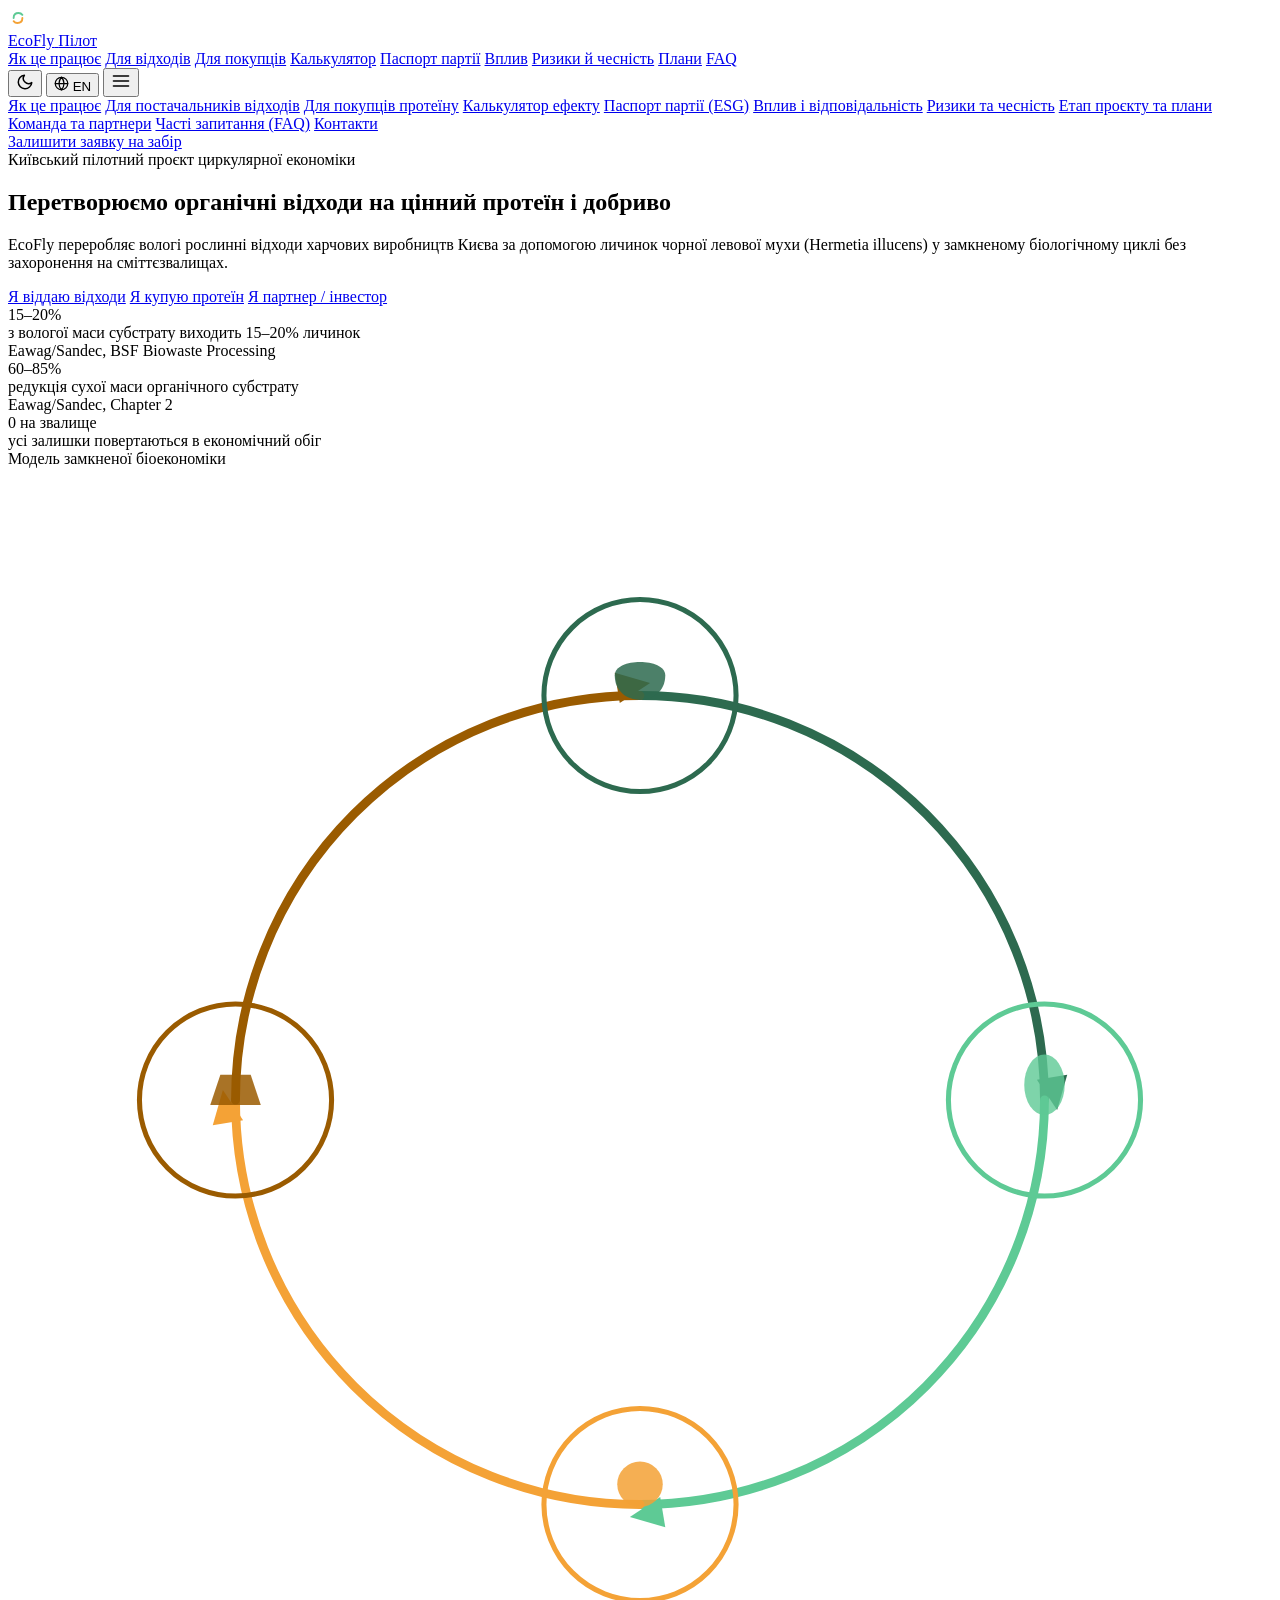
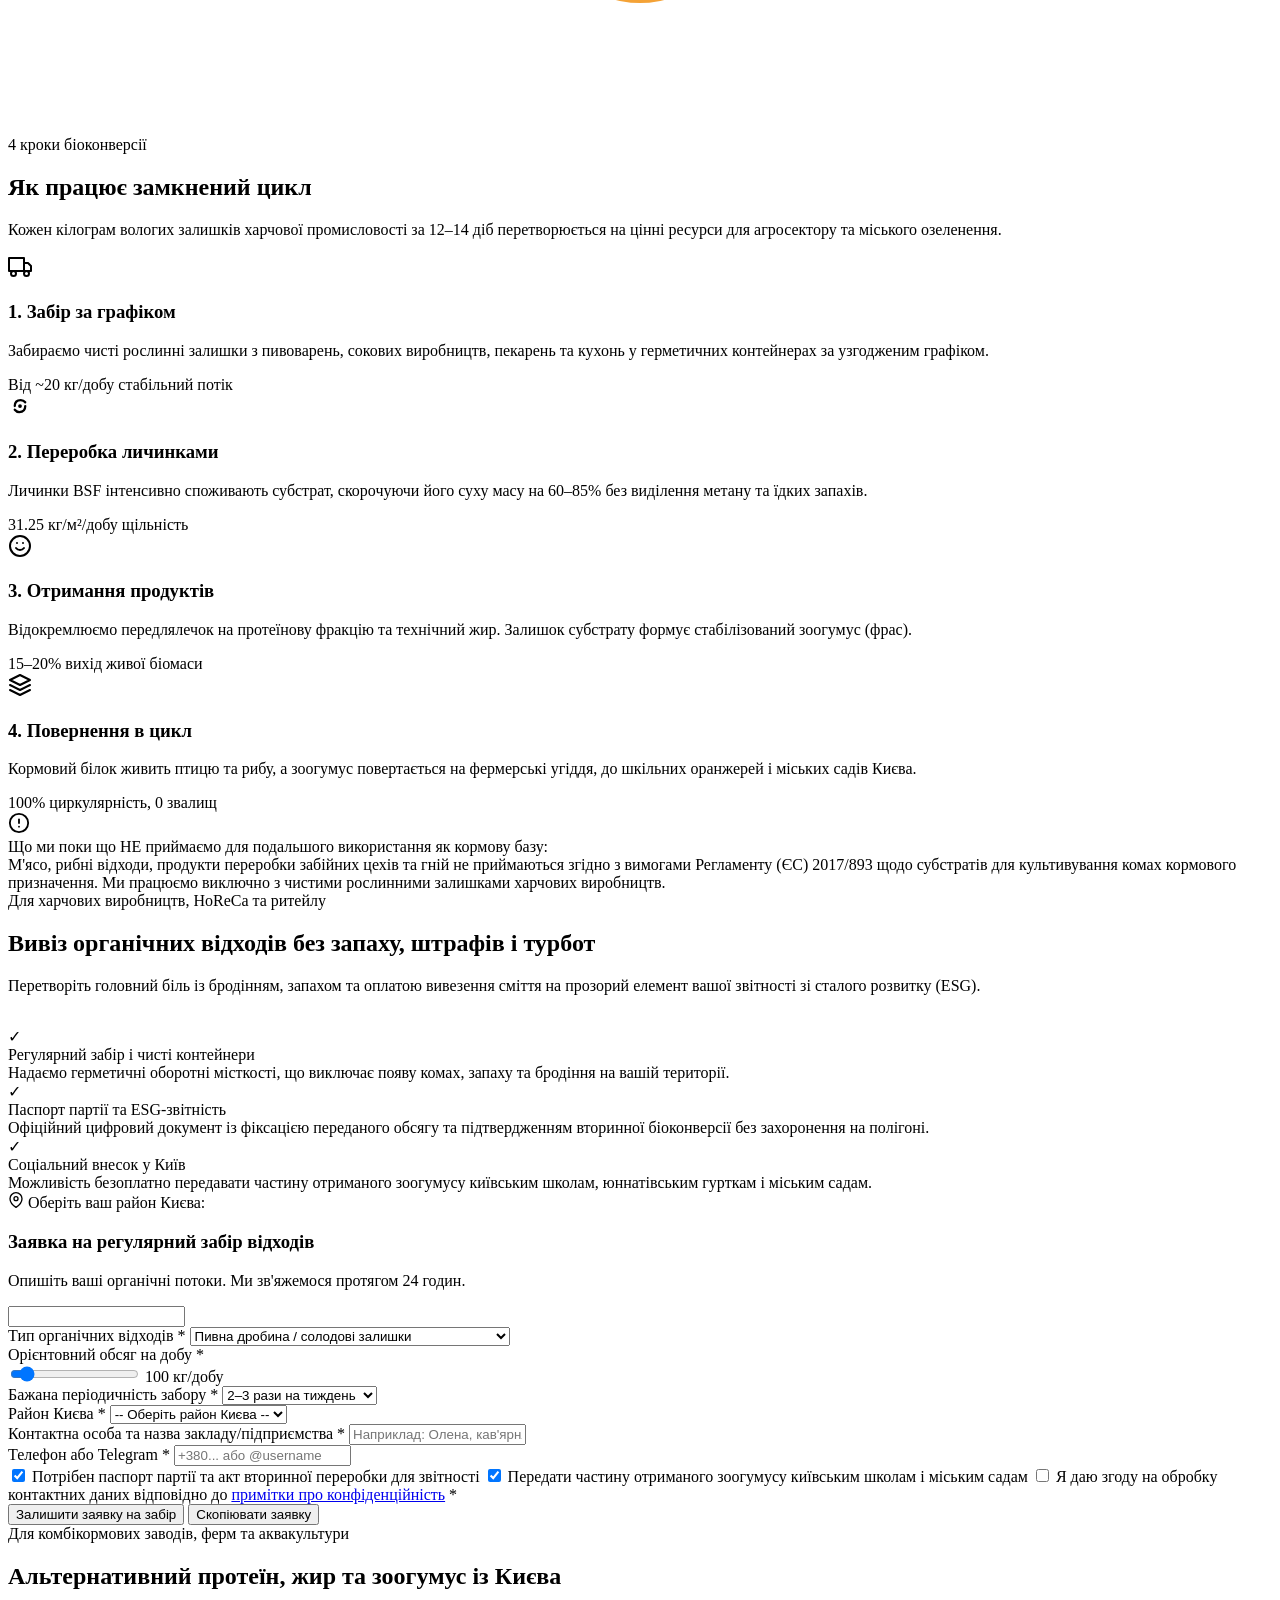
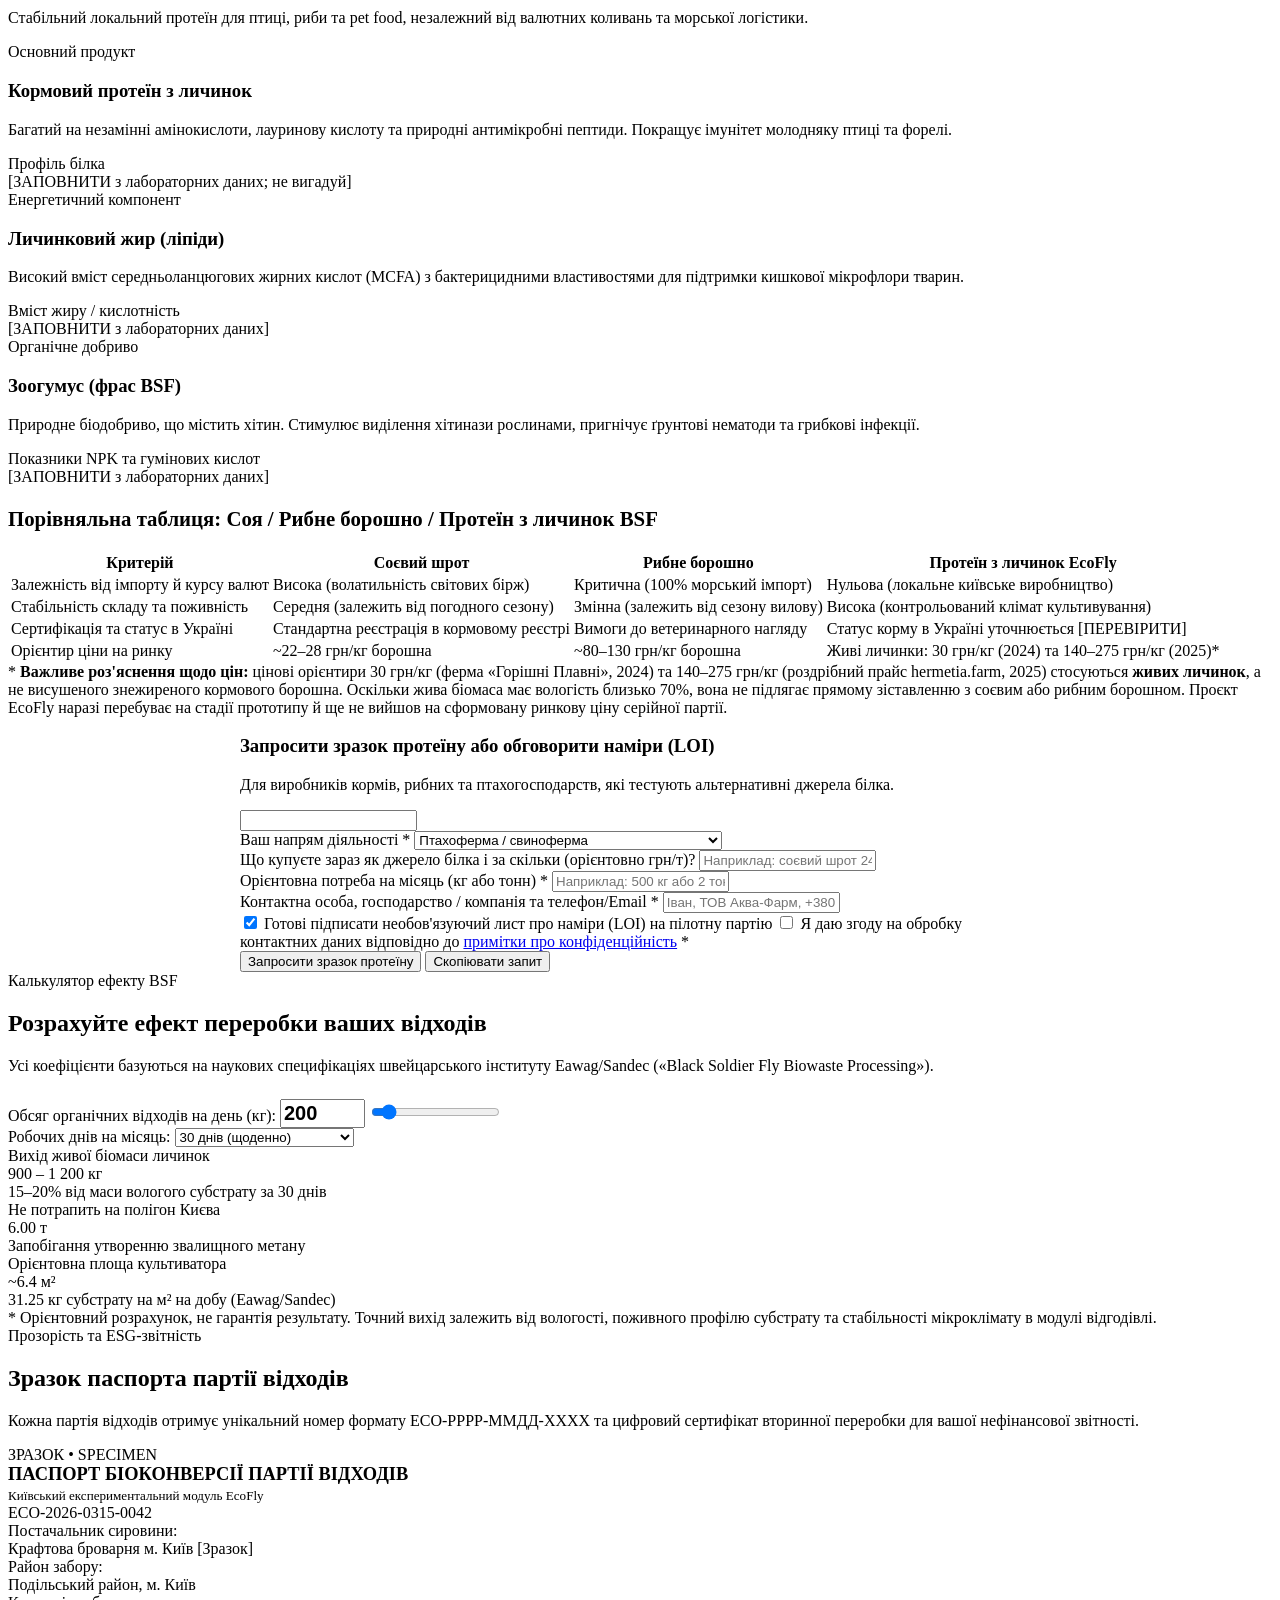
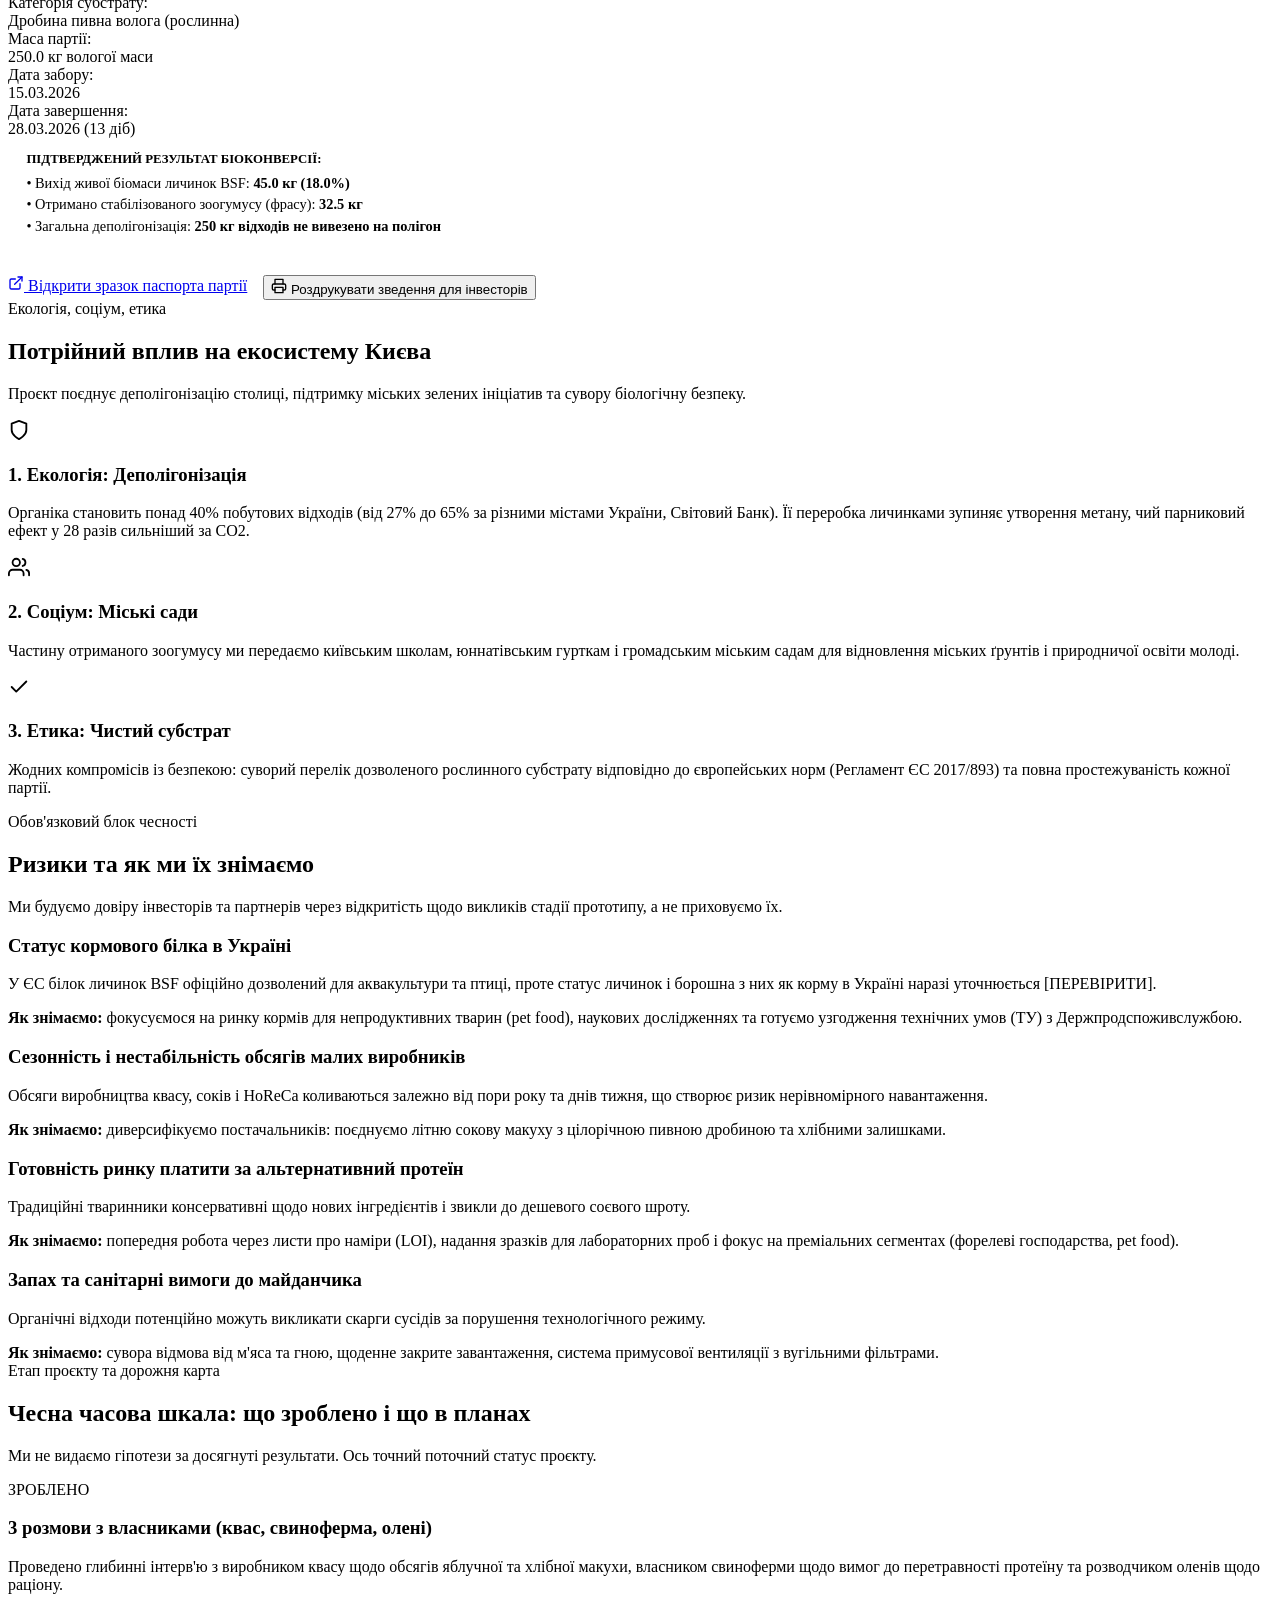
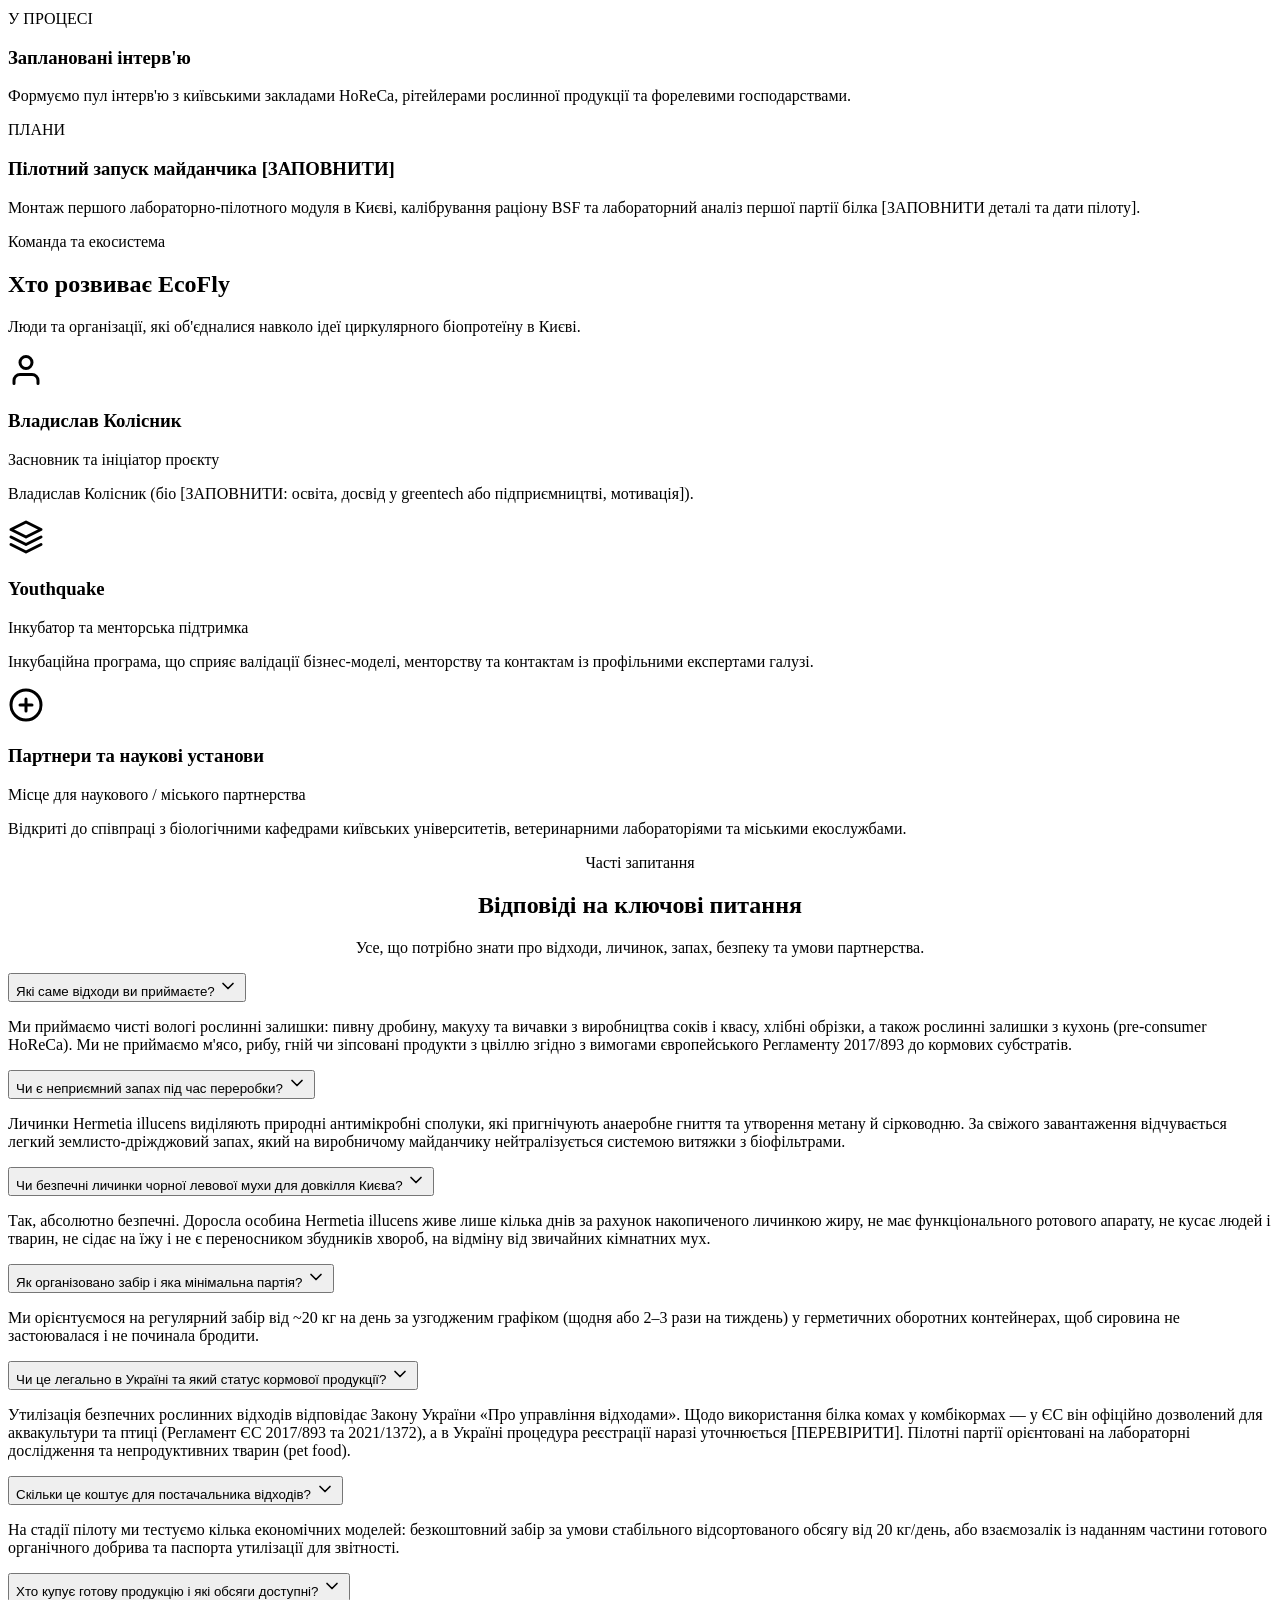
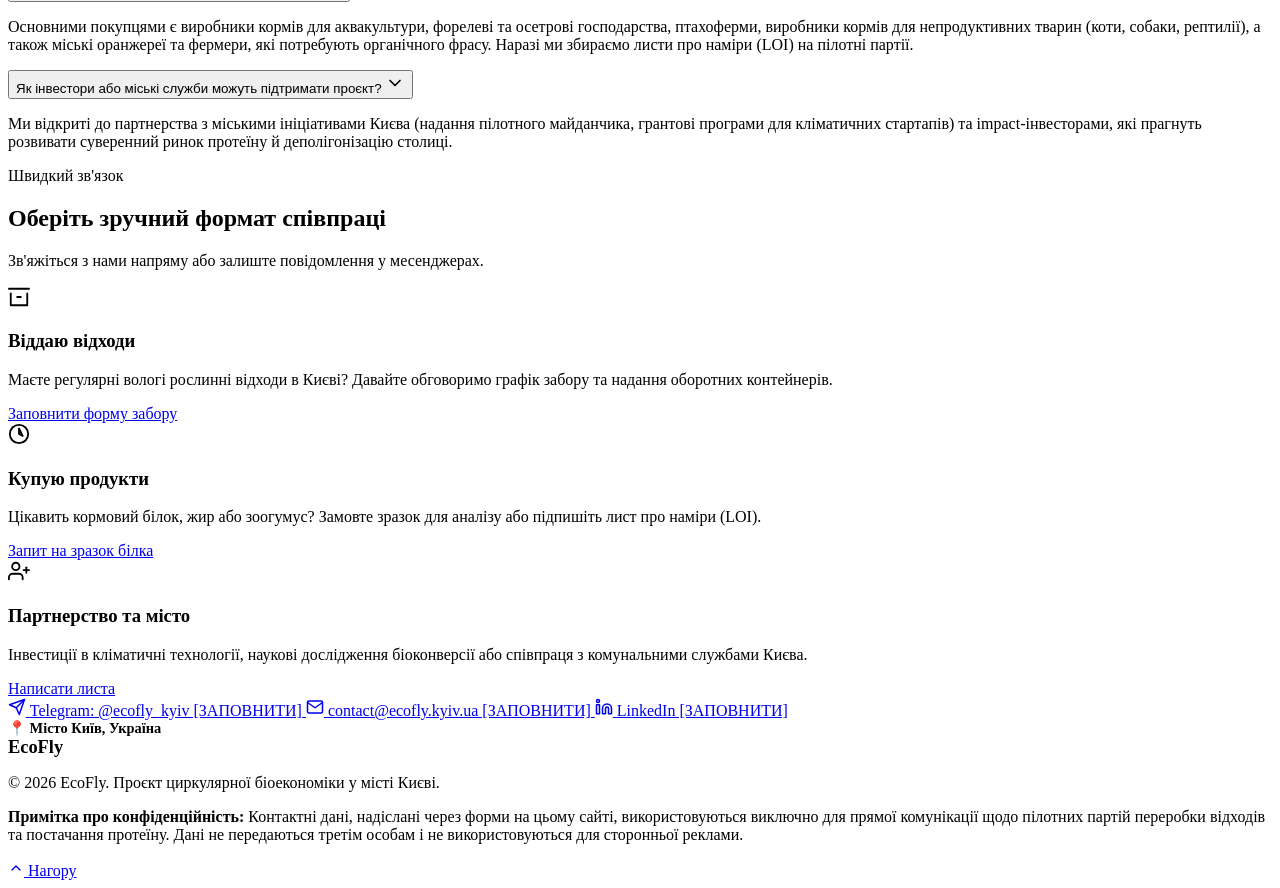
==== index.html @ 7ef710af "Add files via upload" ====
<!DOCTYPE html>
<html lang="uk">
<head>
  <meta charset="UTF-8">
  <meta name="viewport" content="width=device-width, initial-scale=1.0">
  
  <!-- Primary Meta Tags -->
  <title>EcoFly — Циркулярна біоекономіка у Києві | Переробка органічних відходів за допомогою BSF</title>
  <meta name="title" content="EcoFly — Циркулярна біоекономіка у Києві | Переробка органічних відходів за допомогою BSF">
  <meta name="description" content="EcoFly переробляє вологі рослинні відходи харчових виробництв Києва за допомогою личинок чорної левової мухи (Hermetia illucens) у кормовий протеїн, жир і зоогумус. Замкнений біологічний цикл.">
  <meta name="keywords" content="EcoFly, BSF, Hermetia illucens, чорна левова муха, кормовий протеїн, зоогумус, фрас, утилізація відходів Київ, циркулярна економіка, ESG звітність">
  <meta name="author" content="EcoFly Team & Vladyslav Kolisnyk">
  <meta name="robots" content="index, follow">
  <link rel="canonical" href="https://ecofly.kyiv.ua/">

  <!-- Open Graph / Facebook -->
  <meta property="og:type" content="website">
  <meta property="og:url" content="https://ecofly.kyiv.ua/">
  <meta property="og:title" content="EcoFly — Перетворюємо органічні відходи на протеїн і зоогумус">
  <meta property="og:description" content="Київський пілотний проєкт циркулярної біоекономіки: з вологої маси рослинних відходів отримуємо 15–20% личинок BSF та натуральне добриво без захоронення на сміттєзвалищах.">
  <meta property="og:image" content="assets/og-image.png">
  <meta property="og:image:width" content="1200">
  <meta property="og:image:height" content="630">
  <meta property="og:locale" content="uk_UA">
  <meta property="og:locale:alternate" content="en_US">

  <!-- Twitter Card -->
  <meta name="twitter:card" content="summary_large_image">
  <meta name="twitter:url" content="https://ecofly.kyiv.ua/">
  <meta name="twitter:title" content="EcoFly — Циркулярна біоекономіка у Києві">
  <meta name="twitter:description" content="Переробка органічних відходів за допомогою личинок чорної левової мухи у кормовий білок і зоогумус.">
  <meta name="twitter:image" content="assets/og-image.png">

  <!-- Favicon -->
  <link rel="icon" type="image/svg+xml" href="assets/favicon.svg">

  <!-- Google Fonts: Manrope (Headings), Golos Text (Body/UI), JetBrains Mono (Numbers/Code) -->
  <link rel="preconnect" href="https://fonts.googleapis.com">
  <link rel="preconnect" href="https://fonts.gstatic.com" crossorigin>
  <link href="https://fonts.googleapis.com/css2?family=Golos+Text:wght@400;500;600;700&family=JetBrains+Mono:wght@400;600;700&family=Manrope:wght@600;700;800&display=swap" rel="stylesheet">

  <!-- Main Stylesheet -->
  <link rel="stylesheet" href="css/style.css">

  <!-- Structured Data: JSON-LD Organization & Project -->
  <script type="application/ld+json">
  {
    "@context": "https://schema.org",
    "@type": "Organization",
    "name": "EcoFly",
    "url": "https://ecofly.kyiv.ua/",
    "logo": "https://ecofly.kyiv.ua/assets/favicon.svg",
    "description": "Київський проєкт циркулярної біоекономіки з переробки рослинних відходів за допомогою личинок чорної левової мухи (Hermetia illucens).",
    "address": {
      "@type": "PostalAddress",
      "addressLocality": "Київ",
      "addressCountry": "UA"
    },
    "founder": {
      "@type": "Person",
      "name": "Владислав Колісник"
    },
    "knowsAbout": [
      "Black Soldier Fly Bioconversion",
      "Hermetia illucens",
      "Circular Bioeconomy",
      "Insect Protein",
      "Organic Waste Management"
    ]
  }
  </script>
</head>
<body>

  <!-- NoScript Announcement for accessibility & no-JS environments -->
  <noscript>
    <div style="background-color: #FEF7ED; color: #9A5B00; padding: 0.75rem 1rem; text-align: center; font-size: 0.9rem; border-bottom: 1px solid #DCE5DE; font-family: sans-serif;">
      <strong>Увага:</strong> У вашому браузері вимкнено JavaScript. Основний зміст та контакти доступні в повному обсязі, проте інтерактивний калькулятор та перемикач тем потребують увімкненого JavaScript.
    </div>
  </noscript>

  <!-- ========================================================================
       1. STICKY HEADER
       ======================================================================== -->
  <header class="site-header" id="site-header">
    <div class="container header-inner">
      <!-- Logo -->
      <a href="#hero" class="logo" aria-label="EcoFly — Головна сторінка">
        <div class="logo-icon" aria-hidden="true">
          <svg width="20" height="20" viewBox="0 0 64 64" fill="none">
            <path d="M18 32 C18 22 24 16 34 16 C39 16 43 18 46 22" stroke="#5ECA95" stroke-width="6" stroke-linecap="round"/>
            <path d="M46 32 C46 42 40 48 30 48 C25 48 21 46 18 42" stroke="#F4A236" stroke-width="6" stroke-linecap="round"/>
            <circle cx="32" cy="32" r="5" fill="#FFFFFF"/>
          </svg>
        </div>
        <span>EcoFly</span>
        <span class="logo-sub">Пілот</span>
      </a>

      <!-- Desktop Navigation -->
      <nav class="main-nav" aria-label="Основна навігація">
        <a href="#how-it-works" class="nav-link" data-i18n="nav.how_it_works">Як це працює</a>
        <a href="#for-waste" class="nav-link" data-i18n="nav.for_waste">Для відходів</a>
        <a href="#for-buyers" class="nav-link" data-i18n="nav.for_buyers">Для покупців</a>
        <a href="#calculator" class="nav-link" data-i18n="nav.calculator">Калькулятор</a>
        <a href="#passport" class="nav-link" data-i18n="nav.passport">Паспорт партії</a>
        <a href="#impact" class="nav-link" data-i18n="nav.impact">Вплив</a>
        <a href="#risks" class="nav-link" data-i18n="nav.risks">Ризики й чесність</a>
        <a href="#timeline" class="nav-link" data-i18n="nav.timeline">Плани</a>
        <a href="#faq" class="nav-link" data-i18n="nav.faq">FAQ</a>
      </nav>

      <!-- Header Controls: Theme, Language, CTA & Mobile Burger -->
      <div class="header-actions">
        <!-- Theme Toggle (Only Inline SVG, No Emoji) -->
        <button type="button" class="icon-btn" id="theme-toggle-btn" aria-label="Перемкнути тему оформлення (світла / темна)" data-i18n-aria="nav.theme_toggle_aria">
          <!-- Sun SVG (visible in dark mode) -->
          <svg id="theme-icon-sun" width="18" height="18" viewBox="0 0 24 24" fill="none" stroke="currentColor" stroke-width="2" stroke-linecap="round" stroke-linejoin="round" style="display: none;">
            <circle cx="12" cy="12" r="5"></circle>
            <line x1="12" y1="1" x2="12" y2="3"></line>
            <line x1="12" y1="21" x2="12" y2="23"></line>
            <line x1="4.22" y1="4.22" x2="5.64" y2="5.64"></line>
            <line x1="18.36" y1="18.36" x2="19.78" y2="19.78"></line>
            <line x1="1" y1="12" x2="3" y2="12"></line>
            <line x1="21" y1="12" x2="23" y2="12"></line>
            <line x1="4.22" y1="19.78" x2="5.64" y2="18.36"></line>
            <line x1="18.36" y1="5.64" x2="19.78" y2="4.22"></line>
          </svg>
          <!-- Moon SVG (visible in light mode) -->
          <svg id="theme-icon-moon" width="18" height="18" viewBox="0 0 24 24" fill="none" stroke="currentColor" stroke-width="2" stroke-linecap="round" stroke-linejoin="round">
            <path d="M21 12.79A9 9 0 1 1 11.21 3 7 7 0 0 0 21 12.79z"></path>
          </svg>
        </button>

        <!-- Language Switcher (UA / EN) -->
        <button type="button" class="lang-btn" id="lang-toggle-btn" aria-label="Змінити мову (Українська / English)" data-i18n-aria="nav.lang_toggle_aria">
          <svg width="15" height="15" viewBox="0 0 24 24" fill="none" stroke="currentColor" stroke-width="2" stroke-linecap="round" stroke-linejoin="round" aria-hidden="true">
            <circle cx="12" cy="12" r="10"></circle>
            <line x1="2" y1="12" x2="22" y2="12"></line>
            <path d="M12 2a15.3 15.3 0 0 1 4 10 15.3 15.3 0 0 1-4 10 15.3 15.3 0 0 1-4-10 15.3 15.3 0 0 1 4-10z"></path>
          </svg>
          <span id="lang-label">EN</span>
        </button>

        <!-- Desktop Header CTA -->
        <a href="#waste-form" class="btn btn-primary btn-sm" style="display: none;" id="header-cta-desktop" data-i18n="nav.cta">Залишити заявку</a>

        <!-- Mobile Burger Button -->
        <button type="button" class="icon-btn burger-btn" id="burger-btn" aria-label="Відкрити меню навігації" aria-expanded="false" aria-controls="mobile-menu" data-i18n-aria="nav.menu_toggle_aria">
          <svg width="20" height="20" viewBox="0 0 24 24" fill="none" stroke="currentColor" stroke-width="2" stroke-linecap="round" stroke-linejoin="round">
            <line x1="3" y1="6" x2="21" y2="6"></line>
            <line x1="3" y1="12" x2="21" y2="12"></line>
            <line x1="3" y1="18" x2="21" y2="18"></line>
          </svg>
        </button>
      </div>
    </div>
  </header>

  <!-- Mobile Drawer Menu (Accessible, Keyboard Focus & Esc closure) -->
  <div class="mobile-menu" id="mobile-menu" role="dialog" aria-modal="true" aria-label="Мобільне меню навігації">
    <div class="mobile-nav-links">
      <a href="#how-it-works" class="mobile-nav-link" data-i18n="nav.how_it_works">Як це працює</a>
      <a href="#for-waste" class="mobile-nav-link" data-i18n="nav.for_waste">Для постачальників відходів</a>
      <a href="#for-buyers" class="mobile-nav-link" data-i18n="nav.for_buyers">Для покупців протеїну</a>
      <a href="#calculator" class="mobile-nav-link" data-i18n="nav.calculator">Калькулятор ефекту</a>
      <a href="#passport" class="mobile-nav-link" data-i18n="nav.passport">Паспорт партії (ESG)</a>
      <a href="#impact" class="mobile-nav-link" data-i18n="nav.impact">Вплив і відповідальність</a>
      <a href="#risks" class="mobile-nav-link" data-i18n="nav.risks">Ризики та чесність</a>
      <a href="#timeline" class="mobile-nav-link" data-i18n="nav.timeline">Етап проєкту та плани</a>
      <a href="#team" class="mobile-nav-link" data-i18n="nav.team">Команда та партнери</a>
      <a href="#faq" class="mobile-nav-link" data-i18n="nav.faq">Часті запитання (FAQ)</a>
      <a href="#contact" class="mobile-nav-link" data-i18n="nav.contacts">Контакти</a>
    </div>
    <div class="mobile-menu-footer">
      <a href="#waste-form" class="btn btn-primary" style="width: 100%;" data-i18n="nav.cta">Залишити заявку на забір</a>
    </div>
  </div>

  <main id="main-content">
    <!-- ======================================================================
         2. HERO SECTION
         ====================================================================== -->
    <section class="section hero-section" id="hero">
      <div class="container">
        <div class="hero-grid">
          <!-- Text & CTAs -->
          <div class="hero-content">
            <div class="hero-badge">
              <span class="hero-badge-dot" aria-hidden="true"></span>
              <span data-i18n="hero.badge">Київський пілотний проєкт циркулярної економіки</span>
            </div>

            <h1 class="hero-title" data-i18n="hero.title">
              Перетворюємо органічні відходи на цінний протеїн і добриво
            </h1>

            <p class="hero-lead" data-i18n="hero.subtitle">
              EcoFly переробляє вологі рослинні відходи харчових виробництв Києва за допомогою личинок чорної левової мухи (Hermetia illucens) у замкненому біологічному циклі без захоронення на сміттєзвалищах.
            </p>

            <!-- 3 Audience Ingress Buttons -->
            <div class="hero-cta-group">
              <a href="#for-waste" class="btn btn-primary" data-i18n="hero.btn_waste">Я віддаю відходи</a>
              <a href="#for-buyers" class="btn btn-outline" data-i18n="hero.btn_buyers">Я купую протеїн</a>
              <a href="#contact" class="btn btn-amber" data-i18n="hero.btn_partner">Я партнер / інвестор</a>
            </div>

            <!-- Scientific Facts Strip with Sources -->
            <div class="fact-strip">
              <div class="fact-item">
                <div class="fact-val" data-i18n="hero.fact1_val">15–20%</div>
                <div class="fact-lbl" data-i18n="hero.fact1_lbl">з вологої маси субстрату виходить 15–20% личинок</div>
                <div class="fact-src" data-i18n="hero.fact1_src">Eawag/Sandec, BSF Biowaste Processing</div>
              </div>

              <div class="fact-item">
                <div class="fact-val" data-i18n="hero.fact2_val">60–85%</div>
                <div class="fact-lbl" data-i18n="hero.fact2_lbl">редукція сухої маси органічного субстрату</div>
                <div class="fact-src" data-i18n="hero.fact2_src">Eawag/Sandec, Chapter 2</div>
              </div>

              <div class="fact-item">
                <div class="fact-val" data-i18n="hero.fact3_val">0 на звалище</div>
                <div class="fact-lbl" data-i18n="hero.fact3_lbl">усі залишки повертаються в економічний обіг</div>
                <div class="fact-src" data-i18n="hero.fact3_src">Модель замкненої біоекономіки</div>
              </div>
            </div>
          </div>

          <!-- Animated Closed-Loop SVG Diagram -->
          <div class="hero-visual-card" aria-label="Схема замкненого циклу EcoFly">
            <svg class="cycle-diagram-svg" viewBox="0 0 500 500" fill="none" xmlns="http://www.w3.org/2000/svg" role="img" aria-labelledby="diagram-title diagram-desc">
              <title id="diagram-title">Замкнений цикл переробки EcoFly</title>
              <desc id="diagram-desc">Схема чотирьох етапів: рослинні відходи потрапляють до личинок BSF, перетворюються на кормовий протеїн, жир і зоогумус, що повертається у ґрунт.</desc>

              <!-- Central Circular Track -->
              <circle cx="250" cy="250" r="160" stroke="var(--border-subtle)" stroke-width="2" stroke-dasharray="6 6"/>

              <!-- Flow Arcs with Pulses -->
              <!-- Arc 1: Top (Waste) to Right (BSF Larvae) -->
              <path class="flow-arrow-pulse" d="M 250 90 A 160 160 0 0 1 410 250" stroke="#2D6A4F" stroke-width="3.5" stroke-linecap="round"/>
              <polygon points="407,242 415,254 419,240" fill="#2D6A4F"/>

              <!-- Arc 2: Right (Larvae) to Bottom (Protein & Fat) -->
              <path class="flow-arrow-pulse" d="M 410 250 A 160 160 0 0 1 250 410" stroke="#5ECA95" stroke-width="3.5" stroke-linecap="round"/>
              <polygon points="258,407 246,415 260,419" fill="#5ECA95"/>

              <!-- Arc 3: Bottom (Protein/Fat) to Left (Frass / Soil) -->
              <path class="flow-arrow-pulse" d="M 250 410 A 160 160 0 0 1 90 250" stroke="#F4A236" stroke-width="3.5" stroke-linecap="round"/>
              <polygon points="93,258 85,246 81,260" fill="#F4A236"/>

              <!-- Arc 4: Left (Soil/Frass) to Top (New Agriculture) -->
              <path class="flow-arrow-pulse" d="M 90 250 A 160 160 0 0 1 250 90" stroke="#9A5B00" stroke-width="3.5" stroke-linecap="round"/>
              <polygon points="242,93 254,85 240,81" fill="#9A5B00"/>

              <!-- Central Hub -->
              <circle cx="250" cy="250" r="54" fill="var(--bg-surface-elevated)" stroke="var(--border-strong)" stroke-width="2"/>
              <text x="250" y="244" text-anchor="middle" font-family="'Manrope', sans-serif" font-weight="800" font-size="16" fill="var(--brand-pine)">ECOFLY</text>
              <text x="250" y="262" text-anchor="middle" font-family="'JetBrains Mono', monospace" font-size="11" fill="var(--text-muted)">100% ЦИКЛ</text>

              <!-- Node 1: Top - Organic Waste -->
              <g transform="translate(250, 90)">
                <circle cx="0" cy="0" r="38" fill="var(--bg-surface)" stroke="#2D6A4F" stroke-width="2"/>
                <path d="M-10 -8 C-10 -15 10 -15 10 -8 C10 5 -10 5 -10 -8 Z" fill="#2D6A4F" opacity="0.85"/>
                <text x="0" y="5" text-anchor="middle" font-family="'Manrope', sans-serif" font-weight="700" font-size="11" fill="var(--text-primary)">ВІДХОДИ</text>
                <text x="0" y="16" text-anchor="middle" font-size="8.5" fill="var(--text-muted)">Дробина, макуха</text>
              </g>

              <!-- Node 2: Right - BSF Larvae -->
              <g transform="translate(410, 250)">
                <circle cx="0" cy="0" r="38" fill="var(--bg-surface)" stroke="#5ECA95" stroke-width="2"/>
                <ellipse cx="0" cy="-6" rx="8" ry="12" fill="#5ECA95" opacity="0.8"/>
                <text x="0" y="8" text-anchor="middle" font-family="'Manrope', sans-serif" font-weight="700" font-size="11" fill="var(--text-primary)">ЛИЧИНКИ</text>
                <text x="0" y="19" text-anchor="middle" font-size="8.5" fill="var(--text-muted)">H. illucens</text>
              </g>

              <!-- Node 3: Bottom - Protein & Lipids -->
              <g transform="translate(250, 410)">
                <circle cx="0" cy="0" r="38" fill="var(--bg-surface)" stroke="#F4A236" stroke-width="2"/>
                <circle cx="0" cy="-8" r="9" fill="#F4A236" opacity="0.85"/>
                <text x="0" y="6" text-anchor="middle" font-family="'Manrope', sans-serif" font-weight="700" font-size="11" fill="var(--text-primary)">ПРОТЕЇН</text>
                <text x="0" y="17" text-anchor="middle" font-size="8.5" fill="var(--text-muted)">Корми та жир</text>
              </g>

              <!-- Node 4: Left - Frass / Fertilizer -->
              <g transform="translate(90, 250)">
                <circle cx="0" cy="0" r="38" fill="var(--bg-surface)" stroke="#9A5B00" stroke-width="2"/>
                <path d="M-6 -10 L6 -10 L10 2 L-10 2 Z" fill="#9A5B00" opacity="0.85"/>
                <text x="0" y="6" text-anchor="middle" font-family="'Manrope', sans-serif" font-weight="700" font-size="11" fill="var(--text-primary)">ЗООГУМУС</text>
                <text x="0" y="17" text-anchor="middle" font-size="8.5" fill="var(--text-muted)">Фрас у ґрунт</text>
              </g>
            </svg>
          </div>
        </div>
      </div>
    </section>

    <!-- ======================================================================
         3. HOW IT WORKS (4 STEPS & COMPLIANCE WARNING)
         ====================================================================== -->
    <section class="section section-alt" id="how-it-works">
      <div class="container">
        <div class="section-header">
          <div class="section-badge" data-i18n="cycle.badge">4 кроки біоконверсії</div>
          <h2 class="section-title" data-i18n="cycle.title">Як працює замкнений цикл</h2>
          <p class="section-desc" data-i18n="cycle.desc">
            Кожен кілограм вологих залишків харчової промисловості за 12–14 діб перетворюється на цінні ресурси для агросектору та міського озеленення.
          </p>
        </div>

        <div class="cycle-steps-grid">
          <!-- Step 1 -->
          <div class="step-card">
            <div class="step-icon-wrap" aria-hidden="true">
              <svg width="24" height="24" viewBox="0 0 24 24" fill="none" stroke="currentColor" stroke-width="2" stroke-linecap="round" stroke-linejoin="round">
                <rect x="1" y="3" width="15" height="13"></rect>
                <polygon points="16 8 20 8 23 11 23 16 16 16 16 8"></polygon>
                <circle cx="5.5" cy="18.5" r="2.5"></circle>
                <circle cx="18.5" cy="18.5" r="2.5"></circle>
              </svg>
            </div>
            <h3 class="step-title" data-i18n="cycle.step1_title">1. Забір за графіком</h3>
            <p class="step-desc" data-i18n="cycle.step1_desc">
              Забираємо чисті рослинні залишки з пивоварень, сокових виробництв, пекарень та кухонь у герметичних контейнерах за узгодженим графіком.
            </p>
            <div class="step-metric-tag" data-i18n="cycle.step1_metric">Від ~20 кг/добу стабільний потік</div>
          </div>

          <!-- Step 2 -->
          <div class="step-card">
            <div class="step-icon-wrap" aria-hidden="true">
              <svg width="24" height="24" viewBox="0 0 64 64" fill="none">
                <path d="M18 32 C18 22 24 16 34 16 C39 16 43 18 46 22" stroke="currentColor" stroke-width="6" stroke-linecap="round"/>
                <path d="M46 32 C46 42 40 48 30 48 C25 48 21 46 18 42" stroke="currentColor" stroke-width="6" stroke-linecap="round"/>
                <circle cx="32" cy="32" r="5" fill="currentColor"/>
              </svg>
            </div>
            <h3 class="step-title" data-i18n="cycle.step2_title">2. Переробка личинками</h3>
            <p class="step-desc" data-i18n="cycle.step2_desc">
              Личинки BSF інтенсивно споживають субстрат, скорочуючи його суху масу на 60–85% без виділення метану та їдких запахів.
            </p>
            <div class="step-metric-tag" data-i18n="cycle.step2_metric">31.25 кг/м²/добу щільність</div>
          </div>

          <!-- Step 3 -->
          <div class="step-card">
            <div class="step-icon-wrap" aria-hidden="true">
              <svg width="24" height="24" viewBox="0 0 24 24" fill="none" stroke="currentColor" stroke-width="2" stroke-linecap="round" stroke-linejoin="round">
                <circle cx="12" cy="12" r="10"></circle>
                <path d="M8 14s1.5 2 4 2 4-2 4-2"></path>
                <line x1="9" y1="9" x2="9.01" y2="9"></line>
                <line x1="15" y1="9" x2="15.01" y2="9"></line>
              </svg>
            </div>
            <h3 class="step-title" data-i18n="cycle.step3_title">3. Отримання продуктів</h3>
            <p class="step-desc" data-i18n="cycle.step3_desc">
              Відокремлюємо передлялечок на протеїнову фракцію та технічний жир. Залишок субстрату формує стабілізований зоогумус (фрас).
            </p>
            <div class="step-metric-tag" data-i18n="cycle.step3_metric">15–20% вихід живої біомаси</div>
          </div>

          <!-- Step 4 -->
          <div class="step-card">
            <div class="step-icon-wrap" aria-hidden="true">
              <svg width="24" height="24" viewBox="0 0 24 24" fill="none" stroke="currentColor" stroke-width="2" stroke-linecap="round" stroke-linejoin="round">
                <path d="M12 2L2 7l10 5 10-5-10-5zM2 17l10 5 10-5M2 12l10 5 10-5"></path>
              </svg>
            </div>
            <h3 class="step-title" data-i18n="cycle.step4_title">4. Повернення в цикл</h3>
            <p class="step-desc" data-i18n="cycle.step4_desc">
              Кормовий білок живить птицю та рибу, а зоогумус повертається на фермерські угіддя, до шкільних оранжерей і міських садів Києва.
            </p>
            <div class="step-metric-tag" data-i18n="cycle.step4_metric">100% циркулярність, 0 звалищ</div>
          </div>
        </div>

        <!-- EU Regulation 2017/893 Notice -->
        <div class="compliance-notice-card">
          <div class="compliance-icon" aria-hidden="true">
            <svg width="22" height="22" viewBox="0 0 24 24" fill="none" stroke="currentColor" stroke-width="2" stroke-linecap="round" stroke-linejoin="round">
              <circle cx="12" cy="12" r="10"></circle>
              <line x1="12" y1="8" x2="12" y2="12"></line>
              <line x1="12" y1="16" x2="12.01" y2="16"></line>
            </svg>
          </div>
          <div>
            <div class="compliance-title" data-i18n="warning.title">Що ми поки що НЕ приймаємо для подальшого використання як кормову базу:</div>
            <div class="compliance-text" data-i18n="warning.desc">
              М'ясо, рибні відходи, продукти переробки забійних цехів та гній не приймаються згідно з вимогами Регламенту (ЄС) 2017/893 щодо субстратів для культивування комах кормового призначення. Ми працюємо виключно з чистими рослинними залишками харчових виробництв.
            </div>
          </div>
        </div>
      </div>
    </section>

    <!-- ======================================================================
         4. FOR WASTE SUPPLIERS (KYIV DISTRICTS & APPLICATION FORM)
         ====================================================================== -->
    <section class="section" id="for-waste">
      <div class="container">
        <div class="supplier-grid">
          <!-- Benefits and Conditions -->
          <div>
            <div class="section-badge" data-i18n="waste.badge">Для харчових виробництв, HoReCa та ритейлу</div>
            <h2 class="section-title" data-i18n="waste.title">Вивіз органічних відходів без запаху, штрафів і турбот</h2>
            <p class="section-desc" style="margin-bottom: 2rem;" data-i18n="waste.lead">
              Перетворіть головний біль із бродінням, запахом та оплатою вивезення сміття на прозорий елемент вашої звітності зі сталого розвитку (ESG).
            </p>

            <div class="value-props-list">
              <div class="prop-item">
                <div class="prop-bullet">✓</div>
                <div>
                  <div class="prop-title" data-i18n="waste.p1_title">Регулярний забір і чисті контейнери</div>
                  <div class="prop-text" data-i18n="waste.p1_desc">Надаємо герметичні оборотні місткості, що виключає появу комах, запаху та бродіння на вашій території.</div>
                </div>
              </div>

              <div class="prop-item">
                <div class="prop-bullet">✓</div>
                <div>
                  <div class="prop-title" data-i18n="waste.p2_title">Паспорт партії та ESG-звітність</div>
                  <div class="prop-text" data-i18n="waste.p2_desc">Офіційний цифровий документ із фіксацією переданого обсягу та підтвердженням вторинної біоконверсії без захоронення на полігоні.</div>
                </div>
              </div>

              <div class="prop-item">
                <div class="prop-bullet">✓</div>
                <div>
                  <div class="prop-title" data-i18n="waste.p3_title">Соціальний внесок у Київ</div>
                  <div class="prop-text" data-i18n="waste.p3_desc">Можливість безоплатно передавати частину отриманого зоогумусу київським школам, юннатівським гурткам і міським садам.</div>
                </div>
              </div>
            </div>

            <!-- Kyiv District Interactive Selector -->
            <div class="kyiv-district-panel">
              <div class="district-panel-title">
                <svg width="16" height="16" viewBox="0 0 24 24" fill="none" stroke="currentColor" stroke-width="2" stroke-linecap="round" stroke-linejoin="round">
                  <path d="M21 10c0 7-9 13-9 13s-9-6-9-13a9 9 0 0 1 18 0z"></path>
                  <circle cx="12" cy="10" r="3"></circle>
                </svg>
                <span>Оберіть ваш район Києва:</span>
              </div>
              <div class="district-chip-grid" id="district-chips-container">
                <!-- Chips populated by JS from data.js -->
              </div>
            </div>
          </div>

          <!-- Waste Provider Form -->
          <div class="form-card">
            <div class="form-header">
              <h3 class="form-header-title" data-i18n="waste.form_title">Заявка на регулярний забір відходів</h3>
              <p class="form-header-desc" data-i18n="waste.form_desc">Опишіть ваші органічні потоки. Ми зв'яжемося протягом 24 годин.</p>
            </div>

            <form id="waste-form" action="#" method="POST">
              <!-- Honeypot spam trap -->
              <input type="text" name="hp_company_url" class="hp-field" tabindex="-1" autocomplete="off" aria-hidden="true">

              <div class="form-group">
                <label for="waste-type" class="form-label" data-i18n="waste.lbl_type">Тип органічних відходів *</label>
                <select id="waste-type" name="waste_type" class="form-select" required>
                  <option value="spent_grain" data-i18n="waste.opt_type_brewer">Пивна дробина / солодові залишки</option>
                  <option value="pomace" data-i18n="waste.opt_type_juice">Макуха й вичавки фруктів/овочів (соки, квас)</option>
                  <option value="bakery" data-i18n="waste.opt_type_bakery">Залишки пекарського виробництва / борошно</option>
                  <option value="kitchen_veg" data-i18n="waste.opt_type_kitchen">Рослинні обрізки кухонь (pre-consumer HoReCa)</option>
                </select>
              </div>

              <div class="form-group">
                <label for="waste-volume-range" class="form-label" data-i18n="waste.lbl_volume">Орієнтовний обсяг на добу *</label>
                <div class="range-wrap">
                  <input type="range" id="waste-volume-range" name="waste_volume_kg" min="20" max="1000" step="10" value="100" class="range-slider">
                  <span class="range-val-badge" id="waste-volume-badge">100 кг/добу</span>
                </div>
              </div>

              <div class="form-group">
                <label for="waste-freq" class="form-label" data-i18n="waste.lbl_freq">Бажана періодичність забору *</label>
                <select id="waste-freq" name="waste_freq" class="form-select" required>
                  <option value="daily" data-i18n="waste.opt_freq_daily">Щодня (без вихідних)</option>
                  <option value="3times" data-i18n="waste.opt_freq_3week" selected>2–3 рази на тиждень</option>
                  <option value="weekly" data-i18n="waste.opt_freq_weekly">1 раз на тиждень</option>
                </select>
              </div>

              <div class="form-group">
                <label for="waste-district-select" class="form-label" data-i18n="waste.lbl_district">Район Києва *</label>
                <select id="waste-district-select" name="district" class="form-select" required>
                  <option value="">-- Оберіть район Києва --</option>
                </select>
              </div>

              <div class="form-group">
                <label for="waste-contact" class="form-label" data-i18n="waste.lbl_contact_name">Контактна особа та назва закладу/підприємства *</label>
                <input type="text" id="waste-contact" name="contact_name" class="form-input" placeholder="Наприклад: Олена, кав'ярня / пекарня" required data-i18n-ph="waste.lbl_contact_name">
              </div>

              <div class="form-group">
                <label for="waste-phone" class="form-label" data-i18n="waste.lbl_phone">Телефон або Telegram *</label>
                <input type="text" id="waste-phone" name="contact_channel" class="form-input" placeholder="+380... або @username" required>
              </div>

              <div class="checkbox-group">
                <label class="checkbox-label">
                  <input type="checkbox" name="need_esg_cert" class="checkbox-input" checked>
                  <span data-i18n="waste.chk_esg">Потрібен паспорт партії та акт вторинної переробки для звітності</span>
                </label>

                <label class="checkbox-label">
                  <input type="checkbox" name="donate_frass" class="checkbox-input" checked>
                  <span data-i18n="waste.chk_donate">Передати частину отриманого зоогумусу київським школам і міським садам</span>
                </label>

                <!-- Mandatory Data Consent Checkbox -->
                <label class="checkbox-label">
                  <input type="checkbox" name="consent" class="checkbox-input" required>
                  <span>Я даю згоду на обробку контактних даних відповідно до <a href="#contact" class="privacy-link">примітки про конфіденційність</a> *</span>
                </label>
              </div>

              <div class="form-actions">
                <button type="submit" class="btn btn-primary" style="flex-grow: 1;" data-i18n="waste.btn_submit">
                  Залишити заявку на забір
                </button>
                <button type="button" class="btn btn-outline" id="waste-copy-btn" data-i18n="waste.btn_copy">
                  Скопіювати заявку
                </button>
              </div>

              <div id="waste-form-status" class="form-status-msg" role="alert"></div>
            </form>
          </div>
        </div>
      </div>
    </section>

    <!-- ======================================================================
         5. FOR BUYERS (PRODUCTS, COMPARISON TABLE & PRICE TRANSPARENCY)
         ====================================================================== -->
    <section class="section section-alt" id="for-buyers">
      <div class="container">
        <div class="section-header">
          <div class="section-badge" data-i18n="buyers.badge">Для комбікормових заводів, ферм та аквакультури</div>
          <h2 class="section-title" data-i18n="buyers.title">Альтернативний протеїн, жир та зоогумус із Києва</h2>
          <p class="section-desc" data-i18n="buyers.lead">
            Стабільний локальний протеїн для птиці, риби та pet food, незалежний від валютних коливань та морської логістики.
          </p>
        </div>

        <!-- 3 Product Cards -->
        <div class="products-cards-grid">
          <!-- Product 1 -->
          <div class="product-card">
            <span class="product-badge">Основний продукт</span>
            <h3 class="product-title" data-i18n="buyers.prod1_title">Кормовий протеїн з личинок</h3>
            <p class="product-desc" data-i18n="buyers.prod1_desc">
              Багатий на незамінні амінокислоти, лауринову кислоту та природні антимікробні пептиди. Покращує імунітет молодняку птиці та форелі.
            </p>
            <div class="product-meta-box">
              <div class="product-meta-lbl">Профіль білка</div>
              <div class="product-meta-val" data-i18n="buyers.prod1_val">[ЗАПОВНИТИ з лабораторних даних; не вигадуй]</div>
            </div>
          </div>

          <!-- Product 2 -->
          <div class="product-card">
            <span class="product-badge">Енергетичний компонент</span>
            <h3 class="product-title" data-i18n="buyers.prod2_title">Личинковий жир (ліпіди)</h3>
            <p class="product-desc" data-i18n="buyers.prod2_desc">
              Високий вміст середньоланцюгових жирних кислот (MCFA) з бактерицидними властивостями для підтримки кишкової мікрофлори тварин.
            </p>
            <div class="product-meta-box">
              <div class="product-meta-lbl">Вміст жиру / кислотність</div>
              <div class="product-meta-val" data-i18n="buyers.prod2_val">[ЗАПОВНИТИ з лабораторних даних]</div>
            </div>
          </div>

          <!-- Product 3 -->
          <div class="product-card">
            <span class="product-badge">Органічне добриво</span>
            <h3 class="product-title" data-i18n="buyers.prod3_title">Зоогумус (фрас BSF)</h3>
            <p class="product-desc" data-i18n="buyers.prod3_desc">
              Природне біодобриво, що містить хітин. Стимулює виділення хітинази рослинами, пригнічує ґрунтові нематоди та грибкові інфекції.
            </p>
            <div class="product-meta-box">
              <div class="product-meta-lbl">Показники NPK та гумінових кислот</div>
              <div class="product-meta-val" data-i18n="buyers.prod3_val">[ЗАПОВНИТИ з лабораторних даних]</div>
            </div>
          </div>
        </div>

        <!-- Comparison Table -->
        <div class="comparison-wrap">
          <h3 style="font-family: var(--font-heading); font-size: 1.3rem; margin-bottom: 1.25rem;" data-i18n="table.title">
            Порівняльна таблиця: Соя / Рибне борошно / Протеїн з личинок BSF
          </h3>

          <div class="table-responsive">
            <table class="data-table">
              <thead>
                <tr>
                  <th data-i18n="table.col_param">Критерій</th>
                  <th data-i18n="table.col_soy">Соєвий шрот</th>
                  <th data-i18n="table.col_fish">Рибне борошно</th>
                  <th class="highlight-col" data-i18n="table.col_bsf">Протеїн з личинок EcoFly</th>
                </tr>
              </thead>
              <tbody>
                <tr>
                  <td data-i18n="table.row1_param">Залежність від імпорту й курсу валют</td>
                  <td data-i18n="table.row1_soy">Висока (волатильність світових бірж)</td>
                  <td data-i18n="table.row1_fish">Критична (100% морський імпорт)</td>
                  <td class="highlight-col" data-i18n="table.row1_bsf">Нульова (локальне київське виробництво)</td>
                </tr>
                <tr>
                  <td data-i18n="table.row2_param">Стабільність складу та поживність</td>
                  <td data-i18n="table.row2_soy">Середня (залежить від погодного сезону)</td>
                  <td data-i18n="table.row2_fish">Змінна (залежить від сезону вилову)</td>
                  <td class="highlight-col" data-i18n="table.row2_bsf">Висока (контрольований клімат культивування)</td>
                </tr>
                <tr>
                  <td data-i18n="table.row3_param">Сертифікація та статус в Україні</td>
                  <td data-i18n="table.row3_soy">Стандартна реєстрація в кормовому реєстрі</td>
                  <td data-i18n="table.row3_fish">Вимоги до ветеринарного нагляду</td>
                  <td class="highlight-col" data-i18n="table.row3_bsf">Статус корму в Україні уточнюється [ПЕРЕВІРИТИ]</td>
                </tr>
                <tr>
                  <td data-i18n="table.row4_param">Орієнтир ціни на ринку</td>
                  <td data-i18n="table.row4_soy">~22–28 грн/кг борошна</td>
                  <td data-i18n="table.row4_fish">~80–130 грн/кг борошна</td>
                  <td class="highlight-col" data-i18n="table.row4_bsf">Живі личинки: 30 грн/кг (2024) та 140–275 грн/кг (2025)*</td>
                </tr>
              </tbody>
            </table>
          </div>

          <!-- Price Transparency Notice -->
          <div class="price-notice-card" data-i18n="buyers.price_notice">
            * <strong>Важливе роз'яснення щодо цін:</strong> цінові орієнтири 30 грн/кг (ферма «Горішні Плавні», 2024) та 140–275 грн/кг (роздрібний прайс hermetia.farm, 2025) стосуються <strong>живих личинок</strong>, а не висушеного знежиреного кормового борошна. Оскільки жива біомаса має вологість близько 70%, вона не підлягає прямому зіставленню з соєвим або рибним борошном. Проєкт EcoFly наразі перебуває на стадії прототипу й ще не вийшов на сформовану ринкову ціну серійної партії.
          </div>
        </div>

        <!-- Buyer Inquiry / LOI Form -->
        <div class="form-card" style="max-width: 800px; margin: 0 auto;">
          <div class="form-header">
            <h3 class="form-header-title" data-i18n="buyers.form_title">Запросити зразок протеїну або обговорити наміри (LOI)</h3>
            <p class="form-header-desc">Для виробників кормів, рибних та птахогосподарств, які тестують альтернативні джерела білка.</p>
          </div>

          <form id="buyers-form" action="#" method="POST">
            <!-- Honeypot -->
            <input type="text" name="hp_company_url" class="hp-field" tabindex="-1" autocomplete="off" aria-hidden="true">

            <div class="form-group">
              <label for="buyer-type" class="form-label" data-i18n="buyers.lbl_buyer_type">Ваш напрям діяльності *</label>
              <select id="buyer-type" name="buyer_type" class="form-select" required>
                <option value="poultry_pig" data-i18n="buyers.opt_poultry">Птахоферма / свиноферма</option>
                <option value="aqua" data-i18n="buyers.opt_aqua">Аквакультура (форель, осетр, сом)</option>
                <option value="feedmill" data-i18n="buyers.opt_feedmill">Виробництво комбікормів</option>
                <option value="petfood" data-i18n="buyers.opt_petfood">Корми для котів, собак або екзотичних тварин</option>
              </select>
            </div>

            <div class="form-group">
              <label for="buyer-current-feed" class="form-label" data-i18n="buyers.lbl_current_feed">Що купуєте зараз як джерело білка і за скільки (орієнтовно грн/т)?</label>
              <input type="text" id="buyer-current-feed" name="current_feed" class="form-input" placeholder="Наприклад: соєвий шрот 24 000 грн/т">
            </div>

            <div class="form-group">
              <label for="buyer-vol" class="form-label" data-i18n="buyers.lbl_monthly_vol">Орієнтовна потреба на місяць (кг або тонн) *</label>
              <input type="text" id="buyer-vol" name="monthly_volume" class="form-input" placeholder="Наприклад: 500 кг або 2 тонни" required>
            </div>

            <div class="form-group">
              <label for="buyer-contact" class="form-label">Контактна особа, господарство / компанія та телефон/Email *</label>
              <input type="text" id="buyer-contact" name="buyer_contact" class="form-input" placeholder="Іван, ТОВ Аква-Фарм, +380..." required>
            </div>

            <div class="checkbox-group">
              <label class="checkbox-label">
                <input type="checkbox" name="ready_for_loi" class="checkbox-input" checked>
                <span data-i18n="buyers.chk_loi">Готові підписати необов'язуючий лист про наміри (LOI) на пілотну партію</span>
              </label>

              <!-- Mandatory Data Consent Checkbox -->
              <label class="checkbox-label">
                <input type="checkbox" name="consent" class="checkbox-input" required>
                <span>Я даю згоду на обробку контактних даних відповідно до <a href="#contact" class="privacy-link">примітки про конфіденційність</a> *</span>
              </label>
            </div>

            <div class="form-actions">
              <button type="submit" class="btn btn-primary" style="flex-grow: 1;" data-i18n="buyers.btn_submit">
                Запросити зразок протеїну
              </button>
              <button type="button" class="btn btn-outline" id="buyers-copy-btn">
                Скопіювати запит
              </button>
            </div>

            <div id="buyers-form-status" class="form-status-msg" role="alert"></div>
          </form>
        </div>
      </div>
    </section>

    <!-- ======================================================================
         6. IMPACT CALCULATOR (Eawag/Sandec Scientific Coefficients)
         ====================================================================== -->
    <section class="section" id="calculator">
      <div class="container">
        <div class="section-header">
          <div class="section-badge" data-i18n="calc.badge">Калькулятор ефекту BSF</div>
          <h2 class="section-title" data-i18n="calc.title">Розрахуйте ефект переробки ваших відходів</h2>
          <p class="section-desc" data-i18n="calc.desc">
            Усі коефіцієнти базуються на наукових специфікаціях швейцарського інституту Eawag/Sandec («Black Soldier Fly Biowaste Processing»).
          </p>
        </div>

        <div class="calculator-card">
          <div class="calc-grid">
            <!-- Inputs -->
            <div class="calc-inputs">
              <div class="form-group">
                <label for="calc-kg-input" class="form-label" data-i18n="calc.lbl_input">Обсяг органічних відходів на день (кг):</label>
                <input type="number" id="calc-kg-input" min="20" max="5000" step="10" value="200" class="form-input mono" style="font-size: 1.25rem; font-weight: 700;">
                <input type="range" id="calc-kg-slider" min="20" max="2000" step="10" value="200" class="range-slider" style="margin-top: 0.85rem;" aria-label="Повзунок обсягу відходів">
              </div>

              <div class="form-group">
                <label for="calc-days-select" class="form-label" data-i18n="calc.lbl_days">Робочих днів на місяць:</label>
                <select id="calc-days-select" class="form-select">
                  <option value="30" selected>30 днів (щоденно)</option>
                  <option value="26">26 днів (6-денний графік)</option>
                  <option value="20">20 днів (5-денний графік)</option>
                </select>
              </div>
            </div>

            <!-- Dynamic Live Results -->
            <div class="calc-results-grid">
              <!-- Result 1 -->
              <div class="calc-res-box featured">
                <div class="calc-res-label" data-i18n="calc.res1_title">Вихід живої біомаси личинок</div>
                <div class="calc-res-number" id="calc-res-larvae">900 – 1 200 кг</div>
                <div class="calc-res-sub" data-i18n="calc.res1_sub">15–20% від маси вологого субстрату за 30 днів</div>
              </div>

              <!-- Result 2 -->
              <div class="calc-res-box">
                <div class="calc-res-label" data-i18n="calc.res2_title">Не потрапить на полігон Києва</div>
                <div class="calc-res-number" id="calc-res-landfill">6.00 т</div>
                <div class="calc-res-sub" data-i18n="calc.res2_sub">Запобігання утворенню звалищного метану</div>
              </div>

              <!-- Result 3 -->
              <div class="calc-res-box">
                <div class="calc-res-label" data-i18n="calc.res3_title">Орієнтовна площа культиватора</div>
                <div class="calc-res-number" id="calc-res-area">~6.4 м²</div>
                <div class="calc-res-sub" data-i18n="calc.res3_sub">31.25 кг субстрату на м² на добу (Eawag/Sandec)</div>
              </div>
            </div>
          </div>

          <div class="calc-disclaimer" data-i18n="calc.disclaimer">
            * Орієнтовний розрахунок, не гарантія результату. Точний вихід залежить від вологості, поживного профілю субстрату та стабільності мікроклімату в модулі відгодівлі.
          </div>
        </div>
      </div>
    </section>

    <!-- ======================================================================
         7. BATCH PASSPORT SPECIMEN (ESG Traceability)
         ====================================================================== -->
    <section class="section section-alt" id="passport">
      <div class="container">
        <div class="section-header">
          <div class="section-badge" data-i18n="passport.badge">Прозорість та ESG-звітність</div>
          <h2 class="section-title" data-i18n="passport.title">Зразок паспорта партії відходів</h2>
          <p class="section-desc" data-i18n="passport.desc">
            Кожна партія відходів отримує унікальний номер формату ECO-РРРР-ММДД-XXXX та цифровий сертифікат вторинної переробки для вашої нефінансової звітності.
          </p>
        </div>

        <div class="passport-preview-card">
          <div class="passport-watermark" aria-hidden="true" data-i18n="passport.sample_watermark">ЗРАЗОК • SPECIMEN</div>

          <div class="passport-header">
            <div>
              <div style="font-family: var(--font-heading); font-size: 1.15rem; font-weight: 800; color: var(--brand-pine);" data-i18n="passport.doc_title">
                ПАСПОРТ БІОКОНВЕРСІЇ ПАРТІЇ ВІДХОДІВ
              </div>
              <div style="font-size: 0.82rem; color: var(--text-muted); margin-top: 0.2rem;" data-i18n="passport.sign_lbl">
                Київський експериментальний модуль EcoFly
              </div>
            </div>
            <div class="passport-id-tag">ECO-2026-0315-0042</div>
          </div>

          <div class="passport-grid">
            <div class="passport-field">
              <div class="passport-field-lbl" data-i18n="passport.supplier_lbl">Постачальник сировини:</div>
              <div class="passport-field-val">Крафтова броварня м. Київ [Зразок]</div>
            </div>
            <div class="passport-field">
              <div class="passport-field-lbl" data-i18n="passport.district_lbl">Район забору:</div>
              <div class="passport-field-val">Подільський район, м. Київ</div>
            </div>
            <div class="passport-field">
              <div class="passport-field-lbl" data-i18n="passport.waste_type_lbl">Категорія субстрату:</div>
              <div class="passport-field-val">Дробина пивна волога (рослинна)</div>
            </div>
            <div class="passport-field">
              <div class="passport-field-lbl" data-i18n="passport.raw_weight_lbl">Маса партії:</div>
              <div class="passport-field-val mono">250.0 кг вологої маси</div>
            </div>
            <div class="passport-field">
              <div class="passport-field-lbl" data-i18n="passport.date_in_lbl">Дата забору:</div>
              <div class="passport-field-val mono">15.03.2026</div>
            </div>
            <div class="passport-field">
              <div class="passport-field-lbl" data-i18n="passport.date_out_lbl">Дата завершення:</div>
              <div class="passport-field-val mono">28.03.2026 (13 діб)</div>
            </div>
          </div>

          <div style="background-color: var(--bg-surface-elevated); border: 1px solid var(--border-subtle); border-radius: var(--radius-sm); padding: 0.85rem 1.15rem; margin-bottom: 1.5rem;">
            <div style="font-size: 0.8rem; font-weight: 700; text-transform: uppercase; color: var(--brand-forest); margin-bottom: 0.35rem;" data-i18n="passport.output_lbl">
              Підтверджений результат біоконверсії:
            </div>
            <div style="font-size: 0.9rem; color: var(--text-primary); line-height: 1.5;">
              • Вихід живої біомаси личинок BSF: <strong class="mono">45.0 кг (18.0%)</strong><br>
              • Отримано стабілізованого зоогумусу (фрасу): <strong class="mono">32.5 кг</strong><br>
              • Загальна деполігонізація: <strong class="mono">250 кг відходів не вивезено на полігон</strong>
            </div>
          </div>

          <div style="display: flex; gap: 1rem; flex-wrap: wrap;">
            <a href="assets/ecofly-passport-sample.html" target="_blank" rel="noopener" class="btn btn-primary btn-sm" data-i18n="passport.btn_open">
              <svg width="16" height="16" viewBox="0 0 24 24" fill="none" stroke="currentColor" stroke-width="2" stroke-linecap="round" stroke-linejoin="round" aria-hidden="true"><path d="M18 13v6a2 2 0 0 1-2 2H5a2 2 0 0 1-2-2V8a2 2 0 0 1 2-2h6"></path><polyline points="15 3 21 3 21 9"></polyline><line x1="10" y1="14" x2="21" y2="3"></line></svg>
              Відкрити зразок паспорта партії
            </a>
            <button type="button" onclick="window.print()" class="btn btn-outline btn-sm" data-i18n="passport.btn_print">
              <svg width="16" height="16" viewBox="0 0 24 24" fill="none" stroke="currentColor" stroke-width="2" stroke-linecap="round" stroke-linejoin="round" aria-hidden="true"><polyline points="6 9 6 2 18 2 18 9"></polyline><path d="M6 18H4a2 2 0 0 1-2-2v-5a2 2 0 0 1 2-2h16a2 2 0 0 1 2 2v5a2 2 0 0 1-2 2h-2"></path><rect x="6" y="14" width="12" height="8"></rect></svg>
              Роздрукувати зведення для інвесторів
            </button>
          </div>
        </div>
      </div>
    </section>

    <!-- ======================================================================
         8. IMPACT & RESPONSIBILITY (Ecology, Society, Ethics)
         ====================================================================== -->
    <section class="section" id="impact">
      <div class="container">
        <div class="section-header">
          <div class="section-badge" data-i18n="impact.badge">Екологія, соціум, етика</div>
          <h2 class="section-title" data-i18n="impact.title">Потрійний вплив на екосистему Києва</h2>
          <p class="section-desc">
            Проєкт поєднує деполігонізацію столиці, підтримку міських зелених ініціатив та сувору біологічну безпеку.
          </p>
        </div>

        <div class="impact-pillars-grid">
          <!-- Pillar 1 -->
          <div class="pillar-card">
            <div class="pillar-icon-box" aria-hidden="true">
              <svg width="22" height="22" viewBox="0 0 24 24" fill="none" stroke="currentColor" stroke-width="2" stroke-linecap="round" stroke-linejoin="round">
                <path d="M12 22s8-4 8-10V5l-8-3-8 3v7c0 6 8 10 8 10z"></path>
              </svg>
            </div>
            <h3 class="pillar-title" data-i18n="impact.p1_title">1. Екологія: Деполігонізація</h3>
            <p class="pillar-text" data-i18n="impact.p1_desc">
              Органіка становить понад 40% побутових відходів (від 27% до 65% за різними містами України, Світовий Банк). Її переробка личинками зупиняє утворення метану, чий парниковий ефект у 28 разів сильніший за CO2.
            </p>
          </div>

          <!-- Pillar 2 -->
          <div class="pillar-card">
            <div class="pillar-icon-box" aria-hidden="true">
              <svg width="22" height="22" viewBox="0 0 24 24" fill="none" stroke="currentColor" stroke-width="2" stroke-linecap="round" stroke-linejoin="round">
                <path d="M17 21v-2a4 4 0 0 0-4-4H5a4 4 0 0 0-4 4v2"></path>
                <circle cx="9" cy="7" r="4"></circle>
                <path d="M23 21v-2a4 4 0 0 0-3-3.87"></path>
                <path d="M16 3.13a4 4 0 0 1 0 7.75"></path>
              </svg>
            </div>
            <h3 class="pillar-title" data-i18n="impact.p2_title">2. Соціум: Міські сади</h3>
            <p class="pillar-text" data-i18n="impact.p2_desc">
              Частину отриманого зоогумусу ми передаємо київським школам, юннатівським гурткам і громадським міським садам для відновлення міських ґрунтів і природничої освіти молоді.
            </p>
          </div>

          <!-- Pillar 3 -->
          <div class="pillar-card">
            <div class="pillar-icon-box" aria-hidden="true">
              <svg width="22" height="22" viewBox="0 0 24 24" fill="none" stroke="currentColor" stroke-width="2" stroke-linecap="round" stroke-linejoin="round">
                <polyline points="20 6 9 17 4 12"></polyline>
              </svg>
            </div>
            <h3 class="pillar-title" data-i18n="impact.p3_title">3. Етика: Чистий субстрат</h3>
            <p class="pillar-text" data-i18n="impact.p3_desc">
              Жодних компромісів із безпекою: суворий перелік дозволеного рослинного субстрату відповідно до європейських норм (Регламент ЄС 2017/893) та повна простежуваність кожної партії.
            </p>
          </div>
        </div>
      </div>
    </section>

    <!-- ======================================================================
         9. RISKS & HONESTY (Radical Transparency)
         ====================================================================== -->
    <section class="section section-alt" id="risks">
      <div class="container">
        <div class="section-header">
          <div class="section-badge" data-i18n="risks.badge">Обов'язковий блок чесності</div>
          <h2 class="section-title" data-i18n="risks.title">Ризики та як ми їх знімаємо</h2>
          <p class="section-desc" data-i18n="risks.desc">
            Ми будуємо довіру інвесторів та партнерів через відкритість щодо викликів стадії прототипу, а не приховуємо їх.
          </p>
        </div>

        <div class="risks-grid">
          <!-- Risk 1 -->
          <div class="risk-card">
            <div class="risk-card-header">
              <h3 class="risk-title" data-i18n="risks.r1_title">Статус кормового білка в Україні</h3>
            </div>
            <p class="risk-desc" data-i18n="risks.r1_desc">
              У ЄС білок личинок BSF офіційно дозволений для аквакультури та птиці, проте статус личинок і борошна з них як корму в Україні наразі уточнюється [ПЕРЕВІРИТИ].
            </p>
            <div class="risk-mitigation" data-i18n="risks.r1_mit">
              <strong>Як знімаємо:</strong> фокусуємося на ринку кормів для непродуктивних тварин (pet food), наукових дослідженнях та готуємо узгодження технічних умов (ТУ) з Держпродспоживслужбою.
            </div>
          </div>

          <!-- Risk 2 -->
          <div class="risk-card">
            <div class="risk-card-header">
              <h3 class="risk-title" data-i18n="risks.r2_title">Сезонність і нестабільність обсягів малих виробників</h3>
            </div>
            <p class="risk-desc" data-i18n="risks.r2_desc">
              Обсяги виробництва квасу, соків і HoReCa коливаються залежно від пори року та днів тижня, що створює ризик нерівномірного навантаження.
            </p>
            <div class="risk-mitigation" data-i18n="risks.r2_mit">
              <strong>Як знімаємо:</strong> диверсифікуємо постачальників: поєднуємо літню сокову макуху з цілорічною пивною дробиною та хлібними залишками.
            </div>
          </div>

          <!-- Risk 3 -->
          <div class="risk-card">
            <div class="risk-card-header">
              <h3 class="risk-title" data-i18n="risks.r3_title">Готовність ринку платити за альтернативний протеїн</h3>
            </div>
            <p class="risk-desc" data-i18n="risks.r3_desc">
              Традиційні тваринники консервативні щодо нових інгредієнтів і звикли до дешевого соєвого шроту.
            </p>
            <div class="risk-mitigation" data-i18n="risks.r3_mit">
              <strong>Як знімаємо:</strong> попередня робота через листи про наміри (LOI), надання зразків для лабораторних проб і фокус на преміальних сегментах (форелеві господарства, pet food).
            </div>
          </div>

          <!-- Risk 4 -->
          <div class="risk-card">
            <div class="risk-card-header">
              <h3 class="risk-title" data-i18n="risks.r4_title">Запах та санітарні вимоги до майданчика</h3>
            </div>
            <p class="risk-desc" data-i18n="risks.r4_desc">
              Органічні відходи потенційно можуть викликати скарги сусідів за порушення технологічного режиму.
            </p>
            <div class="risk-mitigation" data-i18n="risks.r4_mit">
              <strong>Як знімаємо:</strong> сувора відмова від м'яса та гною, щоденне закрите завантаження, система примусової вентиляції з вугільними фільтрами.
            </div>
          </div>
        </div>
      </div>
    </section>

    <!-- ======================================================================
         10. PROJECT STAGE & TIMELINE
         ====================================================================== -->
    <section class="section" id="timeline">
      <div class="container">
        <div class="section-header">
          <div class="section-badge" data-i18n="timeline.badge">Етап проєкту та дорожня карта</div>
          <h2 class="section-title" data-i18n="timeline.title">Чесна часова шкала: що зроблено і що в планах</h2>
          <p class="section-desc">Ми не видаємо гіпотези за досягнуті результати. Ось точний поточний статус проєкту.</p>
        </div>

        <div class="timeline-wrap">
          <!-- Item 1: Done -->
          <div class="timeline-item">
            <div class="timeline-marker done" aria-hidden="true"></div>
            <span class="timeline-badge done" data-i18n="timeline.t1_status">ЗРОБЛЕНО</span>
            <h3 class="timeline-title" data-i18n="timeline.t1_title">3 розмови з власниками (квас, свиноферма, олені)</h3>
            <p class="timeline-text" data-i18n="timeline.t1_desc">
              Проведено глибинні інтерв'ю з виробником квасу щодо обсягів яблучної та хлібної макухи, власником свиноферми щодо вимог до перетравності протеїну та розводчиком оленів щодо раціону.
            </p>
          </div>

          <!-- Item 2: In Progress -->
          <div class="timeline-item">
            <div class="timeline-marker active" aria-hidden="true"></div>
            <span class="timeline-badge in-progress" data-i18n="timeline.t2_status">У ПРОЦЕСІ</span>
            <h3 class="timeline-title" data-i18n="timeline.t2_title">Заплановані інтерв'ю</h3>
            <p class="timeline-text" data-i18n="timeline.t2_desc">
              Формуємо пул інтерв'ю з київськими закладами HoReCa, рітейлерами рослинної продукції та форелевими господарствами.
            </p>
          </div>

          <!-- Item 3: Planned -->
          <div class="timeline-item">
            <div class="timeline-marker" aria-hidden="true"></div>
            <span class="timeline-badge planned" data-i18n="timeline.t3_status">ПЛАНИ</span>
            <h3 class="timeline-title" data-i18n="timeline.t3_title">Пілотний запуск майданчика [ЗАПОВНИТИ]</h3>
            <p class="timeline-text" data-i18n="timeline.t3_desc">
              Монтаж першого лабораторно-пілотного модуля в Києві, калібрування раціону BSF та лабораторний аналіз першої партії білка [ЗАПОВНИТИ деталі та дати пілоту].
            </p>
          </div>
        </div>
      </div>
    </section>

    <!-- ======================================================================
         11. TEAM & PARTNERS
         ====================================================================== -->
    <section class="section section-alt" id="team">
      <div class="container">
        <div class="section-header">
          <div class="section-badge" data-i18n="team.badge">Команда та екосистема</div>
          <h2 class="section-title" data-i18n="team.title">Хто розвиває EcoFly</h2>
          <p class="section-desc">Люди та організації, які об'єдналися навколо ідеї циркулярного біопротеїну в Києві.</p>
        </div>

        <div class="team-grid">
          <!-- Founder -->
          <div class="team-card">
            <div class="team-avatar-placeholder" aria-hidden="true">
              <svg width="36" height="36" viewBox="0 0 24 24" fill="none" stroke="currentColor" stroke-width="2" stroke-linecap="round" stroke-linejoin="round">
                <path d="M20 21v-2a4 4 0 0 0-4-4H8a4 4 0 0 0-4 4v2"></path>
                <circle cx="12" cy="7" r="4"></circle>
              </svg>
            </div>
            <h3 class="team-name">Владислав Колісник</h3>
            <div class="team-role" data-i18n="team.lead_role">Засновник та ініціатор проєкту</div>
            <p class="team-bio" data-i18n="team.lead_bio">
              Владислав Колісник (біо [ЗАПОВНИТИ: освіта, досвід у greentech або підприємництві, мотивація]).
            </p>
          </div>

          <!-- Incubator -->
          <div class="team-card">
            <div class="team-avatar-placeholder" aria-hidden="true">
              <svg width="36" height="36" viewBox="0 0 24 24" fill="none" stroke="currentColor" stroke-width="2" stroke-linecap="round" stroke-linejoin="round">
                <polygon points="12 2 2 7 12 12 22 7 12 2"></polygon>
                <polyline points="2 17 12 22 22 17"></polyline>
                <polyline points="2 12 12 17 22 12"></polyline>
              </svg>
            </div>
            <h3 class="team-name" data-i18n="team.inc_title">Youthquake</h3>
            <div class="team-role">Інкубатор та менторська підтримка</div>
            <p class="team-bio" data-i18n="team.inc_desc">
              Інкубаційна програма, що сприяє валідації бізнес-моделі, менторству та контактам із профільними експертами галузі.
            </p>
          </div>

          <!-- Partners Placeholder -->
          <div class="team-card">
            <div class="team-avatar-placeholder" aria-hidden="true">
              <svg width="36" height="36" viewBox="0 0 24 24" fill="none" stroke="currentColor" stroke-width="2" stroke-linecap="round" stroke-linejoin="round">
                <circle cx="12" cy="12" r="10"></circle>
                <line x1="12" y1="8" x2="12" y2="16"></line>
                <line x1="8" y1="12" x2="16" y2="12"></line>
              </svg>
            </div>
            <h3 class="team-name" data-i18n="team.partner_slot_title">Партнери та наукові установи</h3>
            <div class="team-role">Місце для наукового / міського партнерства</div>
            <p class="team-bio" data-i18n="team.partner_slot_desc">
              Відкриті до співпраці з біологічними кафедрами київських університетів, ветеринарними лабораторіями та міськими екослужбами.
            </p>
          </div>
        </div>
      </div>
    </section>

    <!-- ======================================================================
         12. FAQ (8 ACCORDION QUESTIONS)
         ====================================================================== -->
    <section class="section" id="faq">
      <div class="container">
        <div class="section-header" style="text-align: center; margin-left: auto; margin-right: auto;">
          <div class="section-badge" data-i18n="faq.badge">Часті запитання</div>
          <h2 class="section-title" data-i18n="faq.title">Відповіді на ключові питання</h2>
          <p class="section-desc">Усе, що потрібно знати про відходи, личинок, запах, безпеку та умови партнерства.</p>
        </div>

        <div class="faq-accordion" role="region" aria-label="Часті запитання">
          <!-- Q1 -->
          <div class="faq-item">
            <button type="button" class="faq-trigger" aria-expanded="false">
              <span>Які саме відходи ви приймаєте?</span>
              <svg class="faq-icon" width="20" height="20" viewBox="0 0 24 24" fill="none" stroke="currentColor" stroke-width="2" stroke-linecap="round" stroke-linejoin="round" aria-hidden="true">
                <polyline points="6 9 12 15 18 9"></polyline>
              </svg>
            </button>
            <div class="faq-body">
              <p class="faq-body-text">
                Ми приймаємо чисті вологі рослинні залишки: пивну дробину, макуху та вичавки з виробництва соків і квасу, хлібні обрізки, а також рослинні залишки з кухонь (pre-consumer HoReCa). Ми не приймаємо м'ясо, рибу, гній чи зіпсовані продукти з цвіллю згідно з вимогами європейського Регламенту 2017/893 до кормових субстратів.
              </p>
            </div>
          </div>

          <!-- Q2 -->
          <div class="faq-item">
            <button type="button" class="faq-trigger" aria-expanded="false">
              <span>Чи є неприємний запах під час переробки?</span>
              <svg class="faq-icon" width="20" height="20" viewBox="0 0 24 24" fill="none" stroke="currentColor" stroke-width="2" stroke-linecap="round" stroke-linejoin="round" aria-hidden="true">
                <polyline points="6 9 12 15 18 9"></polyline>
              </svg>
            </button>
            <div class="faq-body">
              <p class="faq-body-text">
                Личинки Hermetia illucens виділяють природні антимікробні сполуки, які пригнічують анаеробне гниття та утворення метану й сірководню. За свіжого завантаження відчувається легкий землисто-дріжджовий запах, який на виробничому майданчику нейтралізується системою витяжки з біофільтрами.
              </p>
            </div>
          </div>

          <!-- Q3 -->
          <div class="faq-item">
            <button type="button" class="faq-trigger" aria-expanded="false">
              <span>Чи безпечні личинки чорної левової мухи для довкілля Києва?</span>
              <svg class="faq-icon" width="20" height="20" viewBox="0 0 24 24" fill="none" stroke="currentColor" stroke-width="2" stroke-linecap="round" stroke-linejoin="round" aria-hidden="true">
                <polyline points="6 9 12 15 18 9"></polyline>
              </svg>
            </button>
            <div class="faq-body">
              <p class="faq-body-text">
                Так, абсолютно безпечні. Доросла особина Hermetia illucens живе лише кілька днів за рахунок накопиченого личинкою жиру, не має функціонального ротового апарату, не кусає людей і тварин, не сідає на їжу і не є переносником збудників хвороб, на відміну від звичайних кімнатних мух.
              </p>
            </div>
          </div>

          <!-- Q4 -->
          <div class="faq-item">
            <button type="button" class="faq-trigger" aria-expanded="false">
              <span>Як організовано забір і яка мінімальна партія?</span>
              <svg class="faq-icon" width="20" height="20" viewBox="0 0 24 24" fill="none" stroke="currentColor" stroke-width="2" stroke-linecap="round" stroke-linejoin="round" aria-hidden="true">
                <polyline points="6 9 12 15 18 9"></polyline>
              </svg>
            </button>
            <div class="faq-body">
              <p class="faq-body-text">
                Ми орієнтуємося на регулярний забір від ~20 кг на день за узгодженим графіком (щодня або 2–3 рази на тиждень) у герметичних оборотних контейнерах, щоб сировина не застоювалася і не починала бродити.
              </p>
            </div>
          </div>

          <!-- Q5 -->
          <div class="faq-item">
            <button type="button" class="faq-trigger" aria-expanded="false">
              <span>Чи це легально в Україні та який статус кормової продукції?</span>
              <svg class="faq-icon" width="20" height="20" viewBox="0 0 24 24" fill="none" stroke="currentColor" stroke-width="2" stroke-linecap="round" stroke-linejoin="round" aria-hidden="true">
                <polyline points="6 9 12 15 18 9"></polyline>
              </svg>
            </button>
            <div class="faq-body">
              <p class="faq-body-text">
                Утилізація безпечних рослинних відходів відповідає Закону України «Про управління відходами». Щодо використання білка комах у комбікормах — у ЄС він офіційно дозволений для аквакультури та птиці (Регламент ЄС 2017/893 та 2021/1372), а в Україні процедура реєстрації наразі уточнюється [ПЕРЕВІРИТИ]. Пілотні партії орієнтовані на лабораторні дослідження та непродуктивних тварин (pet food).
              </p>
            </div>
          </div>

          <!-- Q6 -->
          <div class="faq-item">
            <button type="button" class="faq-trigger" aria-expanded="false">
              <span>Скільки це коштує для постачальника відходів?</span>
              <svg class="faq-icon" width="20" height="20" viewBox="0 0 24 24" fill="none" stroke="currentColor" stroke-width="2" stroke-linecap="round" stroke-linejoin="round" aria-hidden="true">
                <polyline points="6 9 12 15 18 9"></polyline>
              </svg>
            </button>
            <div class="faq-body">
              <p class="faq-body-text">
                На стадії пілоту ми тестуємо кілька економічних моделей: безкоштовний забір за умови стабільного відсортованого обсягу від 20 кг/день, або взаємозалік із наданням частини готового органічного добрива та паспорта утилізації для звітності.
              </p>
            </div>
          </div>

          <!-- Q7 -->
          <div class="faq-item">
            <button type="button" class="faq-trigger" aria-expanded="false">
              <span>Хто купує готову продукцію і які обсяги доступні?</span>
              <svg class="faq-icon" width="20" height="20" viewBox="0 0 24 24" fill="none" stroke="currentColor" stroke-width="2" stroke-linecap="round" stroke-linejoin="round" aria-hidden="true">
                <polyline points="6 9 12 15 18 9"></polyline>
              </svg>
            </button>
            <div class="faq-body">
              <p class="faq-body-text">
                Основними покупцями є виробники кормів для аквакультури, форелеві та осетрові господарства, птахоферми, виробники кормів для непродуктивних тварин (коти, собаки, рептилії), а також міські оранжереї та фермери, які потребують органічного фрасу. Наразі ми збираємо листи про наміри (LOI) на пілотні партії.
              </p>
            </div>
          </div>

          <!-- Q8 -->
          <div class="faq-item">
            <button type="button" class="faq-trigger" aria-expanded="false">
              <span>Як інвестори або міські служби можуть підтримати проєкт?</span>
              <svg class="faq-icon" width="20" height="20" viewBox="0 0 24 24" fill="none" stroke="currentColor" stroke-width="2" stroke-linecap="round" stroke-linejoin="round" aria-hidden="true">
                <polyline points="6 9 12 15 18 9"></polyline>
              </svg>
            </button>
            <div class="faq-body">
              <p class="faq-body-text">
                Ми відкриті до партнерства з міськими ініціативами Києва (надання пілотного майданчика, грантові програми для кліматичних стартапів) та impact-інвесторами, які прагнуть розвивати суверенний ринок протеїну й деполігонізацію столиці.
              </p>
            </div>
          </div>
        </div>
      </div>
    </section>

    <!-- ======================================================================
         13. CONTACT HUB & FOOTER
         ====================================================================== -->
    <section class="section section-alt" id="contact">
      <div class="container">
        <div class="section-header">
          <div class="section-badge" data-i18n="contact.badge">Швидкий зв'язок</div>
          <h2 class="section-title" data-i18n="contact.title">Оберіть зручний формат співпраці</h2>
          <p class="section-desc">Зв'яжіться з нами напряму або залиште повідомлення у месенджерах.</p>
        </div>

        <div class="contact-hub-grid">
          <!-- Channel 1 -->
          <div class="contact-channel-card">
            <div class="channel-icon" aria-hidden="true">
              <svg width="22" height="22" viewBox="0 0 24 24" fill="none" stroke="currentColor" stroke-width="2" stroke-linecap="round" stroke-linejoin="round">
                <polyline points="21 8 21 21 3 21 3 8"></polyline>
                <line x1="1" y1="3" x2="23" y2="3"></line>
                <path d="M10 12h4"></path>
              </svg>
            </div>
            <h3 class="channel-title" data-i18n="contact.c1_title">Віддаю відходи</h3>
            <p class="channel-desc" data-i18n="contact.c1_desc">
              Маєте регулярні вологі рослинні відходи в Києві? Давайте обговоримо графік забору та надання оборотних контейнерів.
            </p>
            <a href="#waste-form" class="btn btn-outline btn-sm">Заповнити форму забору</a>
          </div>

          <!-- Channel 2 -->
          <div class="contact-channel-card">
            <div class="channel-icon" aria-hidden="true">
              <svg width="22" height="22" viewBox="0 0 24 24" fill="none" stroke="currentColor" stroke-width="2" stroke-linecap="round" stroke-linejoin="round">
                <circle cx="12" cy="12" r="10"></circle>
                <polygon points="12 6 12 12 16 14"></polygon>
              </svg>
            </div>
            <h3 class="channel-title" data-i18n="contact.c2_title">Купую продукти</h3>
            <p class="channel-desc" data-i18n="contact.c2_desc">
              Цікавить кормовий білок, жир або зоогумус? Замовте зразок для аналізу або підпишіть лист про наміри (LOI).
            </p>
            <a href="#buyers-form" class="btn btn-outline btn-sm">Запит на зразок білка</a>
          </div>

          <!-- Channel 3 -->
          <div class="contact-channel-card">
            <div class="channel-icon" aria-hidden="true">
              <svg width="22" height="22" viewBox="0 0 24 24" fill="none" stroke="currentColor" stroke-width="2" stroke-linecap="round" stroke-linejoin="round">
                <path d="M16 21v-2a4 4 0 0 0-4-4H5a4 4 0 0 0-4 4v2"></path>
                <circle cx="8.5" cy="7" r="4"></circle>
                <line x1="20" y1="8" x2="20" y2="14"></line>
                <line x1="23" y1="11" x2="17" y2="11"></line>
              </svg>
            </div>
            <h3 class="channel-title" data-i18n="contact.c3_title">Партнерство та місто</h3>
            <p class="channel-desc" data-i18n="contact.c3_desc">
              Інвестиції в кліматичні технології, наукові дослідження біоконверсії або співпраця з комунальними службами Києва.
            </p>
            <a href="mailto:contact@ecofly.kyiv.ua?subject=Партнерство%20EcoFly" class="btn btn-outline btn-sm">Написати листа</a>
          </div>
        </div>

        <!-- Direct Social & Messenger Contacts Bar -->
        <div class="direct-contacts-bar">
          <div class="contact-links">
            <a href="https://t.me/ecofly_kyiv" target="_blank" rel="noopener" class="contact-link-item">
              <svg width="18" height="18" viewBox="0 0 24 24" fill="none" stroke="currentColor" stroke-width="2" stroke-linecap="round" stroke-linejoin="round" aria-hidden="true"><line x1="22" y1="2" x2="11" y2="13"></line><polygon points="22 2 15 22 11 13 2 9 22 2"></polygon></svg>
              <span>Telegram: @ecofly_kyiv [ЗАПОВНИТИ]</span>
            </a>

            <a href="mailto:contact@ecofly.kyiv.ua" class="contact-link-item">
              <svg width="18" height="18" viewBox="0 0 24 24" fill="none" stroke="currentColor" stroke-width="2" stroke-linecap="round" stroke-linejoin="round" aria-hidden="true"><path d="M4 4h16c1.1 0 2 .9 2 2v12c0 1.1-.9 2-2 2H4c-1.1 0-2-.9-2-2V6c0-1.1.9-2 2-2z"></path><polyline points="22,6 12,13 2,6"></polyline></svg>
              <span>contact@ecofly.kyiv.ua [ЗАПОВНИТИ]</span>
            </a>

            <a href="https://linkedin.com/company/ecofly-kyiv" target="_blank" rel="noopener" class="contact-link-item">
              <svg width="18" height="18" viewBox="0 0 24 24" fill="none" stroke="currentColor" stroke-width="2" stroke-linecap="round" stroke-linejoin="round" aria-hidden="true"><path d="M16 8a6 6 0 0 1 6 6v7h-4v-7a2 2 0 0 0-2-2 2 2 0 0 0-2 2v7h-4v-7a6 6 0 0 1 6-6z"></path><rect x="2" y="9" width="4" height="12"></rect><circle cx="4" cy="4" r="2"></circle></svg>
              <span>LinkedIn [ЗАПОВНИТИ]</span>
            </a>
          </div>

          <div style="font-size: 0.9rem; font-weight: 600; color: var(--text-secondary);" data-i18n="contact.city">
            📍 Місто Київ, Україна
          </div>
        </div>
      </div>
    </section>
  </main>

  <!-- ========================================================================
       FOOTER
       ======================================================================== -->
  <footer class="site-footer">
    <div class="container footer-inner">
      <div>
        <div style="font-family: var(--font-heading); font-weight: 800; font-size: 1.15rem; color: var(--text-primary); margin-bottom: 0.25rem;">
          EcoFly
        </div>
        <p class="footer-privacy-text" data-i18n="footer.rights">
          © <span id="footer-year">2026</span> EcoFly. Проєкт циркулярної біоекономіки у місті Києві.
        </p>
        <p class="footer-privacy-text" style="margin-top: 0.5rem;" data-i18n="footer.privacy_notice">
          <strong>Примітка про конфіденційність:</strong> Контактні дані, надіслані через форми на цьому сайті, використовуються виключно для прямої комунікації щодо пілотних партій переробки відходів та постачання протеїну. Дані не передаються третім особам і не використовуються для сторонньої реклами.
        </p>
      </div>

      <a href="#hero" class="back-to-top-btn" data-i18n="footer.back_to_top" aria-label="Повернутися нагору сторінки">
        <svg width="16" height="16" viewBox="0 0 24 24" fill="none" stroke="currentColor" stroke-width="2" stroke-linecap="round" stroke-linejoin="round" aria-hidden="true">
          <polyline points="18 15 12 9 6 15"></polyline>
        </svg>
        <span>Нагору</span>
      </a>
    </div>
  </footer>

  <!-- Scripts: data.js (Constants, i18n dictionaries) then main.js -->
  <script src="js/data.js"></script>
  <script src="js/main.js"></script>
</body>
</html>
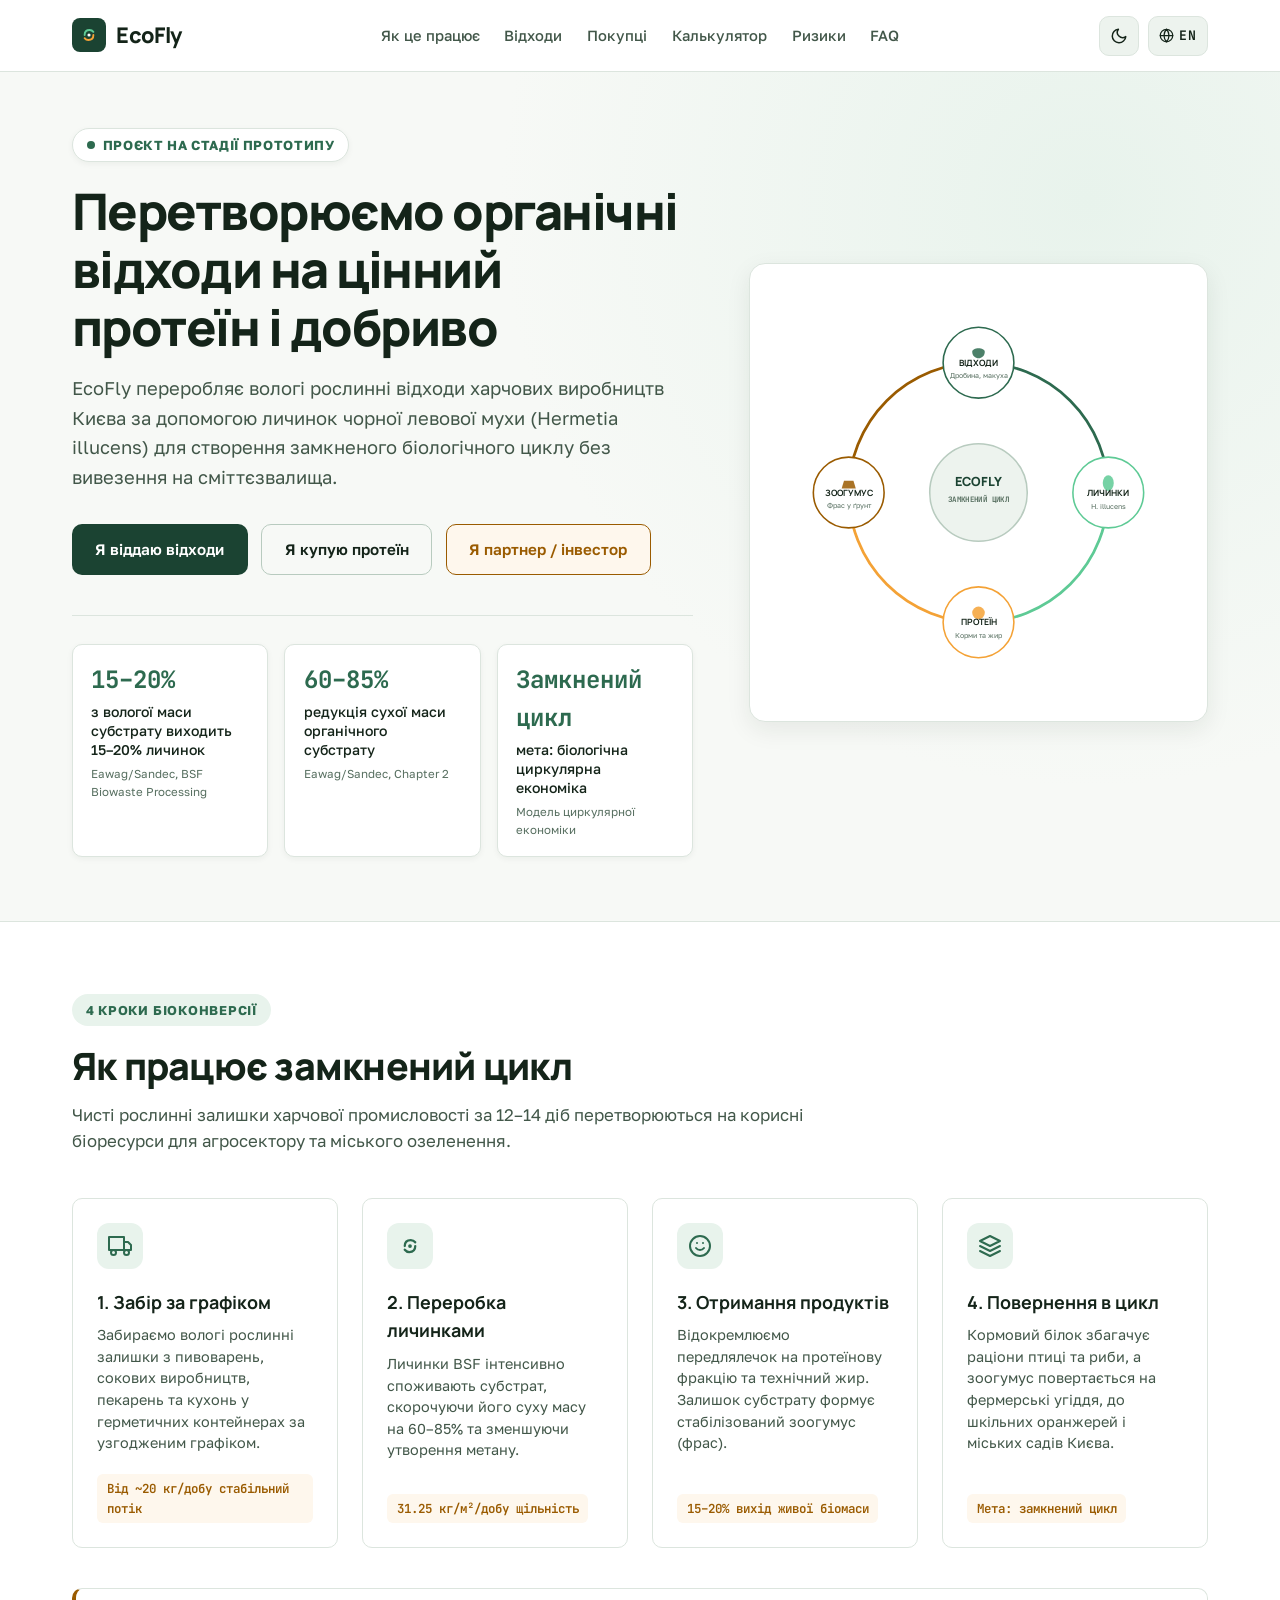
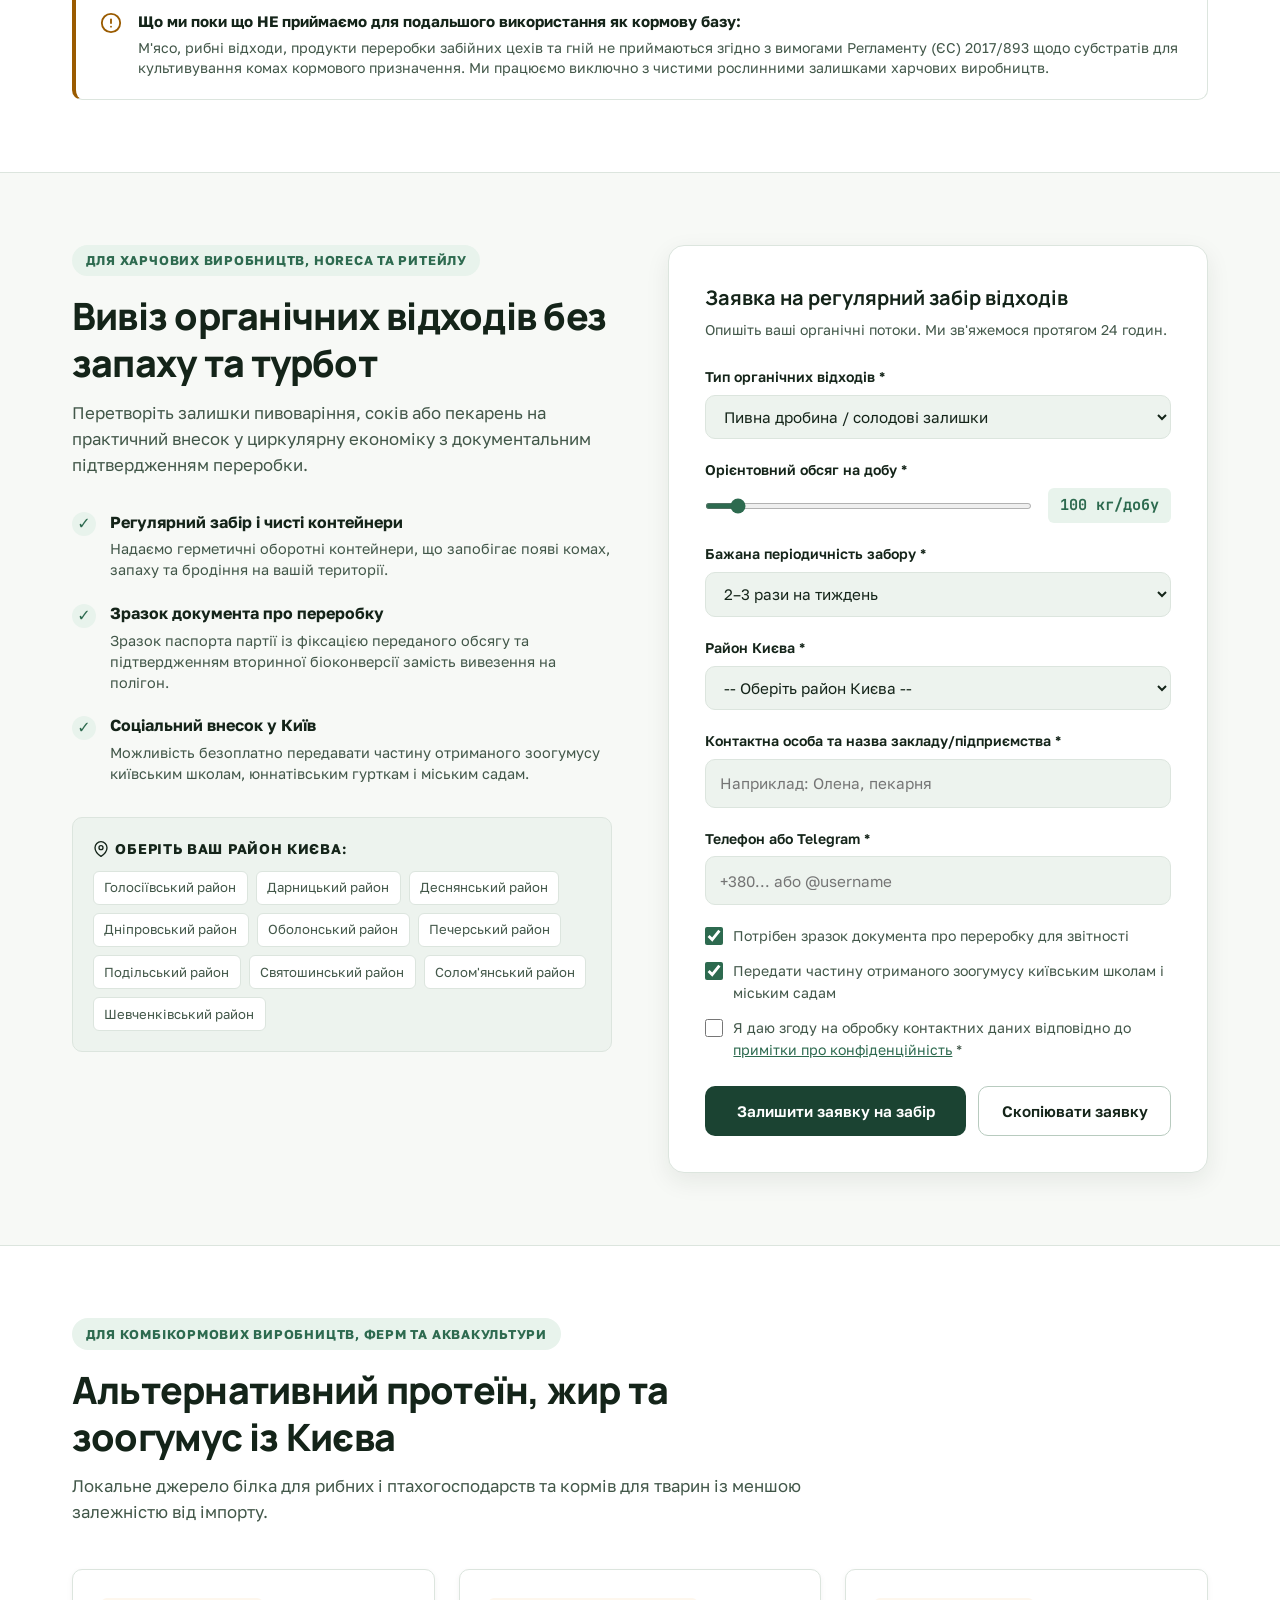
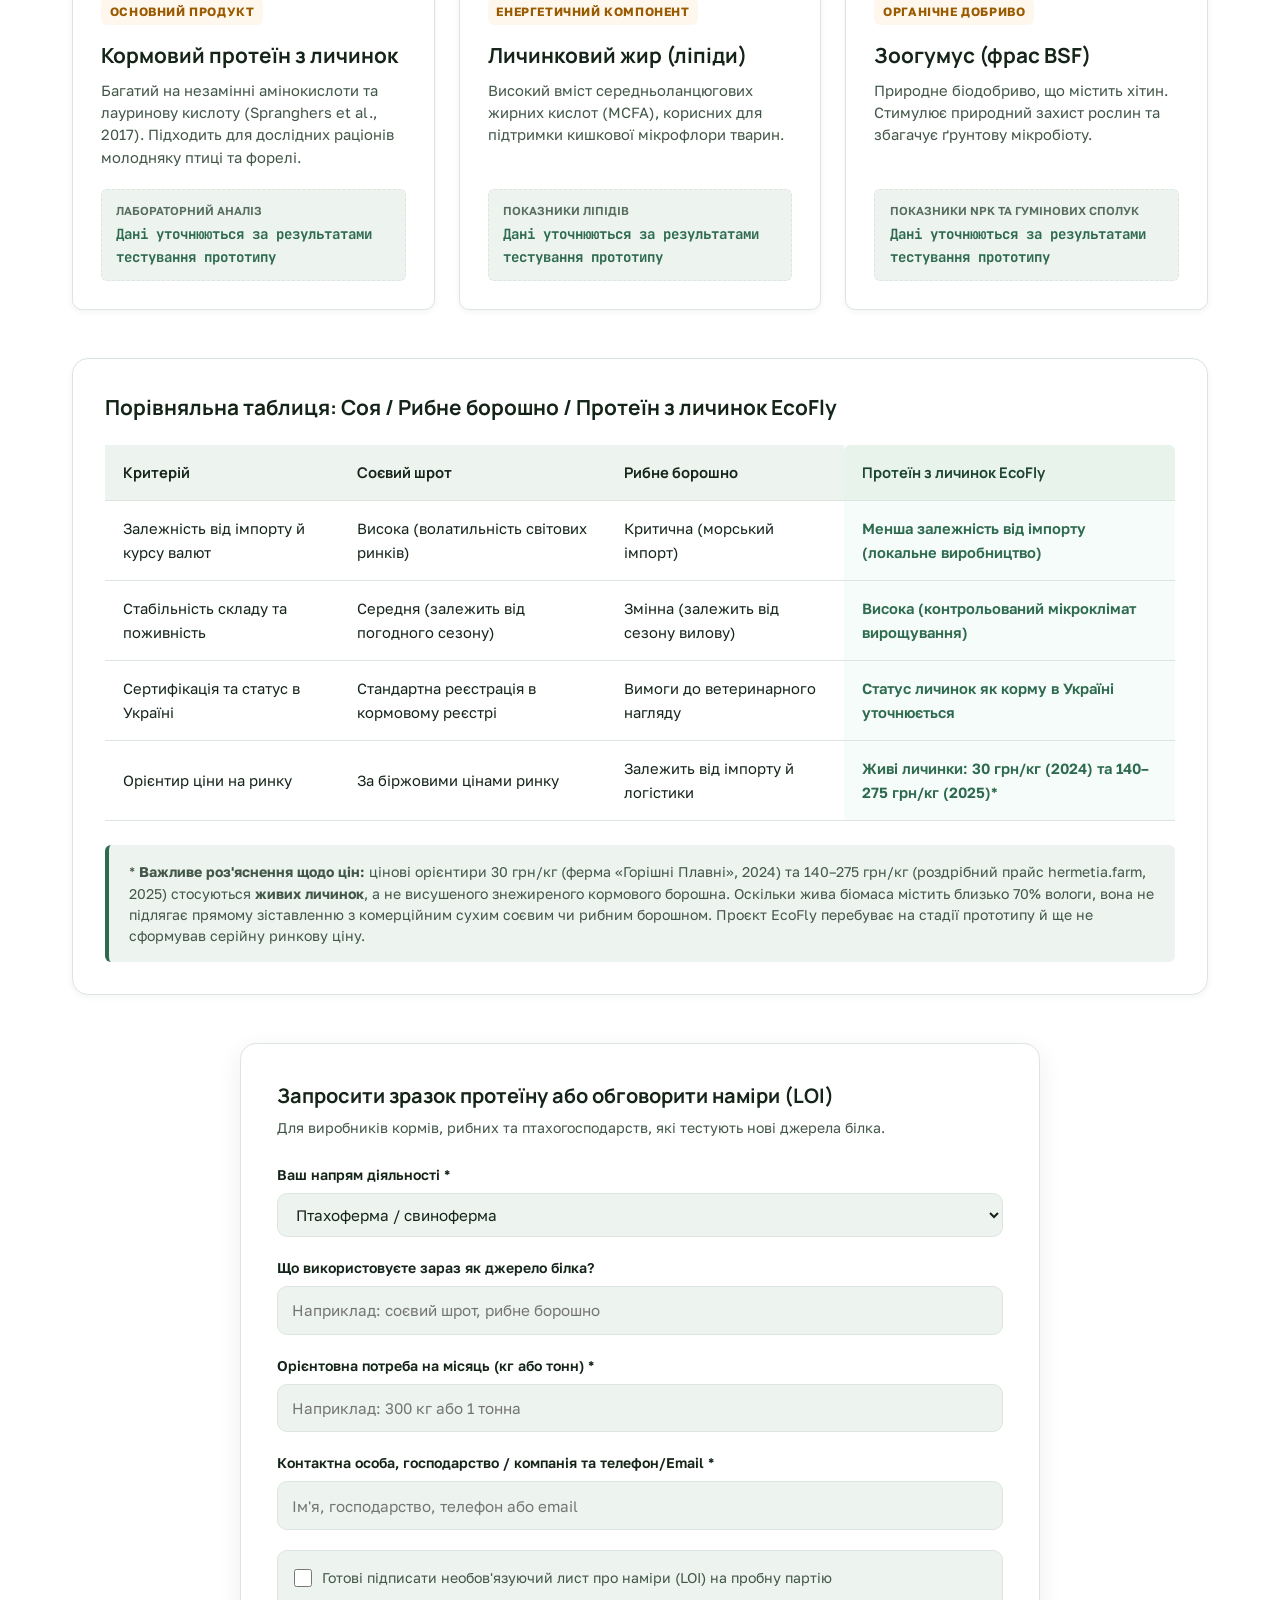
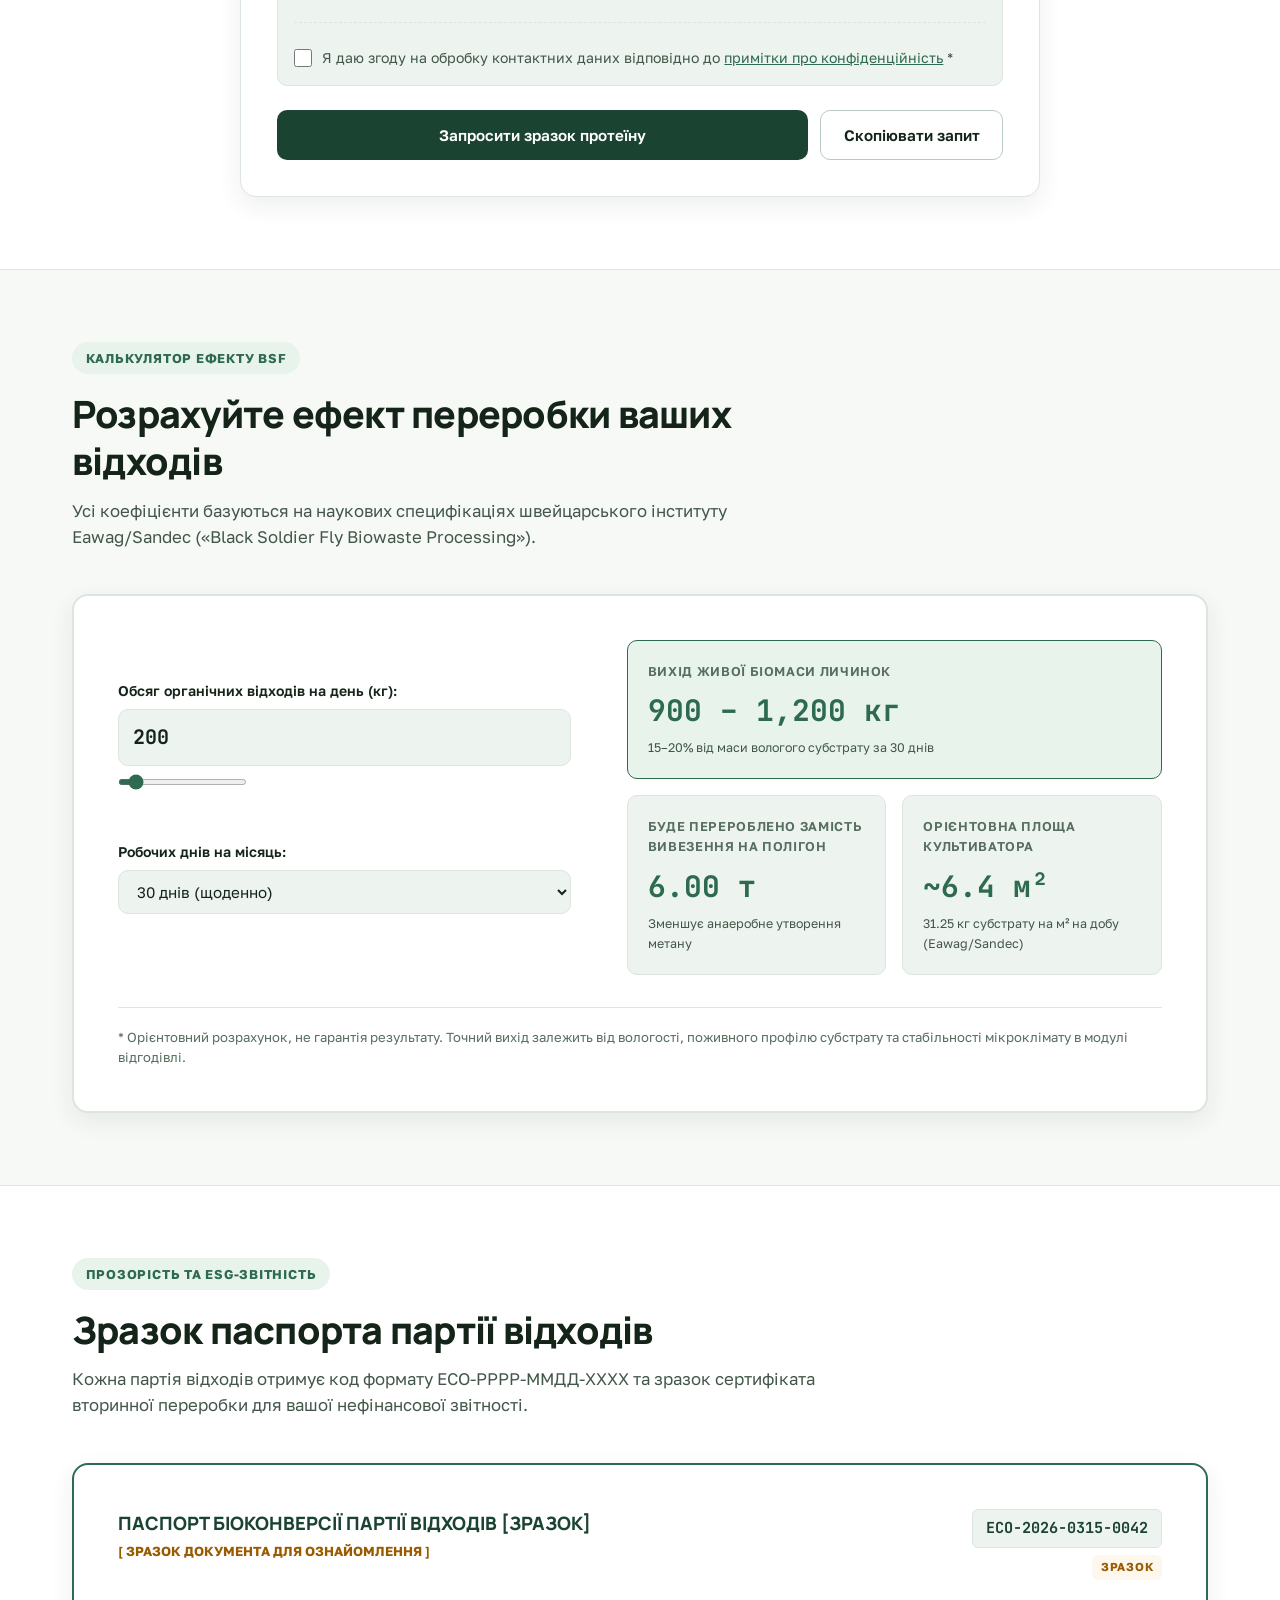
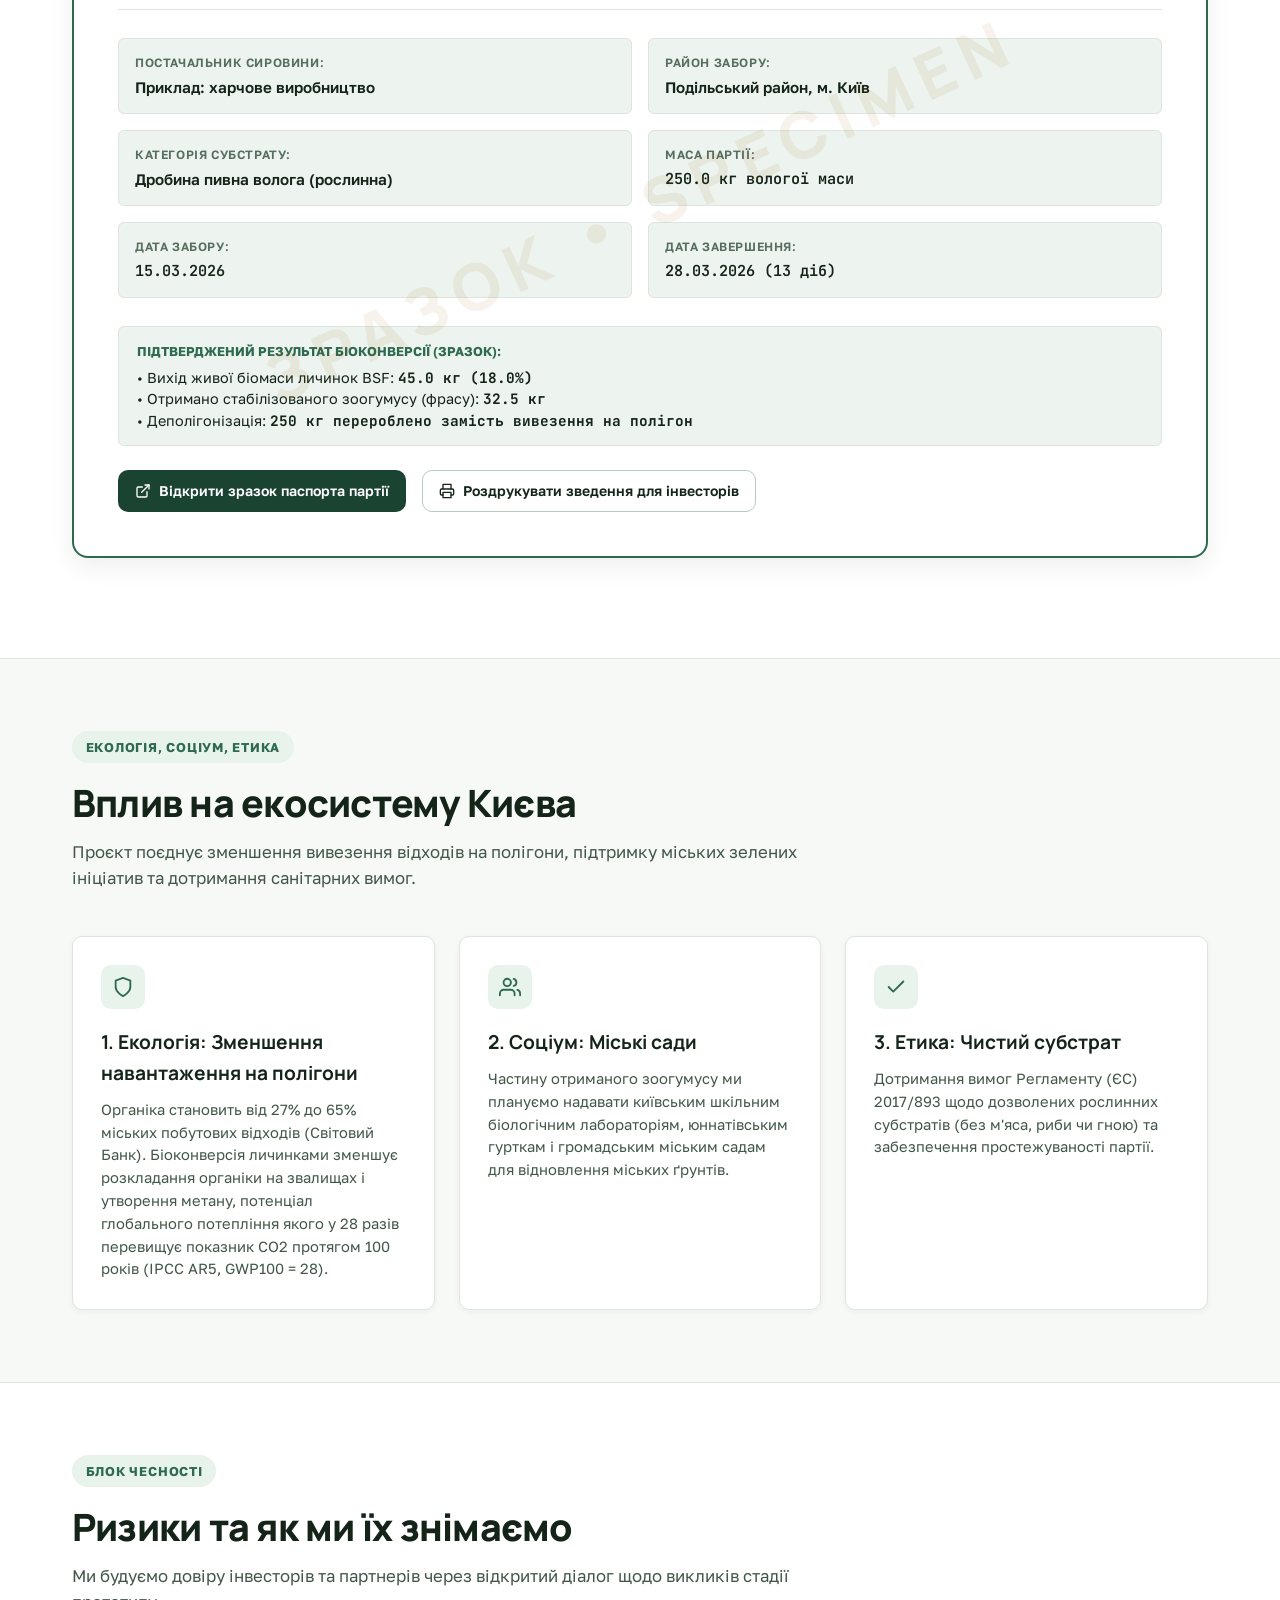
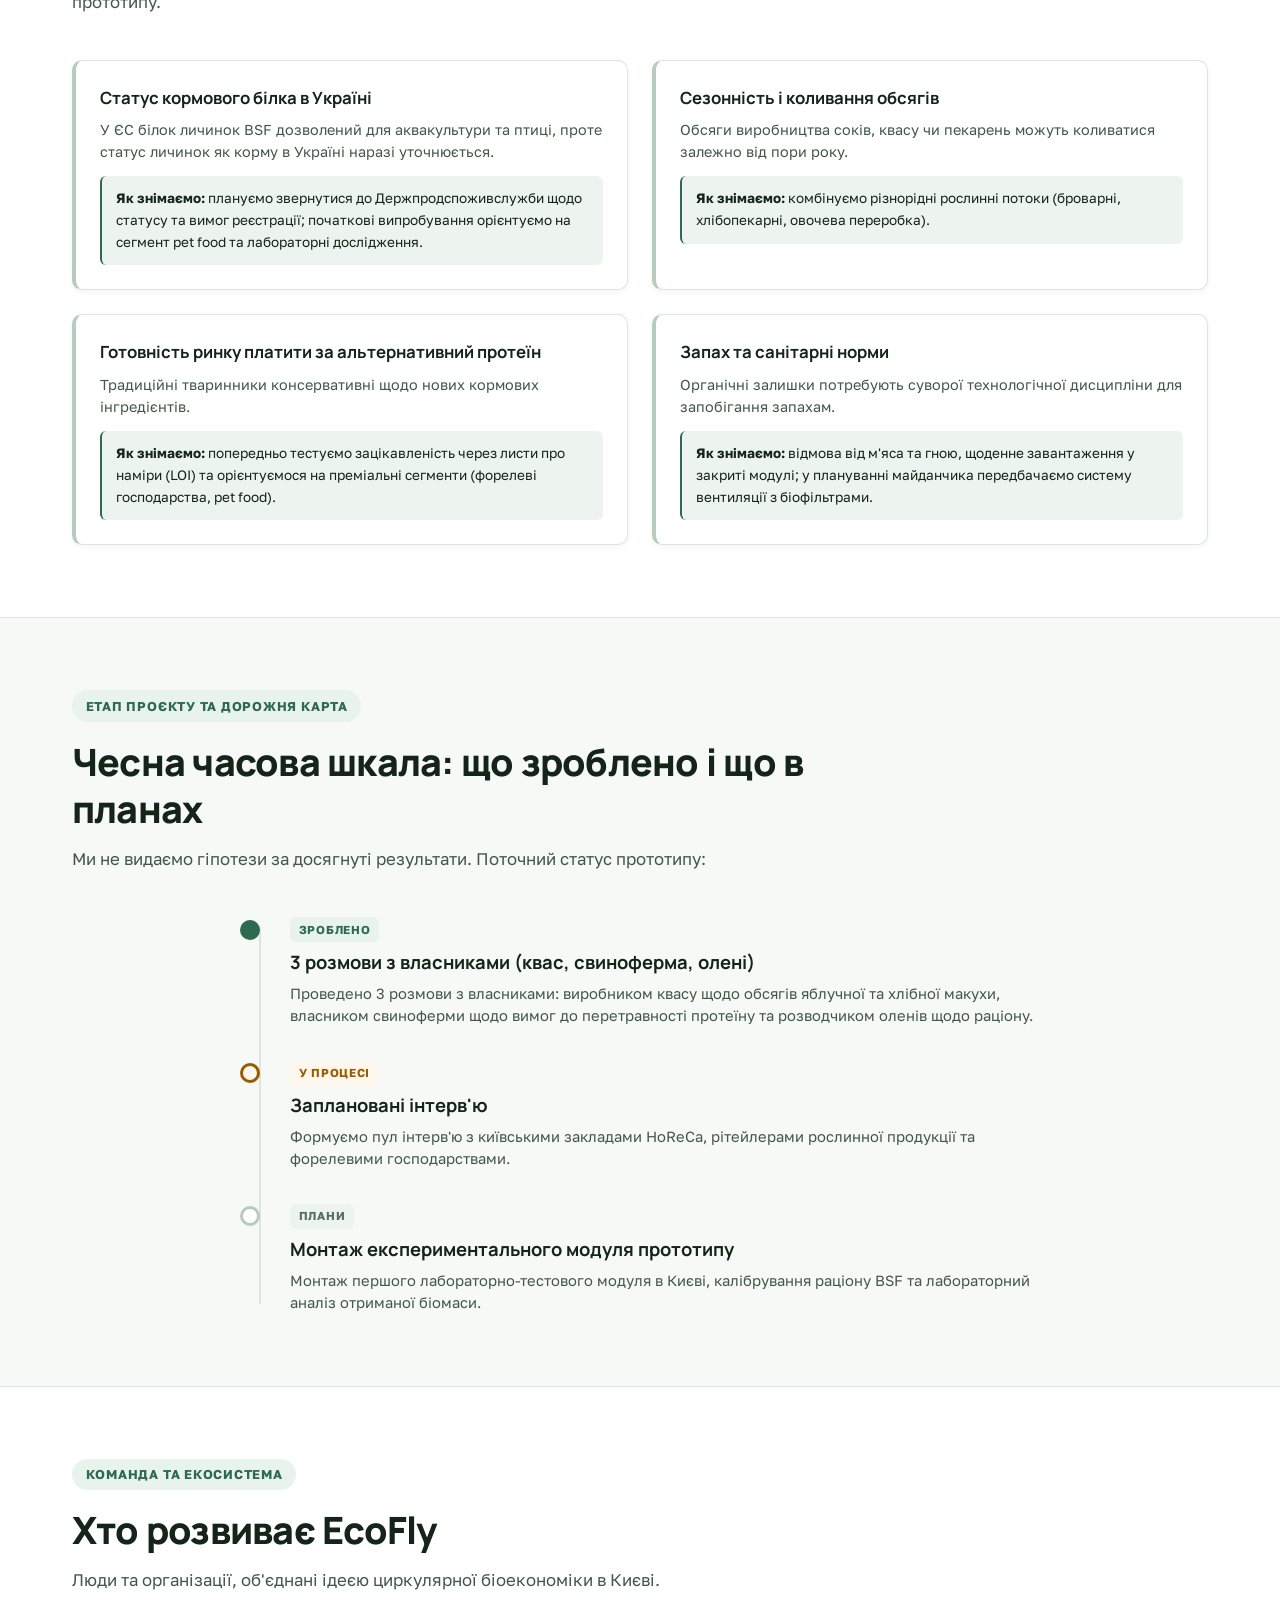
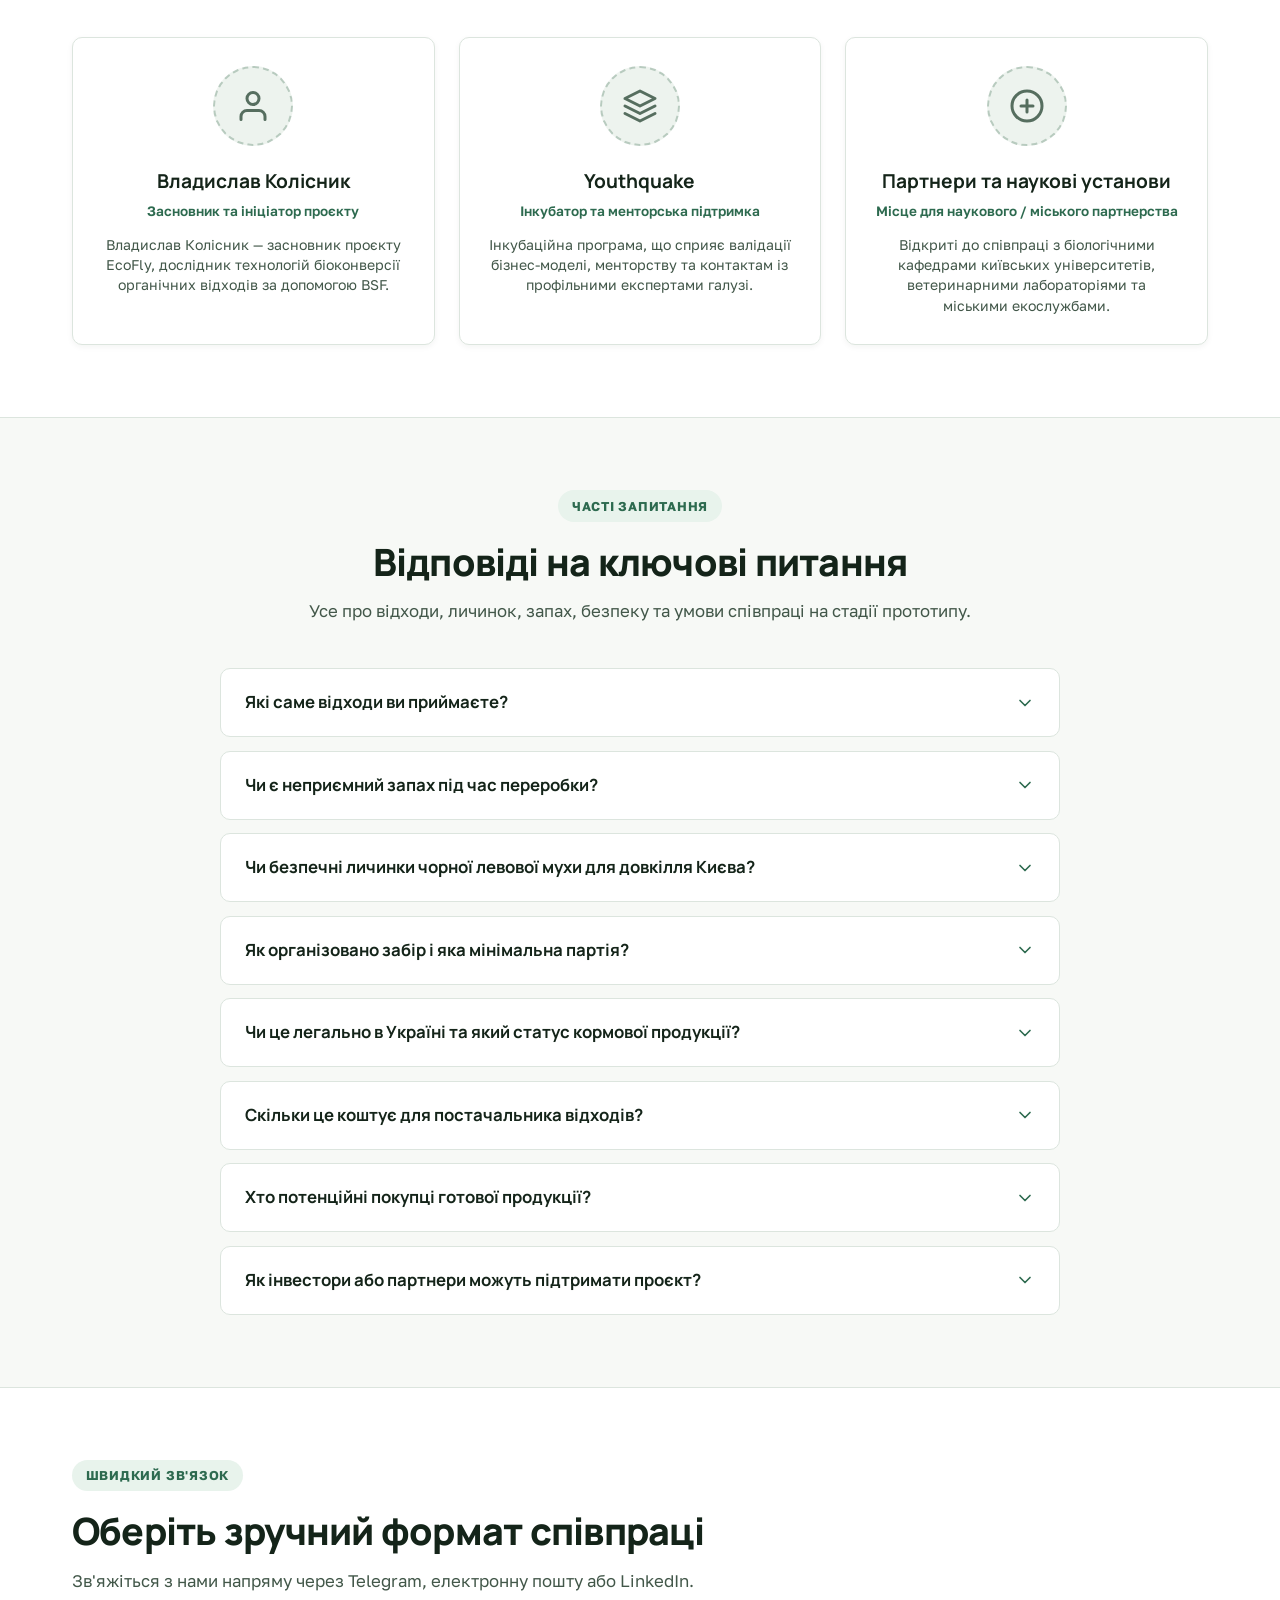
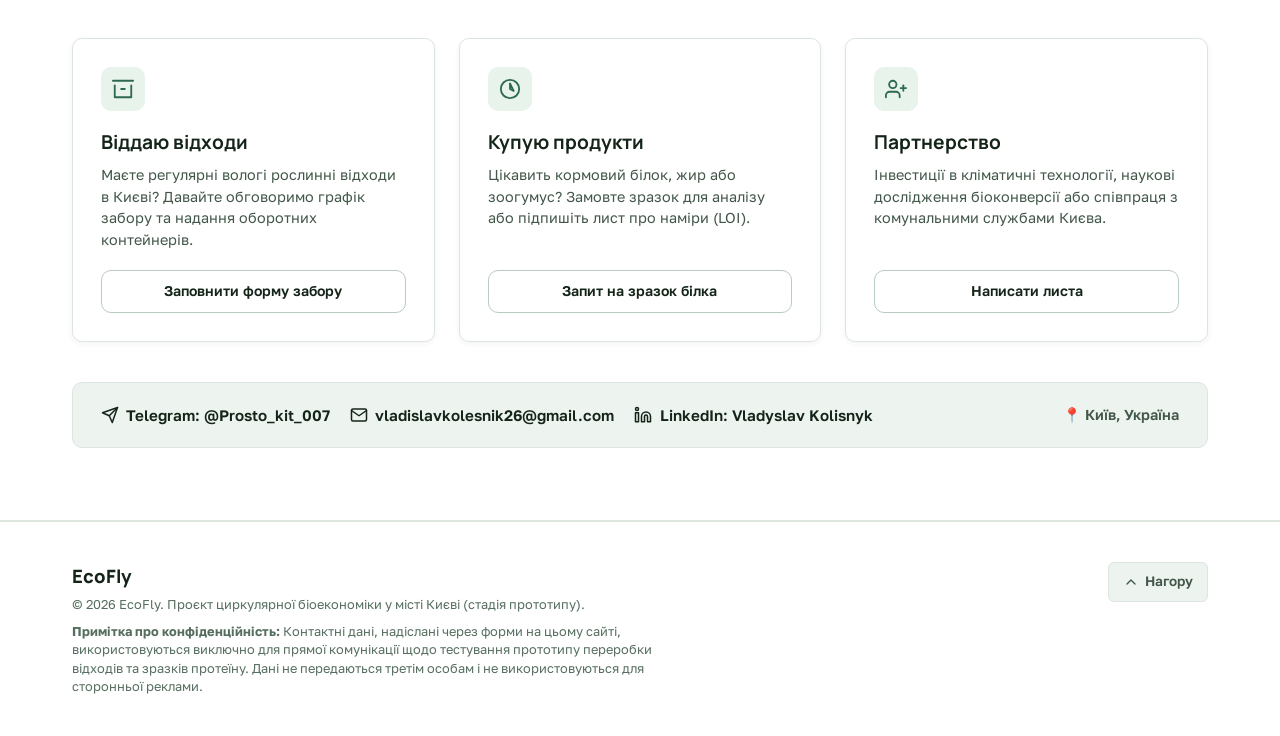
==== commit 6b947d5a: "Add files via upload Виправлення тексту й контактів" ====
--- a/index.html
+++ b/index.html
@@ -5,11 +5,11 @@
   <meta name="viewport" content="width=device-width, initial-scale=1.0">
   
   <!-- Primary Meta Tags -->
-  <title>EcoFly — Циркулярна біоекономіка у Києві | Переробка органічних відходів за допомогою BSF</title>
-  <meta name="title" content="EcoFly — Циркулярна біоекономіка у Києві | Переробка органічних відходів за допомогою BSF">
-  <meta name="description" content="EcoFly переробляє вологі рослинні відходи харчових виробництв Києва за допомогою личинок чорної левової мухи (Hermetia illucens) у кормовий протеїн, жир і зоогумус. Замкнений біологічний цикл.">
-  <meta name="keywords" content="EcoFly, BSF, Hermetia illucens, чорна левова муха, кормовий протеїн, зоогумус, фрас, утилізація відходів Київ, циркулярна економіка, ESG звітність">
-  <meta name="author" content="EcoFly Team & Vladyslav Kolisnyk">
+  <title>EcoFly — Циркулярна біоекономіка у Києві | Проєкт на стадії прототипу</title>
+  <meta name="title" content="EcoFly — Циркулярна біоекономіка у Києві | Проєкт на стадії прототипу">
+  <meta name="description" content="EcoFly переробляє вологі рослинні відходи харчових виробництв Києва за допомогою личинок чорної левової мухи (Hermetia illucens) у кормовий протеїн, жир і зоогумус. Проєкт на стадії прототипу.">
+  <meta name="keywords" content="EcoFly, BSF, Hermetia illucens, чорна левова муха, кормовий протеїн, зоогумус, фрас, утилізація відходів Київ, циркулярна економіка, прототип">
+  <meta name="author" content="Владислав Колісник, EcoFly">
   <meta name="robots" content="index, follow">
   <link rel="canonical" href="https://ecofly.kyiv.ua/">
 
@@ -17,7 +17,7 @@
   <meta property="og:type" content="website">
   <meta property="og:url" content="https://ecofly.kyiv.ua/">
   <meta property="og:title" content="EcoFly — Перетворюємо органічні відходи на протеїн і зоогумус">
-  <meta property="og:description" content="Київський пілотний проєкт циркулярної біоекономіки: з вологої маси рослинних відходів отримуємо 15–20% личинок BSF та натуральне добриво без захоронення на сміттєзвалищах.">
+  <meta property="og:description" content="Київський проєкт циркулярної біоекономіки (стадія прототипу): з вологої маси рослинних відходів виходить 15–20% личинок BSF та органічне добриво.">
   <meta property="og:image" content="assets/og-image.png">
   <meta property="og:image:width" content="1200">
   <meta property="og:image:height" content="630">
@@ -28,7 +28,7 @@
   <meta name="twitter:card" content="summary_large_image">
   <meta name="twitter:url" content="https://ecofly.kyiv.ua/">
   <meta name="twitter:title" content="EcoFly — Циркулярна біоекономіка у Києві">
-  <meta name="twitter:description" content="Переробка органічних відходів за допомогою личинок чорної левової мухи у кормовий білок і зоогумус.">
+  <meta name="twitter:description" content="Переробка органічних відходів за допомогою личинок чорної левової мухи у кормовий білок і зоогумус. Прототип.">
   <meta name="twitter:image" content="assets/og-image.png">
 
   <!-- Favicon -->
@@ -42,7 +42,7 @@
   <!-- Main Stylesheet -->
   <link rel="stylesheet" href="css/style.css">
 
-  <!-- Structured Data: JSON-LD Organization & Project -->
+  <!-- Structured Data: JSON-LD Organization -->
   <script type="application/ld+json">
   {
     "@context": "https://schema.org",
@@ -50,7 +50,7 @@
     "name": "EcoFly",
     "url": "https://ecofly.kyiv.ua/",
     "logo": "https://ecofly.kyiv.ua/assets/favicon.svg",
-    "description": "Київський проєкт циркулярної біоекономіки з переробки рослинних відходів за допомогою личинок чорної левової мухи (Hermetia illucens).",
+    "description": "Київський проєкт циркулярної біоекономіки з переробки рослинних відходів за допомогою личинок чорної левової мухи (Hermetia illucens). Стадія: прототип.",
     "address": {
       "@type": "PostalAddress",
       "addressLocality": "Київ",
@@ -72,7 +72,7 @@
 </head>
 <body>
 
-  <!-- NoScript Announcement for accessibility & no-JS environments -->
+  <!-- NoScript Announcement -->
   <noscript>
     <div style="background-color: #FEF7ED; color: #9A5B00; padding: 0.75rem 1rem; text-align: center; font-size: 0.9rem; border-bottom: 1px solid #DCE5DE; font-family: sans-serif;">
       <strong>Увага:</strong> У вашому браузері вимкнено JavaScript. Основний зміст та контакти доступні в повному обсязі, проте інтерактивний калькулятор та перемикач тем потребують увімкненого JavaScript.
@@ -84,7 +84,7 @@
        ======================================================================== -->
   <header class="site-header" id="site-header">
     <div class="container header-inner">
-      <!-- Logo -->
+      <!-- Logo (Clean EcoFly without "Пілот") -->
       <a href="#hero" class="logo" aria-label="EcoFly — Головна сторінка">
         <div class="logo-icon" aria-hidden="true">
           <svg width="20" height="20" viewBox="0 0 64 64" fill="none">
@@ -94,19 +94,15 @@
           </svg>
         </div>
         <span>EcoFly</span>
-        <span class="logo-sub">Пілот</span>
       </a>
 
-      <!-- Desktop Navigation -->
+      <!-- Desktop Navigation: Exactly 6 Core Single-Line Items -->
       <nav class="main-nav" aria-label="Основна навігація">
         <a href="#how-it-works" class="nav-link" data-i18n="nav.how_it_works">Як це працює</a>
-        <a href="#for-waste" class="nav-link" data-i18n="nav.for_waste">Для відходів</a>
-        <a href="#for-buyers" class="nav-link" data-i18n="nav.for_buyers">Для покупців</a>
+        <a href="#for-waste" class="nav-link" data-i18n="nav.for_waste">Відходи</a>
+        <a href="#for-buyers" class="nav-link" data-i18n="nav.for_buyers">Покупці</a>
         <a href="#calculator" class="nav-link" data-i18n="nav.calculator">Калькулятор</a>
-        <a href="#passport" class="nav-link" data-i18n="nav.passport">Паспорт партії</a>
-        <a href="#impact" class="nav-link" data-i18n="nav.impact">Вплив</a>
-        <a href="#risks" class="nav-link" data-i18n="nav.risks">Ризики й чесність</a>
-        <a href="#timeline" class="nav-link" data-i18n="nav.timeline">Плани</a>
+        <a href="#risks" class="nav-link" data-i18n="nav.risks">Ризики</a>
         <a href="#faq" class="nav-link" data-i18n="nav.faq">FAQ</a>
       </nav>
 
@@ -142,9 +138,6 @@
           <span id="lang-label">EN</span>
         </button>
 
-        <!-- Desktop Header CTA -->
-        <a href="#waste-form" class="btn btn-primary btn-sm" style="display: none;" id="header-cta-desktop" data-i18n="nav.cta">Залишити заявку</a>
-
         <!-- Mobile Burger Button -->
         <button type="button" class="icon-btn burger-btn" id="burger-btn" aria-label="Відкрити меню навігації" aria-expanded="false" aria-controls="mobile-menu" data-i18n-aria="nav.menu_toggle_aria">
           <svg width="20" height="20" viewBox="0 0 24 24" fill="none" stroke="currentColor" stroke-width="2" stroke-linecap="round" stroke-linejoin="round">
@@ -157,7 +150,7 @@
     </div>
   </header>
 
-  <!-- Mobile Drawer Menu (Accessible, Keyboard Focus & Esc closure) -->
+  <!-- Mobile Drawer Menu (Contains all sections) -->
   <div class="mobile-menu" id="mobile-menu" role="dialog" aria-modal="true" aria-label="Мобільне меню навігації">
     <div class="mobile-nav-links">
       <a href="#how-it-works" class="mobile-nav-link" data-i18n="nav.how_it_works">Як це працює</a>
@@ -188,7 +181,7 @@
           <div class="hero-content">
             <div class="hero-badge">
               <span class="hero-badge-dot" aria-hidden="true"></span>
-              <span data-i18n="hero.badge">Київський пілотний проєкт циркулярної економіки</span>
+              <span data-i18n="hero.badge">Проєкт на стадії прототипу</span>
             </div>
 
             <h1 class="hero-title" data-i18n="hero.title">
@@ -196,7 +189,7 @@
             </h1>
 
             <p class="hero-lead" data-i18n="hero.subtitle">
-              EcoFly переробляє вологі рослинні відходи харчових виробництв Києва за допомогою личинок чорної левової мухи (Hermetia illucens) у замкненому біологічному циклі без захоронення на сміттєзвалищах.
+              EcoFly переробляє вологі рослинні відходи харчових виробництв Києва за допомогою личинок чорної левової мухи (Hermetia illucens) для створення замкненого біологічного циклу без вивезення на сміттєзвалища.
             </p>
 
             <!-- 3 Audience Ingress Buttons -->
@@ -221,74 +214,74 @@
               </div>
 
               <div class="fact-item">
-                <div class="fact-val" data-i18n="hero.fact3_val">0 на звалище</div>
-                <div class="fact-lbl" data-i18n="hero.fact3_lbl">усі залишки повертаються в економічний обіг</div>
-                <div class="fact-src" data-i18n="hero.fact3_src">Модель замкненої біоекономіки</div>
-              </div>
-            </div>
-          </div>
-
-          <!-- Animated Closed-Loop SVG Diagram -->
+                <div class="fact-val" data-i18n="hero.fact3_val">Замкнений цикл</div>
+                <div class="fact-lbl" data-i18n="hero.fact3_lbl">мета: біологічна циркулярна економіка</div>
+                <div class="fact-src" data-i18n="hero.fact3_src">Модель циркулярної економіки</div>
+              </div>
+            </div>
+          </div>
+
+          <!-- Animated Closed-Loop SVG Diagram (Enlarged Spacing & Legible Labels) -->
           <div class="hero-visual-card" aria-label="Схема замкненого циклу EcoFly">
-            <svg class="cycle-diagram-svg" viewBox="0 0 500 500" fill="none" xmlns="http://www.w3.org/2000/svg" role="img" aria-labelledby="diagram-title diagram-desc">
+            <svg class="cycle-diagram-svg" viewBox="0 0 520 520" fill="none" xmlns="http://www.w3.org/2000/svg" role="img" aria-labelledby="diagram-title diagram-desc">
               <title id="diagram-title">Замкнений цикл переробки EcoFly</title>
-              <desc id="diagram-desc">Схема чотирьох етапів: рослинні відходи потрапляють до личинок BSF, перетворюються на кормовий протеїн, жир і зоогумус, що повертається у ґрунт.</desc>
+              <desc id="diagram-desc">Схема чотирьох етапів: органічні відходи потрапляють до личинок BSF, перетворюються на протеїн, жир і зоогумус, що повертається у ґрунт.</desc>
 
               <!-- Central Circular Track -->
-              <circle cx="250" cy="250" r="160" stroke="var(--border-subtle)" stroke-width="2" stroke-dasharray="6 6"/>
+              <circle cx="260" cy="260" r="165" stroke="var(--border-subtle)" stroke-width="2" stroke-dasharray="6 6"/>
 
               <!-- Flow Arcs with Pulses -->
               <!-- Arc 1: Top (Waste) to Right (BSF Larvae) -->
-              <path class="flow-arrow-pulse" d="M 250 90 A 160 160 0 0 1 410 250" stroke="#2D6A4F" stroke-width="3.5" stroke-linecap="round"/>
-              <polygon points="407,242 415,254 419,240" fill="#2D6A4F"/>
+              <path class="flow-arrow-pulse" d="M 260 95 A 165 165 0 0 1 425 260" stroke="#2D6A4F" stroke-width="3.5" stroke-linecap="round"/>
+              <polygon points="421,252 429,264 433,250" fill="#2D6A4F"/>
 
               <!-- Arc 2: Right (Larvae) to Bottom (Protein & Fat) -->
-              <path class="flow-arrow-pulse" d="M 410 250 A 160 160 0 0 1 250 410" stroke="#5ECA95" stroke-width="3.5" stroke-linecap="round"/>
-              <polygon points="258,407 246,415 260,419" fill="#5ECA95"/>
+              <path class="flow-arrow-pulse" d="M 425 260 A 165 165 0 0 1 260 425" stroke="#5ECA95" stroke-width="3.5" stroke-linecap="round"/>
+              <polygon points="268,421 256,429 270,433" fill="#5ECA95"/>
 
               <!-- Arc 3: Bottom (Protein/Fat) to Left (Frass / Soil) -->
-              <path class="flow-arrow-pulse" d="M 250 410 A 160 160 0 0 1 90 250" stroke="#F4A236" stroke-width="3.5" stroke-linecap="round"/>
-              <polygon points="93,258 85,246 81,260" fill="#F4A236"/>
+              <path class="flow-arrow-pulse" d="M 260 425 A 165 165 0 0 1 95 260" stroke="#F4A236" stroke-width="3.5" stroke-linecap="round"/>
+              <polygon points="99,268 91,256 87,270" fill="#F4A236"/>
 
               <!-- Arc 4: Left (Soil/Frass) to Top (New Agriculture) -->
-              <path class="flow-arrow-pulse" d="M 90 250 A 160 160 0 0 1 250 90" stroke="#9A5B00" stroke-width="3.5" stroke-linecap="round"/>
-              <polygon points="242,93 254,85 240,81" fill="#9A5B00"/>
+              <path class="flow-arrow-pulse" d="M 95 260 A 165 165 0 0 1 260 95" stroke="#9A5B00" stroke-width="3.5" stroke-linecap="round"/>
+              <polygon points="252,99 264,91 250,87" fill="#9A5B00"/>
 
               <!-- Central Hub -->
-              <circle cx="250" cy="250" r="54" fill="var(--bg-surface-elevated)" stroke="var(--border-strong)" stroke-width="2"/>
-              <text x="250" y="244" text-anchor="middle" font-family="'Manrope', sans-serif" font-weight="800" font-size="16" fill="var(--brand-pine)">ECOFLY</text>
-              <text x="250" y="262" text-anchor="middle" font-family="'JetBrains Mono', monospace" font-size="11" fill="var(--text-muted)">100% ЦИКЛ</text>
-
-              <!-- Node 1: Top - Organic Waste -->
-              <g transform="translate(250, 90)">
-                <circle cx="0" cy="0" r="38" fill="var(--bg-surface)" stroke="#2D6A4F" stroke-width="2"/>
-                <path d="M-10 -8 C-10 -15 10 -15 10 -8 C10 5 -10 5 -10 -8 Z" fill="#2D6A4F" opacity="0.85"/>
-                <text x="0" y="5" text-anchor="middle" font-family="'Manrope', sans-serif" font-weight="700" font-size="11" fill="var(--text-primary)">ВІДХОДИ</text>
-                <text x="0" y="16" text-anchor="middle" font-size="8.5" fill="var(--text-muted)">Дробина, макуха</text>
+              <circle cx="260" cy="260" r="62" fill="var(--bg-surface-elevated)" stroke="var(--border-strong)" stroke-width="2"/>
+              <text x="260" y="252" text-anchor="middle" font-family="'Manrope', sans-serif" font-weight="800" font-size="16" fill="var(--brand-pine)" data-i18n="diagram.center_title">ECOFLY</text>
+              <text x="260" y="272" text-anchor="middle" font-family="'JetBrains Mono', monospace" font-size="9.5" font-weight="700" letter-spacing="0.05em" fill="var(--text-muted)" data-i18n="diagram.center_sub">ЗАМКНЕНИЙ ЦИКЛ</text>
+
+              <!-- Node 1: Top - Organic Waste (r=45 for ample padding) -->
+              <g transform="translate(260, 95)">
+                <circle cx="0" cy="0" r="45" fill="var(--bg-surface)" stroke="#2D6A4F" stroke-width="2"/>
+                <path d="M-8 -14 C-8 -20 8 -20 8 -14 C8 -3 -8 -3 -8 -14 Z" fill="#2D6A4F" opacity="0.85"/>
+                <text x="0" y="4" text-anchor="middle" font-family="'Manrope', sans-serif" font-weight="700" font-size="11" fill="var(--text-primary)" data-i18n="diagram.waste">ВІДХОДИ</text>
+                <text x="0" y="20" text-anchor="middle" font-size="9" fill="var(--text-muted)" data-i18n="diagram.waste_sub">Дробина, макуха</text>
               </g>
 
               <!-- Node 2: Right - BSF Larvae -->
-              <g transform="translate(410, 250)">
-                <circle cx="0" cy="0" r="38" fill="var(--bg-surface)" stroke="#5ECA95" stroke-width="2"/>
-                <ellipse cx="0" cy="-6" rx="8" ry="12" fill="#5ECA95" opacity="0.8"/>
-                <text x="0" y="8" text-anchor="middle" font-family="'Manrope', sans-serif" font-weight="700" font-size="11" fill="var(--text-primary)">ЛИЧИНКИ</text>
-                <text x="0" y="19" text-anchor="middle" font-size="8.5" fill="var(--text-muted)">H. illucens</text>
+              <g transform="translate(425, 260)">
+                <circle cx="0" cy="0" r="45" fill="var(--bg-surface)" stroke="#5ECA95" stroke-width="2"/>
+                <ellipse cx="0" cy="-12" rx="7" ry="10" fill="#5ECA95" opacity="0.85"/>
+                <text x="0" y="5" text-anchor="middle" font-family="'Manrope', sans-serif" font-weight="700" font-size="11" fill="var(--text-primary)" data-i18n="diagram.larvae">ЛИЧИНКИ</text>
+                <text x="0" y="21" text-anchor="middle" font-size="9" fill="var(--text-muted)" data-i18n="diagram.larvae_sub">H. illucens</text>
               </g>
 
               <!-- Node 3: Bottom - Protein & Lipids -->
-              <g transform="translate(250, 410)">
-                <circle cx="0" cy="0" r="38" fill="var(--bg-surface)" stroke="#F4A236" stroke-width="2"/>
-                <circle cx="0" cy="-8" r="9" fill="#F4A236" opacity="0.85"/>
-                <text x="0" y="6" text-anchor="middle" font-family="'Manrope', sans-serif" font-weight="700" font-size="11" fill="var(--text-primary)">ПРОТЕЇН</text>
-                <text x="0" y="17" text-anchor="middle" font-size="8.5" fill="var(--text-muted)">Корми та жир</text>
+              <g transform="translate(260, 425)">
+                <circle cx="0" cy="0" r="45" fill="var(--bg-surface)" stroke="#F4A236" stroke-width="2"/>
+                <circle cx="0" cy="-12" r="8" fill="#F4A236" opacity="0.85"/>
+                <text x="0" y="4" text-anchor="middle" font-family="'Manrope', sans-serif" font-weight="700" font-size="11" fill="var(--text-primary)" data-i18n="diagram.protein">ПРОТЕЇН</text>
+                <text x="0" y="20" text-anchor="middle" font-size="9" fill="var(--text-muted)" data-i18n="diagram.protein_sub">Корми та жир</text>
               </g>
 
-              <!-- Node 4: Left - Frass / Fertilizer -->
-              <g transform="translate(90, 250)">
-                <circle cx="0" cy="0" r="38" fill="var(--bg-surface)" stroke="#9A5B00" stroke-width="2"/>
-                <path d="M-6 -10 L6 -10 L10 2 L-10 2 Z" fill="#9A5B00" opacity="0.85"/>
-                <text x="0" y="6" text-anchor="middle" font-family="'Manrope', sans-serif" font-weight="700" font-size="11" fill="var(--text-primary)">ЗООГУМУС</text>
-                <text x="0" y="17" text-anchor="middle" font-size="8.5" fill="var(--text-muted)">Фрас у ґрунт</text>
+              <!-- Node 4: Left - Frass / Soil -->
+              <g transform="translate(95, 260)">
+                <circle cx="0" cy="0" r="45" fill="var(--bg-surface)" stroke="#9A5B00" stroke-width="2"/>
+                <path d="M-6 -15 L6 -15 L9 -5 L-9 -5 Z" fill="#9A5B00" opacity="0.85"/>
+                <text x="0" y="4" text-anchor="middle" font-family="'Manrope', sans-serif" font-weight="700" font-size="11" fill="var(--text-primary)" data-i18n="diagram.frass">ЗООГУМУС</text>
+                <text x="0" y="20" text-anchor="middle" font-size="9" fill="var(--text-muted)" data-i18n="diagram.frass_sub">Фрас у ґрунт</text>
               </g>
             </svg>
           </div>
@@ -305,7 +298,7 @@
           <div class="section-badge" data-i18n="cycle.badge">4 кроки біоконверсії</div>
           <h2 class="section-title" data-i18n="cycle.title">Як працює замкнений цикл</h2>
           <p class="section-desc" data-i18n="cycle.desc">
-            Кожен кілограм вологих залишків харчової промисловості за 12–14 діб перетворюється на цінні ресурси для агросектору та міського озеленення.
+            Чисті рослинні залишки харчової промисловості за 12–14 діб перетворюються на корисні біоресурси для агросектору та міського озеленення.
           </p>
         </div>
 
@@ -322,7 +315,7 @@
             </div>
             <h3 class="step-title" data-i18n="cycle.step1_title">1. Забір за графіком</h3>
             <p class="step-desc" data-i18n="cycle.step1_desc">
-              Забираємо чисті рослинні залишки з пивоварень, сокових виробництв, пекарень та кухонь у герметичних контейнерах за узгодженим графіком.
+              Забираємо вологі рослинні залишки з пивоварень, сокових виробництв, пекарень та кухонь у герметичних контейнерах за узгодженим графіком.
             </p>
             <div class="step-metric-tag" data-i18n="cycle.step1_metric">Від ~20 кг/добу стабільний потік</div>
           </div>
@@ -338,7 +331,7 @@
             </div>
             <h3 class="step-title" data-i18n="cycle.step2_title">2. Переробка личинками</h3>
             <p class="step-desc" data-i18n="cycle.step2_desc">
-              Личинки BSF інтенсивно споживають субстрат, скорочуючи його суху масу на 60–85% без виділення метану та їдких запахів.
+              Личинки BSF інтенсивно споживають субстрат, скорочуючи його суху масу на 60–85% та зменшуючи утворення метану.
             </p>
             <div class="step-metric-tag" data-i18n="cycle.step2_metric">31.25 кг/м²/добу щільність</div>
           </div>
@@ -369,13 +362,13 @@
             </div>
             <h3 class="step-title" data-i18n="cycle.step4_title">4. Повернення в цикл</h3>
             <p class="step-desc" data-i18n="cycle.step4_desc">
-              Кормовий білок живить птицю та рибу, а зоогумус повертається на фермерські угіддя, до шкільних оранжерей і міських садів Києва.
-            </p>
-            <div class="step-metric-tag" data-i18n="cycle.step4_metric">100% циркулярність, 0 звалищ</div>
-          </div>
-        </div>
-
-        <!-- EU Regulation 2017/893 Notice -->
+              Кормовий білок збагачує раціони птиці та риби, а зоогумус повертається на фермерські угіддя, до шкільних оранжерей і міських садів Києва.
+            </p>
+            <div class="step-metric-tag" data-i18n="cycle.step4_metric">Мета: замкнений цикл</div>
+          </div>
+        </div>
+
+        <!-- Compliance Notice -->
         <div class="compliance-notice-card">
           <div class="compliance-icon" aria-hidden="true">
             <svg width="22" height="22" viewBox="0 0 24 24" fill="none" stroke="currentColor" stroke-width="2" stroke-linecap="round" stroke-linejoin="round">
@@ -403,9 +396,9 @@
           <!-- Benefits and Conditions -->
           <div>
             <div class="section-badge" data-i18n="waste.badge">Для харчових виробництв, HoReCa та ритейлу</div>
-            <h2 class="section-title" data-i18n="waste.title">Вивіз органічних відходів без запаху, штрафів і турбот</h2>
+            <h2 class="section-title" data-i18n="waste.title">Вивіз органічних відходів без запаху та турбот</h2>
             <p class="section-desc" style="margin-bottom: 2rem;" data-i18n="waste.lead">
-              Перетворіть головний біль із бродінням, запахом та оплатою вивезення сміття на прозорий елемент вашої звітності зі сталого розвитку (ESG).
+              Перетворіть залишки пивоваріння, соків або пекарень на практичний внесок у циркулярну економіку з документальним підтвердженням переробки.
             </p>
 
             <div class="value-props-list">
@@ -413,15 +406,15 @@
                 <div class="prop-bullet">✓</div>
                 <div>
                   <div class="prop-title" data-i18n="waste.p1_title">Регулярний забір і чисті контейнери</div>
-                  <div class="prop-text" data-i18n="waste.p1_desc">Надаємо герметичні оборотні місткості, що виключає появу комах, запаху та бродіння на вашій території.</div>
+                  <div class="prop-text" data-i18n="waste.p1_desc">Надаємо герметичні оборотні контейнери, що запобігає появі комах, запаху та бродіння на вашій території.</div>
                 </div>
               </div>
 
               <div class="prop-item">
                 <div class="prop-bullet">✓</div>
                 <div>
-                  <div class="prop-title" data-i18n="waste.p2_title">Паспорт партії та ESG-звітність</div>
-                  <div class="prop-text" data-i18n="waste.p2_desc">Офіційний цифровий документ із фіксацією переданого обсягу та підтвердженням вторинної біоконверсії без захоронення на полігоні.</div>
+                  <div class="prop-title" data-i18n="waste.p2_title">Зразок документа про переробку</div>
+                  <div class="prop-text" data-i18n="waste.p2_desc">Зразок паспорта партії із фіксацією переданого обсягу та підтвердженням вторинної біоконверсії замість вивезення на полігон.</div>
                 </div>
               </div>
 
@@ -434,7 +427,7 @@
               </div>
             </div>
 
-            <!-- Kyiv District Interactive Selector -->
+            <!-- Kyiv District Interactive Selector (Kyiv Only) -->
             <div class="kyiv-district-panel">
               <div class="district-panel-title">
                 <svg width="16" height="16" viewBox="0 0 24 24" fill="none" stroke="currentColor" stroke-width="2" stroke-linecap="round" stroke-linejoin="round">
@@ -496,7 +489,7 @@
 
               <div class="form-group">
                 <label for="waste-contact" class="form-label" data-i18n="waste.lbl_contact_name">Контактна особа та назва закладу/підприємства *</label>
-                <input type="text" id="waste-contact" name="contact_name" class="form-input" placeholder="Наприклад: Олена, кав'ярня / пекарня" required data-i18n-ph="waste.lbl_contact_name">
+                <input type="text" id="waste-contact" name="contact_name" class="form-input" placeholder="Наприклад: Олена, пекарня" required>
               </div>
 
               <div class="form-group">
@@ -507,7 +500,7 @@
               <div class="checkbox-group">
                 <label class="checkbox-label">
                   <input type="checkbox" name="need_esg_cert" class="checkbox-input" checked>
-                  <span data-i18n="waste.chk_esg">Потрібен паспорт партії та акт вторинної переробки для звітності</span>
+                  <span data-i18n="waste.chk_esg">Потрібен зразок документа про переробку для звітності</span>
                 </label>
 
                 <label class="checkbox-label">
@@ -518,7 +511,7 @@
                 <!-- Mandatory Data Consent Checkbox -->
                 <label class="checkbox-label">
                   <input type="checkbox" name="consent" class="checkbox-input" required>
-                  <span>Я даю згоду на обробку контактних даних відповідно до <a href="#contact" class="privacy-link">примітки про конфіденційність</a> *</span>
+                  <span data-i18n="waste.chk_consent">Я даю згоду на обробку контактних даних відповідно до <a href="#contact" class="privacy-link">примітки про конфіденційність</a> *</span>
                 </label>
               </div>
 
@@ -544,10 +537,10 @@
     <section class="section section-alt" id="for-buyers">
       <div class="container">
         <div class="section-header">
-          <div class="section-badge" data-i18n="buyers.badge">Для комбікормових заводів, ферм та аквакультури</div>
+          <div class="section-badge" data-i18n="buyers.badge">Для комбікормових виробництв, ферм та аквакультури</div>
           <h2 class="section-title" data-i18n="buyers.title">Альтернативний протеїн, жир та зоогумус із Києва</h2>
           <p class="section-desc" data-i18n="buyers.lead">
-            Стабільний локальний протеїн для птиці, риби та pet food, незалежний від валютних коливань та морської логістики.
+            Локальне джерело білка для рибних і птахогосподарств та кормів для тварин із меншою залежністю від імпорту.
           </p>
         </div>
 
@@ -558,11 +551,11 @@
             <span class="product-badge">Основний продукт</span>
             <h3 class="product-title" data-i18n="buyers.prod1_title">Кормовий протеїн з личинок</h3>
             <p class="product-desc" data-i18n="buyers.prod1_desc">
-              Багатий на незамінні амінокислоти, лауринову кислоту та природні антимікробні пептиди. Покращує імунітет молодняку птиці та форелі.
+              Багатий на незамінні амінокислоти та лауринову кислоту (Spranghers et al., 2017). Підходить для дослідних раціонів молодняку птиці та форелі.
             </p>
             <div class="product-meta-box">
-              <div class="product-meta-lbl">Профіль білка</div>
-              <div class="product-meta-val" data-i18n="buyers.prod1_val">[ЗАПОВНИТИ з лабораторних даних; не вигадуй]</div>
+              <div class="product-meta-lbl">Лабораторний аналіз</div>
+              <div class="product-meta-val" data-i18n="buyers.prod1_val">Дані уточнюються за результатами тестування прототипу</div>
             </div>
           </div>
 
@@ -571,11 +564,11 @@
             <span class="product-badge">Енергетичний компонент</span>
             <h3 class="product-title" data-i18n="buyers.prod2_title">Личинковий жир (ліпіди)</h3>
             <p class="product-desc" data-i18n="buyers.prod2_desc">
-              Високий вміст середньоланцюгових жирних кислот (MCFA) з бактерицидними властивостями для підтримки кишкової мікрофлори тварин.
+              Високий вміст середньоланцюгових жирних кислот (MCFA), корисних для підтримки кишкової мікрофлори тварин.
             </p>
             <div class="product-meta-box">
-              <div class="product-meta-lbl">Вміст жиру / кислотність</div>
-              <div class="product-meta-val" data-i18n="buyers.prod2_val">[ЗАПОВНИТИ з лабораторних даних]</div>
+              <div class="product-meta-lbl">Показники ліпідів</div>
+              <div class="product-meta-val" data-i18n="buyers.prod2_val">Дані уточнюються за результатами тестування прототипу</div>
             </div>
           </div>
 
@@ -584,19 +577,19 @@
             <span class="product-badge">Органічне добриво</span>
             <h3 class="product-title" data-i18n="buyers.prod3_title">Зоогумус (фрас BSF)</h3>
             <p class="product-desc" data-i18n="buyers.prod3_desc">
-              Природне біодобриво, що містить хітин. Стимулює виділення хітинази рослинами, пригнічує ґрунтові нематоди та грибкові інфекції.
+              Природне біодобриво, що містить хітин. Стимулює природний захист рослин та збагачує ґрунтову мікробіоту.
             </p>
             <div class="product-meta-box">
-              <div class="product-meta-lbl">Показники NPK та гумінових кислот</div>
-              <div class="product-meta-val" data-i18n="buyers.prod3_val">[ЗАПОВНИТИ з лабораторних даних]</div>
-            </div>
-          </div>
-        </div>
-
-        <!-- Comparison Table -->
+              <div class="product-meta-lbl">Показники NPK та гумінових сполук</div>
+              <div class="product-meta-val" data-i18n="buyers.prod3_val">Дані уточнюються за результатами тестування прототипу</div>
+            </div>
+          </div>
+        </div>
+
+        <!-- Comparison Table (Soy & Fishmeal Prices Removed) -->
         <div class="comparison-wrap">
           <h3 style="font-family: var(--font-heading); font-size: 1.3rem; margin-bottom: 1.25rem;" data-i18n="table.title">
-            Порівняльна таблиця: Соя / Рибне борошно / Протеїн з личинок BSF
+            Порівняльна таблиця: Соя / Рибне борошно / Протеїн з личинок EcoFly
           </h3>
 
           <div class="table-responsive">
@@ -612,26 +605,26 @@
               <tbody>
                 <tr>
                   <td data-i18n="table.row1_param">Залежність від імпорту й курсу валют</td>
-                  <td data-i18n="table.row1_soy">Висока (волатильність світових бірж)</td>
-                  <td data-i18n="table.row1_fish">Критична (100% морський імпорт)</td>
-                  <td class="highlight-col" data-i18n="table.row1_bsf">Нульова (локальне київське виробництво)</td>
+                  <td data-i18n="table.row1_soy">Висока (волатильність світових ринків)</td>
+                  <td data-i18n="table.row1_fish">Критична (морський імпорт)</td>
+                  <td class="highlight-col" data-i18n="table.row1_bsf">Менша залежність від імпорту (локальне виробництво)</td>
                 </tr>
                 <tr>
                   <td data-i18n="table.row2_param">Стабільність складу та поживність</td>
                   <td data-i18n="table.row2_soy">Середня (залежить від погодного сезону)</td>
                   <td data-i18n="table.row2_fish">Змінна (залежить від сезону вилову)</td>
-                  <td class="highlight-col" data-i18n="table.row2_bsf">Висока (контрольований клімат культивування)</td>
+                  <td class="highlight-col" data-i18n="table.row2_bsf">Висока (контрольований мікроклімат вирощування)</td>
                 </tr>
                 <tr>
                   <td data-i18n="table.row3_param">Сертифікація та статус в Україні</td>
                   <td data-i18n="table.row3_soy">Стандартна реєстрація в кормовому реєстрі</td>
                   <td data-i18n="table.row3_fish">Вимоги до ветеринарного нагляду</td>
-                  <td class="highlight-col" data-i18n="table.row3_bsf">Статус корму в Україні уточнюється [ПЕРЕВІРИТИ]</td>
+                  <td class="highlight-col" data-i18n="table.row3_bsf">Статус личинок як корму в Україні уточнюється</td>
                 </tr>
                 <tr>
                   <td data-i18n="table.row4_param">Орієнтир ціни на ринку</td>
-                  <td data-i18n="table.row4_soy">~22–28 грн/кг борошна</td>
-                  <td data-i18n="table.row4_fish">~80–130 грн/кг борошна</td>
+                  <td data-i18n="table.row4_soy">За біржовими цінами ринку</td>
+                  <td data-i18n="table.row4_fish">Залежить від імпорту й логістики</td>
                   <td class="highlight-col" data-i18n="table.row4_bsf">Живі личинки: 30 грн/кг (2024) та 140–275 грн/кг (2025)*</td>
                 </tr>
               </tbody>
@@ -640,15 +633,15 @@
 
           <!-- Price Transparency Notice -->
           <div class="price-notice-card" data-i18n="buyers.price_notice">
-            * <strong>Важливе роз'яснення щодо цін:</strong> цінові орієнтири 30 грн/кг (ферма «Горішні Плавні», 2024) та 140–275 грн/кг (роздрібний прайс hermetia.farm, 2025) стосуються <strong>живих личинок</strong>, а не висушеного знежиреного кормового борошна. Оскільки жива біомаса має вологість близько 70%, вона не підлягає прямому зіставленню з соєвим або рибним борошном. Проєкт EcoFly наразі перебуває на стадії прототипу й ще не вийшов на сформовану ринкову ціну серійної партії.
-          </div>
-        </div>
-
-        <!-- Buyer Inquiry / LOI Form -->
+            * <strong>Важливе роз'яснення щодо цін:</strong> цінові орієнтири 30 грн/кг (ферма «Горішні Плавні», 2024) та 140–275 грн/кг (роздрібний прайс hermetia.farm, 2025) стосуються <strong>живих личинок</strong>, а не висушеного знежиреного кормового борошна. Оскільки жива біомаса містить близько 70% вологи, вона не підлягає прямому зіставленню з комерційним сухим соєвим чи рибним борошном. Проєкт EcoFly перебуває на стадії прототипу й ще не сформував серійну ринкову ціну.
+          </div>
+        </div>
+
+        <!-- Buyer Inquiry / LOI Form with Distinct Separate Consent Checkbox -->
         <div class="form-card" style="max-width: 800px; margin: 0 auto;">
           <div class="form-header">
             <h3 class="form-header-title" data-i18n="buyers.form_title">Запросити зразок протеїну або обговорити наміри (LOI)</h3>
-            <p class="form-header-desc">Для виробників кормів, рибних та птахогосподарств, які тестують альтернативні джерела білка.</p>
+            <p class="form-header-desc">Для виробників кормів, рибних та птахогосподарств, які тестують нові джерела білка.</p>
           </div>
 
           <form id="buyers-form" action="#" method="POST">
@@ -666,38 +659,41 @@
             </div>
 
             <div class="form-group">
-              <label for="buyer-current-feed" class="form-label" data-i18n="buyers.lbl_current_feed">Що купуєте зараз як джерело білка і за скільки (орієнтовно грн/т)?</label>
-              <input type="text" id="buyer-current-feed" name="current_feed" class="form-input" placeholder="Наприклад: соєвий шрот 24 000 грн/т">
+              <label for="buyer-current-feed" class="form-label" data-i18n="buyers.lbl_current_feed">Що використовуєте зараз як джерело білка?</label>
+              <input type="text" id="buyer-current-feed" name="current_feed" class="form-input" placeholder="Наприклад: соєвий шрот, рибне борошно">
             </div>
 
             <div class="form-group">
               <label for="buyer-vol" class="form-label" data-i18n="buyers.lbl_monthly_vol">Орієнтовна потреба на місяць (кг або тонн) *</label>
-              <input type="text" id="buyer-vol" name="monthly_volume" class="form-input" placeholder="Наприклад: 500 кг або 2 тонни" required>
+              <input type="text" id="buyer-vol" name="monthly_volume" class="form-input" placeholder="Наприклад: 300 кг або 1 тонна" required>
             </div>
 
             <div class="form-group">
-              <label for="buyer-contact" class="form-label">Контактна особа, господарство / компанія та телефон/Email *</label>
-              <input type="text" id="buyer-contact" name="buyer_contact" class="form-input" placeholder="Іван, ТОВ Аква-Фарм, +380..." required>
-            </div>
-
-            <div class="checkbox-group">
-              <label class="checkbox-label">
-                <input type="checkbox" name="ready_for_loi" class="checkbox-input" checked>
-                <span data-i18n="buyers.chk_loi">Готові підписати необов'язуючий лист про наміри (LOI) на пілотну партію</span>
+              <label for="buyer-contact" class="form-label" data-i18n="buyers.lbl_buyer_contact">Контактна особа, господарство / компанія та телефон/Email *</label>
+              <input type="text" id="buyer-contact" name="buyer_contact" class="form-input" placeholder="Ім'я, господарство, телефон або email" required>
+            </div>
+
+            <!-- Distinct Separate Checkboxes: LOI vs Data Consent -->
+            <div class="checkbox-group" style="border: 1px solid var(--border-subtle); border-radius: var(--radius-md); padding: 1rem; background: var(--bg-surface-elevated);">
+              <label class="checkbox-label" style="margin-bottom: 0.5rem;">
+                <input type="checkbox" name="ready_for_loi" class="checkbox-input">
+                <span data-i18n="buyers.chk_loi">Готові підписати необов'язуючий лист про наміри (LOI) на пробну партію</span>
               </label>
 
-              <!-- Mandatory Data Consent Checkbox -->
+              <hr style="border: none; border-top: 1px dashed var(--border-subtle); margin: 0.75rem 0;">
+
+              <!-- Mandatory Data Consent Checkbox (Fully Separated) -->
               <label class="checkbox-label">
                 <input type="checkbox" name="consent" class="checkbox-input" required>
-                <span>Я даю згоду на обробку контактних даних відповідно до <a href="#contact" class="privacy-link">примітки про конфіденційність</a> *</span>
+                <span data-i18n="buyers.chk_consent">Я даю згоду на обробку контактних даних відповідно до <a href="#contact" class="privacy-link">примітки про конфіденційність</a> *</span>
               </label>
             </div>
 
-            <div class="form-actions">
+            <div class="form-actions" style="margin-top: 1.5rem;">
               <button type="submit" class="btn btn-primary" style="flex-grow: 1;" data-i18n="buyers.btn_submit">
                 Запросити зразок протеїну
               </button>
-              <button type="button" class="btn btn-outline" id="buyers-copy-btn">
+              <button type="button" class="btn btn-outline" id="buyers-copy-btn" data-i18n="buyers.btn_copy">
                 Скопіювати запит
               </button>
             </div>
@@ -750,11 +746,11 @@
                 <div class="calc-res-sub" data-i18n="calc.res1_sub">15–20% від маси вологого субстрату за 30 днів</div>
               </div>
 
-              <!-- Result 2 -->
+              <!-- Result 2: Updated Wording -->
               <div class="calc-res-box">
-                <div class="calc-res-label" data-i18n="calc.res2_title">Не потрапить на полігон Києва</div>
+                <div class="calc-res-label" data-i18n="calc.res2_title">Буде перероблено замість вивезення на полігон</div>
                 <div class="calc-res-number" id="calc-res-landfill">6.00 т</div>
-                <div class="calc-res-sub" data-i18n="calc.res2_sub">Запобігання утворенню звалищного метану</div>
+                <div class="calc-res-sub" data-i18n="calc.res2_sub">Зменшує анаеробне утворення метану</div>
               </div>
 
               <!-- Result 3 -->
@@ -774,7 +770,7 @@
     </section>
 
     <!-- ======================================================================
-         7. BATCH PASSPORT SPECIMEN (ESG Traceability)
+         7. BATCH PASSPORT SPECIMEN (Sample Document)
          ====================================================================== -->
     <section class="section section-alt" id="passport">
       <div class="container">
@@ -782,29 +778,33 @@
           <div class="section-badge" data-i18n="passport.badge">Прозорість та ESG-звітність</div>
           <h2 class="section-title" data-i18n="passport.title">Зразок паспорта партії відходів</h2>
           <p class="section-desc" data-i18n="passport.desc">
-            Кожна партія відходів отримує унікальний номер формату ECO-РРРР-ММДД-XXXX та цифровий сертифікат вторинної переробки для вашої нефінансової звітності.
+            Кожна партія відходів отримує код формату ECO-РРРР-ММДД-XXXX та зразок сертифіката вторинної переробки для вашої нефінансової звітності.
           </p>
         </div>
 
         <div class="passport-preview-card">
+          <!-- Prominent Sample Watermarks in multiple places -->
           <div class="passport-watermark" aria-hidden="true" data-i18n="passport.sample_watermark">ЗРАЗОК • SPECIMEN</div>
 
           <div class="passport-header">
             <div>
               <div style="font-family: var(--font-heading); font-size: 1.15rem; font-weight: 800; color: var(--brand-pine);" data-i18n="passport.doc_title">
-                ПАСПОРТ БІОКОНВЕРСІЇ ПАРТІЇ ВІДХОДІВ
-              </div>
-              <div style="font-size: 0.82rem; color: var(--text-muted); margin-top: 0.2rem;" data-i18n="passport.sign_lbl">
-                Київський експериментальний модуль EcoFly
-              </div>
-            </div>
-            <div class="passport-id-tag">ECO-2026-0315-0042</div>
+                ПАСПОРТ БІОКОНВЕРСІЇ ПАРТІЇ ВІДХОДІВ [ЗРАЗОК]
+              </div>
+              <div style="font-size: 0.82rem; color: var(--accent-amber); font-weight: 700; margin-top: 0.2rem;" data-i18n="passport.sign_lbl">
+                [ ЗРАЗОК ДОКУМЕНТА ДЛЯ ОЗНАЙОМЛЕННЯ ]
+              </div>
+            </div>
+            <div style="text-align: right;">
+              <div class="passport-id-tag">ECO-2026-0315-0042</div>
+              <div style="margin-top: 0.35rem;"><span class="timeline-badge in-progress">ЗРАЗОК</span></div>
+            </div>
           </div>
 
           <div class="passport-grid">
             <div class="passport-field">
               <div class="passport-field-lbl" data-i18n="passport.supplier_lbl">Постачальник сировини:</div>
-              <div class="passport-field-val">Крафтова броварня м. Київ [Зразок]</div>
+              <div class="passport-field-val" data-i18n="passport.supplier_val">Приклад: харчове виробництво</div>
             </div>
             <div class="passport-field">
               <div class="passport-field-lbl" data-i18n="passport.district_lbl">Район забору:</div>
@@ -830,12 +830,12 @@
 
           <div style="background-color: var(--bg-surface-elevated); border: 1px solid var(--border-subtle); border-radius: var(--radius-sm); padding: 0.85rem 1.15rem; margin-bottom: 1.5rem;">
             <div style="font-size: 0.8rem; font-weight: 700; text-transform: uppercase; color: var(--brand-forest); margin-bottom: 0.35rem;" data-i18n="passport.output_lbl">
-              Підтверджений результат біоконверсії:
+              Підтверджений результат біоконверсії (зразок):
             </div>
             <div style="font-size: 0.9rem; color: var(--text-primary); line-height: 1.5;">
               • Вихід живої біомаси личинок BSF: <strong class="mono">45.0 кг (18.0%)</strong><br>
               • Отримано стабілізованого зоогумусу (фрасу): <strong class="mono">32.5 кг</strong><br>
-              • Загальна деполігонізація: <strong class="mono">250 кг відходів не вивезено на полігон</strong>
+              • Деполігонізація: <strong class="mono">250 кг перероблено замість вивезення на полігон</strong>
             </div>
           </div>
 
@@ -860,23 +860,23 @@
       <div class="container">
         <div class="section-header">
           <div class="section-badge" data-i18n="impact.badge">Екологія, соціум, етика</div>
-          <h2 class="section-title" data-i18n="impact.title">Потрійний вплив на екосистему Києва</h2>
+          <h2 class="section-title" data-i18n="impact.title">Вплив на екосистему Києва</h2>
           <p class="section-desc">
-            Проєкт поєднує деполігонізацію столиці, підтримку міських зелених ініціатив та сувору біологічну безпеку.
+            Проєкт поєднує зменшення вивезення відходів на полігони, підтримку міських зелених ініціатив та дотримання санітарних вимог.
           </p>
         </div>
 
         <div class="impact-pillars-grid">
-          <!-- Pillar 1 -->
+          <!-- Pillar 1: IPCC AR5 Citation -->
           <div class="pillar-card">
             <div class="pillar-icon-box" aria-hidden="true">
               <svg width="22" height="22" viewBox="0 0 24 24" fill="none" stroke="currentColor" stroke-width="2" stroke-linecap="round" stroke-linejoin="round">
                 <path d="M12 22s8-4 8-10V5l-8-3-8 3v7c0 6 8 10 8 10z"></path>
               </svg>
             </div>
-            <h3 class="pillar-title" data-i18n="impact.p1_title">1. Екологія: Деполігонізація</h3>
+            <h3 class="pillar-title" data-i18n="impact.p1_title">1. Екологія: Зменшення навантаження на полігони</h3>
             <p class="pillar-text" data-i18n="impact.p1_desc">
-              Органіка становить понад 40% побутових відходів (від 27% до 65% за різними містами України, Світовий Банк). Її переробка личинками зупиняє утворення метану, чий парниковий ефект у 28 разів сильніший за CO2.
+              Органіка становить від 27% до 65% міських побутових відходів (Світовий Банк). Біоконверсія личинками зменшує розкладання органіки на звалищах і утворення метану, потенціал глобального потепління якого у 28 разів перевищує показник CO2 протягом 100 років (IPCC AR5, GWP100 = 28).
             </p>
           </div>
 
@@ -892,7 +892,7 @@
             </div>
             <h3 class="pillar-title" data-i18n="impact.p2_title">2. Соціум: Міські сади</h3>
             <p class="pillar-text" data-i18n="impact.p2_desc">
-              Частину отриманого зоогумусу ми передаємо київським школам, юннатівським гурткам і громадським міським садам для відновлення міських ґрунтів і природничої освіти молоді.
+              Частину отриманого зоогумусу ми плануємо надавати київським шкільним біологічним лабораторіям, юннатівським гурткам і громадським міським садам для відновлення міських ґрунтів.
             </p>
           </div>
 
@@ -905,7 +905,7 @@
             </div>
             <h3 class="pillar-title" data-i18n="impact.p3_title">3. Етика: Чистий субстрат</h3>
             <p class="pillar-text" data-i18n="impact.p3_desc">
-              Жодних компромісів із безпекою: суворий перелік дозволеного рослинного субстрату відповідно до європейських норм (Регламент ЄС 2017/893) та повна простежуваність кожної партії.
+              Дотримання вимог Регламенту (ЄС) 2017/893 щодо дозволених рослинних субстратів (без м'яса, риби чи гною) та забезпечення простежуваності партії.
             </p>
           </div>
         </div>
@@ -918,10 +918,10 @@
     <section class="section section-alt" id="risks">
       <div class="container">
         <div class="section-header">
-          <div class="section-badge" data-i18n="risks.badge">Обов'язковий блок чесності</div>
+          <div class="section-badge" data-i18n="risks.badge">Блок чесності</div>
           <h2 class="section-title" data-i18n="risks.title">Ризики та як ми їх знімаємо</h2>
           <p class="section-desc" data-i18n="risks.desc">
-            Ми будуємо довіру інвесторів та партнерів через відкритість щодо викликів стадії прототипу, а не приховуємо їх.
+            Ми будуємо довіру інвесторів та партнерів через відкритий діалог щодо викликів стадії прототипу.
           </p>
         </div>
 
@@ -932,23 +932,23 @@
               <h3 class="risk-title" data-i18n="risks.r1_title">Статус кормового білка в Україні</h3>
             </div>
             <p class="risk-desc" data-i18n="risks.r1_desc">
-              У ЄС білок личинок BSF офіційно дозволений для аквакультури та птиці, проте статус личинок і борошна з них як корму в Україні наразі уточнюється [ПЕРЕВІРИТИ].
+              У ЄС білок личинок BSF дозволений для аквакультури та птиці, проте статус личинок як корму в Україні наразі уточнюється.
             </p>
             <div class="risk-mitigation" data-i18n="risks.r1_mit">
-              <strong>Як знімаємо:</strong> фокусуємося на ринку кормів для непродуктивних тварин (pet food), наукових дослідженнях та готуємо узгодження технічних умов (ТУ) з Держпродспоживслужбою.
+              <strong>Як знімаємо:</strong> плануємо звернутися до Держпродспоживслужби щодо статусу та вимог реєстрації; початкові випробування орієнтуємо на сегмент pet food та лабораторні дослідження.
             </div>
           </div>
 
           <!-- Risk 2 -->
           <div class="risk-card">
             <div class="risk-card-header">
-              <h3 class="risk-title" data-i18n="risks.r2_title">Сезонність і нестабільність обсягів малих виробників</h3>
+              <h3 class="risk-title" data-i18n="risks.r2_title">Сезонність і коливання обсягів</h3>
             </div>
             <p class="risk-desc" data-i18n="risks.r2_desc">
-              Обсяги виробництва квасу, соків і HoReCa коливаються залежно від пори року та днів тижня, що створює ризик нерівномірного навантаження.
+              Обсяги виробництва соків, квасу чи пекарень можуть коливатися залежно від пори року.
             </p>
             <div class="risk-mitigation" data-i18n="risks.r2_mit">
-              <strong>Як знімаємо:</strong> диверсифікуємо постачальників: поєднуємо літню сокову макуху з цілорічною пивною дробиною та хлібними залишками.
+              <strong>Як знімаємо:</strong> комбінуємо різнорідні рослинні потоки (броварні, хлібопекарні, овочева переробка).
             </div>
           </div>
 
@@ -958,23 +958,23 @@
               <h3 class="risk-title" data-i18n="risks.r3_title">Готовність ринку платити за альтернативний протеїн</h3>
             </div>
             <p class="risk-desc" data-i18n="risks.r3_desc">
-              Традиційні тваринники консервативні щодо нових інгредієнтів і звикли до дешевого соєвого шроту.
+              Традиційні тваринники консервативні щодо нових кормових інгредієнтів.
             </p>
             <div class="risk-mitigation" data-i18n="risks.r3_mit">
-              <strong>Як знімаємо:</strong> попередня робота через листи про наміри (LOI), надання зразків для лабораторних проб і фокус на преміальних сегментах (форелеві господарства, pet food).
+              <strong>Як знімаємо:</strong> попередньо тестуємо зацікавленість через листи про наміри (LOI) та орієнтуємося на преміальні сегменти (форелеві господарства, pet food).
             </div>
           </div>
 
           <!-- Risk 4 -->
           <div class="risk-card">
             <div class="risk-card-header">
-              <h3 class="risk-title" data-i18n="risks.r4_title">Запах та санітарні вимоги до майданчика</h3>
+              <h3 class="risk-title" data-i18n="risks.r4_title">Запах та санітарні норми</h3>
             </div>
             <p class="risk-desc" data-i18n="risks.r4_desc">
-              Органічні відходи потенційно можуть викликати скарги сусідів за порушення технологічного режиму.
+              Органічні залишки потребують суворої технологічної дисципліни для запобігання запахам.
             </p>
             <div class="risk-mitigation" data-i18n="risks.r4_mit">
-              <strong>Як знімаємо:</strong> сувора відмова від м'яса та гною, щоденне закрите завантаження, система примусової вентиляції з вугільними фільтрами.
+              <strong>Як знімаємо:</strong> відмова від м'яса та гною, щоденне завантаження у закриті модулі; у плануванні майданчика передбачаємо систему вентиляції з біофільтрами.
             </div>
           </div>
         </div>
@@ -989,7 +989,7 @@
         <div class="section-header">
           <div class="section-badge" data-i18n="timeline.badge">Етап проєкту та дорожня карта</div>
           <h2 class="section-title" data-i18n="timeline.title">Чесна часова шкала: що зроблено і що в планах</h2>
-          <p class="section-desc">Ми не видаємо гіпотези за досягнуті результати. Ось точний поточний статус проєкту.</p>
+          <p class="section-desc">Ми не видаємо гіпотези за досягнуті результати. Поточний статус прототипу:</p>
         </div>
 
         <div class="timeline-wrap">
@@ -999,7 +999,7 @@
             <span class="timeline-badge done" data-i18n="timeline.t1_status">ЗРОБЛЕНО</span>
             <h3 class="timeline-title" data-i18n="timeline.t1_title">3 розмови з власниками (квас, свиноферма, олені)</h3>
             <p class="timeline-text" data-i18n="timeline.t1_desc">
-              Проведено глибинні інтерв'ю з виробником квасу щодо обсягів яблучної та хлібної макухи, власником свиноферми щодо вимог до перетравності протеїну та розводчиком оленів щодо раціону.
+              Проведено 3 розмови з власниками: виробником квасу щодо обсягів яблучної та хлібної макухи, власником свиноферми щодо вимог до перетравності протеїну та розводчиком оленів щодо раціону.
             </p>
           </div>
 
@@ -1017,9 +1017,9 @@
           <div class="timeline-item">
             <div class="timeline-marker" aria-hidden="true"></div>
             <span class="timeline-badge planned" data-i18n="timeline.t3_status">ПЛАНИ</span>
-            <h3 class="timeline-title" data-i18n="timeline.t3_title">Пілотний запуск майданчика [ЗАПОВНИТИ]</h3>
+            <h3 class="timeline-title" data-i18n="timeline.t3_title">Монтаж експериментального модуля прототипу</h3>
             <p class="timeline-text" data-i18n="timeline.t3_desc">
-              Монтаж першого лабораторно-пілотного модуля в Києві, калібрування раціону BSF та лабораторний аналіз першої партії білка [ЗАПОВНИТИ деталі та дати пілоту].
+              Монтаж першого лабораторно-тестового модуля в Києві, калібрування раціону BSF та лабораторний аналіз отриманої біомаси.
             </p>
           </div>
         </div>
@@ -1034,7 +1034,7 @@
         <div class="section-header">
           <div class="section-badge" data-i18n="team.badge">Команда та екосистема</div>
           <h2 class="section-title" data-i18n="team.title">Хто розвиває EcoFly</h2>
-          <p class="section-desc">Люди та організації, які об'єдналися навколо ідеї циркулярного біопротеїну в Києві.</p>
+          <p class="section-desc">Люди та організації, об'єднані ідеєю циркулярної біоекономіки в Києві.</p>
         </div>
 
         <div class="team-grid">
@@ -1049,7 +1049,7 @@
             <h3 class="team-name">Владислав Колісник</h3>
             <div class="team-role" data-i18n="team.lead_role">Засновник та ініціатор проєкту</div>
             <p class="team-bio" data-i18n="team.lead_bio">
-              Владислав Колісник (біо [ЗАПОВНИТИ: освіта, досвід у greentech або підприємництві, мотивація]).
+              Владислав Колісник — засновник проєкту EcoFly, дослідник технологій біоконверсії органічних відходів за допомогою BSF.
             </p>
           </div>
 
@@ -1096,7 +1096,7 @@
         <div class="section-header" style="text-align: center; margin-left: auto; margin-right: auto;">
           <div class="section-badge" data-i18n="faq.badge">Часті запитання</div>
           <h2 class="section-title" data-i18n="faq.title">Відповіді на ключові питання</h2>
-          <p class="section-desc">Усе, що потрібно знати про відходи, личинок, запах, безпеку та умови партнерства.</p>
+          <p class="section-desc">Усе про відходи, личинок, запах, безпеку та умови співпраці на стадії прототипу.</p>
         </div>
 
         <div class="faq-accordion" role="region" aria-label="Часті запитання">
@@ -1125,7 +1125,7 @@
             </button>
             <div class="faq-body">
               <p class="faq-body-text">
-                Личинки Hermetia illucens виділяють природні антимікробні сполуки, які пригнічують анаеробне гниття та утворення метану й сірководню. За свіжого завантаження відчувається легкий землисто-дріжджовий запах, який на виробничому майданчику нейтралізується системою витяжки з біофільтрами.
+                Личинки Hermetia illucens швидко переробляють свіжу органіку, що пригнічує процеси анаеробного бродіння та зменшує утворення їдких сполук. За свіжого завантаження відчувається помірний дріжджово-землистий запах. Для виробничого приміщення ми передбачаємо систему примусової витяжки з біофільтрами для нейтралізації запахів.
               </p>
             </div>
           </div>
@@ -1140,7 +1140,7 @@
             </button>
             <div class="faq-body">
               <p class="faq-body-text">
-                Так, абсолютно безпечні. Доросла особина Hermetia illucens живе лише кілька днів за рахунок накопиченого личинкою жиру, не має функціонального ротового апарату, не кусає людей і тварин, не сідає на їжу і не є переносником збудників хвороб, на відміну від звичайних кімнатних мух.
+                За даними наукових джерел (Eawag/Sandec, FAO), дорослі особини Hermetia illucens не мають функціонального ротового апарату, не живляться в дорослому стані, не кусають людей чи тварин, не сідають на їжу і не розглядаються як типові переносники збудників інфекцій, на відміну від звичайних кімнатних мух.
               </p>
             </div>
           </div>
@@ -1170,7 +1170,7 @@
             </button>
             <div class="faq-body">
               <p class="faq-body-text">
-                Утилізація безпечних рослинних відходів відповідає Закону України «Про управління відходами». Щодо використання білка комах у комбікормах — у ЄС він офіційно дозволений для аквакультури та птиці (Регламент ЄС 2017/893 та 2021/1372), а в Україні процедура реєстрації наразі уточнюється [ПЕРЕВІРИТИ]. Пілотні партії орієнтовані на лабораторні дослідження та непродуктивних тварин (pet food).
+                Утилізація безпечних рослинних відходів відповідає Закону України «Про управління відходами». Щодо використання білка комах у комбікормах — у ЄС він офіційно дозволений для аквакультури та птиці (Регламенти ЄС 2017/893 та 2021/1372). В Україні статус личинок як корму наразі уточнюється: ми плануємо звернутися до Держпродспоживслужби щодо регуляторного статусу та умов застосування.
               </p>
             </div>
           </div>
@@ -1185,7 +1185,7 @@
             </button>
             <div class="faq-body">
               <p class="faq-body-text">
-                На стадії пілоту ми тестуємо кілька економічних моделей: безкоштовний забір за умови стабільного відсортованого обсягу від 20 кг/день, або взаємозалік із наданням частини готового органічного добрива та паспорта утилізації для звітності.
+                На стадії прототипу ми тестуємо умови співпраці: безоплатний забір за умови стабільного відсортованого обсягу від ~20 кг/день, або домовленість із наданням частини готового органічного добрива та зразка паспорта переробки для звітності.
               </p>
             </div>
           </div>
@@ -1193,14 +1193,14 @@
           <!-- Q7 -->
           <div class="faq-item">
             <button type="button" class="faq-trigger" aria-expanded="false">
-              <span>Хто купує готову продукцію і які обсяги доступні?</span>
+              <span>Хто потенційні покупці готової продукції?</span>
               <svg class="faq-icon" width="20" height="20" viewBox="0 0 24 24" fill="none" stroke="currentColor" stroke-width="2" stroke-linecap="round" stroke-linejoin="round" aria-hidden="true">
                 <polyline points="6 9 12 15 18 9"></polyline>
               </svg>
             </button>
             <div class="faq-body">
               <p class="faq-body-text">
-                Основними покупцями є виробники кормів для аквакультури, форелеві та осетрові господарства, птахоферми, виробники кормів для непродуктивних тварин (коти, собаки, рептилії), а також міські оранжереї та фермери, які потребують органічного фрасу. Наразі ми збираємо листи про наміри (LOI) на пілотні партії.
+                Основними потенційними споживачами є виробники кормів для аквакультури (форелеві, осетрові господарства), птахоферми, виробники pet food (корми для котів, собак, рептилій), а також оранжереї та фермери, які зацікавлені в органічному зоогумусі. На стадії прототипу ми збираємо попередні листи про наміри (LOI) на тестові партії.
               </p>
             </div>
           </div>
@@ -1208,14 +1208,14 @@
           <!-- Q8 -->
           <div class="faq-item">
             <button type="button" class="faq-trigger" aria-expanded="false">
-              <span>Як інвестори або міські служби можуть підтримати проєкт?</span>
+              <span>Як інвестори або партнери можуть підтримати проєкт?</span>
               <svg class="faq-icon" width="20" height="20" viewBox="0 0 24 24" fill="none" stroke="currentColor" stroke-width="2" stroke-linecap="round" stroke-linejoin="round" aria-hidden="true">
                 <polyline points="6 9 12 15 18 9"></polyline>
               </svg>
             </button>
             <div class="faq-body">
               <p class="faq-body-text">
-                Ми відкриті до партнерства з міськими ініціативами Києва (надання пілотного майданчика, грантові програми для кліматичних стартапів) та impact-інвесторами, які прагнуть розвивати суверенний ринок протеїну й деполігонізацію столиці.
+                Ми відкриті до діалогу з impact-інвесторами, дослідницькими установами Києва та представниками міських програм, зацікавленими у розвитку суверенного виробництва протеїну та деполігонізації органічних відходів столиці.
               </p>
             </div>
           </div>
@@ -1224,14 +1224,14 @@
     </section>
 
     <!-- ======================================================================
-         13. CONTACT HUB & FOOTER
+         13. CONTACT HUB & FOOTER (Exact Real Contacts Only)
          ====================================================================== -->
     <section class="section section-alt" id="contact">
       <div class="container">
         <div class="section-header">
           <div class="section-badge" data-i18n="contact.badge">Швидкий зв'язок</div>
           <h2 class="section-title" data-i18n="contact.title">Оберіть зручний формат співпраці</h2>
-          <p class="section-desc">Зв'яжіться з нами напряму або залиште повідомлення у месенджерах.</p>
+          <p class="section-desc">Зв'яжіться з нами напряму через Telegram, електронну пошту або LinkedIn.</p>
         </div>
 
         <div class="contact-hub-grid">
@@ -1276,35 +1276,35 @@
                 <line x1="23" y1="11" x2="17" y2="11"></line>
               </svg>
             </div>
-            <h3 class="channel-title" data-i18n="contact.c3_title">Партнерство та місто</h3>
+            <h3 class="channel-title" data-i18n="contact.c3_title">Партнерство</h3>
             <p class="channel-desc" data-i18n="contact.c3_desc">
               Інвестиції в кліматичні технології, наукові дослідження біоконверсії або співпраця з комунальними службами Києва.
             </p>
-            <a href="mailto:contact@ecofly.kyiv.ua?subject=Партнерство%20EcoFly" class="btn btn-outline btn-sm">Написати листа</a>
-          </div>
-        </div>
-
-        <!-- Direct Social & Messenger Contacts Bar -->
+            <a href="mailto:vladislavkolesnik26@gmail.com?subject=Партнерство%20EcoFly" class="btn btn-outline btn-sm">Написати листа</a>
+          </div>
+        </div>
+
+        <!-- Direct Social & Messenger Contacts Bar (Exact Real User Data Only) -->
         <div class="direct-contacts-bar">
           <div class="contact-links">
-            <a href="https://t.me/ecofly_kyiv" target="_blank" rel="noopener" class="contact-link-item">
+            <a href="https://t.me/Prosto_kit_007" target="_blank" rel="noopener" class="contact-link-item">
               <svg width="18" height="18" viewBox="0 0 24 24" fill="none" stroke="currentColor" stroke-width="2" stroke-linecap="round" stroke-linejoin="round" aria-hidden="true"><line x1="22" y1="2" x2="11" y2="13"></line><polygon points="22 2 15 22 11 13 2 9 22 2"></polygon></svg>
-              <span>Telegram: @ecofly_kyiv [ЗАПОВНИТИ]</span>
+              <span>Telegram: @Prosto_kit_007</span>
             </a>
 
-            <a href="mailto:contact@ecofly.kyiv.ua" class="contact-link-item">
+            <a href="mailto:vladislavkolesnik26@gmail.com" class="contact-link-item">
               <svg width="18" height="18" viewBox="0 0 24 24" fill="none" stroke="currentColor" stroke-width="2" stroke-linecap="round" stroke-linejoin="round" aria-hidden="true"><path d="M4 4h16c1.1 0 2 .9 2 2v12c0 1.1-.9 2-2 2H4c-1.1 0-2-.9-2-2V6c0-1.1.9-2 2-2z"></path><polyline points="22,6 12,13 2,6"></polyline></svg>
-              <span>contact@ecofly.kyiv.ua [ЗАПОВНИТИ]</span>
+              <span>vladislavkolesnik26@gmail.com</span>
             </a>
 
-            <a href="https://linkedin.com/company/ecofly-kyiv" target="_blank" rel="noopener" class="contact-link-item">
+            <a href="https://www.linkedin.com/in/vladyslav-kolisnyk-87274430a/" target="_blank" rel="noopener" class="contact-link-item">
               <svg width="18" height="18" viewBox="0 0 24 24" fill="none" stroke="currentColor" stroke-width="2" stroke-linecap="round" stroke-linejoin="round" aria-hidden="true"><path d="M16 8a6 6 0 0 1 6 6v7h-4v-7a2 2 0 0 0-2-2 2 2 0 0 0-2 2v7h-4v-7a6 6 0 0 1 6-6z"></path><rect x="2" y="9" width="4" height="12"></rect><circle cx="4" cy="4" r="2"></circle></svg>
-              <span>LinkedIn [ЗАПОВНИТИ]</span>
+              <span>LinkedIn: Vladyslav Kolisnyk</span>
             </a>
           </div>
 
           <div style="font-size: 0.9rem; font-weight: 600; color: var(--text-secondary);" data-i18n="contact.city">
-            📍 Місто Київ, Україна
+            📍 Київ, Україна
           </div>
         </div>
       </div>
@@ -1321,10 +1321,10 @@
           EcoFly
         </div>
         <p class="footer-privacy-text" data-i18n="footer.rights">
-          © <span id="footer-year">2026</span> EcoFly. Проєкт циркулярної біоекономіки у місті Києві.
+          © <span id="footer-year">2026</span> EcoFly. Проєкт циркулярної біоекономіки у місті Києві (стадія прототипу).
         </p>
         <p class="footer-privacy-text" style="margin-top: 0.5rem;" data-i18n="footer.privacy_notice">
-          <strong>Примітка про конфіденційність:</strong> Контактні дані, надіслані через форми на цьому сайті, використовуються виключно для прямої комунікації щодо пілотних партій переробки відходів та постачання протеїну. Дані не передаються третім особам і не використовуються для сторонньої реклами.
+          <strong>Примітка про конфіденційність:</strong> Контактні дані, надіслані через форми на цьому сайті, використовуються виключно для прямої комунікації щодо тестування прототипу переробки відходів та зразків протеїну. Дані не передаються третім особам і не використовуються для сторонньої реклами.
         </p>
       </div>
 
--- a/css/style.css
+++ b/css/style.css
@@ -0,0 +1,1813 @@
+/* ==========================================================================
+   EcoFly Kyiv — Main Stylesheet
+   Modern Greentech • Circular Bioeconomy • Mobile-First Responsive
+   ========================================================================== */
+
+/* --------------------------------------------------------------------------
+   1. Design Tokens & CSS Variables
+   -------------------------------------------------------------------------- */
+:root {
+  /* Fonts */
+  --font-heading: 'Manrope', -apple-system, BlinkMacSystemFont, 'Segoe UI', Roboto, sans-serif;
+  --font-body: 'Golos Text', system-ui, -apple-system, 'Segoe UI', Roboto, sans-serif;
+  --font-mono: 'JetBrains Mono', 'Courier New', monospace;
+
+  /* Spacing */
+  --container-max: 1200px;
+  --header-height: 72px;
+  --radius-sm: 6px;
+  --radius-md: 10px;
+  --radius-lg: 16px;
+  --radius-full: 9999px;
+
+  /* Light Theme (Default) */
+  --bg-primary: #F7F9F6;
+  --bg-surface: #FFFFFF;
+  --bg-surface-elevated: #EDF3EE;
+  --bg-surface-alt: #F2F6F3;
+  --text-primary: #142419;
+  --text-secondary: #425749;
+  --text-muted: #566E5F; /* Verified WCAG AA 5.5:1 to #FFFFFF */
+  --brand-pine: #1B4332;
+  --brand-forest: #2D6A4F;
+  --brand-light: #E8F3EC;
+  --accent-amber: #9A5B00; /* Darkened for WCAG AA 5.4:1 */
+  --accent-amber-bg: #FEF7ED;
+  --border-subtle: #DCE5DE;
+  --border-strong: #B8CBBF;
+  --border-focus: #2D6A4F;
+  --btn-primary-bg: #1B4332;
+  --btn-primary-text: #FFFFFF;
+  --btn-primary-hover: #2D6A4F;
+  --btn-accent-bg: #1B4332;
+  --btn-accent-text: #FFFFFF;
+  --shadow-sm: 0 2px 6px rgba(20, 36, 25, 0.05);
+  --shadow-md: 0 8px 24px rgba(20, 36, 25, 0.08);
+  --shadow-lg: 0 16px 40px rgba(20, 36, 25, 0.12);
+}
+
+/* Dark Theme */
+[data-theme="dark"] {
+  --bg-primary: #0D1611;
+  --bg-surface: #14231A;
+  --bg-surface-elevated: #1C3024;
+  --bg-surface-alt: #17291F;
+  --text-primary: #EEF5F0;
+  --text-secondary: #A6BCAD;
+  --text-muted: #8AA392; /* Verified WCAG AA 6.8:1 to #0D1611 */
+  --brand-pine: #48B07D;
+  --brand-forest: #5ECA95;
+  --brand-light: #1C3024;
+  --accent-amber: #F4A236;
+  --accent-amber-bg: #281F10;
+  --border-subtle: #24392C;
+  --border-strong: #3A5745;
+  --border-focus: #5ECA95;
+  --btn-primary-bg: #5ECA95;
+  --btn-primary-text: #0D1611; /* Dark text on #5ECA95 for WCAG AA 9.1:1 */
+  --btn-primary-hover: #74D4A7;
+  --btn-accent-bg: #5ECA95;
+  --btn-accent-text: #0D1611;
+  --shadow-sm: 0 2px 8px rgba(0, 0, 0, 0.4);
+  --shadow-md: 0 8px 24px rgba(0, 0, 0, 0.5);
+  --shadow-lg: 0 16px 40px rgba(0, 0, 0, 0.6);
+}
+
+/* --------------------------------------------------------------------------
+   2. Reset & Base Setup
+   -------------------------------------------------------------------------- */
+*, *::before, *::after {
+  box-sizing: border-box;
+  margin: 0;
+  padding: 0;
+}
+
+html {
+  scroll-behavior: smooth;
+  scroll-padding-top: calc(var(--header-height) + 16px);
+  font-size: 16px;
+  -webkit-text-size-adjust: 100%;
+}
+
+body {
+  font-family: var(--font-body);
+  background-color: var(--bg-primary);
+  color: var(--text-primary);
+  line-height: 1.6;
+  min-height: 100vh;
+  overflow-x: hidden;
+  transition: background-color 0.25s ease, color 0.25s ease;
+}
+
+img, svg {
+  display: block;
+  max-width: 100%;
+}
+
+a {
+  color: inherit;
+  text-decoration: none;
+  transition: color 0.2s ease;
+}
+
+button, input, select, textarea {
+  font: inherit;
+  color: inherit;
+}
+
+button {
+  cursor: pointer;
+  background: none;
+  border: none;
+}
+
+:focus-visible {
+  outline: 2px solid var(--border-focus);
+  outline-offset: 3px;
+}
+
+.mono {
+  font-family: var(--font-mono);
+}
+
+/* Container */
+.container {
+  width: 100%;
+  max-width: var(--container-max);
+  margin-left: auto;
+  margin-right: auto;
+  padding-left: 1.25rem;
+  padding-right: 1.25rem;
+}
+
+@media (min-width: 768px) {
+  .container {
+    padding-left: 2rem;
+    padding-right: 2rem;
+  }
+}
+
+/* Section Common */
+.section {
+  padding-top: 4.5rem;
+  padding-bottom: 4.5rem;
+  border-bottom: 1px solid var(--border-subtle);
+}
+
+.section-alt {
+  background-color: var(--bg-surface);
+}
+
+.section-header {
+  margin-bottom: 2.75rem;
+  max-width: 760px;
+}
+
+.section-badge {
+  display: inline-flex;
+  align-items: center;
+  gap: 0.4rem;
+  font-size: 0.8rem;
+  font-weight: 700;
+  text-transform: uppercase;
+  letter-spacing: 0.06em;
+  color: var(--brand-forest);
+  background-color: var(--brand-light);
+  padding: 0.35rem 0.85rem;
+  border-radius: var(--radius-full);
+  margin-bottom: 1rem;
+}
+
+.section-title {
+  font-family: var(--font-heading);
+  font-size: 1.85rem;
+  font-weight: 800;
+  line-height: 1.25;
+  letter-spacing: -0.02em;
+  color: var(--text-primary);
+  margin-bottom: 0.85rem;
+}
+
+@media (min-width: 768px) {
+  .section-title {
+    font-size: 2.35rem;
+  }
+}
+
+.section-desc {
+  font-size: 1.05rem;
+  color: var(--text-secondary);
+  line-height: 1.55;
+}
+
+/* --------------------------------------------------------------------------
+   3. Header & Navigation (Sticky & Mobile Burger)
+   -------------------------------------------------------------------------- */
+.site-header {
+  position: sticky;
+  top: 0;
+  left: 0;
+  right: 0;
+  z-index: 1000;
+  height: var(--header-height);
+  background-color: var(--bg-surface);
+  border-bottom: 1px solid var(--border-subtle);
+  backdrop-filter: blur(8px);
+  -webkit-backdrop-filter: blur(8px);
+  transition: background-color 0.25s ease, border-color 0.25s ease;
+}
+
+.header-inner {
+  display: flex;
+  align-items: center;
+  justify-content: space-between;
+  height: 100%;
+  gap: 1rem;
+}
+
+/* Logo */
+.logo {
+  display: flex;
+  align-items: center;
+  gap: 0.65rem;
+  font-family: var(--font-heading);
+  font-size: 1.35rem;
+  font-weight: 800;
+  color: var(--text-primary);
+  letter-spacing: -0.03em;
+  flex-shrink: 0;
+}
+
+.logo-icon {
+  width: 34px;
+  height: 34px;
+  border-radius: 8px;
+  background-color: var(--brand-pine);
+  display: flex;
+  align-items: center;
+  justify-content: center;
+  color: #FFFFFF;
+}
+
+.logo-sub {
+  font-size: 0.72rem;
+  font-weight: 600;
+  text-transform: uppercase;
+  color: var(--accent-amber);
+  background-color: var(--accent-amber-bg);
+  padding: 0.15rem 0.45rem;
+  border-radius: 4px;
+  margin-left: 0.35rem;
+}
+
+/* Desktop Nav */
+.main-nav {
+  display: none;
+}
+
+@media (min-width: 1080px) {
+  .main-nav {
+    display: flex;
+    align-items: center;
+    gap: 1.15rem;
+  }
+
+  .nav-link {
+    font-size: 0.92rem;
+    font-weight: 500;
+    color: var(--text-secondary);
+    position: relative;
+    padding: 0.4rem 0.2rem;
+    transition: color 0.15s ease;
+    white-space: nowrap;
+  }
+
+  .nav-link:hover, .nav-link.active {
+    color: var(--text-primary);
+    font-weight: 600;
+  }
+
+  .nav-link.active::after {
+    content: '';
+    position: absolute;
+    bottom: -4px;
+    left: 0;
+    right: 0;
+    height: 2px;
+    background-color: var(--brand-forest);
+    border-radius: 2px;
+  }
+}
+
+/* Header Controls */
+.header-actions {
+  display: flex;
+  align-items: center;
+  gap: 0.6rem;
+}
+
+.icon-btn {
+  width: 40px;
+  height: 40px;
+  border-radius: var(--radius-md);
+  border: 1px solid var(--border-subtle);
+  background-color: var(--bg-surface-elevated);
+  display: flex;
+  align-items: center;
+  justify-content: center;
+  color: var(--text-primary);
+  transition: all 0.2s ease;
+}
+
+.icon-btn:hover {
+  border-color: var(--border-strong);
+  background-color: var(--brand-light);
+}
+
+.lang-btn {
+  font-family: var(--font-mono);
+  font-size: 0.82rem;
+  font-weight: 700;
+  letter-spacing: 0.05em;
+  padding: 0.4rem 0.65rem;
+  height: 40px;
+  border-radius: var(--radius-md);
+  border: 1px solid var(--border-subtle);
+  background-color: var(--bg-surface-elevated);
+  color: var(--text-primary);
+  display: inline-flex;
+  align-items: center;
+  gap: 0.3rem;
+  transition: all 0.2s ease;
+}
+
+.lang-btn:hover {
+  border-color: var(--border-strong);
+  background-color: var(--brand-light);
+}
+
+.burger-btn {
+  display: flex;
+}
+
+@media (min-width: 1080px) {
+  .burger-btn {
+    display: none;
+  }
+}
+
+/* Mobile Drawer */
+.mobile-menu {
+  position: fixed;
+  top: var(--header-height);
+  left: 0;
+  right: 0;
+  bottom: 0;
+  background-color: var(--bg-surface);
+  border-top: 1px solid var(--border-subtle);
+  padding: 1.5rem;
+  display: flex;
+  flex-direction: column;
+  justify-content: space-between;
+  transform: translateX(100%);
+  transition: transform 0.3s cubic-bezier(0.16, 1, 0.3, 1);
+  overflow-y: auto;
+  z-index: 999;
+}
+
+.mobile-menu.open {
+  transform: translateX(0);
+}
+
+.mobile-nav-links {
+  display: flex;
+  flex-direction: column;
+  gap: 0.85rem;
+}
+
+.mobile-nav-link {
+  font-size: 1.15rem;
+  font-weight: 600;
+  padding: 0.75rem 0.5rem;
+  border-bottom: 1px solid var(--border-subtle);
+  color: var(--text-primary);
+}
+
+.mobile-menu-footer {
+  padding-top: 1.5rem;
+}
+
+/* Buttons */
+.btn {
+  display: inline-flex;
+  align-items: center;
+  justify-content: center;
+  gap: 0.5rem;
+  font-weight: 600;
+  font-size: 0.95rem;
+  padding: 0.75rem 1.4rem;
+  border-radius: var(--radius-md);
+  transition: all 0.2s ease;
+  white-space: nowrap;
+}
+
+.btn-sm {
+  padding: 0.55rem 1rem;
+  font-size: 0.88rem;
+}
+
+.btn-primary {
+  background-color: var(--btn-primary-bg);
+  color: var(--btn-primary-text);
+  border: 1px solid transparent;
+}
+
+.btn-primary:hover {
+  background-color: var(--btn-primary-hover);
+  transform: translateY(-1px);
+}
+
+.btn-outline {
+  background-color: transparent;
+  color: var(--text-primary);
+  border: 1px solid var(--border-strong);
+}
+
+.btn-outline:hover {
+  background-color: var(--bg-surface-elevated);
+  border-color: var(--text-primary);
+}
+
+.btn-amber {
+  background-color: var(--accent-amber-bg);
+  color: var(--accent-amber);
+  border: 1px solid var(--accent-amber);
+}
+
+.btn-amber:hover {
+  background-color: var(--accent-amber);
+  color: #FFFFFF;
+}
+
+/* --------------------------------------------------------------------------
+   4. Hero Section
+   -------------------------------------------------------------------------- */
+.hero-section {
+  padding-top: 3.5rem;
+  padding-bottom: 4rem;
+  background: radial-gradient(circle at 85% 15%, var(--brand-light) 0%, transparent 45%);
+}
+
+.hero-grid {
+  display: grid;
+  grid-template-columns: 1fr;
+  gap: 2.5rem;
+  align-items: center;
+}
+
+@media (min-width: 992px) {
+  .hero-grid {
+    grid-template-columns: 1.15fr 0.85fr;
+    gap: 3.5rem;
+  }
+}
+
+.hero-content {
+  max-width: 650px;
+}
+
+.hero-badge {
+  display: inline-flex;
+  align-items: center;
+  gap: 0.5rem;
+  font-size: 0.82rem;
+  font-weight: 700;
+  text-transform: uppercase;
+  letter-spacing: 0.05em;
+  color: var(--brand-forest);
+  background-color: var(--bg-surface);
+  border: 1px solid var(--border-subtle);
+  padding: 0.35rem 0.85rem;
+  border-radius: var(--radius-full);
+  margin-bottom: 1.25rem;
+  box-shadow: var(--shadow-sm);
+}
+
+.hero-badge-dot {
+  width: 8px;
+  height: 8px;
+  border-radius: 50%;
+  background-color: var(--brand-forest);
+  animation: pulse-dot 2s infinite;
+}
+
+@keyframes pulse-dot {
+  0%, 100% { opacity: 1; transform: scale(1); }
+  50% { opacity: 0.4; transform: scale(0.85); }
+}
+
+.hero-title {
+  font-family: var(--font-heading);
+  font-size: 2.25rem;
+  font-weight: 800;
+  line-height: 1.15;
+  letter-spacing: -0.03em;
+  color: var(--text-primary);
+  margin-bottom: 1.15rem;
+}
+
+@media (min-width: 768px) {
+  .hero-title {
+    font-size: 3.15rem;
+  }
+}
+
+.hero-lead {
+  font-size: 1.15rem;
+  color: var(--text-secondary);
+  line-height: 1.6;
+  margin-bottom: 2rem;
+}
+
+.hero-cta-group {
+  display: flex;
+  flex-wrap: wrap;
+  gap: 0.85rem;
+  margin-bottom: 2.5rem;
+}
+
+/* Scientific Fact Strip */
+.fact-strip {
+  display: grid;
+  grid-template-columns: 1fr;
+  gap: 1rem;
+  padding-top: 1.75rem;
+  border-top: 1px solid var(--border-subtle);
+}
+
+@media (min-width: 640px) {
+  .fact-strip {
+    grid-template-columns: repeat(3, 1fr);
+  }
+}
+
+.fact-item {
+  background-color: var(--bg-surface);
+  border: 1px solid var(--border-subtle);
+  border-radius: var(--radius-md);
+  padding: 1rem 1.15rem;
+  box-shadow: var(--shadow-sm);
+}
+
+.fact-val {
+  font-family: var(--font-mono);
+  font-size: 1.5rem;
+  font-weight: 700;
+  color: var(--brand-forest);
+  margin-bottom: 0.2rem;
+}
+
+.fact-lbl {
+  font-size: 0.88rem;
+  font-weight: 500;
+  color: var(--text-primary);
+  line-height: 1.35;
+  margin-bottom: 0.35rem;
+}
+
+.fact-src {
+  font-size: 0.72rem;
+  color: var(--text-muted);
+}
+
+/* Hero Diagram Visual */
+.hero-visual-card {
+  background-color: var(--bg-surface);
+  border: 1px solid var(--border-subtle);
+  border-radius: var(--radius-lg);
+  padding: 1.5rem;
+  box-shadow: var(--shadow-md);
+  position: relative;
+}
+
+.cycle-diagram-svg {
+  width: 100%;
+  height: auto;
+  max-width: 480px;
+  margin: 0 auto;
+}
+
+/* Cycle Animation */
+.flow-arrow-pulse {
+  animation: pulse-flow 3s ease-in-out infinite;
+}
+
+@keyframes pulse-flow {
+  0%, 100% { stroke-opacity: 0.4; stroke-width: 2.5; }
+  50% { stroke-opacity: 1; stroke-width: 4.5; }
+}
+
+@media (prefers-reduced-motion: reduce) {
+  .hero-badge-dot,
+  .flow-arrow-pulse {
+    animation: none !important;
+  }
+  html {
+    scroll-behavior: auto !important;
+  }
+}
+
+/* --------------------------------------------------------------------------
+   5. How It Works (Cycle & Warning)
+   -------------------------------------------------------------------------- */
+.cycle-steps-grid {
+  display: grid;
+  grid-template-columns: 1fr;
+  gap: 1.5rem;
+  margin-bottom: 2.5rem;
+}
+
+@media (min-width: 640px) {
+  .cycle-steps-grid {
+    grid-template-columns: repeat(2, 1fr);
+  }
+}
+
+@media (min-width: 1024px) {
+  .cycle-steps-grid {
+    grid-template-columns: repeat(4, 1fr);
+  }
+}
+
+.step-card {
+  background-color: var(--bg-surface);
+  border: 1px solid var(--border-subtle);
+  border-radius: var(--radius-md);
+  padding: 1.5rem;
+  display: flex;
+  flex-direction: column;
+  transition: transform 0.2s ease, box-shadow 0.2s ease;
+  position: relative;
+}
+
+.step-card:hover {
+  transform: translateY(-2px);
+  box-shadow: var(--shadow-md);
+  border-color: var(--border-strong);
+}
+
+.step-icon-wrap {
+  width: 46px;
+  height: 46px;
+  border-radius: 12px;
+  background-color: var(--brand-light);
+  color: var(--brand-forest);
+  display: flex;
+  align-items: center;
+  justify-content: center;
+  margin-bottom: 1.15rem;
+}
+
+.step-title {
+  font-family: var(--font-heading);
+  font-size: 1.12rem;
+  font-weight: 700;
+  color: var(--text-primary);
+  margin-bottom: 0.5rem;
+}
+
+.step-desc {
+  font-size: 0.9rem;
+  color: var(--text-secondary);
+  line-height: 1.5;
+  margin-bottom: 1.25rem;
+  flex-grow: 1;
+}
+
+.step-metric-tag {
+  font-family: var(--font-mono);
+  font-size: 0.78rem;
+  font-weight: 600;
+  color: var(--accent-amber);
+  background-color: var(--accent-amber-bg);
+  padding: 0.3rem 0.6rem;
+  border-radius: var(--radius-sm);
+  align-self: flex-start;
+}
+
+/* Compliance Warning Card */
+.compliance-notice-card {
+  background-color: var(--bg-surface);
+  border: 1px solid var(--border-subtle);
+  border-left: 4px solid var(--accent-amber);
+  border-radius: var(--radius-md);
+  padding: 1.25rem 1.5rem;
+  display: flex;
+  align-items: flex-start;
+  gap: 1rem;
+}
+
+.compliance-icon {
+  flex-shrink: 0;
+  color: var(--accent-amber);
+  margin-top: 0.15rem;
+}
+
+.compliance-title {
+  font-size: 0.95rem;
+  font-weight: 700;
+  color: var(--text-primary);
+  margin-bottom: 0.25rem;
+}
+
+.compliance-text {
+  font-size: 0.88rem;
+  color: var(--text-secondary);
+  line-height: 1.45;
+}
+
+/* --------------------------------------------------------------------------
+   6. For Waste Suppliers (Layout, District Selector, Form)
+   -------------------------------------------------------------------------- */
+.supplier-grid {
+  display: grid;
+  grid-template-columns: 1fr;
+  gap: 2.5rem;
+}
+
+@media (min-width: 992px) {
+  .supplier-grid {
+    grid-template-columns: 1fr 1fr;
+    gap: 3.5rem;
+  }
+}
+
+.value-props-list {
+  display: flex;
+  flex-direction: column;
+  gap: 1.25rem;
+  margin-bottom: 2rem;
+}
+
+.prop-item {
+  display: flex;
+  align-items: flex-start;
+  gap: 0.85rem;
+}
+
+.prop-bullet {
+  width: 24px;
+  height: 24px;
+  border-radius: 50%;
+  background-color: var(--brand-light);
+  color: var(--brand-forest);
+  display: flex;
+  align-items: center;
+  justify-content: center;
+  flex-shrink: 0;
+  margin-top: 0.15rem;
+}
+
+.prop-title {
+  font-weight: 700;
+  font-size: 1rem;
+  color: var(--text-primary);
+  margin-bottom: 0.25rem;
+}
+
+.prop-text {
+  font-size: 0.9rem;
+  color: var(--text-secondary);
+  line-height: 1.45;
+}
+
+/* Kyiv District Selector Panel */
+.kyiv-district-panel {
+  background-color: var(--bg-surface-elevated);
+  border: 1px solid var(--border-subtle);
+  border-radius: var(--radius-md);
+  padding: 1.25rem;
+  margin-bottom: 1.5rem;
+}
+
+.district-panel-title {
+  font-size: 0.88rem;
+  font-weight: 700;
+  text-transform: uppercase;
+  letter-spacing: 0.05em;
+  color: var(--text-primary);
+  margin-bottom: 0.65rem;
+  display: flex;
+  align-items: center;
+  gap: 0.4rem;
+}
+
+.district-chip-grid {
+  display: flex;
+  flex-wrap: wrap;
+  gap: 0.5rem;
+}
+
+.district-chip {
+  font-size: 0.82rem;
+  padding: 0.35rem 0.65rem;
+  border-radius: var(--radius-sm);
+  background-color: var(--bg-surface);
+  border: 1px solid var(--border-subtle);
+  color: var(--text-secondary);
+  cursor: pointer;
+  transition: all 0.15s ease;
+}
+
+.district-chip:hover {
+  border-color: var(--brand-forest);
+  color: var(--text-primary);
+}
+
+.district-chip.selected {
+  background-color: var(--brand-pine);
+  color: #FFFFFF;
+  border-color: var(--brand-pine);
+}
+
+/* Forms */
+.form-card {
+  background-color: var(--bg-surface);
+  border: 1px solid var(--border-subtle);
+  border-radius: var(--radius-lg);
+  padding: 1.75rem;
+  box-shadow: var(--shadow-md);
+}
+
+@media (min-width: 768px) {
+  .form-card {
+    padding: 2.25rem;
+  }
+}
+
+.form-header {
+  margin-bottom: 1.5rem;
+}
+
+.form-header-title {
+  font-family: var(--font-heading);
+  font-size: 1.25rem;
+  font-weight: 700;
+  color: var(--text-primary);
+  margin-bottom: 0.35rem;
+}
+
+.form-header-desc {
+  font-size: 0.88rem;
+  color: var(--text-secondary);
+}
+
+.form-group {
+  margin-bottom: 1.25rem;
+}
+
+.form-label {
+  display: block;
+  font-size: 0.88rem;
+  font-weight: 600;
+  color: var(--text-primary);
+  margin-bottom: 0.4rem;
+}
+
+.form-input, .form-select, .form-textarea {
+  width: 100%;
+  padding: 0.7rem 0.9rem;
+  border-radius: var(--radius-md);
+  border: 1px solid var(--border-subtle);
+  background-color: var(--bg-surface-elevated);
+  color: var(--text-primary);
+  font-size: 0.95rem;
+  transition: border-color 0.2s ease, background-color 0.2s ease;
+}
+
+.form-input:focus, .form-select:focus, .form-textarea:focus {
+  outline: none;
+  border-color: var(--border-focus);
+  background-color: var(--bg-surface);
+}
+
+.range-wrap {
+  display: flex;
+  align-items: center;
+  gap: 1rem;
+}
+
+.range-slider {
+  flex-grow: 1;
+  accent-color: var(--brand-forest);
+  height: 6px;
+  cursor: pointer;
+}
+
+.range-val-badge {
+  font-family: var(--font-mono);
+  font-weight: 700;
+  font-size: 0.95rem;
+  color: var(--brand-forest);
+  background-color: var(--brand-light);
+  padding: 0.35rem 0.75rem;
+  border-radius: var(--radius-sm);
+  min-width: 95px;
+  text-align: center;
+}
+
+.checkbox-group {
+  display: flex;
+  flex-direction: column;
+  gap: 0.75rem;
+  margin-top: 1rem;
+  margin-bottom: 1.5rem;
+}
+
+.checkbox-label {
+  display: flex;
+  align-items: flex-start;
+  gap: 0.65rem;
+  font-size: 0.88rem;
+  color: var(--text-secondary);
+  cursor: pointer;
+}
+
+.checkbox-input {
+  width: 18px;
+  height: 18px;
+  accent-color: var(--brand-forest);
+  margin-top: 0.15rem;
+  flex-shrink: 0;
+  cursor: pointer;
+}
+
+.privacy-link {
+  color: var(--brand-forest);
+  text-decoration: underline;
+}
+
+.form-actions {
+  display: flex;
+  flex-direction: column;
+  gap: 0.75rem;
+}
+
+@media (min-width: 600px) {
+  .form-actions {
+    flex-direction: row;
+    align-items: center;
+  }
+}
+
+/* Honeypot Hidden Input */
+.hp-field {
+  position: absolute !important;
+  left: -9999px !important;
+  width: 1px !important;
+  height: 1px !important;
+  opacity: 0 !important;
+  pointer-events: none !important;
+  visibility: hidden !important;
+}
+
+/* Status Alert Message */
+.form-status-msg {
+  padding: 0.85rem 1rem;
+  border-radius: var(--radius-md);
+  font-size: 0.88rem;
+  margin-top: 1rem;
+  display: none;
+}
+
+.form-status-msg.active {
+  display: block;
+}
+
+.form-status-msg.success {
+  background-color: #E6F4EA;
+  color: #137333;
+  border: 1px solid #CEEAD6;
+}
+
+.form-status-msg.error {
+  background-color: #FCE8E6;
+  color: #C5221F;
+  border: 1px solid #FAD2CF;
+}
+
+/* --------------------------------------------------------------------------
+   7. For Buyers (Products, Comparison Table, Price Clarity)
+   -------------------------------------------------------------------------- */
+.products-cards-grid {
+  display: grid;
+  grid-template-columns: 1fr;
+  gap: 1.5rem;
+  margin-bottom: 3rem;
+}
+
+@media (min-width: 768px) {
+  .products-cards-grid {
+    grid-template-columns: repeat(3, 1fr);
+  }
+}
+
+.product-card {
+  background-color: var(--bg-surface);
+  border: 1px solid var(--border-subtle);
+  border-radius: var(--radius-md);
+  padding: 1.75rem;
+  box-shadow: var(--shadow-sm);
+  display: flex;
+  flex-direction: column;
+}
+
+.product-badge {
+  font-size: 0.75rem;
+  font-weight: 700;
+  text-transform: uppercase;
+  letter-spacing: 0.05em;
+  color: var(--accent-amber);
+  background-color: var(--accent-amber-bg);
+  padding: 0.25rem 0.55rem;
+  border-radius: var(--radius-sm);
+  align-self: flex-start;
+  margin-bottom: 0.85rem;
+}
+
+.product-title {
+  font-family: var(--font-heading);
+  font-size: 1.3rem;
+  font-weight: 700;
+  color: var(--text-primary);
+  margin-bottom: 0.5rem;
+}
+
+.product-desc {
+  font-size: 0.92rem;
+  color: var(--text-secondary);
+  line-height: 1.5;
+  margin-bottom: 1.25rem;
+  flex-grow: 1;
+}
+
+.product-meta-box {
+  background-color: var(--bg-surface-elevated);
+  border-radius: var(--radius-sm);
+  padding: 0.75rem 0.9rem;
+  border: 1px dashed var(--border-subtle);
+}
+
+.product-meta-lbl {
+  font-size: 0.72rem;
+  text-transform: uppercase;
+  color: var(--text-muted);
+  font-weight: 600;
+  margin-bottom: 0.2rem;
+}
+
+.product-meta-val {
+  font-family: var(--font-mono);
+  font-size: 0.88rem;
+  font-weight: 700;
+  color: var(--brand-forest);
+}
+
+/* Comparison Table */
+.comparison-wrap {
+  background-color: var(--bg-surface);
+  border: 1px solid var(--border-subtle);
+  border-radius: var(--radius-lg);
+  padding: 1.5rem;
+  margin-bottom: 3rem;
+  box-shadow: var(--shadow-sm);
+}
+
+@media (min-width: 768px) {
+  .comparison-wrap {
+    padding: 2rem;
+  }
+}
+
+.table-responsive {
+  width: 100%;
+  overflow-x: auto;
+  -webkit-overflow-scrolling: touch;
+}
+
+.data-table {
+  width: 100%;
+  border-collapse: collapse;
+  min-width: 640px;
+  text-align: left;
+}
+
+.data-table th, .data-table td {
+  padding: 1rem 1.15rem;
+  border-bottom: 1px solid var(--border-subtle);
+  font-size: 0.92rem;
+}
+
+.data-table th {
+  background-color: var(--bg-surface-elevated);
+  font-family: var(--font-heading);
+  font-weight: 700;
+  color: var(--text-primary);
+}
+
+.data-table th.highlight-col {
+  background-color: var(--brand-light);
+  color: var(--brand-pine);
+  border-top-left-radius: var(--radius-sm);
+  border-top-right-radius: var(--radius-sm);
+}
+
+.data-table td.highlight-col {
+  background-color: rgba(94, 202, 149, 0.06);
+  font-weight: 600;
+  color: var(--brand-forest);
+}
+
+/* Price Notice Box */
+.price-notice-card {
+  background-color: var(--bg-surface-elevated);
+  border-left: 4px solid var(--brand-forest);
+  border-radius: var(--radius-sm);
+  padding: 1rem 1.25rem;
+  margin-top: 1.5rem;
+  font-size: 0.88rem;
+  color: var(--text-secondary);
+  line-height: 1.5;
+}
+
+/* --------------------------------------------------------------------------
+   8. Calculator Section
+   -------------------------------------------------------------------------- */
+.calculator-card {
+  background-color: var(--bg-surface);
+  border: 2px solid var(--border-subtle);
+  border-radius: var(--radius-lg);
+  padding: 1.75rem;
+  box-shadow: var(--shadow-md);
+}
+
+@media (min-width: 840px) {
+  .calculator-card {
+    padding: 2.75rem;
+  }
+}
+
+.calc-grid {
+  display: grid;
+  grid-template-columns: 1fr;
+  gap: 2.5rem;
+  margin-bottom: 2rem;
+}
+
+@media (min-width: 900px) {
+  .calc-grid {
+    grid-template-columns: 1.1fr 1.3fr;
+    gap: 3.5rem;
+    align-items: center;
+  }
+}
+
+.calc-inputs {
+  display: flex;
+  flex-direction: column;
+  gap: 1.75rem;
+}
+
+.calc-results-grid {
+  display: grid;
+  grid-template-columns: 1fr;
+  gap: 1rem;
+}
+
+@media (min-width: 500px) {
+  .calc-results-grid {
+    grid-template-columns: repeat(2, 1fr);
+  }
+}
+
+.calc-res-box {
+  background-color: var(--bg-surface-elevated);
+  border: 1px solid var(--border-subtle);
+  border-radius: var(--radius-md);
+  padding: 1.25rem;
+}
+
+.calc-res-box.featured {
+  grid-column: 1 / -1;
+  background-color: var(--brand-light);
+  border-color: var(--brand-forest);
+}
+
+.calc-res-label {
+  font-size: 0.8rem;
+  font-weight: 600;
+  text-transform: uppercase;
+  letter-spacing: 0.05em;
+  color: var(--text-muted);
+  margin-bottom: 0.35rem;
+}
+
+.calc-res-number {
+  font-family: var(--font-mono);
+  font-size: 1.85rem;
+  font-weight: 700;
+  color: var(--brand-forest);
+  margin-bottom: 0.25rem;
+}
+
+.calc-res-sub {
+  font-size: 0.78rem;
+  color: var(--text-secondary);
+}
+
+.calc-disclaimer {
+  font-size: 0.82rem;
+  color: var(--text-muted);
+  border-top: 1px solid var(--border-subtle);
+  padding-top: 1.25rem;
+  line-height: 1.5;
+}
+
+/* --------------------------------------------------------------------------
+   9. Batch Passport Section
+   -------------------------------------------------------------------------- */
+.passport-preview-card {
+  background-color: var(--bg-surface);
+  border: 2px solid var(--brand-forest);
+  border-radius: var(--radius-lg);
+  padding: 2rem;
+  box-shadow: var(--shadow-md);
+  position: relative;
+  overflow: hidden;
+  margin-bottom: 1.75rem;
+}
+
+@media (min-width: 768px) {
+  .passport-preview-card {
+    padding: 2.75rem;
+  }
+}
+
+.passport-watermark {
+  position: absolute;
+  top: 50%;
+  left: 50%;
+  transform: translate(-50%, -50%) rotate(-25deg);
+  font-family: var(--font-heading);
+  font-size: 4rem;
+  font-weight: 800;
+  color: rgba(154, 91, 0, 0.08);
+  user-select: none;
+  pointer-events: none;
+  white-space: nowrap;
+  letter-spacing: 0.15em;
+}
+
+.passport-header {
+  display: flex;
+  justify-content: space-between;
+  align-items: flex-start;
+  gap: 1rem;
+  border-bottom: 1px solid var(--border-subtle);
+  padding-bottom: 1.5rem;
+  margin-bottom: 1.75rem;
+}
+
+.passport-id-tag {
+  font-family: var(--font-mono);
+  font-size: 0.95rem;
+  font-weight: 700;
+  background-color: var(--bg-surface-elevated);
+  padding: 0.4rem 0.8rem;
+  border-radius: var(--radius-sm);
+  border: 1px solid var(--border-subtle);
+  color: var(--brand-pine);
+}
+
+.passport-grid {
+  display: grid;
+  grid-template-columns: 1fr;
+  gap: 1rem;
+  margin-bottom: 1.75rem;
+}
+
+@media (min-width: 600px) {
+  .passport-grid {
+    grid-template-columns: repeat(2, 1fr);
+  }
+}
+
+.passport-field {
+  background-color: var(--bg-surface-elevated);
+  border-radius: var(--radius-sm);
+  padding: 0.85rem 1rem;
+  border: 1px solid var(--border-subtle);
+}
+
+.passport-field-lbl {
+  font-size: 0.75rem;
+  font-weight: 600;
+  text-transform: uppercase;
+  letter-spacing: 0.05em;
+  color: var(--text-muted);
+  margin-bottom: 0.2rem;
+}
+
+.passport-field-val {
+  font-size: 0.95rem;
+  font-weight: 600;
+  color: var(--text-primary);
+}
+
+/* --------------------------------------------------------------------------
+   10. Impact, Risks, Timeline, Team
+   -------------------------------------------------------------------------- */
+/* Impact 3 Pillars */
+.impact-pillars-grid {
+  display: grid;
+  grid-template-columns: 1fr;
+  gap: 1.5rem;
+}
+
+@media (min-width: 768px) {
+  .impact-pillars-grid {
+    grid-template-columns: repeat(3, 1fr);
+  }
+}
+
+.pillar-card {
+  background-color: var(--bg-surface);
+  border: 1px solid var(--border-subtle);
+  border-radius: var(--radius-md);
+  padding: 1.75rem;
+  box-shadow: var(--shadow-sm);
+}
+
+.pillar-icon-box {
+  width: 44px;
+  height: 44px;
+  border-radius: 10px;
+  background-color: var(--brand-light);
+  color: var(--brand-forest);
+  display: flex;
+  align-items: center;
+  justify-content: center;
+  margin-bottom: 1.15rem;
+}
+
+.pillar-title {
+  font-family: var(--font-heading);
+  font-size: 1.2rem;
+  font-weight: 700;
+  color: var(--text-primary);
+  margin-bottom: 0.65rem;
+}
+
+.pillar-text {
+  font-size: 0.92rem;
+  color: var(--text-secondary);
+  line-height: 1.55;
+}
+
+/* Risks Grid */
+.risks-grid {
+  display: grid;
+  grid-template-columns: 1fr;
+  gap: 1.5rem;
+}
+
+@media (min-width: 768px) {
+  .risks-grid {
+    grid-template-columns: repeat(2, 1fr);
+  }
+}
+
+.risk-card {
+  background-color: var(--bg-surface);
+  border: 1px solid var(--border-subtle);
+  border-left: 4px solid var(--border-strong);
+  border-radius: var(--radius-md);
+  padding: 1.5rem;
+  box-shadow: var(--shadow-sm);
+}
+
+.risk-card-header {
+  display: flex;
+  align-items: center;
+  gap: 0.5rem;
+  margin-bottom: 0.5rem;
+}
+
+.risk-title {
+  font-family: var(--font-heading);
+  font-size: 1.05rem;
+  font-weight: 700;
+  color: var(--text-primary);
+}
+
+.risk-desc {
+  font-size: 0.9rem;
+  color: var(--text-secondary);
+  line-height: 1.5;
+  margin-bottom: 0.85rem;
+}
+
+.risk-mitigation {
+  background-color: var(--bg-surface-elevated);
+  border-radius: var(--radius-sm);
+  padding: 0.75rem 0.9rem;
+  font-size: 0.85rem;
+  color: var(--text-primary);
+  border-left: 2px solid var(--brand-forest);
+}
+
+/* Timeline */
+.timeline-wrap {
+  position: relative;
+  max-width: 800px;
+  margin: 0 auto;
+}
+
+.timeline-wrap::before {
+  content: '';
+  position: absolute;
+  top: 10px;
+  bottom: 10px;
+  left: 19px;
+  width: 2px;
+  background-color: var(--border-subtle);
+}
+
+.timeline-item {
+  position: relative;
+  padding-left: 50px;
+  margin-bottom: 2rem;
+}
+
+.timeline-item:last-child {
+  margin-bottom: 0;
+}
+
+.timeline-marker {
+  position: absolute;
+  left: 10px;
+  top: 4px;
+  width: 20px;
+  height: 20px;
+  border-radius: 50%;
+  background-color: var(--bg-surface);
+  border: 3px solid var(--border-strong);
+  transform: translateX(-50%);
+}
+
+.timeline-marker.done {
+  border-color: var(--brand-forest);
+  background-color: var(--brand-forest);
+}
+
+.timeline-marker.active {
+  border-color: var(--accent-amber);
+  background-color: var(--accent-amber-bg);
+}
+
+.timeline-badge {
+  display: inline-block;
+  font-size: 0.72rem;
+  font-weight: 700;
+  text-transform: uppercase;
+  letter-spacing: 0.06em;
+  padding: 0.2rem 0.55rem;
+  border-radius: var(--radius-sm);
+  margin-bottom: 0.35rem;
+}
+
+.timeline-badge.done {
+  background-color: var(--brand-light);
+  color: var(--brand-forest);
+}
+
+.timeline-badge.in-progress {
+  background-color: var(--accent-amber-bg);
+  color: var(--accent-amber);
+}
+
+.timeline-badge.planned {
+  background-color: var(--bg-surface-elevated);
+  color: var(--text-muted);
+}
+
+.timeline-title {
+  font-family: var(--font-heading);
+  font-size: 1.15rem;
+  font-weight: 700;
+  color: var(--text-primary);
+  margin-bottom: 0.35rem;
+}
+
+.timeline-text {
+  font-size: 0.92rem;
+  color: var(--text-secondary);
+  line-height: 1.5;
+}
+
+/* Team Grid */
+.team-grid {
+  display: grid;
+  grid-template-columns: 1fr;
+  gap: 1.5rem;
+}
+
+@media (min-width: 768px) {
+  .team-grid {
+    grid-template-columns: repeat(3, 1fr);
+  }
+}
+
+.team-card {
+  background-color: var(--bg-surface);
+  border: 1px solid var(--border-subtle);
+  border-radius: var(--radius-md);
+  padding: 1.75rem;
+  box-shadow: var(--shadow-sm);
+  text-align: center;
+}
+
+.team-avatar-placeholder {
+  width: 80px;
+  height: 80px;
+  border-radius: 50%;
+  background-color: var(--bg-surface-elevated);
+  border: 2px dashed var(--border-strong);
+  margin: 0 auto 1.25rem;
+  display: flex;
+  align-items: center;
+  justify-content: center;
+  color: var(--text-muted);
+}
+
+.team-name {
+  font-family: var(--font-heading);
+  font-size: 1.2rem;
+  font-weight: 700;
+  color: var(--text-primary);
+  margin-bottom: 0.25rem;
+}
+
+.team-role {
+  font-size: 0.85rem;
+  color: var(--brand-forest);
+  font-weight: 600;
+  margin-bottom: 0.75rem;
+}
+
+.team-bio {
+  font-size: 0.88rem;
+  color: var(--text-secondary);
+  line-height: 1.45;
+}
+
+/* --------------------------------------------------------------------------
+   11. FAQ Accordion
+   -------------------------------------------------------------------------- */
+.faq-accordion {
+  max-width: 840px;
+  margin: 0 auto;
+  display: flex;
+  flex-direction: column;
+  gap: 0.85rem;
+}
+
+.faq-item {
+  background-color: var(--bg-surface);
+  border: 1px solid var(--border-subtle);
+  border-radius: var(--radius-md);
+  overflow: hidden;
+  transition: border-color 0.2s ease;
+}
+
+.faq-item:hover {
+  border-color: var(--border-strong);
+}
+
+.faq-trigger {
+  width: 100%;
+  padding: 1.25rem 1.5rem;
+  display: flex;
+  align-items: center;
+  justify-content: space-between;
+  text-align: left;
+  font-family: var(--font-heading);
+  font-size: 1.05rem;
+  font-weight: 700;
+  color: var(--text-primary);
+  background: none;
+  border: none;
+  cursor: pointer;
+}
+
+.faq-icon {
+  flex-shrink: 0;
+  margin-left: 1rem;
+  transition: transform 0.25s ease;
+  color: var(--brand-forest);
+}
+
+.faq-item.open .faq-icon {
+  transform: rotate(180deg);
+}
+
+.faq-body {
+  max-height: 0;
+  overflow: hidden;
+  transition: max-height 0.3s cubic-bezier(0, 1, 0, 1);
+  padding: 0 1.5rem;
+}
+
+.faq-item.open .faq-body {
+  max-height: 1000px;
+  transition: max-height 0.3s cubic-bezier(1, 0, 1, 0);
+  padding-bottom: 1.25rem;
+}
+
+.faq-body-text {
+  font-size: 0.95rem;
+  color: var(--text-secondary);
+  line-height: 1.6;
+}
+
+/* --------------------------------------------------------------------------
+   12. Contact Hub & Footer
+   -------------------------------------------------------------------------- */
+.contact-hub-grid {
+  display: grid;
+  grid-template-columns: 1fr;
+  gap: 1.5rem;
+  margin-bottom: 2.5rem;
+}
+
+@media (min-width: 768px) {
+  .contact-hub-grid {
+    grid-template-columns: repeat(3, 1fr);
+  }
+}
+
+.contact-channel-card {
+  background-color: var(--bg-surface);
+  border: 1px solid var(--border-subtle);
+  border-radius: var(--radius-md);
+  padding: 1.75rem;
+  box-shadow: var(--shadow-sm);
+  display: flex;
+  flex-direction: column;
+}
+
+.channel-icon {
+  width: 44px;
+  height: 44px;
+  border-radius: 10px;
+  background-color: var(--brand-light);
+  color: var(--brand-forest);
+  display: flex;
+  align-items: center;
+  justify-content: center;
+  margin-bottom: 1rem;
+}
+
+.channel-title {
+  font-family: var(--font-heading);
+  font-size: 1.2rem;
+  font-weight: 700;
+  color: var(--text-primary);
+  margin-bottom: 0.4rem;
+}
+
+.channel-desc {
+  font-size: 0.9rem;
+  color: var(--text-secondary);
+  line-height: 1.5;
+  margin-bottom: 1.25rem;
+  flex-grow: 1;
+}
+
+.direct-contacts-bar {
+  display: flex;
+  flex-wrap: wrap;
+  align-items: center;
+  justify-content: space-between;
+  background-color: var(--bg-surface-elevated);
+  border: 1px solid var(--border-subtle);
+  border-radius: var(--radius-md);
+  padding: 1.25rem 1.75rem;
+  gap: 1rem;
+}
+
+.contact-links {
+  display: flex;
+  flex-wrap: wrap;
+  gap: 1.25rem;
+}
+
+.contact-link-item {
+  display: inline-flex;
+  align-items: center;
+  gap: 0.45rem;
+  font-size: 0.95rem;
+  font-weight: 600;
+  color: var(--text-primary);
+}
+
+.contact-link-item:hover {
+  color: var(--brand-forest);
+}
+
+/* Footer */
+.site-footer {
+  background-color: var(--bg-surface);
+  border-top: 1px solid var(--border-subtle);
+  padding-top: 2.5rem;
+  padding-bottom: 2.5rem;
+}
+
+.footer-inner {
+  display: flex;
+  flex-direction: column;
+  gap: 1.5rem;
+}
+
+@media (min-width: 768px) {
+  .footer-inner {
+    flex-direction: row;
+    justify-content: space-between;
+    align-items: center;
+  }
+}
+
+.footer-privacy-text {
+  font-size: 0.8rem;
+  color: var(--text-muted);
+  max-width: 600px;
+  line-height: 1.45;
+}
+
+.back-to-top-btn {
+  display: inline-flex;
+  align-items: center;
+  gap: 0.4rem;
+  font-size: 0.85rem;
+  font-weight: 600;
+  color: var(--text-secondary);
+  padding: 0.5rem 0.85rem;
+  border-radius: var(--radius-sm);
+  background-color: var(--bg-surface-elevated);
+  border: 1px solid var(--border-subtle);
+  align-self: flex-start;
+}
+
+.back-to-top-btn:hover {
+  color: var(--text-primary);
+  border-color: var(--border-strong);
+}
+
+/* --------------------------------------------------------------------------
+   13. Print Stylesheet (@media print)
+   -------------------------------------------------------------------------- */
+@media print {
+  body {
+    background: #FFFFFF !important;
+    color: #000000 !important;
+    font-size: 11pt;
+  }
+
+  .site-header,
+  .header-actions,
+  .mobile-menu,
+  .hero-cta-group,
+  .form-card,
+  .btn,
+  .faq-accordion,
+  .site-footer,
+  .back-to-top-btn {
+    display: none !important;
+  }
+
+  .section {
+    padding: 1rem 0 !important;
+    border-bottom: 1px solid #CCCCCC !important;
+    page-break-inside: avoid;
+  }
+
+  .passport-preview-card {
+    border: 1px solid #000000 !important;
+    box-shadow: none !important;
+    padding: 1.5rem !important;
+  }
+
+  .passport-watermark {
+    display: none !important;
+  }
+}
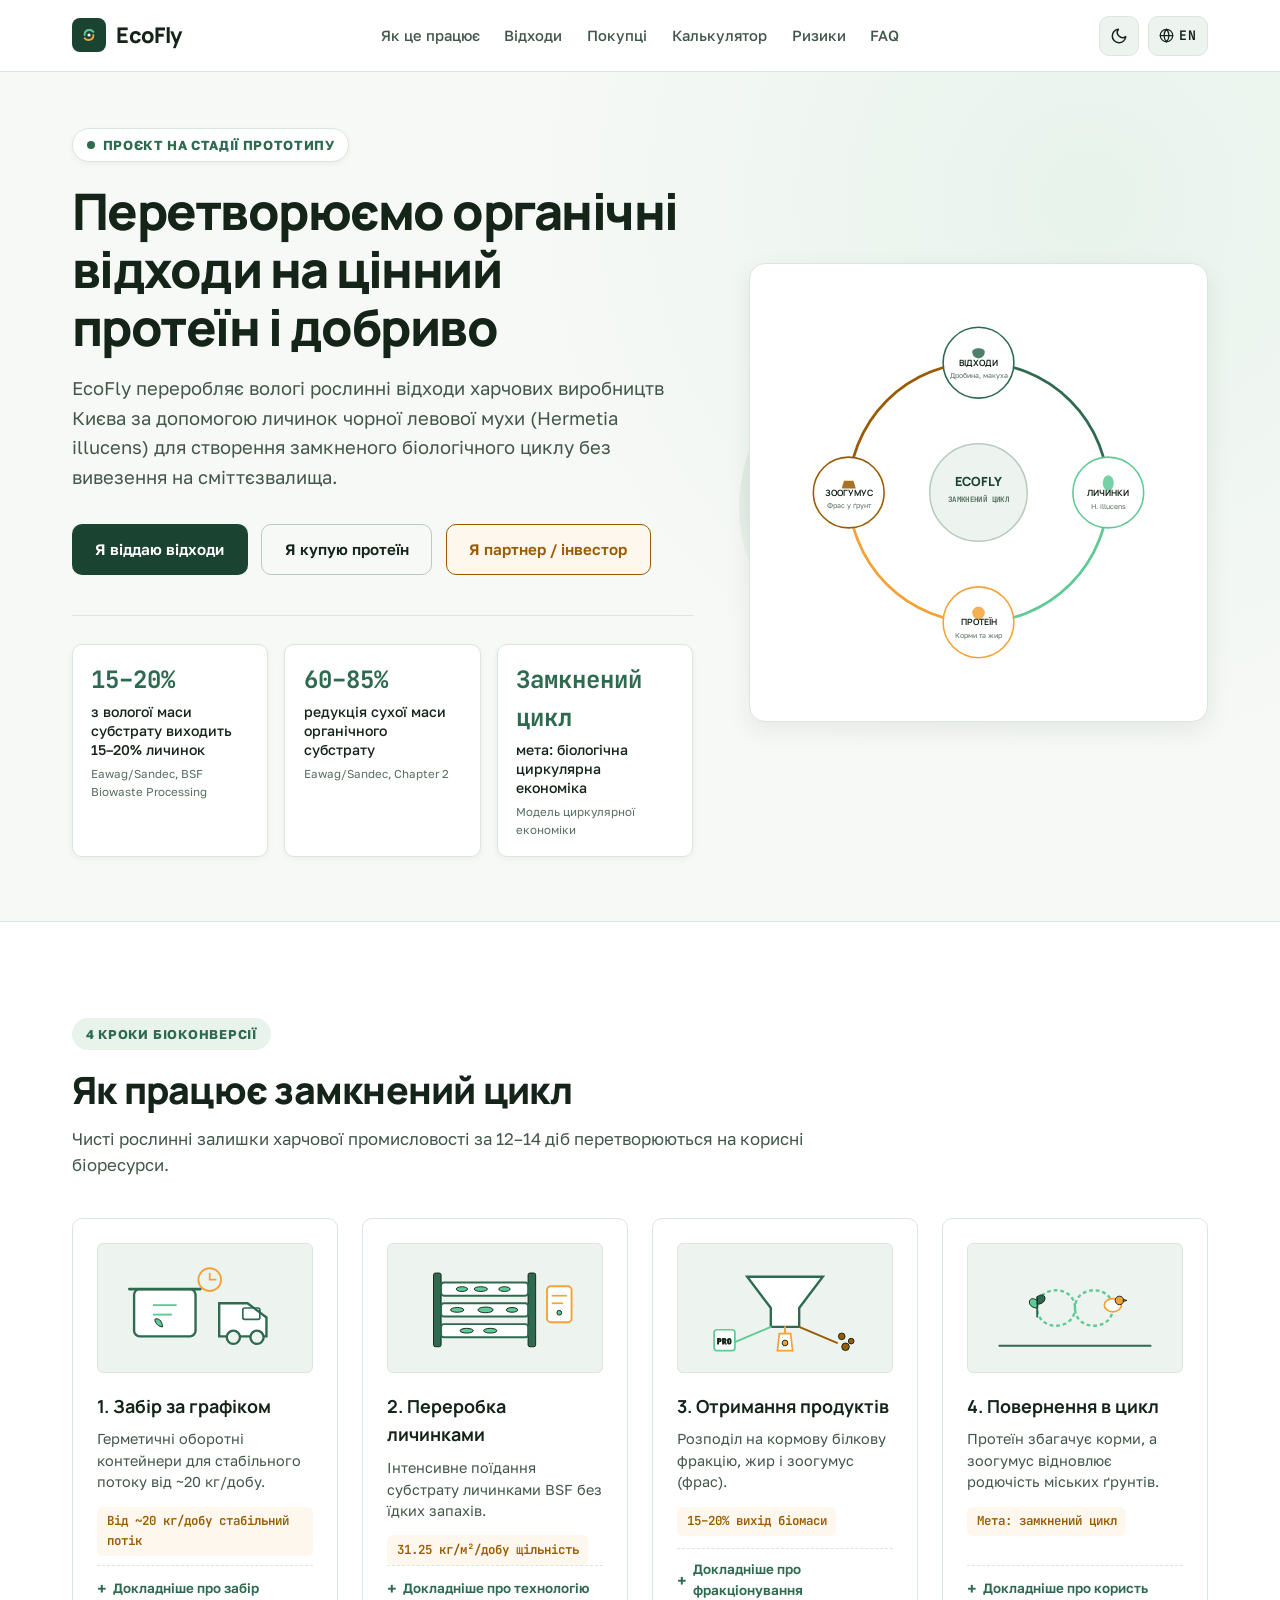
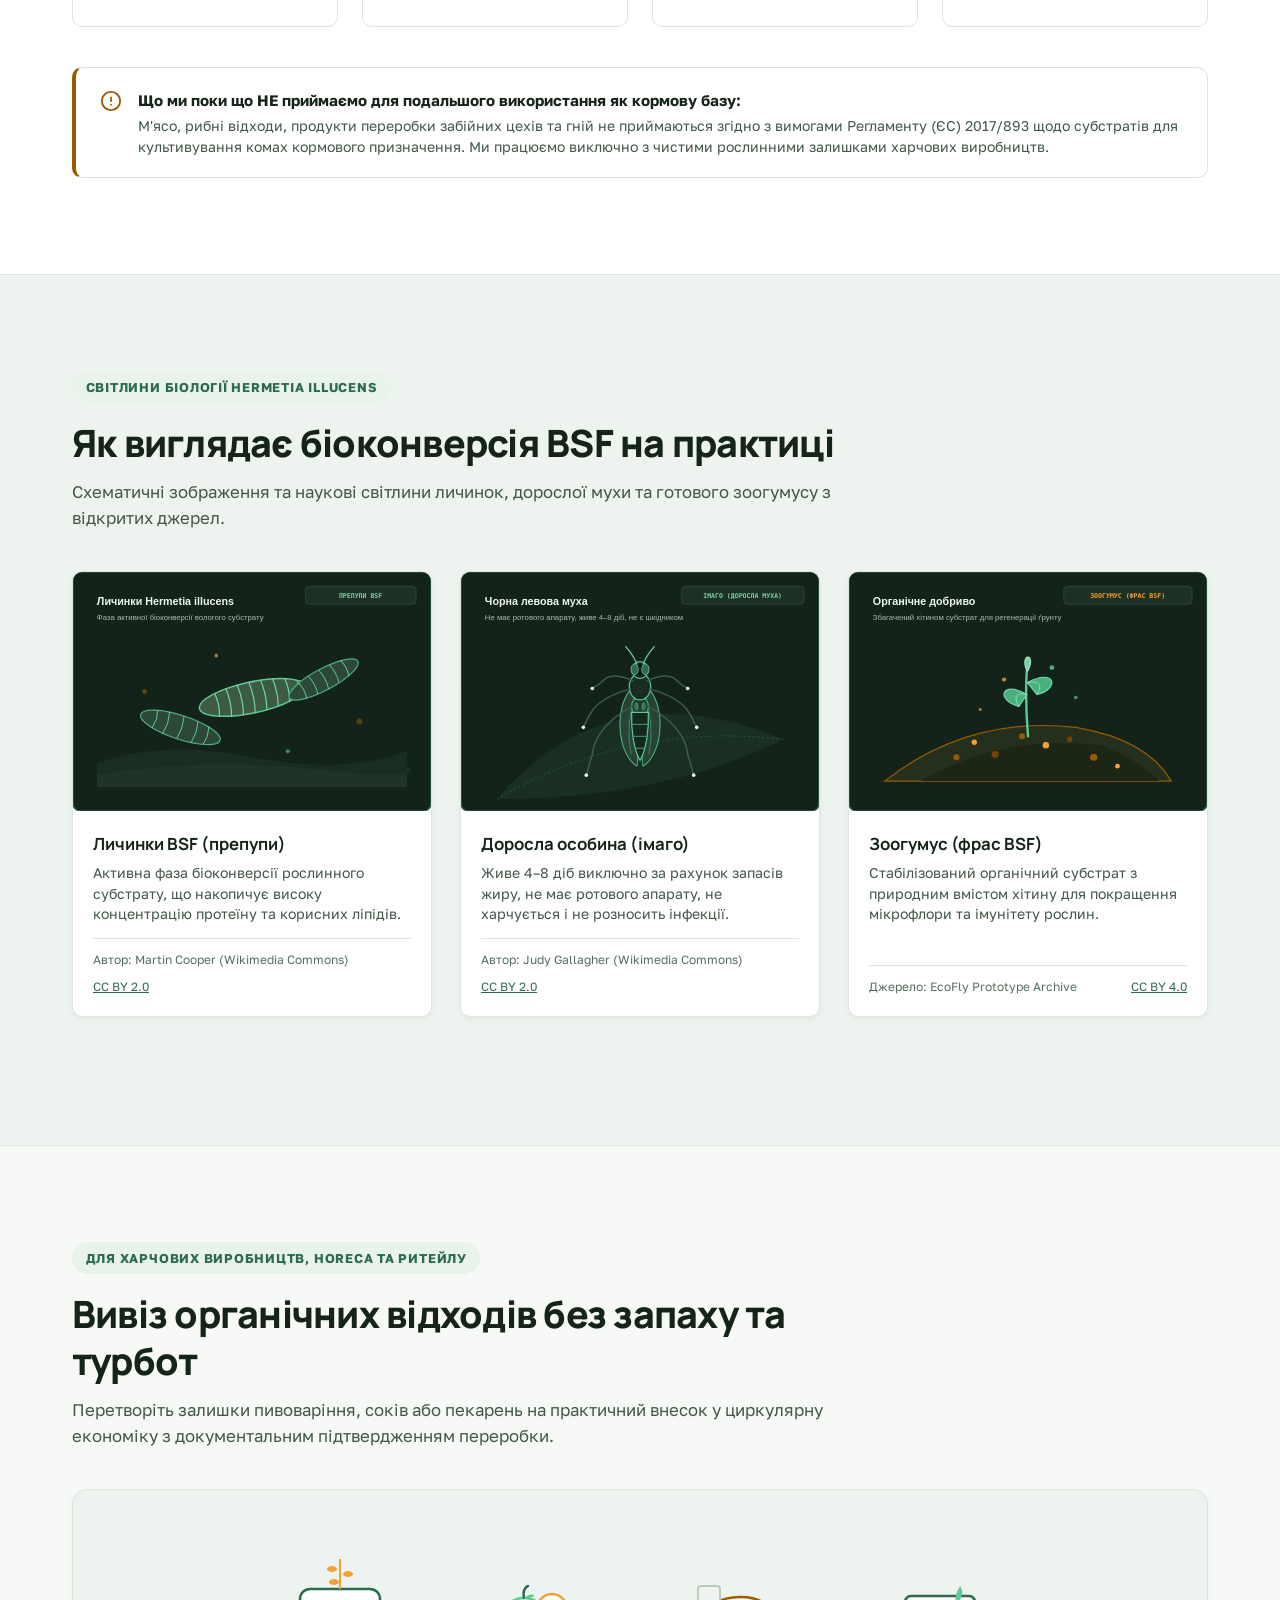
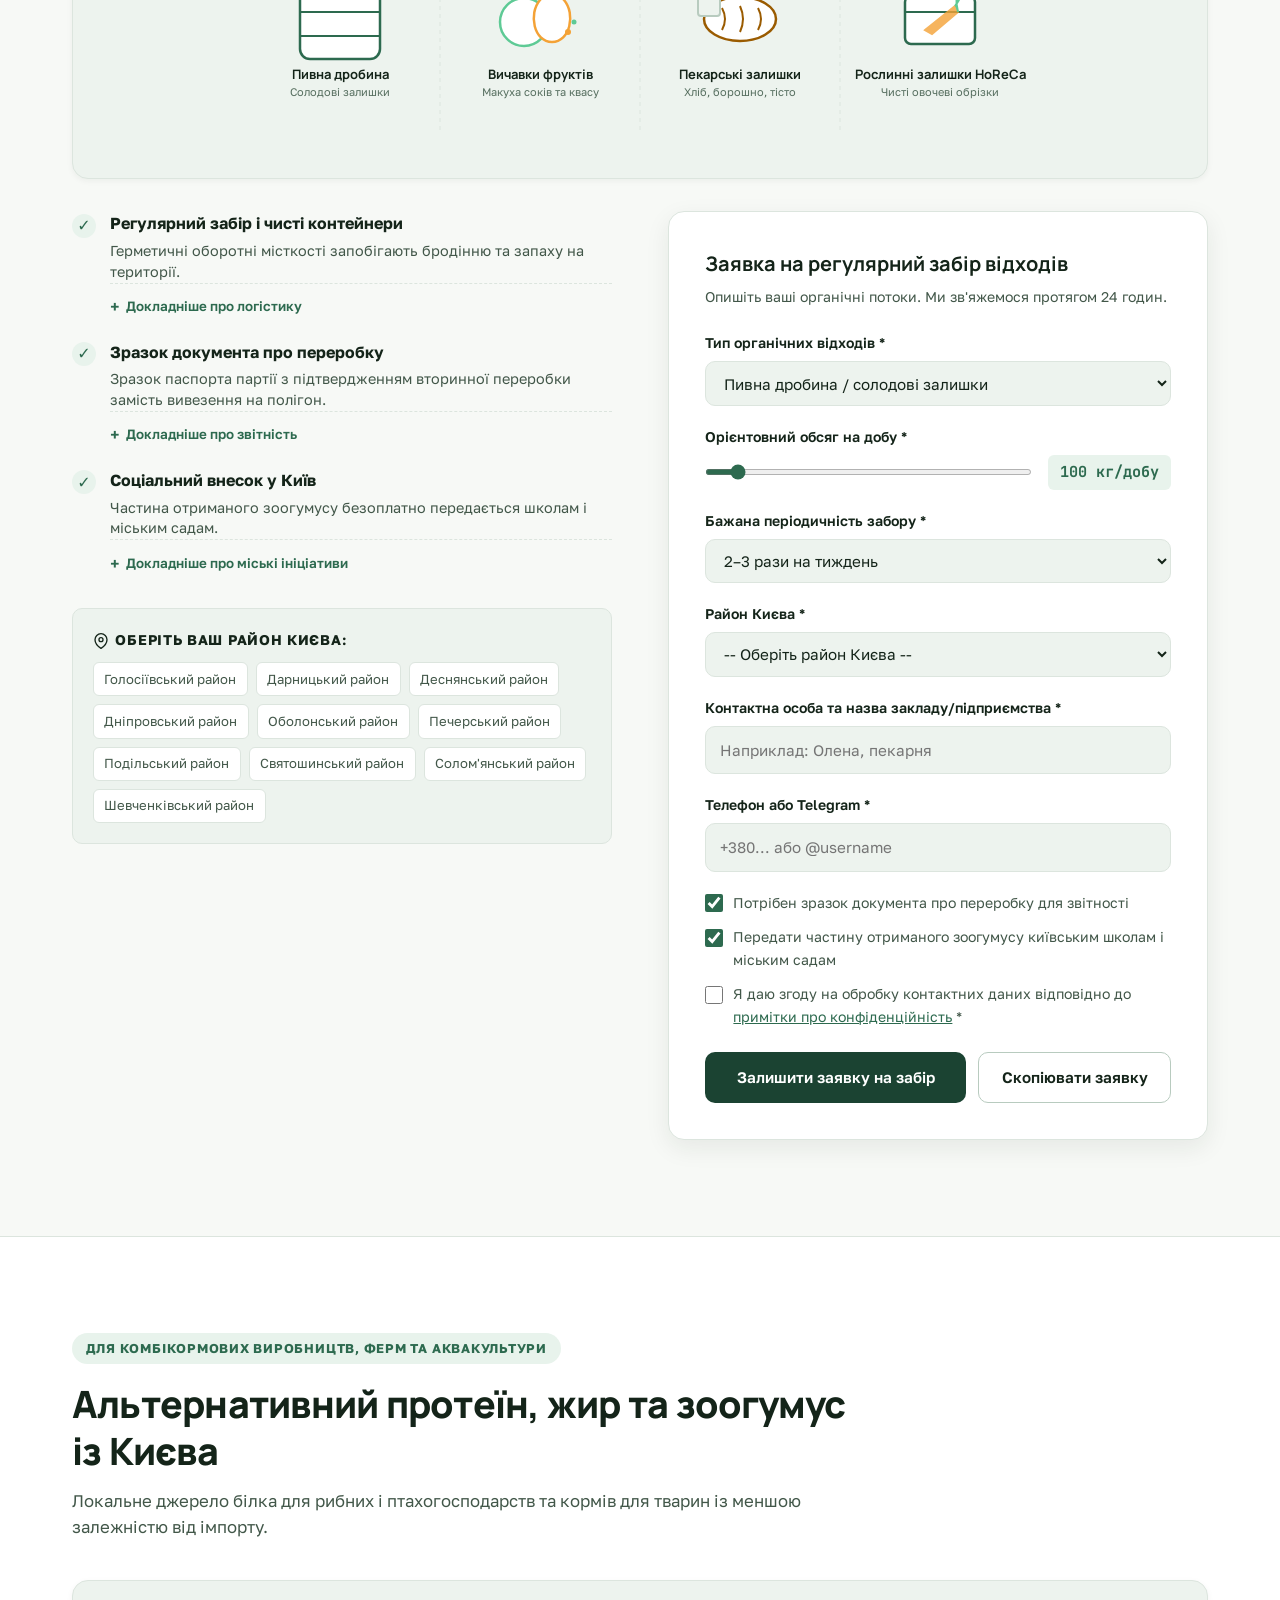
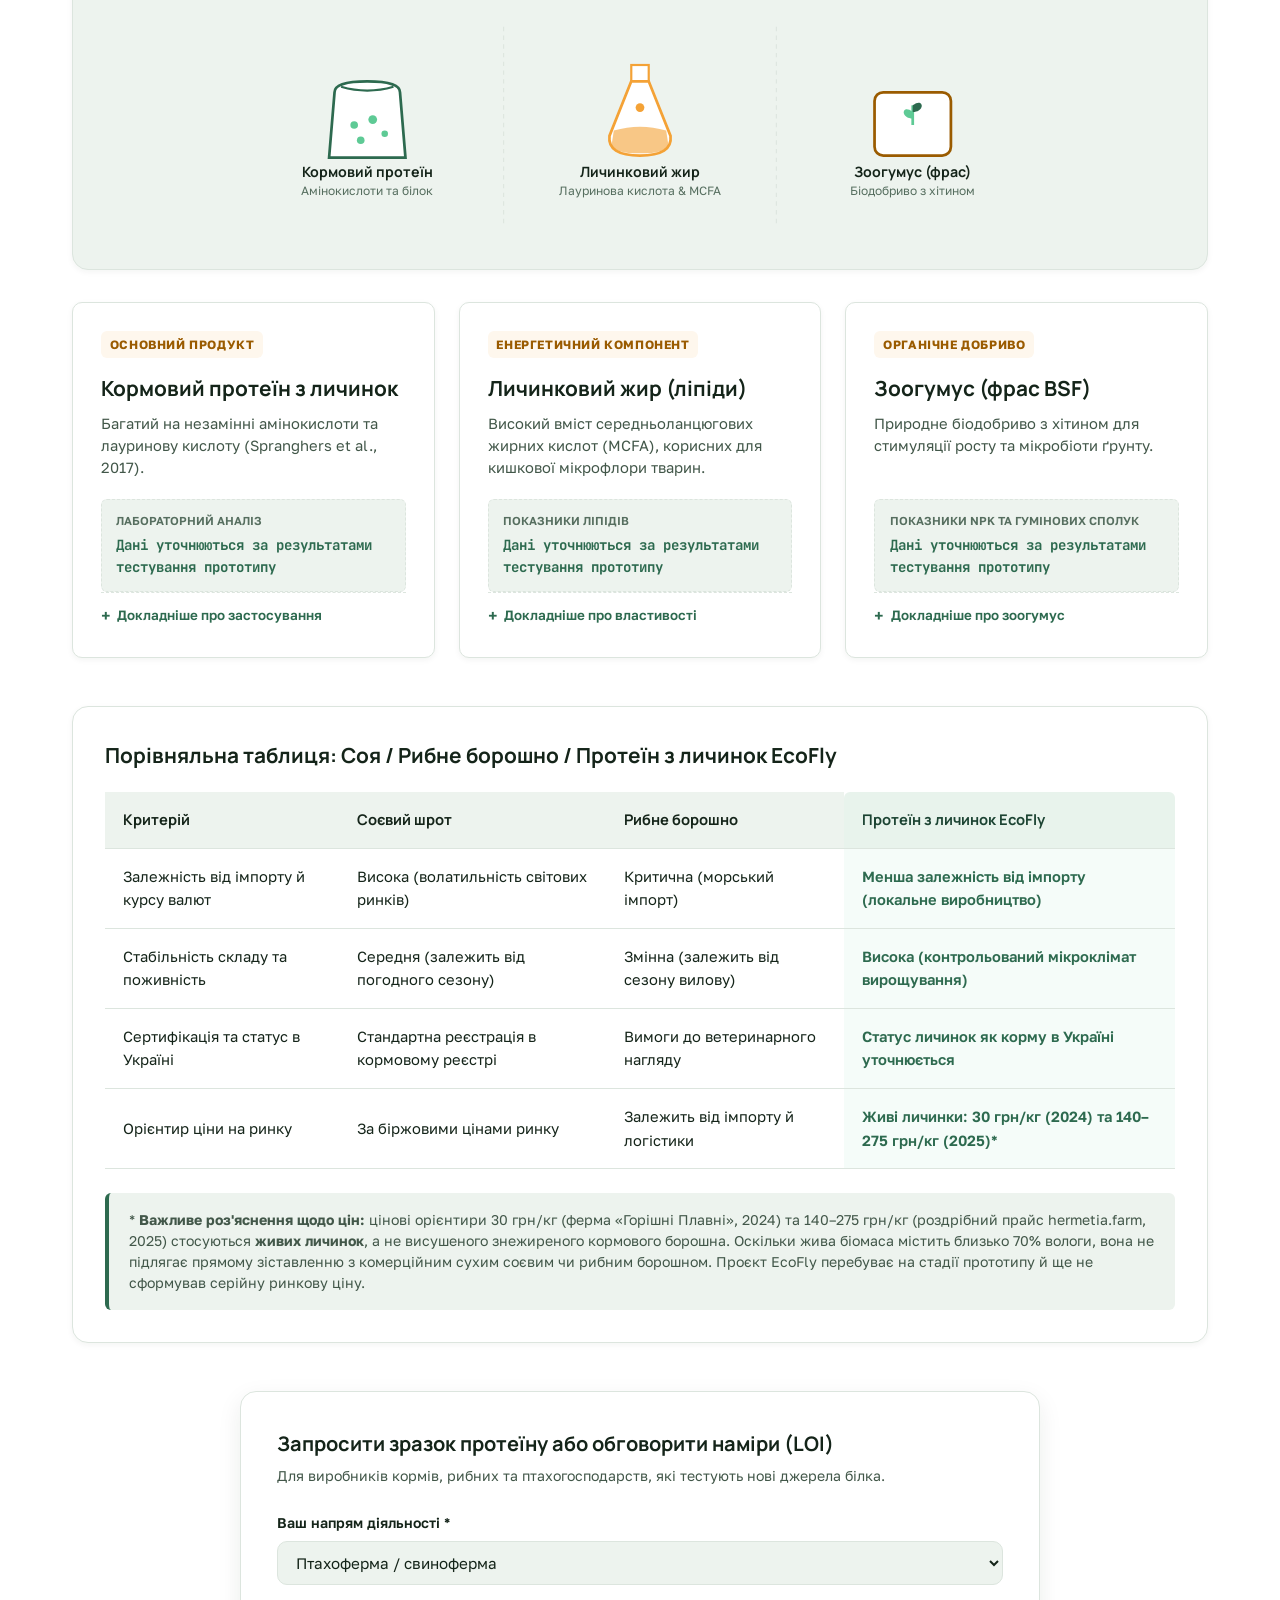
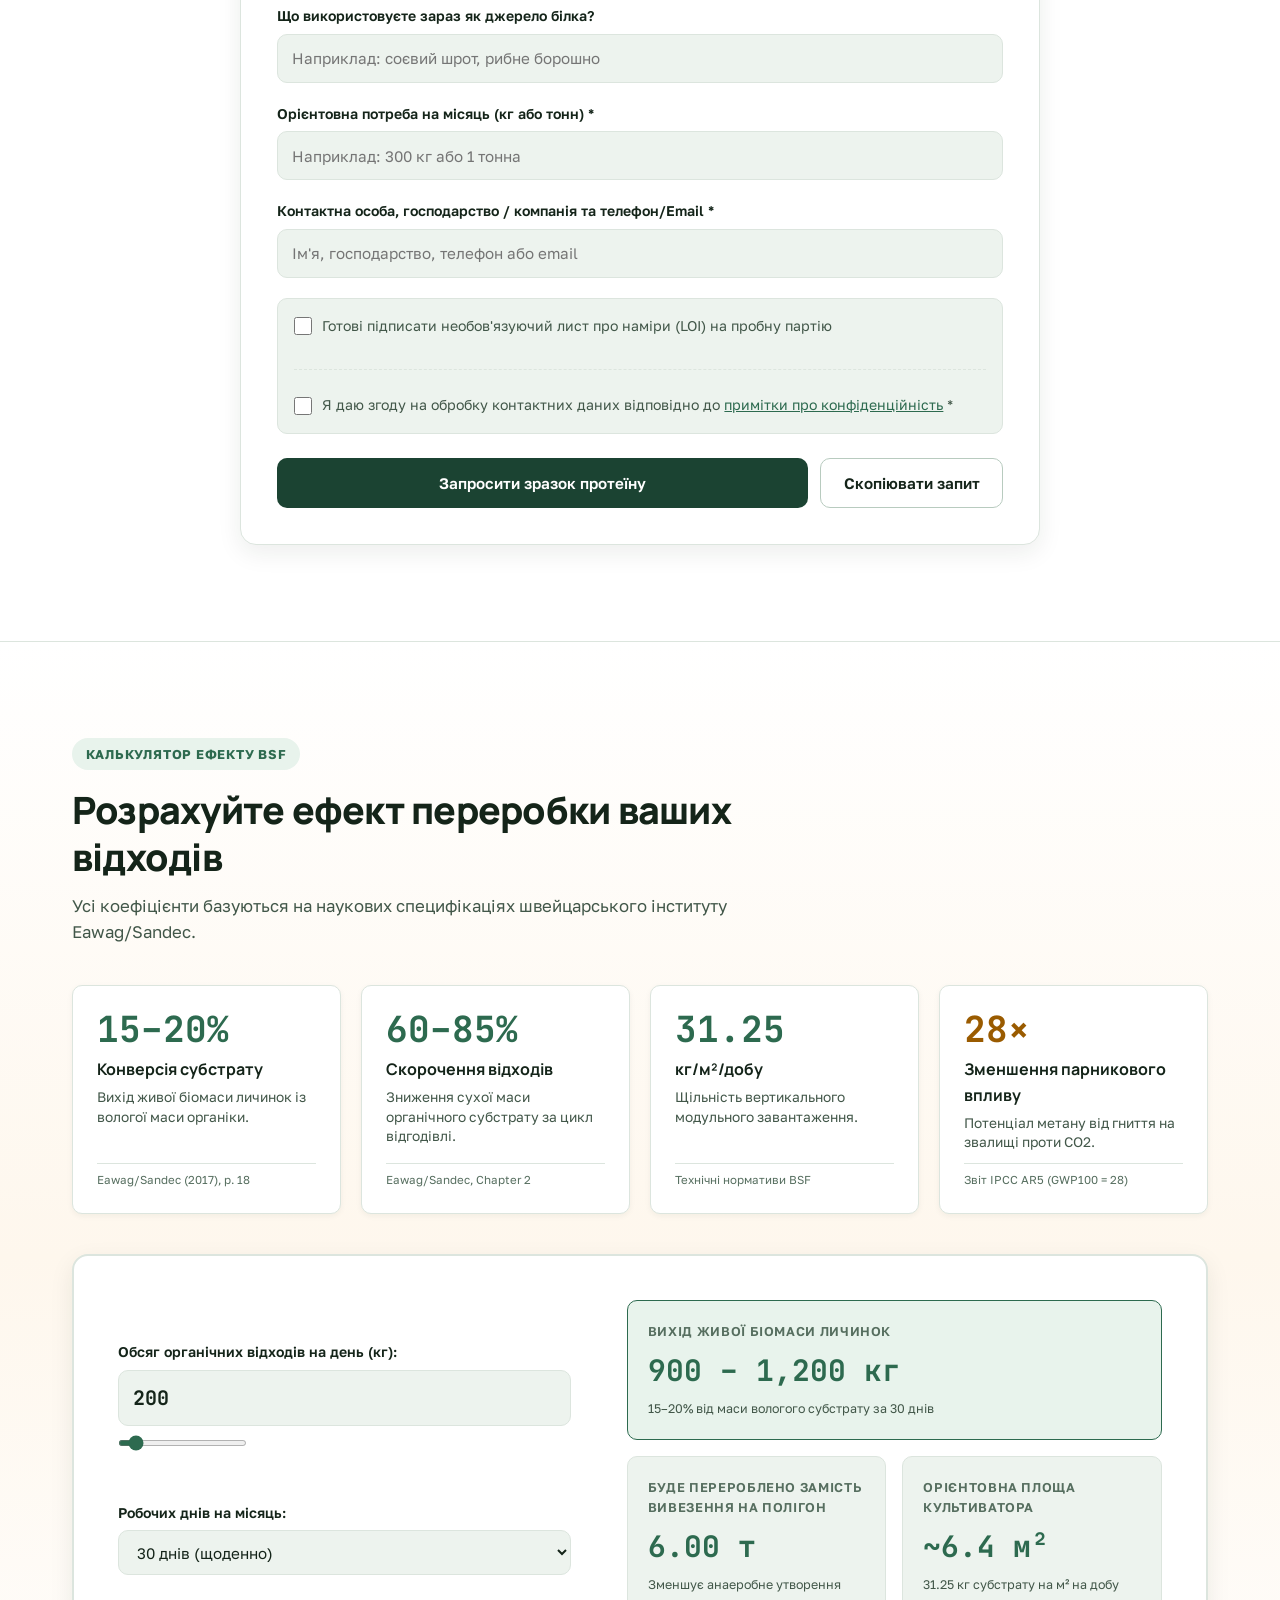
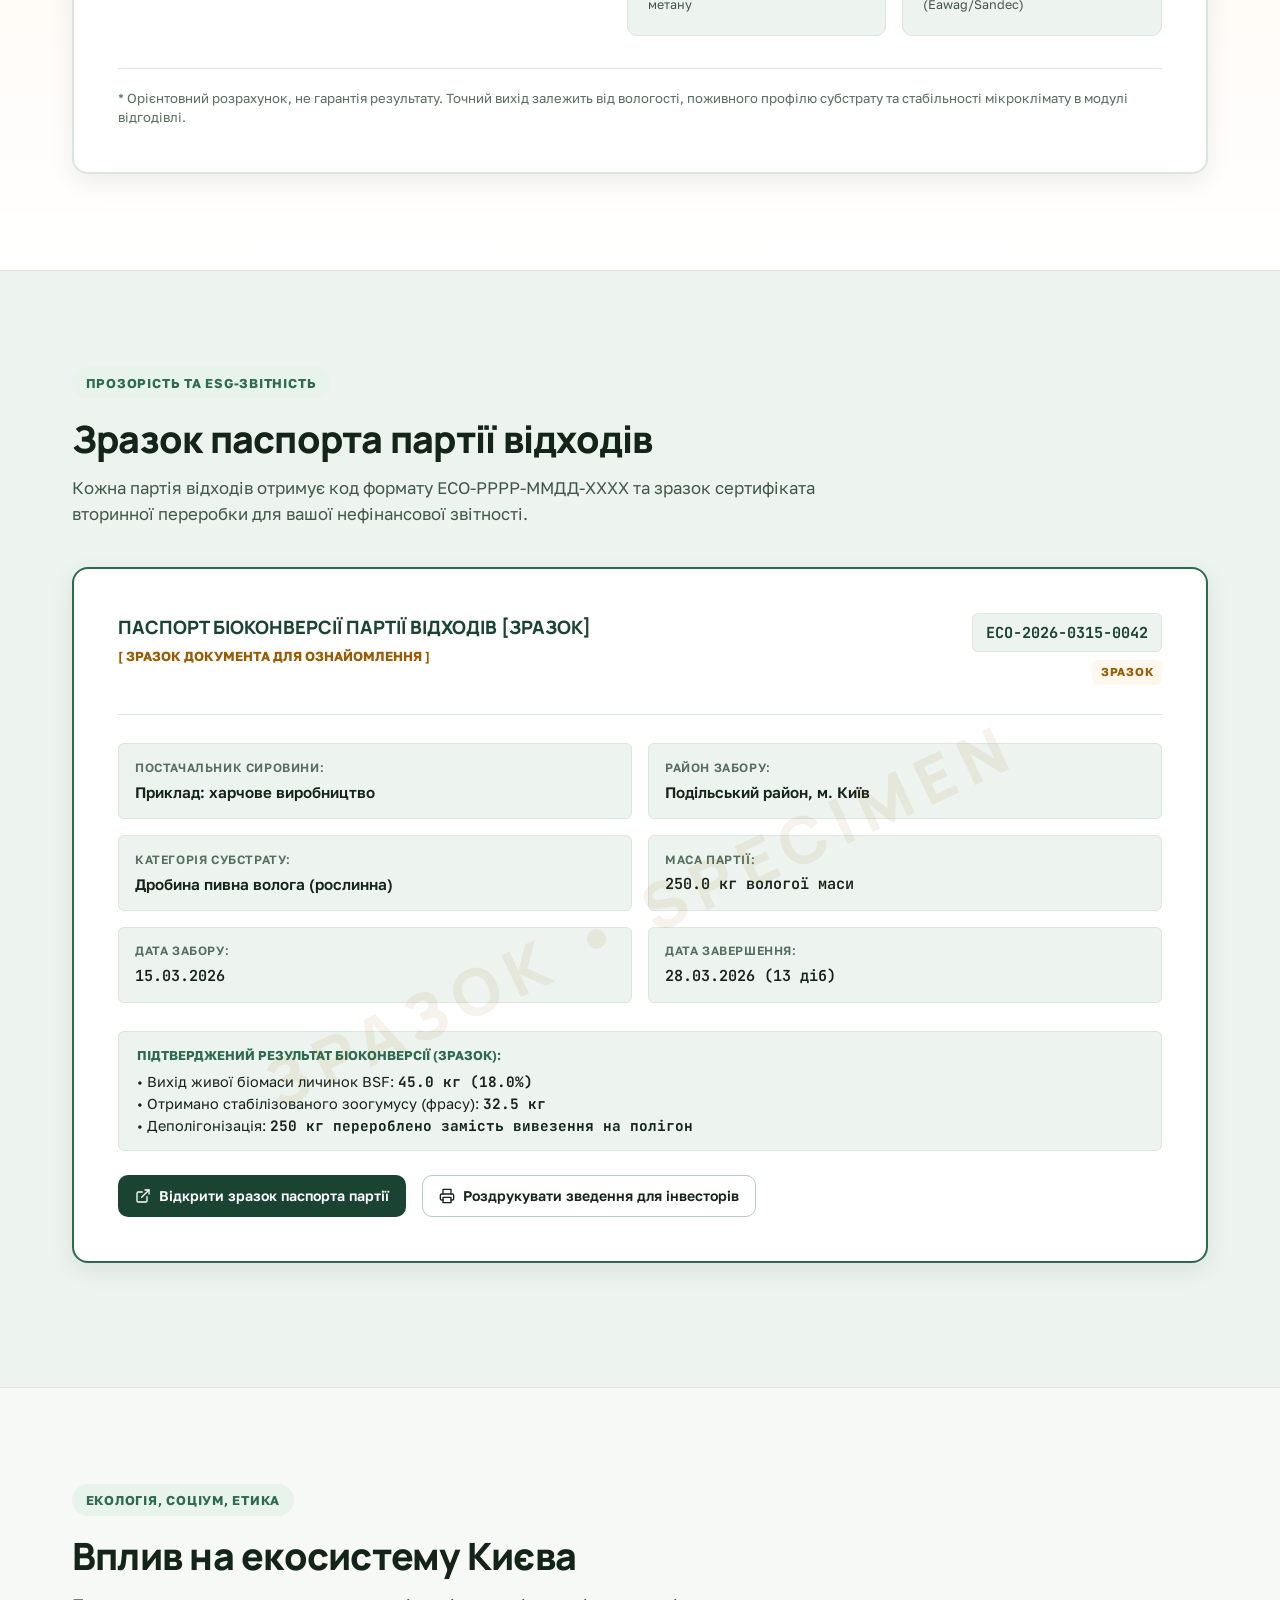
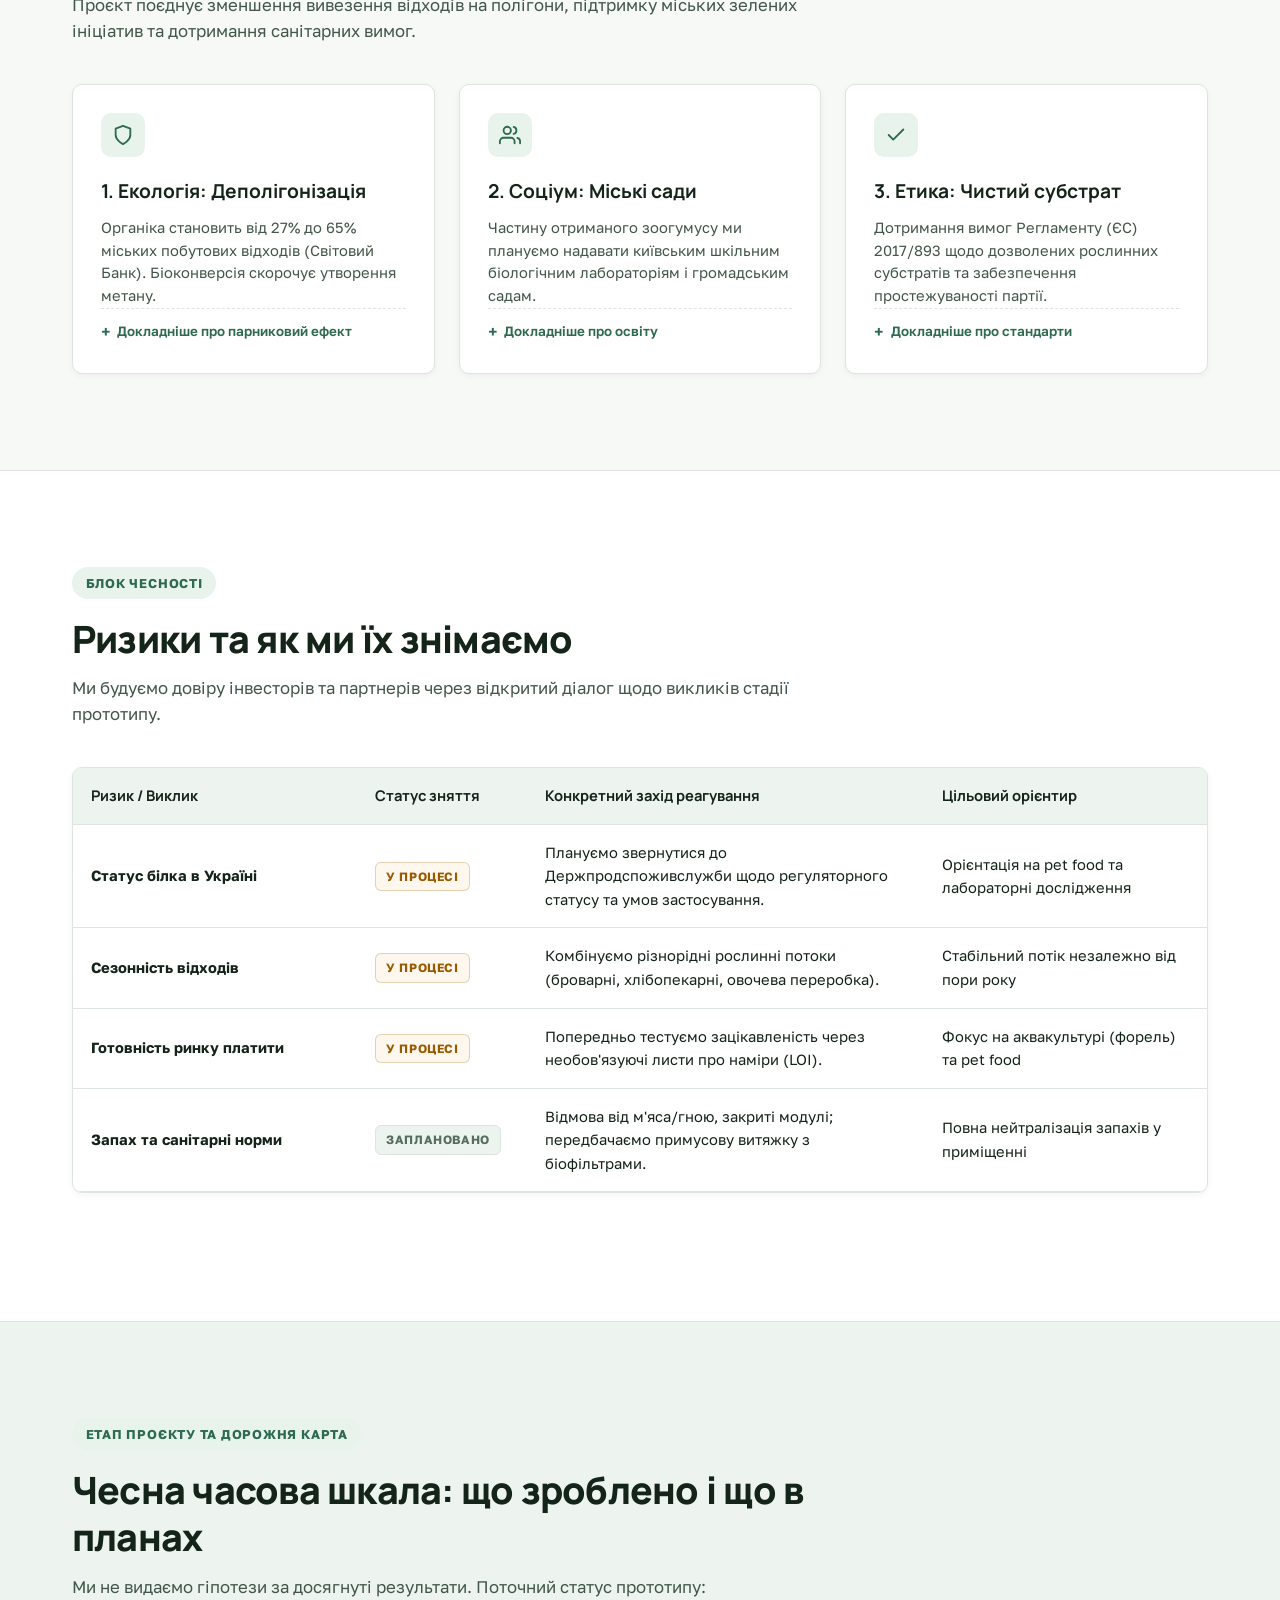
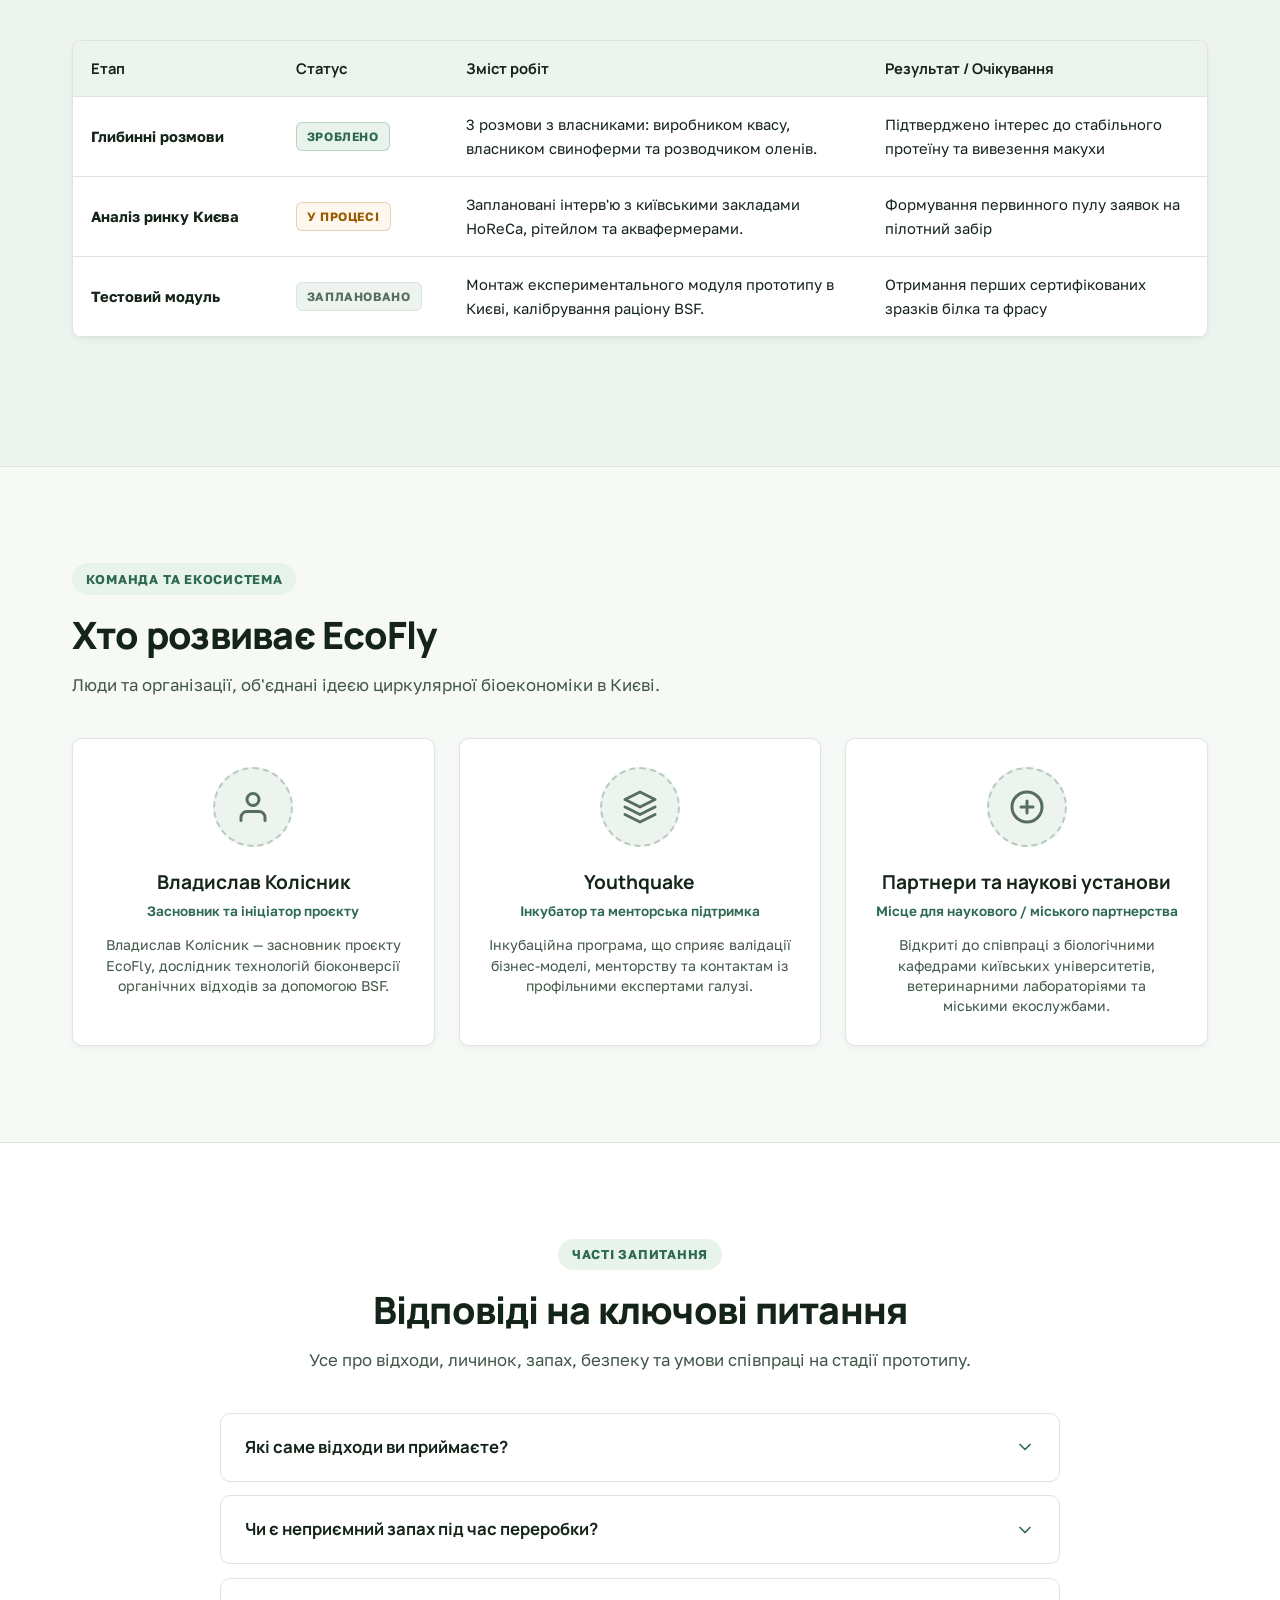
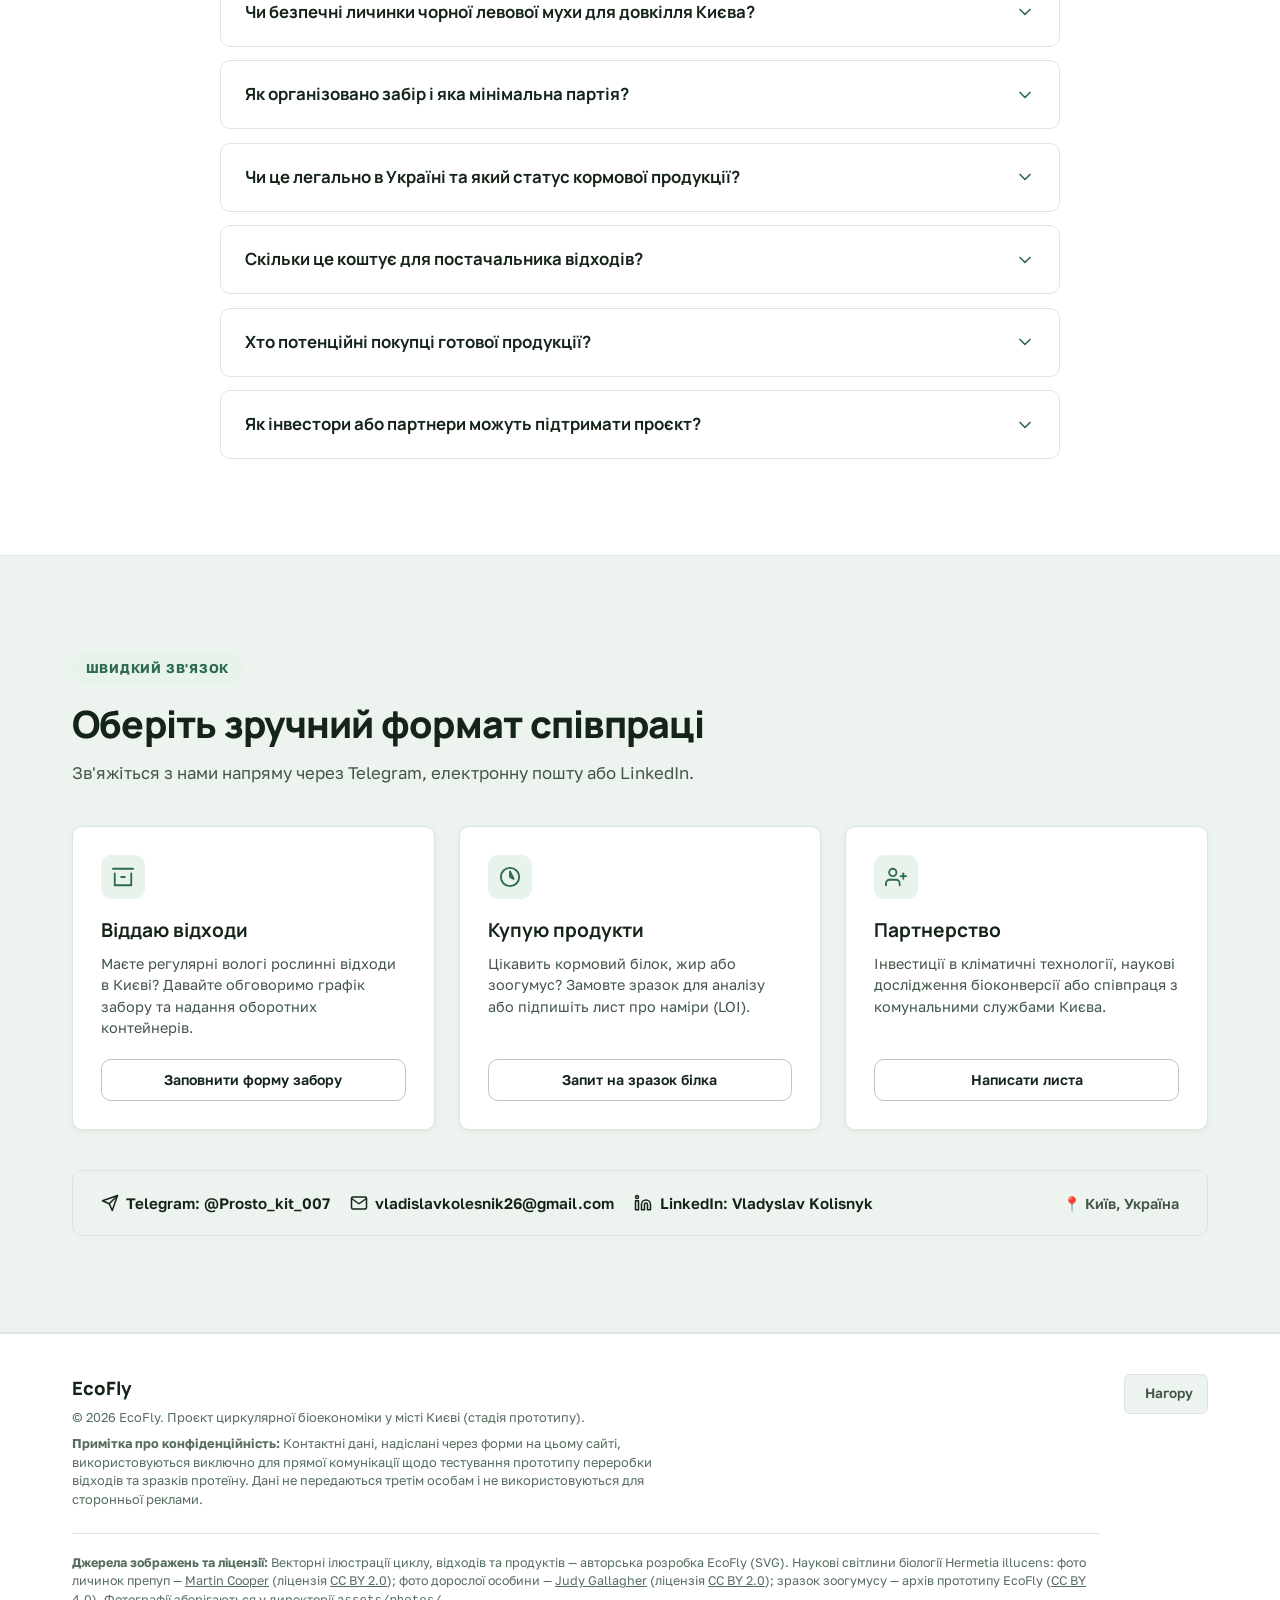
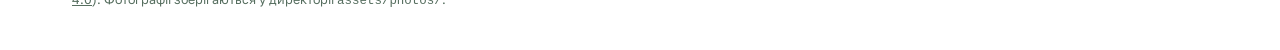
==== commit e14ed5b5: "Add files via upload зміни тексту + фото" ====
--- a/index.html
+++ b/index.html
@@ -84,7 +84,7 @@
        ======================================================================== -->
   <header class="site-header" id="site-header">
     <div class="container header-inner">
-      <!-- Logo (Clean EcoFly without "Пілот") -->
+      <!-- Logo -->
       <a href="#hero" class="logo" aria-label="EcoFly — Головна сторінка">
         <div class="logo-icon" aria-hidden="true">
           <svg width="20" height="20" viewBox="0 0 64 64" fill="none">
@@ -106,11 +106,10 @@
         <a href="#faq" class="nav-link" data-i18n="nav.faq">FAQ</a>
       </nav>
 
-      <!-- Header Controls: Theme, Language, CTA & Mobile Burger -->
+      <!-- Header Controls: Theme, Language, Mobile Burger -->
       <div class="header-actions">
-        <!-- Theme Toggle (Only Inline SVG, No Emoji) -->
+        <!-- Theme Toggle -->
         <button type="button" class="icon-btn" id="theme-toggle-btn" aria-label="Перемкнути тему оформлення (світла / темна)" data-i18n-aria="nav.theme_toggle_aria">
-          <!-- Sun SVG (visible in dark mode) -->
           <svg id="theme-icon-sun" width="18" height="18" viewBox="0 0 24 24" fill="none" stroke="currentColor" stroke-width="2" stroke-linecap="round" stroke-linejoin="round" style="display: none;">
             <circle cx="12" cy="12" r="5"></circle>
             <line x1="12" y1="1" x2="12" y2="3"></line>
@@ -122,13 +121,12 @@
             <line x1="4.22" y1="19.78" x2="5.64" y2="18.36"></line>
             <line x1="18.36" y1="5.64" x2="19.78" y2="4.22"></line>
           </svg>
-          <!-- Moon SVG (visible in light mode) -->
           <svg id="theme-icon-moon" width="18" height="18" viewBox="0 0 24 24" fill="none" stroke="currentColor" stroke-width="2" stroke-linecap="round" stroke-linejoin="round">
             <path d="M21 12.79A9 9 0 1 1 11.21 3 7 7 0 0 0 21 12.79z"></path>
           </svg>
         </button>
 
-        <!-- Language Switcher (UA / EN) -->
+        <!-- Language Switcher -->
         <button type="button" class="lang-btn" id="lang-toggle-btn" aria-label="Змінити мову (Українська / English)" data-i18n-aria="nav.lang_toggle_aria">
           <svg width="15" height="15" viewBox="0 0 24 24" fill="none" stroke="currentColor" stroke-width="2" stroke-linecap="round" stroke-linejoin="round" aria-hidden="true">
             <circle cx="12" cy="12" r="10"></circle>
@@ -150,10 +148,11 @@
     </div>
   </header>
 
-  <!-- Mobile Drawer Menu (Contains all sections) -->
+  <!-- Mobile Drawer Menu -->
   <div class="mobile-menu" id="mobile-menu" role="dialog" aria-modal="true" aria-label="Мобільне меню навігації">
     <div class="mobile-nav-links">
       <a href="#how-it-works" class="mobile-nav-link" data-i18n="nav.how_it_works">Як це працює</a>
+      <a href="#photos" class="mobile-nav-link">Світлини BSF</a>
       <a href="#for-waste" class="mobile-nav-link" data-i18n="nav.for_waste">Для постачальників відходів</a>
       <a href="#for-buyers" class="mobile-nav-link" data-i18n="nav.for_buyers">Для покупців протеїну</a>
       <a href="#calculator" class="mobile-nav-link" data-i18n="nav.calculator">Калькулятор ефекту</a>
@@ -172,9 +171,9 @@
 
   <main id="main-content">
     <!-- ======================================================================
-         2. HERO SECTION
+         2. HERO SECTION (With Organic Fluid Backdrop)
          ====================================================================== -->
-    <section class="section hero-section" id="hero">
+    <section class="section section-primary hero-section" id="hero">
       <div class="container">
         <div class="hero-grid">
           <!-- Text & CTAs -->
@@ -192,14 +191,14 @@
               EcoFly переробляє вологі рослинні відходи харчових виробництв Києва за допомогою личинок чорної левової мухи (Hermetia illucens) для створення замкненого біологічного циклу без вивезення на сміттєзвалища.
             </p>
 
-            <!-- 3 Audience Ingress Buttons -->
+            <!-- 3 Audience Buttons -->
             <div class="hero-cta-group">
               <a href="#for-waste" class="btn btn-primary" data-i18n="hero.btn_waste">Я віддаю відходи</a>
               <a href="#for-buyers" class="btn btn-outline" data-i18n="hero.btn_buyers">Я купую протеїн</a>
               <a href="#contact" class="btn btn-amber" data-i18n="hero.btn_partner">Я партнер / інвестор</a>
             </div>
 
-            <!-- Scientific Facts Strip with Sources -->
+            <!-- Scientific Facts Strip -->
             <div class="fact-strip">
               <div class="fact-item">
                 <div class="fact-val" data-i18n="hero.fact1_val">15–20%</div>
@@ -221,150 +220,257 @@
             </div>
           </div>
 
-          <!-- Animated Closed-Loop SVG Diagram (Enlarged Spacing & Legible Labels) -->
-          <div class="hero-visual-card" aria-label="Схема замкненого циклу EcoFly">
-            <svg class="cycle-diagram-svg" viewBox="0 0 520 520" fill="none" xmlns="http://www.w3.org/2000/svg" role="img" aria-labelledby="diagram-title diagram-desc">
-              <title id="diagram-title">Замкнений цикл переробки EcoFly</title>
-              <desc id="diagram-desc">Схема чотирьох етапів: органічні відходи потрапляють до личинок BSF, перетворюються на протеїн, жир і зоогумус, що повертається у ґрунт.</desc>
-
-              <!-- Central Circular Track -->
-              <circle cx="260" cy="260" r="165" stroke="var(--border-subtle)" stroke-width="2" stroke-dasharray="6 6"/>
-
-              <!-- Flow Arcs with Pulses -->
-              <!-- Arc 1: Top (Waste) to Right (BSF Larvae) -->
-              <path class="flow-arrow-pulse" d="M 260 95 A 165 165 0 0 1 425 260" stroke="#2D6A4F" stroke-width="3.5" stroke-linecap="round"/>
-              <polygon points="421,252 429,264 433,250" fill="#2D6A4F"/>
-
-              <!-- Arc 2: Right (Larvae) to Bottom (Protein & Fat) -->
-              <path class="flow-arrow-pulse" d="M 425 260 A 165 165 0 0 1 260 425" stroke="#5ECA95" stroke-width="3.5" stroke-linecap="round"/>
-              <polygon points="268,421 256,429 270,433" fill="#5ECA95"/>
-
-              <!-- Arc 3: Bottom (Protein/Fat) to Left (Frass / Soil) -->
-              <path class="flow-arrow-pulse" d="M 260 425 A 165 165 0 0 1 95 260" stroke="#F4A236" stroke-width="3.5" stroke-linecap="round"/>
-              <polygon points="99,268 91,256 87,270" fill="#F4A236"/>
-
-              <!-- Arc 4: Left (Soil/Frass) to Top (New Agriculture) -->
-              <path class="flow-arrow-pulse" d="M 95 260 A 165 165 0 0 1 260 95" stroke="#9A5B00" stroke-width="3.5" stroke-linecap="round"/>
-              <polygon points="252,99 264,91 250,87" fill="#9A5B00"/>
-
-              <!-- Central Hub -->
-              <circle cx="260" cy="260" r="62" fill="var(--bg-surface-elevated)" stroke="var(--border-strong)" stroke-width="2"/>
-              <text x="260" y="252" text-anchor="middle" font-family="'Manrope', sans-serif" font-weight="800" font-size="16" fill="var(--brand-pine)" data-i18n="diagram.center_title">ECOFLY</text>
-              <text x="260" y="272" text-anchor="middle" font-family="'JetBrains Mono', monospace" font-size="9.5" font-weight="700" letter-spacing="0.05em" fill="var(--text-muted)" data-i18n="diagram.center_sub">ЗАМКНЕНИЙ ЦИКЛ</text>
-
-              <!-- Node 1: Top - Organic Waste (r=45 for ample padding) -->
-              <g transform="translate(260, 95)">
-                <circle cx="0" cy="0" r="45" fill="var(--bg-surface)" stroke="#2D6A4F" stroke-width="2"/>
-                <path d="M-8 -14 C-8 -20 8 -20 8 -14 C8 -3 -8 -3 -8 -14 Z" fill="#2D6A4F" opacity="0.85"/>
-                <text x="0" y="4" text-anchor="middle" font-family="'Manrope', sans-serif" font-weight="700" font-size="11" fill="var(--text-primary)" data-i18n="diagram.waste">ВІДХОДИ</text>
-                <text x="0" y="20" text-anchor="middle" font-size="9" fill="var(--text-muted)" data-i18n="diagram.waste_sub">Дробина, макуха</text>
-              </g>
-
-              <!-- Node 2: Right - BSF Larvae -->
-              <g transform="translate(425, 260)">
-                <circle cx="0" cy="0" r="45" fill="var(--bg-surface)" stroke="#5ECA95" stroke-width="2"/>
-                <ellipse cx="0" cy="-12" rx="7" ry="10" fill="#5ECA95" opacity="0.85"/>
-                <text x="0" y="5" text-anchor="middle" font-family="'Manrope', sans-serif" font-weight="700" font-size="11" fill="var(--text-primary)" data-i18n="diagram.larvae">ЛИЧИНКИ</text>
-                <text x="0" y="21" text-anchor="middle" font-size="9" fill="var(--text-muted)" data-i18n="diagram.larvae_sub">H. illucens</text>
-              </g>
-
-              <!-- Node 3: Bottom - Protein & Lipids -->
-              <g transform="translate(260, 425)">
-                <circle cx="0" cy="0" r="45" fill="var(--bg-surface)" stroke="#F4A236" stroke-width="2"/>
-                <circle cx="0" cy="-12" r="8" fill="#F4A236" opacity="0.85"/>
-                <text x="0" y="4" text-anchor="middle" font-family="'Manrope', sans-serif" font-weight="700" font-size="11" fill="var(--text-primary)" data-i18n="diagram.protein">ПРОТЕЇН</text>
-                <text x="0" y="20" text-anchor="middle" font-size="9" fill="var(--text-muted)" data-i18n="diagram.protein_sub">Корми та жир</text>
-              </g>
-
-              <!-- Node 4: Left - Frass / Soil -->
-              <g transform="translate(95, 260)">
-                <circle cx="0" cy="0" r="45" fill="var(--bg-surface)" stroke="#9A5B00" stroke-width="2"/>
-                <path d="M-6 -15 L6 -15 L9 -5 L-9 -5 Z" fill="#9A5B00" opacity="0.85"/>
-                <text x="0" y="4" text-anchor="middle" font-family="'Manrope', sans-serif" font-weight="700" font-size="11" fill="var(--text-primary)" data-i18n="diagram.frass">ЗООГУМУС</text>
-                <text x="0" y="20" text-anchor="middle" font-size="9" fill="var(--text-muted)" data-i18n="diagram.frass_sub">Фрас у ґрунт</text>
-              </g>
+          <!-- Hero Visual: Cycle Diagram with Organic Vector Backdrop -->
+          <div class="hero-visual-wrap">
+            <!-- Organic Fluid Shapes SVG Backdrop -->
+            <svg class="hero-organic-backdrop" viewBox="0 0 600 600" fill="none" xmlns="http://www.w3.org/2000/svg" aria-hidden="true">
+              <!-- Gradient definitions -->
+              <defs>
+                <radialGradient id="organicBlob1" cx="40%" cy="40%" r="55%">
+                  <stop offset="0%" stop-color="#5ECA95" stop-opacity="0.35"/>
+                  <stop offset="100%" stop-color="#2D6A4F" stop-opacity="0.0"/>
+                </radialGradient>
+                <radialGradient id="organicBlob2" cx="60%" cy="60%" r="50%">
+                  <stop offset="0%" stop-color="#F4A236" stop-opacity="0.25"/>
+                  <stop offset="100%" stop-color="#9A5B00" stop-opacity="0.0"/>
+                </radialGradient>
+                <linearGradient id="curveGrad" x1="0%" y1="0%" x2="100%" y2="100%">
+                  <stop offset="0%" stop-color="#5ECA95" stop-opacity="0.2"/>
+                  <stop offset="100%" stop-color="#F4A236" stop-opacity="0.15"/>
+                </linearGradient>
+              </defs>
+              <!-- Layered Organic Blobs -->
+              <path d="M 430 180 C 520 250 510 390 420 470 C 330 550 190 520 120 440 C 50 360 70 230 150 150 C 230 70 340 110 430 180 Z" fill="url(#organicBlob1)"/>
+              <path d="M 460 320 C 520 420 390 530 290 510 C 190 490 120 410 150 310 C 180 210 280 170 380 200 C 480 230 400 220 460 320 Z" fill="url(#organicBlob2)"/>
+              <path d="M 120 220 Q 280 100 480 260 T 380 480 Q 180 500 120 220 Z" stroke="url(#curveGrad)" stroke-width="2" fill="none" opacity="0.6"/>
             </svg>
+
+            <!-- Cycle Diagram Card -->
+            <div class="hero-visual-card" aria-label="Схема замкненого циклу EcoFly">
+              <svg class="cycle-diagram-svg" viewBox="0 0 520 520" fill="none" xmlns="http://www.w3.org/2000/svg" role="img" aria-labelledby="diagram-title diagram-desc">
+                <title id="diagram-title">Замкнений цикл переробки EcoFly</title>
+                <desc id="diagram-desc">Схема чотирьох етапів: органічні відходи потрапляють до личинок BSF, перетворюються на протеїн, жир і зоогумус, що повертається у ґрунт.</desc>
+
+                <!-- Central Circular Track -->
+                <circle cx="260" cy="260" r="165" stroke="var(--border-subtle)" stroke-width="2" stroke-dasharray="6 6"/>
+
+                <!-- Flow Arcs with Pulses -->
+                <path class="flow-arrow-pulse" d="M 260 95 A 165 165 0 0 1 425 260" stroke="#2D6A4F" stroke-width="3.5" stroke-linecap="round"/>
+                <polygon points="421,252 429,264 433,250" fill="#2D6A4F"/>
+
+                <path class="flow-arrow-pulse" d="M 425 260 A 165 165 0 0 1 260 425" stroke="#5ECA95" stroke-width="3.5" stroke-linecap="round"/>
+                <polygon points="268,421 256,429 270,433" fill="#5ECA95"/>
+
+                <path class="flow-arrow-pulse" d="M 260 425 A 165 165 0 0 1 95 260" stroke="#F4A236" stroke-width="3.5" stroke-linecap="round"/>
+                <polygon points="99,268 91,256 87,270" fill="#F4A236"/>
+
+                <path class="flow-arrow-pulse" d="M 95 260 A 165 165 0 0 1 260 95" stroke="#9A5B00" stroke-width="3.5" stroke-linecap="round"/>
+                <polygon points="252,99 264,91 250,87" fill="#9A5B00"/>
+
+                <!-- Central Hub -->
+                <circle cx="260" cy="260" r="62" fill="var(--bg-surface-elevated)" stroke="var(--border-strong)" stroke-width="2"/>
+                <text x="260" y="252" text-anchor="middle" font-family="'Manrope', sans-serif" font-weight="800" font-size="16" fill="var(--brand-pine)" data-i18n="diagram.center_title">ECOFLY</text>
+                <text x="260" y="272" text-anchor="middle" font-family="'JetBrains Mono', monospace" font-size="9.5" font-weight="700" letter-spacing="0.05em" fill="var(--text-muted)" data-i18n="diagram.center_sub">ЗАМКНЕНИЙ ЦИКЛ</text>
+
+                <!-- Node 1: Top - Organic Waste (r=45 for ample padding) -->
+                <g transform="translate(260, 95)">
+                  <circle cx="0" cy="0" r="45" fill="var(--bg-surface)" stroke="#2D6A4F" stroke-width="2"/>
+                  <path d="M-8 -14 C-8 -20 8 -20 8 -14 C8 -3 -8 -3 -8 -14 Z" fill="#2D6A4F" opacity="0.85"/>
+                  <text x="0" y="4" text-anchor="middle" font-family="'Manrope', sans-serif" font-weight="700" font-size="11" fill="var(--text-primary)" data-i18n="diagram.waste">ВІДХОДИ</text>
+                  <text x="0" y="20" text-anchor="middle" font-size="9" fill="var(--text-muted)" data-i18n="diagram.waste_sub">Дробина, макуха</text>
+                </g>
+
+                <!-- Node 2: Right - BSF Larvae -->
+                <g transform="translate(425, 260)">
+                  <circle cx="0" cy="0" r="45" fill="var(--bg-surface)" stroke="#5ECA95" stroke-width="2"/>
+                  <ellipse cx="0" cy="-12" rx="7" ry="10" fill="#5ECA95" opacity="0.85"/>
+                  <text x="0" y="5" text-anchor="middle" font-family="'Manrope', sans-serif" font-weight="700" font-size="11" fill="var(--text-primary)" data-i18n="diagram.larvae">ЛИЧИНКИ</text>
+                  <text x="0" y="21" text-anchor="middle" font-size="9" fill="var(--text-muted)" data-i18n="diagram.larvae_sub">H. illucens</text>
+                </g>
+
+                <!-- Node 3: Bottom - Protein & Lipids -->
+                <g transform="translate(260, 425)">
+                  <circle cx="0" cy="0" r="45" fill="var(--bg-surface)" stroke="#F4A236" stroke-width="2"/>
+                  <circle cx="0" cy="-12" r="8" fill="#F4A236" opacity="0.85"/>
+                  <text x="0" y="4" text-anchor="middle" font-family="'Manrope', sans-serif" font-weight="700" font-size="11" fill="var(--text-primary)" data-i18n="diagram.protein">ПРОТЕЇН</text>
+                  <text x="0" y="20" text-anchor="middle" font-size="9" fill="var(--text-muted)" data-i18n="diagram.protein_sub">Корми та жир</text>
+                </g>
+
+                <!-- Node 4: Left - Frass / Soil -->
+                <g transform="translate(95, 260)">
+                  <circle cx="0" cy="0" r="45" fill="var(--bg-surface)" stroke="#9A5B00" stroke-width="2"/>
+                  <path d="M-6 -15 L6 -15 L9 -5 L-9 -5 Z" fill="#9A5B00" opacity="0.85"/>
+                  <text x="0" y="4" text-anchor="middle" font-family="'Manrope', sans-serif" font-weight="700" font-size="11" fill="var(--text-primary)" data-i18n="diagram.frass">ЗООГУМУС</text>
+                  <text x="0" y="20" text-anchor="middle" font-size="9" fill="var(--text-muted)" data-i18n="diagram.frass_sub">Фрас у ґрунт</text>
+                </g>
+              </svg>
+            </div>
           </div>
         </div>
       </div>
     </section>
 
     <!-- ======================================================================
-         3. HOW IT WORKS (4 STEPS & COMPLIANCE WARNING)
+         3. HOW IT WORKS (With 4 Linear Vector Illustrations)
          ====================================================================== -->
-    <section class="section section-alt" id="how-it-works">
+    <section class="section section-surface" id="how-it-works">
       <div class="container">
         <div class="section-header">
           <div class="section-badge" data-i18n="cycle.badge">4 кроки біоконверсії</div>
           <h2 class="section-title" data-i18n="cycle.title">Як працює замкнений цикл</h2>
           <p class="section-desc" data-i18n="cycle.desc">
-            Чисті рослинні залишки харчової промисловості за 12–14 діб перетворюються на корисні біоресурси для агросектору та міського озеленення.
+            Чисті рослинні залишки харчової промисловості за 12–14 діб перетворюються на корисні біоресурси.
           </p>
         </div>
 
         <div class="cycle-steps-grid">
-          <!-- Step 1 -->
+          <!-- Step 1: Collection -->
           <div class="step-card">
-            <div class="step-icon-wrap" aria-hidden="true">
-              <svg width="24" height="24" viewBox="0 0 24 24" fill="none" stroke="currentColor" stroke-width="2" stroke-linecap="round" stroke-linejoin="round">
-                <rect x="1" y="3" width="15" height="13"></rect>
-                <polygon points="16 8 20 8 23 11 23 16 16 16 16 8"></polygon>
-                <circle cx="5.5" cy="18.5" r="2.5"></circle>
-                <circle cx="18.5" cy="18.5" r="2.5"></circle>
+            <div class="step-illustration-wrap" aria-hidden="true">
+              <!-- Linear Vector Illustration: Scheduled Collection & Sealed Container -->
+              <svg class="step-illustration-svg" viewBox="0 0 200 110" fill="none" stroke="currentColor">
+                <!-- Returnable food container -->
+                <rect x="25" y="35" width="65" height="50" rx="6" stroke="#2D6A4F" stroke-width="2.5" fill="var(--bg-surface)"/>
+                <line x1="20" y1="35" x2="95" y2="35" stroke="#2D6A4F" stroke-width="3" stroke-linecap="round"/>
+                <line x1="45" y1="52" x2="70" y2="52" stroke="#5ECA95" stroke-width="2"/>
+                <line x1="45" y1="62" x2="65" y2="62" stroke="#5ECA95" stroke-width="2"/>
+                <!-- Plant symbol on container -->
+                <path d="M 55 75 C 55 68 50 65 47 67 C 47 72 52 75 55 75 Z" fill="#5ECA95"/>
+                <!-- Eco cargo transport van -->
+                <path d="M 115 50 L 145 50 L 165 65 L 165 85 L 115 85 Z" stroke="#2D6A4F" stroke-width="2.5" fill="var(--bg-surface)"/>
+                <rect x="140" y="55" width="18" height="12" rx="2" stroke="#2D6A4F" stroke-width="1.8"/>
+                <circle cx="130" cy="86" r="7" stroke="#2D6A4F" stroke-width="2.5" fill="var(--bg-surface-elevated)"/>
+                <circle cx="155" cy="86" r="7" stroke="#2D6A4F" stroke-width="2.5" fill="var(--bg-surface-elevated)"/>
+                <!-- Clock / schedule indicator -->
+                <circle cx="105" cy="25" r="12" stroke="#F4A236" stroke-width="2"/>
+                <polyline points="105,18 105,25 112,25" stroke="#F4A236" stroke-width="1.8"/>
               </svg>
             </div>
             <h3 class="step-title" data-i18n="cycle.step1_title">1. Забір за графіком</h3>
             <p class="step-desc" data-i18n="cycle.step1_desc">
-              Забираємо вологі рослинні залишки з пивоварень, сокових виробництв, пекарень та кухонь у герметичних контейнерах за узгодженим графіком.
+              Герметичні оборотні контейнери для стабільного потоку від ~20 кг/добу.
             </p>
             <div class="step-metric-tag" data-i18n="cycle.step1_metric">Від ~20 кг/добу стабільний потік</div>
-          </div>
-
-          <!-- Step 2 -->
+            <details class="details-collapse">
+              <summary class="details-summary">Докладніше про забір</summary>
+              <div class="details-body">
+                Забираємо рослинні залишки з пивоварень, сокових цехів та пекарень Києва. Герметичні баки виключають запах та накопичення комах на вашій території.
+              </div>
+            </details>
+          </div>
+
+          <!-- Step 2: Digestion Module -->
           <div class="step-card">
-            <div class="step-icon-wrap" aria-hidden="true">
-              <svg width="24" height="24" viewBox="0 0 64 64" fill="none">
-                <path d="M18 32 C18 22 24 16 34 16 C39 16 43 18 46 22" stroke="currentColor" stroke-width="6" stroke-linecap="round"/>
-                <path d="M46 32 C46 42 40 48 30 48 C25 48 21 46 18 42" stroke="currentColor" stroke-width="6" stroke-linecap="round"/>
-                <circle cx="32" cy="32" r="5" fill="currentColor"/>
+            <div class="step-illustration-wrap" aria-hidden="true">
+              <!-- Linear Vector Illustration: Multi-tier Larvae Cultivation System -->
+              <svg class="step-illustration-svg" viewBox="0 0 200 110" fill="none" stroke="currentColor">
+                <!-- Multi-tier vertical racks -->
+                <rect x="35" y="18" width="8" height="78" rx="2" fill="#2D6A4F"/>
+                <rect x="135" y="18" width="8" height="78" rx="2" fill="#2D6A4F"/>
+                <!-- Tray 1 -->
+                <rect x="43" y="28" width="92" height="14" rx="3" stroke="#2D6A4F" stroke-width="2" fill="var(--bg-surface)"/>
+                <ellipse cx="65" cy="35" rx="6" ry="2.5" fill="#5ECA95"/>
+                <ellipse cx="85" cy="35" rx="7" ry="2.5" fill="#5ECA95"/>
+                <ellipse cx="110" cy="35" rx="6" ry="2.5" fill="#5ECA95"/>
+                <!-- Tray 2 -->
+                <rect x="43" y="50" width="92" height="14" rx="3" stroke="#2D6A4F" stroke-width="2" fill="var(--bg-surface)"/>
+                <ellipse cx="60" cy="57" rx="7" ry="2.5" fill="#5ECA95"/>
+                <ellipse cx="90" cy="57" rx="8" ry="3" fill="#5ECA95"/>
+                <ellipse cx="118" cy="57" rx="6" ry="2.5" fill="#5ECA95"/>
+                <!-- Tray 3 -->
+                <rect x="43" y="72" width="92" height="14" rx="3" stroke="#2D6A4F" stroke-width="2" fill="var(--bg-surface)"/>
+                <ellipse cx="70" cy="79" rx="7" ry="2.5" fill="#5ECA95"/>
+                <ellipse cx="95" cy="79" rx="7" ry="2.5" fill="#5ECA95"/>
+                <!-- Sensor / Microclimate monitor -->
+                <rect x="155" y="32" width="26" height="38" rx="4" stroke="#F4A236" stroke-width="2" fill="var(--bg-surface)"/>
+                <line x1="160" y1="42" x2="176" y2="42" stroke="#F4A236" stroke-width="1.8"/>
+                <line x1="160" y1="50" x2="172" y2="50" stroke="#F4A236" stroke-width="1.8"/>
+                <circle cx="168" cy="60" r="2.5" fill="#5ECA95"/>
               </svg>
             </div>
             <h3 class="step-title" data-i18n="cycle.step2_title">2. Переробка личинками</h3>
             <p class="step-desc" data-i18n="cycle.step2_desc">
-              Личинки BSF інтенсивно споживають субстрат, скорочуючи його суху масу на 60–85% та зменшуючи утворення метану.
+              Інтенсивне поїдання субстрату личинками BSF без їдких запахів.
             </p>
             <div class="step-metric-tag" data-i18n="cycle.step2_metric">31.25 кг/м²/добу щільність</div>
-          </div>
-
-          <!-- Step 3 -->
+            <details class="details-collapse">
+              <summary class="details-summary">Докладніше про технологію</summary>
+              <div class="details-body">
+                Личинки скорочують суху масу субстрату на 60–85% (Eawag/Sandec), швидко переробляючи вуглеводи й клітковину та блокуючи процеси анаеробного бродіння.
+              </div>
+            </details>
+          </div>
+
+          <!-- Step 3: Separation & Products -->
           <div class="step-card">
-            <div class="step-icon-wrap" aria-hidden="true">
-              <svg width="24" height="24" viewBox="0 0 24 24" fill="none" stroke="currentColor" stroke-width="2" stroke-linecap="round" stroke-linejoin="round">
-                <circle cx="12" cy="12" r="10"></circle>
-                <path d="M8 14s1.5 2 4 2 4-2 4-2"></path>
-                <line x1="9" y1="9" x2="9.01" y2="9"></line>
-                <line x1="15" y1="9" x2="15.01" y2="9"></line>
+            <div class="step-illustration-wrap" aria-hidden="true">
+              <!-- Linear Vector Illustration: Fractionation (Protein + Lipid Oil + Frass) -->
+              <svg class="step-illustration-svg" viewBox="0 0 200 110" fill="none" stroke="currentColor">
+                <!-- Centrifugal separator funnel -->
+                <path d="M 60 22 L 140 22 L 115 55 L 115 75 L 85 75 L 85 55 Z" stroke="#2D6A4F" stroke-width="2.5" fill="var(--bg-surface)"/>
+                <!-- 3 Output Arrows -->
+                <path d="M 85 75 L 45 92" stroke="#5ECA95" stroke-width="2" stroke-linecap="round"/>
+                <path d="M 100 75 L 100 95" stroke="#F4A236" stroke-width="2" stroke-linecap="round"/>
+                <path d="M 115 75 L 155 92" stroke="#9A5B00" stroke-width="2" stroke-linecap="round"/>
+                <!-- Stream 1: Protein powder sack -->
+                <rect x="25" y="78" width="22" height="22" rx="3" stroke="#5ECA95" stroke-width="1.8" fill="var(--bg-surface)"/>
+                <text x="36" y="93" text-anchor="middle" font-size="8" font-family="'JetBrains Mono', monospace" fill="#5ECA95" font-weight="700">PRO</text>
+                <!-- Stream 2: Lipid oil bottle -->
+                <path d="M 94 82 L 106 82 L 108 100 L 92 100 Z" stroke="#F4A236" stroke-width="1.8" fill="var(--bg-surface)"/>
+                <circle cx="100" cy="92" r="3" fill="#F4A236"/>
+                <!-- Stream 3: Frass pellets -->
+                <circle cx="160" cy="85" r="3.5" fill="#9A5B00"/>
+                <circle cx="170" cy="90" r="3" fill="#9A5B00"/>
+                <circle cx="164" cy="96" r="4" fill="#9A5B00"/>
               </svg>
             </div>
             <h3 class="step-title" data-i18n="cycle.step3_title">3. Отримання продуктів</h3>
             <p class="step-desc" data-i18n="cycle.step3_desc">
-              Відокремлюємо передлялечок на протеїнову фракцію та технічний жир. Залишок субстрату формує стабілізований зоогумус (фрас).
+              Розподіл на кормову білкову фракцію, жир і зоогумус (фрас).
             </p>
-            <div class="step-metric-tag" data-i18n="cycle.step3_metric">15–20% вихід живої біомаси</div>
-          </div>
-
-          <!-- Step 4 -->
+            <div class="step-metric-tag" data-i18n="cycle.step3_metric">15–20% вихід біомаси</div>
+            <details class="details-collapse">
+              <summary class="details-summary">Докладніше про фракціонування</summary>
+              <div class="details-body">
+                Передзаляльковування дає концентрований сирий протеїн і лауринову кислоту для кормів, а залишок субстрату формує сухий біологічно активний зоогумус.
+              </div>
+            </details>
+          </div>
+
+          <!-- Step 4: Circular Return -->
           <div class="step-card">
-            <div class="step-icon-wrap" aria-hidden="true">
-              <svg width="24" height="24" viewBox="0 0 24 24" fill="none" stroke="currentColor" stroke-width="2" stroke-linecap="round" stroke-linejoin="round">
-                <path d="M12 2L2 7l10 5 10-5-10-5zM2 17l10 5 10-5M2 12l10 5 10-5"></path>
+            <div class="step-illustration-wrap" aria-hidden="true">
+              <!-- Linear Vector Illustration: Soil & Feed Closed Loop -->
+              <svg class="step-illustration-svg" viewBox="0 0 200 110" fill="none" stroke="currentColor">
+                <!-- Circular Infinity Arrow Track -->
+                <path d="M 60 55 C 60 30 100 30 100 55 C 100 80 140 80 140 55 C 140 30 100 30 100 55 C 100 80 60 80 60 55 Z" stroke="#5ECA95" stroke-width="2.5" stroke-dasharray="4 3"/>
+                <!-- Plant sprout on left loop -->
+                <g transform="translate(60, 55)">
+                  <path d="M 0 10 L 0 -12" stroke="#2D6A4F" stroke-width="2"/>
+                  <path d="M 0 -8 C -10 -15 -12 0 0 0 Z" fill="#5ECA95"/>
+                  <path d="M 0 -12 C 10 -19 12 -4 0 -4 Z" fill="#2D6A4F"/>
+                </g>
+                <!-- Animal / Poultry silhouette on right loop -->
+                <g transform="translate(140, 52)">
+                  <ellipse cx="0" cy="0" rx="9" ry="7" fill="var(--bg-surface)" stroke="#F4A236" stroke-width="1.8"/>
+                  <circle cx="7" cy="-5" r="4.5" fill="#F4A236"/>
+                  <path d="M 11 -6 L 15 -5 L 11 -4 Z" fill="#F4A236"/>
+                </g>
+                <!-- Ground base line -->
+                <line x1="20" y1="95" x2="180" y2="95" stroke="#2D6A4F" stroke-width="2" stroke-linecap="round"/>
               </svg>
             </div>
             <h3 class="step-title" data-i18n="cycle.step4_title">4. Повернення в цикл</h3>
             <p class="step-desc" data-i18n="cycle.step4_desc">
-              Кормовий білок збагачує раціони птиці та риби, а зоогумус повертається на фермерські угіддя, до шкільних оранжерей і міських садів Києва.
+              Протеїн збагачує корми, а зоогумус відновлює родючість міських ґрунтів.
             </p>
             <div class="step-metric-tag" data-i18n="cycle.step4_metric">Мета: замкнений цикл</div>
+            <details class="details-collapse">
+              <summary class="details-summary">Докладніше про користь</summary>
+              <div class="details-body">
+                Поживні речовини повертаються в харчовий ланцюг без захоронення на сміттєзвалищах або викидів у повітря.
+              </div>
+            </details>
           </div>
         </div>
 
@@ -388,25 +494,165 @@
     </section>
 
     <!-- ======================================================================
-         4. FOR WASTE SUPPLIERS (KYIV DISTRICTS & APPLICATION FORM)
+         3.1 BIOLOGICAL PHOTO GALLERY (Licensed Open Photos with Attributions)
          ====================================================================== -->
-    <section class="section" id="for-waste">
+    <section class="section section-elevated" id="photos">
       <div class="container">
+        <div class="section-header">
+          <div class="section-badge">Світлини біології Hermetia illucens</div>
+          <h2 class="section-title">Як виглядає біоконверсія BSF на практиці</h2>
+          <p class="section-desc">
+            Схематичні зображення та наукові світлини личинок, дорослої мухи та готового зоогумусу з відкритих джерел.
+          </p>
+        </div>
+
+        <div class="photos-grid">
+          <!-- Photo 1: BSF Larvae -->
+          <div class="photo-card">
+            <div class="photo-img-wrap">
+              <img src="assets/photos/bsf-larvae.svg" alt="Личинки Hermetia illucens на субстраті під час біоконверсії" class="photo-img" loading="lazy" width="600" height="400">
+            </div>
+            <div class="photo-content">
+              <h3 class="photo-title">Личинки BSF (препупи)</h3>
+              <p class="photo-desc">
+                Активна фаза біоконверсії рослинного субстрату, що накопичує високу концентрацію протеїну та корисних ліпідів.
+              </p>
+              <div class="photo-attribution">
+                <span>Автор: Martin Cooper (Wikimedia Commons)</span>
+                <a href="https://creativecommons.org/licenses/by/2.0/" target="_blank" rel="noopener" class="photo-license-link">CC BY 2.0</a>
+              </div>
+            </div>
+          </div>
+
+          <!-- Photo 2: Adult BSF Fly -->
+          <div class="photo-card">
+            <div class="photo-img-wrap">
+              <img src="assets/photos/bsf-adult.svg" alt="Доросла особина Hermetia illucens на листку" class="photo-img" loading="lazy" width="600" height="400">
+            </div>
+            <div class="photo-content">
+              <h3 class="photo-title">Доросла особина (імаго)</h3>
+              <p class="photo-desc">
+                Живе 4–8 діб виключно за рахунок запасів жиру, не має ротового апарату, не харчується і не розносить інфекції.
+              </p>
+              <div class="photo-attribution">
+                <span>Автор: Judy Gallagher (Wikimedia Commons)</span>
+                <a href="https://creativecommons.org/licenses/by/2.0/" target="_blank" rel="noopener" class="photo-license-link">CC BY 2.0</a>
+              </div>
+            </div>
+          </div>
+
+          <!-- Photo 3: Frass Biofertilizer -->
+          <div class="photo-card">
+            <div class="photo-img-wrap">
+              <img src="assets/photos/bsf-frass.svg" alt="Зоогумус фрас BSF для підживлення ґрунту" class="photo-img" loading="lazy" width="600" height="400">
+            </div>
+            <div class="photo-content">
+              <h3 class="photo-title">Зоогумус (фрас BSF)</h3>
+              <p class="photo-desc">
+                Стабілізований органічний субстрат з природним вмістом хітину для покращення мікрофлори та імунітету рослин.
+              </p>
+              <div class="photo-attribution">
+                <span>Джерело: EcoFly Prototype Archive</span>
+                <a href="https://creativecommons.org/licenses/by/4.0/" target="_blank" rel="noopener" class="photo-license-link">CC BY 4.0</a>
+              </div>
+            </div>
+          </div>
+        </div>
+      </div>
+    </section>
+
+    <!-- ======================================================================
+         4. FOR WASTE SUPPLIERS (With Large Category Illustration & Form)
+         ====================================================================== -->
+    <section class="section section-primary" id="for-waste">
+      <div class="container">
+        <div class="section-header">
+          <div class="section-badge" data-i18n="waste.badge">Для харчових виробництв, HoReCa та ритейлу</div>
+          <h2 class="section-title" data-i18n="waste.title">Вивіз органічних відходів без запаху та турбот</h2>
+          <p class="section-desc" data-i18n="waste.lead">
+            Перетворіть залишки пивоваріння, соків або пекарень на практичний внесок у циркулярну економіку з документальним підтвердженням переробки.
+          </p>
+        </div>
+
+        <!-- Large SVG Feature Illustration: 4 Organic Waste Categories -->
+        <div class="feature-illustration-wrap" aria-label="Схематична ілюстрація 4 типів рослинних відходів">
+          <svg class="feature-illustration-svg" viewBox="0 0 800 240" fill="none" xmlns="http://www.w3.org/2000/svg">
+            <!-- Background subtle divider lines -->
+            <line x1="200" y1="20" x2="200" y2="220" stroke="var(--border-subtle)" stroke-dasharray="4 4"/>
+            <line x1="400" y1="20" x2="400" y2="220" stroke="var(--border-subtle)" stroke-dasharray="4 4"/>
+            <line x1="600" y1="20" x2="600" y2="220" stroke="var(--border-subtle)" stroke-dasharray="4 4"/>
+
+            <!-- Category 1: Brewer's spent grain -->
+            <g transform="translate(100, 110)">
+              <!-- Brewery Barrel & Grain -->
+              <rect x="-40" y="-35" width="80" height="70" rx="10" stroke="#2D6A4F" stroke-width="2.5" fill="var(--bg-surface)"/>
+              <line x1="-40" y1="-12" x2="40" y2="-12" stroke="#2D6A4F" stroke-width="2"/>
+              <line x1="-40" y1="12" x2="40" y2="12" stroke="#2D6A4F" stroke-width="2"/>
+              <!-- Barley ears -->
+              <path d="M 0 -35 L 0 -65" stroke="#F4A236" stroke-width="2"/>
+              <ellipse cx="-8" cy="-55" rx="5" ry="3" fill="#F4A236"/>
+              <ellipse cx="8" cy="-50" rx="5" ry="3" fill="#F4A236"/>
+              <ellipse cx="-6" cy="-42" rx="5" ry="3" fill="#F4A236"/>
+              <text x="0" y="55" text-anchor="middle" font-family="'Manrope', sans-serif" font-size="13" font-weight="700" fill="var(--text-primary)">Пивна дробина</text>
+              <text x="0" y="72" text-anchor="middle" font-size="11" fill="var(--text-muted)">Солодові залишки</text>
+            </g>
+
+            <!-- Category 2: Fruit & Vegetable pomace -->
+            <g transform="translate(300, 110)">
+              <!-- Juice press / Apple & Pear silhouettes -->
+              <circle cx="-16" cy="-2" r="24" stroke="#5ECA95" stroke-width="2.5" fill="var(--bg-surface)"/>
+              <path d="M -16 -26 C -18 -36 -12 -38 -12 -38" stroke="#2D6A4F" stroke-width="2.5" stroke-linecap="round"/>
+              <path d="M -16 -26 C -8 -34 2 -26 -16 -26" fill="#5ECA95"/>
+              <path d="M 12 18 C 30 18 36 -10 24 -24 C 18 -32 6 -32 0 -24 C -12 -10 -6 18 12 18 Z" stroke="#F4A236" stroke-width="2.5" fill="var(--bg-surface)"/>
+              <!-- Pomace drops -->
+              <circle cx="28" cy="8" r="3" fill="#F4A236"/>
+              <circle cx="34" cy="-2" r="2.5" fill="#5ECA95"/>
+              <text x="0" y="55" text-anchor="middle" font-family="'Manrope', sans-serif" font-size="13" font-weight="700" fill="var(--text-primary)">Вичавки фруктів</text>
+              <text x="0" y="72" text-anchor="middle" font-size="11" fill="var(--text-muted)">Макуха соків та квасу</text>
+            </g>
+
+            <!-- Category 3: Bakery & Bread residues -->
+            <g transform="translate(500, 110)">
+              <!-- Bakery bread loaf / wheat -->
+              <ellipse cx="0" cy="-5" rx="36" ry="22" stroke="#9A5B00" stroke-width="2.5" fill="var(--bg-surface)"/>
+              <path d="M -18 -16 Q -12 -5 -18 6" stroke="#9A5B00" stroke-width="2"/>
+              <path d="M 0 -18 Q 6 -5 0 8" stroke="#9A5B00" stroke-width="2"/>
+              <path d="M 18 -16 Q 24 -5 18 6" stroke="#9A5B00" stroke-width="2"/>
+              <!-- Flour sack behind -->
+              <rect x="-42" y="-38" width="22" height="30" rx="3" stroke="#B8CBBF" stroke-width="2" fill="var(--bg-surface-elevated)"/>
+              <text x="0" y="55" text-anchor="middle" font-family="'Manrope', sans-serif" font-size="13" font-weight="700" fill="var(--text-primary)">Пекарські залишки</text>
+              <text x="0" y="72" text-anchor="middle" font-size="11" fill="var(--text-muted)">Хліб, борошно, тісто</text>
+            </g>
+
+            <!-- Category 4: HoReCa pre-consumer vegetables -->
+            <g transform="translate(700, 110)">
+              <!-- Kitchen prep cutting board & vegetable trimming -->
+              <rect x="-35" y="-28" width="70" height="48" rx="6" stroke="#2D6A4F" stroke-width="2.5" fill="var(--bg-surface)"/>
+              <line x1="-35" y1="-12" x2="35" y2="-12" stroke="#2D6A4F" stroke-width="1.8"/>
+              <!-- Carrot & celery leaf silhouette -->
+              <path d="M -15 6 L 15 -18 L 18 -12 L -8 10 Z" stroke="#F4A236" stroke-width="2" fill="#F4A236" opacity="0.8"/>
+              <path d="M 15 -18 Q 24 -30 20 -36 Q 14 -28 18 -12" stroke="#5ECA95" stroke-width="2" fill="#5ECA95"/>
+              <text x="0" y="55" text-anchor="middle" font-family="'Manrope', sans-serif" font-size="13" font-weight="700" fill="var(--text-primary)">Рослинні залишки HoReCa</text>
+              <text x="0" y="72" text-anchor="middle" font-size="11" fill="var(--text-muted)">Чисті овочеві обрізки</text>
+            </g>
+          </svg>
+        </div>
+
         <div class="supplier-grid">
           <!-- Benefits and Conditions -->
           <div>
-            <div class="section-badge" data-i18n="waste.badge">Для харчових виробництв, HoReCa та ритейлу</div>
-            <h2 class="section-title" data-i18n="waste.title">Вивіз органічних відходів без запаху та турбот</h2>
-            <p class="section-desc" style="margin-bottom: 2rem;" data-i18n="waste.lead">
-              Перетворіть залишки пивоваріння, соків або пекарень на практичний внесок у циркулярну економіку з документальним підтвердженням переробки.
-            </p>
-
             <div class="value-props-list">
               <div class="prop-item">
                 <div class="prop-bullet">✓</div>
                 <div>
                   <div class="prop-title" data-i18n="waste.p1_title">Регулярний забір і чисті контейнери</div>
-                  <div class="prop-text" data-i18n="waste.p1_desc">Надаємо герметичні оборотні контейнери, що запобігає появі комах, запаху та бродіння на вашій території.</div>
+                  <div class="prop-text" data-i18n="waste.p1_desc">Герметичні оборотні місткості запобігають бродінню та запаху на території.</div>
+                  <details class="details-collapse">
+                    <summary class="details-summary">Докладніше про логістику</summary>
+                    <div class="details-body">
+                      Обмін контейнерів здійснюється за погодженим графіком (щодня або 2–3 рази на тиждень) безпосередньо з вашого виробництва або кухні.
+                    </div>
+                  </details>
                 </div>
               </div>
 
@@ -414,7 +660,13 @@
                 <div class="prop-bullet">✓</div>
                 <div>
                   <div class="prop-title" data-i18n="waste.p2_title">Зразок документа про переробку</div>
-                  <div class="prop-text" data-i18n="waste.p2_desc">Зразок паспорта партії із фіксацією переданого обсягу та підтвердженням вторинної біоконверсії замість вивезення на полігон.</div>
+                  <div class="prop-text" data-i18n="waste.p2_desc">Зразок паспорта партії з підтвердженням вторинної переробки замість вивезення на полігон.</div>
+                  <details class="details-collapse">
+                    <summary class="details-summary">Докладніше про звітність</summary>
+                    <div class="details-body">
+                      Кожна передана партія фіксується за унікальним номером з масою та типом сировини для підтвердження зелених стандартів вашого бізнесу.
+                    </div>
+                  </details>
                 </div>
               </div>
 
@@ -422,12 +674,18 @@
                 <div class="prop-bullet">✓</div>
                 <div>
                   <div class="prop-title" data-i18n="waste.p3_title">Соціальний внесок у Київ</div>
-                  <div class="prop-text" data-i18n="waste.p3_desc">Можливість безоплатно передавати частину отриманого зоогумусу київським школам, юннатівським гурткам і міським садам.</div>
+                  <div class="prop-text" data-i18n="waste.p3_desc">Частина отриманого зоогумусу безоплатно передається школам і міським садам.</div>
+                  <details class="details-collapse">
+                    <summary class="details-summary">Докладніше про міські ініціативи</summary>
+                    <div class="details-body">
+                      Ми співпрацюємо з юннатівськими гуртками та громадськими садами Києва, підтримуючи відновлення ґрунтів і природничу освіту.
+                    </div>
+                  </details>
                 </div>
               </div>
             </div>
 
-            <!-- Kyiv District Interactive Selector (Kyiv Only) -->
+            <!-- Kyiv District Selector Panel -->
             <div class="kyiv-district-panel">
               <div class="district-panel-title">
                 <svg width="16" height="16" viewBox="0 0 24 24" fill="none" stroke="currentColor" stroke-width="2" stroke-linecap="round" stroke-linejoin="round">
@@ -450,7 +708,6 @@
             </div>
 
             <form id="waste-form" action="#" method="POST">
-              <!-- Honeypot spam trap -->
               <input type="text" name="hp_company_url" class="hp-field" tabindex="-1" autocomplete="off" aria-hidden="true">
 
               <div class="form-group">
@@ -508,7 +765,6 @@
                   <span data-i18n="waste.chk_donate">Передати частину отриманого зоогумусу київським школам і міським садам</span>
                 </label>
 
-                <!-- Mandatory Data Consent Checkbox -->
                 <label class="checkbox-label">
                   <input type="checkbox" name="consent" class="checkbox-input" required>
                   <span data-i18n="waste.chk_consent">Я даю згоду на обробку контактних даних відповідно до <a href="#contact" class="privacy-link">примітки про конфіденційність</a> *</span>
@@ -532,9 +788,9 @@
     </section>
 
     <!-- ======================================================================
-         5. FOR BUYERS (PRODUCTS, COMPARISON TABLE & PRICE TRANSPARENCY)
+         5. FOR BUYERS (With Large Product Illustration & LOI Form)
          ====================================================================== -->
-    <section class="section section-alt" id="for-buyers">
+    <section class="section section-surface" id="for-buyers">
       <div class="container">
         <div class="section-header">
           <div class="section-badge" data-i18n="buyers.badge">Для комбікормових виробництв, ферм та аквакультури</div>
@@ -544,6 +800,53 @@
           </p>
         </div>
 
+        <!-- Large SVG Feature Illustration: 3 Outputs (Protein, Lipids, Frass) -->
+        <div class="feature-illustration-wrap" aria-label="Схематична ілюстрація 3 продуктів переробки">
+          <svg class="feature-illustration-svg" viewBox="0 0 750 220" fill="none" xmlns="http://www.w3.org/2000/svg">
+            <line x1="250" y1="20" x2="250" y2="200" stroke="var(--border-subtle)" stroke-dasharray="4 4"/>
+            <line x1="500" y1="20" x2="500" y2="200" stroke="var(--border-subtle)" stroke-dasharray="4 4"/>
+
+            <!-- Product 1: Feed Protein Pellets/Meal -->
+            <g transform="translate(125, 100)">
+              <!-- Kraft sack of insect protein -->
+              <path d="M -35 40 L -30 -20 Q -30 -30 0 -30 Q 30 -30 30 -20 L 35 40 Z" stroke="#2D6A4F" stroke-width="2.5" fill="var(--bg-surface)"/>
+              <path d="M -24 -25 Q 0 -18 24 -25" stroke="#2D6A4F" stroke-width="2"/>
+              <!-- Protein Pellets & Powder dots -->
+              <circle cx="-12" cy="10" r="3.5" fill="#5ECA95"/>
+              <circle cx="5" cy="5" r="4" fill="#5ECA95"/>
+              <circle cx="16" cy="18" r="3" fill="#5ECA95"/>
+              <circle cx="-6" cy="24" r="3.5" fill="#5ECA95"/>
+              <text x="0" y="58" text-anchor="middle" font-family="'Manrope', sans-serif" font-size="13" font-weight="700" fill="var(--text-primary)">Кормовий протеїн</text>
+              <text x="0" y="74" text-anchor="middle" font-size="11" fill="var(--text-muted)">Амінокислоти та білок</text>
+            </g>
+
+            <!-- Product 2: BSF Lipids Extract Bottle -->
+            <g transform="translate(375, 100)">
+              <!-- Modern extraction glass flask -->
+              <rect x="-8" y="-45" width="16" height="15" stroke="#F4A236" stroke-width="2" fill="var(--bg-surface)"/>
+              <path d="M -8 -30 L -28 20 Q -30 38 0 38 Q 30 38 28 20 L 8 -30 Z" stroke="#F4A236" stroke-width="2.5" fill="var(--bg-surface)"/>
+              <!-- Golden lipid liquid level -->
+              <path d="M -24 15 Q 0 8 24 15 L 26 28 Q 24 36 0 36 Q -24 36 -26 28 Z" fill="#F4A236" opacity="0.6"/>
+              <!-- Oil drop -->
+              <circle cx="0" cy="-6" r="4" fill="#F4A236"/>
+              <text x="0" y="58" text-anchor="middle" font-family="'Manrope', sans-serif" font-size="13" font-weight="700" fill="var(--text-primary)">Личинковий жир</text>
+              <text x="0" y="74" text-anchor="middle" font-size="11" fill="var(--text-muted)">Лауринова кислота & MCFA</text>
+            </g>
+
+            <!-- Product 3: Zoohumus / Frass Bag -->
+            <g transform="translate(625, 100)">
+              <!-- Biofertilizer bag & Sprout -->
+              <rect x="-35" y="-20" width="70" height="58" rx="8" stroke="#9A5B00" stroke-width="2.5" fill="var(--bg-surface)"/>
+              <!-- Sprout emblem on bag -->
+              <path d="M 0 10 L 0 -8" stroke="#5ECA95" stroke-width="2.5"/>
+              <path d="M 0 -2 C -10 -10 -12 4 0 4 Z" fill="#5ECA95"/>
+              <path d="M 0 -8 C 10 -16 12 -2 0 -2 Z" fill="#2D6A4F"/>
+              <text x="0" y="58" text-anchor="middle" font-family="'Manrope', sans-serif" font-size="13" font-weight="700" fill="var(--text-primary)">Зоогумус (фрас)</text>
+              <text x="0" y="74" text-anchor="middle" font-size="11" fill="var(--text-muted)">Біодобриво з хітином</text>
+            </g>
+          </svg>
+        </div>
+
         <!-- 3 Product Cards -->
         <div class="products-cards-grid">
           <!-- Product 1 -->
@@ -551,12 +854,18 @@
             <span class="product-badge">Основний продукт</span>
             <h3 class="product-title" data-i18n="buyers.prod1_title">Кормовий протеїн з личинок</h3>
             <p class="product-desc" data-i18n="buyers.prod1_desc">
-              Багатий на незамінні амінокислоти та лауринову кислоту (Spranghers et al., 2017). Підходить для дослідних раціонів молодняку птиці та форелі.
+              Багатий на незамінні амінокислоти та лауринову кислоту (Spranghers et al., 2017).
             </p>
             <div class="product-meta-box">
               <div class="product-meta-lbl">Лабораторний аналіз</div>
               <div class="product-meta-val" data-i18n="buyers.prod1_val">Дані уточнюються за результатами тестування прототипу</div>
             </div>
+            <details class="details-collapse">
+              <summary class="details-summary">Докладніше про застосування</summary>
+              <div class="details-body">
+                Підходить для дослідних раціонів форелі, осетра, молодняку птиці та складових гіпоалергенних раціонів для непродуктивних тварин (pet food).
+              </div>
+            </details>
           </div>
 
           <!-- Product 2 -->
@@ -564,12 +873,18 @@
             <span class="product-badge">Енергетичний компонент</span>
             <h3 class="product-title" data-i18n="buyers.prod2_title">Личинковий жир (ліпіди)</h3>
             <p class="product-desc" data-i18n="buyers.prod2_desc">
-              Високий вміст середньоланцюгових жирних кислот (MCFA), корисних для підтримки кишкової мікрофлори тварин.
+              Високий вміст середньоланцюгових жирних кислот (MCFA), корисних для кишкової мікрофлори тварин.
             </p>
             <div class="product-meta-box">
               <div class="product-meta-lbl">Показники ліпідів</div>
               <div class="product-meta-val" data-i18n="buyers.prod2_val">Дані уточнюються за результатами тестування прототипу</div>
             </div>
+            <details class="details-collapse">
+              <summary class="details-summary">Докладніше про властивості</summary>
+              <div class="details-body">
+                Забезпечує природний бактеріостатичний ефект завдяки вмісту лауринової кислоти, зменшуючи потребу в антибіотиках у кормах.
+              </div>
+            </details>
           </div>
 
           <!-- Product 3 -->
@@ -577,16 +892,22 @@
             <span class="product-badge">Органічне добриво</span>
             <h3 class="product-title" data-i18n="buyers.prod3_title">Зоогумус (фрас BSF)</h3>
             <p class="product-desc" data-i18n="buyers.prod3_desc">
-              Природне біодобриво, що містить хітин. Стимулює природний захист рослин та збагачує ґрунтову мікробіоту.
+              Природне біодобриво з хітином для стимуляції росту та мікробіоти ґрунту.
             </p>
             <div class="product-meta-box">
               <div class="product-meta-lbl">Показники NPK та гумінових сполук</div>
               <div class="product-meta-val" data-i18n="buyers.prod3_val">Дані уточнюються за результатами тестування прототипу</div>
             </div>
-          </div>
-        </div>
-
-        <!-- Comparison Table (Soy & Fishmeal Prices Removed) -->
+            <details class="details-collapse">
+              <summary class="details-summary">Докладніше про зоогумус</summary>
+              <div class="details-body">
+                Стимулює синтез хітинази в рослинах, що створює природний бар'єр проти грибкових патогенів і ґрунтових шкідників.
+              </div>
+            </details>
+          </div>
+        </div>
+
+        <!-- Comparison Table -->
         <div class="comparison-wrap">
           <h3 style="font-family: var(--font-heading); font-size: 1.3rem; margin-bottom: 1.25rem;" data-i18n="table.title">
             Порівняльна таблиця: Соя / Рибне борошно / Протеїн з личинок EcoFly
@@ -637,7 +958,7 @@
           </div>
         </div>
 
-        <!-- Buyer Inquiry / LOI Form with Distinct Separate Consent Checkbox -->
+        <!-- Buyer Inquiry Form with Separate Consent Checkbox -->
         <div class="form-card" style="max-width: 800px; margin: 0 auto;">
           <div class="form-header">
             <h3 class="form-header-title" data-i18n="buyers.form_title">Запросити зразок протеїну або обговорити наміри (LOI)</h3>
@@ -645,7 +966,6 @@
           </div>
 
           <form id="buyers-form" action="#" method="POST">
-            <!-- Honeypot -->
             <input type="text" name="hp_company_url" class="hp-field" tabindex="-1" autocomplete="off" aria-hidden="true">
 
             <div class="form-group">
@@ -682,7 +1002,6 @@
 
               <hr style="border: none; border-top: 1px dashed var(--border-subtle); margin: 0.75rem 0;">
 
-              <!-- Mandatory Data Consent Checkbox (Fully Separated) -->
               <label class="checkbox-label">
                 <input type="checkbox" name="consent" class="checkbox-input" required>
                 <span data-i18n="buyers.chk_consent">Я даю згоду на обробку контактних даних відповідно до <a href="#contact" class="privacy-link">примітки про конфіденційність</a> *</span>
@@ -705,21 +1024,52 @@
     </section>
 
     <!-- ======================================================================
-         6. IMPACT CALCULATOR (Eawag/Sandec Scientific Coefficients)
+         6. IMPACT CALCULATOR (With Large Stat Tiles Grid)
          ====================================================================== -->
-    <section class="section" id="calculator">
+    <section class="section section-accent-tint" id="calculator">
       <div class="container">
         <div class="section-header">
           <div class="section-badge" data-i18n="calc.badge">Калькулятор ефекту BSF</div>
           <h2 class="section-title" data-i18n="calc.title">Розрахуйте ефект переробки ваших відходів</h2>
           <p class="section-desc" data-i18n="calc.desc">
-            Усі коефіцієнти базуються на наукових специфікаціях швейцарського інституту Eawag/Sandec («Black Soldier Fly Biowaste Processing»).
+            Усі коефіцієнти базуються на наукових специфікаціях швейцарського інституту Eawag/Sandec.
           </p>
         </div>
 
+        <!-- 4 Large Stat Tiles -->
+        <div class="stat-tiles-grid">
+          <div class="stat-tile">
+            <div class="stat-tile-num">15–20%</div>
+            <div class="stat-tile-title">Конверсія субстрату</div>
+            <div class="stat-tile-desc">Вихід живої біомаси личинок із вологої маси органіки.</div>
+            <div class="stat-tile-src">Eawag/Sandec (2017), p. 18</div>
+          </div>
+
+          <div class="stat-tile">
+            <div class="stat-tile-num">60–85%</div>
+            <div class="stat-tile-title">Скорочення відходів</div>
+            <div class="stat-tile-desc">Зниження сухої маси органічного субстрату за цикл відгодівлі.</div>
+            <div class="stat-tile-src">Eawag/Sandec, Chapter 2</div>
+          </div>
+
+          <div class="stat-tile">
+            <div class="stat-tile-num">31.25</div>
+            <div class="stat-tile-title">кг/м²/добу</div>
+            <div class="stat-tile-desc">Щільність вертикального модульного завантаження.</div>
+            <div class="stat-tile-src">Технічні нормативи BSF</div>
+          </div>
+
+          <div class="stat-tile">
+            <div class="stat-tile-num amber">28×</div>
+            <div class="stat-tile-title">Зменшення парникового впливу</div>
+            <div class="stat-tile-desc">Потенціал метану від гниття на звалищі проти CO2.</div>
+            <div class="stat-tile-src">Звіт IPCC AR5 (GWP100 = 28)</div>
+          </div>
+        </div>
+
+        <!-- Interactive Calculator Module -->
         <div class="calculator-card">
           <div class="calc-grid">
-            <!-- Inputs -->
             <div class="calc-inputs">
               <div class="form-group">
                 <label for="calc-kg-input" class="form-label" data-i18n="calc.lbl_input">Обсяг органічних відходів на день (кг):</label>
@@ -739,21 +1089,18 @@
 
             <!-- Dynamic Live Results -->
             <div class="calc-results-grid">
-              <!-- Result 1 -->
               <div class="calc-res-box featured">
                 <div class="calc-res-label" data-i18n="calc.res1_title">Вихід живої біомаси личинок</div>
                 <div class="calc-res-number" id="calc-res-larvae">900 – 1 200 кг</div>
                 <div class="calc-res-sub" data-i18n="calc.res1_sub">15–20% від маси вологого субстрату за 30 днів</div>
               </div>
 
-              <!-- Result 2: Updated Wording -->
               <div class="calc-res-box">
                 <div class="calc-res-label" data-i18n="calc.res2_title">Буде перероблено замість вивезення на полігон</div>
                 <div class="calc-res-number" id="calc-res-landfill">6.00 т</div>
                 <div class="calc-res-sub" data-i18n="calc.res2_sub">Зменшує анаеробне утворення метану</div>
               </div>
 
-              <!-- Result 3 -->
               <div class="calc-res-box">
                 <div class="calc-res-label" data-i18n="calc.res3_title">Орієнтовна площа культиватора</div>
                 <div class="calc-res-number" id="calc-res-area">~6.4 м²</div>
@@ -770,9 +1117,9 @@
     </section>
 
     <!-- ======================================================================
-         7. BATCH PASSPORT SPECIMEN (Sample Document)
+         7. BATCH PASSPORT SPECIMEN
          ====================================================================== -->
-    <section class="section section-alt" id="passport">
+    <section class="section section-elevated" id="passport">
       <div class="container">
         <div class="section-header">
           <div class="section-badge" data-i18n="passport.badge">Прозорість та ESG-звітність</div>
@@ -783,7 +1130,6 @@
         </div>
 
         <div class="passport-preview-card">
-          <!-- Prominent Sample Watermarks in multiple places -->
           <div class="passport-watermark" aria-hidden="true" data-i18n="passport.sample_watermark">ЗРАЗОК • SPECIMEN</div>
 
           <div class="passport-header">
@@ -856,7 +1202,7 @@
     <!-- ======================================================================
          8. IMPACT & RESPONSIBILITY (Ecology, Society, Ethics)
          ====================================================================== -->
-    <section class="section" id="impact">
+    <section class="section section-primary" id="impact">
       <div class="container">
         <div class="section-header">
           <div class="section-badge" data-i18n="impact.badge">Екологія, соціум, етика</div>
@@ -867,17 +1213,23 @@
         </div>
 
         <div class="impact-pillars-grid">
-          <!-- Pillar 1: IPCC AR5 Citation -->
+          <!-- Pillar 1 -->
           <div class="pillar-card">
             <div class="pillar-icon-box" aria-hidden="true">
               <svg width="22" height="22" viewBox="0 0 24 24" fill="none" stroke="currentColor" stroke-width="2" stroke-linecap="round" stroke-linejoin="round">
                 <path d="M12 22s8-4 8-10V5l-8-3-8 3v7c0 6 8 10 8 10z"></path>
               </svg>
             </div>
-            <h3 class="pillar-title" data-i18n="impact.p1_title">1. Екологія: Зменшення навантаження на полігони</h3>
+            <h3 class="pillar-title" data-i18n="impact.p1_title">1. Екологія: Деполігонізація</h3>
             <p class="pillar-text" data-i18n="impact.p1_desc">
-              Органіка становить від 27% до 65% міських побутових відходів (Світовий Банк). Біоконверсія личинками зменшує розкладання органіки на звалищах і утворення метану, потенціал глобального потепління якого у 28 разів перевищує показник CO2 протягом 100 років (IPCC AR5, GWP100 = 28).
+              Органіка становить від 27% до 65% міських побутових відходів (Світовий Банк). Біоконверсія скорочує утворення метану.
             </p>
+            <details class="details-collapse">
+              <summary class="details-summary">Докладніше про парниковий ефект</summary>
+              <div class="details-body">
+                Згідно зі звітом IPCC AR5, метан має потенціал глобального потепління GWP100 = 28. Швидка переробка личинками запобігає його емісії на полігоні №5 м. Києва.
+              </div>
+            </details>
           </div>
 
           <!-- Pillar 2 -->
@@ -892,8 +1244,14 @@
             </div>
             <h3 class="pillar-title" data-i18n="impact.p2_title">2. Соціум: Міські сади</h3>
             <p class="pillar-text" data-i18n="impact.p2_desc">
-              Частину отриманого зоогумусу ми плануємо надавати київським шкільним біологічним лабораторіям, юннатівським гурткам і громадським міським садам для відновлення міських ґрунтів.
+              Частину отриманого зоогумусу ми плануємо надавати київським шкільним біологічним лабораторіям і громадським садам.
             </p>
+            <details class="details-collapse">
+              <summary class="details-summary">Докладніше про освіту</summary>
+              <div class="details-body">
+                Освітні майстер-класи для юннатівських гуртків демонструють дітям принципи циркулярної економіки на практиці.
+              </div>
+            </details>
           </div>
 
           <!-- Pillar 3 -->
@@ -905,17 +1263,23 @@
             </div>
             <h3 class="pillar-title" data-i18n="impact.p3_title">3. Етика: Чистий субстрат</h3>
             <p class="pillar-text" data-i18n="impact.p3_desc">
-              Дотримання вимог Регламенту (ЄС) 2017/893 щодо дозволених рослинних субстратів (без м'яса, риби чи гною) та забезпечення простежуваності партії.
+              Дотримання вимог Регламенту (ЄС) 2017/893 щодо дозволених рослинних субстратів та забезпечення простежуваності партії.
             </p>
+            <details class="details-collapse">
+              <summary class="details-summary">Докладніше про стандарти</summary>
+              <div class="details-body">
+                Повна заборона на тваринні залишки, м'ясо або гній гарантує мікробіологічну чистоту отриманого протеїну та зоогумусу.
+              </div>
+            </details>
           </div>
         </div>
       </div>
     </section>
 
     <!-- ======================================================================
-         9. RISKS & HONESTY (Radical Transparency)
+         9. RISKS & HONESTY (Visual Matrix with Status Badges)
          ====================================================================== -->
-    <section class="section section-alt" id="risks">
+    <section class="section section-surface" id="risks">
       <div class="container">
         <div class="section-header">
           <div class="section-badge" data-i18n="risks.badge">Блок чесності</div>
@@ -925,66 +1289,53 @@
           </p>
         </div>
 
-        <div class="risks-grid">
-          <!-- Risk 1 -->
-          <div class="risk-card">
-            <div class="risk-card-header">
-              <h3 class="risk-title" data-i18n="risks.r1_title">Статус кормового білка в Україні</h3>
-            </div>
-            <p class="risk-desc" data-i18n="risks.r1_desc">
-              У ЄС білок личинок BSF дозволений для аквакультури та птиці, проте статус личинок як корму в Україні наразі уточнюється.
-            </p>
-            <div class="risk-mitigation" data-i18n="risks.r1_mit">
-              <strong>Як знімаємо:</strong> плануємо звернутися до Держпродспоживслужби щодо статусу та вимог реєстрації; початкові випробування орієнтуємо на сегмент pet food та лабораторні дослідження.
-            </div>
-          </div>
-
-          <!-- Risk 2 -->
-          <div class="risk-card">
-            <div class="risk-card-header">
-              <h3 class="risk-title" data-i18n="risks.r2_title">Сезонність і коливання обсягів</h3>
-            </div>
-            <p class="risk-desc" data-i18n="risks.r2_desc">
-              Обсяги виробництва соків, квасу чи пекарень можуть коливатися залежно від пори року.
-            </p>
-            <div class="risk-mitigation" data-i18n="risks.r2_mit">
-              <strong>Як знімаємо:</strong> комбінуємо різнорідні рослинні потоки (броварні, хлібопекарні, овочева переробка).
-            </div>
-          </div>
-
-          <!-- Risk 3 -->
-          <div class="risk-card">
-            <div class="risk-card-header">
-              <h3 class="risk-title" data-i18n="risks.r3_title">Готовність ринку платити за альтернативний протеїн</h3>
-            </div>
-            <p class="risk-desc" data-i18n="risks.r3_desc">
-              Традиційні тваринники консервативні щодо нових кормових інгредієнтів.
-            </p>
-            <div class="risk-mitigation" data-i18n="risks.r3_mit">
-              <strong>Як знімаємо:</strong> попередньо тестуємо зацікавленість через листи про наміри (LOI) та орієнтуємося на преміальні сегменти (форелеві господарства, pet food).
-            </div>
-          </div>
-
-          <!-- Risk 4 -->
-          <div class="risk-card">
-            <div class="risk-card-header">
-              <h3 class="risk-title" data-i18n="risks.r4_title">Запах та санітарні норми</h3>
-            </div>
-            <p class="risk-desc" data-i18n="risks.r4_desc">
-              Органічні залишки потребують суворої технологічної дисципліни для запобігання запахам.
-            </p>
-            <div class="risk-mitigation" data-i18n="risks.r4_mit">
-              <strong>Як знімаємо:</strong> відмова від м'яса та гною, щоденне завантаження у закриті модулі; у плануванні майданчика передбачаємо систему вентиляції з біофільтрами.
-            </div>
+        <div class="visual-table-wrap">
+          <div class="table-responsive">
+            <table class="data-table">
+              <thead>
+                <tr>
+                  <th style="width: 25%;">Ризик / Виклик</th>
+                  <th style="width: 15%;">Статус зняття</th>
+                  <th style="width: 35%;">Конкретний захід реагування</th>
+                  <th style="width: 25%;">Цільовий орієнтир</th>
+                </tr>
+              </thead>
+              <tbody>
+                <tr>
+                  <td><strong>Статус білка в Україні</strong></td>
+                  <td><span class="visual-status-pill progress">У ПРОЦЕСІ</span></td>
+                  <td>Плануємо звернутися до Держпродспоживслужби щодо регуляторного статусу та умов застосування.</td>
+                  <td>Орієнтація на pet food та лабораторні дослідження</td>
+                </tr>
+                <tr>
+                  <td><strong>Сезонність відходів</strong></td>
+                  <td><span class="visual-status-pill progress">У ПРОЦЕСІ</span></td>
+                  <td>Комбінуємо різнорідні рослинні потоки (броварні, хлібопекарні, овочева переробка).</td>
+                  <td>Стабільний потік незалежно від пори року</td>
+                </tr>
+                <tr>
+                  <td><strong>Готовність ринку платити</strong></td>
+                  <td><span class="visual-status-pill progress">У ПРОЦЕСІ</span></td>
+                  <td>Попередньо тестуємо зацікавленість через необов'язуючі листи про наміри (LOI).</td>
+                  <td>Фокус на аквакультурі (форель) та pet food</td>
+                </tr>
+                <tr>
+                  <td><strong>Запах та санітарні норми</strong></td>
+                  <td><span class="visual-status-pill planned">ЗАПЛАНОВАНО</span></td>
+                  <td>Відмова від м'яса/гною, закриті модулі; передбачаємо примусову витяжку з біофільтрами.</td>
+                  <td>Повна нейтралізація запахів у приміщенні</td>
+                </tr>
+              </tbody>
+            </table>
           </div>
         </div>
       </div>
     </section>
 
     <!-- ======================================================================
-         10. PROJECT STAGE & TIMELINE
+         10. PROJECT STAGE & TIMELINE (Visual Roadmap Table)
          ====================================================================== -->
-    <section class="section" id="timeline">
+    <section class="section section-elevated" id="timeline">
       <div class="container">
         <div class="section-header">
           <div class="section-badge" data-i18n="timeline.badge">Етап проєкту та дорожня карта</div>
@@ -992,35 +1343,38 @@
           <p class="section-desc">Ми не видаємо гіпотези за досягнуті результати. Поточний статус прототипу:</p>
         </div>
 
-        <div class="timeline-wrap">
-          <!-- Item 1: Done -->
-          <div class="timeline-item">
-            <div class="timeline-marker done" aria-hidden="true"></div>
-            <span class="timeline-badge done" data-i18n="timeline.t1_status">ЗРОБЛЕНО</span>
-            <h3 class="timeline-title" data-i18n="timeline.t1_title">3 розмови з власниками (квас, свиноферма, олені)</h3>
-            <p class="timeline-text" data-i18n="timeline.t1_desc">
-              Проведено 3 розмови з власниками: виробником квасу щодо обсягів яблучної та хлібної макухи, власником свиноферми щодо вимог до перетравності протеїну та розводчиком оленів щодо раціону.
-            </p>
-          </div>
-
-          <!-- Item 2: In Progress -->
-          <div class="timeline-item">
-            <div class="timeline-marker active" aria-hidden="true"></div>
-            <span class="timeline-badge in-progress" data-i18n="timeline.t2_status">У ПРОЦЕСІ</span>
-            <h3 class="timeline-title" data-i18n="timeline.t2_title">Заплановані інтерв'ю</h3>
-            <p class="timeline-text" data-i18n="timeline.t2_desc">
-              Формуємо пул інтерв'ю з київськими закладами HoReCa, рітейлерами рослинної продукції та форелевими господарствами.
-            </p>
-          </div>
-
-          <!-- Item 3: Planned -->
-          <div class="timeline-item">
-            <div class="timeline-marker" aria-hidden="true"></div>
-            <span class="timeline-badge planned" data-i18n="timeline.t3_status">ПЛАНИ</span>
-            <h3 class="timeline-title" data-i18n="timeline.t3_title">Монтаж експериментального модуля прототипу</h3>
-            <p class="timeline-text" data-i18n="timeline.t3_desc">
-              Монтаж першого лабораторно-тестового модуля в Києві, калібрування раціону BSF та лабораторний аналіз отриманої біомаси.
-            </p>
+        <div class="visual-table-wrap">
+          <div class="table-responsive">
+            <table class="data-table">
+              <thead>
+                <tr>
+                  <th style="width: 18%;">Етап</th>
+                  <th style="width: 15%;">Статус</th>
+                  <th style="width: 37%;">Зміст робіт</th>
+                  <th style="width: 30%;">Результат / Очікування</th>
+                </tr>
+              </thead>
+              <tbody>
+                <tr>
+                  <td><strong>Глибинні розмови</strong></td>
+                  <td><span class="visual-status-pill done">ЗРОБЛЕНО</span></td>
+                  <td>3 розмови з власниками: виробником квасу, власником свиноферми та розводчиком оленів.</td>
+                  <td>Підтверджено інтерес до стабільного протеїну та вивезення макухи</td>
+                </tr>
+                <tr>
+                  <td><strong>Аналіз ринку Києва</strong></td>
+                  <td><span class="visual-status-pill progress">У ПРОЦЕСІ</span></td>
+                  <td>Заплановані інтерв'ю з київськими закладами HoReCa, рітейлом та аквафермерами.</td>
+                  <td>Формування первинного пулу заявок на пілотний забір</td>
+                </tr>
+                <tr>
+                  <td><strong>Тестовий модуль</strong></td>
+                  <td><span class="visual-status-pill planned">ЗАПЛАНОВАНО</span></td>
+                  <td>Монтаж експериментального модуля прототипу в Києві, калібрування раціону BSF.</td>
+                  <td>Отримання перших сертифікованих зразків білка та фрасу</td>
+                </tr>
+              </tbody>
+            </table>
           </div>
         </div>
       </div>
@@ -1029,7 +1383,7 @@
     <!-- ======================================================================
          11. TEAM & PARTNERS
          ====================================================================== -->
-    <section class="section section-alt" id="team">
+    <section class="section section-primary" id="team">
       <div class="container">
         <div class="section-header">
           <div class="section-badge" data-i18n="team.badge">Команда та екосистема</div>
@@ -1089,9 +1443,9 @@
     </section>
 
     <!-- ======================================================================
-         12. FAQ (8 ACCORDION QUESTIONS)
+         12. FAQ (8 Accordion Questions)
          ====================================================================== -->
-    <section class="section" id="faq">
+    <section class="section section-surface" id="faq">
       <div class="container">
         <div class="section-header" style="text-align: center; margin-left: auto; margin-right: auto;">
           <div class="section-badge" data-i18n="faq.badge">Часті запитання</div>
@@ -1224,9 +1578,9 @@
     </section>
 
     <!-- ======================================================================
-         13. CONTACT HUB & FOOTER (Exact Real Contacts Only)
+         13. CONTACT HUB & FOOTER (With Image Credits Block)
          ====================================================================== -->
-    <section class="section section-alt" id="contact">
+    <section class="section section-elevated" id="contact">
       <div class="container">
         <div class="section-header">
           <div class="section-badge" data-i18n="contact.badge">Швидкий зв'язок</div>
@@ -1284,7 +1638,7 @@
           </div>
         </div>
 
-        <!-- Direct Social & Messenger Contacts Bar (Exact Real User Data Only) -->
+        <!-- Direct Social & Messenger Contacts Bar -->
         <div class="direct-contacts-bar">
           <div class="contact-links">
             <a href="https://t.me/Prosto_kit_007" target="_blank" rel="noopener" class="contact-link-item">
@@ -1312,7 +1666,7 @@
   </main>
 
   <!-- ========================================================================
-       FOOTER
+       FOOTER (With Image Credits)
        ======================================================================== -->
   <footer class="site-footer">
     <div class="container footer-inner">
@@ -1326,6 +1680,12 @@
         <p class="footer-privacy-text" style="margin-top: 0.5rem;" data-i18n="footer.privacy_notice">
           <strong>Примітка про конфіденційність:</strong> Контактні дані, надіслані через форми на цьому сайті, використовуються виключно для прямої комунікації щодо тестування прототипу переробки відходів та зразків протеїну. Дані не передаються третім особам і не використовуються для сторонньої реклами.
         </p>
+
+        <!-- Image Credits Block -->
+        <div class="image-credits-wrap">
+          <strong>Джерела зображень та ліцензії:</strong>
+          Векторні ілюстрації циклу, відходів та продуктів — авторська розробка EcoFly (SVG). Наукові світлини біології Hermetia illucens: фото личинок препуп — <a href="https://commons.wikimedia.org/wiki/File:Black_soldier_fly_larvae.jpg" target="_blank" rel="noopener" style="text-decoration: underline;">Martin Cooper</a> (ліцензія <a href="https://creativecommons.org/licenses/by/2.0/" target="_blank" rel="noopener" style="text-decoration: underline;">CC BY 2.0</a>); фото дорослої особини — <a href="https://commons.wikimedia.org/wiki/File:Hermetia_illucens_-_Judy_Gallagher.jpg" target="_blank" rel="noopener" style="text-decoration: underline;">Judy Gallagher</a> (ліцензія <a href="https://creativecommons.org/licenses/by/2.0/" target="_blank" rel="noopener" style="text-decoration: underline;">CC BY 2.0</a>); зразок зоогумусу — архів прототипу EcoFly (<a href="https://creativecommons.org/licenses/by/4.0/" target="_blank" rel="noopener" style="text-decoration: underline;">CC BY 4.0</a>). Фотографії зберігаються у директорії <code>assets/photos/</code>.
+        </div>
       </div>
 
       <a href="#hero" class="back-to-top-btn" data-i18n="footer.back_to_top" aria-label="Повернутися нагору сторінки">
@@ -1337,7 +1697,7 @@
     </div>
   </footer>
 
-  <!-- Scripts: data.js (Constants, i18n dictionaries) then main.js -->
+  <!-- Scripts: data.js then main.js -->
   <script src="js/data.js"></script>
   <script src="js/main.js"></script>
 </body>
--- a/css/style.css
+++ b/css/style.css
@@ -147,20 +147,40 @@
   }
 }
 
-/* Section Common */
+/* Section Common with Spacing & Alternating Backgrounds */
 .section {
-  padding-top: 4.5rem;
-  padding-bottom: 4.5rem;
+  padding-top: 5rem;
+  padding-bottom: 5rem;
   border-bottom: 1px solid var(--border-subtle);
-}
-
-.section-alt {
-  background-color: var(--bg-surface);
+  position: relative;
+}
+
+@media (min-width: 992px) {
+  .section {
+    padding-top: 6rem;
+    padding-bottom: 6rem;
+  }
+}
+
+.section-primary {
+  background-color: var(--bg-primary);
+}
+
+.section-surface {
+  background-color: var(--bg-surface);
+}
+
+.section-elevated {
+  background-color: var(--bg-surface-elevated);
+}
+
+.section-accent-tint {
+  background: linear-gradient(180deg, var(--bg-surface) 0%, var(--accent-amber-bg) 50%, var(--bg-surface) 100%);
 }
 
 .section-header {
-  margin-bottom: 2.75rem;
-  max-width: 760px;
+  margin-bottom: 2.5rem;
+  max-width: 780px;
 }
 
 .section-badge {
@@ -580,7 +600,25 @@
   color: var(--text-muted);
 }
 
-/* Hero Diagram Visual */
+/* Hero Visual Wrapper with Organic Backdrop */
+.hero-visual-wrap {
+  position: relative;
+  display: flex;
+  align-items: center;
+  justify-content: center;
+}
+
+.hero-organic-backdrop {
+  position: absolute;
+  top: -15%;
+  left: -15%;
+  width: 130%;
+  height: 130%;
+  z-index: 0;
+  pointer-events: none;
+  opacity: 0.85;
+}
+
 .hero-visual-card {
   background-color: var(--bg-surface);
   border: 1px solid var(--border-subtle);
@@ -588,6 +626,8 @@
   padding: 1.5rem;
   box-shadow: var(--shadow-md);
   position: relative;
+  z-index: 1;
+  width: 100%;
 }
 
 .cycle-diagram-svg {
@@ -648,6 +688,7 @@
   flex-direction: column;
   transition: transform 0.2s ease, box-shadow 0.2s ease;
   position: relative;
+  overflow: hidden;
 }
 
 .step-card:hover {
@@ -656,16 +697,24 @@
   border-color: var(--border-strong);
 }
 
-.step-icon-wrap {
-  width: 46px;
-  height: 46px;
-  border-radius: 12px;
-  background-color: var(--brand-light);
-  color: var(--brand-forest);
+.step-illustration-wrap {
+  width: 100%;
+  height: 130px;
+  background-color: var(--bg-surface-elevated);
+  border-radius: var(--radius-sm);
   display: flex;
   align-items: center;
   justify-content: center;
   margin-bottom: 1.15rem;
+  border: 1px solid var(--border-subtle);
+  padding: 0.75rem;
+  overflow: hidden;
+}
+
+.step-illustration-svg {
+  width: 100%;
+  height: 100%;
+  max-height: 110px;
 }
 
 .step-title {
@@ -680,8 +729,279 @@
   font-size: 0.9rem;
   color: var(--text-secondary);
   line-height: 1.5;
-  margin-bottom: 1.25rem;
+  margin-bottom: 0.85rem;
+}
+
+/* Details / Summary Collapsible Blocks */
+.details-collapse {
+  margin-top: auto;
+  border-top: 1px dashed var(--border-subtle);
+  padding-top: 0.65rem;
+}
+
+.details-summary {
+  font-size: 0.84rem;
+  font-weight: 600;
+  color: var(--brand-forest);
+  cursor: pointer;
+  list-style: none;
+  display: flex;
+  align-items: center;
+  gap: 0.4rem;
+  user-select: none;
+  transition: color 0.15s ease;
+}
+
+.details-summary::-webkit-details-marker {
+  display: none;
+}
+
+.details-summary::before {
+  content: '+';
+  font-family: var(--font-mono);
+  font-size: 1rem;
+  font-weight: 700;
+  color: var(--brand-forest);
+  display: inline-block;
+  transition: transform 0.2s ease;
+}
+
+details[open] .details-summary::before {
+  content: '−';
+}
+
+.details-summary:hover {
+  color: var(--brand-pine);
+}
+
+.details-body {
+  padding-top: 0.65rem;
+  font-size: 0.85rem;
+  color: var(--text-secondary);
+  line-height: 1.5;
+}
+
+/* Large Section Feature Illustrations (Waste & Buyers) */
+.feature-illustration-wrap {
+  width: 100%;
+  background-color: var(--bg-surface-elevated);
+  border: 1px solid var(--border-subtle);
+  border-radius: var(--radius-lg);
+  padding: 1.5rem;
+  margin-bottom: 2rem;
+  box-shadow: var(--shadow-sm);
+  display: flex;
+  align-items: center;
+  justify-content: center;
+}
+
+.feature-illustration-svg {
+  width: 100%;
+  height: auto;
+  max-height: 240px;
+}
+
+/* Biological Photos Section & Cards */
+.photos-grid {
+  display: grid;
+  grid-template-columns: 1fr;
+  gap: 1.75rem;
+  margin-bottom: 2rem;
+}
+
+@media (min-width: 768px) {
+  .photos-grid {
+    grid-template-columns: repeat(3, 1fr);
+  }
+}
+
+.photo-card {
+  background-color: var(--bg-surface);
+  border: 1px solid var(--border-subtle);
+  border-radius: var(--radius-md);
+  overflow: hidden;
+  box-shadow: var(--shadow-sm);
+  display: flex;
+  flex-direction: column;
+  transition: transform 0.2s ease, box-shadow 0.2s ease;
+}
+
+.photo-card:hover {
+  transform: translateY(-2px);
+  box-shadow: var(--shadow-md);
+  border-color: var(--border-strong);
+}
+
+.photo-img-wrap {
+  position: relative;
+  width: 100%;
+  aspect-ratio: 3 / 2;
+  background-color: var(--bg-surface-elevated);
+  overflow: hidden;
+}
+
+.photo-img {
+  width: 100%;
+  height: 100%;
+  object-fit: cover;
+  display: block;
+}
+
+.photo-content {
+  padding: 1.25rem;
+  display: flex;
+  flex-direction: column;
   flex-grow: 1;
+}
+
+.photo-title {
+  font-family: var(--font-heading);
+  font-size: 1.05rem;
+  font-weight: 700;
+  color: var(--text-primary);
+  margin-bottom: 0.35rem;
+}
+
+.photo-desc {
+  font-size: 0.88rem;
+  color: var(--text-secondary);
+  line-height: 1.45;
+  margin-bottom: 0.85rem;
+  flex-grow: 1;
+}
+
+.photo-attribution {
+  font-size: 0.75rem;
+  color: var(--text-muted);
+  border-top: 1px solid var(--border-subtle);
+  padding-top: 0.65rem;
+  display: flex;
+  align-items: center;
+  justify-content: space-between;
+  gap: 0.5rem;
+  flex-wrap: wrap;
+}
+
+.photo-license-link {
+  color: var(--brand-forest);
+  text-decoration: underline;
+}
+
+/* Stat Tiles with Large Typography */
+.stat-tiles-grid {
+  display: grid;
+  grid-template-columns: 1fr;
+  gap: 1.25rem;
+  margin-bottom: 2.5rem;
+}
+
+@media (min-width: 640px) {
+  .stat-tiles-grid {
+    grid-template-columns: repeat(2, 1fr);
+  }
+}
+
+@media (min-width: 1024px) {
+  .stat-tiles-grid {
+    grid-template-columns: repeat(4, 1fr);
+  }
+}
+
+.stat-tile {
+  background-color: var(--bg-surface);
+  border: 1px solid var(--border-subtle);
+  border-radius: var(--radius-md);
+  padding: 1.5rem;
+  box-shadow: var(--shadow-sm);
+  display: flex;
+  flex-direction: column;
+}
+
+.stat-tile-num {
+  font-family: var(--font-mono);
+  font-size: 2.25rem;
+  font-weight: 700;
+  color: var(--brand-forest);
+  line-height: 1.1;
+  margin-bottom: 0.45rem;
+}
+
+.stat-tile-num.amber {
+  color: var(--accent-amber);
+}
+
+.stat-tile-title {
+  font-family: var(--font-heading);
+  font-size: 1rem;
+  font-weight: 700;
+  color: var(--text-primary);
+  margin-bottom: 0.35rem;
+}
+
+.stat-tile-desc {
+  font-size: 0.86rem;
+  color: var(--text-secondary);
+  line-height: 1.4;
+  margin-bottom: 0.65rem;
+  flex-grow: 1;
+}
+
+.stat-tile-src {
+  font-size: 0.72rem;
+  color: var(--text-muted);
+  border-top: 1px solid var(--border-subtle);
+  padding-top: 0.45rem;
+}
+
+/* Visual Status Table / Matrix */
+.visual-table-wrap {
+  background-color: var(--bg-surface);
+  border: 1px solid var(--border-subtle);
+  border-radius: var(--radius-md);
+  overflow: hidden;
+  box-shadow: var(--shadow-sm);
+  margin-bottom: 2rem;
+}
+
+.visual-status-pill {
+  display: inline-flex;
+  align-items: center;
+  gap: 0.35rem;
+  font-size: 0.75rem;
+  font-weight: 700;
+  text-transform: uppercase;
+  letter-spacing: 0.05em;
+  padding: 0.25rem 0.65rem;
+  border-radius: var(--radius-sm);
+  white-space: nowrap;
+}
+
+.visual-status-pill.done {
+  background-color: var(--brand-light);
+  color: var(--brand-forest);
+  border: 1px solid rgba(45, 106, 79, 0.25);
+}
+
+.visual-status-pill.progress {
+  background-color: var(--accent-amber-bg);
+  color: var(--accent-amber);
+  border: 1px solid rgba(154, 91, 0, 0.25);
+}
+
+.visual-status-pill.planned {
+  background-color: var(--bg-surface-elevated);
+  color: var(--text-muted);
+  border: 1px solid var(--border-subtle);
+}
+
+/* Image Credits Box in Footer */
+.image-credits-wrap {
+  margin-top: 1.5rem;
+  padding-top: 1.25rem;
+  border-top: 1px solid var(--border-subtle);
+  font-size: 0.78rem;
+  color: var(--text-muted);
+  line-height: 1.5;
 }
 
 .step-metric-tag {
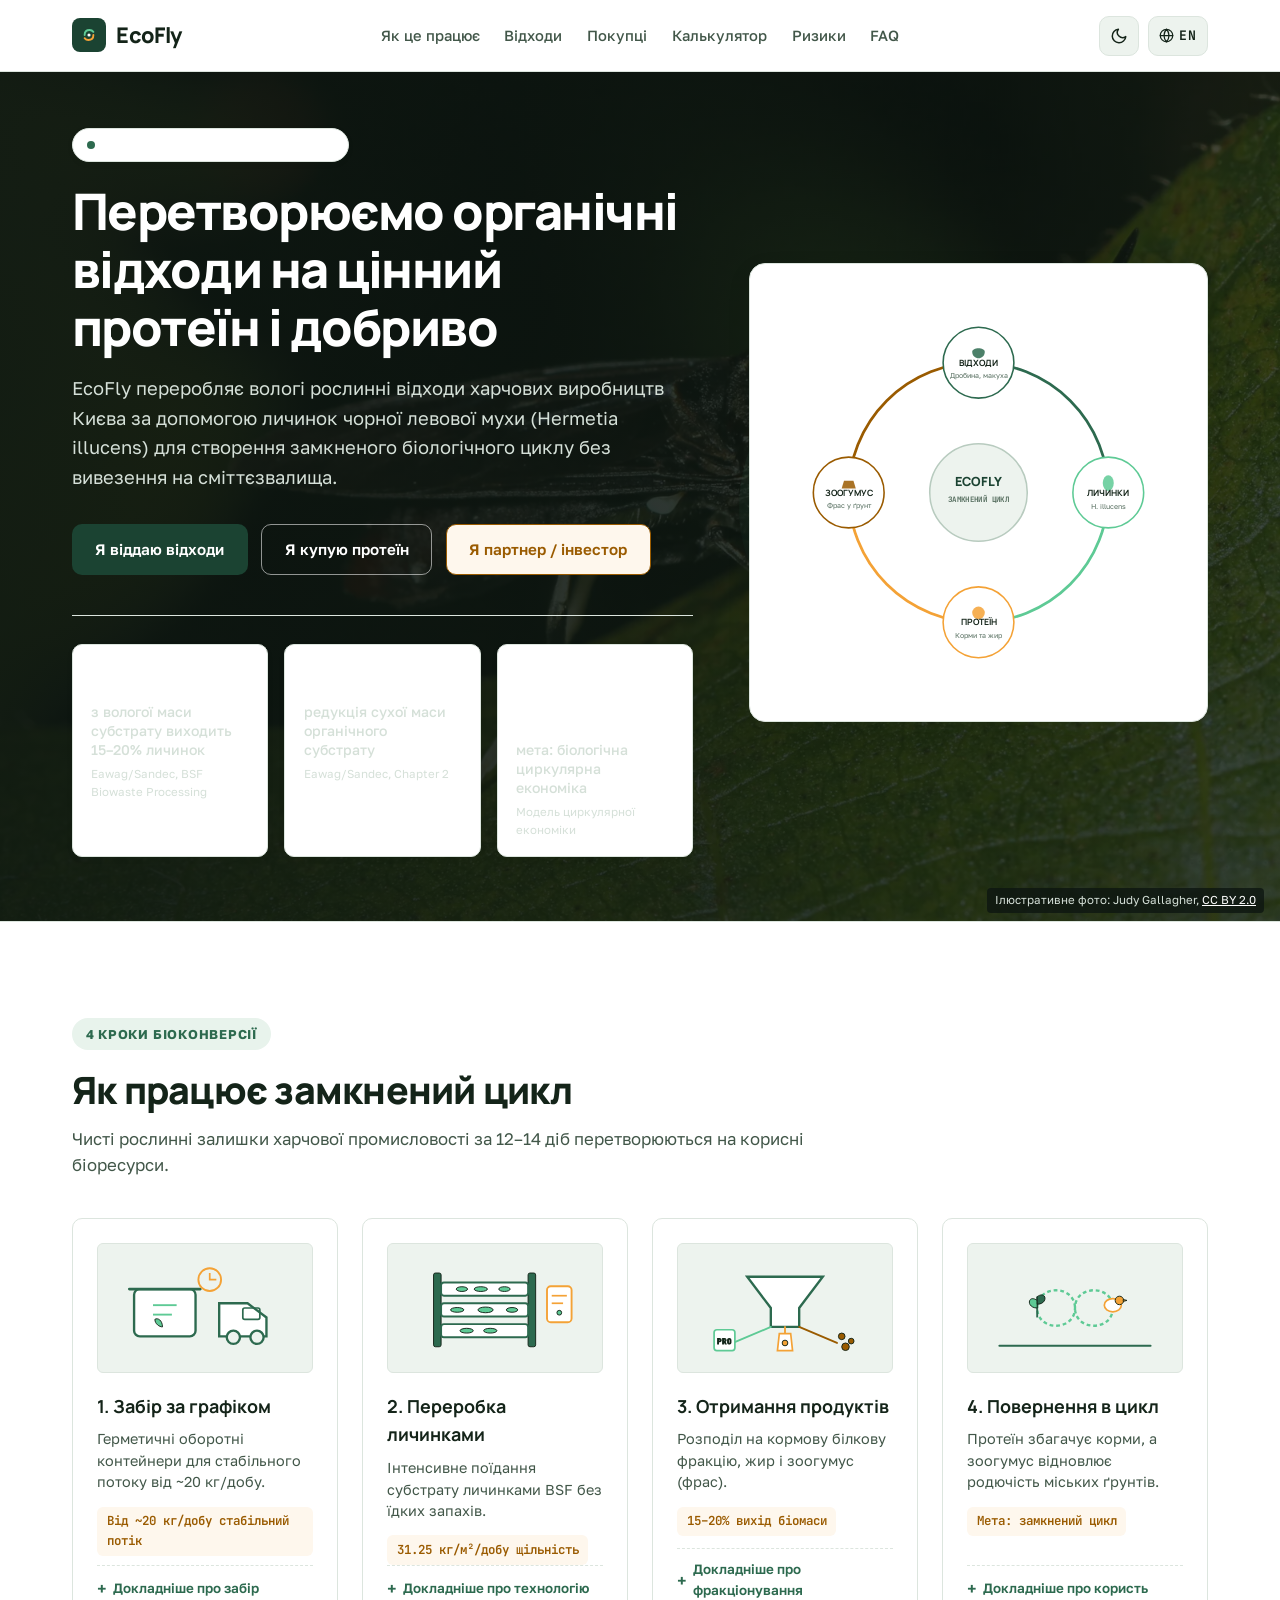
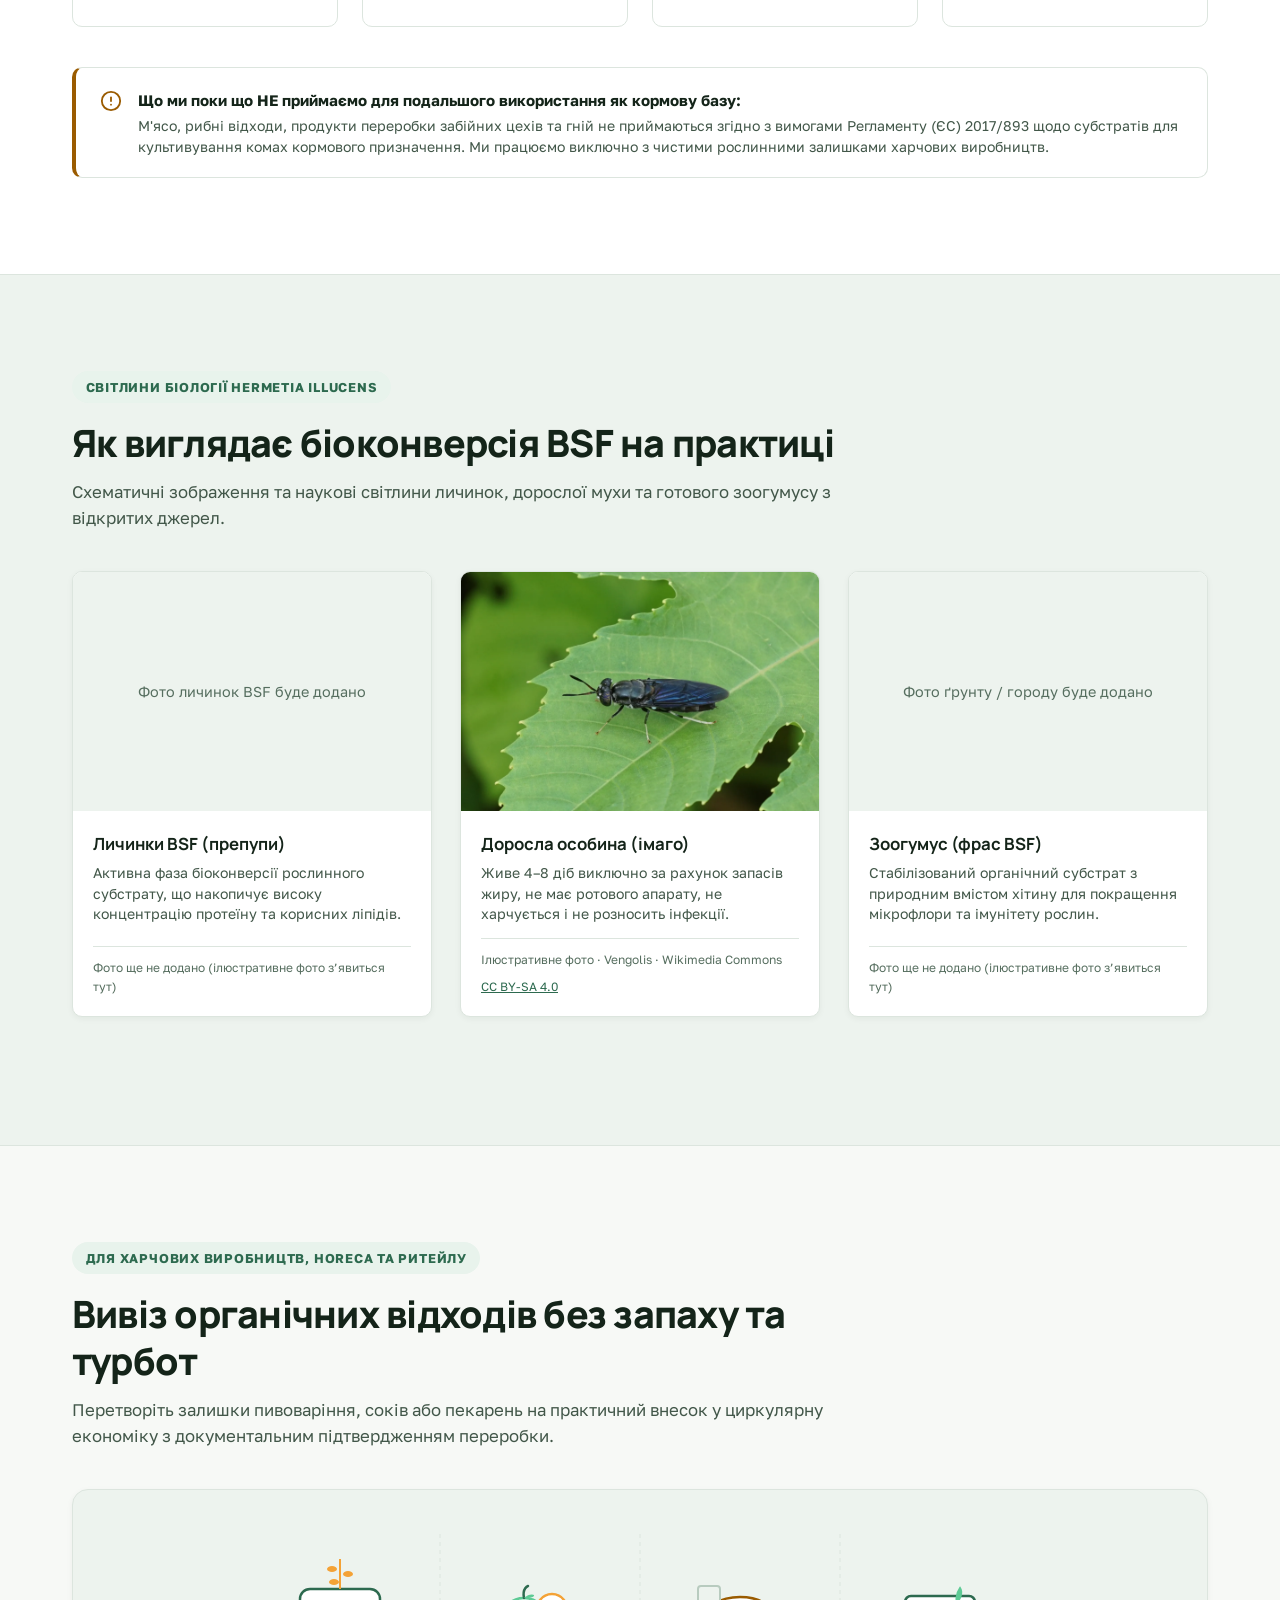
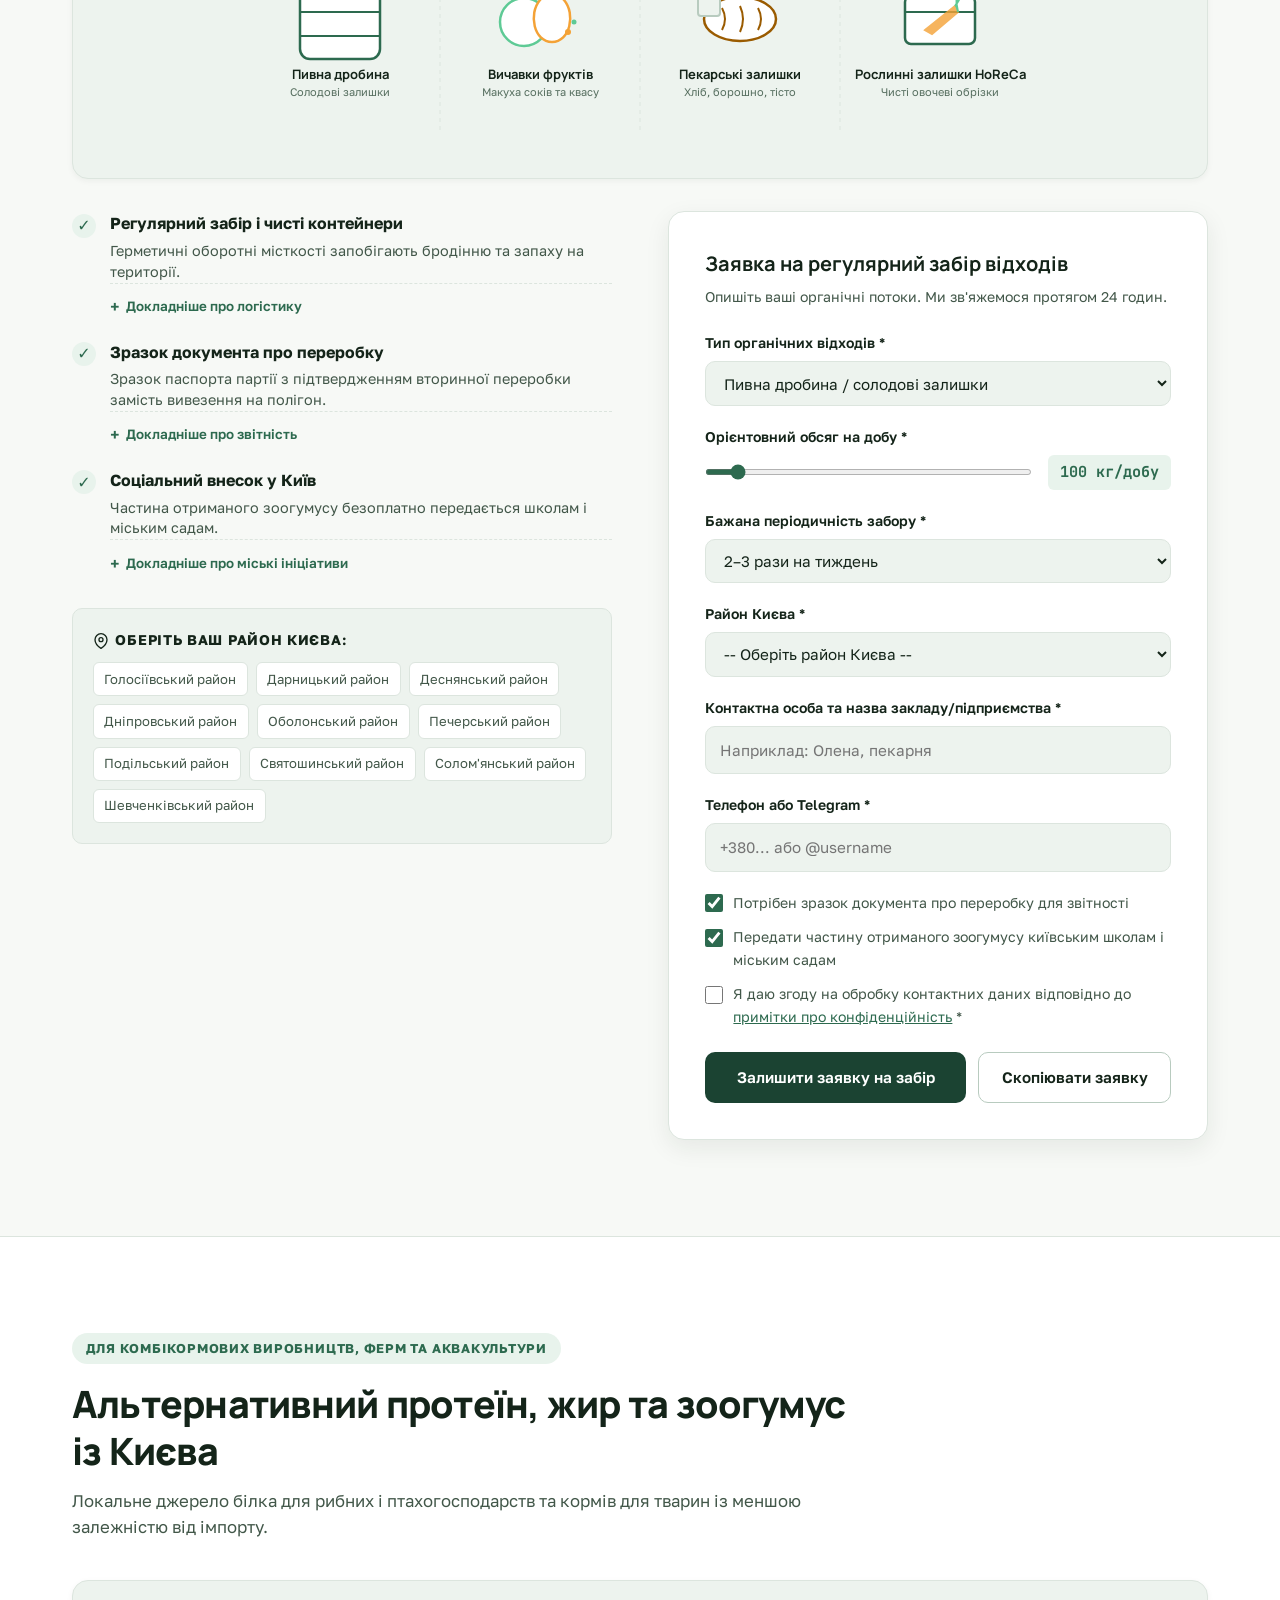
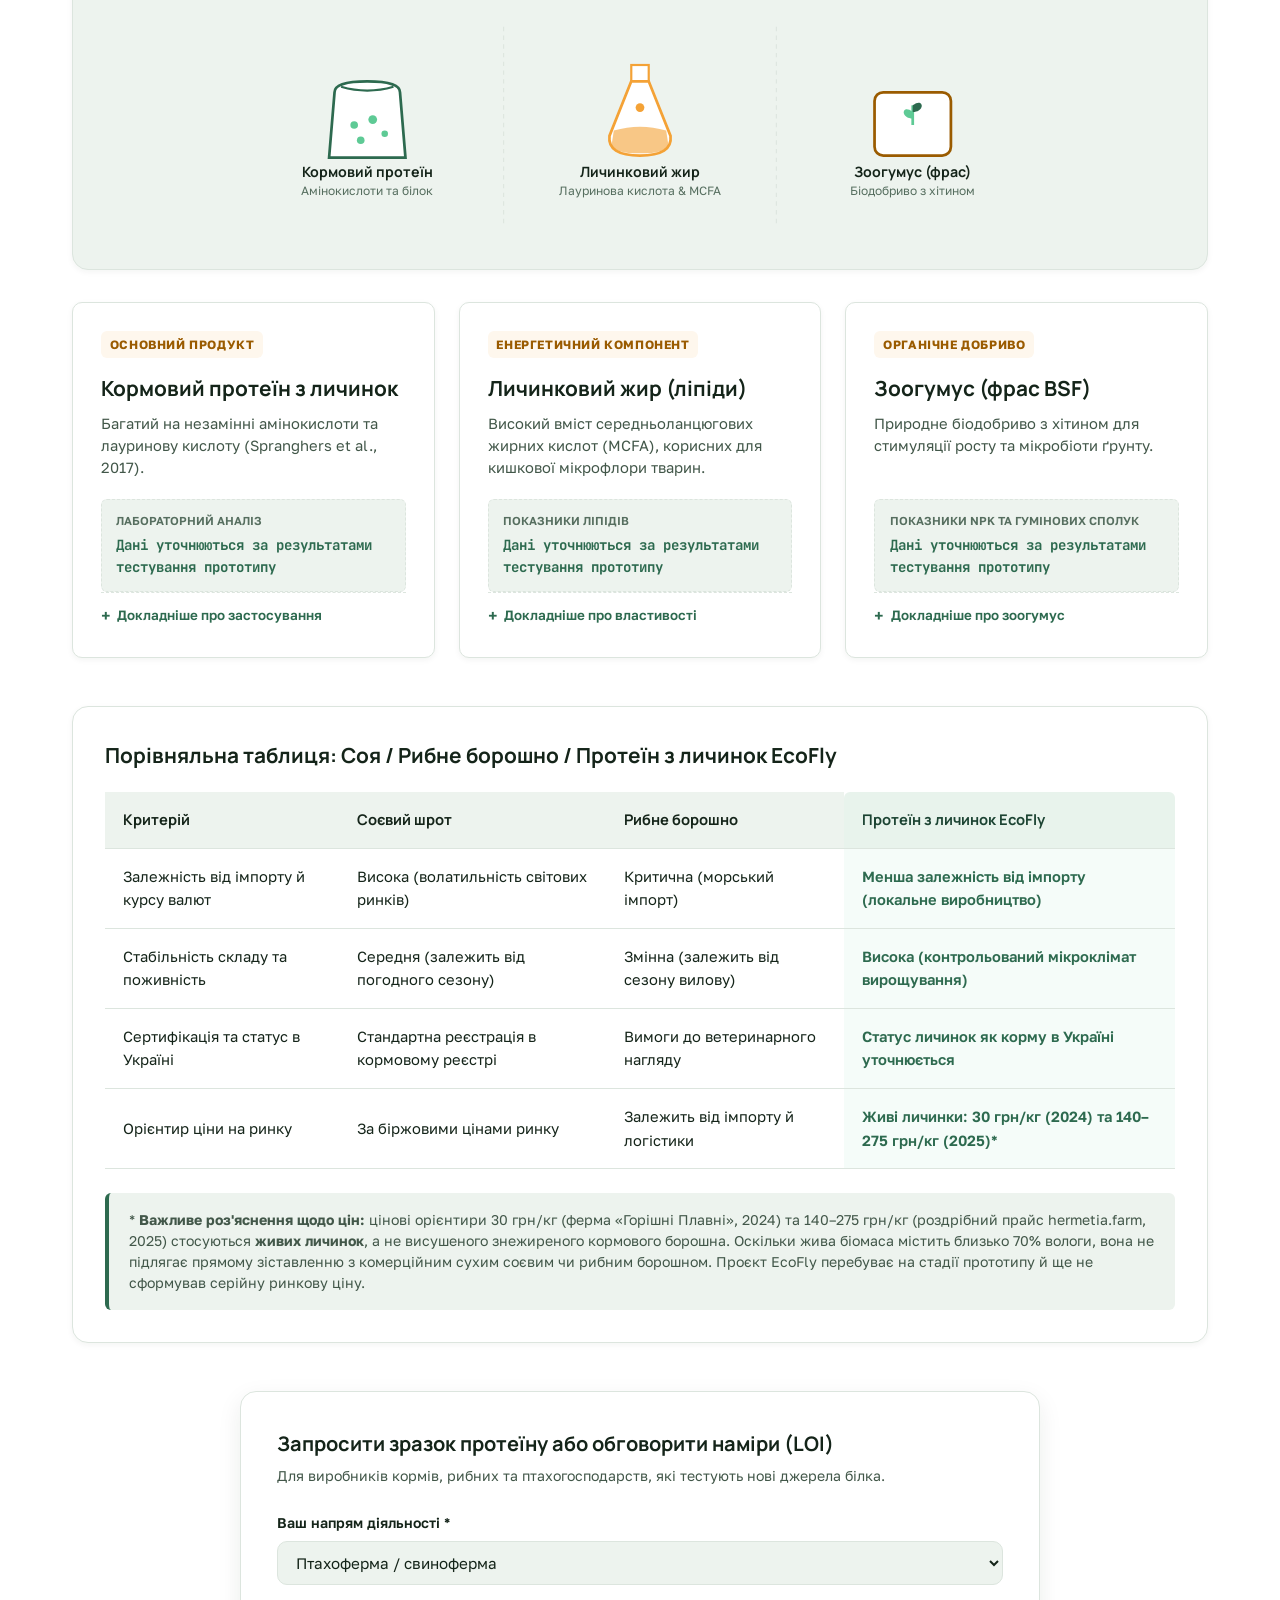
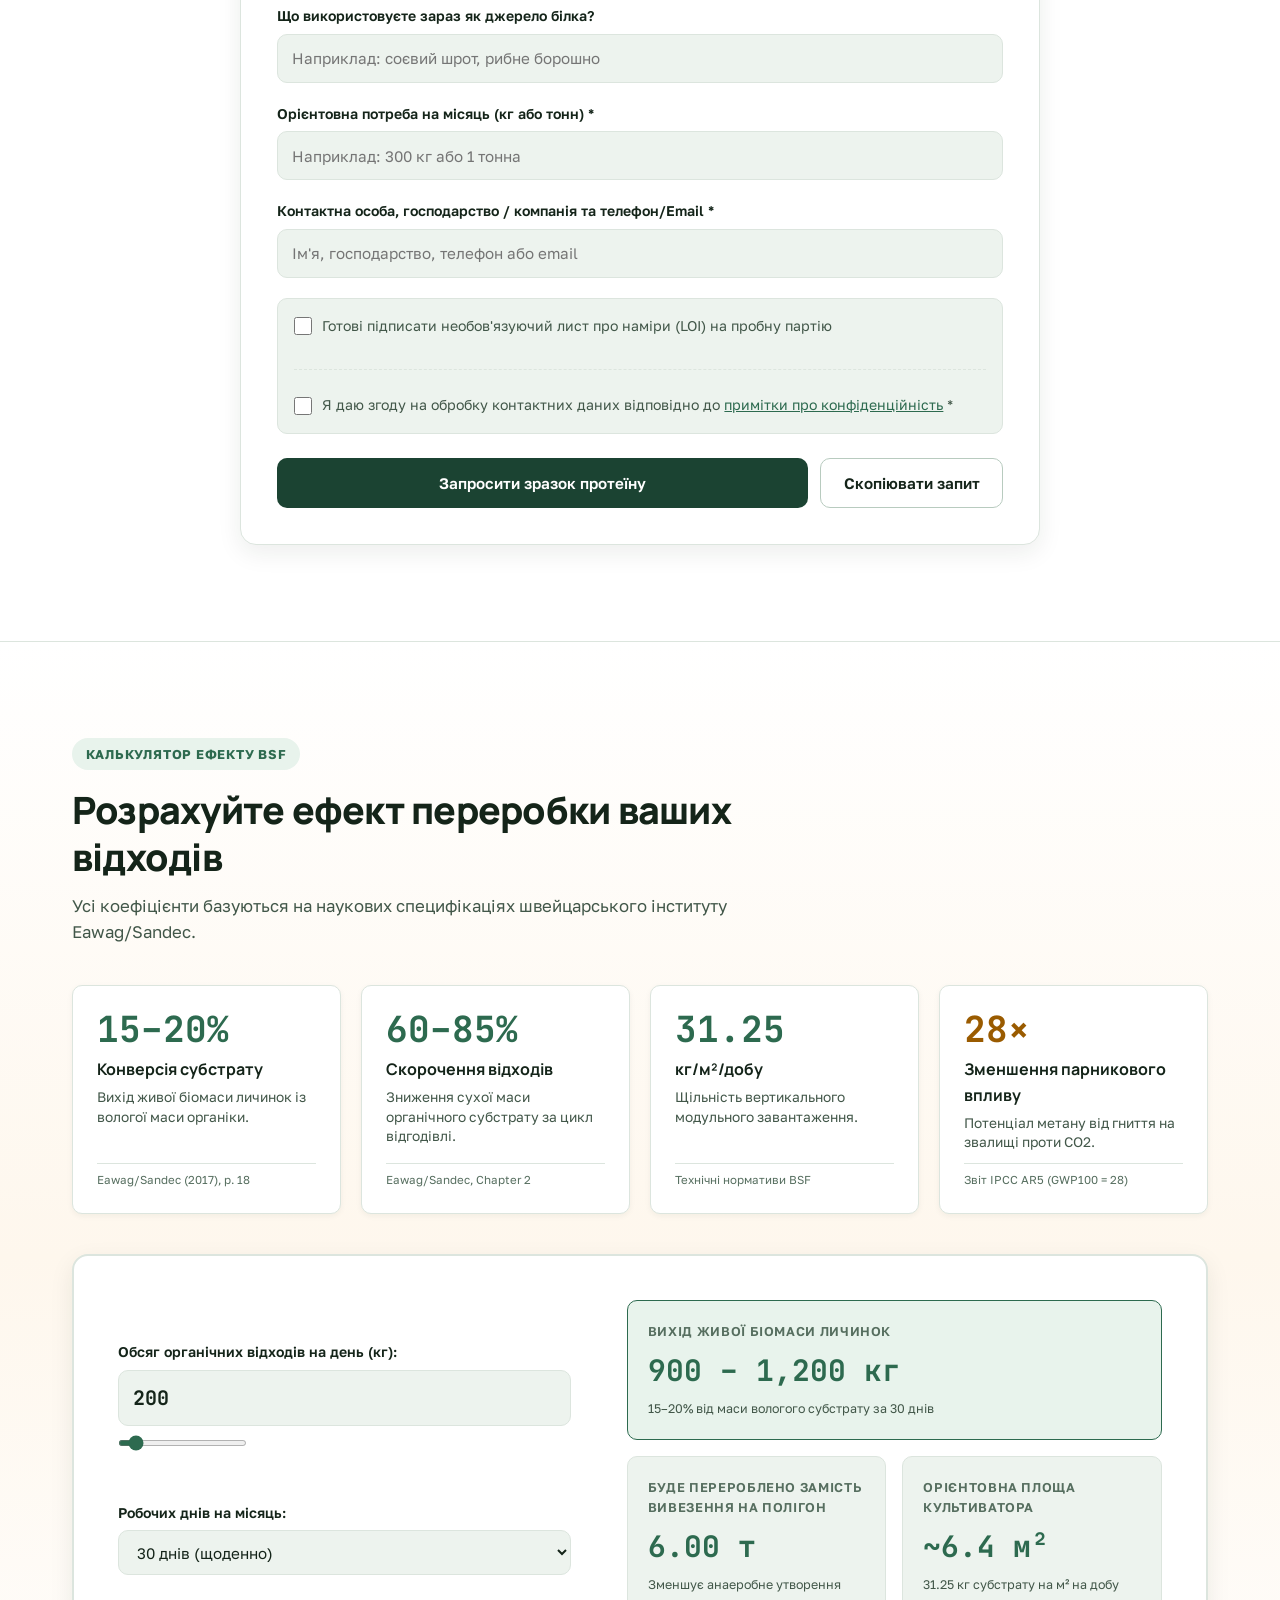
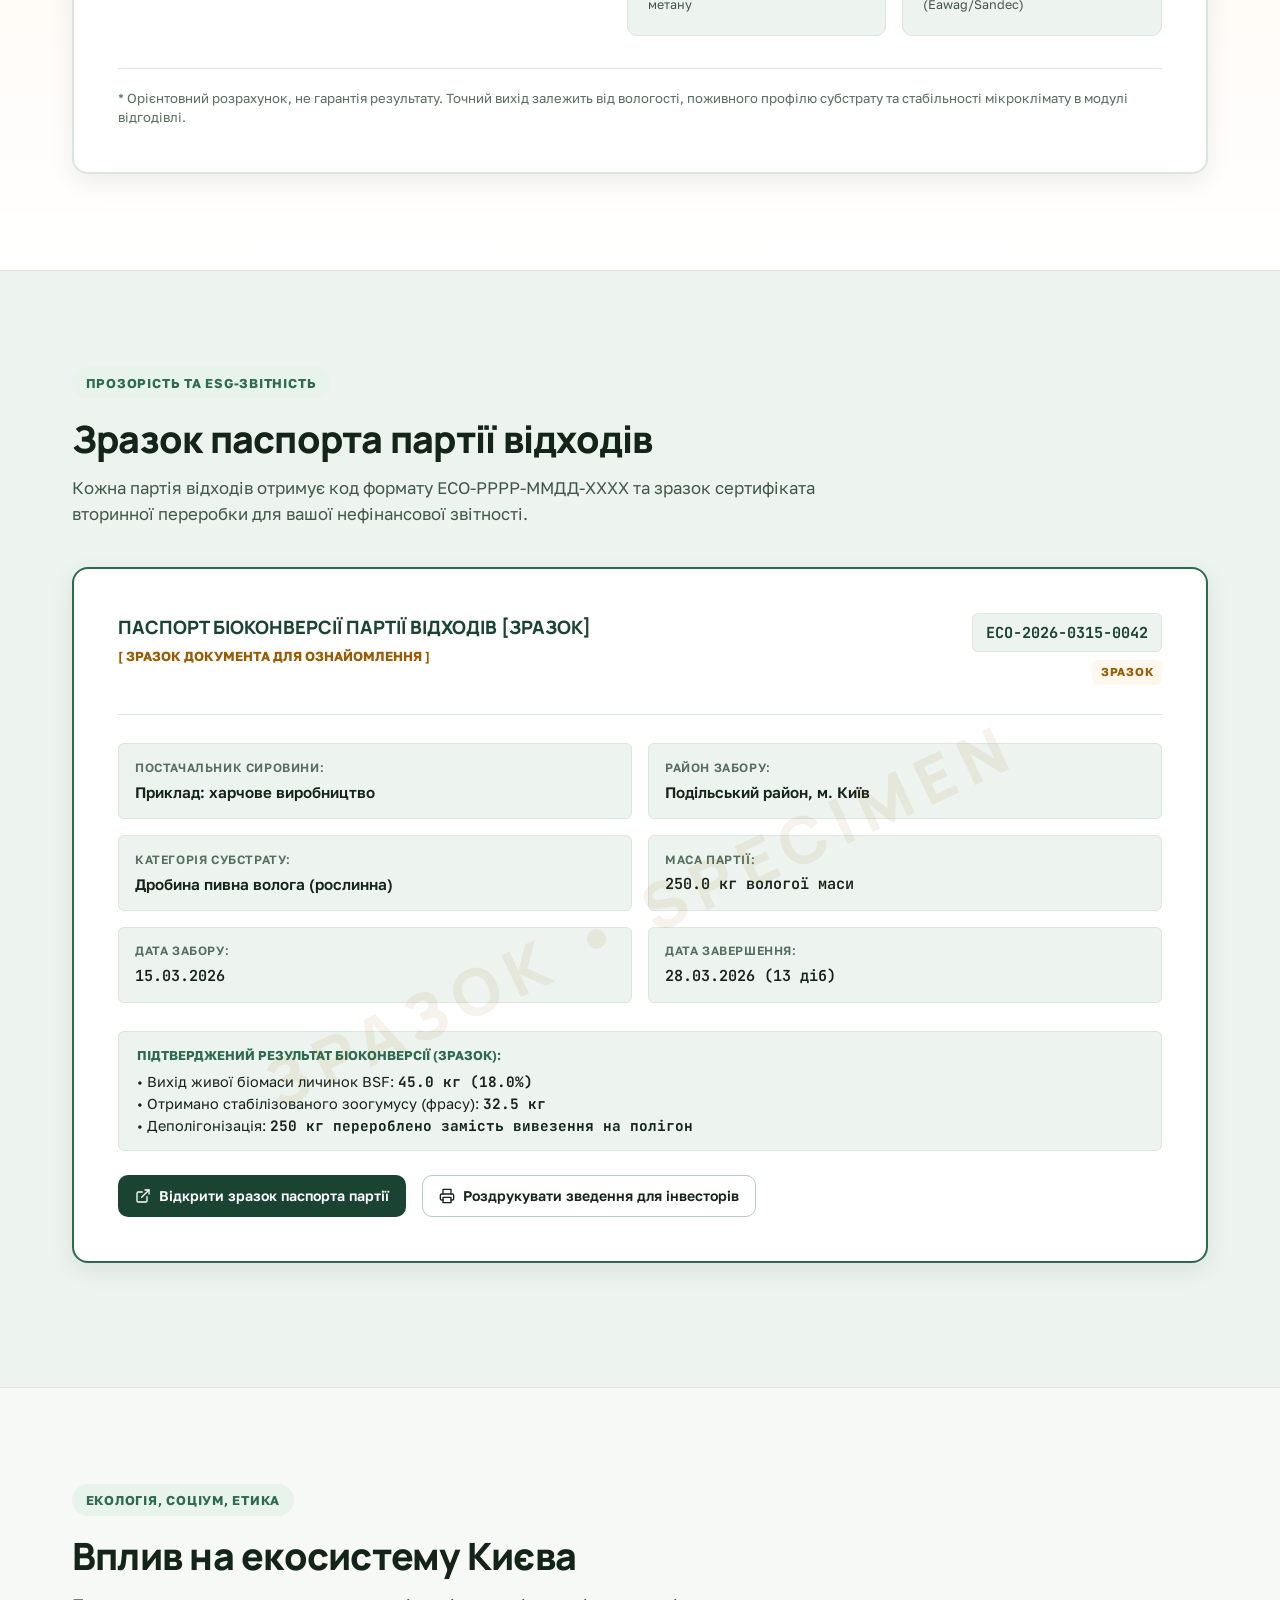
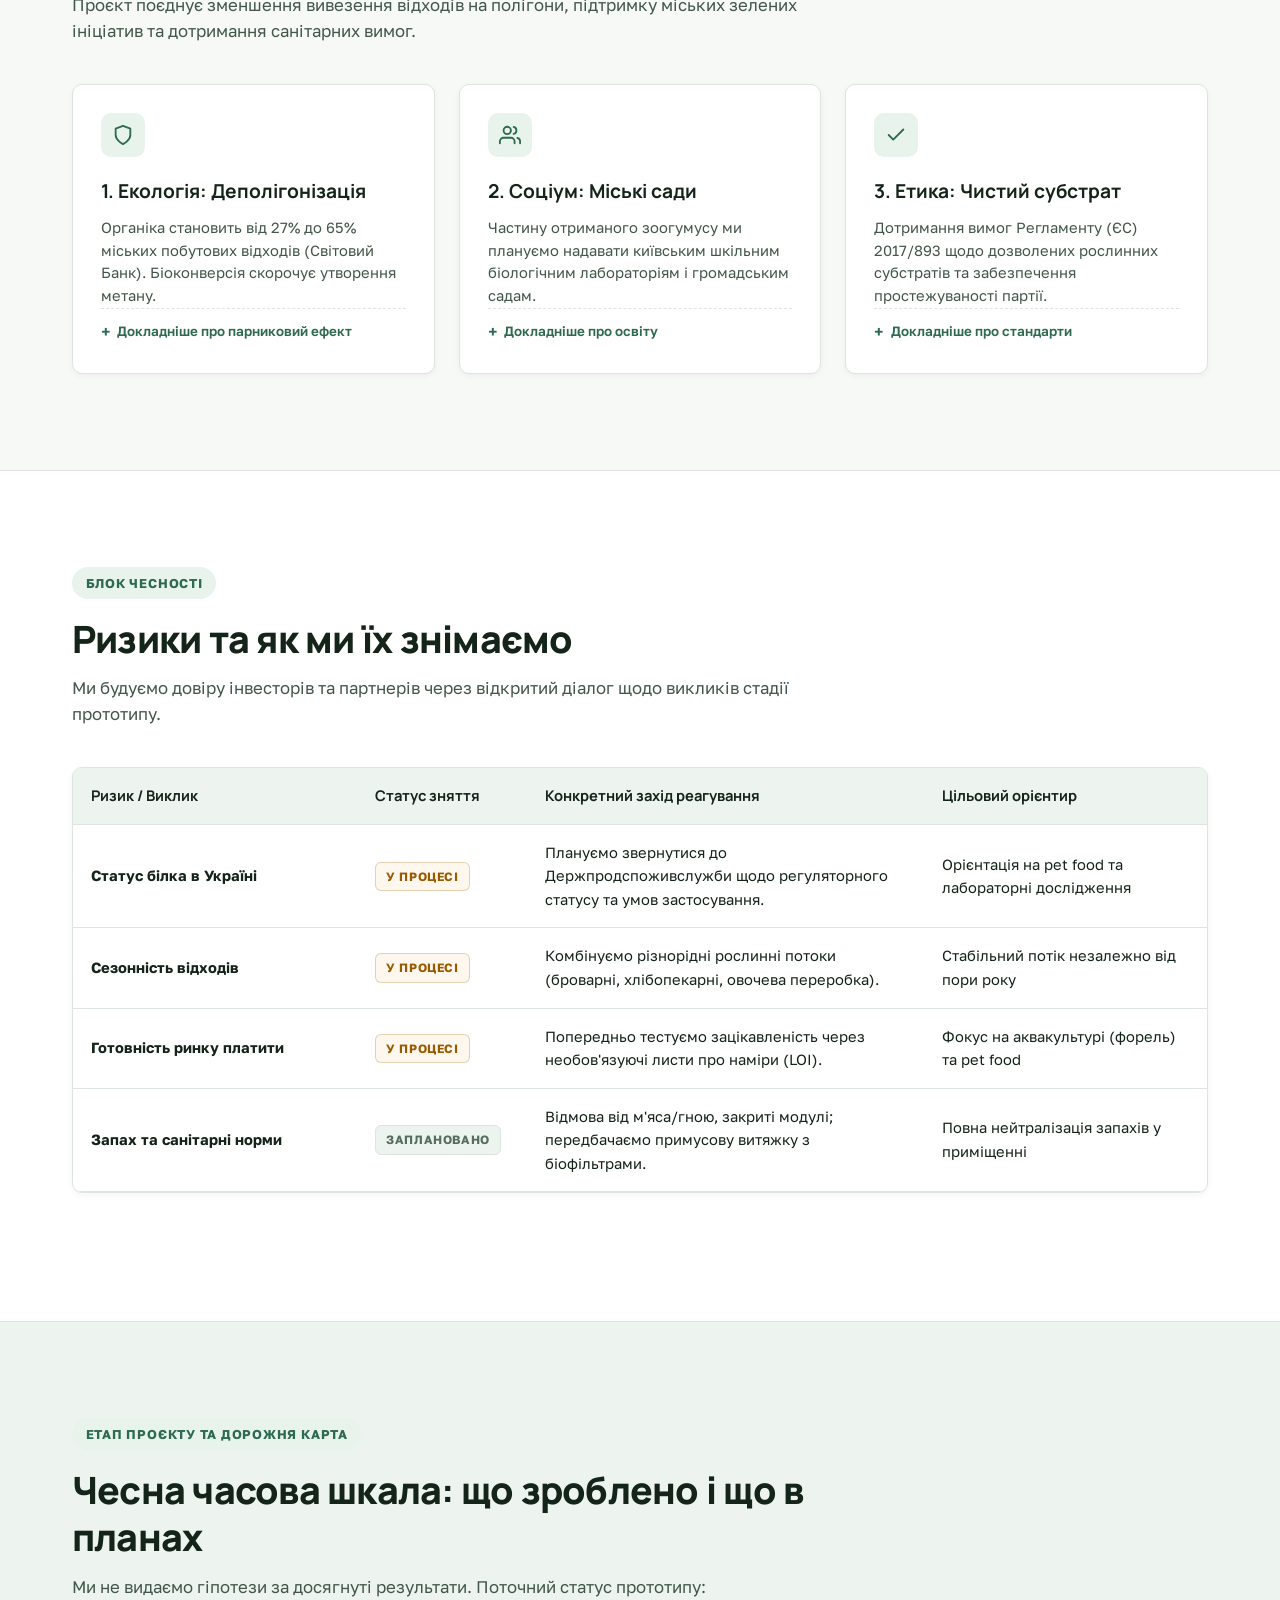
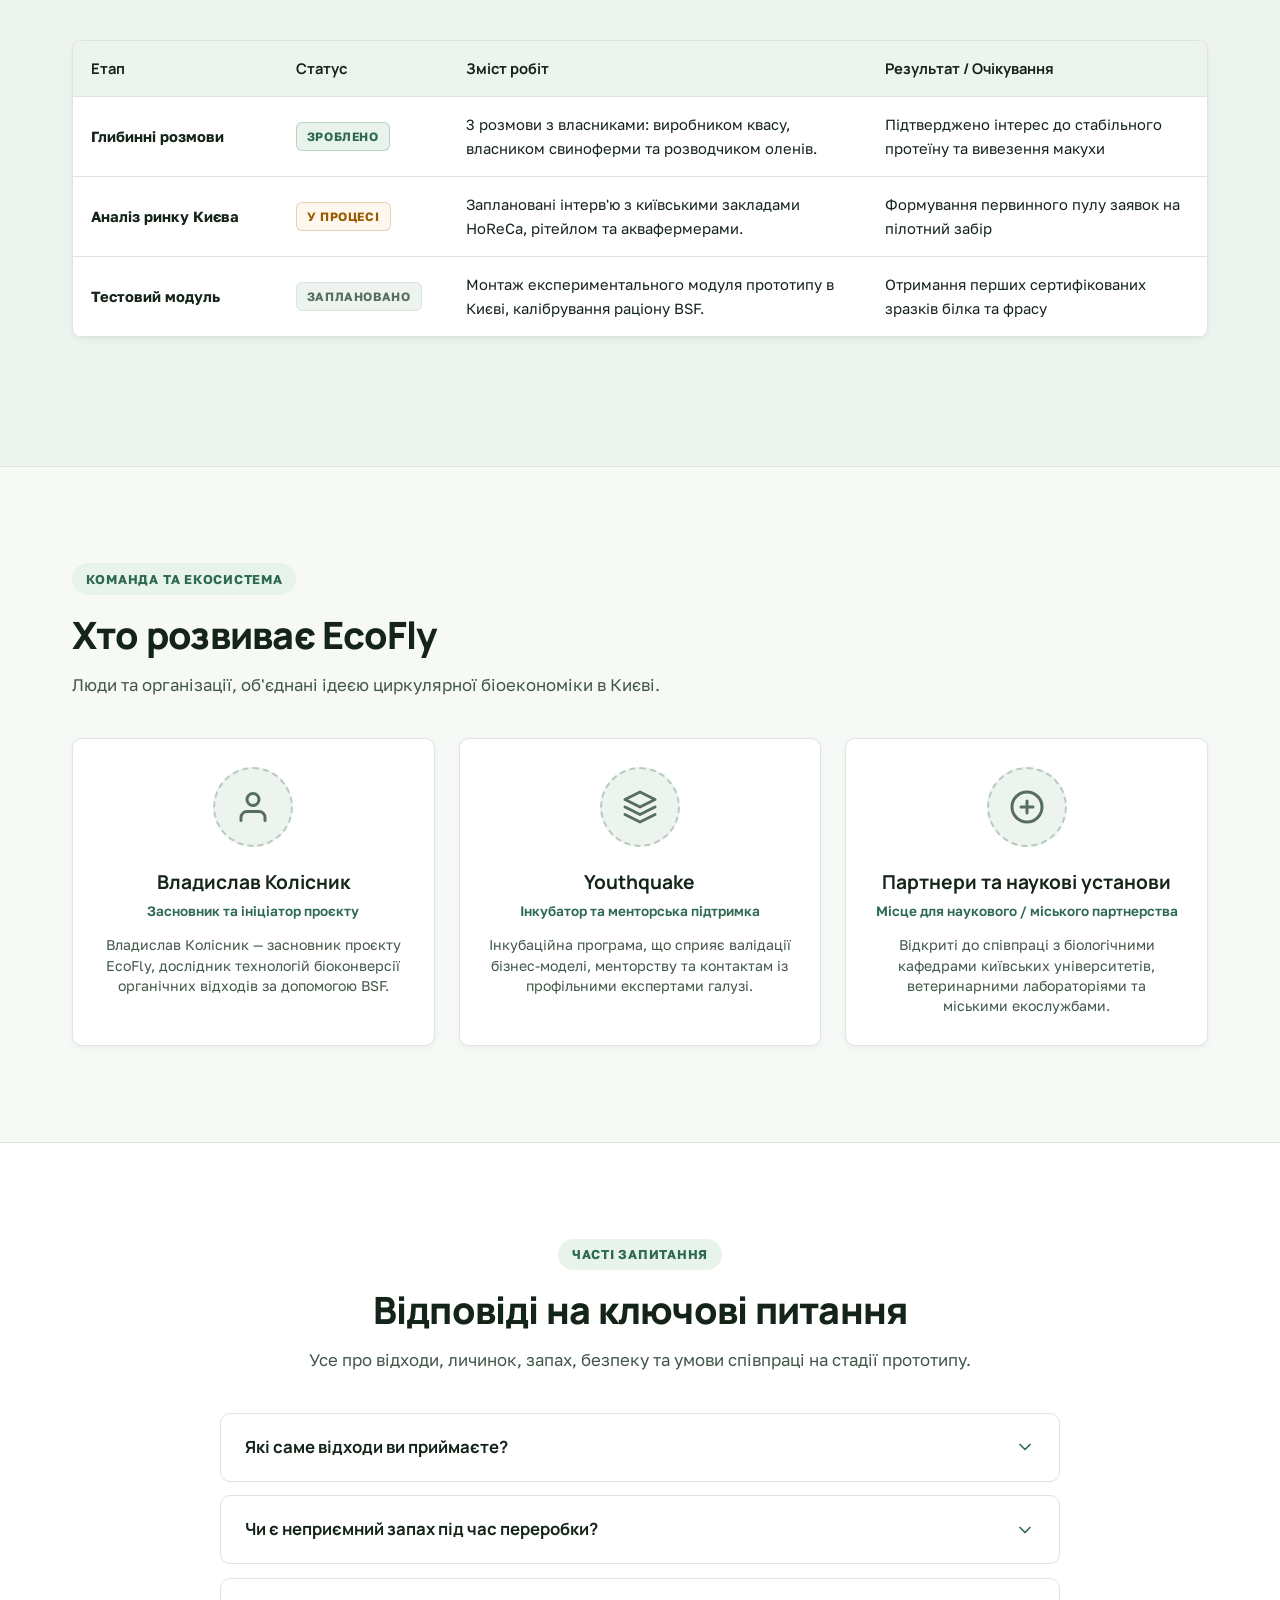
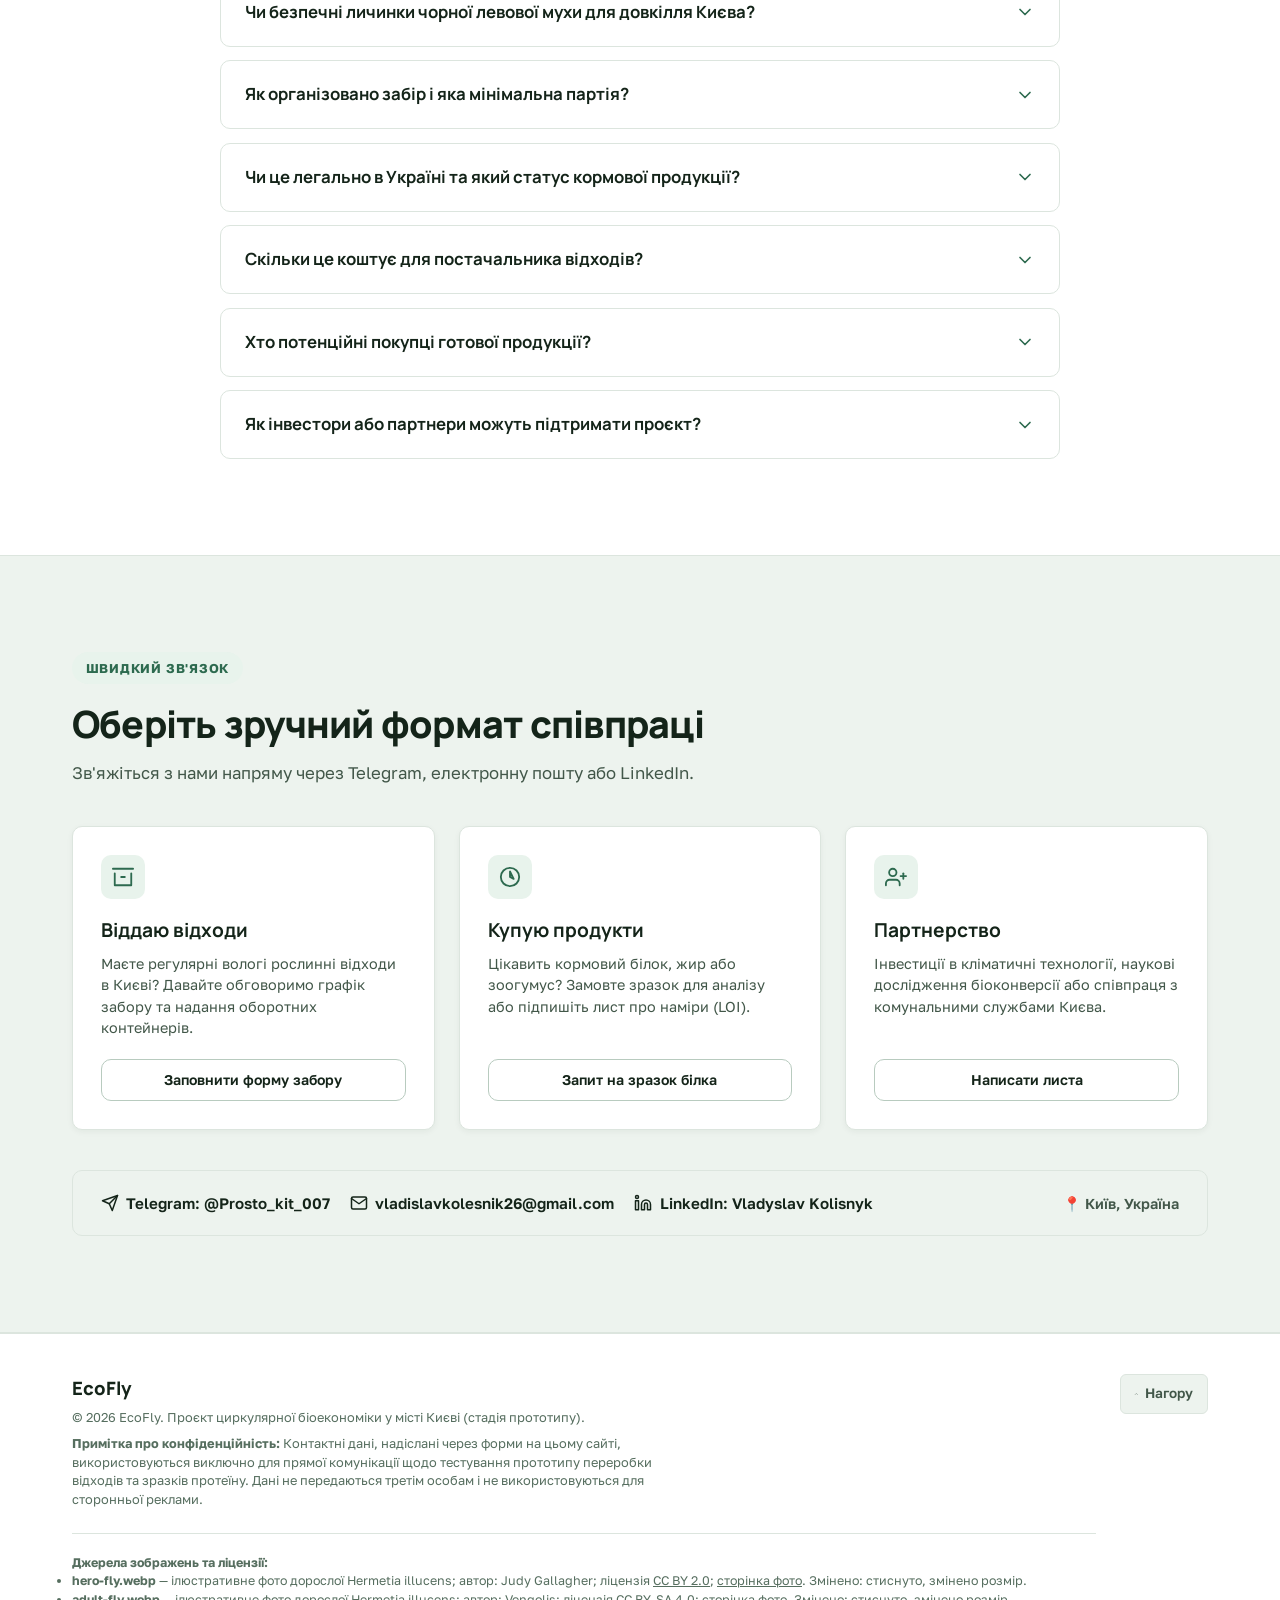
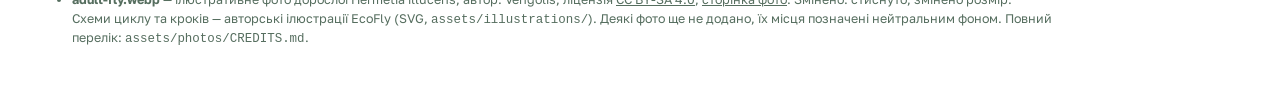
==== commit 3f1101b4: "Add files via upload +фото" ====
--- a/index.html
+++ b/index.html
@@ -174,6 +174,10 @@
          2. HERO SECTION (With Organic Fluid Backdrop)
          ====================================================================== -->
     <section class="section section-primary hero-section" id="hero">
+      <div class="hero-bg-photo" aria-hidden="true">
+        <img src="assets/photos/hero-fly.webp" alt="" width="1600" height="1063" fetchpriority="high" decoding="async">
+      </div>
+      <div class="hero-photo-credit">Ілюстративне фото: Judy Gallagher, <a href="https://commons.wikimedia.org/wiki/File:Black_Soldier_Fly_-_Hermetia_illucens,_National_Arboretum,_Washington,_D.C..jpg" target="_blank" rel="noopener">CC BY 2.0</a></div>
       <div class="container">
         <div class="hero-grid">
           <!-- Text & CTAs -->
@@ -510,7 +514,7 @@
           <!-- Photo 1: BSF Larvae -->
           <div class="photo-card">
             <div class="photo-img-wrap">
-              <img src="assets/photos/bsf-larvae.svg" alt="Личинки Hermetia illucens на субстраті під час біоконверсії" class="photo-img" loading="lazy" width="600" height="400">
+              <div class="photo-pending" role="img" aria-label="Місце для фото личинок Hermetia illucens (файл ще не додано)"><span>Фото личинок BSF буде додано</span></div>
             </div>
             <div class="photo-content">
               <h3 class="photo-title">Личинки BSF (препупи)</h3>
@@ -518,8 +522,7 @@
                 Активна фаза біоконверсії рослинного субстрату, що накопичує високу концентрацію протеїну та корисних ліпідів.
               </p>
               <div class="photo-attribution">
-                <span>Автор: Martin Cooper (Wikimedia Commons)</span>
-                <a href="https://creativecommons.org/licenses/by/2.0/" target="_blank" rel="noopener" class="photo-license-link">CC BY 2.0</a>
+                <span>Фото ще не додано (ілюстративне фото з’явиться тут)</span>
               </div>
             </div>
           </div>
@@ -527,7 +530,7 @@
           <!-- Photo 2: Adult BSF Fly -->
           <div class="photo-card">
             <div class="photo-img-wrap">
-              <img src="assets/photos/bsf-adult.svg" alt="Доросла особина Hermetia illucens на листку" class="photo-img" loading="lazy" width="600" height="400">
+              <img src="assets/photos/adult-fly.webp" alt="Доросла чорна левова муха (Hermetia illucens) на зеленому листку, вид зверху" class="photo-img" loading="lazy" decoding="async" width="1600" height="1062">
             </div>
             <div class="photo-content">
               <h3 class="photo-title">Доросла особина (імаго)</h3>
@@ -535,8 +538,8 @@
                 Живе 4–8 діб виключно за рахунок запасів жиру, не має ротового апарату, не харчується і не розносить інфекції.
               </p>
               <div class="photo-attribution">
-                <span>Автор: Judy Gallagher (Wikimedia Commons)</span>
-                <a href="https://creativecommons.org/licenses/by/2.0/" target="_blank" rel="noopener" class="photo-license-link">CC BY 2.0</a>
+                <span>Ілюстративне фото · Vengolis · <a href="https://commons.wikimedia.org/wiki/File:Hermetia_illucens_05519.jpg" target="_blank" rel="noopener">Wikimedia Commons</a></span>
+                <a href="https://creativecommons.org/licenses/by-sa/4.0/" target="_blank" rel="noopener" class="photo-license-link">CC BY-SA 4.0</a>
               </div>
             </div>
           </div>
@@ -544,7 +547,7 @@
           <!-- Photo 3: Frass Biofertilizer -->
           <div class="photo-card">
             <div class="photo-img-wrap">
-              <img src="assets/photos/bsf-frass.svg" alt="Зоогумус фрас BSF для підживлення ґрунту" class="photo-img" loading="lazy" width="600" height="400">
+              <div class="photo-pending" role="img" aria-label="Місце для фото ґрунту та городу (файл ще не додано)"><span>Фото ґрунту / городу буде додано</span></div>
             </div>
             <div class="photo-content">
               <h3 class="photo-title">Зоогумус (фрас BSF)</h3>
@@ -552,8 +555,7 @@
                 Стабілізований органічний субстрат з природним вмістом хітину для покращення мікрофлори та імунітету рослин.
               </p>
               <div class="photo-attribution">
-                <span>Джерело: EcoFly Prototype Archive</span>
-                <a href="https://creativecommons.org/licenses/by/4.0/" target="_blank" rel="noopener" class="photo-license-link">CC BY 4.0</a>
+                <span>Фото ще не додано (ілюстративне фото з’явиться тут)</span>
               </div>
             </div>
           </div>
@@ -1684,7 +1686,11 @@
         <!-- Image Credits Block -->
         <div class="image-credits-wrap">
           <strong>Джерела зображень та ліцензії:</strong>
-          Векторні ілюстрації циклу, відходів та продуктів — авторська розробка EcoFly (SVG). Наукові світлини біології Hermetia illucens: фото личинок препуп — <a href="https://commons.wikimedia.org/wiki/File:Black_soldier_fly_larvae.jpg" target="_blank" rel="noopener" style="text-decoration: underline;">Martin Cooper</a> (ліцензія <a href="https://creativecommons.org/licenses/by/2.0/" target="_blank" rel="noopener" style="text-decoration: underline;">CC BY 2.0</a>); фото дорослої особини — <a href="https://commons.wikimedia.org/wiki/File:Hermetia_illucens_-_Judy_Gallagher.jpg" target="_blank" rel="noopener" style="text-decoration: underline;">Judy Gallagher</a> (ліцензія <a href="https://creativecommons.org/licenses/by/2.0/" target="_blank" rel="noopener" style="text-decoration: underline;">CC BY 2.0</a>); зразок зоогумусу — архів прототипу EcoFly (<a href="https://creativecommons.org/licenses/by/4.0/" target="_blank" rel="noopener" style="text-decoration: underline;">CC BY 4.0</a>). Фотографії зберігаються у директорії <code>assets/photos/</code>.
+          <ul class="image-credits-list">
+            <li><strong>hero-fly.webp</strong> — ілюстративне фото дорослої Hermetia illucens; автор: Judy Gallagher; ліцензія <a href="https://creativecommons.org/licenses/by/2.0/" target="_blank" rel="noopener" style="text-decoration: underline;">CC BY 2.0</a>; <a href="https://commons.wikimedia.org/wiki/File:Black_Soldier_Fly_-_Hermetia_illucens,_National_Arboretum,_Washington,_D.C..jpg" target="_blank" rel="noopener" style="text-decoration: underline;">сторінка фото</a>. Змінено: стиснуто, змінено розмір.</li>
+            <li><strong>adult-fly.webp</strong> — ілюстративне фото дорослої Hermetia illucens; автор: Vengolis; ліцензія <a href="https://creativecommons.org/licenses/by-sa/4.0/" target="_blank" rel="noopener" style="text-decoration: underline;">CC BY-SA 4.0</a>; <a href="https://commons.wikimedia.org/wiki/File:Hermetia_illucens_05519.jpg" target="_blank" rel="noopener" style="text-decoration: underline;">сторінка фото</a>. Змінено: стиснуто, змінено розмір.</li>
+          </ul>
+          Схеми циклу та кроків — авторські ілюстрації EcoFly (SVG, <code>assets/illustrations/</code>). Деякі фото ще не додано, їх місця позначені нейтральним фоном. Повний перелік: <code>assets/photos/CREDITS.md</code>.
         </div>
       </div>
 
--- a/css/style.css
+++ b/css/style.css
@@ -473,9 +473,67 @@
    4. Hero Section
    -------------------------------------------------------------------------- */
 .hero-section {
+  position: relative;
+  isolation: isolate;
+  overflow: hidden;
   padding-top: 3.5rem;
   padding-bottom: 4rem;
-  background: radial-gradient(circle at 85% 15%, var(--brand-light) 0%, transparent 45%);
+  background-color: #0D1611; /* neutral dark fallback if the photo file is missing */
+}
+
+/* Full-width photo background + dark gradient overlay (text contrast >= 4.5:1) */
+.hero-bg-photo {
+  position: absolute;
+  inset: 0;
+  z-index: -2;
+}
+.hero-bg-photo img {
+  width: 100%;
+  height: 100%;
+  object-fit: cover;
+  object-position: 70% 50%;
+  display: block;
+}
+.hero-section::before {
+  content: "";
+  position: absolute;
+  inset: 0;
+  z-index: -1;
+  background: linear-gradient(90deg, rgba(13, 22, 17, 0.94) 0%, rgba(13, 22, 17, 0.86) 55%, rgba(13, 22, 17, 0.78) 100%);
+}
+/* Hero text is always light: it sits on the dark overlay in both themes */
+.hero-section .hero-title,
+.hero-section .hero-badge,
+.hero-section .fact-val { color: #FFFFFF; }
+.hero-section .hero-lead,
+.hero-section .fact-lbl,
+.hero-section .fact-src { color: #D5E0D8; }
+.hero-photo-credit {
+  position: absolute;
+  right: 1rem;
+  bottom: 0.5rem;
+  z-index: 1;
+  font-size: 0.72rem;
+  color: #D5E0D8;
+  background: rgba(13, 22, 17, 0.8);
+  padding: 0.2rem 0.5rem;
+  border-radius: 4px;
+}
+.hero-photo-credit a { color: #FFFFFF; text-decoration: underline; }
+.hero-section .btn-outline { color: #FFFFFF; border-color: rgba(255, 255, 255, 0.55); }
+
+/* Neutral block shown where a photo file has not been added yet (no drawings) */
+.photo-pending {
+  width: 100%;
+  height: 100%;
+  display: flex;
+  align-items: center;
+  justify-content: center;
+  text-align: center;
+  padding: 1rem;
+  background: var(--bg-surface-elevated);
+  color: var(--text-muted);
+  font-size: 0.9rem;
 }
 
 .hero-grid {
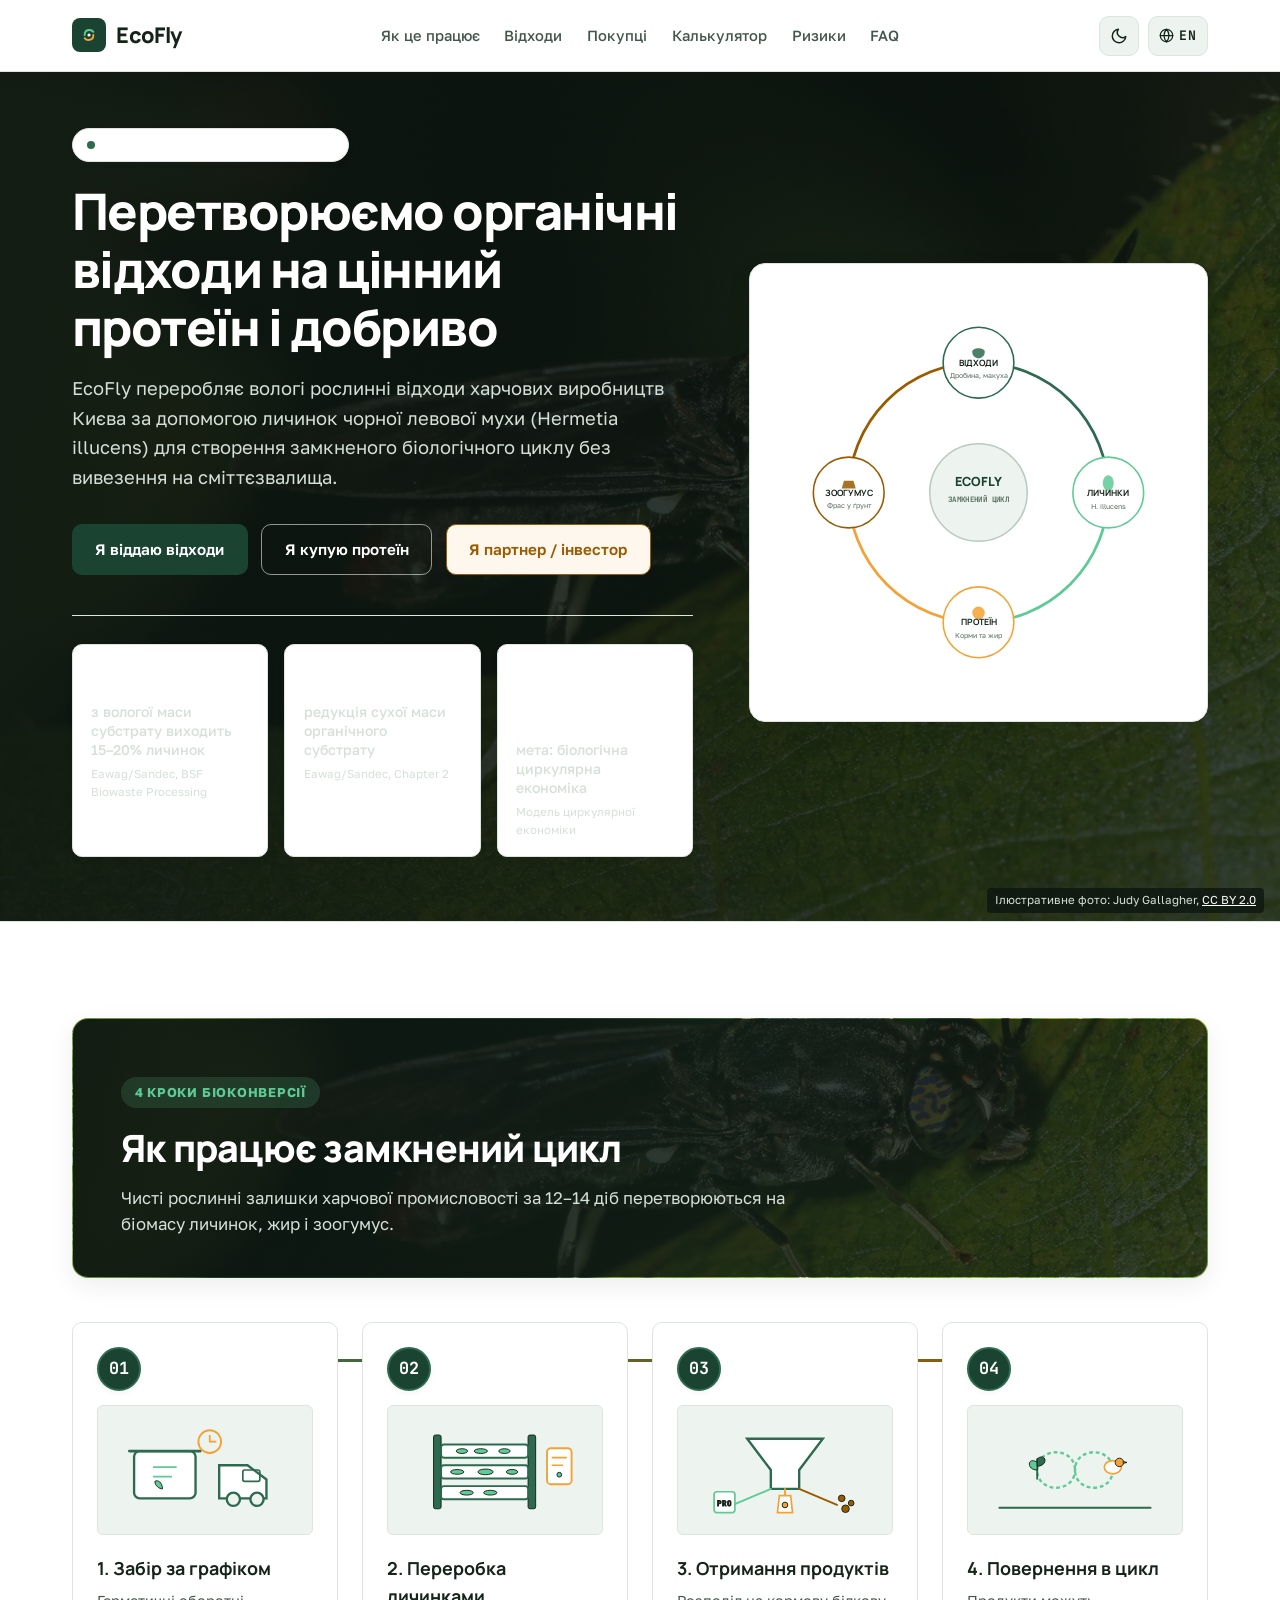
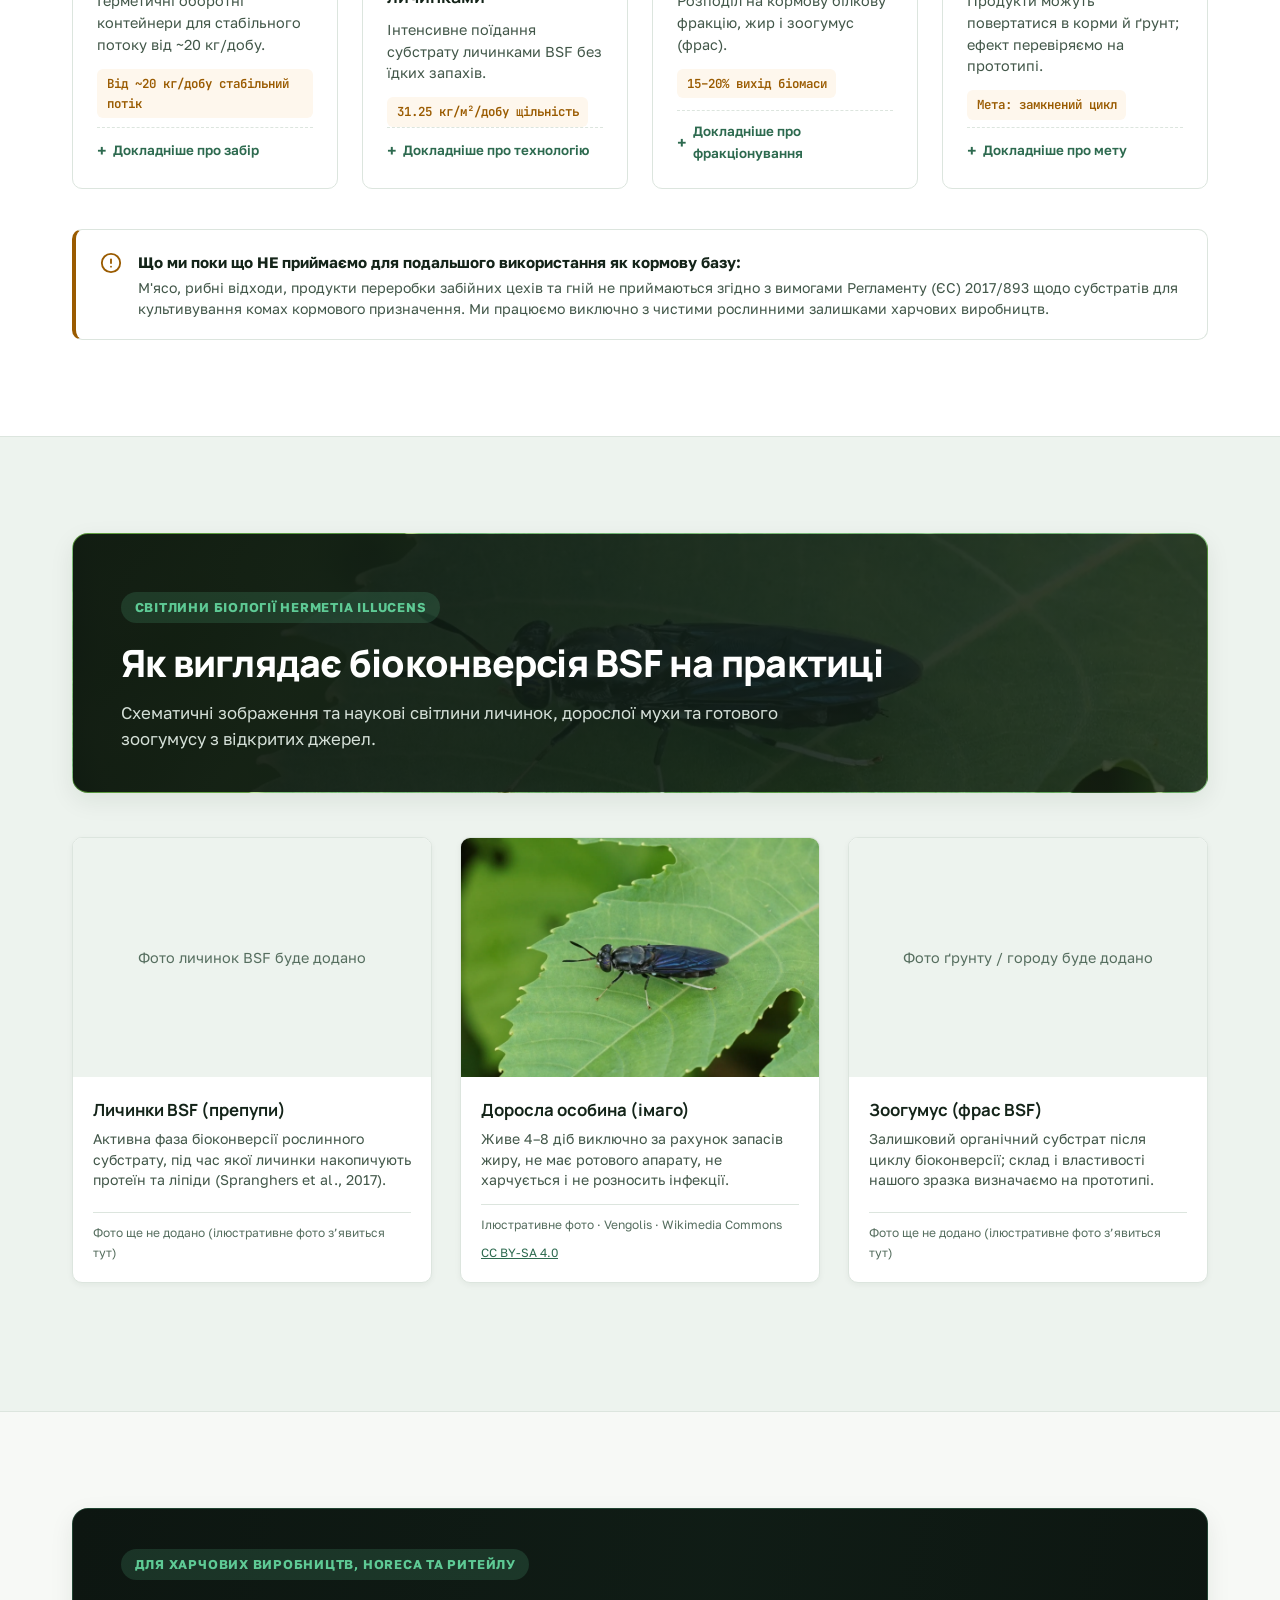
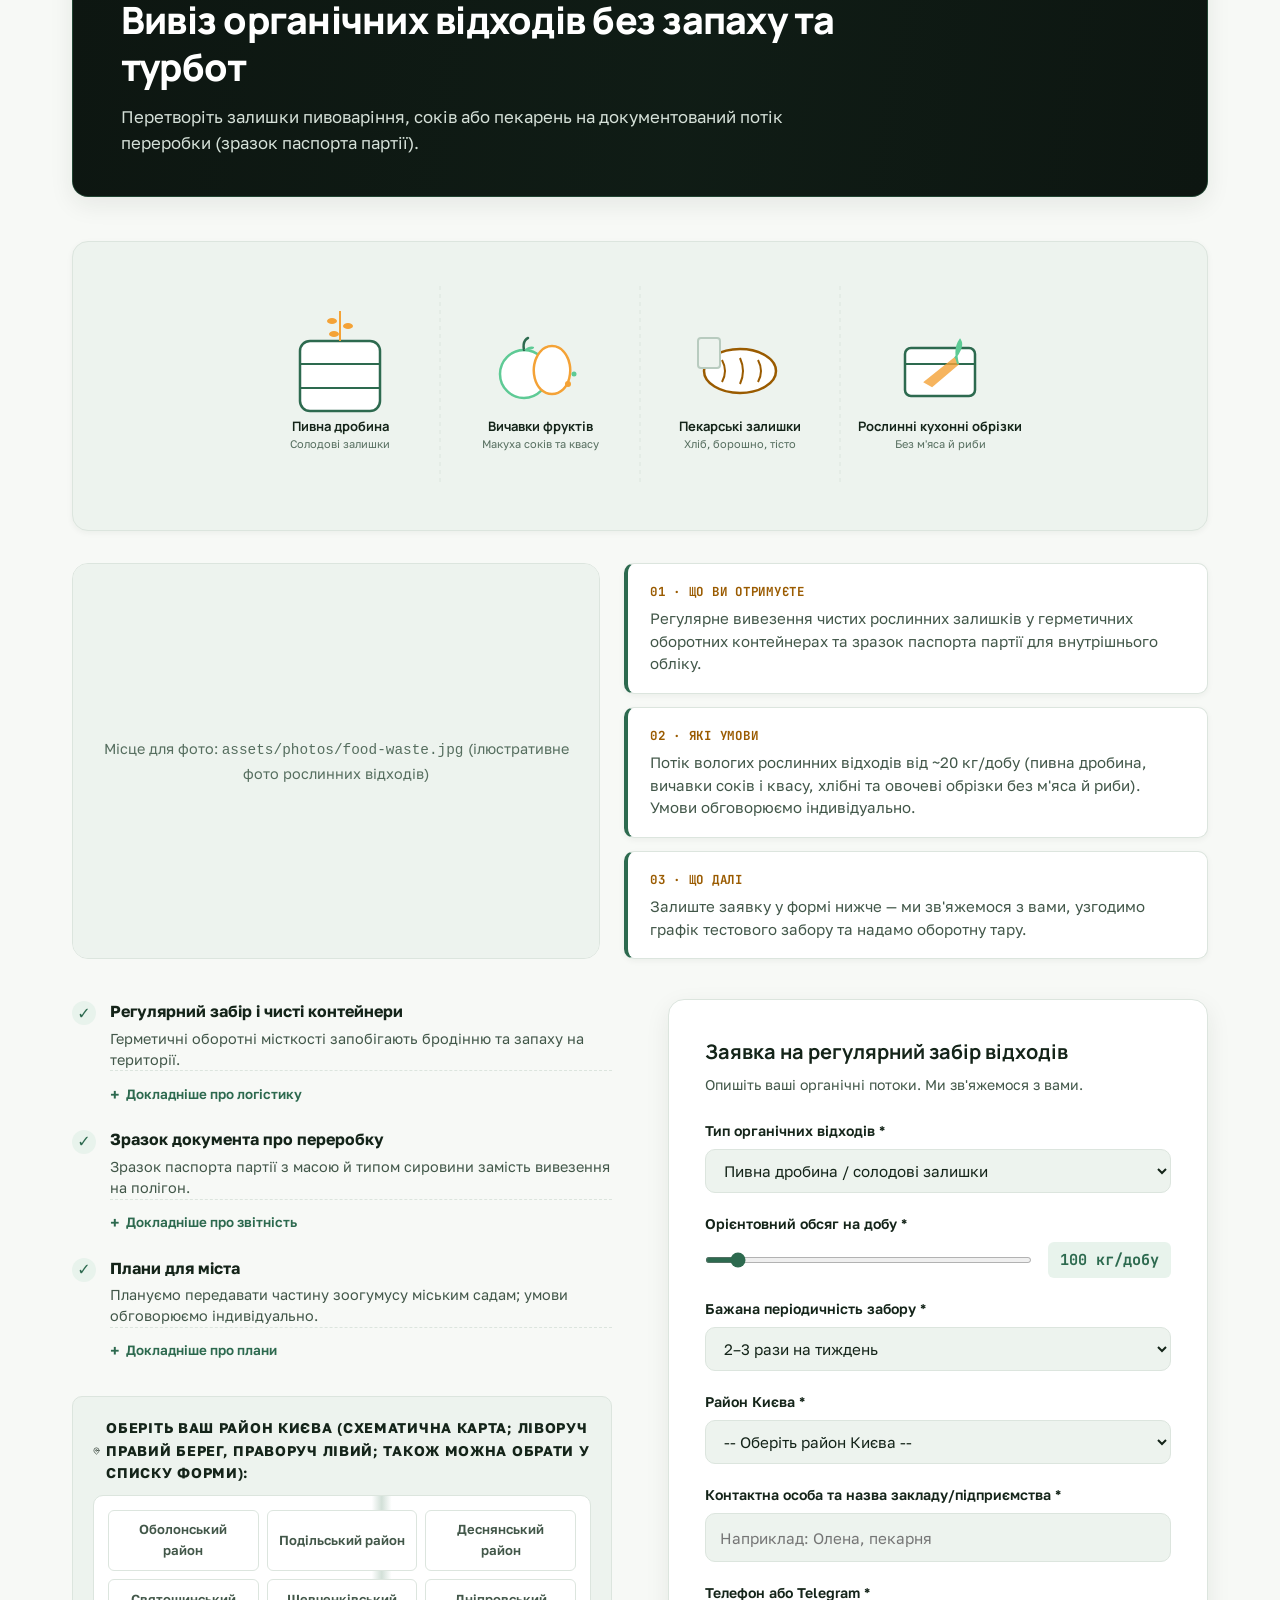
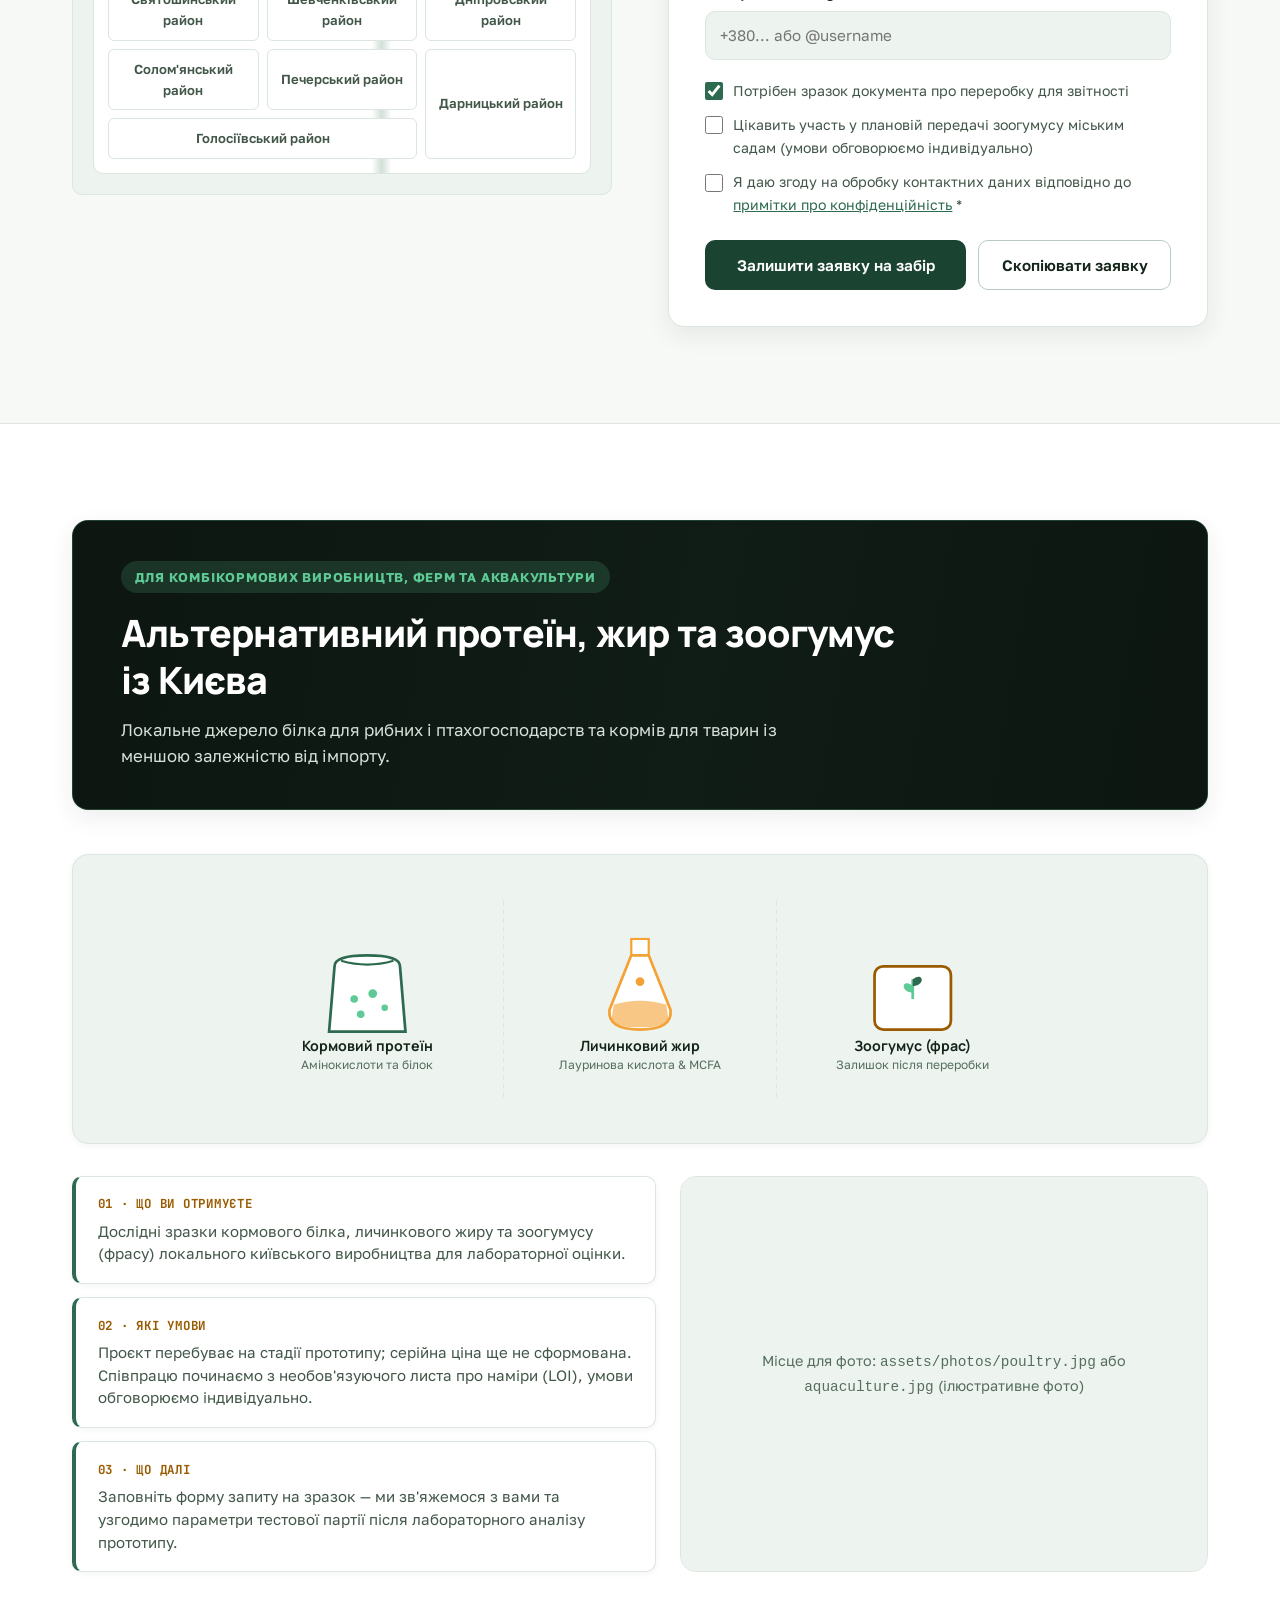
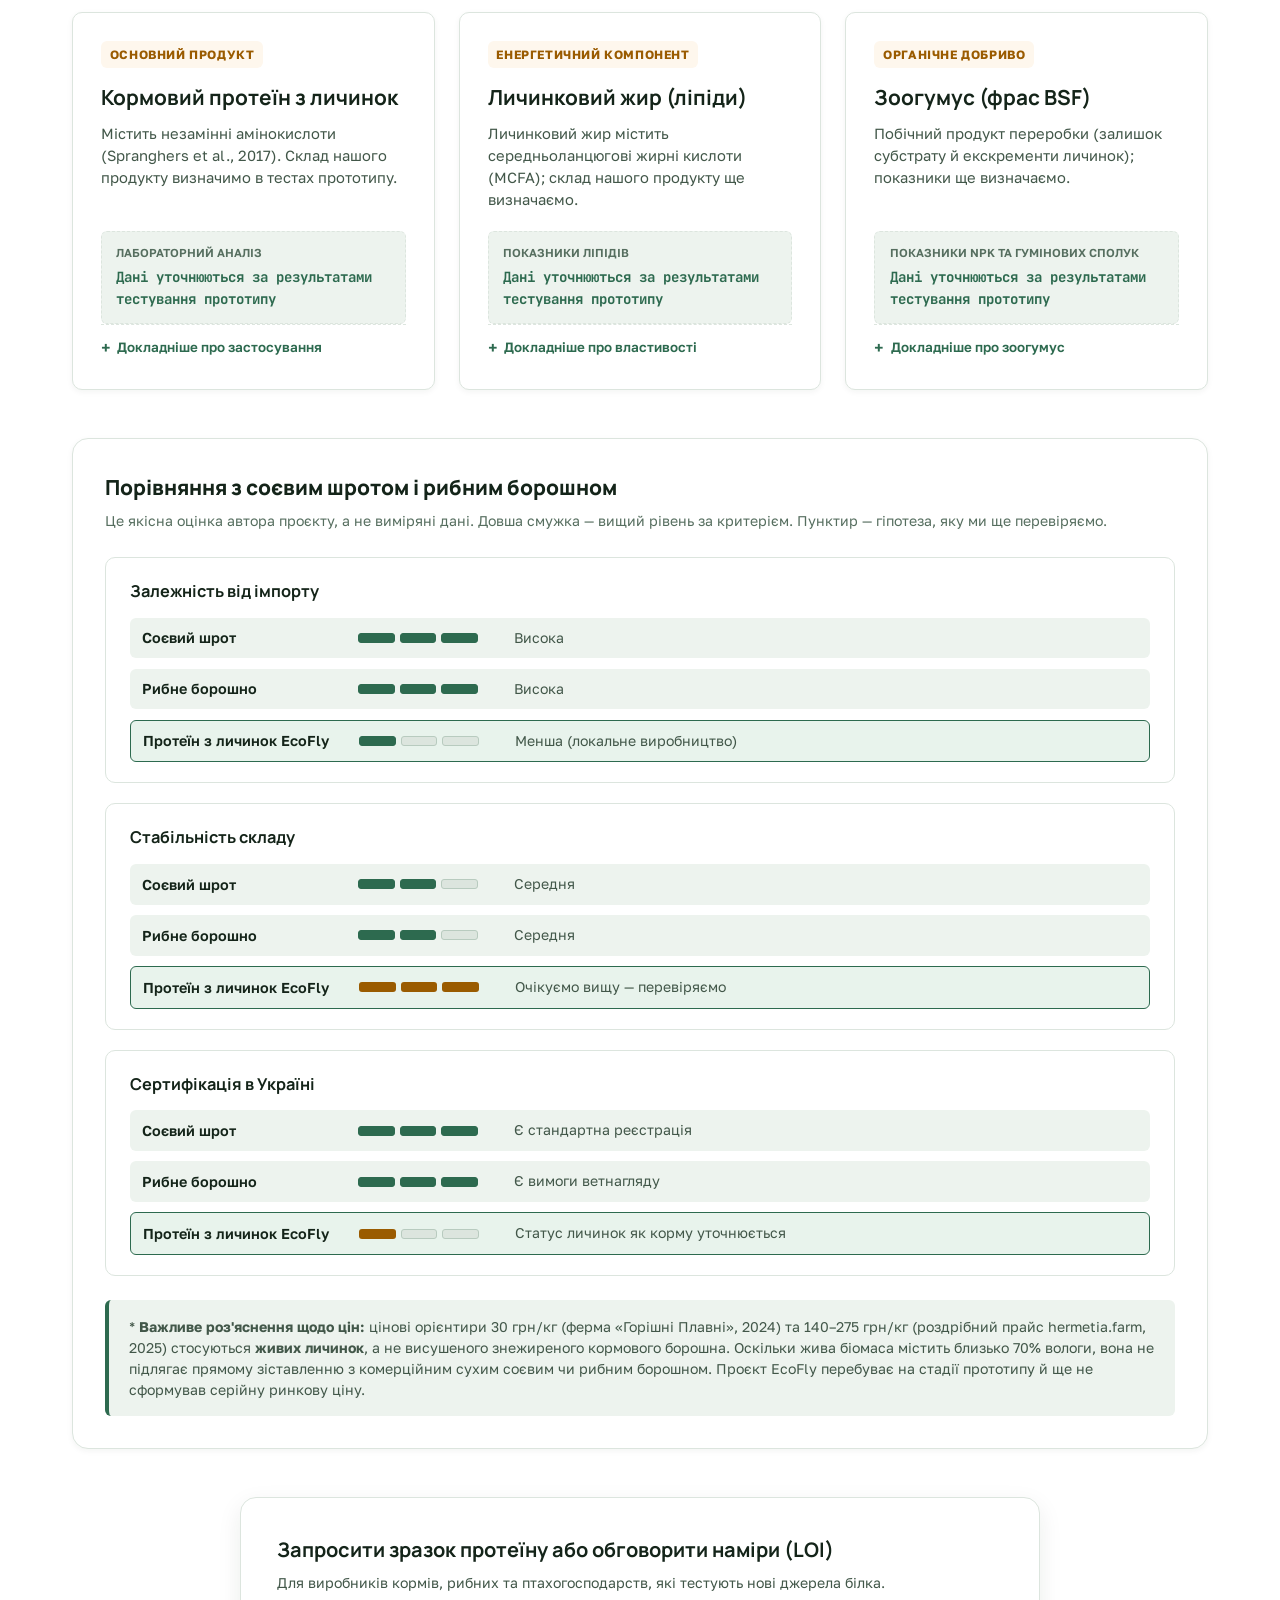
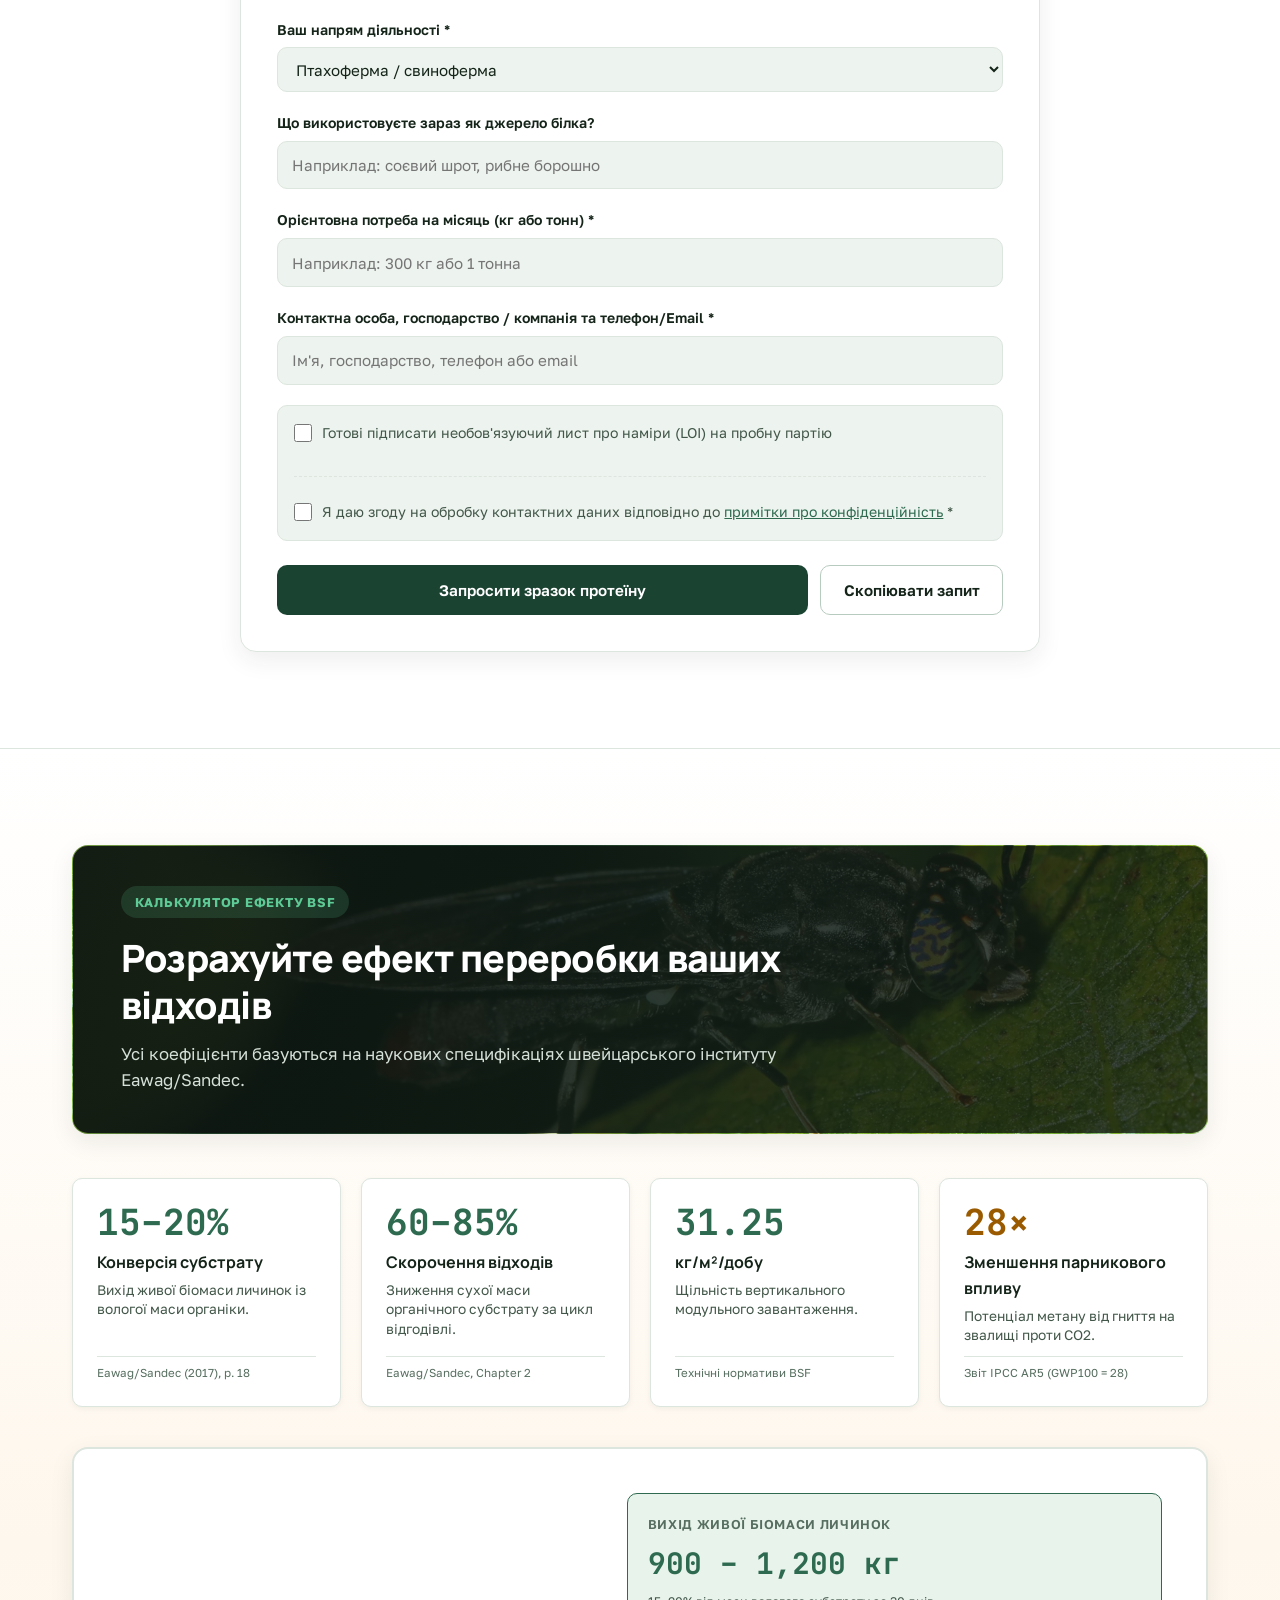
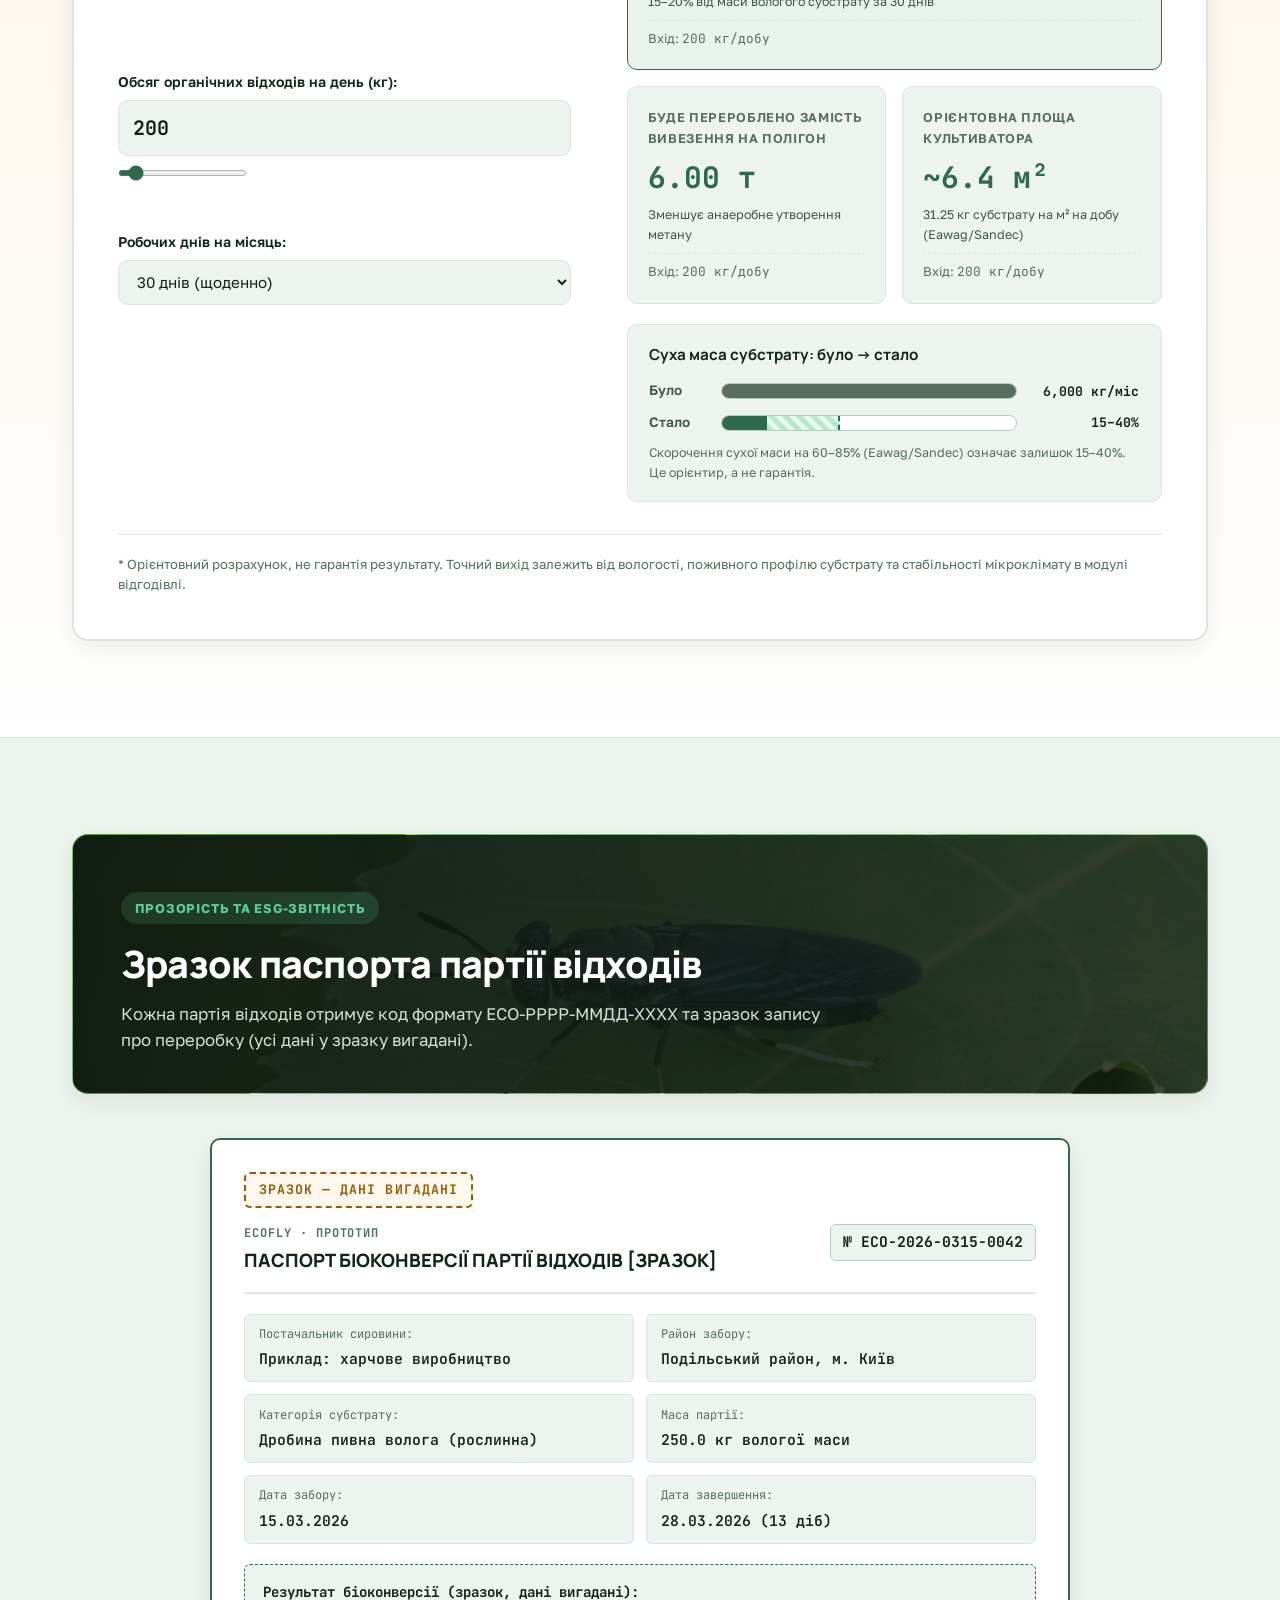
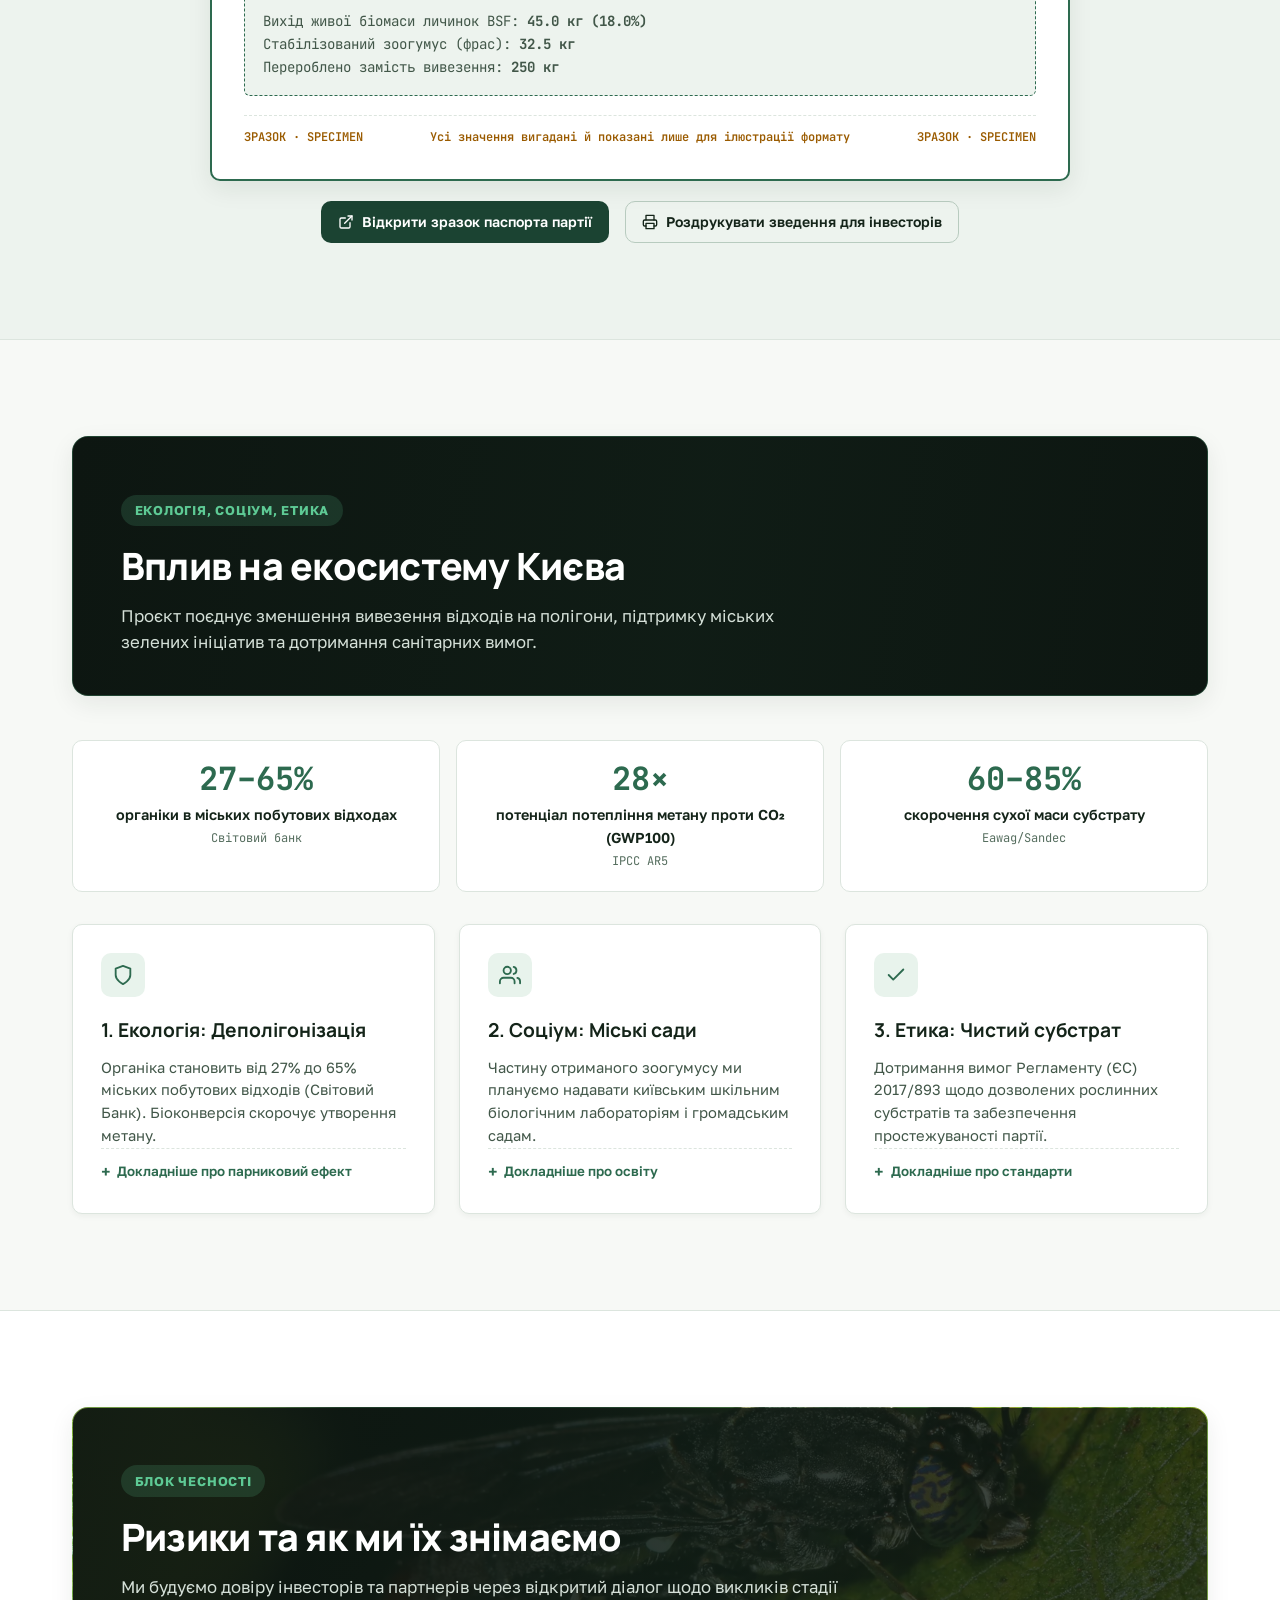
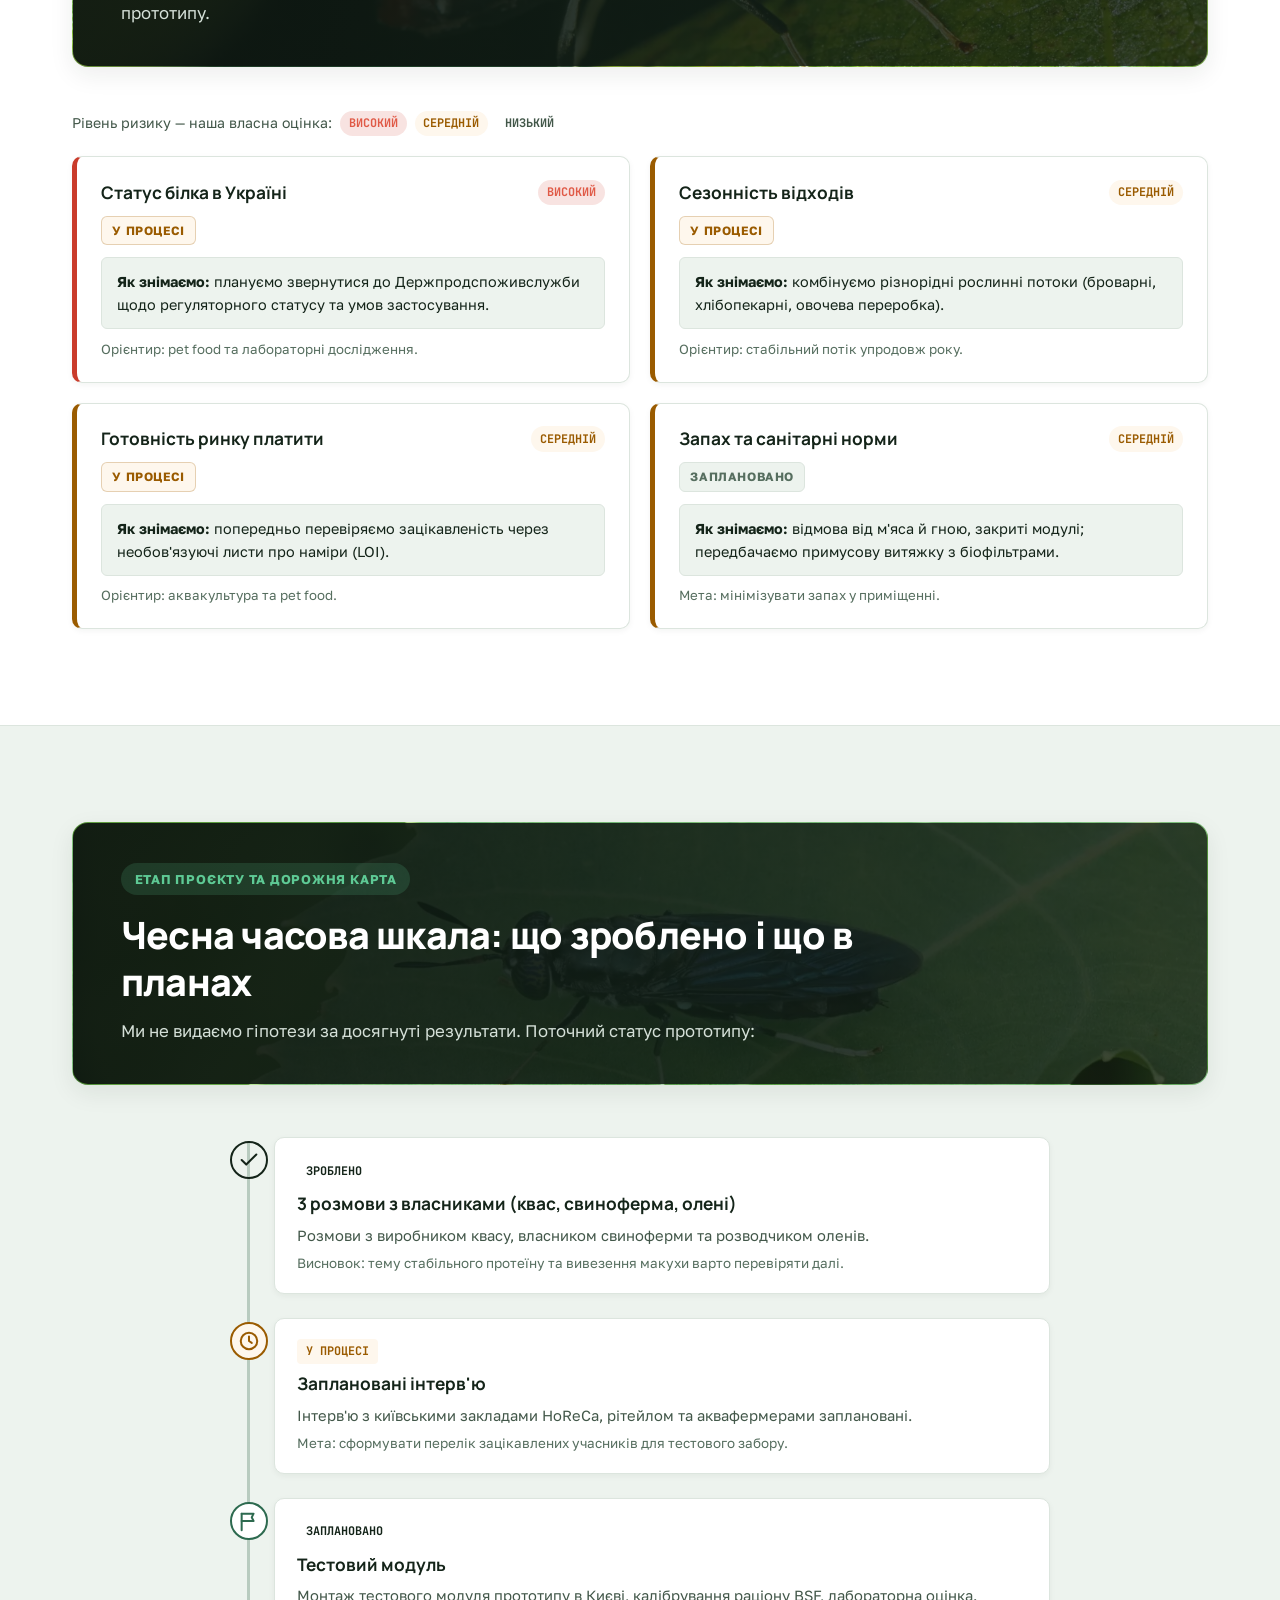
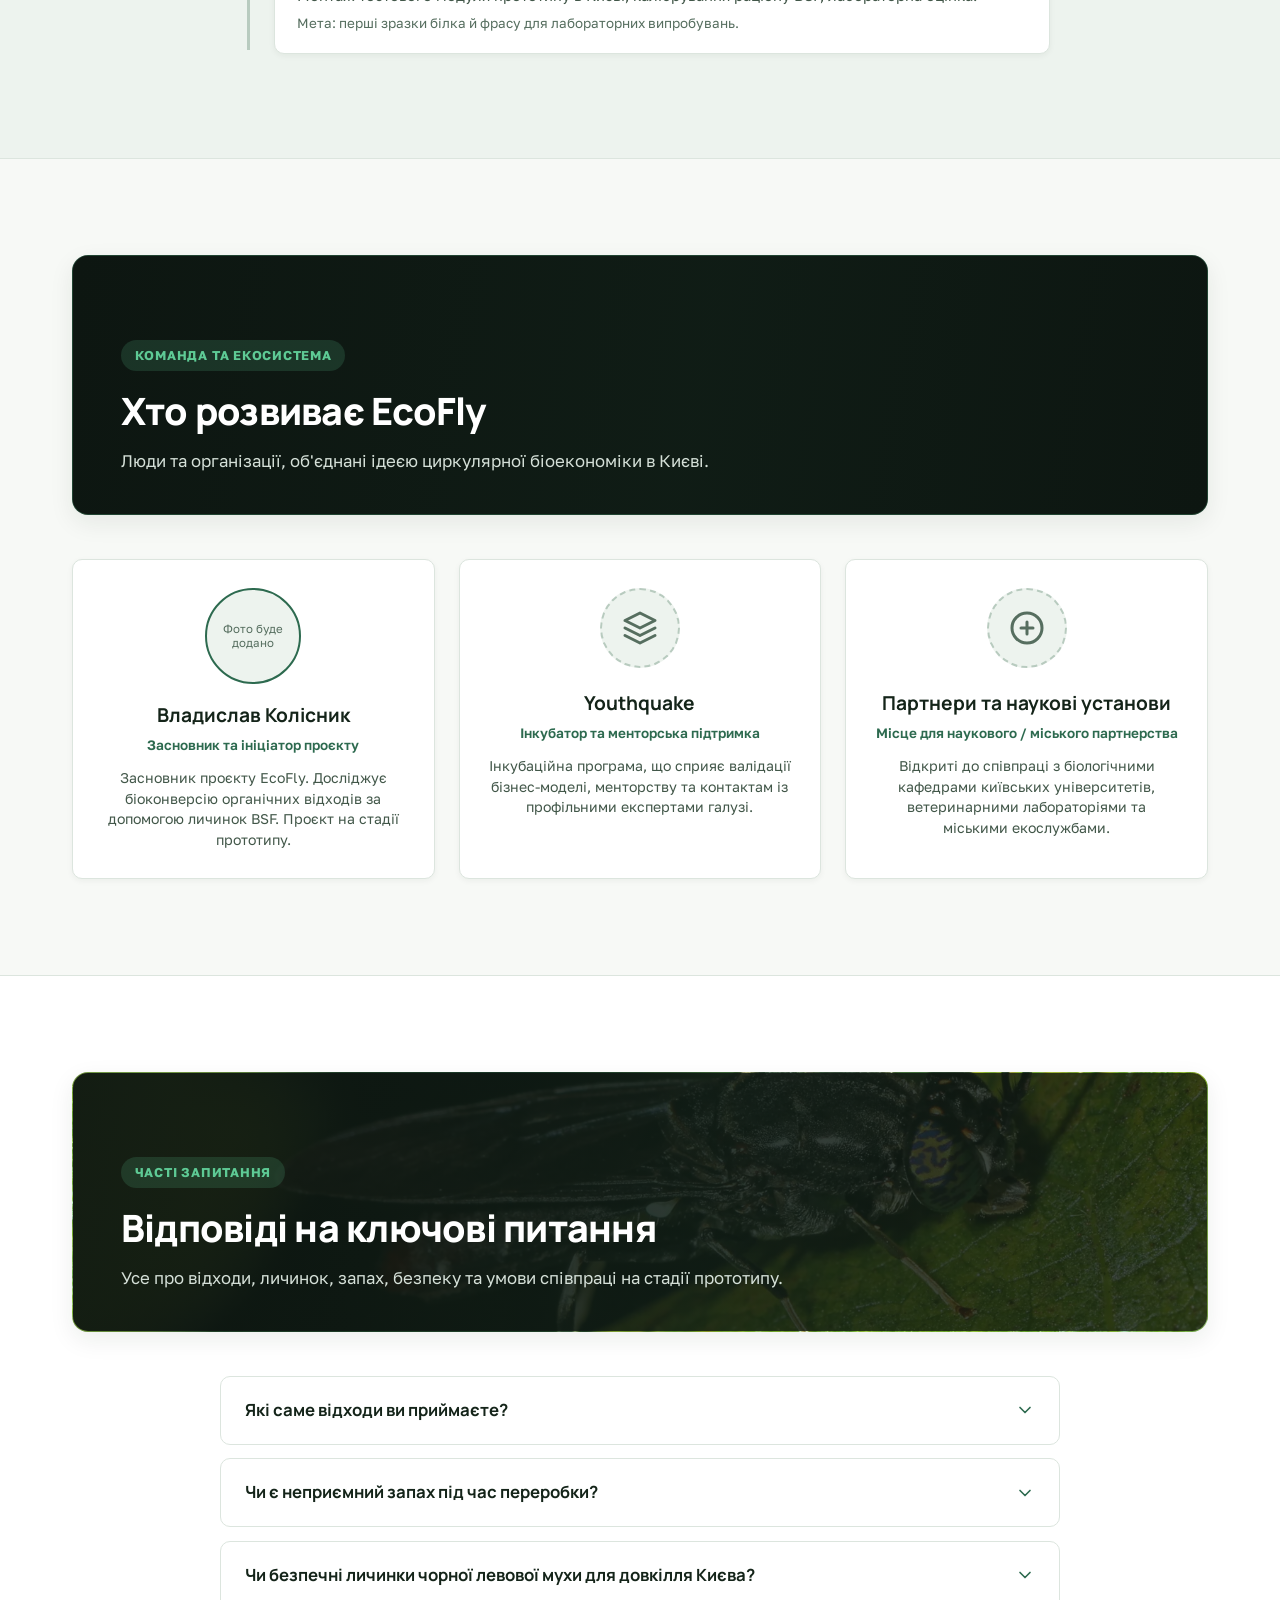
==== commit 13f9f62e: "Add files via upload + міні зміни" ====
--- a/index.html
+++ b/index.html
@@ -148,24 +148,18 @@
     </div>
   </header>
 
-  <!-- Mobile Drawer Menu -->
+  <!-- Mobile Drawer Menu (Same 6 items as main menu) -->
   <div class="mobile-menu" id="mobile-menu" role="dialog" aria-modal="true" aria-label="Мобільне меню навігації">
     <div class="mobile-nav-links">
       <a href="#how-it-works" class="mobile-nav-link" data-i18n="nav.how_it_works">Як це працює</a>
-      <a href="#photos" class="mobile-nav-link">Світлини BSF</a>
-      <a href="#for-waste" class="mobile-nav-link" data-i18n="nav.for_waste">Для постачальників відходів</a>
-      <a href="#for-buyers" class="mobile-nav-link" data-i18n="nav.for_buyers">Для покупців протеїну</a>
-      <a href="#calculator" class="mobile-nav-link" data-i18n="nav.calculator">Калькулятор ефекту</a>
-      <a href="#passport" class="mobile-nav-link" data-i18n="nav.passport">Паспорт партії (ESG)</a>
-      <a href="#impact" class="mobile-nav-link" data-i18n="nav.impact">Вплив і відповідальність</a>
-      <a href="#risks" class="mobile-nav-link" data-i18n="nav.risks">Ризики та чесність</a>
-      <a href="#timeline" class="mobile-nav-link" data-i18n="nav.timeline">Етап проєкту та плани</a>
-      <a href="#team" class="mobile-nav-link" data-i18n="nav.team">Команда та партнери</a>
-      <a href="#faq" class="mobile-nav-link" data-i18n="nav.faq">Часті запитання (FAQ)</a>
-      <a href="#contact" class="mobile-nav-link" data-i18n="nav.contacts">Контакти</a>
+      <a href="#for-waste" class="mobile-nav-link" data-i18n="nav.for_waste">Відходи</a>
+      <a href="#for-buyers" class="mobile-nav-link" data-i18n="nav.for_buyers">Покупці</a>
+      <a href="#calculator" class="mobile-nav-link" data-i18n="nav.calculator">Калькулятор</a>
+      <a href="#risks" class="mobile-nav-link" data-i18n="nav.risks">Ризики</a>
+      <a href="#faq" class="mobile-nav-link" data-i18n="nav.faq">FAQ</a>
     </div>
     <div class="mobile-menu-footer">
-      <a href="#waste-form" class="btn btn-primary" style="width: 100%;" data-i18n="nav.cta">Залишити заявку на забір</a>
+      <a href="#waste-form" class="btn btn-primary" style="width: 100%;" data-i18n="nav.cta">Залишити заявку</a>
     </div>
   </div>
 
@@ -319,17 +313,18 @@
          ====================================================================== -->
     <section class="section section-surface" id="how-it-works">
       <div class="container">
-        <div class="section-header">
+        <div class="section-header section-banner b-how">
           <div class="section-badge" data-i18n="cycle.badge">4 кроки біоконверсії</div>
           <h2 class="section-title" data-i18n="cycle.title">Як працює замкнений цикл</h2>
           <p class="section-desc" data-i18n="cycle.desc">
-            Чисті рослинні залишки харчової промисловості за 12–14 діб перетворюються на корисні біоресурси.
+            Чисті рослинні залишки харчової промисловості за 12–14 діб перетворюються на біомасу личинок, жир і зоогумус.
           </p>
         </div>
 
-        <div class="cycle-steps-grid">
+        <div class="cycle-steps-grid steps-timeline">
           <!-- Step 1: Collection -->
           <div class="step-card">
+            <div class="step-num" aria-hidden="true">01</div>
             <div class="step-illustration-wrap" aria-hidden="true">
               <!-- Linear Vector Illustration: Scheduled Collection & Sealed Container -->
               <svg class="step-illustration-svg" viewBox="0 0 200 110" fill="none" stroke="currentColor">
@@ -365,6 +360,7 @@
 
           <!-- Step 2: Digestion Module -->
           <div class="step-card">
+            <div class="step-num" aria-hidden="true">02</div>
             <div class="step-illustration-wrap" aria-hidden="true">
               <!-- Linear Vector Illustration: Multi-tier Larvae Cultivation System -->
               <svg class="step-illustration-svg" viewBox="0 0 200 110" fill="none" stroke="currentColor">
@@ -407,6 +403,7 @@
 
           <!-- Step 3: Separation & Products -->
           <div class="step-card">
+            <div class="step-num" aria-hidden="true">03</div>
             <div class="step-illustration-wrap" aria-hidden="true">
               <!-- Linear Vector Illustration: Fractionation (Protein + Lipid Oil + Frass) -->
               <svg class="step-illustration-svg" viewBox="0 0 200 110" fill="none" stroke="currentColor">
@@ -443,6 +440,7 @@
 
           <!-- Step 4: Circular Return -->
           <div class="step-card">
+            <div class="step-num" aria-hidden="true">04</div>
             <div class="step-illustration-wrap" aria-hidden="true">
               <!-- Linear Vector Illustration: Soil & Feed Closed Loop -->
               <svg class="step-illustration-svg" viewBox="0 0 200 110" fill="none" stroke="currentColor">
@@ -466,13 +464,13 @@
             </div>
             <h3 class="step-title" data-i18n="cycle.step4_title">4. Повернення в цикл</h3>
             <p class="step-desc" data-i18n="cycle.step4_desc">
-              Протеїн збагачує корми, а зоогумус відновлює родючість міських ґрунтів.
+              Продукти можуть повертатися в корми й ґрунт; ефект перевіряємо на прототипі.
             </p>
             <div class="step-metric-tag" data-i18n="cycle.step4_metric">Мета: замкнений цикл</div>
             <details class="details-collapse">
-              <summary class="details-summary">Докладніше про користь</summary>
+              <summary class="details-summary">Докладніше про мету</summary>
               <div class="details-body">
-                Поживні речовини повертаються в харчовий ланцюг без захоронення на сміттєзвалищах або викидів у повітря.
+                Мета — замкнений цикл, у якому менше органіки потрапляє на захоронення. Це ціль прототипу, а не доведений результат.
               </div>
             </details>
           </div>
@@ -502,7 +500,7 @@
          ====================================================================== -->
     <section class="section section-elevated" id="photos">
       <div class="container">
-        <div class="section-header">
+        <div class="section-header section-banner b-photos">
           <div class="section-badge">Світлини біології Hermetia illucens</div>
           <h2 class="section-title">Як виглядає біоконверсія BSF на практиці</h2>
           <p class="section-desc">
@@ -519,7 +517,7 @@
             <div class="photo-content">
               <h3 class="photo-title">Личинки BSF (препупи)</h3>
               <p class="photo-desc">
-                Активна фаза біоконверсії рослинного субстрату, що накопичує високу концентрацію протеїну та корисних ліпідів.
+                Активна фаза біоконверсії рослинного субстрату, під час якої личинки накопичують протеїн та ліпіди (Spranghers et al., 2017).
               </p>
               <div class="photo-attribution">
                 <span>Фото ще не додано (ілюстративне фото з’явиться тут)</span>
@@ -552,7 +550,7 @@
             <div class="photo-content">
               <h3 class="photo-title">Зоогумус (фрас BSF)</h3>
               <p class="photo-desc">
-                Стабілізований органічний субстрат з природним вмістом хітину для покращення мікрофлори та імунітету рослин.
+                Залишковий органічний субстрат після циклу біоконверсії; склад і властивості нашого зразка визначаємо на прототипі.
               </p>
               <div class="photo-attribution">
                 <span>Фото ще не додано (ілюстративне фото з’явиться тут)</span>
@@ -568,11 +566,11 @@
          ====================================================================== -->
     <section class="section section-primary" id="for-waste">
       <div class="container">
-        <div class="section-header">
+        <div class="section-header section-banner b-waste">
           <div class="section-badge" data-i18n="waste.badge">Для харчових виробництв, HoReCa та ритейлу</div>
           <h2 class="section-title" data-i18n="waste.title">Вивіз органічних відходів без запаху та турбот</h2>
           <p class="section-desc" data-i18n="waste.lead">
-            Перетворіть залишки пивоваріння, соків або пекарень на практичний внесок у циркулярну економіку з документальним підтвердженням переробки.
+            Перетворіть залишки пивоваріння, соків або пекарень на документований потік переробки (зразок паспорта партії).
           </p>
         </div>
 
@@ -634,10 +632,32 @@
               <!-- Carrot & celery leaf silhouette -->
               <path d="M -15 6 L 15 -18 L 18 -12 L -8 10 Z" stroke="#F4A236" stroke-width="2" fill="#F4A236" opacity="0.8"/>
               <path d="M 15 -18 Q 24 -30 20 -36 Q 14 -28 18 -12" stroke="#5ECA95" stroke-width="2" fill="#5ECA95"/>
-              <text x="0" y="55" text-anchor="middle" font-family="'Manrope', sans-serif" font-size="13" font-weight="700" fill="var(--text-primary)">Рослинні залишки HoReCa</text>
-              <text x="0" y="72" text-anchor="middle" font-size="11" fill="var(--text-muted)">Чисті овочеві обрізки</text>
+              <text x="0" y="55" text-anchor="middle" font-family="'Manrope', sans-serif" font-size="13" font-weight="700" fill="var(--text-primary)">Рослинні кухонні обрізки</text>
+              <text x="0" y="72" text-anchor="middle" font-size="11" fill="var(--text-muted)">Без м'яса й риби</text>
             </g>
           </svg>
+        </div>
+
+        <!-- Alternating Block: Photo Left + 3 Points Right (Waste Suppliers) -->
+        <div class="photo-triad-block photo-left">
+          <div class="photo-triad-media">
+            <img src="assets/photos/food-waste.jpg" alt="Ілюстративне фото: рослинні органічні залишки для біоконверсії" class="photo-triad-img" loading="lazy" decoding="async" onerror="this.remove()">
+            <div class="photo-pending"><span>Місце для фото: <code>assets/photos/food-waste.jpg</code> (ілюстративне фото рослинних відходів)</span></div>
+          </div>
+          <div class="photo-triad-points">
+            <div class="triad-point-card">
+              <div class="triad-point-num mono">01 · ЩО ВИ ОТРИМУЄТЕ</div>
+              <p class="triad-point-text">Регулярне вивезення чистих рослинних залишків у герметичних оборотних контейнерах та зразок паспорта партії для внутрішнього обліку.</p>
+            </div>
+            <div class="triad-point-card">
+              <div class="triad-point-num mono">02 · ЯКІ УМОВИ</div>
+              <p class="triad-point-text">Потік вологих рослинних відходів від ~20 кг/добу (пивна дробина, вичавки соків і квасу, хлібні та овочеві обрізки без м'яса й риби). Умови обговорюємо індивідуально.</p>
+            </div>
+            <div class="triad-point-card">
+              <div class="triad-point-num mono">03 · ЩО ДАЛІ</div>
+              <p class="triad-point-text">Залиште заявку у формі нижче — ми зв'яжемося з вами, узгодимо графік тестового забору та надамо оборотну тару.</p>
+            </div>
+          </div>
         </div>
 
         <div class="supplier-grid">
@@ -662,11 +682,11 @@
                 <div class="prop-bullet">✓</div>
                 <div>
                   <div class="prop-title" data-i18n="waste.p2_title">Зразок документа про переробку</div>
-                  <div class="prop-text" data-i18n="waste.p2_desc">Зразок паспорта партії з підтвердженням вторинної переробки замість вивезення на полігон.</div>
+                  <div class="prop-text" data-i18n="waste.p2_desc">Зразок паспорта партії з масою й типом сировини замість вивезення на полігон.</div>
                   <details class="details-collapse">
                     <summary class="details-summary">Докладніше про звітність</summary>
                     <div class="details-body">
-                      Кожна передана партія фіксується за унікальним номером з масою та типом сировини для підтвердження зелених стандартів вашого бізнесу.
+                      Кожна передана партія фіксується за унікальним номером з масою та типом сировини; це може знадобитися для вашої внутрішньої звітності.
                     </div>
                   </details>
                 </div>
@@ -675,12 +695,12 @@
               <div class="prop-item">
                 <div class="prop-bullet">✓</div>
                 <div>
-                  <div class="prop-title" data-i18n="waste.p3_title">Соціальний внесок у Київ</div>
-                  <div class="prop-text" data-i18n="waste.p3_desc">Частина отриманого зоогумусу безоплатно передається школам і міським садам.</div>
+                  <div class="prop-title" data-i18n="waste.p3_title">Плани для міста</div>
+                  <div class="prop-text" data-i18n="waste.p3_desc">Плануємо передавати частину зоогумусу міським садам; умови обговорюємо індивідуально.</div>
                   <details class="details-collapse">
-                    <summary class="details-summary">Докладніше про міські ініціативи</summary>
+                    <summary class="details-summary">Докладніше про плани</summary>
                     <div class="details-body">
-                      Ми співпрацюємо з юннатівськими гуртками та громадськими садами Києва, підтримуючи відновлення ґрунтів і природничу освіту.
+                      Поки це наміри: конкретних домовленостей зі школами чи громадськими садами ще немає.
                     </div>
                   </details>
                 </div>
@@ -694,9 +714,9 @@
                   <path d="M21 10c0 7-9 13-9 13s-9-6-9-13a9 9 0 0 1 18 0z"></path>
                   <circle cx="12" cy="10" r="3"></circle>
                 </svg>
-                <span>Оберіть ваш район Києва:</span>
-              </div>
-              <div class="district-chip-grid" id="district-chips-container">
+                <span>Оберіть ваш район Києва (схематична карта; ліворуч правий берег, праворуч лівий; також можна обрати у списку форми):</span>
+              </div>
+              <div class="district-chip-grid district-map" id="district-chips-container" role="group" aria-label="Схематична карта районів Києва">
                 <!-- Chips populated by JS from data.js -->
               </div>
             </div>
@@ -706,7 +726,7 @@
           <div class="form-card">
             <div class="form-header">
               <h3 class="form-header-title" data-i18n="waste.form_title">Заявка на регулярний забір відходів</h3>
-              <p class="form-header-desc" data-i18n="waste.form_desc">Опишіть ваші органічні потоки. Ми зв'яжемося протягом 24 годин.</p>
+              <p class="form-header-desc" data-i18n="waste.form_desc">Опишіть ваші органічні потоки. Ми зв'яжемося з вами.</p>
             </div>
 
             <form id="waste-form" action="#" method="POST">
@@ -718,7 +738,7 @@
                   <option value="spent_grain" data-i18n="waste.opt_type_brewer">Пивна дробина / солодові залишки</option>
                   <option value="pomace" data-i18n="waste.opt_type_juice">Макуха й вичавки фруктів/овочів (соки, квас)</option>
                   <option value="bakery" data-i18n="waste.opt_type_bakery">Залишки пекарського виробництва / борошно</option>
-                  <option value="kitchen_veg" data-i18n="waste.opt_type_kitchen">Рослинні обрізки кухонь (pre-consumer HoReCa)</option>
+                  <option value="kitchen_veg" data-i18n="waste.opt_type_kitchen">Рослинні кухонні обрізки (без м'яса й риби)</option>
                 </select>
               </div>
 
@@ -763,8 +783,8 @@
                 </label>
 
                 <label class="checkbox-label">
-                  <input type="checkbox" name="donate_frass" class="checkbox-input" checked>
-                  <span data-i18n="waste.chk_donate">Передати частину отриманого зоогумусу київським школам і міським садам</span>
+                  <input type="checkbox" name="donate_frass" class="checkbox-input">
+                  <span data-i18n="waste.chk_donate">Цікавить участь у плановій передачі зоогумусу міським садам (умови обговорюємо індивідуально)</span>
                 </label>
 
                 <label class="checkbox-label">
@@ -794,7 +814,7 @@
          ====================================================================== -->
     <section class="section section-surface" id="for-buyers">
       <div class="container">
-        <div class="section-header">
+        <div class="section-header section-banner b-buyers">
           <div class="section-badge" data-i18n="buyers.badge">Для комбікормових виробництв, ферм та аквакультури</div>
           <h2 class="section-title" data-i18n="buyers.title">Альтернативний протеїн, жир та зоогумус із Києва</h2>
           <p class="section-desc" data-i18n="buyers.lead">
@@ -844,9 +864,31 @@
               <path d="M 0 -2 C -10 -10 -12 4 0 4 Z" fill="#5ECA95"/>
               <path d="M 0 -8 C 10 -16 12 -2 0 -2 Z" fill="#2D6A4F"/>
               <text x="0" y="58" text-anchor="middle" font-family="'Manrope', sans-serif" font-size="13" font-weight="700" fill="var(--text-primary)">Зоогумус (фрас)</text>
-              <text x="0" y="74" text-anchor="middle" font-size="11" fill="var(--text-muted)">Біодобриво з хітином</text>
+              <text x="0" y="74" text-anchor="middle" font-size="11" fill="var(--text-muted)">Залишок після переробки</text>
             </g>
           </svg>
+        </div>
+
+        <!-- Alternating Block: 3 Points Left + Photo Right (Buyers) -->
+        <div class="photo-triad-block photo-right">
+          <div class="photo-triad-points">
+            <div class="triad-point-card">
+              <div class="triad-point-num mono">01 · ЩО ВИ ОТРИМУЄТЕ</div>
+              <p class="triad-point-text">Дослідні зразки кормового білка, личинкового жиру та зоогумусу (фрасу) локального київського виробництва для лабораторної оцінки.</p>
+            </div>
+            <div class="triad-point-card">
+              <div class="triad-point-num mono">02 · ЯКІ УМОВИ</div>
+              <p class="triad-point-text">Проєкт перебуває на стадії прототипу; серійна ціна ще не сформована. Співпрацю починаємо з необов'язуючого листа про наміри (LOI), умови обговорюємо індивідуально.</p>
+            </div>
+            <div class="triad-point-card">
+              <div class="triad-point-num mono">03 · ЩО ДАЛІ</div>
+              <p class="triad-point-text">Заповніть форму запиту на зразок — ми зв'яжемося з вами та узгодимо параметри тестової партії після лабораторного аналізу прототипу.</p>
+            </div>
+          </div>
+          <div class="photo-triad-media">
+            <img src="assets/photos/poultry.jpg" alt="Ілюстративне фото: потенційне застосування кормового білка у птахівництві та аквакультурі" class="photo-triad-img" loading="lazy" decoding="async" onerror="this.remove()">
+            <div class="photo-pending"><span>Місце для фото: <code>assets/photos/poultry.jpg</code> або <code>aquaculture.jpg</code> (ілюстративне фото)</span></div>
+          </div>
         </div>
 
         <!-- 3 Product Cards -->
@@ -856,7 +898,7 @@
             <span class="product-badge">Основний продукт</span>
             <h3 class="product-title" data-i18n="buyers.prod1_title">Кормовий протеїн з личинок</h3>
             <p class="product-desc" data-i18n="buyers.prod1_desc">
-              Багатий на незамінні амінокислоти та лауринову кислоту (Spranghers et al., 2017).
+              Містить незамінні амінокислоти (Spranghers et al., 2017). Склад нашого продукту визначимо в тестах прототипу.
             </p>
             <div class="product-meta-box">
               <div class="product-meta-lbl">Лабораторний аналіз</div>
@@ -865,7 +907,7 @@
             <details class="details-collapse">
               <summary class="details-summary">Докладніше про застосування</summary>
               <div class="details-body">
-                Підходить для дослідних раціонів форелі, осетра, молодняку птиці та складових гіпоалергенних раціонів для непродуктивних тварин (pet food).
+                Застосування в кормах для риби, птиці чи домашніх тварин ми ще не перевіряли; даних для висновків поки немає.
               </div>
             </details>
           </div>
@@ -875,7 +917,7 @@
             <span class="product-badge">Енергетичний компонент</span>
             <h3 class="product-title" data-i18n="buyers.prod2_title">Личинковий жир (ліпіди)</h3>
             <p class="product-desc" data-i18n="buyers.prod2_desc">
-              Високий вміст середньоланцюгових жирних кислот (MCFA), корисних для кишкової мікрофлори тварин.
+              Личинковий жир містить середньоланцюгові жирні кислоти (MCFA); склад нашого продукту ще визначаємо.
             </p>
             <div class="product-meta-box">
               <div class="product-meta-lbl">Показники ліпідів</div>
@@ -884,7 +926,7 @@
             <details class="details-collapse">
               <summary class="details-summary">Докладніше про властивості</summary>
               <div class="details-body">
-                Забезпечує природний бактеріостатичний ефект завдяки вмісту лауринової кислоти, зменшуючи потребу в антибіотиках у кормах.
+                Висновків про користь для тварин чи заміну антибіотиків ми не робимо: власних даних і джерел для цього поки немає.
               </div>
             </details>
           </div>
@@ -894,7 +936,7 @@
             <span class="product-badge">Органічне добриво</span>
             <h3 class="product-title" data-i18n="buyers.prod3_title">Зоогумус (фрас BSF)</h3>
             <p class="product-desc" data-i18n="buyers.prod3_desc">
-              Природне біодобриво з хітином для стимуляції росту та мікробіоти ґрунту.
+              Побічний продукт переробки (залишок субстрату й екскременти личинок); показники ще визначаємо.
             </p>
             <div class="product-meta-box">
               <div class="product-meta-lbl">Показники NPK та гумінових сполук</div>
@@ -903,58 +945,47 @@
             <details class="details-collapse">
               <summary class="details-summary">Докладніше про зоогумус</summary>
               <div class="details-body">
-                Стимулює синтез хітинази в рослинах, що створює природний бар'єр проти грибкових патогенів і ґрунтових шкідників.
+                Вплив на рослини й ґрунт ми ще не перевіряли; без власних даних і джерел таких тверджень не робимо.
               </div>
             </details>
           </div>
         </div>
 
-        <!-- Comparison Table -->
+        <!-- Comparison: qualitative bars (no table, no prices without source) -->
         <div class="comparison-wrap">
-          <h3 style="font-family: var(--font-heading); font-size: 1.3rem; margin-bottom: 1.25rem;" data-i18n="table.title">
-            Порівняльна таблиця: Соя / Рибне борошно / Протеїн з личинок EcoFly
-          </h3>
-
-          <div class="table-responsive">
-            <table class="data-table">
-              <thead>
-                <tr>
-                  <th data-i18n="table.col_param">Критерій</th>
-                  <th data-i18n="table.col_soy">Соєвий шрот</th>
-                  <th data-i18n="table.col_fish">Рибне борошно</th>
-                  <th class="highlight-col" data-i18n="table.col_bsf">Протеїн з личинок EcoFly</th>
-                </tr>
-              </thead>
-              <tbody>
-                <tr>
-                  <td data-i18n="table.row1_param">Залежність від імпорту й курсу валют</td>
-                  <td data-i18n="table.row1_soy">Висока (волатильність світових ринків)</td>
-                  <td data-i18n="table.row1_fish">Критична (морський імпорт)</td>
-                  <td class="highlight-col" data-i18n="table.row1_bsf">Менша залежність від імпорту (локальне виробництво)</td>
-                </tr>
-                <tr>
-                  <td data-i18n="table.row2_param">Стабільність складу та поживність</td>
-                  <td data-i18n="table.row2_soy">Середня (залежить від погодного сезону)</td>
-                  <td data-i18n="table.row2_fish">Змінна (залежить від сезону вилову)</td>
-                  <td class="highlight-col" data-i18n="table.row2_bsf">Висока (контрольований мікроклімат вирощування)</td>
-                </tr>
-                <tr>
-                  <td data-i18n="table.row3_param">Сертифікація та статус в Україні</td>
-                  <td data-i18n="table.row3_soy">Стандартна реєстрація в кормовому реєстрі</td>
-                  <td data-i18n="table.row3_fish">Вимоги до ветеринарного нагляду</td>
-                  <td class="highlight-col" data-i18n="table.row3_bsf">Статус личинок як корму в Україні уточнюється</td>
-                </tr>
-                <tr>
-                  <td data-i18n="table.row4_param">Орієнтир ціни на ринку</td>
-                  <td data-i18n="table.row4_soy">За біржовими цінами ринку</td>
-                  <td data-i18n="table.row4_fish">Залежить від імпорту й логістики</td>
-                  <td class="highlight-col" data-i18n="table.row4_bsf">Живі личинки: 30 грн/кг (2024) та 140–275 грн/кг (2025)*</td>
-                </tr>
-              </tbody>
-            </table>
-          </div>
-
-          <!-- Price Transparency Notice -->
+          <h3 class="cmp-title" data-i18n="cmp.title">Порівняння з соєвим шротом і рибним борошном</h3>
+          <p class="cmp-note" data-i18n="cmp.note">Це якісна оцінка автора проєкту, а не виміряні дані. Довша смужка — вищий рівень за критерієм. Пунктир — гіпотеза, яку ми ще перевіряємо.</p>
+
+          <div class="cmp-grid">
+            <div class="cmp-row">
+              <div class="cmp-crit" data-i18n="cmp.c1">Залежність від імпорту</div>
+              <div class="cmp-items">
+                <div class="cmp-item"><span class="cmp-name" data-i18n="cmp.soy">Соєвий шрот</span><span class="cmp-meter" role="img" aria-label="3 з 3"><i class="on"></i><i class="on"></i><i class="on"></i></span><span class="cmp-val" data-i18n="cmp.c1_soy">Висока</span></div>
+                <div class="cmp-item"><span class="cmp-name" data-i18n="cmp.fish">Рибне борошно</span><span class="cmp-meter" role="img" aria-label="3 з 3"><i class="on"></i><i class="on"></i><i class="on"></i></span><span class="cmp-val" data-i18n="cmp.c1_fish">Висока</span></div>
+                <div class="cmp-item bsf"><span class="cmp-name" data-i18n="cmp.bsf">Протеїн з личинок EcoFly</span><span class="cmp-meter" role="img" aria-label="1 з 3"><i class="on"></i><i></i><i></i></span><span class="cmp-val" data-i18n="cmp.c1_bsf">Менша (локальне виробництво)</span></div>
+              </div>
+            </div>
+
+            <div class="cmp-row">
+              <div class="cmp-crit" data-i18n="cmp.c2">Стабільність складу</div>
+              <div class="cmp-items">
+                <div class="cmp-item"><span class="cmp-name" data-i18n="cmp.soy">Соєвий шрот</span><span class="cmp-meter" role="img" aria-label="2 з 3"><i class="on"></i><i class="on"></i><i></i></span><span class="cmp-val" data-i18n="cmp.c2_soy">Середня</span></div>
+                <div class="cmp-item"><span class="cmp-name" data-i18n="cmp.fish">Рибне борошно</span><span class="cmp-meter" role="img" aria-label="2 з 3"><i class="on"></i><i class="on"></i><i></i></span><span class="cmp-val" data-i18n="cmp.c2_fish">Середня</span></div>
+                <div class="cmp-item bsf"><span class="cmp-name" data-i18n="cmp.bsf">Протеїн з личинок EcoFly</span><span class="cmp-meter hyp" role="img" aria-label="гіпотеза, 3 з 3"><i class="on"></i><i class="on"></i><i class="on"></i></span><span class="cmp-val" data-i18n="cmp.c2_bsf">Очікуємо вищу — перевіряємо</span></div>
+              </div>
+            </div>
+
+            <div class="cmp-row">
+              <div class="cmp-crit" data-i18n="cmp.c3">Сертифікація в Україні</div>
+              <div class="cmp-items">
+                <div class="cmp-item"><span class="cmp-name" data-i18n="cmp.soy">Соєвий шрот</span><span class="cmp-meter" role="img" aria-label="3 з 3"><i class="on"></i><i class="on"></i><i class="on"></i></span><span class="cmp-val" data-i18n="cmp.c3_soy">Є стандартна реєстрація</span></div>
+                <div class="cmp-item"><span class="cmp-name" data-i18n="cmp.fish">Рибне борошно</span><span class="cmp-meter" role="img" aria-label="3 з 3"><i class="on"></i><i class="on"></i><i class="on"></i></span><span class="cmp-val" data-i18n="cmp.c3_fish">Є вимоги ветнагляду</span></div>
+                <div class="cmp-item bsf"><span class="cmp-name" data-i18n="cmp.bsf">Протеїн з личинок EcoFly</span><span class="cmp-meter hyp" role="img" aria-label="1 з 3, статус уточнюється"><i class="on"></i><i></i><i></i></span><span class="cmp-val" data-i18n="cmp.c3_bsf">Статус личинок як корму уточнюється</span></div>
+              </div>
+            </div>
+          </div>
+
+          <!-- Price Transparency Notice (sourced prices only) -->
           <div class="price-notice-card" data-i18n="buyers.price_notice">
             * <strong>Важливе роз'яснення щодо цін:</strong> цінові орієнтири 30 грн/кг (ферма «Горішні Плавні», 2024) та 140–275 грн/кг (роздрібний прайс hermetia.farm, 2025) стосуються <strong>живих личинок</strong>, а не висушеного знежиреного кормового борошна. Оскільки жива біомаса містить близько 70% вологи, вона не підлягає прямому зіставленню з комерційним сухим соєвим чи рибним борошном. Проєкт EcoFly перебуває на стадії прототипу й ще не сформував серійну ринкову ціну.
           </div>
@@ -1030,7 +1061,7 @@
          ====================================================================== -->
     <section class="section section-accent-tint" id="calculator">
       <div class="container">
-        <div class="section-header">
+        <div class="section-header section-banner b-calc">
           <div class="section-badge" data-i18n="calc.badge">Калькулятор ефекту BSF</div>
           <h2 class="section-title" data-i18n="calc.title">Розрахуйте ефект переробки ваших відходів</h2>
           <p class="section-desc" data-i18n="calc.desc">
@@ -1090,23 +1121,43 @@
             </div>
 
             <!-- Dynamic Live Results -->
-            <div class="calc-results-grid">
-              <div class="calc-res-box featured">
-                <div class="calc-res-label" data-i18n="calc.res1_title">Вихід живої біомаси личинок</div>
-                <div class="calc-res-number" id="calc-res-larvae">900 – 1 200 кг</div>
-                <div class="calc-res-sub" data-i18n="calc.res1_sub">15–20% від маси вологого субстрату за 30 днів</div>
-              </div>
-
-              <div class="calc-res-box">
-                <div class="calc-res-label" data-i18n="calc.res2_title">Буде перероблено замість вивезення на полігон</div>
-                <div class="calc-res-number" id="calc-res-landfill">6.00 т</div>
-                <div class="calc-res-sub" data-i18n="calc.res2_sub">Зменшує анаеробне утворення метану</div>
-              </div>
-
-              <div class="calc-res-box">
-                <div class="calc-res-label" data-i18n="calc.res3_title">Орієнтовна площа культиватора</div>
-                <div class="calc-res-number" id="calc-res-area">~6.4 м²</div>
-                <div class="calc-res-sub" data-i18n="calc.res3_sub">31.25 кг субстрату на м² на добу (Eawag/Sandec)</div>
+            <div class="calc-results-wrap">
+              <div class="calc-results-grid">
+                <div class="calc-res-box featured">
+                  <div class="calc-res-label" data-i18n="calc.res1_title">Вихід живої біомаси личинок</div>
+                  <div class="calc-res-number" id="calc-res-larvae">900 – 1 200 кг</div>
+                  <div class="calc-res-sub" data-i18n="calc.res1_sub">15–20% від маси вологого субстрату за 30 днів</div>
+                  <div class="calc-in"><span data-i18n="calc.in_lbl">Вхід:</span> <span class="js-calc-in mono">200 кг/добу</span></div>
+                </div>
+
+                <div class="calc-res-box">
+                  <div class="calc-res-label" data-i18n="calc.res2_title">Буде перероблено замість вивезення на полігон</div>
+                  <div class="calc-res-number" id="calc-res-landfill">6.00 т</div>
+                  <div class="calc-res-sub" data-i18n="calc.res2_sub">Зменшує анаеробне утворення метану</div>
+                  <div class="calc-in"><span data-i18n="calc.in_lbl">Вхід:</span> <span class="js-calc-in mono">200 кг/добу</span></div>
+                </div>
+
+                <div class="calc-res-box">
+                  <div class="calc-res-label" data-i18n="calc.res3_title">Орієнтовна площа культиватора</div>
+                  <div class="calc-res-number" id="calc-res-area">~6.4 м²</div>
+                  <div class="calc-res-sub" data-i18n="calc.res3_sub">31.25 кг субстрату на м² на добу (Eawag/Sandec)</div>
+                  <div class="calc-in"><span data-i18n="calc.in_lbl">Вхід:</span> <span class="js-calc-in mono">200 кг/добу</span></div>
+                </div>
+              </div>
+
+              <div class="calc-bars" role="img" aria-label="Шкала: суха маса субстрату було 100%, стало 15–40%">
+                <div class="calc-bars-title" data-i18n="calc.bars_title">Суха маса субстрату: було → стало</div>
+                <div class="calc-bar-row">
+                  <span class="calc-bar-lbl" data-i18n="calc.bar_before">Було</span>
+                  <div class="calc-bar"><div class="calc-bar-fill before" style="width: 100%;"></div></div>
+                  <span class="calc-bar-val mono" id="calc-bar-before-lbl">6 000 кг/міс</span>
+                </div>
+                <div class="calc-bar-row">
+                  <span class="calc-bar-lbl" data-i18n="calc.bar_after">Стало</span>
+                  <div class="calc-bar"><div class="calc-bar-fill after" style="width: 15%;"></div><div class="calc-bar-range" style="left: 15%; width: 25%;"></div></div>
+                  <span class="calc-bar-val mono">15–40%</span>
+                </div>
+                <p class="calc-bars-note" data-i18n="calc.bars_note">Скорочення сухої маси на 60–85% (Eawag/Sandec) означає залишок 15–40%. Це орієнтир, а не гарантія.</p>
               </div>
             </div>
           </div>
@@ -1123,80 +1174,56 @@
          ====================================================================== -->
     <section class="section section-elevated" id="passport">
       <div class="container">
-        <div class="section-header">
+        <div class="section-header section-banner b-passport">
           <div class="section-badge" data-i18n="passport.badge">Прозорість та ESG-звітність</div>
           <h2 class="section-title" data-i18n="passport.title">Зразок паспорта партії відходів</h2>
           <p class="section-desc" data-i18n="passport.desc">
-            Кожна партія відходів отримує код формату ECO-РРРР-ММДД-XXXX та зразок сертифіката вторинної переробки для вашої нефінансової звітності.
+            Кожна партія відходів отримує код формату ECO-РРРР-ММДД-XXXX та зразок запису про переробку (усі дані у зразку вигадані).
           </p>
         </div>
 
-        <div class="passport-preview-card">
-          <div class="passport-watermark" aria-hidden="true" data-i18n="passport.sample_watermark">ЗРАЗОК • SPECIMEN</div>
-
-          <div class="passport-header">
+        <div class="passport-doc">
+          <div class="pd-stamp" aria-hidden="true">ЗРАЗОК — дані вигадані</div>
+          <div class="pd-head">
             <div>
-              <div style="font-family: var(--font-heading); font-size: 1.15rem; font-weight: 800; color: var(--brand-pine);" data-i18n="passport.doc_title">
-                ПАСПОРТ БІОКОНВЕРСІЇ ПАРТІЇ ВІДХОДІВ [ЗРАЗОК]
-              </div>
-              <div style="font-size: 0.82rem; color: var(--accent-amber); font-weight: 700; margin-top: 0.2rem;" data-i18n="passport.sign_lbl">
-                [ ЗРАЗОК ДОКУМЕНТА ДЛЯ ОЗНАЙОМЛЕННЯ ]
-              </div>
-            </div>
-            <div style="text-align: right;">
-              <div class="passport-id-tag">ECO-2026-0315-0042</div>
-              <div style="margin-top: 0.35rem;"><span class="timeline-badge in-progress">ЗРАЗОК</span></div>
-            </div>
-          </div>
-
-          <div class="passport-grid">
-            <div class="passport-field">
-              <div class="passport-field-lbl" data-i18n="passport.supplier_lbl">Постачальник сировини:</div>
-              <div class="passport-field-val" data-i18n="passport.supplier_val">Приклад: харчове виробництво</div>
-            </div>
-            <div class="passport-field">
-              <div class="passport-field-lbl" data-i18n="passport.district_lbl">Район забору:</div>
-              <div class="passport-field-val">Подільський район, м. Київ</div>
-            </div>
-            <div class="passport-field">
-              <div class="passport-field-lbl" data-i18n="passport.waste_type_lbl">Категорія субстрату:</div>
-              <div class="passport-field-val">Дробина пивна волога (рослинна)</div>
-            </div>
-            <div class="passport-field">
-              <div class="passport-field-lbl" data-i18n="passport.raw_weight_lbl">Маса партії:</div>
-              <div class="passport-field-val mono">250.0 кг вологої маси</div>
-            </div>
-            <div class="passport-field">
-              <div class="passport-field-lbl" data-i18n="passport.date_in_lbl">Дата забору:</div>
-              <div class="passport-field-val mono">15.03.2026</div>
-            </div>
-            <div class="passport-field">
-              <div class="passport-field-lbl" data-i18n="passport.date_out_lbl">Дата завершення:</div>
-              <div class="passport-field-val mono">28.03.2026 (13 діб)</div>
-            </div>
-          </div>
-
-          <div style="background-color: var(--bg-surface-elevated); border: 1px solid var(--border-subtle); border-radius: var(--radius-sm); padding: 0.85rem 1.15rem; margin-bottom: 1.5rem;">
-            <div style="font-size: 0.8rem; font-weight: 700; text-transform: uppercase; color: var(--brand-forest); margin-bottom: 0.35rem;" data-i18n="passport.output_lbl">
-              Підтверджений результат біоконверсії (зразок):
-            </div>
-            <div style="font-size: 0.9rem; color: var(--text-primary); line-height: 1.5;">
-              • Вихід живої біомаси личинок BSF: <strong class="mono">45.0 кг (18.0%)</strong><br>
-              • Отримано стабілізованого зоогумусу (фрасу): <strong class="mono">32.5 кг</strong><br>
-              • Деполігонізація: <strong class="mono">250 кг перероблено замість вивезення на полігон</strong>
-            </div>
-          </div>
-
-          <div style="display: flex; gap: 1rem; flex-wrap: wrap;">
-            <a href="assets/ecofly-passport-sample.html" target="_blank" rel="noopener" class="btn btn-primary btn-sm" data-i18n="passport.btn_open">
-              <svg width="16" height="16" viewBox="0 0 24 24" fill="none" stroke="currentColor" stroke-width="2" stroke-linecap="round" stroke-linejoin="round" aria-hidden="true"><path d="M18 13v6a2 2 0 0 1-2 2H5a2 2 0 0 1-2-2V8a2 2 0 0 1 2-2h6"></path><polyline points="15 3 21 3 21 9"></polyline><line x1="10" y1="14" x2="21" y2="3"></line></svg>
-              Відкрити зразок паспорта партії
-            </a>
-            <button type="button" onclick="window.print()" class="btn btn-outline btn-sm" data-i18n="passport.btn_print">
-              <svg width="16" height="16" viewBox="0 0 24 24" fill="none" stroke="currentColor" stroke-width="2" stroke-linecap="round" stroke-linejoin="round" aria-hidden="true"><polyline points="6 9 6 2 18 2 18 9"></polyline><path d="M6 18H4a2 2 0 0 1-2-2v-5a2 2 0 0 1 2-2h16a2 2 0 0 1 2 2v5a2 2 0 0 1-2 2h-2"></path><rect x="6" y="14" width="12" height="8"></rect></svg>
-              Роздрукувати зведення для інвесторів
-            </button>
-          </div>
+              <div class="pd-kicker mono">ECOFLY · ПРОТОТИП</div>
+              <div class="pd-title" data-i18n="passport.doc_title">ПАСПОРТ БІОКОНВЕРСІЇ ПАРТІЇ ВІДХОДІВ [ЗРАЗОК]</div>
+            </div>
+            <div class="pd-id mono">№ ECO-2026-0315-0042</div>
+          </div>
+
+          <dl class="pd-fields mono">
+            <div class="pd-row"><dt data-i18n="passport.supplier_lbl">Постачальник сировини:</dt><dd data-i18n="passport.supplier_val">Приклад: харчове виробництво</dd></div>
+            <div class="pd-row"><dt data-i18n="passport.district_lbl">Район забору:</dt><dd>Подільський район, м. Київ</dd></div>
+            <div class="pd-row"><dt data-i18n="passport.waste_type_lbl">Категорія субстрату:</dt><dd>Дробина пивна волога (рослинна)</dd></div>
+            <div class="pd-row"><dt data-i18n="passport.raw_weight_lbl">Маса партії:</dt><dd>250.0 кг вологої маси</dd></div>
+            <div class="pd-row"><dt data-i18n="passport.date_in_lbl">Дата забору:</dt><dd>15.03.2026</dd></div>
+            <div class="pd-row"><dt data-i18n="passport.date_out_lbl">Дата завершення:</dt><dd>28.03.2026 (13 діб)</dd></div>
+          </dl>
+
+          <div class="pd-result mono">
+            <div class="pd-result-title" data-i18n="passport.output_lbl">Результат біоконверсії (зразок, дані вигадані):</div>
+            <div>Вихід живої біомаси личинок BSF: <strong>45.0 кг (18.0%)</strong></div>
+            <div>Стабілізований зоогумус (фрас): <strong>32.5 кг</strong></div>
+            <div>Перероблено замість вивезення: <strong>250 кг</strong></div>
+          </div>
+
+          <div class="pd-foot mono">
+            <span>ЗРАЗОК · SPECIMEN</span>
+            <span>Усі значення вигадані й показані лише для ілюстрації формату</span>
+            <span>ЗРАЗОК · SPECIMEN</span>
+          </div>
+        </div>
+
+        <div class="pd-actions">
+          <a href="assets/ecofly-passport-sample.html" target="_blank" rel="noopener" class="btn btn-primary btn-sm" data-i18n="passport.btn_open">
+            <svg width="16" height="16" viewBox="0 0 24 24" fill="none" stroke="currentColor" stroke-width="2" stroke-linecap="round" stroke-linejoin="round" aria-hidden="true"><path d="M18 13v6a2 2 0 0 1-2 2H5a2 2 0 0 1-2-2V8a2 2 0 0 1 2-2h6"></path><polyline points="15 3 21 3 21 9"></polyline><line x1="10" y1="14" x2="21" y2="3"></line></svg>
+            Відкрити зразок паспорта партії
+          </a>
+          <button type="button" onclick="window.print()" class="btn btn-outline btn-sm" data-i18n="passport.btn_print">
+            <svg width="16" height="16" viewBox="0 0 24 24" fill="none" stroke="currentColor" stroke-width="2" stroke-linecap="round" stroke-linejoin="round" aria-hidden="true"><polyline points="6 9 6 2 18 2 18 9"></polyline><path d="M6 18H4a2 2 0 0 1-2-2v-5a2 2 0 0 1 2-2h16a2 2 0 0 1 2 2v5a2 2 0 0 1-2 2h-2"></path><rect x="6" y="14" width="12" height="8"></rect></svg>
+            Роздрукувати зведення для інвесторів
+          </button>
         </div>
       </div>
     </section>
@@ -1206,12 +1233,18 @@
          ====================================================================== -->
     <section class="section section-primary" id="impact">
       <div class="container">
-        <div class="section-header">
+        <div class="section-header section-banner b-impact">
           <div class="section-badge" data-i18n="impact.badge">Екологія, соціум, етика</div>
           <h2 class="section-title" data-i18n="impact.title">Вплив на екосистему Києва</h2>
           <p class="section-desc">
             Проєкт поєднує зменшення вивезення відходів на полігони, підтримку міських зелених ініціатив та дотримання санітарних вимог.
           </p>
+        </div>
+
+        <div class="big-figures">
+          <div class="big-fig"><div class="big-fig-num mono">27–65%</div><div class="big-fig-lbl">органіки в міських побутових відходах</div><div class="big-fig-src">Світовий банк</div></div>
+          <div class="big-fig"><div class="big-fig-num mono">28×</div><div class="big-fig-lbl">потенціал потепління метану проти CO₂ (GWP100)</div><div class="big-fig-src">IPCC AR5</div></div>
+          <div class="big-fig"><div class="big-fig-num mono">60–85%</div><div class="big-fig-lbl">скорочення сухої маси субстрату</div><div class="big-fig-src">Eawag/Sandec</div></div>
         </div>
 
         <div class="impact-pillars-grid">
@@ -1229,7 +1262,7 @@
             <details class="details-collapse">
               <summary class="details-summary">Докладніше про парниковий ефект</summary>
               <div class="details-body">
-                Згідно зі звітом IPCC AR5, метан має потенціал глобального потепління GWP100 = 28. Швидка переробка личинками запобігає його емісії на полігоні №5 м. Києва.
+                Згідно зі звітом IPCC AR5, метан має потенціал глобального потепління GWP100 = 28. Менше органіки на полігоні означає менше метану; власних вимірювань у нас поки немає.
               </div>
             </details>
           </div>
@@ -1251,7 +1284,7 @@
             <details class="details-collapse">
               <summary class="details-summary">Докладніше про освіту</summary>
               <div class="details-body">
-                Освітні майстер-класи для юннатівських гуртків демонструють дітям принципи циркулярної економіки на практиці.
+                Плануємо освітні майстер-класи для юннатівських гуртків; конкретних домовленостей поки немає.
               </div>
             </details>
           </div>
@@ -1270,7 +1303,7 @@
             <details class="details-collapse">
               <summary class="details-summary">Докладніше про стандарти</summary>
               <div class="details-body">
-                Повна заборона на тваринні залишки, м'ясо або гній гарантує мікробіологічну чистоту отриманого протеїну та зоогумусу.
+                Відмова від тваринних залишків, м'яса й гною знижує мікробіологічні ризики; лабораторні аналізи продукції ми ще плануємо.
               </div>
             </details>
           </div>
@@ -1283,7 +1316,7 @@
          ====================================================================== -->
     <section class="section section-surface" id="risks">
       <div class="container">
-        <div class="section-header">
+        <div class="section-header section-banner b-risks">
           <div class="section-badge" data-i18n="risks.badge">Блок чесності</div>
           <h2 class="section-title" data-i18n="risks.title">Ризики та як ми їх знімаємо</h2>
           <p class="section-desc" data-i18n="risks.desc">
@@ -1291,45 +1324,48 @@
           </p>
         </div>
 
-        <div class="visual-table-wrap">
-          <div class="table-responsive">
-            <table class="data-table">
-              <thead>
-                <tr>
-                  <th style="width: 25%;">Ризик / Виклик</th>
-                  <th style="width: 15%;">Статус зняття</th>
-                  <th style="width: 35%;">Конкретний захід реагування</th>
-                  <th style="width: 25%;">Цільовий орієнтир</th>
-                </tr>
-              </thead>
-              <tbody>
-                <tr>
-                  <td><strong>Статус білка в Україні</strong></td>
-                  <td><span class="visual-status-pill progress">У ПРОЦЕСІ</span></td>
-                  <td>Плануємо звернутися до Держпродспоживслужби щодо регуляторного статусу та умов застосування.</td>
-                  <td>Орієнтація на pet food та лабораторні дослідження</td>
-                </tr>
-                <tr>
-                  <td><strong>Сезонність відходів</strong></td>
-                  <td><span class="visual-status-pill progress">У ПРОЦЕСІ</span></td>
-                  <td>Комбінуємо різнорідні рослинні потоки (броварні, хлібопекарні, овочева переробка).</td>
-                  <td>Стабільний потік незалежно від пори року</td>
-                </tr>
-                <tr>
-                  <td><strong>Готовність ринку платити</strong></td>
-                  <td><span class="visual-status-pill progress">У ПРОЦЕСІ</span></td>
-                  <td>Попередньо тестуємо зацікавленість через необов'язуючі листи про наміри (LOI).</td>
-                  <td>Фокус на аквакультурі (форель) та pet food</td>
-                </tr>
-                <tr>
-                  <td><strong>Запах та санітарні норми</strong></td>
-                  <td><span class="visual-status-pill planned">ЗАПЛАНОВАНО</span></td>
-                  <td>Відмова від м'яса/гною, закриті модулі; передбачаємо примусову витяжку з біофільтрами.</td>
-                  <td>Повна нейтралізація запахів у приміщенні</td>
-                </tr>
-              </tbody>
-            </table>
-          </div>
+        <p class="risk-legend">Рівень ризику — наша власна оцінка:
+          <span class="risk-level high">Високий</span>
+          <span class="risk-level medium">Середній</span>
+          <span class="risk-level low">Низький</span>
+        </p>
+        <div class="risk-grid">
+          <article class="risk-card high">
+            <header class="risk-head">
+              <h3 class="risk-title">Статус білка в Україні</h3>
+              <span class="risk-level high">Високий</span>
+            </header>
+            <p class="risk-status"><span class="visual-status-pill progress">У ПРОЦЕСІ</span></p>
+            <div class="risk-fix"><strong>Як знімаємо:</strong> плануємо звернутися до Держпродспоживслужби щодо регуляторного статусу та умов застосування.</div>
+            <p class="risk-goal">Орієнтир: pet food та лабораторні дослідження.</p>
+          </article>
+          <article class="risk-card medium">
+            <header class="risk-head">
+              <h3 class="risk-title">Сезонність відходів</h3>
+              <span class="risk-level medium">Середній</span>
+            </header>
+            <p class="risk-status"><span class="visual-status-pill progress">У ПРОЦЕСІ</span></p>
+            <div class="risk-fix"><strong>Як знімаємо:</strong> комбінуємо різнорідні рослинні потоки (броварні, хлібопекарні, овочева переробка).</div>
+            <p class="risk-goal">Орієнтир: стабільний потік упродовж року.</p>
+          </article>
+          <article class="risk-card medium">
+            <header class="risk-head">
+              <h3 class="risk-title">Готовність ринку платити</h3>
+              <span class="risk-level medium">Середній</span>
+            </header>
+            <p class="risk-status"><span class="visual-status-pill progress">У ПРОЦЕСІ</span></p>
+            <div class="risk-fix"><strong>Як знімаємо:</strong> попередньо перевіряємо зацікавленість через необов'язуючі листи про наміри (LOI).</div>
+            <p class="risk-goal">Орієнтир: аквакультура та pet food.</p>
+          </article>
+          <article class="risk-card medium">
+            <header class="risk-head">
+              <h3 class="risk-title">Запах та санітарні норми</h3>
+              <span class="risk-level medium">Середній</span>
+            </header>
+            <p class="risk-status"><span class="visual-status-pill planned">ЗАПЛАНОВАНО</span></p>
+            <div class="risk-fix"><strong>Як знімаємо:</strong> відмова від м'яса й гною, закриті модулі; передбачаємо примусову витяжку з біофільтрами.</div>
+            <p class="risk-goal">Мета: мінімізувати запах у приміщенні.</p>
+          </article>
         </div>
       </div>
     </section>
@@ -1339,46 +1375,41 @@
          ====================================================================== -->
     <section class="section section-elevated" id="timeline">
       <div class="container">
-        <div class="section-header">
+        <div class="section-header section-banner b-timeline">
           <div class="section-badge" data-i18n="timeline.badge">Етап проєкту та дорожня карта</div>
           <h2 class="section-title" data-i18n="timeline.title">Чесна часова шкала: що зроблено і що в планах</h2>
           <p class="section-desc">Ми не видаємо гіпотези за досягнуті результати. Поточний статус прототипу:</p>
         </div>
 
-        <div class="visual-table-wrap">
-          <div class="table-responsive">
-            <table class="data-table">
-              <thead>
-                <tr>
-                  <th style="width: 18%;">Етап</th>
-                  <th style="width: 15%;">Статус</th>
-                  <th style="width: 37%;">Зміст робіт</th>
-                  <th style="width: 30%;">Результат / Очікування</th>
-                </tr>
-              </thead>
-              <tbody>
-                <tr>
-                  <td><strong>Глибинні розмови</strong></td>
-                  <td><span class="visual-status-pill done">ЗРОБЛЕНО</span></td>
-                  <td>3 розмови з власниками: виробником квасу, власником свиноферми та розводчиком оленів.</td>
-                  <td>Підтверджено інтерес до стабільного протеїну та вивезення макухи</td>
-                </tr>
-                <tr>
-                  <td><strong>Аналіз ринку Києва</strong></td>
-                  <td><span class="visual-status-pill progress">У ПРОЦЕСІ</span></td>
-                  <td>Заплановані інтерв'ю з київськими закладами HoReCa, рітейлом та аквафермерами.</td>
-                  <td>Формування первинного пулу заявок на пілотний забір</td>
-                </tr>
-                <tr>
-                  <td><strong>Тестовий модуль</strong></td>
-                  <td><span class="visual-status-pill planned">ЗАПЛАНОВАНО</span></td>
-                  <td>Монтаж експериментального модуля прототипу в Києві, калібрування раціону BSF.</td>
-                  <td>Отримання перших сертифікованих зразків білка та фрасу</td>
-                </tr>
-              </tbody>
-            </table>
-          </div>
-        </div>
+        <ol class="vtimeline">
+          <li class="vt-item done">
+            <span class="vt-icon" aria-hidden="true"><svg width="22" height="22" viewBox="0 0 24 24" fill="none" stroke="currentColor" stroke-width="2.2" stroke-linecap="round" stroke-linejoin="round"><polyline points="20 6 9 17 4 12"></polyline></svg></span>
+            <div class="vt-body">
+              <span class="vt-tag done" data-i18n="timeline.t1_status">Зроблено</span>
+              <h3 class="vt-title" data-i18n="timeline.t1_title">3 розмови з власниками (квас, свиноферма, олені)</h3>
+              <p class="vt-text">Розмови з виробником квасу, власником свиноферми та розводчиком оленів.</p>
+              <p class="vt-result">Висновок: тему стабільного протеїну та вивезення макухи варто перевіряти далі.</p>
+            </div>
+          </li>
+          <li class="vt-item progress">
+            <span class="vt-icon" aria-hidden="true"><svg width="22" height="22" viewBox="0 0 24 24" fill="none" stroke="currentColor" stroke-width="2.2" stroke-linecap="round" stroke-linejoin="round"><circle cx="12" cy="12" r="9"></circle><polyline points="12 7 12 12 15 14"></polyline></svg></span>
+            <div class="vt-body">
+              <span class="vt-tag progress" data-i18n="timeline.t2_status">У процесі</span>
+              <h3 class="vt-title" data-i18n="timeline.t2_title">Заплановані інтерв'ю</h3>
+              <p class="vt-text">Інтерв'ю з київськими закладами HoReCa, рітейлом та аквафермерами заплановані.</p>
+              <p class="vt-result">Мета: сформувати перелік зацікавлених учасників для тестового забору.</p>
+            </div>
+          </li>
+          <li class="vt-item planned">
+            <span class="vt-icon" aria-hidden="true"><svg width="22" height="22" viewBox="0 0 24 24" fill="none" stroke="currentColor" stroke-width="2.2" stroke-linecap="round" stroke-linejoin="round"><path d="M4 22V4"></path><path d="M4 4h13l-2 4 2 4H4"></path></svg></span>
+            <div class="vt-body">
+              <span class="vt-tag planned" data-i18n="timeline.t3_status">Заплановано</span>
+              <h3 class="vt-title" data-i18n="timeline.t3_title">Тестовий модуль</h3>
+              <p class="vt-text">Монтаж тестового модуля прототипу в Києві, калібрування раціону BSF, лабораторна оцінка.</p>
+              <p class="vt-result">Мета: перші зразки білка й фрасу для лабораторних випробувань.</p>
+            </div>
+          </li>
+        </ol>
       </div>
     </section>
 
@@ -1387,7 +1418,7 @@
          ====================================================================== -->
     <section class="section section-primary" id="team">
       <div class="container">
-        <div class="section-header">
+        <div class="section-header section-banner b-team">
           <div class="section-badge" data-i18n="team.badge">Команда та екосистема</div>
           <h2 class="section-title" data-i18n="team.title">Хто розвиває EcoFly</h2>
           <p class="section-desc">Люди та організації, об'єднані ідеєю циркулярної біоекономіки в Києві.</p>
@@ -1396,16 +1427,14 @@
         <div class="team-grid">
           <!-- Founder -->
           <div class="team-card">
-            <div class="team-avatar-placeholder" aria-hidden="true">
-              <svg width="36" height="36" viewBox="0 0 24 24" fill="none" stroke="currentColor" stroke-width="2" stroke-linecap="round" stroke-linejoin="round">
-                <path d="M20 21v-2a4 4 0 0 0-4-4H8a4 4 0 0 0-4 4v2"></path>
-                <circle cx="12" cy="7" r="4"></circle>
-              </svg>
+            <div class="team-photo" aria-label="Місце під фото засновника">
+              <img src="assets/photos/founder.webp" alt="Владислав Колісник, засновник EcoFly" width="160" height="160" loading="lazy" onerror="this.remove()">
+              <span class="team-photo-hint">Фото буде додано</span>
             </div>
             <h3 class="team-name">Владислав Колісник</h3>
             <div class="team-role" data-i18n="team.lead_role">Засновник та ініціатор проєкту</div>
             <p class="team-bio" data-i18n="team.lead_bio">
-              Владислав Колісник — засновник проєкту EcoFly, дослідник технологій біоконверсії органічних відходів за допомогою BSF.
+              Засновник проєкту EcoFly. Досліджує біоконверсію органічних відходів за допомогою личинок BSF. Проєкт на стадії прототипу.
             </p>
           </div>
 
@@ -1449,7 +1478,7 @@
          ====================================================================== -->
     <section class="section section-surface" id="faq">
       <div class="container">
-        <div class="section-header" style="text-align: center; margin-left: auto; margin-right: auto;">
+        <div class="section-header section-banner b-faq">
           <div class="section-badge" data-i18n="faq.badge">Часті запитання</div>
           <h2 class="section-title" data-i18n="faq.title">Відповіді на ключові питання</h2>
           <p class="section-desc">Усе про відходи, личинок, запах, безпеку та умови співпраці на стадії прототипу.</p>
@@ -1466,7 +1495,7 @@
             </button>
             <div class="faq-body">
               <p class="faq-body-text">
-                Ми приймаємо чисті вологі рослинні залишки: пивну дробину, макуху та вичавки з виробництва соків і квасу, хлібні обрізки, а також рослинні залишки з кухонь (pre-consumer HoReCa). Ми не приймаємо м'ясо, рибу, гній чи зіпсовані продукти з цвіллю згідно з вимогами європейського Регламенту 2017/893 до кормових субстратів.
+                Ми приймаємо чисті вологі рослинні залишки: пивну дробину, макуху та вичавки з виробництва соків і квасу, хлібні обрізки, а також рослинні кухонні обрізки (без м'яса й риби). Ми не приймаємо м'ясо, рибу, гній чи зіпсовані продукти з цвіллю згідно з вимогами європейського Регламенту 2017/893 до кормових субстратів.
               </p>
             </div>
           </div>
@@ -1541,7 +1570,7 @@
             </button>
             <div class="faq-body">
               <p class="faq-body-text">
-                На стадії прототипу ми тестуємо умови співпраці: безоплатний забір за умови стабільного відсортованого обсягу від ~20 кг/день, або домовленість із наданням частини готового органічного добрива та зразка паспорта переробки для звітності.
+                На стадії прототипу умови співпраці обговорюємо індивідуально; зразок паспорта партії для звітності надаємо.
               </p>
             </div>
           </div>
@@ -1584,10 +1613,60 @@
          ====================================================================== -->
     <section class="section section-elevated" id="contact">
       <div class="container">
-        <div class="section-header">
+        <div class="section-header section-banner b-contact">
           <div class="section-badge" data-i18n="contact.badge">Швидкий зв'язок</div>
           <h2 class="section-title" data-i18n="contact.title">Оберіть зручний формат співпраці</h2>
           <p class="section-desc">Зв'яжіться з нами напряму через Telegram, електронну пошту або LinkedIn.</p>
+        </div>
+
+        <!-- Alternating Block: Photo Left + 3 Points Right (Partners & Investors) -->
+        <div class="photo-triad-block photo-left" style="margin-bottom: 2.5rem;">
+          <div class="photo-triad-media">
+            <img src="assets/photos/kyiv.jpg" alt="Ілюстративне фото: Київ, локація проєкту EcoFly" class="photo-triad-img" loading="lazy" decoding="async" onerror="this.remove()">
+            <div class="photo-pending"><span>Місце для фото: <code>assets/photos/kyiv.jpg</code> (ілюстративне фото Києва)</span></div>
+          </div>
+          <div class="photo-triad-points">
+            <div class="triad-point-card">
+              <div class="triad-point-num mono">01 · ЩО ВИ ОТРИМУЄТЕ</div>
+              <p class="triad-point-text">Прозорі дані про перебіг прототипу, розрахунки на основі публікацій Eawag/Sandec та прямий діалог із засновником проєкту.</p>
+            </div>
+            <div class="triad-point-card">
+              <div class="triad-point-num mono">02 · ЯКІ УМОВИ</div>
+              <p class="triad-point-text">Відкриті до наукового партнерства з університетами, лабораторіями, міськими ініціативами Києва та impact-інвесторами. Умови обговорюємо індивідуально.</p>
+            </div>
+            <div class="triad-point-card">
+              <div class="triad-point-num mono">03 · ЩО ДАЛІ</div>
+              <p class="triad-point-text">Напишіть у Telegram, на електронну пошту або LinkedIn — зв'яжемося з вами для знайомства та обговорення формату участі.</p>
+            </div>
+          </div>
+        </div>
+
+        <!-- 3 Steps: What happens after submitting a request -->
+        <div class="after-apply-box">
+          <h3 class="after-apply-title">Що буде після заявки</h3>
+          <div class="after-apply-steps">
+            <div class="after-step">
+              <span class="after-step-num mono">01</span>
+              <div>
+                <div class="after-step-name">Отримання заявки</div>
+                <p class="after-step-desc">Фіксуємо ваш тип відходів або потребу в тестових зразках продукції та район Києва.</p>
+              </div>
+            </div>
+            <div class="after-step">
+              <span class="after-step-num mono">02</span>
+              <div>
+                <div class="after-step-name">Зв'язок з вами</div>
+                <p class="after-step-desc">Ми зв'яжемося з вами через вказаний телефон, Telegram або пошту, щоб уточнити параметри.</p>
+              </div>
+            </div>
+            <div class="after-step">
+              <span class="after-step-num mono">03</span>
+              <div>
+                <div class="after-step-name">Узгодження деталей</div>
+                <p class="after-step-desc">Індивідуально домовляємося про графік тестового забору, тару або передачу пробної партії.</p>
+              </div>
+            </div>
+          </div>
         </div>
 
         <div class="contact-hub-grid">
@@ -1680,7 +1759,7 @@
           © <span id="footer-year">2026</span> EcoFly. Проєкт циркулярної біоекономіки у місті Києві (стадія прототипу).
         </p>
         <p class="footer-privacy-text" style="margin-top: 0.5rem;" data-i18n="footer.privacy_notice">
-          <strong>Примітка про конфіденційність:</strong> Контактні дані, надіслані через форми на цьому сайті, використовуються виключно для прямої комунікації щодо тестування прототипу переробки відходів та зразків протеїну. Дані не передаються третім особам і не використовуються для сторонньої реклами.
+          <strong>Примітка про конфіденційність:</strong> дані використовуються лише для зв'язку з вами й можуть оброблятись у сервісах Google Форм.
         </p>
 
         <!-- Image Credits Block -->
@@ -1703,6 +1782,11 @@
     </div>
   </footer>
 
+  <!-- Sticky Mobile Bottom CTA -->
+  <div class="mobile-sticky-cta">
+    <a href="#waste-form" class="btn btn-primary mobile-sticky-btn" data-i18n="nav.cta">Залишити заявку</a>
+  </div>
+
   <!-- Scripts: data.js then main.js -->
   <script src="js/data.js"></script>
   <script src="js/main.js"></script>
--- a/css/style.css
+++ b/css/style.css
@@ -2189,3 +2189,948 @@
     display: none !important;
   }
 }
+
+
+/* ==========================================================================
+   14. Visual & Structural Refinements (Banners, Alternating Triads, Scales,
+       Comparison Bars, Passport Document, Tile Map, Risk Cards, Timeline,
+       Founder Avatar, Sticky Mobile CTA)
+   ========================================================================== */
+
+/* 1. Wide Section Photo-Banners (240–320 px height, dark gradient, light text) */
+.section-header.section-banner {
+  position: relative;
+  isolation: isolate;
+  overflow: hidden;
+  max-width: 100%;
+  min-height: 240px;
+  padding: 2rem 2.25rem;
+  margin-bottom: 2.75rem;
+  border-radius: var(--radius-lg);
+  border: 1px solid rgba(94, 202, 149, 0.25);
+  background-color: #0D1611;
+  background-size: cover;
+  background-position: center;
+  display: flex;
+  flex-direction: column;
+  justify-content: flex-end;
+  box-shadow: var(--shadow-md);
+}
+
+@media (min-width: 768px) {
+  .section-header.section-banner {
+    min-height: 260px;
+    max-height: 320px;
+    padding: 2.5rem 3rem;
+  }
+}
+
+.section-header.section-banner::before {
+  content: "";
+  position: absolute;
+  inset: 0;
+  z-index: -1;
+  background: linear-gradient(100deg, rgba(13, 22, 17, 0.94) 0%, rgba(16, 29, 22, 0.88) 55%, rgba(13, 22, 17, 0.76) 100%);
+}
+
+.section-banner.b-how,
+.section-banner.b-calc,
+.section-banner.b-risks,
+.section-banner.b-faq {
+  background-image: url('../assets/photos/hero-fly.webp');
+}
+
+.section-banner.b-photos,
+.section-banner.b-passport,
+.section-banner.b-timeline {
+  background-image: url('../assets/photos/adult-fly.webp');
+}
+
+.section-banner.b-waste {
+  background-image: url('../assets/photos/food-waste.jpg');
+}
+
+.section-banner.b-buyers {
+  background-image: url('../assets/photos/poultry.jpg');
+}
+
+.section-banner.b-impact {
+  background-image: url('../assets/photos/soil-garden.jpg');
+}
+
+.section-banner.b-team,
+.section-banner.b-contact {
+  background-image: url('../assets/photos/kyiv.jpg');
+}
+
+.section-header.section-banner .section-badge {
+  align-self: flex-start;
+  background-color: rgba(94, 202, 149, 0.16);
+  color: #5ECA95;
+  border-color: rgba(94, 202, 149, 0.4);
+}
+
+.section-header.section-banner .section-title {
+  color: #FFFFFF;
+  max-width: 780px;
+}
+
+.section-header.section-banner .section-desc {
+  color: #D5E0D8;
+  max-width: 720px;
+}
+
+/* 1b. Alternating «Photo + 3 Points» Blocks (.photo-triad-block) */
+.photo-triad-block {
+  display: grid;
+  grid-template-columns: 1fr;
+  gap: 1.5rem;
+  margin-bottom: 2.5rem;
+  align-items: stretch;
+}
+
+@media (min-width: 992px) {
+  .photo-triad-block.photo-left {
+    grid-template-columns: 0.95fr 1.05fr;
+  }
+  .photo-triad-block.photo-right {
+    grid-template-columns: 1.05fr 0.95fr;
+  }
+}
+
+.photo-triad-media {
+  position: relative;
+  min-height: 260px;
+  border-radius: var(--radius-lg);
+  overflow: hidden;
+  border: 1px solid var(--border-subtle);
+  background-color: var(--bg-surface-elevated);
+  display: flex;
+  align-items: center;
+  justify-content: center;
+}
+
+.photo-triad-img {
+  position: absolute;
+  inset: 0;
+  width: 100%;
+  height: 100%;
+  object-fit: cover;
+  z-index: 2;
+}
+
+.photo-triad-points {
+  display: flex;
+  flex-direction: column;
+  gap: 0.85rem;
+  justify-content: space-between;
+}
+
+.triad-point-card {
+  background-color: var(--bg-surface);
+  border: 1px solid var(--border-subtle);
+  border-left: 4px solid var(--brand-forest);
+  border-radius: var(--radius-md);
+  padding: 1.1rem 1.35rem;
+  box-shadow: var(--shadow-sm);
+}
+
+.triad-point-num {
+  font-family: var(--font-mono);
+  font-size: 0.78rem;
+  font-weight: 700;
+  letter-spacing: 0.06em;
+  color: var(--accent-amber);
+  margin-bottom: 0.35rem;
+}
+
+.triad-point-text {
+  font-size: 0.94rem;
+  color: var(--text-secondary);
+  line-height: 1.5;
+  margin: 0;
+}
+
+/* 2. «How It Works» Connected 01–04 Scale (Horizontal Desktop / Vertical Mobile) */
+.steps-timeline {
+  position: relative;
+}
+
+/* Mobile vertical connecting line */
+@media (max-width: 1023px) {
+  .steps-timeline {
+    padding-left: 1.5rem;
+    border-left: 3px solid var(--brand-forest);
+  }
+}
+
+/* Desktop horizontal connecting line */
+@media (min-width: 1024px) {
+  .steps-timeline::before {
+    content: "";
+    position: absolute;
+    top: 2.3rem;
+    left: 6%;
+    right: 6%;
+    height: 3px;
+    background: linear-gradient(90deg, var(--brand-forest), var(--accent-amber));
+    z-index: 0;
+  }
+}
+
+.steps-timeline .step-card {
+  z-index: 1;
+}
+
+.step-num {
+  display: inline-flex;
+  align-items: center;
+  justify-content: center;
+  width: 44px;
+  height: 44px;
+  border-radius: 50%;
+  font-family: var(--font-mono);
+  font-size: 1.05rem;
+  font-weight: 700;
+  background-color: var(--brand-pine);
+  color: #FFFFFF;
+  border: 2px solid var(--brand-forest);
+  margin-bottom: 0.9rem;
+  box-shadow: var(--shadow-sm);
+}
+
+/* 3. Comparison Bars (Soy vs Fishmeal vs EcoFly BSF) */
+.cmp-title {
+  font-family: var(--font-heading);
+  font-size: 1.3rem;
+  font-weight: 800;
+  color: var(--text-primary);
+  margin-bottom: 0.4rem;
+}
+
+.cmp-note {
+  font-size: 0.88rem;
+  color: var(--text-muted);
+  margin-bottom: 1.5rem;
+}
+
+.cmp-grid {
+  display: flex;
+  flex-direction: column;
+  gap: 1.25rem;
+}
+
+.cmp-row {
+  background-color: var(--bg-surface);
+  border: 1px solid var(--border-subtle);
+  border-radius: var(--radius-md);
+  padding: 1.25rem 1.5rem;
+}
+
+.cmp-crit {
+  font-family: var(--font-heading);
+  font-size: 1.02rem;
+  font-weight: 700;
+  color: var(--text-primary);
+  margin-bottom: 0.85rem;
+}
+
+.cmp-items {
+  display: flex;
+  flex-direction: column;
+  gap: 0.65rem;
+}
+
+.cmp-item {
+  display: grid;
+  grid-template-columns: 1fr;
+  gap: 0.4rem;
+  align-items: center;
+  padding: 0.55rem 0.75rem;
+  border-radius: var(--radius-sm);
+  background-color: var(--bg-surface-elevated);
+}
+
+@media (min-width: 640px) {
+  .cmp-item {
+    grid-template-columns: 200px 140px 1fr;
+    gap: 1rem;
+  }
+}
+
+.cmp-item.bsf {
+  border: 1px solid var(--brand-forest);
+  background-color: var(--brand-light);
+}
+
+.cmp-name {
+  font-weight: 600;
+  font-size: 0.9rem;
+  color: var(--text-primary);
+}
+
+.cmp-meter {
+  display: inline-grid;
+  grid-template-columns: repeat(3, 1fr);
+  gap: 5px;
+  width: 120px;
+}
+
+.cmp-meter i {
+  display: block;
+  height: 10px;
+  border-radius: 3px;
+  background-color: var(--border-subtle);
+  border: 1px solid var(--border-strong);
+}
+
+.cmp-meter i.on {
+  background-color: var(--brand-forest);
+  border-color: var(--brand-forest);
+}
+
+.cmp-meter.hyp i.on {
+  background-color: var(--accent-amber);
+  border: 1px dashed var(--accent-amber);
+}
+
+.cmp-val {
+  font-size: 0.88rem;
+  color: var(--text-secondary);
+}
+
+/* 4. Calculator Input Echo & Visual Before → After Bar */
+.calc-results-wrap {
+  display: flex;
+  flex-direction: column;
+  gap: 1.25rem;
+}
+
+.calc-in {
+  margin-top: 0.5rem;
+  padding-top: 0.45rem;
+  border-top: 1px dashed var(--border-subtle);
+  font-size: 0.8rem;
+  color: var(--text-muted);
+}
+
+.calc-bars {
+  background-color: var(--bg-surface-elevated);
+  border: 1px solid var(--border-subtle);
+  border-radius: var(--radius-md);
+  padding: 1.15rem 1.35rem;
+}
+
+.calc-bars-title {
+  font-family: var(--font-heading);
+  font-size: 0.95rem;
+  font-weight: 700;
+  color: var(--text-primary);
+  margin-bottom: 0.8rem;
+}
+
+.calc-bar-row {
+  display: grid;
+  grid-template-columns: 60px 1fr 110px;
+  gap: 0.75rem;
+  align-items: center;
+  margin-bottom: 0.6rem;
+}
+
+.calc-bar-lbl {
+  font-size: 0.85rem;
+  font-weight: 600;
+  color: var(--text-secondary);
+}
+
+.calc-bar {
+  position: relative;
+  height: 16px;
+  background-color: var(--bg-surface);
+  border: 1px solid var(--border-strong);
+  border-radius: 999px;
+  overflow: hidden;
+}
+
+.calc-bar-fill.before {
+  height: 100%;
+  background-color: var(--text-muted);
+}
+
+.calc-bar-fill.after {
+  height: 100%;
+  background-color: var(--brand-forest);
+}
+
+.calc-bar-range {
+  position: absolute;
+  top: 0;
+  bottom: 0;
+  background: repeating-linear-gradient(
+    45deg,
+    rgba(94, 202, 149, 0.45),
+    rgba(94, 202, 149, 0.45) 5px,
+    rgba(94, 202, 149, 0.15) 5px,
+    rgba(94, 202, 149, 0.15) 10px
+  );
+  border-right: 2px dashed var(--brand-forest);
+}
+
+.calc-bar-val {
+  font-size: 0.82rem;
+  font-weight: 700;
+  color: var(--text-primary);
+  text-align: right;
+}
+
+.calc-bars-note {
+  font-size: 0.78rem;
+  color: var(--text-muted);
+  margin: 0.35rem 0 0;
+}
+
+/* 5. Batch Passport Document Frame & Stamp */
+.passport-doc {
+  position: relative;
+  max-width: 860px;
+  margin: 0 auto;
+  background-color: var(--bg-surface);
+  border: 2px solid var(--brand-forest);
+  border-radius: var(--radius-md);
+  padding: 2rem;
+  box-shadow: var(--shadow-md);
+  overflow: hidden;
+}
+
+.pd-stamp {
+  display: inline-block;
+  font-family: var(--font-mono);
+  font-size: 0.82rem;
+  font-weight: 700;
+  text-transform: uppercase;
+  letter-spacing: 0.08em;
+  color: var(--accent-amber);
+  background-color: var(--accent-amber-bg);
+  border: 2px dashed var(--accent-amber);
+  padding: 0.35rem 0.8rem;
+  border-radius: var(--radius-sm);
+  margin-bottom: 1rem;
+}
+
+.pd-head {
+  display: flex;
+  justify-content: space-between;
+  align-items: flex-start;
+  flex-wrap: wrap;
+  gap: 1rem;
+  padding-bottom: 1rem;
+  margin-bottom: 1.25rem;
+  border-bottom: 2px solid var(--border-subtle);
+}
+
+.pd-kicker {
+  font-size: 0.75rem;
+  font-weight: 700;
+  color: var(--text-muted);
+  letter-spacing: 0.08em;
+}
+
+.pd-title {
+  font-family: var(--font-heading);
+  font-size: 1.15rem;
+  font-weight: 800;
+  color: var(--text-primary);
+  margin-top: 0.2rem;
+}
+
+.pd-id {
+  font-size: 0.92rem;
+  font-weight: 700;
+  padding: 0.35rem 0.75rem;
+  background-color: var(--bg-surface-elevated);
+  border: 1px solid var(--border-strong);
+  border-radius: var(--radius-sm);
+  color: var(--text-primary);
+}
+
+.pd-fields {
+  display: grid;
+  grid-template-columns: 1fr;
+  gap: 0.75rem;
+  margin-bottom: 1.25rem;
+}
+
+@media (min-width: 640px) {
+  .pd-fields {
+    grid-template-columns: repeat(2, 1fr);
+  }
+}
+
+.pd-row {
+  background-color: var(--bg-surface-elevated);
+  border: 1px solid var(--border-subtle);
+  border-radius: var(--radius-sm);
+  padding: 0.65rem 0.9rem;
+}
+
+.pd-row dt {
+  font-size: 0.75rem;
+  color: var(--text-muted);
+  margin-bottom: 0.2rem;
+}
+
+.pd-row dd {
+  font-size: 0.92rem;
+  font-weight: 600;
+  color: var(--text-primary);
+  margin: 0;
+}
+
+.pd-result {
+  background-color: var(--bg-surface-elevated);
+  border: 1px dashed var(--brand-forest);
+  border-radius: var(--radius-sm);
+  padding: 1rem 1.15rem;
+  font-size: 0.88rem;
+  color: var(--text-secondary);
+  line-height: 1.65;
+  margin-bottom: 1.15rem;
+}
+
+.pd-result-title {
+  font-weight: 700;
+  color: var(--text-primary);
+  margin-bottom: 0.35rem;
+}
+
+.pd-foot {
+  display: flex;
+  justify-content: space-between;
+  flex-wrap: wrap;
+  gap: 0.5rem;
+  padding-top: 0.75rem;
+  border-top: 1px dashed var(--border-subtle);
+  font-size: 0.75rem;
+  color: var(--accent-amber);
+  font-weight: 600;
+}
+
+.pd-actions {
+  display: flex;
+  justify-content: center;
+  gap: 1rem;
+  flex-wrap: wrap;
+  margin-top: 1.25rem;
+}
+
+/* 6. Kyiv District Schematic Tile Map (.district-map) */
+.district-chip-grid.district-map {
+  display: grid;
+  grid-template-columns: repeat(2, 1fr);
+  gap: 0.5rem;
+  padding: 0.85rem;
+  background: linear-gradient(90deg, var(--bg-surface) 0%, var(--bg-surface) 56%, rgba(45, 106, 79, 0.14) 58%, var(--bg-surface) 60%, var(--bg-surface) 100%);
+  border: 1px solid var(--border-subtle);
+  border-radius: var(--radius-md);
+}
+
+@media (min-width: 540px) {
+  .district-chip-grid.district-map {
+    grid-template-columns: 1fr 1fr 1fr;
+    grid-template-areas:
+      "obo pod des"
+      "svi she dni"
+      "sol pec dar"
+      "hol hol dar";
+  }
+  .district-map .district-chip[data-id="obolonskyi"] { grid-area: obo; }
+  .district-map .district-chip[data-id="podilskyi"] { grid-area: pod; }
+  .district-map .district-chip[data-id="desnianskyi"] { grid-area: des; }
+  .district-map .district-chip[data-id="sviatoshynskyi"] { grid-area: svi; }
+  .district-map .district-chip[data-id="shevchenkivskyi"] { grid-area: she; }
+  .district-map .district-chip[data-id="dniprovskyi"] { grid-area: dni; }
+  .district-map .district-chip[data-id="solomianskyi"] { grid-area: sol; }
+  .district-map .district-chip[data-id="pecherskyi"] { grid-area: pec; }
+  .district-map .district-chip[data-id="darnytskyi"] { grid-area: dar; }
+  .district-map .district-chip[data-id="holosiivskyi"] { grid-area: hol; }
+}
+
+.district-map .district-chip {
+  text-align: center;
+  justify-content: center;
+  padding: 0.55rem 0.65rem;
+  border-radius: var(--radius-sm);
+  font-weight: 600;
+}
+
+/* 7a. Risk Cards with Colored Level Tags & «Як знімаємо» Block */
+.risk-legend {
+  display: flex;
+  flex-wrap: wrap;
+  align-items: center;
+  gap: 0.5rem;
+  font-size: 0.88rem;
+  color: var(--text-secondary);
+  margin-bottom: 1.25rem;
+}
+
+.risk-grid {
+  display: grid;
+  grid-template-columns: 1fr;
+  gap: 1.25rem;
+}
+
+@media (min-width: 768px) {
+  .risk-grid {
+    grid-template-columns: repeat(2, 1fr);
+  }
+}
+
+.risk-card {
+  background-color: var(--bg-surface);
+  border: 1px solid var(--border-subtle);
+  border-left-width: 5px;
+  border-radius: var(--radius-md);
+  padding: 1.35rem 1.5rem;
+  box-shadow: var(--shadow-sm);
+}
+
+.risk-card.low { border-left-color: var(--status-green); }
+.risk-card.medium { border-left-color: var(--accent-amber); }
+.risk-card.high { border-left-color: #C93B2B; }
+
+.risk-head {
+  display: flex;
+  justify-content: space-between;
+  align-items: center;
+  gap: 0.75rem;
+  margin-bottom: 0.6rem;
+}
+
+.risk-title {
+  font-family: var(--font-heading);
+  font-size: 1.08rem;
+  font-weight: 700;
+  color: var(--text-primary);
+  margin: 0;
+}
+
+.risk-level {
+  display: inline-block;
+  font-family: var(--font-mono);
+  font-size: 0.74rem;
+  font-weight: 700;
+  text-transform: uppercase;
+  padding: 0.2rem 0.55rem;
+  border-radius: 999px;
+}
+
+.risk-level.low {
+  background-color: var(--status-green-bg);
+  color: var(--status-green);
+}
+
+.risk-level.medium {
+  background-color: var(--accent-amber-bg);
+  color: var(--accent-amber);
+}
+
+.risk-level.high {
+  background-color: rgba(201, 59, 43, 0.14);
+  color: #E05A47;
+}
+
+[data-theme="light"] .risk-level.high {
+  color: #A62618;
+}
+
+.risk-status {
+  margin-bottom: 0.75rem;
+}
+
+.risk-fix {
+  background-color: var(--bg-surface-elevated);
+  border: 1px solid var(--border-subtle);
+  border-radius: var(--radius-sm);
+  padding: 0.75rem 0.95rem;
+  font-size: 0.9rem;
+  color: var(--text-primary);
+  margin-bottom: 0.6rem;
+}
+
+.risk-goal {
+  font-size: 0.83rem;
+  color: var(--text-muted);
+  margin: 0;
+}
+
+/* 7b. Vertical Timeline with Icons & Status Tags */
+.vtimeline {
+  list-style: none;
+  position: relative;
+  max-width: 820px;
+  margin: 0 auto;
+  padding: 0.5rem 0 0.5rem 2.75rem;
+}
+
+.vtimeline::before {
+  content: "";
+  position: absolute;
+  top: 0.75rem;
+  bottom: 0.75rem;
+  left: 1.05rem;
+  width: 3px;
+  background-color: var(--border-strong);
+}
+
+.vt-item {
+  position: relative;
+  margin-bottom: 1.5rem;
+}
+
+.vt-item:last-child {
+  margin-bottom: 0;
+}
+
+.vt-icon {
+  position: absolute;
+  left: -2.75rem;
+  top: 0.25rem;
+  width: 38px;
+  height: 38px;
+  border-radius: 50%;
+  background-color: var(--bg-surface);
+  border: 2px solid var(--brand-forest);
+  color: var(--brand-forest);
+  display: flex;
+  align-items: center;
+  justify-content: center;
+  z-index: 1;
+}
+
+.vt-item.done .vt-icon {
+  background-color: var(--status-green-bg);
+  border-color: var(--status-green);
+  color: var(--status-green);
+}
+
+.vt-item.progress .vt-icon {
+  background-color: var(--accent-amber-bg);
+  border-color: var(--accent-amber);
+  color: var(--accent-amber);
+}
+
+.vt-body {
+  background-color: var(--bg-surface);
+  border: 1px solid var(--border-subtle);
+  border-radius: var(--radius-md);
+  padding: 1.15rem 1.4rem;
+  box-shadow: var(--shadow-sm);
+}
+
+.vt-tag {
+  display: inline-block;
+  font-family: var(--font-mono);
+  font-size: 0.74rem;
+  font-weight: 700;
+  text-transform: uppercase;
+  padding: 0.2rem 0.55rem;
+  border-radius: 4px;
+  margin-bottom: 0.4rem;
+}
+
+.vt-tag.done {
+  background-color: var(--status-green-bg);
+  color: var(--status-green);
+}
+
+.vt-tag.progress {
+  background-color: var(--accent-amber-bg);
+  color: var(--accent-amber);
+}
+
+.vt-tag.planned {
+  background-color: var(--status-blue-bg);
+  color: var(--status-blue);
+}
+
+.vt-title {
+  font-family: var(--font-heading);
+  font-size: 1.08rem;
+  font-weight: 700;
+  color: var(--text-primary);
+  margin: 0 0 0.35rem;
+}
+
+.vt-text {
+  font-size: 0.92rem;
+  color: var(--text-secondary);
+  margin: 0 0 0.35rem;
+}
+
+.vt-result {
+  font-size: 0.84rem;
+  color: var(--text-muted);
+  margin: 0;
+}
+
+/* 8. Founder Circular Photo Slot */
+.team-photo {
+  position: relative;
+  width: 96px;
+  height: 96px;
+  border-radius: 50%;
+  margin: 0 auto 1rem;
+  background-color: var(--bg-surface-elevated);
+  border: 2px solid var(--brand-forest);
+  overflow: hidden;
+  display: flex;
+  align-items: center;
+  justify-content: center;
+  text-align: center;
+  padding: 0.5rem;
+}
+
+.team-photo img {
+  position: absolute;
+  inset: 0;
+  width: 100%;
+  height: 100%;
+  object-fit: cover;
+  z-index: 2;
+}
+
+.team-photo-hint {
+  font-size: 0.72rem;
+  color: var(--text-muted);
+  line-height: 1.25;
+}
+
+/* 9. Big Figures Strip in Impact Section & After-Application 3 Steps */
+.big-figures {
+  display: grid;
+  grid-template-columns: 1fr;
+  gap: 1rem;
+  margin-bottom: 2rem;
+}
+
+@media (min-width: 768px) {
+  .big-figures {
+    grid-template-columns: repeat(3, 1fr);
+  }
+}
+
+.big-fig {
+  background-color: var(--bg-surface);
+  border: 1px solid var(--border-subtle);
+  border-radius: var(--radius-md);
+  padding: 1.25rem 1.4rem;
+  text-align: center;
+}
+
+.big-fig-num {
+  font-size: 2rem;
+  font-weight: 700;
+  color: var(--brand-forest);
+  line-height: 1.15;
+  margin-bottom: 0.3rem;
+}
+
+.big-fig-lbl {
+  font-size: 0.9rem;
+  font-weight: 600;
+  color: var(--text-primary);
+  margin-bottom: 0.2rem;
+}
+
+.big-fig-src {
+  font-family: var(--font-mono);
+  font-size: 0.75rem;
+  color: var(--text-muted);
+}
+
+.after-apply-box {
+  background-color: var(--bg-surface);
+  border: 1px solid var(--border-subtle);
+  border-radius: var(--radius-lg);
+  padding: 1.5rem 1.75rem;
+  margin-bottom: 2.5rem;
+}
+
+.after-apply-title {
+  font-family: var(--font-heading);
+  font-size: 1.15rem;
+  font-weight: 800;
+  color: var(--text-primary);
+  margin-bottom: 1rem;
+}
+
+.after-apply-steps {
+  display: grid;
+  grid-template-columns: 1fr;
+  gap: 1rem;
+}
+
+@media (min-width: 768px) {
+  .after-apply-steps {
+    grid-template-columns: repeat(3, 1fr);
+  }
+}
+
+.after-step {
+  display: flex;
+  gap: 0.85rem;
+  align-items: flex-start;
+  padding: 0.85rem 1rem;
+  border-radius: var(--radius-md);
+  background-color: var(--bg-surface-elevated);
+  border: 1px solid var(--border-subtle);
+}
+
+.after-step-num {
+  font-size: 1rem;
+  font-weight: 700;
+  color: var(--accent-amber);
+}
+
+.after-step-name {
+  font-weight: 700;
+  font-size: 0.95rem;
+  color: var(--text-primary);
+  margin-bottom: 0.2rem;
+}
+
+.after-step-desc {
+  font-size: 0.85rem;
+  color: var(--text-secondary);
+  margin: 0;
+}
+
+/* 10. Mobile Sticky Bottom CTA Bar */
+.mobile-sticky-cta {
+  position: fixed;
+  left: 0;
+  right: 0;
+  bottom: 0;
+  z-index: 950;
+  padding: 0.65rem 1rem;
+  background-color: var(--bg-surface);
+  border-top: 1px solid var(--border-strong);
+  box-shadow: 0 -4px 18px rgba(0, 0, 0, 0.2);
+}
+
+.mobile-sticky-btn {
+  width: 100%;
+}
+
+@media (max-width: 767px) {
+  body {
+    padding-bottom: 4.25rem;
+  }
+}
+
+@media (min-width: 768px) {
+  .mobile-sticky-cta {
+    display: none;
+  }
+}
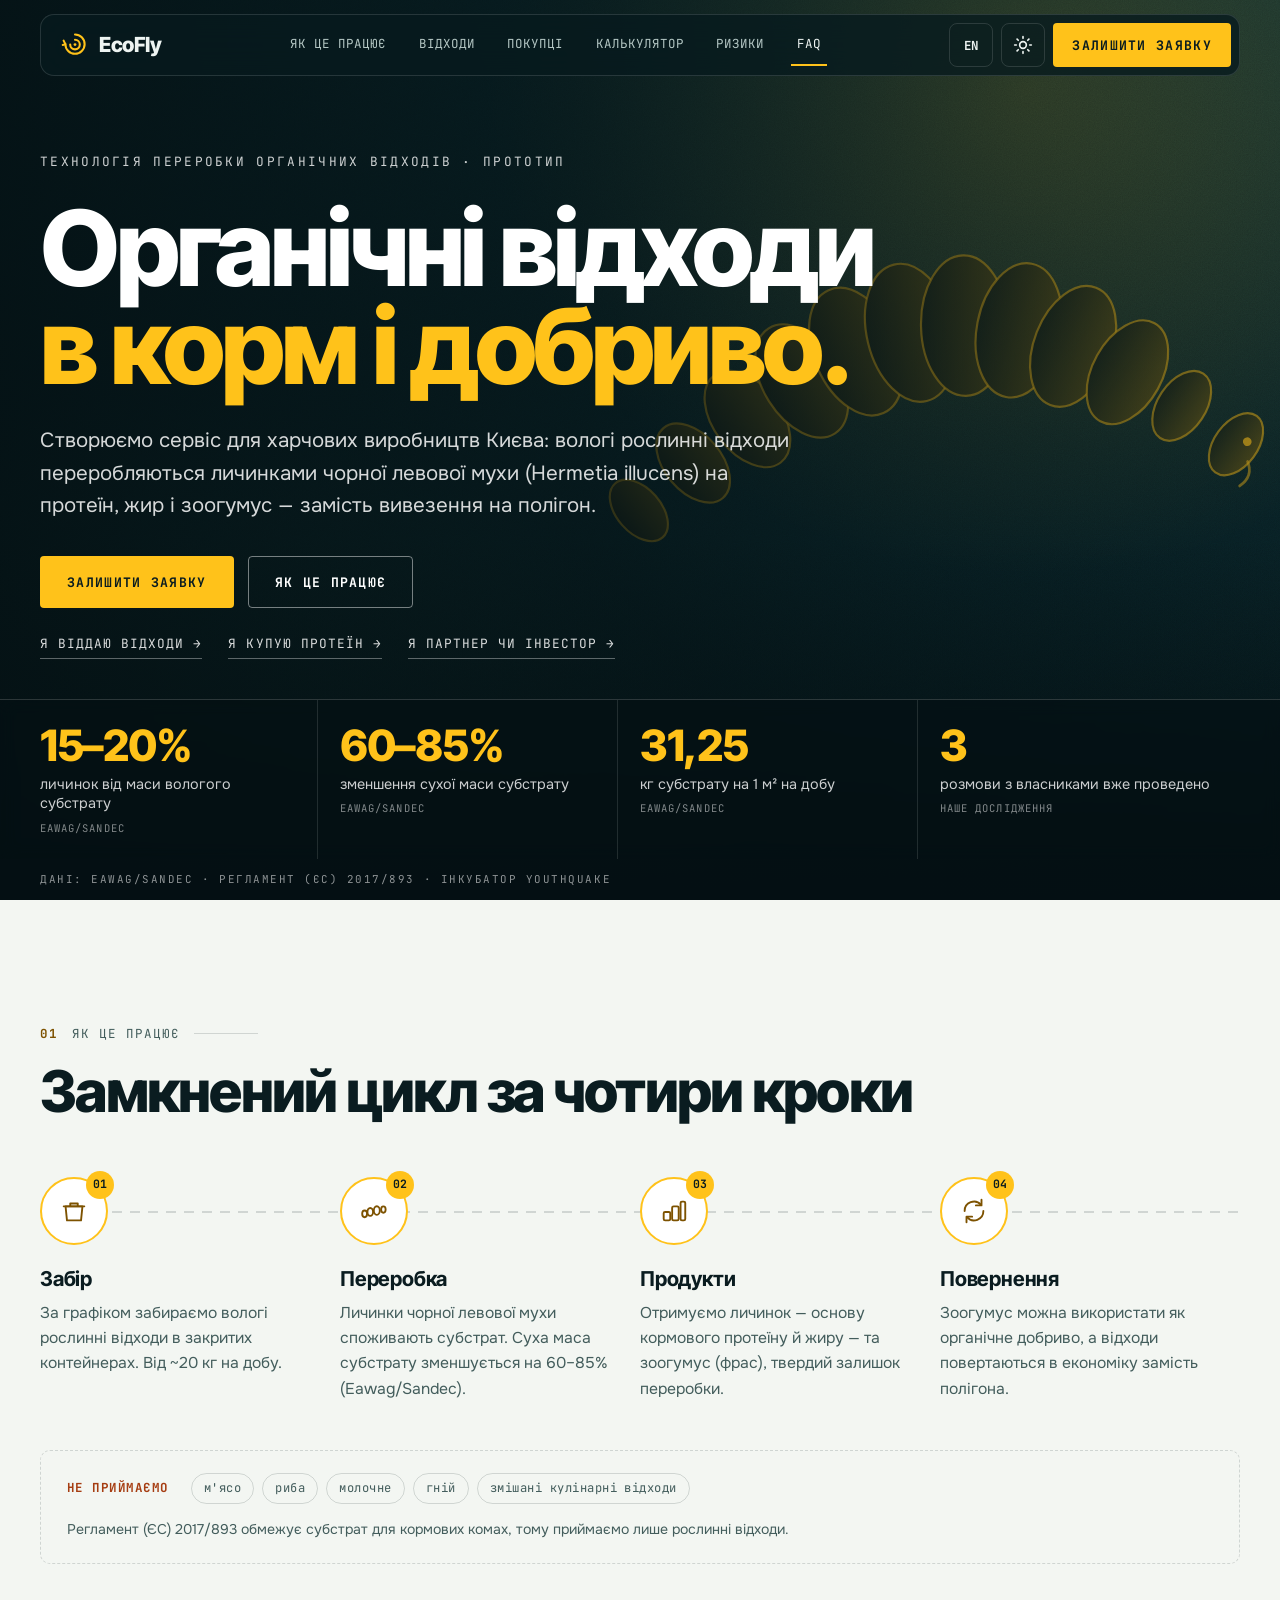
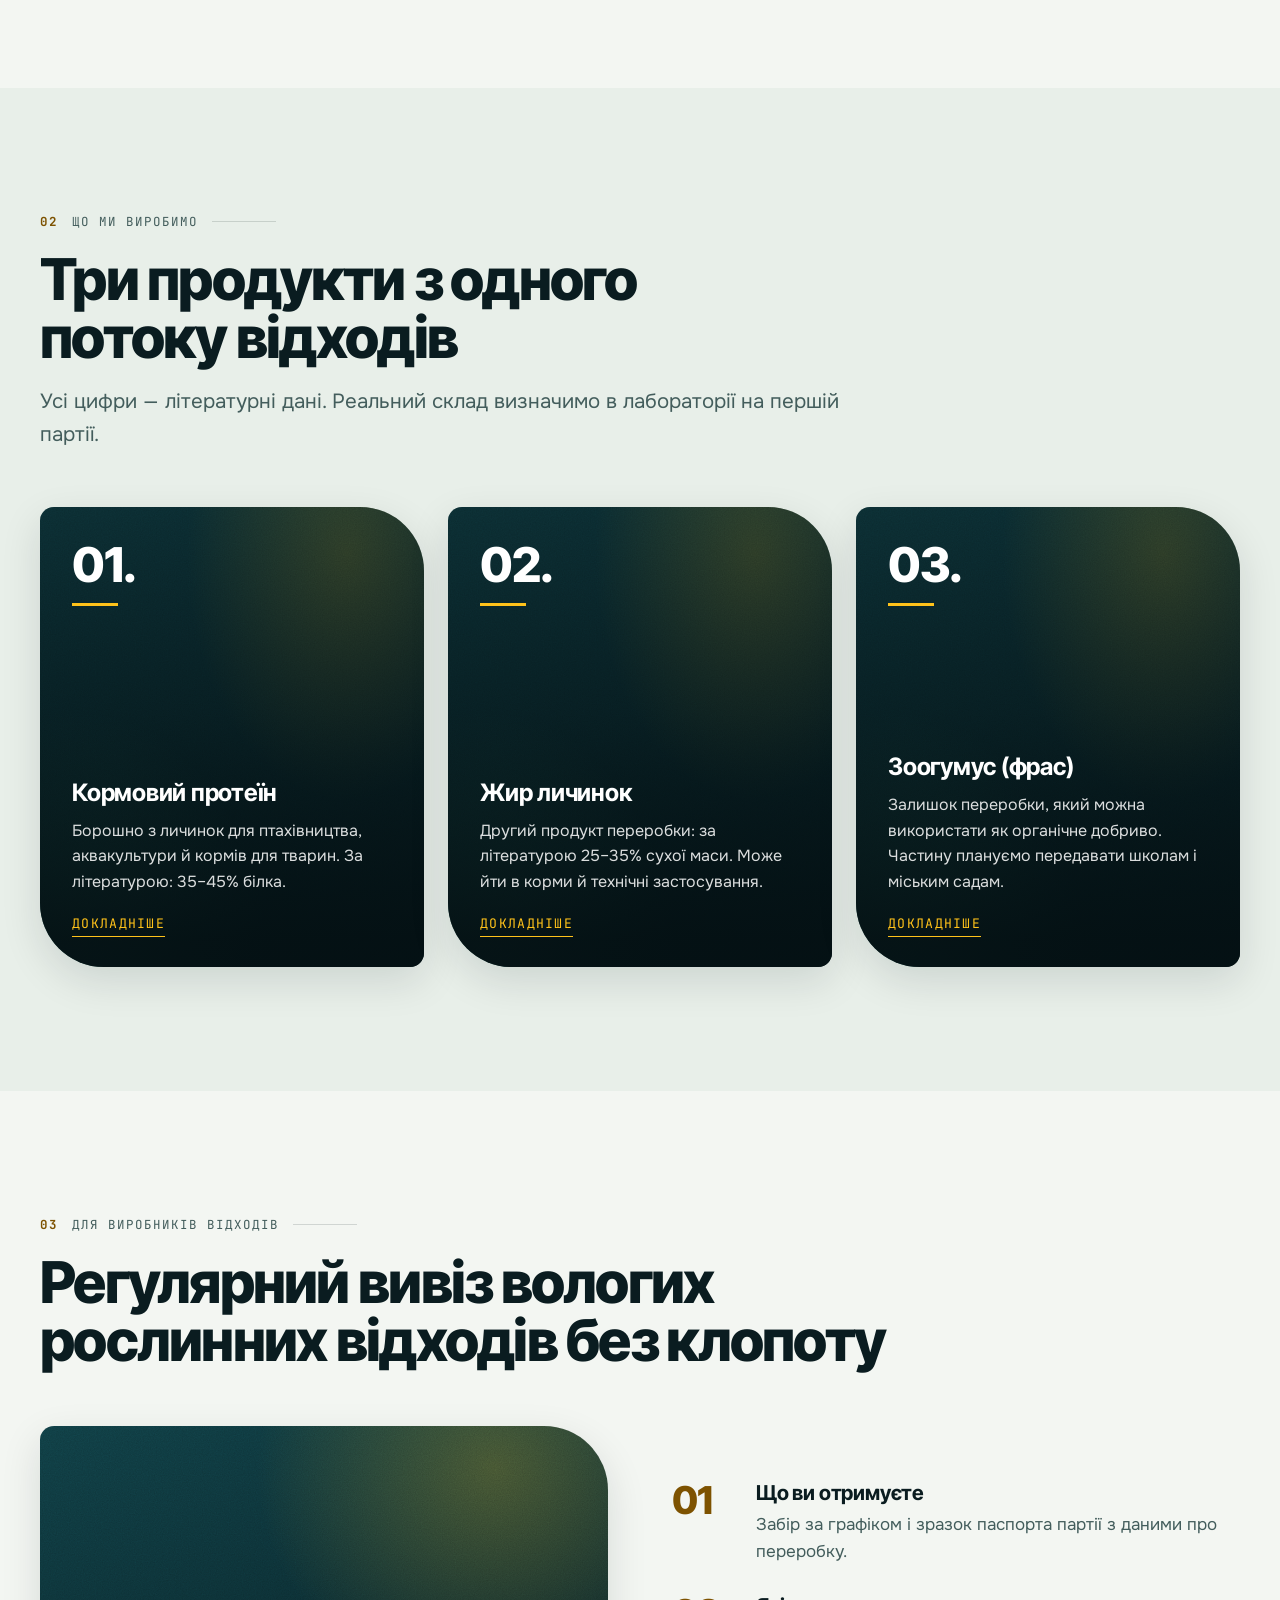
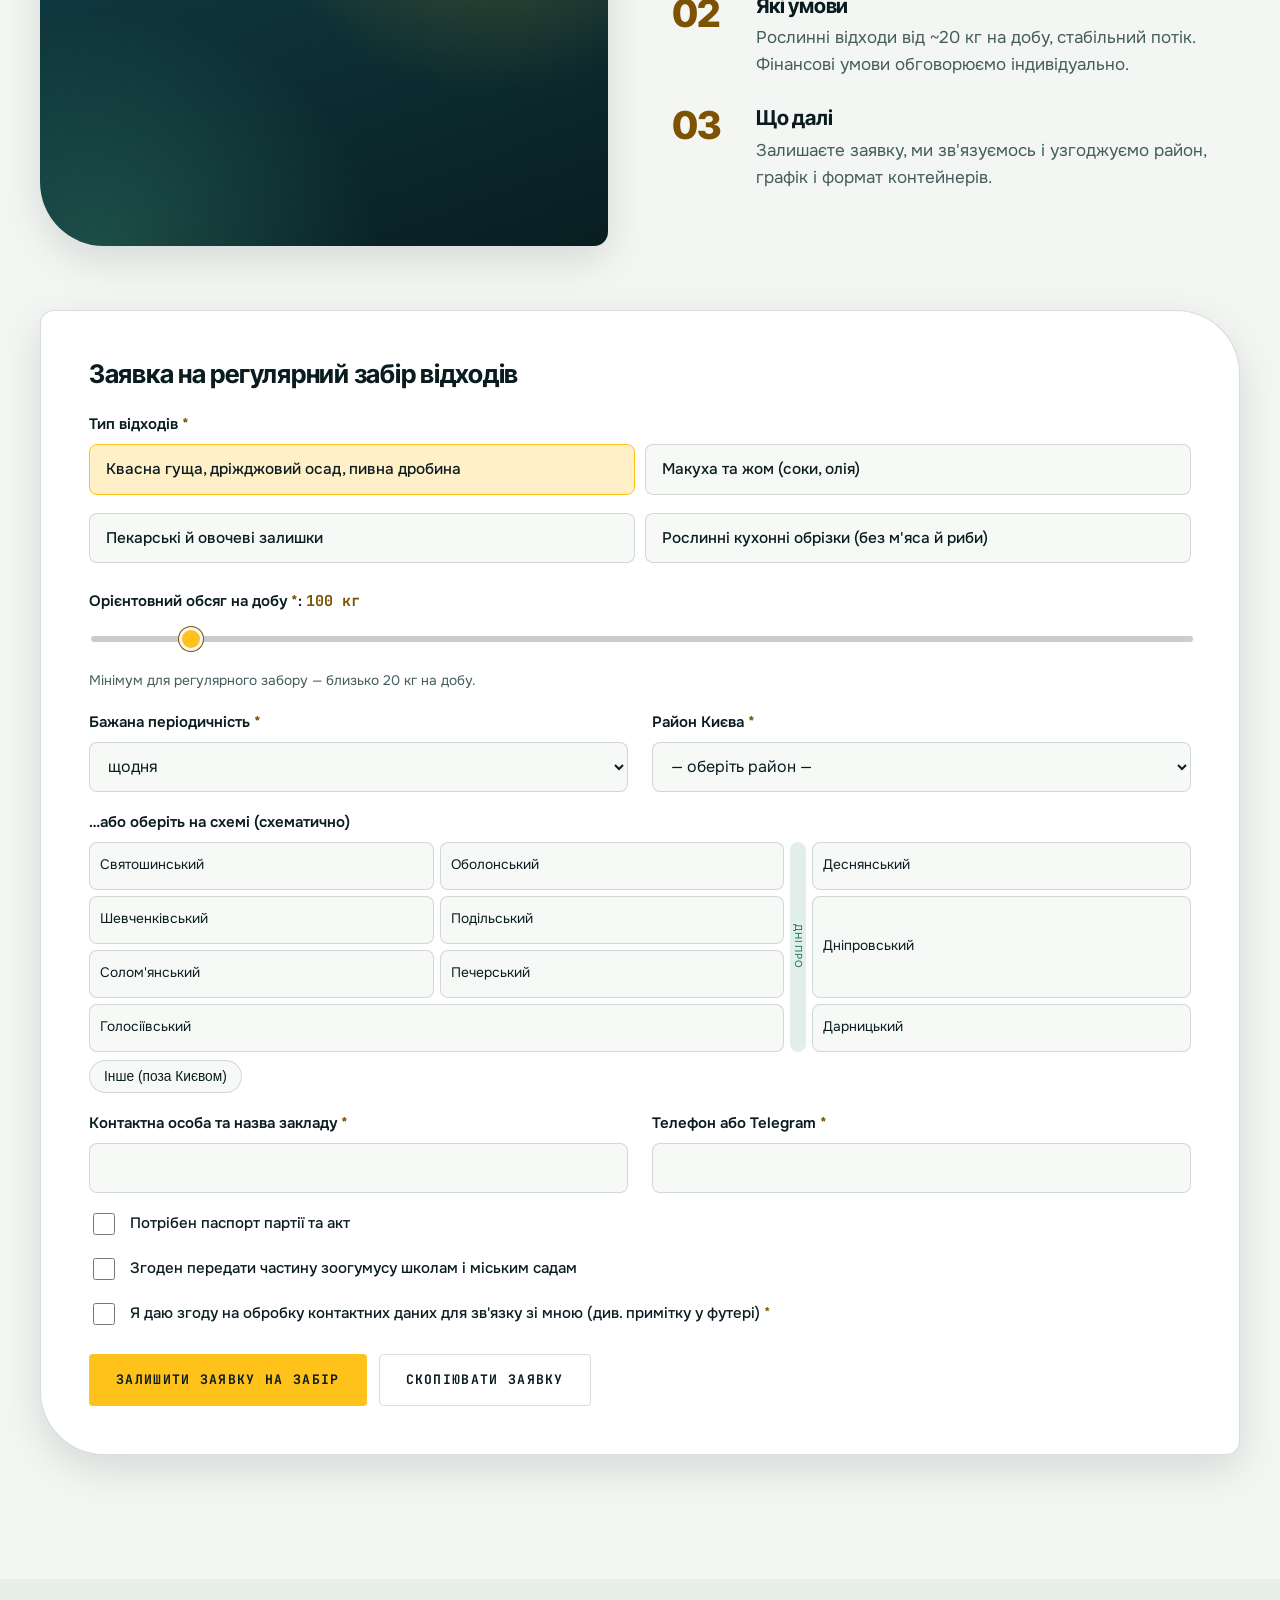
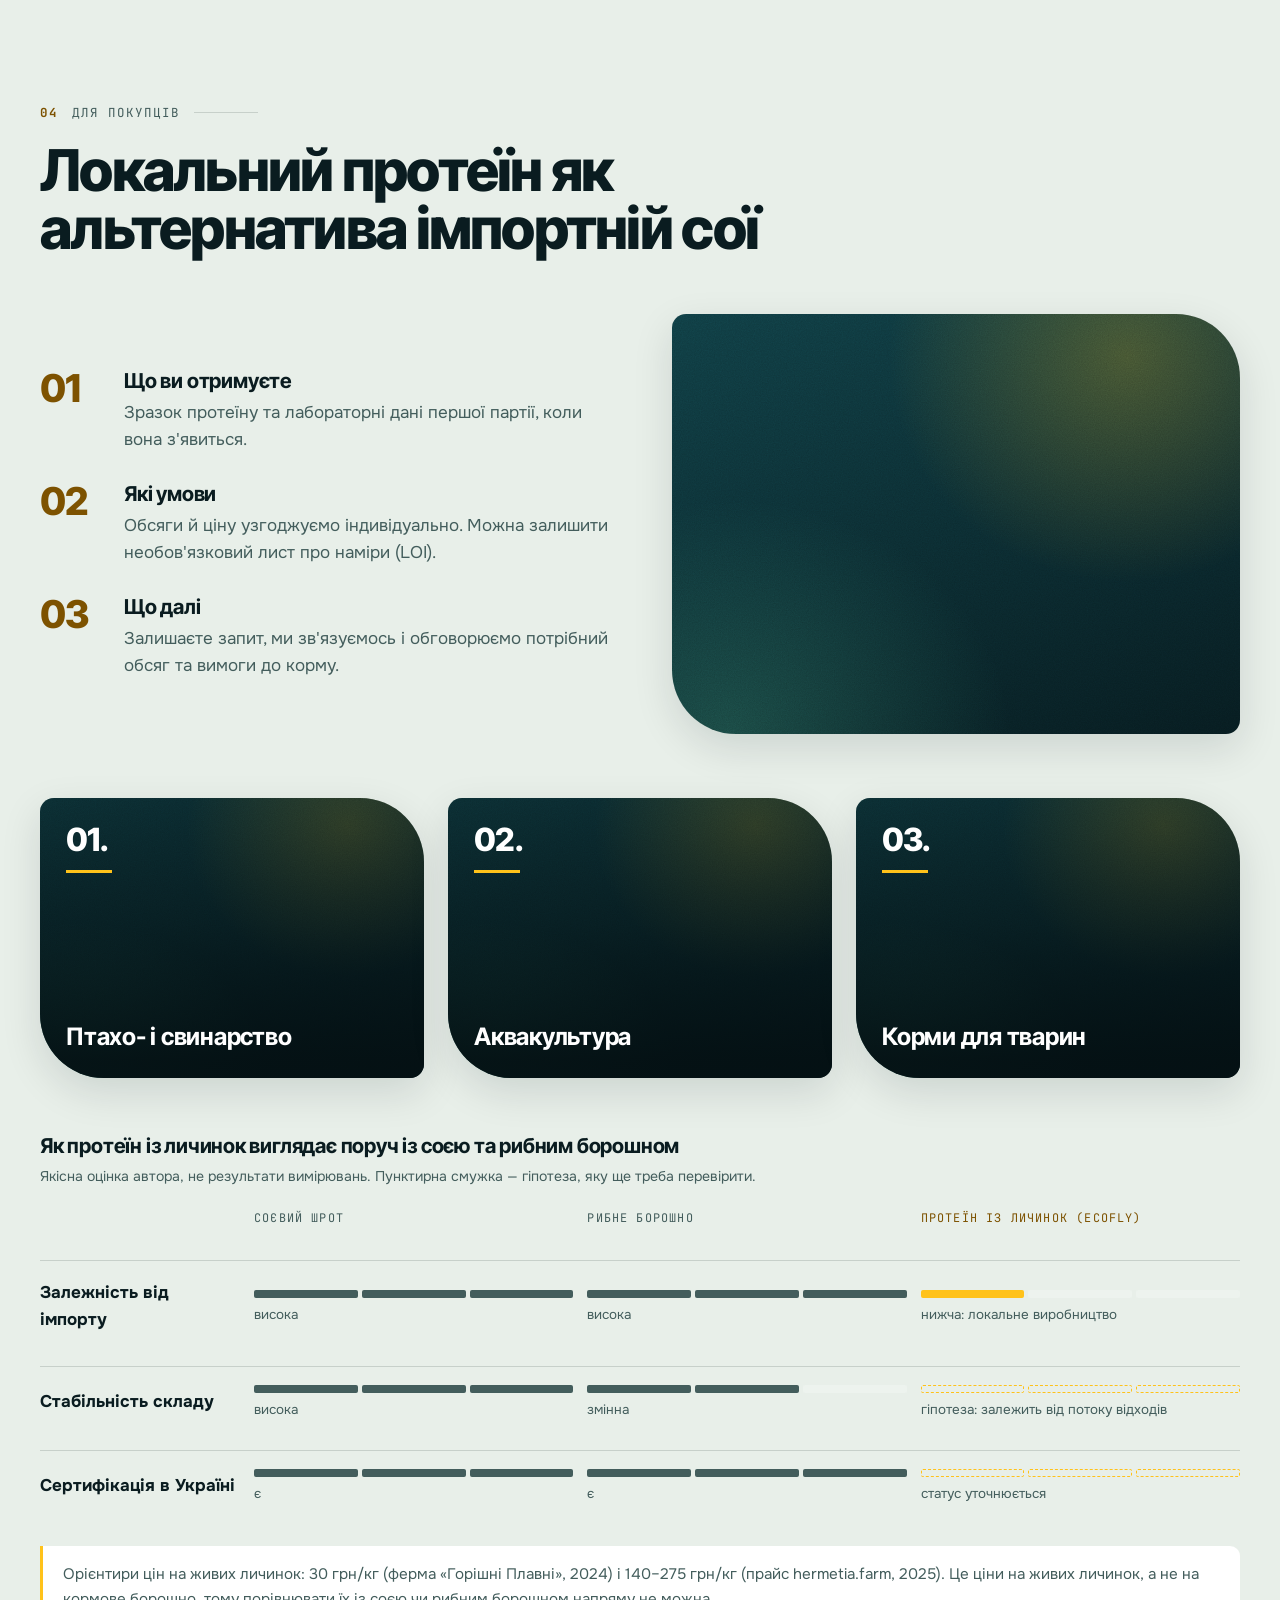
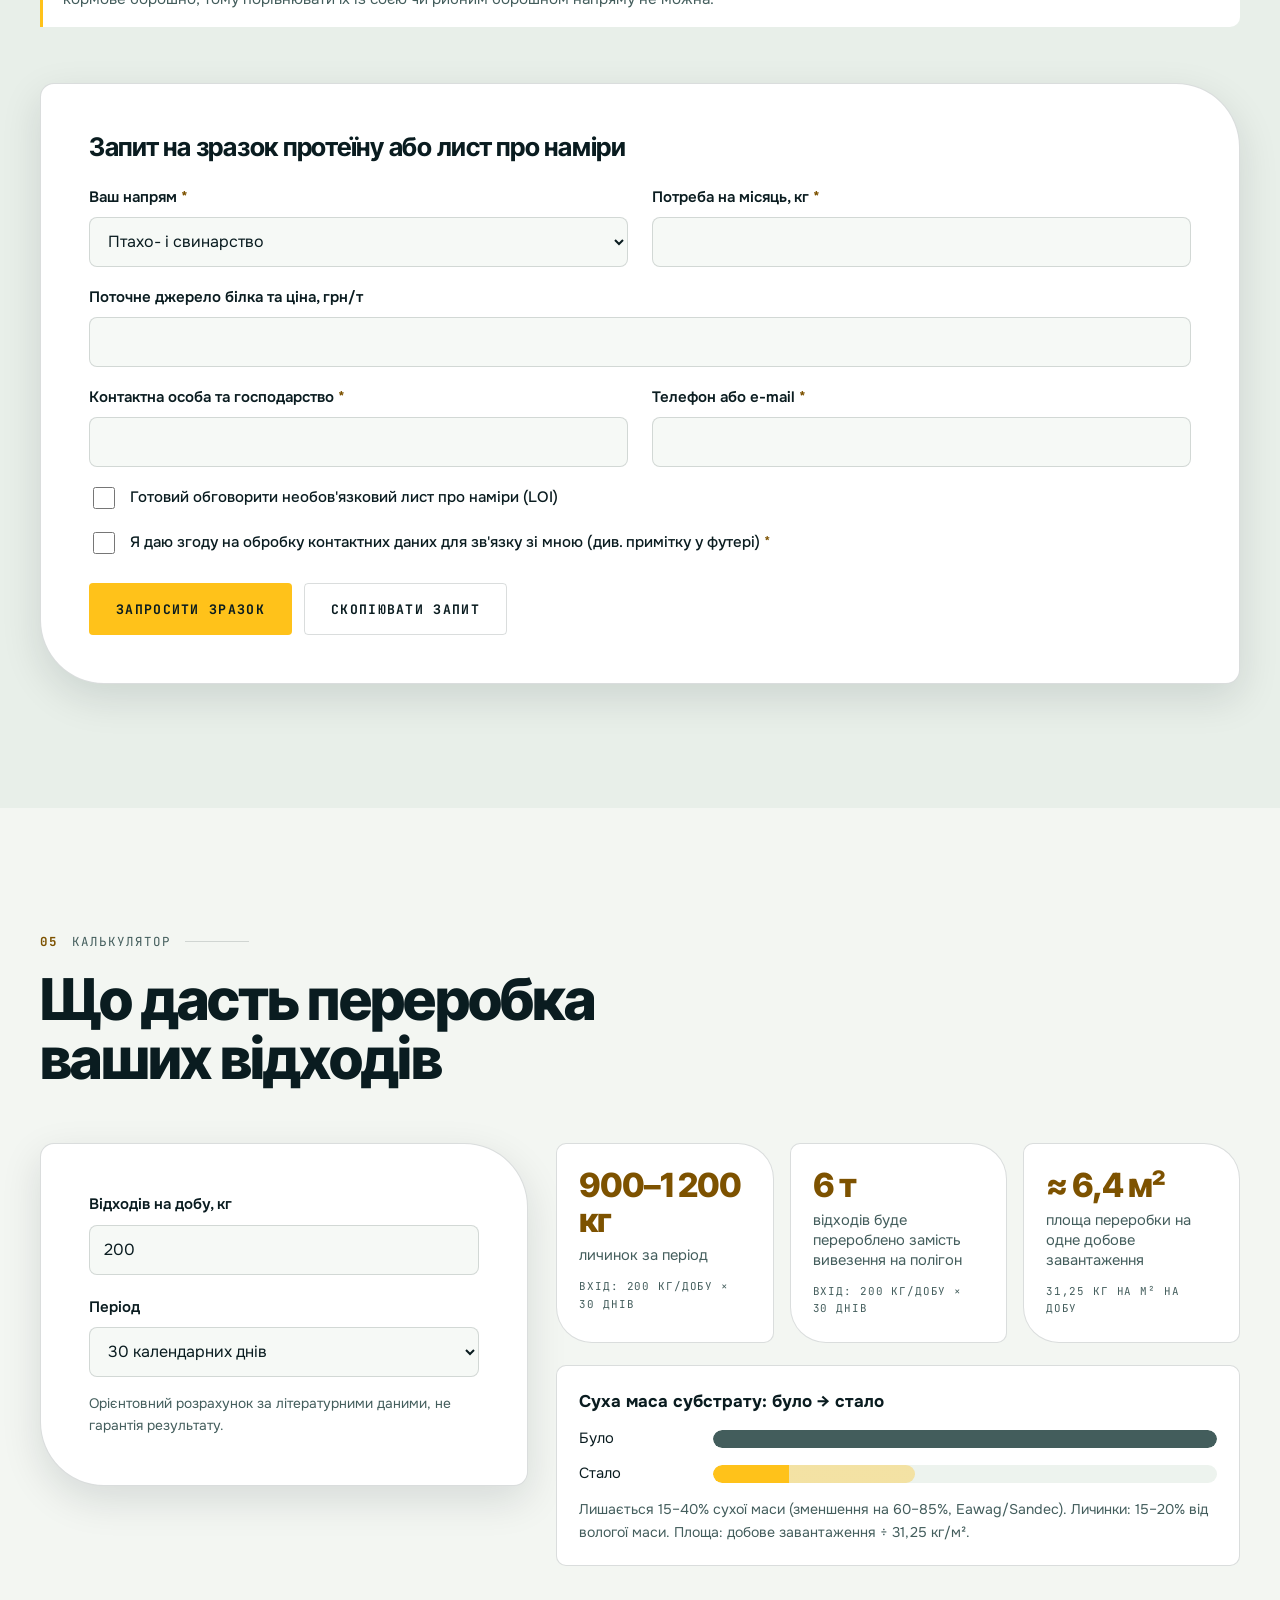
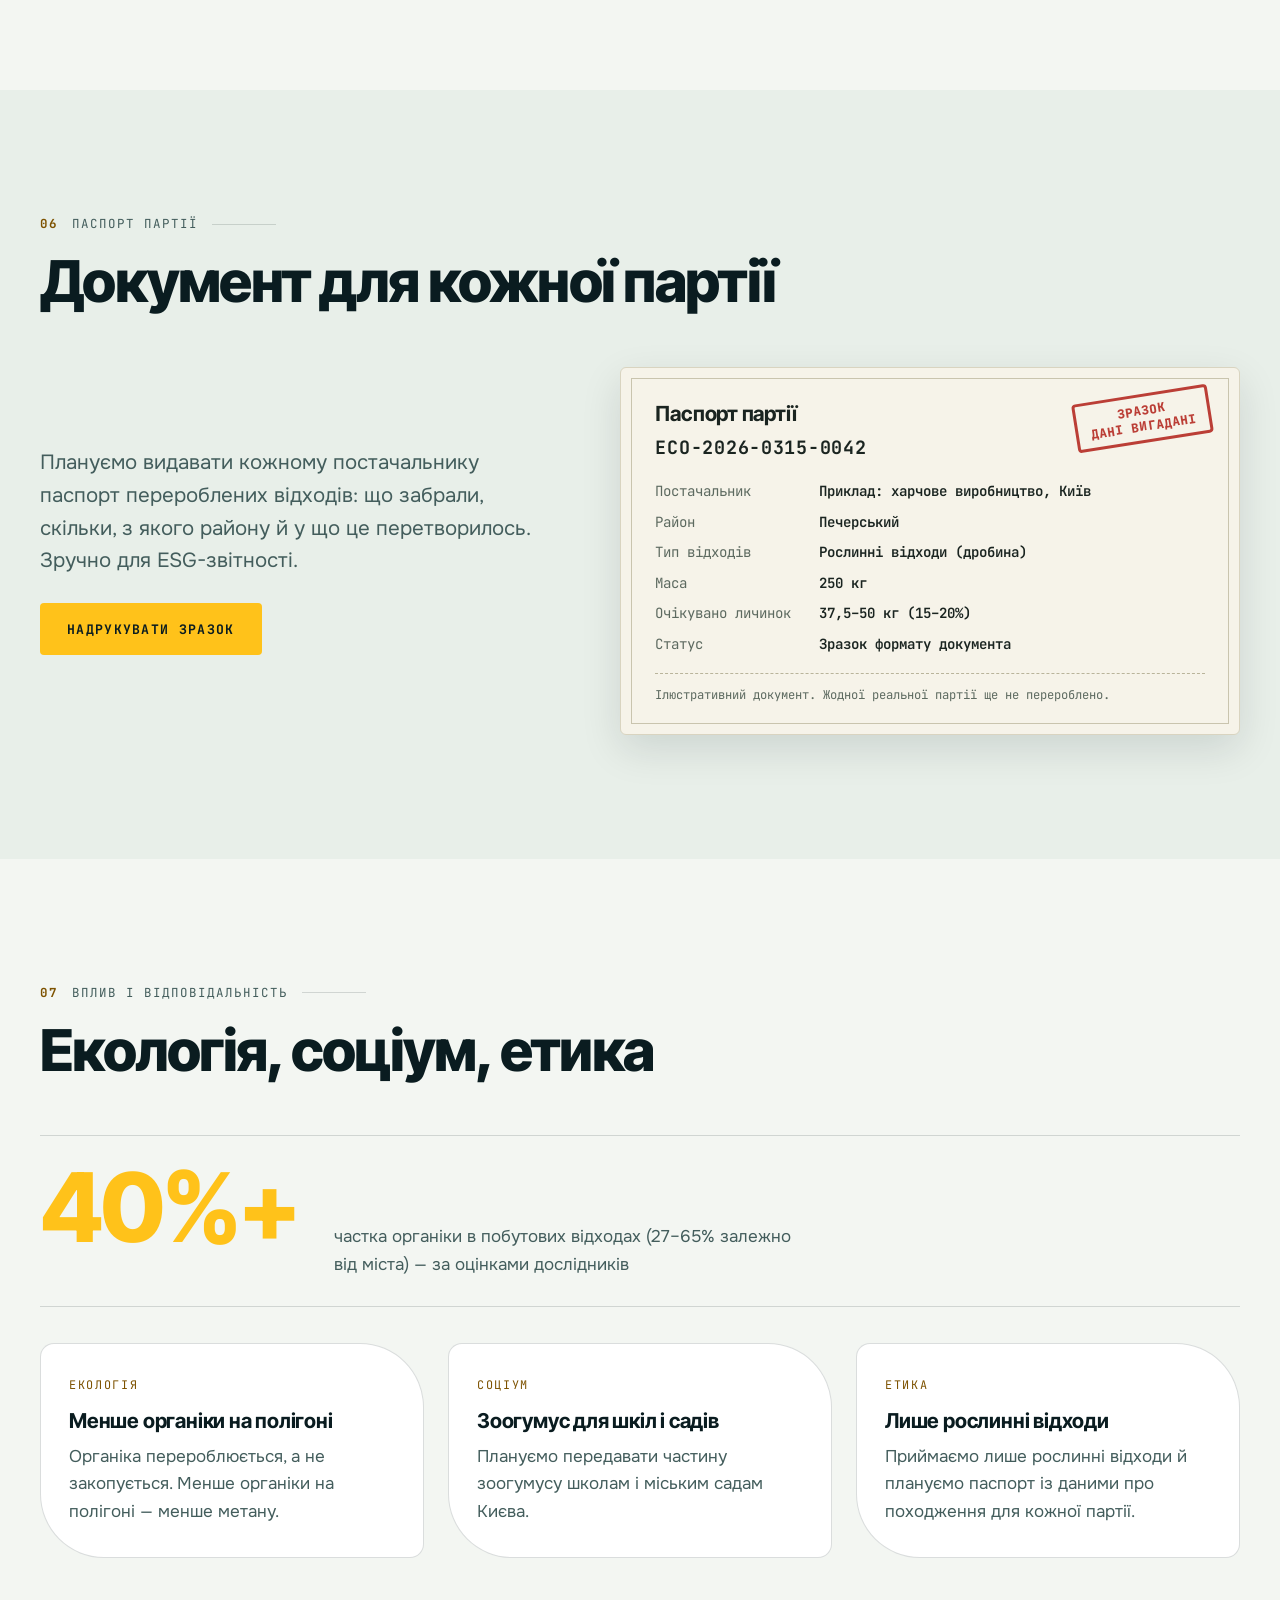
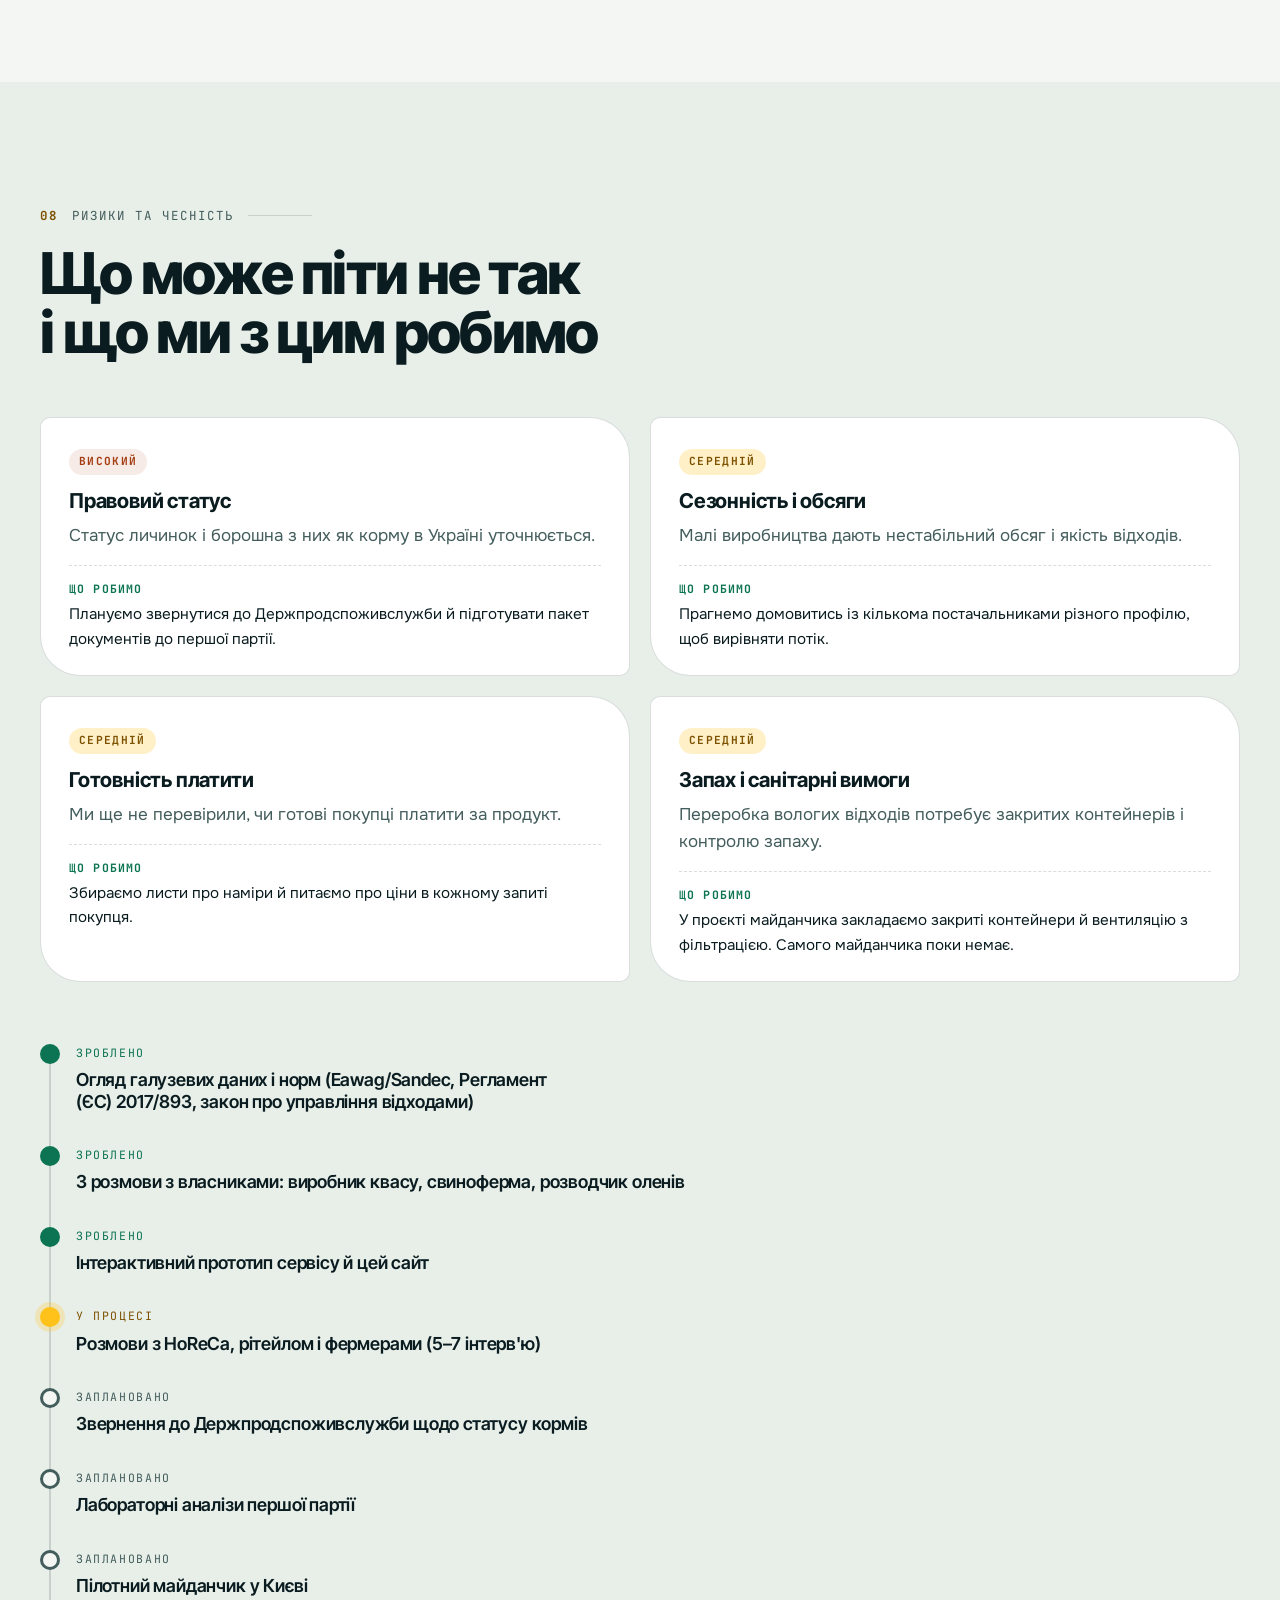
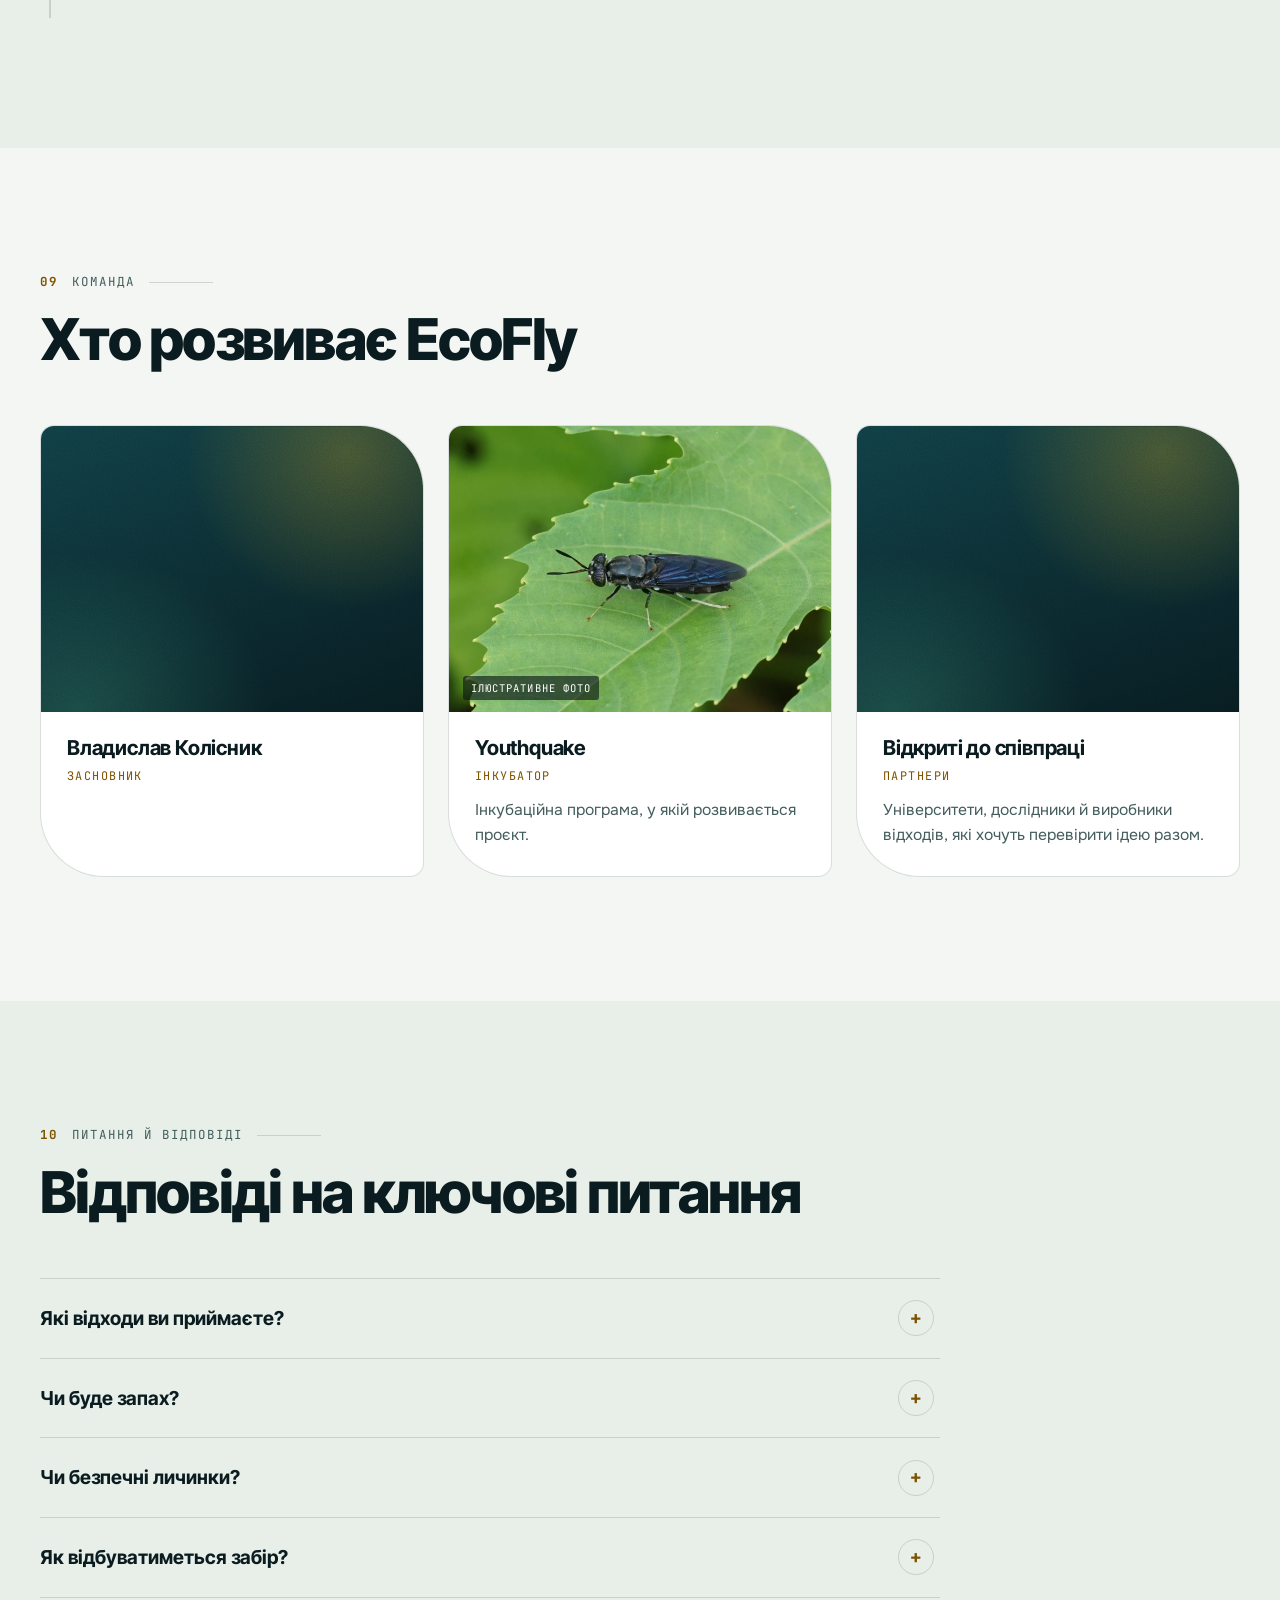
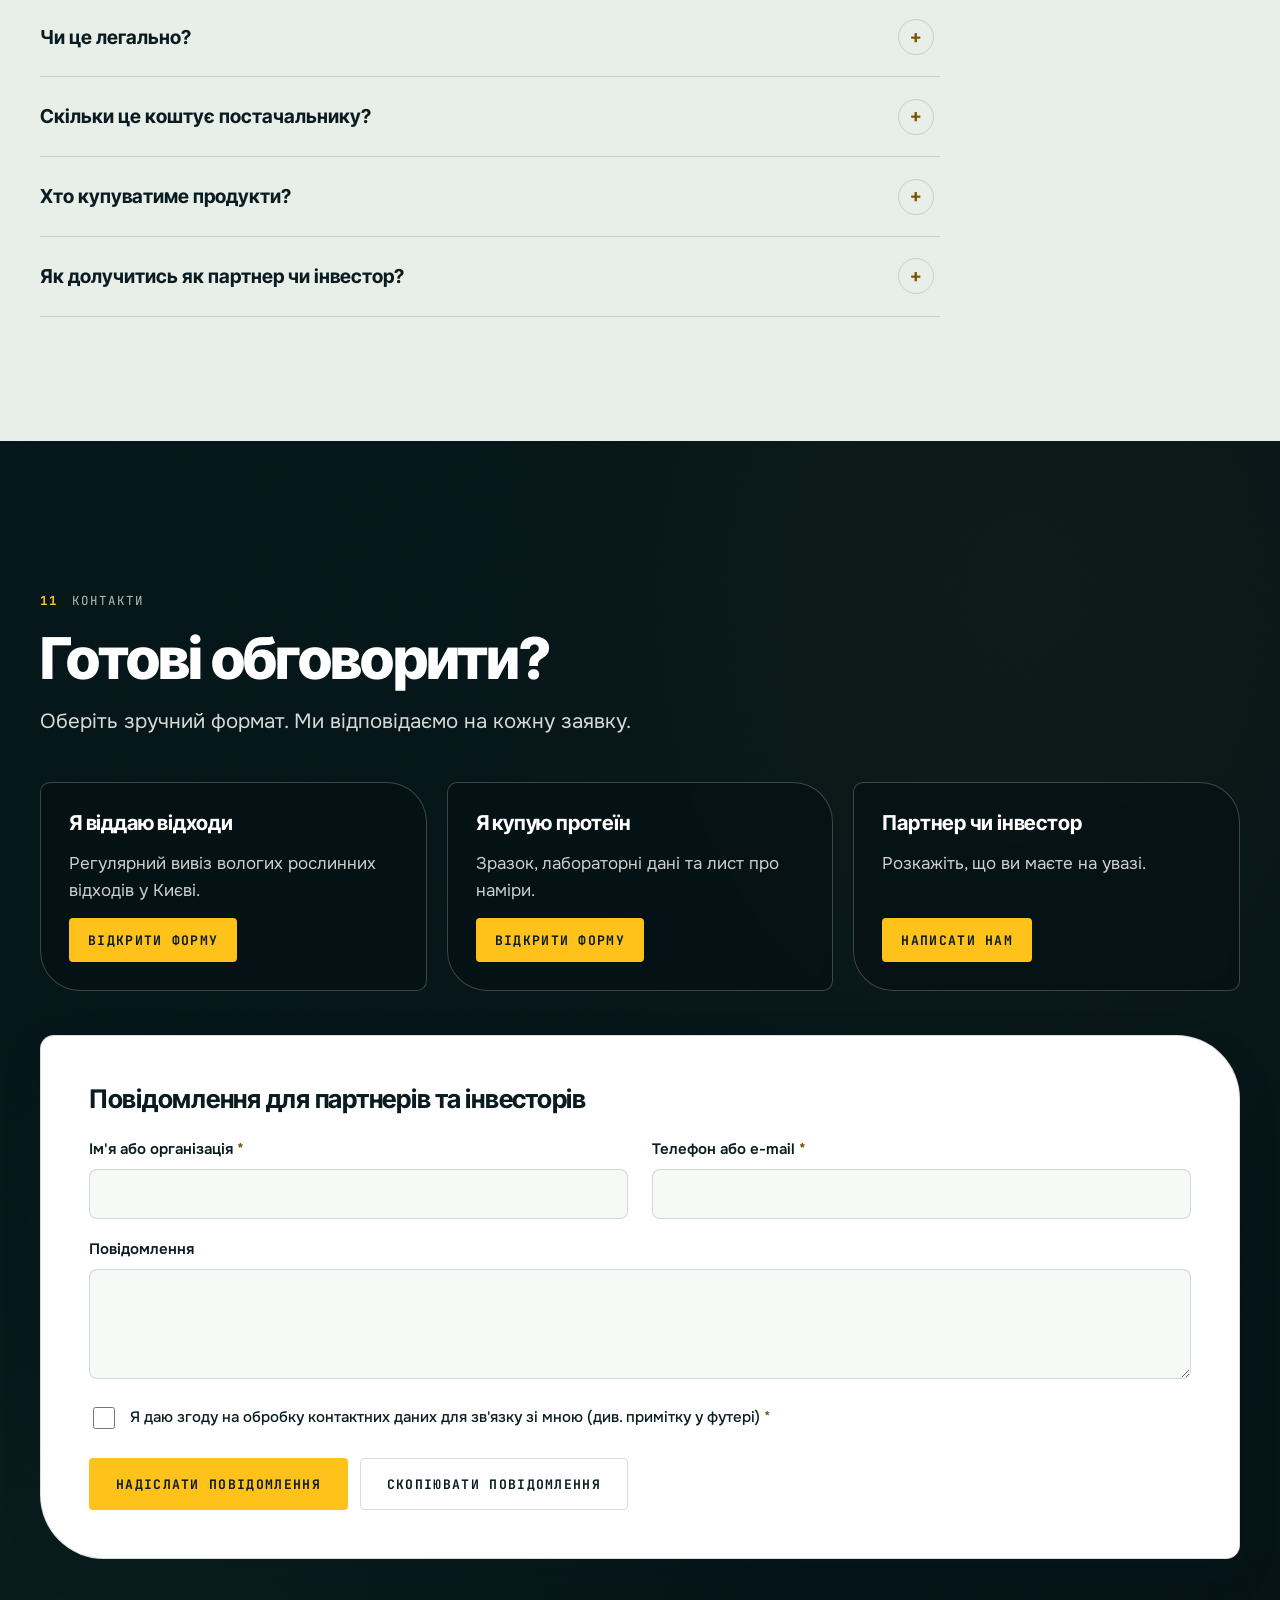
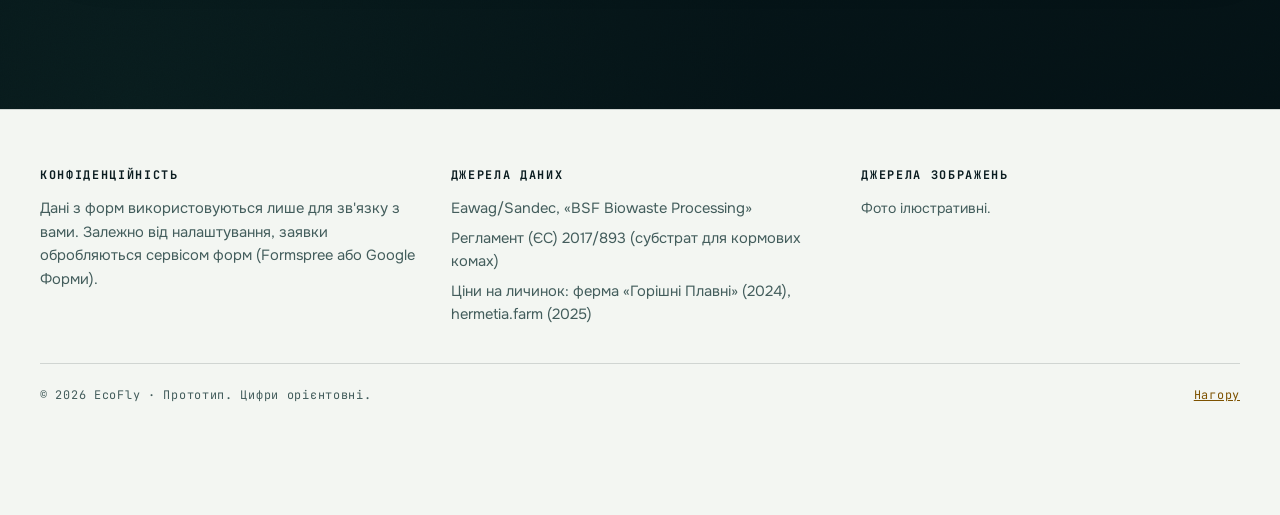
==== commit bd35eace: "Add files via upload обнова" ====
--- a/index.html
+++ b/index.html
@@ -1,1794 +1,575 @@
-<!DOCTYPE html>
-<html lang="uk">
+<!doctype html>
+<html lang="uk" class="no-js">
 <head>
-  <meta charset="UTF-8">
-  <meta name="viewport" content="width=device-width, initial-scale=1.0">
-  
-  <!-- Primary Meta Tags -->
-  <title>EcoFly — Циркулярна біоекономіка у Києві | Проєкт на стадії прототипу</title>
-  <meta name="title" content="EcoFly — Циркулярна біоекономіка у Києві | Проєкт на стадії прототипу">
-  <meta name="description" content="EcoFly переробляє вологі рослинні відходи харчових виробництв Києва за допомогою личинок чорної левової мухи (Hermetia illucens) у кормовий протеїн, жир і зоогумус. Проєкт на стадії прототипу.">
-  <meta name="keywords" content="EcoFly, BSF, Hermetia illucens, чорна левова муха, кормовий протеїн, зоогумус, фрас, утилізація відходів Київ, циркулярна економіка, прототип">
-  <meta name="author" content="Владислав Колісник, EcoFly">
-  <meta name="robots" content="index, follow">
-  <link rel="canonical" href="https://ecofly.kyiv.ua/">
-
-  <!-- Open Graph / Facebook -->
-  <meta property="og:type" content="website">
-  <meta property="og:url" content="https://ecofly.kyiv.ua/">
-  <meta property="og:title" content="EcoFly — Перетворюємо органічні відходи на протеїн і зоогумус">
-  <meta property="og:description" content="Київський проєкт циркулярної біоекономіки (стадія прототипу): з вологої маси рослинних відходів виходить 15–20% личинок BSF та органічне добриво.">
-  <meta property="og:image" content="assets/og-image.png">
-  <meta property="og:image:width" content="1200">
-  <meta property="og:image:height" content="630">
-  <meta property="og:locale" content="uk_UA">
-  <meta property="og:locale:alternate" content="en_US">
-
-  <!-- Twitter Card -->
-  <meta name="twitter:card" content="summary_large_image">
-  <meta name="twitter:url" content="https://ecofly.kyiv.ua/">
-  <meta name="twitter:title" content="EcoFly — Циркулярна біоекономіка у Києві">
-  <meta name="twitter:description" content="Переробка органічних відходів за допомогою личинок чорної левової мухи у кормовий білок і зоогумус. Прототип.">
-  <meta name="twitter:image" content="assets/og-image.png">
-
-  <!-- Favicon -->
-  <link rel="icon" type="image/svg+xml" href="assets/favicon.svg">
-
-  <!-- Google Fonts: Manrope (Headings), Golos Text (Body/UI), JetBrains Mono (Numbers/Code) -->
-  <link rel="preconnect" href="https://fonts.googleapis.com">
-  <link rel="preconnect" href="https://fonts.gstatic.com" crossorigin>
-  <link href="https://fonts.googleapis.com/css2?family=Golos+Text:wght@400;500;600;700&family=JetBrains+Mono:wght@400;600;700&family=Manrope:wght@600;700;800&display=swap" rel="stylesheet">
-
-  <!-- Main Stylesheet -->
-  <link rel="stylesheet" href="css/style.css">
-
-  <!-- Structured Data: JSON-LD Organization -->
-  <script type="application/ld+json">
-  {
-    "@context": "https://schema.org",
-    "@type": "Organization",
-    "name": "EcoFly",
-    "url": "https://ecofly.kyiv.ua/",
-    "logo": "https://ecofly.kyiv.ua/assets/favicon.svg",
-    "description": "Київський проєкт циркулярної біоекономіки з переробки рослинних відходів за допомогою личинок чорної левової мухи (Hermetia illucens). Стадія: прототип.",
-    "address": {
-      "@type": "PostalAddress",
-      "addressLocality": "Київ",
-      "addressCountry": "UA"
-    },
-    "founder": {
-      "@type": "Person",
-      "name": "Владислав Колісник"
-    },
-    "knowsAbout": [
-      "Black Soldier Fly Bioconversion",
-      "Hermetia illucens",
-      "Circular Bioeconomy",
-      "Insect Protein",
-      "Organic Waste Management"
-    ]
-  }
-  </script>
+<meta charset="utf-8">
+<meta name="viewport" content="width=device-width, initial-scale=1, viewport-fit=cover">
+<title>EcoFly — переробка органічних відходів личинками BSF, Київ</title>
+<meta name="description" content="EcoFly: прототип сервісу циркулярної економіки в Києві. Вологі рослинні відходи → личинки чорної левової мухи → протеїн, жир і зоогумус.">
+<meta name="author" content="Владислав Колісник">
+<meta name="theme-color" content="#071a1e">
+<link rel="canonical" href="https://kotyara-eco.github.io/ecofly-website/">
+<link rel="icon" href="assets/favicon.svg" type="image/svg+xml">
+<meta property="og:type" content="website">
+<meta property="og:locale" content="uk_UA">
+<meta property="og:title" content="EcoFly — органічні відходи в корм і добриво">
+<meta property="og:description" content="Прототип сервісу циркулярної економіки в Києві: вологі рослинні відходи переробляються личинками чорної левової мухи на протеїн, жир і зоогумус.">
+<meta property="og:url" content="https://kotyara-eco.github.io/ecofly-website/">
+<meta property="og:image" content="https://kotyara-eco.github.io/ecofly-website/assets/og-image.png">
+<meta name="twitter:card" content="summary_large_image">
+<link rel="preconnect" href="https://fonts.googleapis.com">
+<link rel="preconnect" href="https://fonts.gstatic.com" crossorigin>
+<link href="https://fonts.googleapis.com/css2?family=Inter+Tight:wght@600;700;800&family=JetBrains+Mono:wght@400;500;700&family=Onest:wght@400;500;600&display=swap" rel="stylesheet">
+<link rel="stylesheet" href="css/style.css">
+<script type="application/ld+json">
+{"@context":"https://schema.org","@type":"Organization","name":"EcoFly","url":"https://kotyara-eco.github.io/ecofly-website/","description":"Прототип сервісу циркулярної економіки в Києві: переробка вологих рослинних відходів личинками чорної левової мухи.","founder":{"@type":"Person","name":"Владислав Колісник"},"areaServed":"Київ"}
+</script>
+<script>document.documentElement.classList.remove("no-js");</script>
 </head>
 <body>
-
-  <!-- NoScript Announcement -->
-  <noscript>
-    <div style="background-color: #FEF7ED; color: #9A5B00; padding: 0.75rem 1rem; text-align: center; font-size: 0.9rem; border-bottom: 1px solid #DCE5DE; font-family: sans-serif;">
-      <strong>Увага:</strong> У вашому браузері вимкнено JavaScript. Основний зміст та контакти доступні в повному обсязі, проте інтерактивний калькулятор та перемикач тем потребують увімкненого JavaScript.
-    </div>
-  </noscript>
-
-  <!-- ========================================================================
-       1. STICKY HEADER
-       ======================================================================== -->
-  <header class="site-header" id="site-header">
-    <div class="container header-inner">
-      <!-- Logo -->
-      <a href="#hero" class="logo" aria-label="EcoFly — Головна сторінка">
-        <div class="logo-icon" aria-hidden="true">
-          <svg width="20" height="20" viewBox="0 0 64 64" fill="none">
-            <path d="M18 32 C18 22 24 16 34 16 C39 16 43 18 46 22" stroke="#5ECA95" stroke-width="6" stroke-linecap="round"/>
-            <path d="M46 32 C46 42 40 48 30 48 C25 48 21 46 18 42" stroke="#F4A236" stroke-width="6" stroke-linecap="round"/>
-            <circle cx="32" cy="32" r="5" fill="#FFFFFF"/>
-          </svg>
-        </div>
-        <span>EcoFly</span>
+<a class="skip" href="#main" data-en="Skip to content">Перейти до змісту</a>
+
+<!-- ============ МЕНЮ ============ -->
+<header class="nav">
+  <div class="wrap">
+    <div class="nav-in">
+      <a class="logo" href="#hero" aria-label="EcoFly">
+        <svg viewBox="0 0 32 32" fill="none" stroke="currentColor" stroke-width="2.4" stroke-linecap="round" aria-hidden="true"><path d="M16 4c6 0 11 5 11 11s-5 11-11 11S5 21 5 15"/><path d="M16 10c3 0 5.5 2.5 5.5 5.5S19 21 16 21s-5.500-2.500-5.500-5.500"/><circle cx="16" cy="15.500" r="1.600" fill="currentColor" stroke="none"/><path d="M5 15 3 11M5 15l-3 1"/></svg>
+        EcoFly
       </a>
-
-      <!-- Desktop Navigation: Exactly 6 Core Single-Line Items -->
-      <nav class="main-nav" aria-label="Основна навігація">
-        <a href="#how-it-works" class="nav-link" data-i18n="nav.how_it_works">Як це працює</a>
-        <a href="#for-waste" class="nav-link" data-i18n="nav.for_waste">Відходи</a>
-        <a href="#for-buyers" class="nav-link" data-i18n="nav.for_buyers">Покупці</a>
-        <a href="#calculator" class="nav-link" data-i18n="nav.calculator">Калькулятор</a>
-        <a href="#risks" class="nav-link" data-i18n="nav.risks">Ризики</a>
-        <a href="#faq" class="nav-link" data-i18n="nav.faq">FAQ</a>
+      <nav class="links" id="menu" aria-label="Головне меню" data-en-aria="Main menu">
+        <a href="#how" data-en="How it works">Як це працює</a>
+        <a href="#waste" data-en="Waste">Відходи</a>
+        <a href="#buyers" data-en="Buyers">Покупці</a>
+        <a href="#calc" data-en="Calculator">Калькулятор</a>
+        <a href="#risks" data-en="Risks">Ризики</a>
+        <a href="#faq" data-en="FAQ">FAQ</a>
       </nav>
-
-      <!-- Header Controls: Theme, Language, Mobile Burger -->
-      <div class="header-actions">
-        <!-- Theme Toggle -->
-        <button type="button" class="icon-btn" id="theme-toggle-btn" aria-label="Перемкнути тему оформлення (світла / темна)" data-i18n-aria="nav.theme_toggle_aria">
-          <svg id="theme-icon-sun" width="18" height="18" viewBox="0 0 24 24" fill="none" stroke="currentColor" stroke-width="2" stroke-linecap="round" stroke-linejoin="round" style="display: none;">
-            <circle cx="12" cy="12" r="5"></circle>
-            <line x1="12" y1="1" x2="12" y2="3"></line>
-            <line x1="12" y1="21" x2="12" y2="23"></line>
-            <line x1="4.22" y1="4.22" x2="5.64" y2="5.64"></line>
-            <line x1="18.36" y1="18.36" x2="19.78" y2="19.78"></line>
-            <line x1="1" y1="12" x2="3" y2="12"></line>
-            <line x1="21" y1="12" x2="23" y2="12"></line>
-            <line x1="4.22" y1="19.78" x2="5.64" y2="18.36"></line>
-            <line x1="18.36" y1="5.64" x2="19.78" y2="4.22"></line>
-          </svg>
-          <svg id="theme-icon-moon" width="18" height="18" viewBox="0 0 24 24" fill="none" stroke="currentColor" stroke-width="2" stroke-linecap="round" stroke-linejoin="round">
-            <path d="M21 12.79A9 9 0 1 1 11.21 3 7 7 0 0 0 21 12.79z"></path>
-          </svg>
+      <div class="tools">
+        <button class="ibtn" id="langBtn" type="button" aria-label="English / Українська">EN</button>
+        <button class="ibtn" id="themeBtn" type="button" aria-label="Змінити тему" data-en-aria="Switch theme">
+          <svg viewBox="0 0 24 24" fill="none" stroke="currentColor" stroke-width="2" stroke-linecap="round" aria-hidden="true"><circle cx="12" cy="12" r="4"/><path d="M12 2v2M12 20v2M4.900 4.900l1.400 1.400M17.700 17.700l1.400 1.400M2 12h2M20 12h2M4.900 19.100l1.400-1.400M17.700 6.300l1.400-1.400"/></svg>
         </button>
-
-        <!-- Language Switcher -->
-        <button type="button" class="lang-btn" id="lang-toggle-btn" aria-label="Змінити мову (Українська / English)" data-i18n-aria="nav.lang_toggle_aria">
-          <svg width="15" height="15" viewBox="0 0 24 24" fill="none" stroke="currentColor" stroke-width="2" stroke-linecap="round" stroke-linejoin="round" aria-hidden="true">
-            <circle cx="12" cy="12" r="10"></circle>
-            <line x1="2" y1="12" x2="22" y2="12"></line>
-            <path d="M12 2a15.3 15.3 0 0 1 4 10 15.3 15.3 0 0 1-4 10 15.3 15.3 0 0 1-4-10 15.3 15.3 0 0 1 4-10z"></path>
-          </svg>
-          <span id="lang-label">EN</span>
+        <a class="btn primary sm cta-top" href="#waste-form" data-en="Leave a request">Залишити заявку</a>
+        <button class="ibtn burger" id="burger" type="button" aria-expanded="false" aria-controls="menu" aria-label="Меню" data-en-aria="Menu">
+          <svg viewBox="0 0 24 24" fill="none" stroke="currentColor" stroke-width="2" stroke-linecap="round" aria-hidden="true"><path d="M4 7h16M4 12h16M4 17h16"/></svg>
         </button>
-
-        <!-- Mobile Burger Button -->
-        <button type="button" class="icon-btn burger-btn" id="burger-btn" aria-label="Відкрити меню навігації" aria-expanded="false" aria-controls="mobile-menu" data-i18n-aria="nav.menu_toggle_aria">
-          <svg width="20" height="20" viewBox="0 0 24 24" fill="none" stroke="currentColor" stroke-width="2" stroke-linecap="round" stroke-linejoin="round">
-            <line x1="3" y1="6" x2="21" y2="6"></line>
-            <line x1="3" y1="12" x2="21" y2="12"></line>
-            <line x1="3" y1="18" x2="21" y2="18"></line>
-          </svg>
-        </button>
-      </div>
-    </div>
-  </header>
-
-  <!-- Mobile Drawer Menu (Same 6 items as main menu) -->
-  <div class="mobile-menu" id="mobile-menu" role="dialog" aria-modal="true" aria-label="Мобільне меню навігації">
-    <div class="mobile-nav-links">
-      <a href="#how-it-works" class="mobile-nav-link" data-i18n="nav.how_it_works">Як це працює</a>
-      <a href="#for-waste" class="mobile-nav-link" data-i18n="nav.for_waste">Відходи</a>
-      <a href="#for-buyers" class="mobile-nav-link" data-i18n="nav.for_buyers">Покупці</a>
-      <a href="#calculator" class="mobile-nav-link" data-i18n="nav.calculator">Калькулятор</a>
-      <a href="#risks" class="mobile-nav-link" data-i18n="nav.risks">Ризики</a>
-      <a href="#faq" class="mobile-nav-link" data-i18n="nav.faq">FAQ</a>
-    </div>
-    <div class="mobile-menu-footer">
-      <a href="#waste-form" class="btn btn-primary" style="width: 100%;" data-i18n="nav.cta">Залишити заявку</a>
-    </div>
-  </div>
-
-  <main id="main-content">
-    <!-- ======================================================================
-         2. HERO SECTION (With Organic Fluid Backdrop)
-         ====================================================================== -->
-    <section class="section section-primary hero-section" id="hero">
-      <div class="hero-bg-photo" aria-hidden="true">
-        <img src="assets/photos/hero-fly.webp" alt="" width="1600" height="1063" fetchpriority="high" decoding="async">
-      </div>
-      <div class="hero-photo-credit">Ілюстративне фото: Judy Gallagher, <a href="https://commons.wikimedia.org/wiki/File:Black_Soldier_Fly_-_Hermetia_illucens,_National_Arboretum,_Washington,_D.C..jpg" target="_blank" rel="noopener">CC BY 2.0</a></div>
-      <div class="container">
-        <div class="hero-grid">
-          <!-- Text & CTAs -->
-          <div class="hero-content">
-            <div class="hero-badge">
-              <span class="hero-badge-dot" aria-hidden="true"></span>
-              <span data-i18n="hero.badge">Проєкт на стадії прототипу</span>
+      </div>
+    </div>
+  </div>
+</header>
+
+<main id="main">
+
+<!-- ============ HERO ============ -->
+<section class="hero" id="hero" aria-labelledby="h1">
+  <div class="ph" data-photo="hero-larvae"></div>
+  <svg class="larva-art" viewBox="0 0 560 360" aria-hidden="true"><defs><linearGradient id="lg" x1="0" y1="0" x2="1" y2="0"><stop offset="0" stop-color="#ffc21a" stop-opacity=".10"/><stop offset="1" stop-color="#ffc21a" stop-opacity=".34"/></linearGradient></defs><g transform="rotate(-41.4 50.0 270.0)"><ellipse cx="50.0" cy="270.0" rx="16.4" ry="26.5" fill="#071a1e"/><ellipse cx="50.0" cy="270.0" rx="16.4" ry="26.5" fill="url(#lg)" stroke="#ffc21a" stroke-opacity=".65" stroke-width="1.6"/></g><g transform="rotate(-40.4 90.0 235.1)"><ellipse cx="90.0" cy="235.1" rx="21.0" ry="33.8" fill="#071a1e"/><ellipse cx="90.0" cy="235.1" rx="21.0" ry="33.8" fill="url(#lg)" stroke="#ffc21a" stroke-opacity=".65" stroke-width="1.6"/></g><g transform="rotate(-37.4 130.0 202.6)"><ellipse cx="130.0" cy="202.6" rx="25.0" ry="40.4" fill="#071a1e"/><ellipse cx="130.0" cy="202.6" rx="25.0" ry="40.4" fill="url(#lg)" stroke="#ffc21a" stroke-opacity=".65" stroke-width="1.6"/></g><g transform="rotate(-32.1 170.0 174.6)"><ellipse cx="170.0" cy="174.6" rx="28.4" ry="45.8" fill="#071a1e"/><ellipse cx="170.0" cy="174.6" rx="28.4" ry="45.8" fill="url(#lg)" stroke="#ffc21a" stroke-opacity=".65" stroke-width="1.6"/></g><g transform="rotate(-24.1 210.0 153.0)"><ellipse cx="210.0" cy="153.0" rx="30.8" ry="49.6" fill="#071a1e"/><ellipse cx="210.0" cy="153.0" rx="30.8" ry="49.6" fill="url(#lg)" stroke="#ffc21a" stroke-opacity=".65" stroke-width="1.6"/></g><g transform="rotate(-13.6 250.0 139.1)"><ellipse cx="250.0" cy="139.1" rx="32.0" ry="51.7" fill="#071a1e"/><ellipse cx="250.0" cy="139.1" rx="32.0" ry="51.7" fill="url(#lg)" stroke="#ffc21a" stroke-opacity=".65" stroke-width="1.6"/></g><g transform="rotate(-1.2 290.0 133.8)"><ellipse cx="290.0" cy="133.8" rx="32.1" ry="51.8" fill="#071a1e"/><ellipse cx="290.0" cy="133.8" rx="32.1" ry="51.8" fill="url(#lg)" stroke="#ffc21a" stroke-opacity=".65" stroke-width="1.6"/></g><g transform="rotate(11.0 330.0 137.3)"><ellipse cx="330.0" cy="137.3" rx="31.0" ry="50.0" fill="#071a1e"/><ellipse cx="330.0" cy="137.3" rx="31.0" ry="50.0" fill="url(#lg)" stroke="#ffc21a" stroke-opacity=".65" stroke-width="1.6"/></g><g transform="rotate(21.4 370.0 149.1)"><ellipse cx="370.0" cy="149.1" rx="28.8" ry="46.4" fill="#071a1e"/><ellipse cx="370.0" cy="149.1" rx="28.8" ry="46.4" fill="url(#lg)" stroke="#ffc21a" stroke-opacity=".65" stroke-width="1.6"/></g><g transform="rotate(29.0 410.0 168.2)"><ellipse cx="410.0" cy="168.2" rx="25.6" ry="41.3" fill="#071a1e"/><ellipse cx="410.0" cy="168.2" rx="25.6" ry="41.3" fill="url(#lg)" stroke="#ffc21a" stroke-opacity=".65" stroke-width="1.6"/></g><g transform="rotate(33.9 450.0 192.9)"><ellipse cx="450.0" cy="192.9" rx="17.7" ry="28.6" fill="#071a1e"/><ellipse cx="450.0" cy="192.9" rx="17.7" ry="28.6" fill="url(#lg)" stroke="#ffc21a" stroke-opacity=".65" stroke-width="1.6"/></g><g transform="rotate(36.3 490.0 221.2)"><ellipse cx="490.0" cy="221.2" rx="16.0" ry="25.8" fill="#071a1e"/><ellipse cx="490.0" cy="221.2" rx="16.0" ry="25.8" fill="url(#lg)" stroke="#ffc21a" stroke-opacity=".65" stroke-width="1.6"/></g><g transform="rotate(36.3 490.0 221.2)"><ellipse cx="495.6" cy="214.8" rx="3.2" ry="3.2" fill="#ffc21a" fill-opacity=".85"/><path d="M504.4 226.4 q10 6 6 18" stroke="#ffc21a" stroke-opacity=".6" stroke-width="2" fill="none" stroke-linecap="round"/></g></svg>
+  <div class="wrap hero-body">
+    <p class="tag" data-en="Organic waste bioconversion · Prototype">Технологія переробки органічних відходів · Прототип</p>
+    <h1 id="h1"><span data-en="Organic waste">Органічні відходи</span><em data-en="into feed and fertiliser.">в корм і добриво.</em></h1>
+    <p class="lead" data-en="We are building a service for Kyiv's food producers: wet plant waste is processed by black soldier fly larvae (Hermetia illucens) into protein, fat and frass fertiliser — instead of going to landfill.">Створюємо сервіс для харчових виробництв Києва: вологі рослинні відходи переробляються личинками чорної левової мухи (Hermetia illucens) на протеїн, жир і зоогумус — замість вивезення на полігон.</p>
+    <div class="hero-cta">
+      <a class="btn primary" href="#waste-form" data-en="Leave a request">Залишити заявку</a>
+      <a class="btn ghost on-photo" href="#how" data-en="How it works">Як це працює</a>
+    </div>
+    <div class="entries">
+      <a href="#waste" data-en="I have waste →">Я віддаю відходи →</a>
+      <a href="#buyers" data-en="I buy protein →">Я купую протеїн →</a>
+      <a href="#contact" data-en="I'm a partner or investor →">Я партнер чи інвестор →</a>
+    </div>
+  </div>
+  <div class="stats">
+    <div class="wrap">
+      <div class="stat"><b class="count">15–20%</b><span data-en="of wet substrate mass becomes larvae">личинок від маси вологого субстрату</span><i>Eawag/Sandec</i></div>
+      <div class="stat"><b class="count">60–85%</b><span data-en="reduction of substrate dry mass">зменшення сухої маси субстрату</span><i>Eawag/Sandec</i></div>
+      <div class="stat"><b class="count">31,25</b><span data-en="kg of substrate per 1 m² per day">кг субстрату на 1 м² на добу</span><i>Eawag/Sandec</i></div>
+      <div class="stat"><b class="count">3</b><span data-en="conversations with owners already held">розмови з власниками вже проведено</span><i data-en="our research">наше дослідження</i></div>
+    </div>
+  </div>
+  <div class="basis"><div class="wrap" data-en="Data: Eawag/Sandec · Regulation (EU) 2017/893 · Youthquake incubator">Дані: Eawag/Sandec · Регламент (ЄС) 2017/893 · інкубатор Youthquake</div></div>
+</section>
+
+<!-- ============ ЯК ЦЕ ПРАЦЮЄ ============ -->
+<section id="how" aria-labelledby="how-h">
+  <div class="wrap">
+    <div class="sec-head rv">
+      <p class="eyebrow"><span class="num">01</span><span data-en="How it works">Як це працює</span></p>
+      <h2 id="how-h" data-en="A closed loop in four steps">Замкнений цикл за чотири кроки</h2>
+    </div>
+    <div class="steps">
+      <div class="step rv">
+        <div class="badge"><svg viewBox="0 0 32 32" fill="none" stroke="currentColor" stroke-width="2" stroke-linecap="round" stroke-linejoin="round" aria-hidden="true"><path d="M7 11h18l-1.500 15h-15z"/><path d="M5 11h22M12 11V8h8v3"/></svg><span class="n">01</span></div>
+        <h3 data-en="Collection">Забір</h3>
+        <p data-en="On a schedule we collect wet plant waste in closed containers. From about 20 kg per day.">За графіком забираємо вологі рослинні відходи в закритих контейнерах. Від ~20 кг на добу.</p>
+      </div>
+      <div class="step rv">
+        <div class="badge"><svg viewBox="0 0 32 32" fill="none" stroke="currentColor" stroke-width="2" stroke-linecap="round" aria-hidden="true"><ellipse cx="6" cy="19" rx="2.600" ry="3.600"/><ellipse cx="12" cy="17" rx="3" ry="4.200"/><ellipse cx="19" cy="15.500" rx="3.200" ry="4.600"/><ellipse cx="26" cy="14.500" rx="2.400" ry="3.400"/></svg><span class="n">02</span></div>
+        <h3 data-en="Processing">Переробка</h3>
+        <p data-en="Black soldier fly larvae consume the substrate. The dry mass of the substrate drops by 60–85% (Eawag/Sandec).">Личинки чорної левової мухи споживають субстрат. Суха маса субстрату зменшується на 60–85% (Eawag/Sandec).</p>
+      </div>
+      <div class="step rv">
+        <div class="badge"><svg viewBox="0 0 32 32" fill="none" stroke="currentColor" stroke-width="2" stroke-linecap="round" stroke-linejoin="round" aria-hidden="true"><rect x="5" y="17" width="7" height="9" rx="1.500"/><rect x="14" y="11" width="7" height="15" rx="1.500"/><rect x="23" y="6" width="5" height="20" rx="1.500"/></svg><span class="n">03</span></div>
+        <h3 data-en="Products">Продукти</h3>
+        <p data-en="We get larvae — the basis of feed protein and fat — and frass, the solid residue.">Отримуємо личинок — основу кормового протеїну й жиру — та зоогумус (фрас), твердий залишок переробки.</p>
+      </div>
+      <div class="step rv">
+        <div class="badge"><svg viewBox="0 0 32 32" fill="none" stroke="currentColor" stroke-width="2" stroke-linecap="round" stroke-linejoin="round" aria-hidden="true"><path d="M26 16a10 10 0 0 1-17.500 6.600M6 16A10 10 0 0 1 23.500 9.400"/><path d="M24 4v6h-6M8 28v-6h6"/></svg><span class="n">04</span></div>
+        <h3 data-en="Return">Повернення</h3>
+        <p data-en="Frass can work as an organic fertiliser, and waste returns to the economy instead of the landfill.">Зоогумус можна використати як органічне добриво, а відходи повертаються в економіку замість полігона.</p>
+      </div>
+    </div>
+    <div class="reject rv">
+      <strong data-en="We do not accept">Не приймаємо</strong>
+      <div class="chips">
+        <span class="chip" data-en="meat">м'ясо</span><span class="chip" data-en="fish">риба</span><span class="chip" data-en="dairy">молочне</span><span class="chip" data-en="manure">гній</span><span class="chip" data-en="mixed catering waste">змішані кулінарні відходи</span>
+      </div>
+      <p class="small" data-en="Regulation (EU) 2017/893 restricts the substrate for feed insects, so we accept plant waste only.">Регламент (ЄС) 2017/893 обмежує субстрат для кормових комах, тому приймаємо лише рослинні відходи.</p>
+    </div>
+  </div>
+</section>
+
+<!-- ============ ПРОДУКТИ ============ -->
+<section id="products" class="alt" aria-labelledby="pr-h">
+  <div class="wrap">
+    <div class="sec-head rv">
+      <p class="eyebrow"><span class="num">02</span><span data-en="Products">Що ми виробимо</span></p>
+      <h2 id="pr-h" data-en="Three products from one waste stream">Три продукти з одного потоку відходів</h2>
+      <p class="lead" data-en="All figures are literature values. The real composition will be determined in the laboratory on the first batch.">Усі цифри — літературні дані. Реальний склад визначимо в лабораторії на першій партії.</p>
+    </div>
+    <div class="cards3">
+      <article class="pcard rv">
+        <div class="ph" data-photo="poultry"></div>
+        <div class="no">01.</div>
+        <div>
+          <h3 data-en="Feed protein">Кормовий протеїн</h3>
+          <p data-en="Larva meal for poultry, aquaculture and pet food. Literature: 35–45% protein.">Борошно з личинок для птахівництва, аквакультури й кормів для тварин. За літературою: 35–45% білка.</p>
+          <a class="link" href="#buyers" data-en="Learn more">Докладніше</a>
+        </div>
+      </article>
+      <article class="pcard rv">
+        <div class="ph" data-photo="hero-larvae"></div>
+        <div class="no">02.</div>
+        <div>
+          <h3 data-en="Larva fat">Жир личинок</h3>
+          <p data-en="Second product of processing: literature gives 25–35% of dry mass. Can go into feed and technical uses.">Другий продукт переробки: за літературою 25–35% сухої маси. Може йти в корми й технічні застосування.</p>
+          <a class="link" href="#buyers" data-en="Learn more">Докладніше</a>
+        </div>
+      </article>
+      <article class="pcard rv">
+        <div class="ph" data-photo="soil-garden"></div>
+        <div class="no">03.</div>
+        <div>
+          <h3 data-en="Frass fertiliser">Зоогумус (фрас)</h3>
+          <p data-en="Residue of processing that can be used as organic fertiliser. We plan to pass part of it to schools and city gardens.">Залишок переробки, який можна використати як органічне добриво. Частину плануємо передавати школам і міським садам.</p>
+          <a class="link" href="#impact" data-en="Learn more">Докладніше</a>
+        </div>
+      </article>
+    </div>
+  </div>
+</section>
+
+<!-- ============ ДЛЯ ВІДХОДІВ ============ -->
+<section id="waste" aria-labelledby="w-h">
+  <div class="wrap">
+    <div class="sec-head rv">
+      <p class="eyebrow"><span class="num">03</span><span data-en="For waste producers">Для виробників відходів</span></p>
+      <h2 id="w-h" data-en="Regular removal of wet plant waste, without the hassle">Регулярний вивіз вологих рослинних відходів без клопоту</h2>
+    </div>
+    <div class="triad rv">
+      <div class="ph" data-photo="food-waste"><span class="ph-cap" data-en="Illustrative photo">Ілюстративне фото</span></div>
+      <ol class="points" style="list-style:none">
+        <li><span class="n">01</span><div><h3 data-en="What you get">Що ви отримуєте</h3><p data-en="Collection on a schedule and a sample batch passport with processing data.">Забір за графіком і зразок паспорта партії з даними про переробку.</p></div></li>
+        <li><span class="n">02</span><div><h3 data-en="Terms">Які умови</h3><p data-en="Plant waste from about 20 kg per day, a steady flow. Financial terms are agreed individually.">Рослинні відходи від ~20 кг на добу, стабільний потік. Фінансові умови обговорюємо індивідуально.</p></div></li>
+        <li><span class="n">03</span><div><h3 data-en="What next">Що далі</h3><p data-en="You leave a request, we get in touch and agree the district, schedule and container format.">Залишаєте заявку, ми зв'язуємось і узгоджуємо район, графік і формат контейнерів.</p></div></li>
+      </ol>
+    </div>
+
+    <div class="formcard rv" id="waste-form">
+      <h3 data-en="Request for regular waste collection">Заявка на регулярний забір відходів</h3>
+      <form id="fWaste" novalidate>
+        <div class="row">
+          <div class="full">
+            <span class="lab req" id="wt-l" data-en="Type of waste">Тип відходів</span>
+            <div class="types" role="radiogroup" aria-labelledby="wt-l">
+              <label class="opt"><input type="radio" name="type" value="Квасна гуща, дріжджовий осад, пивна дробина" checked><span data-en="Kvass grounds, yeast sediment, brewer's spent grain">Квасна гуща, дріжджовий осад, пивна дробина</span></label>
+              <label class="opt"><input type="radio" name="type" value="Макуха та жом (соки, олія)"><span data-en="Press cake and pulp (juice, oil)">Макуха та жом (соки, олія)</span></label>
+              <label class="opt"><input type="radio" name="type" value="Пекарські й овочеві залишки"><span data-en="Bakery and vegetable residues">Пекарські й овочеві залишки</span></label>
+              <label class="opt"><input type="radio" name="type" value="Рослинні кухонні обрізки (без м'яса й риби)"><span data-en="Plant kitchen trimmings (no meat or fish)">Рослинні кухонні обрізки (без м'яса й риби)</span></label>
             </div>
-
-            <h1 class="hero-title" data-i18n="hero.title">
-              Перетворюємо органічні відходи на цінний протеїн і добриво
-            </h1>
-
-            <p class="hero-lead" data-i18n="hero.subtitle">
-              EcoFly переробляє вологі рослинні відходи харчових виробництв Києва за допомогою личинок чорної левової мухи (Hermetia illucens) для створення замкненого біологічного циклу без вивезення на сміттєзвалища.
-            </p>
-
-            <!-- 3 Audience Buttons -->
-            <div class="hero-cta-group">
-              <a href="#for-waste" class="btn btn-primary" data-i18n="hero.btn_waste">Я віддаю відходи</a>
-              <a href="#for-buyers" class="btn btn-outline" data-i18n="hero.btn_buyers">Я купую протеїн</a>
-              <a href="#contact" class="btn btn-amber" data-i18n="hero.btn_partner">Я партнер / інвестор</a>
-            </div>
-
-            <!-- Scientific Facts Strip -->
-            <div class="fact-strip">
-              <div class="fact-item">
-                <div class="fact-val" data-i18n="hero.fact1_val">15–20%</div>
-                <div class="fact-lbl" data-i18n="hero.fact1_lbl">з вологої маси субстрату виходить 15–20% личинок</div>
-                <div class="fact-src" data-i18n="hero.fact1_src">Eawag/Sandec, BSF Biowaste Processing</div>
-              </div>
-
-              <div class="fact-item">
-                <div class="fact-val" data-i18n="hero.fact2_val">60–85%</div>
-                <div class="fact-lbl" data-i18n="hero.fact2_lbl">редукція сухої маси органічного субстрату</div>
-                <div class="fact-src" data-i18n="hero.fact2_src">Eawag/Sandec, Chapter 2</div>
-              </div>
-
-              <div class="fact-item">
-                <div class="fact-val" data-i18n="hero.fact3_val">Замкнений цикл</div>
-                <div class="fact-lbl" data-i18n="hero.fact3_lbl">мета: біологічна циркулярна економіка</div>
-                <div class="fact-src" data-i18n="hero.fact3_src">Модель циркулярної економіки</div>
-              </div>
-            </div>
-          </div>
-
-          <!-- Hero Visual: Cycle Diagram with Organic Vector Backdrop -->
-          <div class="hero-visual-wrap">
-            <!-- Organic Fluid Shapes SVG Backdrop -->
-            <svg class="hero-organic-backdrop" viewBox="0 0 600 600" fill="none" xmlns="http://www.w3.org/2000/svg" aria-hidden="true">
-              <!-- Gradient definitions -->
-              <defs>
-                <radialGradient id="organicBlob1" cx="40%" cy="40%" r="55%">
-                  <stop offset="0%" stop-color="#5ECA95" stop-opacity="0.35"/>
-                  <stop offset="100%" stop-color="#2D6A4F" stop-opacity="0.0"/>
-                </radialGradient>
-                <radialGradient id="organicBlob2" cx="60%" cy="60%" r="50%">
-                  <stop offset="0%" stop-color="#F4A236" stop-opacity="0.25"/>
-                  <stop offset="100%" stop-color="#9A5B00" stop-opacity="0.0"/>
-                </radialGradient>
-                <linearGradient id="curveGrad" x1="0%" y1="0%" x2="100%" y2="100%">
-                  <stop offset="0%" stop-color="#5ECA95" stop-opacity="0.2"/>
-                  <stop offset="100%" stop-color="#F4A236" stop-opacity="0.15"/>
-                </linearGradient>
-              </defs>
-              <!-- Layered Organic Blobs -->
-              <path d="M 430 180 C 520 250 510 390 420 470 C 330 550 190 520 120 440 C 50 360 70 230 150 150 C 230 70 340 110 430 180 Z" fill="url(#organicBlob1)"/>
-              <path d="M 460 320 C 520 420 390 530 290 510 C 190 490 120 410 150 310 C 180 210 280 170 380 200 C 480 230 400 220 460 320 Z" fill="url(#organicBlob2)"/>
-              <path d="M 120 220 Q 280 100 480 260 T 380 480 Q 180 500 120 220 Z" stroke="url(#curveGrad)" stroke-width="2" fill="none" opacity="0.6"/>
-            </svg>
-
-            <!-- Cycle Diagram Card -->
-            <div class="hero-visual-card" aria-label="Схема замкненого циклу EcoFly">
-              <svg class="cycle-diagram-svg" viewBox="0 0 520 520" fill="none" xmlns="http://www.w3.org/2000/svg" role="img" aria-labelledby="diagram-title diagram-desc">
-                <title id="diagram-title">Замкнений цикл переробки EcoFly</title>
-                <desc id="diagram-desc">Схема чотирьох етапів: органічні відходи потрапляють до личинок BSF, перетворюються на протеїн, жир і зоогумус, що повертається у ґрунт.</desc>
-
-                <!-- Central Circular Track -->
-                <circle cx="260" cy="260" r="165" stroke="var(--border-subtle)" stroke-width="2" stroke-dasharray="6 6"/>
-
-                <!-- Flow Arcs with Pulses -->
-                <path class="flow-arrow-pulse" d="M 260 95 A 165 165 0 0 1 425 260" stroke="#2D6A4F" stroke-width="3.5" stroke-linecap="round"/>
-                <polygon points="421,252 429,264 433,250" fill="#2D6A4F"/>
-
-                <path class="flow-arrow-pulse" d="M 425 260 A 165 165 0 0 1 260 425" stroke="#5ECA95" stroke-width="3.5" stroke-linecap="round"/>
-                <polygon points="268,421 256,429 270,433" fill="#5ECA95"/>
-
-                <path class="flow-arrow-pulse" d="M 260 425 A 165 165 0 0 1 95 260" stroke="#F4A236" stroke-width="3.5" stroke-linecap="round"/>
-                <polygon points="99,268 91,256 87,270" fill="#F4A236"/>
-
-                <path class="flow-arrow-pulse" d="M 95 260 A 165 165 0 0 1 260 95" stroke="#9A5B00" stroke-width="3.5" stroke-linecap="round"/>
-                <polygon points="252,99 264,91 250,87" fill="#9A5B00"/>
-
-                <!-- Central Hub -->
-                <circle cx="260" cy="260" r="62" fill="var(--bg-surface-elevated)" stroke="var(--border-strong)" stroke-width="2"/>
-                <text x="260" y="252" text-anchor="middle" font-family="'Manrope', sans-serif" font-weight="800" font-size="16" fill="var(--brand-pine)" data-i18n="diagram.center_title">ECOFLY</text>
-                <text x="260" y="272" text-anchor="middle" font-family="'JetBrains Mono', monospace" font-size="9.5" font-weight="700" letter-spacing="0.05em" fill="var(--text-muted)" data-i18n="diagram.center_sub">ЗАМКНЕНИЙ ЦИКЛ</text>
-
-                <!-- Node 1: Top - Organic Waste (r=45 for ample padding) -->
-                <g transform="translate(260, 95)">
-                  <circle cx="0" cy="0" r="45" fill="var(--bg-surface)" stroke="#2D6A4F" stroke-width="2"/>
-                  <path d="M-8 -14 C-8 -20 8 -20 8 -14 C8 -3 -8 -3 -8 -14 Z" fill="#2D6A4F" opacity="0.85"/>
-                  <text x="0" y="4" text-anchor="middle" font-family="'Manrope', sans-serif" font-weight="700" font-size="11" fill="var(--text-primary)" data-i18n="diagram.waste">ВІДХОДИ</text>
-                  <text x="0" y="20" text-anchor="middle" font-size="9" fill="var(--text-muted)" data-i18n="diagram.waste_sub">Дробина, макуха</text>
-                </g>
-
-                <!-- Node 2: Right - BSF Larvae -->
-                <g transform="translate(425, 260)">
-                  <circle cx="0" cy="0" r="45" fill="var(--bg-surface)" stroke="#5ECA95" stroke-width="2"/>
-                  <ellipse cx="0" cy="-12" rx="7" ry="10" fill="#5ECA95" opacity="0.85"/>
-                  <text x="0" y="5" text-anchor="middle" font-family="'Manrope', sans-serif" font-weight="700" font-size="11" fill="var(--text-primary)" data-i18n="diagram.larvae">ЛИЧИНКИ</text>
-                  <text x="0" y="21" text-anchor="middle" font-size="9" fill="var(--text-muted)" data-i18n="diagram.larvae_sub">H. illucens</text>
-                </g>
-
-                <!-- Node 3: Bottom - Protein & Lipids -->
-                <g transform="translate(260, 425)">
-                  <circle cx="0" cy="0" r="45" fill="var(--bg-surface)" stroke="#F4A236" stroke-width="2"/>
-                  <circle cx="0" cy="-12" r="8" fill="#F4A236" opacity="0.85"/>
-                  <text x="0" y="4" text-anchor="middle" font-family="'Manrope', sans-serif" font-weight="700" font-size="11" fill="var(--text-primary)" data-i18n="diagram.protein">ПРОТЕЇН</text>
-                  <text x="0" y="20" text-anchor="middle" font-size="9" fill="var(--text-muted)" data-i18n="diagram.protein_sub">Корми та жир</text>
-                </g>
-
-                <!-- Node 4: Left - Frass / Soil -->
-                <g transform="translate(95, 260)">
-                  <circle cx="0" cy="0" r="45" fill="var(--bg-surface)" stroke="#9A5B00" stroke-width="2"/>
-                  <path d="M-6 -15 L6 -15 L9 -5 L-9 -5 Z" fill="#9A5B00" opacity="0.85"/>
-                  <text x="0" y="4" text-anchor="middle" font-family="'Manrope', sans-serif" font-weight="700" font-size="11" fill="var(--text-primary)" data-i18n="diagram.frass">ЗООГУМУС</text>
-                  <text x="0" y="20" text-anchor="middle" font-size="9" fill="var(--text-muted)" data-i18n="diagram.frass_sub">Фрас у ґрунт</text>
-                </g>
-              </svg>
-            </div>
-          </div>
-        </div>
-      </div>
-    </section>
-
-    <!-- ======================================================================
-         3. HOW IT WORKS (With 4 Linear Vector Illustrations)
-         ====================================================================== -->
-    <section class="section section-surface" id="how-it-works">
-      <div class="container">
-        <div class="section-header section-banner b-how">
-          <div class="section-badge" data-i18n="cycle.badge">4 кроки біоконверсії</div>
-          <h2 class="section-title" data-i18n="cycle.title">Як працює замкнений цикл</h2>
-          <p class="section-desc" data-i18n="cycle.desc">
-            Чисті рослинні залишки харчової промисловості за 12–14 діб перетворюються на біомасу личинок, жир і зоогумус.
-          </p>
-        </div>
-
-        <div class="cycle-steps-grid steps-timeline">
-          <!-- Step 1: Collection -->
-          <div class="step-card">
-            <div class="step-num" aria-hidden="true">01</div>
-            <div class="step-illustration-wrap" aria-hidden="true">
-              <!-- Linear Vector Illustration: Scheduled Collection & Sealed Container -->
-              <svg class="step-illustration-svg" viewBox="0 0 200 110" fill="none" stroke="currentColor">
-                <!-- Returnable food container -->
-                <rect x="25" y="35" width="65" height="50" rx="6" stroke="#2D6A4F" stroke-width="2.5" fill="var(--bg-surface)"/>
-                <line x1="20" y1="35" x2="95" y2="35" stroke="#2D6A4F" stroke-width="3" stroke-linecap="round"/>
-                <line x1="45" y1="52" x2="70" y2="52" stroke="#5ECA95" stroke-width="2"/>
-                <line x1="45" y1="62" x2="65" y2="62" stroke="#5ECA95" stroke-width="2"/>
-                <!-- Plant symbol on container -->
-                <path d="M 55 75 C 55 68 50 65 47 67 C 47 72 52 75 55 75 Z" fill="#5ECA95"/>
-                <!-- Eco cargo transport van -->
-                <path d="M 115 50 L 145 50 L 165 65 L 165 85 L 115 85 Z" stroke="#2D6A4F" stroke-width="2.5" fill="var(--bg-surface)"/>
-                <rect x="140" y="55" width="18" height="12" rx="2" stroke="#2D6A4F" stroke-width="1.8"/>
-                <circle cx="130" cy="86" r="7" stroke="#2D6A4F" stroke-width="2.5" fill="var(--bg-surface-elevated)"/>
-                <circle cx="155" cy="86" r="7" stroke="#2D6A4F" stroke-width="2.5" fill="var(--bg-surface-elevated)"/>
-                <!-- Clock / schedule indicator -->
-                <circle cx="105" cy="25" r="12" stroke="#F4A236" stroke-width="2"/>
-                <polyline points="105,18 105,25 112,25" stroke="#F4A236" stroke-width="1.8"/>
-              </svg>
-            </div>
-            <h3 class="step-title" data-i18n="cycle.step1_title">1. Забір за графіком</h3>
-            <p class="step-desc" data-i18n="cycle.step1_desc">
-              Герметичні оборотні контейнери для стабільного потоку від ~20 кг/добу.
-            </p>
-            <div class="step-metric-tag" data-i18n="cycle.step1_metric">Від ~20 кг/добу стабільний потік</div>
-            <details class="details-collapse">
-              <summary class="details-summary">Докладніше про забір</summary>
-              <div class="details-body">
-                Забираємо рослинні залишки з пивоварень, сокових цехів та пекарень Києва. Герметичні баки виключають запах та накопичення комах на вашій території.
-              </div>
-            </details>
-          </div>
-
-          <!-- Step 2: Digestion Module -->
-          <div class="step-card">
-            <div class="step-num" aria-hidden="true">02</div>
-            <div class="step-illustration-wrap" aria-hidden="true">
-              <!-- Linear Vector Illustration: Multi-tier Larvae Cultivation System -->
-              <svg class="step-illustration-svg" viewBox="0 0 200 110" fill="none" stroke="currentColor">
-                <!-- Multi-tier vertical racks -->
-                <rect x="35" y="18" width="8" height="78" rx="2" fill="#2D6A4F"/>
-                <rect x="135" y="18" width="8" height="78" rx="2" fill="#2D6A4F"/>
-                <!-- Tray 1 -->
-                <rect x="43" y="28" width="92" height="14" rx="3" stroke="#2D6A4F" stroke-width="2" fill="var(--bg-surface)"/>
-                <ellipse cx="65" cy="35" rx="6" ry="2.5" fill="#5ECA95"/>
-                <ellipse cx="85" cy="35" rx="7" ry="2.5" fill="#5ECA95"/>
-                <ellipse cx="110" cy="35" rx="6" ry="2.5" fill="#5ECA95"/>
-                <!-- Tray 2 -->
-                <rect x="43" y="50" width="92" height="14" rx="3" stroke="#2D6A4F" stroke-width="2" fill="var(--bg-surface)"/>
-                <ellipse cx="60" cy="57" rx="7" ry="2.5" fill="#5ECA95"/>
-                <ellipse cx="90" cy="57" rx="8" ry="3" fill="#5ECA95"/>
-                <ellipse cx="118" cy="57" rx="6" ry="2.5" fill="#5ECA95"/>
-                <!-- Tray 3 -->
-                <rect x="43" y="72" width="92" height="14" rx="3" stroke="#2D6A4F" stroke-width="2" fill="var(--bg-surface)"/>
-                <ellipse cx="70" cy="79" rx="7" ry="2.5" fill="#5ECA95"/>
-                <ellipse cx="95" cy="79" rx="7" ry="2.5" fill="#5ECA95"/>
-                <!-- Sensor / Microclimate monitor -->
-                <rect x="155" y="32" width="26" height="38" rx="4" stroke="#F4A236" stroke-width="2" fill="var(--bg-surface)"/>
-                <line x1="160" y1="42" x2="176" y2="42" stroke="#F4A236" stroke-width="1.8"/>
-                <line x1="160" y1="50" x2="172" y2="50" stroke="#F4A236" stroke-width="1.8"/>
-                <circle cx="168" cy="60" r="2.5" fill="#5ECA95"/>
-              </svg>
-            </div>
-            <h3 class="step-title" data-i18n="cycle.step2_title">2. Переробка личинками</h3>
-            <p class="step-desc" data-i18n="cycle.step2_desc">
-              Інтенсивне поїдання субстрату личинками BSF без їдких запахів.
-            </p>
-            <div class="step-metric-tag" data-i18n="cycle.step2_metric">31.25 кг/м²/добу щільність</div>
-            <details class="details-collapse">
-              <summary class="details-summary">Докладніше про технологію</summary>
-              <div class="details-body">
-                Личинки скорочують суху масу субстрату на 60–85% (Eawag/Sandec), швидко переробляючи вуглеводи й клітковину та блокуючи процеси анаеробного бродіння.
-              </div>
-            </details>
-          </div>
-
-          <!-- Step 3: Separation & Products -->
-          <div class="step-card">
-            <div class="step-num" aria-hidden="true">03</div>
-            <div class="step-illustration-wrap" aria-hidden="true">
-              <!-- Linear Vector Illustration: Fractionation (Protein + Lipid Oil + Frass) -->
-              <svg class="step-illustration-svg" viewBox="0 0 200 110" fill="none" stroke="currentColor">
-                <!-- Centrifugal separator funnel -->
-                <path d="M 60 22 L 140 22 L 115 55 L 115 75 L 85 75 L 85 55 Z" stroke="#2D6A4F" stroke-width="2.5" fill="var(--bg-surface)"/>
-                <!-- 3 Output Arrows -->
-                <path d="M 85 75 L 45 92" stroke="#5ECA95" stroke-width="2" stroke-linecap="round"/>
-                <path d="M 100 75 L 100 95" stroke="#F4A236" stroke-width="2" stroke-linecap="round"/>
-                <path d="M 115 75 L 155 92" stroke="#9A5B00" stroke-width="2" stroke-linecap="round"/>
-                <!-- Stream 1: Protein powder sack -->
-                <rect x="25" y="78" width="22" height="22" rx="3" stroke="#5ECA95" stroke-width="1.8" fill="var(--bg-surface)"/>
-                <text x="36" y="93" text-anchor="middle" font-size="8" font-family="'JetBrains Mono', monospace" fill="#5ECA95" font-weight="700">PRO</text>
-                <!-- Stream 2: Lipid oil bottle -->
-                <path d="M 94 82 L 106 82 L 108 100 L 92 100 Z" stroke="#F4A236" stroke-width="1.8" fill="var(--bg-surface)"/>
-                <circle cx="100" cy="92" r="3" fill="#F4A236"/>
-                <!-- Stream 3: Frass pellets -->
-                <circle cx="160" cy="85" r="3.5" fill="#9A5B00"/>
-                <circle cx="170" cy="90" r="3" fill="#9A5B00"/>
-                <circle cx="164" cy="96" r="4" fill="#9A5B00"/>
-              </svg>
-            </div>
-            <h3 class="step-title" data-i18n="cycle.step3_title">3. Отримання продуктів</h3>
-            <p class="step-desc" data-i18n="cycle.step3_desc">
-              Розподіл на кормову білкову фракцію, жир і зоогумус (фрас).
-            </p>
-            <div class="step-metric-tag" data-i18n="cycle.step3_metric">15–20% вихід біомаси</div>
-            <details class="details-collapse">
-              <summary class="details-summary">Докладніше про фракціонування</summary>
-              <div class="details-body">
-                Передзаляльковування дає концентрований сирий протеїн і лауринову кислоту для кормів, а залишок субстрату формує сухий біологічно активний зоогумус.
-              </div>
-            </details>
-          </div>
-
-          <!-- Step 4: Circular Return -->
-          <div class="step-card">
-            <div class="step-num" aria-hidden="true">04</div>
-            <div class="step-illustration-wrap" aria-hidden="true">
-              <!-- Linear Vector Illustration: Soil & Feed Closed Loop -->
-              <svg class="step-illustration-svg" viewBox="0 0 200 110" fill="none" stroke="currentColor">
-                <!-- Circular Infinity Arrow Track -->
-                <path d="M 60 55 C 60 30 100 30 100 55 C 100 80 140 80 140 55 C 140 30 100 30 100 55 C 100 80 60 80 60 55 Z" stroke="#5ECA95" stroke-width="2.5" stroke-dasharray="4 3"/>
-                <!-- Plant sprout on left loop -->
-                <g transform="translate(60, 55)">
-                  <path d="M 0 10 L 0 -12" stroke="#2D6A4F" stroke-width="2"/>
-                  <path d="M 0 -8 C -10 -15 -12 0 0 0 Z" fill="#5ECA95"/>
-                  <path d="M 0 -12 C 10 -19 12 -4 0 -4 Z" fill="#2D6A4F"/>
-                </g>
-                <!-- Animal / Poultry silhouette on right loop -->
-                <g transform="translate(140, 52)">
-                  <ellipse cx="0" cy="0" rx="9" ry="7" fill="var(--bg-surface)" stroke="#F4A236" stroke-width="1.8"/>
-                  <circle cx="7" cy="-5" r="4.5" fill="#F4A236"/>
-                  <path d="M 11 -6 L 15 -5 L 11 -4 Z" fill="#F4A236"/>
-                </g>
-                <!-- Ground base line -->
-                <line x1="20" y1="95" x2="180" y2="95" stroke="#2D6A4F" stroke-width="2" stroke-linecap="round"/>
-              </svg>
-            </div>
-            <h3 class="step-title" data-i18n="cycle.step4_title">4. Повернення в цикл</h3>
-            <p class="step-desc" data-i18n="cycle.step4_desc">
-              Продукти можуть повертатися в корми й ґрунт; ефект перевіряємо на прототипі.
-            </p>
-            <div class="step-metric-tag" data-i18n="cycle.step4_metric">Мета: замкнений цикл</div>
-            <details class="details-collapse">
-              <summary class="details-summary">Докладніше про мету</summary>
-              <div class="details-body">
-                Мета — замкнений цикл, у якому менше органіки потрапляє на захоронення. Це ціль прототипу, а не доведений результат.
-              </div>
-            </details>
-          </div>
-        </div>
-
-        <!-- Compliance Notice -->
-        <div class="compliance-notice-card">
-          <div class="compliance-icon" aria-hidden="true">
-            <svg width="22" height="22" viewBox="0 0 24 24" fill="none" stroke="currentColor" stroke-width="2" stroke-linecap="round" stroke-linejoin="round">
-              <circle cx="12" cy="12" r="10"></circle>
-              <line x1="12" y1="8" x2="12" y2="12"></line>
-              <line x1="12" y1="16" x2="12.01" y2="16"></line>
-            </svg>
-          </div>
-          <div>
-            <div class="compliance-title" data-i18n="warning.title">Що ми поки що НЕ приймаємо для подальшого використання як кормову базу:</div>
-            <div class="compliance-text" data-i18n="warning.desc">
-              М'ясо, рибні відходи, продукти переробки забійних цехів та гній не приймаються згідно з вимогами Регламенту (ЄС) 2017/893 щодо субстратів для культивування комах кормового призначення. Ми працюємо виключно з чистими рослинними залишками харчових виробництв.
-            </div>
-          </div>
-        </div>
-      </div>
-    </section>
-
-    <!-- ======================================================================
-         3.1 BIOLOGICAL PHOTO GALLERY (Licensed Open Photos with Attributions)
-         ====================================================================== -->
-    <section class="section section-elevated" id="photos">
-      <div class="container">
-        <div class="section-header section-banner b-photos">
-          <div class="section-badge">Світлини біології Hermetia illucens</div>
-          <h2 class="section-title">Як виглядає біоконверсія BSF на практиці</h2>
-          <p class="section-desc">
-            Схематичні зображення та наукові світлини личинок, дорослої мухи та готового зоогумусу з відкритих джерел.
-          </p>
-        </div>
-
-        <div class="photos-grid">
-          <!-- Photo 1: BSF Larvae -->
-          <div class="photo-card">
-            <div class="photo-img-wrap">
-              <div class="photo-pending" role="img" aria-label="Місце для фото личинок Hermetia illucens (файл ще не додано)"><span>Фото личинок BSF буде додано</span></div>
-            </div>
-            <div class="photo-content">
-              <h3 class="photo-title">Личинки BSF (препупи)</h3>
-              <p class="photo-desc">
-                Активна фаза біоконверсії рослинного субстрату, під час якої личинки накопичують протеїн та ліпіди (Spranghers et al., 2017).
-              </p>
-              <div class="photo-attribution">
-                <span>Фото ще не додано (ілюстративне фото з’явиться тут)</span>
-              </div>
-            </div>
-          </div>
-
-          <!-- Photo 2: Adult BSF Fly -->
-          <div class="photo-card">
-            <div class="photo-img-wrap">
-              <img src="assets/photos/adult-fly.webp" alt="Доросла чорна левова муха (Hermetia illucens) на зеленому листку, вид зверху" class="photo-img" loading="lazy" decoding="async" width="1600" height="1062">
-            </div>
-            <div class="photo-content">
-              <h3 class="photo-title">Доросла особина (імаго)</h3>
-              <p class="photo-desc">
-                Живе 4–8 діб виключно за рахунок запасів жиру, не має ротового апарату, не харчується і не розносить інфекції.
-              </p>
-              <div class="photo-attribution">
-                <span>Ілюстративне фото · Vengolis · <a href="https://commons.wikimedia.org/wiki/File:Hermetia_illucens_05519.jpg" target="_blank" rel="noopener">Wikimedia Commons</a></span>
-                <a href="https://creativecommons.org/licenses/by-sa/4.0/" target="_blank" rel="noopener" class="photo-license-link">CC BY-SA 4.0</a>
-              </div>
-            </div>
-          </div>
-
-          <!-- Photo 3: Frass Biofertilizer -->
-          <div class="photo-card">
-            <div class="photo-img-wrap">
-              <div class="photo-pending" role="img" aria-label="Місце для фото ґрунту та городу (файл ще не додано)"><span>Фото ґрунту / городу буде додано</span></div>
-            </div>
-            <div class="photo-content">
-              <h3 class="photo-title">Зоогумус (фрас BSF)</h3>
-              <p class="photo-desc">
-                Залишковий органічний субстрат після циклу біоконверсії; склад і властивості нашого зразка визначаємо на прототипі.
-              </p>
-              <div class="photo-attribution">
-                <span>Фото ще не додано (ілюстративне фото з’явиться тут)</span>
-              </div>
-            </div>
-          </div>
-        </div>
-      </div>
-    </section>
-
-    <!-- ======================================================================
-         4. FOR WASTE SUPPLIERS (With Large Category Illustration & Form)
-         ====================================================================== -->
-    <section class="section section-primary" id="for-waste">
-      <div class="container">
-        <div class="section-header section-banner b-waste">
-          <div class="section-badge" data-i18n="waste.badge">Для харчових виробництв, HoReCa та ритейлу</div>
-          <h2 class="section-title" data-i18n="waste.title">Вивіз органічних відходів без запаху та турбот</h2>
-          <p class="section-desc" data-i18n="waste.lead">
-            Перетворіть залишки пивоваріння, соків або пекарень на документований потік переробки (зразок паспорта партії).
-          </p>
-        </div>
-
-        <!-- Large SVG Feature Illustration: 4 Organic Waste Categories -->
-        <div class="feature-illustration-wrap" aria-label="Схематична ілюстрація 4 типів рослинних відходів">
-          <svg class="feature-illustration-svg" viewBox="0 0 800 240" fill="none" xmlns="http://www.w3.org/2000/svg">
-            <!-- Background subtle divider lines -->
-            <line x1="200" y1="20" x2="200" y2="220" stroke="var(--border-subtle)" stroke-dasharray="4 4"/>
-            <line x1="400" y1="20" x2="400" y2="220" stroke="var(--border-subtle)" stroke-dasharray="4 4"/>
-            <line x1="600" y1="20" x2="600" y2="220" stroke="var(--border-subtle)" stroke-dasharray="4 4"/>
-
-            <!-- Category 1: Brewer's spent grain -->
-            <g transform="translate(100, 110)">
-              <!-- Brewery Barrel & Grain -->
-              <rect x="-40" y="-35" width="80" height="70" rx="10" stroke="#2D6A4F" stroke-width="2.5" fill="var(--bg-surface)"/>
-              <line x1="-40" y1="-12" x2="40" y2="-12" stroke="#2D6A4F" stroke-width="2"/>
-              <line x1="-40" y1="12" x2="40" y2="12" stroke="#2D6A4F" stroke-width="2"/>
-              <!-- Barley ears -->
-              <path d="M 0 -35 L 0 -65" stroke="#F4A236" stroke-width="2"/>
-              <ellipse cx="-8" cy="-55" rx="5" ry="3" fill="#F4A236"/>
-              <ellipse cx="8" cy="-50" rx="5" ry="3" fill="#F4A236"/>
-              <ellipse cx="-6" cy="-42" rx="5" ry="3" fill="#F4A236"/>
-              <text x="0" y="55" text-anchor="middle" font-family="'Manrope', sans-serif" font-size="13" font-weight="700" fill="var(--text-primary)">Пивна дробина</text>
-              <text x="0" y="72" text-anchor="middle" font-size="11" fill="var(--text-muted)">Солодові залишки</text>
-            </g>
-
-            <!-- Category 2: Fruit & Vegetable pomace -->
-            <g transform="translate(300, 110)">
-              <!-- Juice press / Apple & Pear silhouettes -->
-              <circle cx="-16" cy="-2" r="24" stroke="#5ECA95" stroke-width="2.5" fill="var(--bg-surface)"/>
-              <path d="M -16 -26 C -18 -36 -12 -38 -12 -38" stroke="#2D6A4F" stroke-width="2.5" stroke-linecap="round"/>
-              <path d="M -16 -26 C -8 -34 2 -26 -16 -26" fill="#5ECA95"/>
-              <path d="M 12 18 C 30 18 36 -10 24 -24 C 18 -32 6 -32 0 -24 C -12 -10 -6 18 12 18 Z" stroke="#F4A236" stroke-width="2.5" fill="var(--bg-surface)"/>
-              <!-- Pomace drops -->
-              <circle cx="28" cy="8" r="3" fill="#F4A236"/>
-              <circle cx="34" cy="-2" r="2.5" fill="#5ECA95"/>
-              <text x="0" y="55" text-anchor="middle" font-family="'Manrope', sans-serif" font-size="13" font-weight="700" fill="var(--text-primary)">Вичавки фруктів</text>
-              <text x="0" y="72" text-anchor="middle" font-size="11" fill="var(--text-muted)">Макуха соків та квасу</text>
-            </g>
-
-            <!-- Category 3: Bakery & Bread residues -->
-            <g transform="translate(500, 110)">
-              <!-- Bakery bread loaf / wheat -->
-              <ellipse cx="0" cy="-5" rx="36" ry="22" stroke="#9A5B00" stroke-width="2.5" fill="var(--bg-surface)"/>
-              <path d="M -18 -16 Q -12 -5 -18 6" stroke="#9A5B00" stroke-width="2"/>
-              <path d="M 0 -18 Q 6 -5 0 8" stroke="#9A5B00" stroke-width="2"/>
-              <path d="M 18 -16 Q 24 -5 18 6" stroke="#9A5B00" stroke-width="2"/>
-              <!-- Flour sack behind -->
-              <rect x="-42" y="-38" width="22" height="30" rx="3" stroke="#B8CBBF" stroke-width="2" fill="var(--bg-surface-elevated)"/>
-              <text x="0" y="55" text-anchor="middle" font-family="'Manrope', sans-serif" font-size="13" font-weight="700" fill="var(--text-primary)">Пекарські залишки</text>
-              <text x="0" y="72" text-anchor="middle" font-size="11" fill="var(--text-muted)">Хліб, борошно, тісто</text>
-            </g>
-
-            <!-- Category 4: HoReCa pre-consumer vegetables -->
-            <g transform="translate(700, 110)">
-              <!-- Kitchen prep cutting board & vegetable trimming -->
-              <rect x="-35" y="-28" width="70" height="48" rx="6" stroke="#2D6A4F" stroke-width="2.5" fill="var(--bg-surface)"/>
-              <line x1="-35" y1="-12" x2="35" y2="-12" stroke="#2D6A4F" stroke-width="1.8"/>
-              <!-- Carrot & celery leaf silhouette -->
-              <path d="M -15 6 L 15 -18 L 18 -12 L -8 10 Z" stroke="#F4A236" stroke-width="2" fill="#F4A236" opacity="0.8"/>
-              <path d="M 15 -18 Q 24 -30 20 -36 Q 14 -28 18 -12" stroke="#5ECA95" stroke-width="2" fill="#5ECA95"/>
-              <text x="0" y="55" text-anchor="middle" font-family="'Manrope', sans-serif" font-size="13" font-weight="700" fill="var(--text-primary)">Рослинні кухонні обрізки</text>
-              <text x="0" y="72" text-anchor="middle" font-size="11" fill="var(--text-muted)">Без м'яса й риби</text>
-            </g>
-          </svg>
-        </div>
-
-        <!-- Alternating Block: Photo Left + 3 Points Right (Waste Suppliers) -->
-        <div class="photo-triad-block photo-left">
-          <div class="photo-triad-media">
-            <img src="assets/photos/food-waste.jpg" alt="Ілюстративне фото: рослинні органічні залишки для біоконверсії" class="photo-triad-img" loading="lazy" decoding="async" onerror="this.remove()">
-            <div class="photo-pending"><span>Місце для фото: <code>assets/photos/food-waste.jpg</code> (ілюстративне фото рослинних відходів)</span></div>
-          </div>
-          <div class="photo-triad-points">
-            <div class="triad-point-card">
-              <div class="triad-point-num mono">01 · ЩО ВИ ОТРИМУЄТЕ</div>
-              <p class="triad-point-text">Регулярне вивезення чистих рослинних залишків у герметичних оборотних контейнерах та зразок паспорта партії для внутрішнього обліку.</p>
-            </div>
-            <div class="triad-point-card">
-              <div class="triad-point-num mono">02 · ЯКІ УМОВИ</div>
-              <p class="triad-point-text">Потік вологих рослинних відходів від ~20 кг/добу (пивна дробина, вичавки соків і квасу, хлібні та овочеві обрізки без м'яса й риби). Умови обговорюємо індивідуально.</p>
-            </div>
-            <div class="triad-point-card">
-              <div class="triad-point-num mono">03 · ЩО ДАЛІ</div>
-              <p class="triad-point-text">Залиште заявку у формі нижче — ми зв'яжемося з вами, узгодимо графік тестового забору та надамо оборотну тару.</p>
-            </div>
-          </div>
-        </div>
-
-        <div class="supplier-grid">
-          <!-- Benefits and Conditions -->
-          <div>
-            <div class="value-props-list">
-              <div class="prop-item">
-                <div class="prop-bullet">✓</div>
-                <div>
-                  <div class="prop-title" data-i18n="waste.p1_title">Регулярний забір і чисті контейнери</div>
-                  <div class="prop-text" data-i18n="waste.p1_desc">Герметичні оборотні місткості запобігають бродінню та запаху на території.</div>
-                  <details class="details-collapse">
-                    <summary class="details-summary">Докладніше про логістику</summary>
-                    <div class="details-body">
-                      Обмін контейнерів здійснюється за погодженим графіком (щодня або 2–3 рази на тиждень) безпосередньо з вашого виробництва або кухні.
-                    </div>
-                  </details>
-                </div>
-              </div>
-
-              <div class="prop-item">
-                <div class="prop-bullet">✓</div>
-                <div>
-                  <div class="prop-title" data-i18n="waste.p2_title">Зразок документа про переробку</div>
-                  <div class="prop-text" data-i18n="waste.p2_desc">Зразок паспорта партії з масою й типом сировини замість вивезення на полігон.</div>
-                  <details class="details-collapse">
-                    <summary class="details-summary">Докладніше про звітність</summary>
-                    <div class="details-body">
-                      Кожна передана партія фіксується за унікальним номером з масою та типом сировини; це може знадобитися для вашої внутрішньої звітності.
-                    </div>
-                  </details>
-                </div>
-              </div>
-
-              <div class="prop-item">
-                <div class="prop-bullet">✓</div>
-                <div>
-                  <div class="prop-title" data-i18n="waste.p3_title">Плани для міста</div>
-                  <div class="prop-text" data-i18n="waste.p3_desc">Плануємо передавати частину зоогумусу міським садам; умови обговорюємо індивідуально.</div>
-                  <details class="details-collapse">
-                    <summary class="details-summary">Докладніше про плани</summary>
-                    <div class="details-body">
-                      Поки це наміри: конкретних домовленостей зі школами чи громадськими садами ще немає.
-                    </div>
-                  </details>
-                </div>
-              </div>
-            </div>
-
-            <!-- Kyiv District Selector Panel -->
-            <div class="kyiv-district-panel">
-              <div class="district-panel-title">
-                <svg width="16" height="16" viewBox="0 0 24 24" fill="none" stroke="currentColor" stroke-width="2" stroke-linecap="round" stroke-linejoin="round">
-                  <path d="M21 10c0 7-9 13-9 13s-9-6-9-13a9 9 0 0 1 18 0z"></path>
-                  <circle cx="12" cy="10" r="3"></circle>
-                </svg>
-                <span>Оберіть ваш район Києва (схематична карта; ліворуч правий берег, праворуч лівий; також можна обрати у списку форми):</span>
-              </div>
-              <div class="district-chip-grid district-map" id="district-chips-container" role="group" aria-label="Схематична карта районів Києва">
-                <!-- Chips populated by JS from data.js -->
-              </div>
-            </div>
-          </div>
-
-          <!-- Waste Provider Form -->
-          <div class="form-card">
-            <div class="form-header">
-              <h3 class="form-header-title" data-i18n="waste.form_title">Заявка на регулярний забір відходів</h3>
-              <p class="form-header-desc" data-i18n="waste.form_desc">Опишіть ваші органічні потоки. Ми зв'яжемося з вами.</p>
-            </div>
-
-            <form id="waste-form" action="#" method="POST">
-              <input type="text" name="hp_company_url" class="hp-field" tabindex="-1" autocomplete="off" aria-hidden="true">
-
-              <div class="form-group">
-                <label for="waste-type" class="form-label" data-i18n="waste.lbl_type">Тип органічних відходів *</label>
-                <select id="waste-type" name="waste_type" class="form-select" required>
-                  <option value="spent_grain" data-i18n="waste.opt_type_brewer">Пивна дробина / солодові залишки</option>
-                  <option value="pomace" data-i18n="waste.opt_type_juice">Макуха й вичавки фруктів/овочів (соки, квас)</option>
-                  <option value="bakery" data-i18n="waste.opt_type_bakery">Залишки пекарського виробництва / борошно</option>
-                  <option value="kitchen_veg" data-i18n="waste.opt_type_kitchen">Рослинні кухонні обрізки (без м'яса й риби)</option>
-                </select>
-              </div>
-
-              <div class="form-group">
-                <label for="waste-volume-range" class="form-label" data-i18n="waste.lbl_volume">Орієнтовний обсяг на добу *</label>
-                <div class="range-wrap">
-                  <input type="range" id="waste-volume-range" name="waste_volume_kg" min="20" max="1000" step="10" value="100" class="range-slider">
-                  <span class="range-val-badge" id="waste-volume-badge">100 кг/добу</span>
-                </div>
-              </div>
-
-              <div class="form-group">
-                <label for="waste-freq" class="form-label" data-i18n="waste.lbl_freq">Бажана періодичність забору *</label>
-                <select id="waste-freq" name="waste_freq" class="form-select" required>
-                  <option value="daily" data-i18n="waste.opt_freq_daily">Щодня (без вихідних)</option>
-                  <option value="3times" data-i18n="waste.opt_freq_3week" selected>2–3 рази на тиждень</option>
-                  <option value="weekly" data-i18n="waste.opt_freq_weekly">1 раз на тиждень</option>
-                </select>
-              </div>
-
-              <div class="form-group">
-                <label for="waste-district-select" class="form-label" data-i18n="waste.lbl_district">Район Києва *</label>
-                <select id="waste-district-select" name="district" class="form-select" required>
-                  <option value="">-- Оберіть район Києва --</option>
-                </select>
-              </div>
-
-              <div class="form-group">
-                <label for="waste-contact" class="form-label" data-i18n="waste.lbl_contact_name">Контактна особа та назва закладу/підприємства *</label>
-                <input type="text" id="waste-contact" name="contact_name" class="form-input" placeholder="Наприклад: Олена, пекарня" required>
-              </div>
-
-              <div class="form-group">
-                <label for="waste-phone" class="form-label" data-i18n="waste.lbl_phone">Телефон або Telegram *</label>
-                <input type="text" id="waste-phone" name="contact_channel" class="form-input" placeholder="+380... або @username" required>
-              </div>
-
-              <div class="checkbox-group">
-                <label class="checkbox-label">
-                  <input type="checkbox" name="need_esg_cert" class="checkbox-input" checked>
-                  <span data-i18n="waste.chk_esg">Потрібен зразок документа про переробку для звітності</span>
-                </label>
-
-                <label class="checkbox-label">
-                  <input type="checkbox" name="donate_frass" class="checkbox-input">
-                  <span data-i18n="waste.chk_donate">Цікавить участь у плановій передачі зоогумусу міським садам (умови обговорюємо індивідуально)</span>
-                </label>
-
-                <label class="checkbox-label">
-                  <input type="checkbox" name="consent" class="checkbox-input" required>
-                  <span data-i18n="waste.chk_consent">Я даю згоду на обробку контактних даних відповідно до <a href="#contact" class="privacy-link">примітки про конфіденційність</a> *</span>
-                </label>
-              </div>
-
-              <div class="form-actions">
-                <button type="submit" class="btn btn-primary" style="flex-grow: 1;" data-i18n="waste.btn_submit">
-                  Залишити заявку на забір
-                </button>
-                <button type="button" class="btn btn-outline" id="waste-copy-btn" data-i18n="waste.btn_copy">
-                  Скопіювати заявку
-                </button>
-              </div>
-
-              <div id="waste-form-status" class="form-status-msg" role="alert"></div>
-            </form>
-          </div>
-        </div>
-      </div>
-    </section>
-
-    <!-- ======================================================================
-         5. FOR BUYERS (With Large Product Illustration & LOI Form)
-         ====================================================================== -->
-    <section class="section section-surface" id="for-buyers">
-      <div class="container">
-        <div class="section-header section-banner b-buyers">
-          <div class="section-badge" data-i18n="buyers.badge">Для комбікормових виробництв, ферм та аквакультури</div>
-          <h2 class="section-title" data-i18n="buyers.title">Альтернативний протеїн, жир та зоогумус із Києва</h2>
-          <p class="section-desc" data-i18n="buyers.lead">
-            Локальне джерело білка для рибних і птахогосподарств та кормів для тварин із меншою залежністю від імпорту.
-          </p>
-        </div>
-
-        <!-- Large SVG Feature Illustration: 3 Outputs (Protein, Lipids, Frass) -->
-        <div class="feature-illustration-wrap" aria-label="Схематична ілюстрація 3 продуктів переробки">
-          <svg class="feature-illustration-svg" viewBox="0 0 750 220" fill="none" xmlns="http://www.w3.org/2000/svg">
-            <line x1="250" y1="20" x2="250" y2="200" stroke="var(--border-subtle)" stroke-dasharray="4 4"/>
-            <line x1="500" y1="20" x2="500" y2="200" stroke="var(--border-subtle)" stroke-dasharray="4 4"/>
-
-            <!-- Product 1: Feed Protein Pellets/Meal -->
-            <g transform="translate(125, 100)">
-              <!-- Kraft sack of insect protein -->
-              <path d="M -35 40 L -30 -20 Q -30 -30 0 -30 Q 30 -30 30 -20 L 35 40 Z" stroke="#2D6A4F" stroke-width="2.5" fill="var(--bg-surface)"/>
-              <path d="M -24 -25 Q 0 -18 24 -25" stroke="#2D6A4F" stroke-width="2"/>
-              <!-- Protein Pellets & Powder dots -->
-              <circle cx="-12" cy="10" r="3.5" fill="#5ECA95"/>
-              <circle cx="5" cy="5" r="4" fill="#5ECA95"/>
-              <circle cx="16" cy="18" r="3" fill="#5ECA95"/>
-              <circle cx="-6" cy="24" r="3.5" fill="#5ECA95"/>
-              <text x="0" y="58" text-anchor="middle" font-family="'Manrope', sans-serif" font-size="13" font-weight="700" fill="var(--text-primary)">Кормовий протеїн</text>
-              <text x="0" y="74" text-anchor="middle" font-size="11" fill="var(--text-muted)">Амінокислоти та білок</text>
-            </g>
-
-            <!-- Product 2: BSF Lipids Extract Bottle -->
-            <g transform="translate(375, 100)">
-              <!-- Modern extraction glass flask -->
-              <rect x="-8" y="-45" width="16" height="15" stroke="#F4A236" stroke-width="2" fill="var(--bg-surface)"/>
-              <path d="M -8 -30 L -28 20 Q -30 38 0 38 Q 30 38 28 20 L 8 -30 Z" stroke="#F4A236" stroke-width="2.5" fill="var(--bg-surface)"/>
-              <!-- Golden lipid liquid level -->
-              <path d="M -24 15 Q 0 8 24 15 L 26 28 Q 24 36 0 36 Q -24 36 -26 28 Z" fill="#F4A236" opacity="0.6"/>
-              <!-- Oil drop -->
-              <circle cx="0" cy="-6" r="4" fill="#F4A236"/>
-              <text x="0" y="58" text-anchor="middle" font-family="'Manrope', sans-serif" font-size="13" font-weight="700" fill="var(--text-primary)">Личинковий жир</text>
-              <text x="0" y="74" text-anchor="middle" font-size="11" fill="var(--text-muted)">Лауринова кислота & MCFA</text>
-            </g>
-
-            <!-- Product 3: Zoohumus / Frass Bag -->
-            <g transform="translate(625, 100)">
-              <!-- Biofertilizer bag & Sprout -->
-              <rect x="-35" y="-20" width="70" height="58" rx="8" stroke="#9A5B00" stroke-width="2.5" fill="var(--bg-surface)"/>
-              <!-- Sprout emblem on bag -->
-              <path d="M 0 10 L 0 -8" stroke="#5ECA95" stroke-width="2.5"/>
-              <path d="M 0 -2 C -10 -10 -12 4 0 4 Z" fill="#5ECA95"/>
-              <path d="M 0 -8 C 10 -16 12 -2 0 -2 Z" fill="#2D6A4F"/>
-              <text x="0" y="58" text-anchor="middle" font-family="'Manrope', sans-serif" font-size="13" font-weight="700" fill="var(--text-primary)">Зоогумус (фрас)</text>
-              <text x="0" y="74" text-anchor="middle" font-size="11" fill="var(--text-muted)">Залишок після переробки</text>
-            </g>
-          </svg>
-        </div>
-
-        <!-- Alternating Block: 3 Points Left + Photo Right (Buyers) -->
-        <div class="photo-triad-block photo-right">
-          <div class="photo-triad-points">
-            <div class="triad-point-card">
-              <div class="triad-point-num mono">01 · ЩО ВИ ОТРИМУЄТЕ</div>
-              <p class="triad-point-text">Дослідні зразки кормового білка, личинкового жиру та зоогумусу (фрасу) локального київського виробництва для лабораторної оцінки.</p>
-            </div>
-            <div class="triad-point-card">
-              <div class="triad-point-num mono">02 · ЯКІ УМОВИ</div>
-              <p class="triad-point-text">Проєкт перебуває на стадії прототипу; серійна ціна ще не сформована. Співпрацю починаємо з необов'язуючого листа про наміри (LOI), умови обговорюємо індивідуально.</p>
-            </div>
-            <div class="triad-point-card">
-              <div class="triad-point-num mono">03 · ЩО ДАЛІ</div>
-              <p class="triad-point-text">Заповніть форму запиту на зразок — ми зв'яжемося з вами та узгодимо параметри тестової партії після лабораторного аналізу прототипу.</p>
-            </div>
-          </div>
-          <div class="photo-triad-media">
-            <img src="assets/photos/poultry.jpg" alt="Ілюстративне фото: потенційне застосування кормового білка у птахівництві та аквакультурі" class="photo-triad-img" loading="lazy" decoding="async" onerror="this.remove()">
-            <div class="photo-pending"><span>Місце для фото: <code>assets/photos/poultry.jpg</code> або <code>aquaculture.jpg</code> (ілюстративне фото)</span></div>
-          </div>
-        </div>
-
-        <!-- 3 Product Cards -->
-        <div class="products-cards-grid">
-          <!-- Product 1 -->
-          <div class="product-card">
-            <span class="product-badge">Основний продукт</span>
-            <h3 class="product-title" data-i18n="buyers.prod1_title">Кормовий протеїн з личинок</h3>
-            <p class="product-desc" data-i18n="buyers.prod1_desc">
-              Містить незамінні амінокислоти (Spranghers et al., 2017). Склад нашого продукту визначимо в тестах прототипу.
-            </p>
-            <div class="product-meta-box">
-              <div class="product-meta-lbl">Лабораторний аналіз</div>
-              <div class="product-meta-val" data-i18n="buyers.prod1_val">Дані уточнюються за результатами тестування прототипу</div>
-            </div>
-            <details class="details-collapse">
-              <summary class="details-summary">Докладніше про застосування</summary>
-              <div class="details-body">
-                Застосування в кормах для риби, птиці чи домашніх тварин ми ще не перевіряли; даних для висновків поки немає.
-              </div>
-            </details>
-          </div>
-
-          <!-- Product 2 -->
-          <div class="product-card">
-            <span class="product-badge">Енергетичний компонент</span>
-            <h3 class="product-title" data-i18n="buyers.prod2_title">Личинковий жир (ліпіди)</h3>
-            <p class="product-desc" data-i18n="buyers.prod2_desc">
-              Личинковий жир містить середньоланцюгові жирні кислоти (MCFA); склад нашого продукту ще визначаємо.
-            </p>
-            <div class="product-meta-box">
-              <div class="product-meta-lbl">Показники ліпідів</div>
-              <div class="product-meta-val" data-i18n="buyers.prod2_val">Дані уточнюються за результатами тестування прототипу</div>
-            </div>
-            <details class="details-collapse">
-              <summary class="details-summary">Докладніше про властивості</summary>
-              <div class="details-body">
-                Висновків про користь для тварин чи заміну антибіотиків ми не робимо: власних даних і джерел для цього поки немає.
-              </div>
-            </details>
-          </div>
-
-          <!-- Product 3 -->
-          <div class="product-card">
-            <span class="product-badge">Органічне добриво</span>
-            <h3 class="product-title" data-i18n="buyers.prod3_title">Зоогумус (фрас BSF)</h3>
-            <p class="product-desc" data-i18n="buyers.prod3_desc">
-              Побічний продукт переробки (залишок субстрату й екскременти личинок); показники ще визначаємо.
-            </p>
-            <div class="product-meta-box">
-              <div class="product-meta-lbl">Показники NPK та гумінових сполук</div>
-              <div class="product-meta-val" data-i18n="buyers.prod3_val">Дані уточнюються за результатами тестування прототипу</div>
-            </div>
-            <details class="details-collapse">
-              <summary class="details-summary">Докладніше про зоогумус</summary>
-              <div class="details-body">
-                Вплив на рослини й ґрунт ми ще не перевіряли; без власних даних і джерел таких тверджень не робимо.
-              </div>
-            </details>
-          </div>
-        </div>
-
-        <!-- Comparison: qualitative bars (no table, no prices without source) -->
-        <div class="comparison-wrap">
-          <h3 class="cmp-title" data-i18n="cmp.title">Порівняння з соєвим шротом і рибним борошном</h3>
-          <p class="cmp-note" data-i18n="cmp.note">Це якісна оцінка автора проєкту, а не виміряні дані. Довша смужка — вищий рівень за критерієм. Пунктир — гіпотеза, яку ми ще перевіряємо.</p>
-
-          <div class="cmp-grid">
-            <div class="cmp-row">
-              <div class="cmp-crit" data-i18n="cmp.c1">Залежність від імпорту</div>
-              <div class="cmp-items">
-                <div class="cmp-item"><span class="cmp-name" data-i18n="cmp.soy">Соєвий шрот</span><span class="cmp-meter" role="img" aria-label="3 з 3"><i class="on"></i><i class="on"></i><i class="on"></i></span><span class="cmp-val" data-i18n="cmp.c1_soy">Висока</span></div>
-                <div class="cmp-item"><span class="cmp-name" data-i18n="cmp.fish">Рибне борошно</span><span class="cmp-meter" role="img" aria-label="3 з 3"><i class="on"></i><i class="on"></i><i class="on"></i></span><span class="cmp-val" data-i18n="cmp.c1_fish">Висока</span></div>
-                <div class="cmp-item bsf"><span class="cmp-name" data-i18n="cmp.bsf">Протеїн з личинок EcoFly</span><span class="cmp-meter" role="img" aria-label="1 з 3"><i class="on"></i><i></i><i></i></span><span class="cmp-val" data-i18n="cmp.c1_bsf">Менша (локальне виробництво)</span></div>
-              </div>
-            </div>
-
-            <div class="cmp-row">
-              <div class="cmp-crit" data-i18n="cmp.c2">Стабільність складу</div>
-              <div class="cmp-items">
-                <div class="cmp-item"><span class="cmp-name" data-i18n="cmp.soy">Соєвий шрот</span><span class="cmp-meter" role="img" aria-label="2 з 3"><i class="on"></i><i class="on"></i><i></i></span><span class="cmp-val" data-i18n="cmp.c2_soy">Середня</span></div>
-                <div class="cmp-item"><span class="cmp-name" data-i18n="cmp.fish">Рибне борошно</span><span class="cmp-meter" role="img" aria-label="2 з 3"><i class="on"></i><i class="on"></i><i></i></span><span class="cmp-val" data-i18n="cmp.c2_fish">Середня</span></div>
-                <div class="cmp-item bsf"><span class="cmp-name" data-i18n="cmp.bsf">Протеїн з личинок EcoFly</span><span class="cmp-meter hyp" role="img" aria-label="гіпотеза, 3 з 3"><i class="on"></i><i class="on"></i><i class="on"></i></span><span class="cmp-val" data-i18n="cmp.c2_bsf">Очікуємо вищу — перевіряємо</span></div>
-              </div>
-            </div>
-
-            <div class="cmp-row">
-              <div class="cmp-crit" data-i18n="cmp.c3">Сертифікація в Україні</div>
-              <div class="cmp-items">
-                <div class="cmp-item"><span class="cmp-name" data-i18n="cmp.soy">Соєвий шрот</span><span class="cmp-meter" role="img" aria-label="3 з 3"><i class="on"></i><i class="on"></i><i class="on"></i></span><span class="cmp-val" data-i18n="cmp.c3_soy">Є стандартна реєстрація</span></div>
-                <div class="cmp-item"><span class="cmp-name" data-i18n="cmp.fish">Рибне борошно</span><span class="cmp-meter" role="img" aria-label="3 з 3"><i class="on"></i><i class="on"></i><i class="on"></i></span><span class="cmp-val" data-i18n="cmp.c3_fish">Є вимоги ветнагляду</span></div>
-                <div class="cmp-item bsf"><span class="cmp-name" data-i18n="cmp.bsf">Протеїн з личинок EcoFly</span><span class="cmp-meter hyp" role="img" aria-label="1 з 3, статус уточнюється"><i class="on"></i><i></i><i></i></span><span class="cmp-val" data-i18n="cmp.c3_bsf">Статус личинок як корму уточнюється</span></div>
-              </div>
-            </div>
-          </div>
-
-          <!-- Price Transparency Notice (sourced prices only) -->
-          <div class="price-notice-card" data-i18n="buyers.price_notice">
-            * <strong>Важливе роз'яснення щодо цін:</strong> цінові орієнтири 30 грн/кг (ферма «Горішні Плавні», 2024) та 140–275 грн/кг (роздрібний прайс hermetia.farm, 2025) стосуються <strong>живих личинок</strong>, а не висушеного знежиреного кормового борошна. Оскільки жива біомаса містить близько 70% вологи, вона не підлягає прямому зіставленню з комерційним сухим соєвим чи рибним борошном. Проєкт EcoFly перебуває на стадії прототипу й ще не сформував серійну ринкову ціну.
-          </div>
-        </div>
-
-        <!-- Buyer Inquiry Form with Separate Consent Checkbox -->
-        <div class="form-card" style="max-width: 800px; margin: 0 auto;">
-          <div class="form-header">
-            <h3 class="form-header-title" data-i18n="buyers.form_title">Запросити зразок протеїну або обговорити наміри (LOI)</h3>
-            <p class="form-header-desc">Для виробників кормів, рибних та птахогосподарств, які тестують нові джерела білка.</p>
-          </div>
-
-          <form id="buyers-form" action="#" method="POST">
-            <input type="text" name="hp_company_url" class="hp-field" tabindex="-1" autocomplete="off" aria-hidden="true">
-
-            <div class="form-group">
-              <label for="buyer-type" class="form-label" data-i18n="buyers.lbl_buyer_type">Ваш напрям діяльності *</label>
-              <select id="buyer-type" name="buyer_type" class="form-select" required>
-                <option value="poultry_pig" data-i18n="buyers.opt_poultry">Птахоферма / свиноферма</option>
-                <option value="aqua" data-i18n="buyers.opt_aqua">Аквакультура (форель, осетр, сом)</option>
-                <option value="feedmill" data-i18n="buyers.opt_feedmill">Виробництво комбікормів</option>
-                <option value="petfood" data-i18n="buyers.opt_petfood">Корми для котів, собак або екзотичних тварин</option>
-              </select>
-            </div>
-
-            <div class="form-group">
-              <label for="buyer-current-feed" class="form-label" data-i18n="buyers.lbl_current_feed">Що використовуєте зараз як джерело білка?</label>
-              <input type="text" id="buyer-current-feed" name="current_feed" class="form-input" placeholder="Наприклад: соєвий шрот, рибне борошно">
-            </div>
-
-            <div class="form-group">
-              <label for="buyer-vol" class="form-label" data-i18n="buyers.lbl_monthly_vol">Орієнтовна потреба на місяць (кг або тонн) *</label>
-              <input type="text" id="buyer-vol" name="monthly_volume" class="form-input" placeholder="Наприклад: 300 кг або 1 тонна" required>
-            </div>
-
-            <div class="form-group">
-              <label for="buyer-contact" class="form-label" data-i18n="buyers.lbl_buyer_contact">Контактна особа, господарство / компанія та телефон/Email *</label>
-              <input type="text" id="buyer-contact" name="buyer_contact" class="form-input" placeholder="Ім'я, господарство, телефон або email" required>
-            </div>
-
-            <!-- Distinct Separate Checkboxes: LOI vs Data Consent -->
-            <div class="checkbox-group" style="border: 1px solid var(--border-subtle); border-radius: var(--radius-md); padding: 1rem; background: var(--bg-surface-elevated);">
-              <label class="checkbox-label" style="margin-bottom: 0.5rem;">
-                <input type="checkbox" name="ready_for_loi" class="checkbox-input">
-                <span data-i18n="buyers.chk_loi">Готові підписати необов'язуючий лист про наміри (LOI) на пробну партію</span>
-              </label>
-
-              <hr style="border: none; border-top: 1px dashed var(--border-subtle); margin: 0.75rem 0;">
-
-              <label class="checkbox-label">
-                <input type="checkbox" name="consent" class="checkbox-input" required>
-                <span data-i18n="buyers.chk_consent">Я даю згоду на обробку контактних даних відповідно до <a href="#contact" class="privacy-link">примітки про конфіденційність</a> *</span>
-              </label>
-            </div>
-
-            <div class="form-actions" style="margin-top: 1.5rem;">
-              <button type="submit" class="btn btn-primary" style="flex-grow: 1;" data-i18n="buyers.btn_submit">
-                Запросити зразок протеїну
-              </button>
-              <button type="button" class="btn btn-outline" id="buyers-copy-btn" data-i18n="buyers.btn_copy">
-                Скопіювати запит
-              </button>
-            </div>
-
-            <div id="buyers-form-status" class="form-status-msg" role="alert"></div>
-          </form>
-        </div>
-      </div>
-    </section>
-
-    <!-- ======================================================================
-         6. IMPACT CALCULATOR (With Large Stat Tiles Grid)
-         ====================================================================== -->
-    <section class="section section-accent-tint" id="calculator">
-      <div class="container">
-        <div class="section-header section-banner b-calc">
-          <div class="section-badge" data-i18n="calc.badge">Калькулятор ефекту BSF</div>
-          <h2 class="section-title" data-i18n="calc.title">Розрахуйте ефект переробки ваших відходів</h2>
-          <p class="section-desc" data-i18n="calc.desc">
-            Усі коефіцієнти базуються на наукових специфікаціях швейцарського інституту Eawag/Sandec.
-          </p>
-        </div>
-
-        <!-- 4 Large Stat Tiles -->
-        <div class="stat-tiles-grid">
-          <div class="stat-tile">
-            <div class="stat-tile-num">15–20%</div>
-            <div class="stat-tile-title">Конверсія субстрату</div>
-            <div class="stat-tile-desc">Вихід живої біомаси личинок із вологої маси органіки.</div>
-            <div class="stat-tile-src">Eawag/Sandec (2017), p. 18</div>
-          </div>
-
-          <div class="stat-tile">
-            <div class="stat-tile-num">60–85%</div>
-            <div class="stat-tile-title">Скорочення відходів</div>
-            <div class="stat-tile-desc">Зниження сухої маси органічного субстрату за цикл відгодівлі.</div>
-            <div class="stat-tile-src">Eawag/Sandec, Chapter 2</div>
-          </div>
-
-          <div class="stat-tile">
-            <div class="stat-tile-num">31.25</div>
-            <div class="stat-tile-title">кг/м²/добу</div>
-            <div class="stat-tile-desc">Щільність вертикального модульного завантаження.</div>
-            <div class="stat-tile-src">Технічні нормативи BSF</div>
-          </div>
-
-          <div class="stat-tile">
-            <div class="stat-tile-num amber">28×</div>
-            <div class="stat-tile-title">Зменшення парникового впливу</div>
-            <div class="stat-tile-desc">Потенціал метану від гниття на звалищі проти CO2.</div>
-            <div class="stat-tile-src">Звіт IPCC AR5 (GWP100 = 28)</div>
-          </div>
-        </div>
-
-        <!-- Interactive Calculator Module -->
-        <div class="calculator-card">
-          <div class="calc-grid">
-            <div class="calc-inputs">
-              <div class="form-group">
-                <label for="calc-kg-input" class="form-label" data-i18n="calc.lbl_input">Обсяг органічних відходів на день (кг):</label>
-                <input type="number" id="calc-kg-input" min="20" max="5000" step="10" value="200" class="form-input mono" style="font-size: 1.25rem; font-weight: 700;">
-                <input type="range" id="calc-kg-slider" min="20" max="2000" step="10" value="200" class="range-slider" style="margin-top: 0.85rem;" aria-label="Повзунок обсягу відходів">
-              </div>
-
-              <div class="form-group">
-                <label for="calc-days-select" class="form-label" data-i18n="calc.lbl_days">Робочих днів на місяць:</label>
-                <select id="calc-days-select" class="form-select">
-                  <option value="30" selected>30 днів (щоденно)</option>
-                  <option value="26">26 днів (6-денний графік)</option>
-                  <option value="20">20 днів (5-денний графік)</option>
-                </select>
-              </div>
-            </div>
-
-            <!-- Dynamic Live Results -->
-            <div class="calc-results-wrap">
-              <div class="calc-results-grid">
-                <div class="calc-res-box featured">
-                  <div class="calc-res-label" data-i18n="calc.res1_title">Вихід живої біомаси личинок</div>
-                  <div class="calc-res-number" id="calc-res-larvae">900 – 1 200 кг</div>
-                  <div class="calc-res-sub" data-i18n="calc.res1_sub">15–20% від маси вологого субстрату за 30 днів</div>
-                  <div class="calc-in"><span data-i18n="calc.in_lbl">Вхід:</span> <span class="js-calc-in mono">200 кг/добу</span></div>
-                </div>
-
-                <div class="calc-res-box">
-                  <div class="calc-res-label" data-i18n="calc.res2_title">Буде перероблено замість вивезення на полігон</div>
-                  <div class="calc-res-number" id="calc-res-landfill">6.00 т</div>
-                  <div class="calc-res-sub" data-i18n="calc.res2_sub">Зменшує анаеробне утворення метану</div>
-                  <div class="calc-in"><span data-i18n="calc.in_lbl">Вхід:</span> <span class="js-calc-in mono">200 кг/добу</span></div>
-                </div>
-
-                <div class="calc-res-box">
-                  <div class="calc-res-label" data-i18n="calc.res3_title">Орієнтовна площа культиватора</div>
-                  <div class="calc-res-number" id="calc-res-area">~6.4 м²</div>
-                  <div class="calc-res-sub" data-i18n="calc.res3_sub">31.25 кг субстрату на м² на добу (Eawag/Sandec)</div>
-                  <div class="calc-in"><span data-i18n="calc.in_lbl">Вхід:</span> <span class="js-calc-in mono">200 кг/добу</span></div>
-                </div>
-              </div>
-
-              <div class="calc-bars" role="img" aria-label="Шкала: суха маса субстрату було 100%, стало 15–40%">
-                <div class="calc-bars-title" data-i18n="calc.bars_title">Суха маса субстрату: було → стало</div>
-                <div class="calc-bar-row">
-                  <span class="calc-bar-lbl" data-i18n="calc.bar_before">Було</span>
-                  <div class="calc-bar"><div class="calc-bar-fill before" style="width: 100%;"></div></div>
-                  <span class="calc-bar-val mono" id="calc-bar-before-lbl">6 000 кг/міс</span>
-                </div>
-                <div class="calc-bar-row">
-                  <span class="calc-bar-lbl" data-i18n="calc.bar_after">Стало</span>
-                  <div class="calc-bar"><div class="calc-bar-fill after" style="width: 15%;"></div><div class="calc-bar-range" style="left: 15%; width: 25%;"></div></div>
-                  <span class="calc-bar-val mono">15–40%</span>
-                </div>
-                <p class="calc-bars-note" data-i18n="calc.bars_note">Скорочення сухої маси на 60–85% (Eawag/Sandec) означає залишок 15–40%. Це орієнтир, а не гарантія.</p>
-              </div>
-            </div>
-          </div>
-
-          <div class="calc-disclaimer" data-i18n="calc.disclaimer">
-            * Орієнтовний розрахунок, не гарантія результату. Точний вихід залежить від вологості, поживного профілю субстрату та стабільності мікроклімату в модулі відгодівлі.
-          </div>
-        </div>
-      </div>
-    </section>
-
-    <!-- ======================================================================
-         7. BATCH PASSPORT SPECIMEN
-         ====================================================================== -->
-    <section class="section section-elevated" id="passport">
-      <div class="container">
-        <div class="section-header section-banner b-passport">
-          <div class="section-badge" data-i18n="passport.badge">Прозорість та ESG-звітність</div>
-          <h2 class="section-title" data-i18n="passport.title">Зразок паспорта партії відходів</h2>
-          <p class="section-desc" data-i18n="passport.desc">
-            Кожна партія відходів отримує код формату ECO-РРРР-ММДД-XXXX та зразок запису про переробку (усі дані у зразку вигадані).
-          </p>
-        </div>
-
-        <div class="passport-doc">
-          <div class="pd-stamp" aria-hidden="true">ЗРАЗОК — дані вигадані</div>
-          <div class="pd-head">
-            <div>
-              <div class="pd-kicker mono">ECOFLY · ПРОТОТИП</div>
-              <div class="pd-title" data-i18n="passport.doc_title">ПАСПОРТ БІОКОНВЕРСІЇ ПАРТІЇ ВІДХОДІВ [ЗРАЗОК]</div>
-            </div>
-            <div class="pd-id mono">№ ECO-2026-0315-0042</div>
-          </div>
-
-          <dl class="pd-fields mono">
-            <div class="pd-row"><dt data-i18n="passport.supplier_lbl">Постачальник сировини:</dt><dd data-i18n="passport.supplier_val">Приклад: харчове виробництво</dd></div>
-            <div class="pd-row"><dt data-i18n="passport.district_lbl">Район забору:</dt><dd>Подільський район, м. Київ</dd></div>
-            <div class="pd-row"><dt data-i18n="passport.waste_type_lbl">Категорія субстрату:</dt><dd>Дробина пивна волога (рослинна)</dd></div>
-            <div class="pd-row"><dt data-i18n="passport.raw_weight_lbl">Маса партії:</dt><dd>250.0 кг вологої маси</dd></div>
-            <div class="pd-row"><dt data-i18n="passport.date_in_lbl">Дата забору:</dt><dd>15.03.2026</dd></div>
-            <div class="pd-row"><dt data-i18n="passport.date_out_lbl">Дата завершення:</dt><dd>28.03.2026 (13 діб)</dd></div>
-          </dl>
-
-          <div class="pd-result mono">
-            <div class="pd-result-title" data-i18n="passport.output_lbl">Результат біоконверсії (зразок, дані вигадані):</div>
-            <div>Вихід живої біомаси личинок BSF: <strong>45.0 кг (18.0%)</strong></div>
-            <div>Стабілізований зоогумус (фрас): <strong>32.5 кг</strong></div>
-            <div>Перероблено замість вивезення: <strong>250 кг</strong></div>
-          </div>
-
-          <div class="pd-foot mono">
-            <span>ЗРАЗОК · SPECIMEN</span>
-            <span>Усі значення вигадані й показані лише для ілюстрації формату</span>
-            <span>ЗРАЗОК · SPECIMEN</span>
-          </div>
-        </div>
-
-        <div class="pd-actions">
-          <a href="assets/ecofly-passport-sample.html" target="_blank" rel="noopener" class="btn btn-primary btn-sm" data-i18n="passport.btn_open">
-            <svg width="16" height="16" viewBox="0 0 24 24" fill="none" stroke="currentColor" stroke-width="2" stroke-linecap="round" stroke-linejoin="round" aria-hidden="true"><path d="M18 13v6a2 2 0 0 1-2 2H5a2 2 0 0 1-2-2V8a2 2 0 0 1 2-2h6"></path><polyline points="15 3 21 3 21 9"></polyline><line x1="10" y1="14" x2="21" y2="3"></line></svg>
-            Відкрити зразок паспорта партії
-          </a>
-          <button type="button" onclick="window.print()" class="btn btn-outline btn-sm" data-i18n="passport.btn_print">
-            <svg width="16" height="16" viewBox="0 0 24 24" fill="none" stroke="currentColor" stroke-width="2" stroke-linecap="round" stroke-linejoin="round" aria-hidden="true"><polyline points="6 9 6 2 18 2 18 9"></polyline><path d="M6 18H4a2 2 0 0 1-2-2v-5a2 2 0 0 1 2-2h16a2 2 0 0 1 2 2v5a2 2 0 0 1-2 2h-2"></path><rect x="6" y="14" width="12" height="8"></rect></svg>
-            Роздрукувати зведення для інвесторів
-          </button>
-        </div>
-      </div>
-    </section>
-
-    <!-- ======================================================================
-         8. IMPACT & RESPONSIBILITY (Ecology, Society, Ethics)
-         ====================================================================== -->
-    <section class="section section-primary" id="impact">
-      <div class="container">
-        <div class="section-header section-banner b-impact">
-          <div class="section-badge" data-i18n="impact.badge">Екологія, соціум, етика</div>
-          <h2 class="section-title" data-i18n="impact.title">Вплив на екосистему Києва</h2>
-          <p class="section-desc">
-            Проєкт поєднує зменшення вивезення відходів на полігони, підтримку міських зелених ініціатив та дотримання санітарних вимог.
-          </p>
-        </div>
-
-        <div class="big-figures">
-          <div class="big-fig"><div class="big-fig-num mono">27–65%</div><div class="big-fig-lbl">органіки в міських побутових відходах</div><div class="big-fig-src">Світовий банк</div></div>
-          <div class="big-fig"><div class="big-fig-num mono">28×</div><div class="big-fig-lbl">потенціал потепління метану проти CO₂ (GWP100)</div><div class="big-fig-src">IPCC AR5</div></div>
-          <div class="big-fig"><div class="big-fig-num mono">60–85%</div><div class="big-fig-lbl">скорочення сухої маси субстрату</div><div class="big-fig-src">Eawag/Sandec</div></div>
-        </div>
-
-        <div class="impact-pillars-grid">
-          <!-- Pillar 1 -->
-          <div class="pillar-card">
-            <div class="pillar-icon-box" aria-hidden="true">
-              <svg width="22" height="22" viewBox="0 0 24 24" fill="none" stroke="currentColor" stroke-width="2" stroke-linecap="round" stroke-linejoin="round">
-                <path d="M12 22s8-4 8-10V5l-8-3-8 3v7c0 6 8 10 8 10z"></path>
-              </svg>
-            </div>
-            <h3 class="pillar-title" data-i18n="impact.p1_title">1. Екологія: Деполігонізація</h3>
-            <p class="pillar-text" data-i18n="impact.p1_desc">
-              Органіка становить від 27% до 65% міських побутових відходів (Світовий Банк). Біоконверсія скорочує утворення метану.
-            </p>
-            <details class="details-collapse">
-              <summary class="details-summary">Докладніше про парниковий ефект</summary>
-              <div class="details-body">
-                Згідно зі звітом IPCC AR5, метан має потенціал глобального потепління GWP100 = 28. Менше органіки на полігоні означає менше метану; власних вимірювань у нас поки немає.
-              </div>
-            </details>
-          </div>
-
-          <!-- Pillar 2 -->
-          <div class="pillar-card">
-            <div class="pillar-icon-box" aria-hidden="true">
-              <svg width="22" height="22" viewBox="0 0 24 24" fill="none" stroke="currentColor" stroke-width="2" stroke-linecap="round" stroke-linejoin="round">
-                <path d="M17 21v-2a4 4 0 0 0-4-4H5a4 4 0 0 0-4 4v2"></path>
-                <circle cx="9" cy="7" r="4"></circle>
-                <path d="M23 21v-2a4 4 0 0 0-3-3.87"></path>
-                <path d="M16 3.13a4 4 0 0 1 0 7.75"></path>
-              </svg>
-            </div>
-            <h3 class="pillar-title" data-i18n="impact.p2_title">2. Соціум: Міські сади</h3>
-            <p class="pillar-text" data-i18n="impact.p2_desc">
-              Частину отриманого зоогумусу ми плануємо надавати київським шкільним біологічним лабораторіям і громадським садам.
-            </p>
-            <details class="details-collapse">
-              <summary class="details-summary">Докладніше про освіту</summary>
-              <div class="details-body">
-                Плануємо освітні майстер-класи для юннатівських гуртків; конкретних домовленостей поки немає.
-              </div>
-            </details>
-          </div>
-
-          <!-- Pillar 3 -->
-          <div class="pillar-card">
-            <div class="pillar-icon-box" aria-hidden="true">
-              <svg width="22" height="22" viewBox="0 0 24 24" fill="none" stroke="currentColor" stroke-width="2" stroke-linecap="round" stroke-linejoin="round">
-                <polyline points="20 6 9 17 4 12"></polyline>
-              </svg>
-            </div>
-            <h3 class="pillar-title" data-i18n="impact.p3_title">3. Етика: Чистий субстрат</h3>
-            <p class="pillar-text" data-i18n="impact.p3_desc">
-              Дотримання вимог Регламенту (ЄС) 2017/893 щодо дозволених рослинних субстратів та забезпечення простежуваності партії.
-            </p>
-            <details class="details-collapse">
-              <summary class="details-summary">Докладніше про стандарти</summary>
-              <div class="details-body">
-                Відмова від тваринних залишків, м'яса й гною знижує мікробіологічні ризики; лабораторні аналізи продукції ми ще плануємо.
-              </div>
-            </details>
-          </div>
-        </div>
-      </div>
-    </section>
-
-    <!-- ======================================================================
-         9. RISKS & HONESTY (Visual Matrix with Status Badges)
-         ====================================================================== -->
-    <section class="section section-surface" id="risks">
-      <div class="container">
-        <div class="section-header section-banner b-risks">
-          <div class="section-badge" data-i18n="risks.badge">Блок чесності</div>
-          <h2 class="section-title" data-i18n="risks.title">Ризики та як ми їх знімаємо</h2>
-          <p class="section-desc" data-i18n="risks.desc">
-            Ми будуємо довіру інвесторів та партнерів через відкритий діалог щодо викликів стадії прототипу.
-          </p>
-        </div>
-
-        <p class="risk-legend">Рівень ризику — наша власна оцінка:
-          <span class="risk-level high">Високий</span>
-          <span class="risk-level medium">Середній</span>
-          <span class="risk-level low">Низький</span>
-        </p>
-        <div class="risk-grid">
-          <article class="risk-card high">
-            <header class="risk-head">
-              <h3 class="risk-title">Статус білка в Україні</h3>
-              <span class="risk-level high">Високий</span>
-            </header>
-            <p class="risk-status"><span class="visual-status-pill progress">У ПРОЦЕСІ</span></p>
-            <div class="risk-fix"><strong>Як знімаємо:</strong> плануємо звернутися до Держпродспоживслужби щодо регуляторного статусу та умов застосування.</div>
-            <p class="risk-goal">Орієнтир: pet food та лабораторні дослідження.</p>
-          </article>
-          <article class="risk-card medium">
-            <header class="risk-head">
-              <h3 class="risk-title">Сезонність відходів</h3>
-              <span class="risk-level medium">Середній</span>
-            </header>
-            <p class="risk-status"><span class="visual-status-pill progress">У ПРОЦЕСІ</span></p>
-            <div class="risk-fix"><strong>Як знімаємо:</strong> комбінуємо різнорідні рослинні потоки (броварні, хлібопекарні, овочева переробка).</div>
-            <p class="risk-goal">Орієнтир: стабільний потік упродовж року.</p>
-          </article>
-          <article class="risk-card medium">
-            <header class="risk-head">
-              <h3 class="risk-title">Готовність ринку платити</h3>
-              <span class="risk-level medium">Середній</span>
-            </header>
-            <p class="risk-status"><span class="visual-status-pill progress">У ПРОЦЕСІ</span></p>
-            <div class="risk-fix"><strong>Як знімаємо:</strong> попередньо перевіряємо зацікавленість через необов'язуючі листи про наміри (LOI).</div>
-            <p class="risk-goal">Орієнтир: аквакультура та pet food.</p>
-          </article>
-          <article class="risk-card medium">
-            <header class="risk-head">
-              <h3 class="risk-title">Запах та санітарні норми</h3>
-              <span class="risk-level medium">Середній</span>
-            </header>
-            <p class="risk-status"><span class="visual-status-pill planned">ЗАПЛАНОВАНО</span></p>
-            <div class="risk-fix"><strong>Як знімаємо:</strong> відмова від м'яса й гною, закриті модулі; передбачаємо примусову витяжку з біофільтрами.</div>
-            <p class="risk-goal">Мета: мінімізувати запах у приміщенні.</p>
-          </article>
-        </div>
-      </div>
-    </section>
-
-    <!-- ======================================================================
-         10. PROJECT STAGE & TIMELINE (Visual Roadmap Table)
-         ====================================================================== -->
-    <section class="section section-elevated" id="timeline">
-      <div class="container">
-        <div class="section-header section-banner b-timeline">
-          <div class="section-badge" data-i18n="timeline.badge">Етап проєкту та дорожня карта</div>
-          <h2 class="section-title" data-i18n="timeline.title">Чесна часова шкала: що зроблено і що в планах</h2>
-          <p class="section-desc">Ми не видаємо гіпотези за досягнуті результати. Поточний статус прототипу:</p>
-        </div>
-
-        <ol class="vtimeline">
-          <li class="vt-item done">
-            <span class="vt-icon" aria-hidden="true"><svg width="22" height="22" viewBox="0 0 24 24" fill="none" stroke="currentColor" stroke-width="2.2" stroke-linecap="round" stroke-linejoin="round"><polyline points="20 6 9 17 4 12"></polyline></svg></span>
-            <div class="vt-body">
-              <span class="vt-tag done" data-i18n="timeline.t1_status">Зроблено</span>
-              <h3 class="vt-title" data-i18n="timeline.t1_title">3 розмови з власниками (квас, свиноферма, олені)</h3>
-              <p class="vt-text">Розмови з виробником квасу, власником свиноферми та розводчиком оленів.</p>
-              <p class="vt-result">Висновок: тему стабільного протеїну та вивезення макухи варто перевіряти далі.</p>
-            </div>
-          </li>
-          <li class="vt-item progress">
-            <span class="vt-icon" aria-hidden="true"><svg width="22" height="22" viewBox="0 0 24 24" fill="none" stroke="currentColor" stroke-width="2.2" stroke-linecap="round" stroke-linejoin="round"><circle cx="12" cy="12" r="9"></circle><polyline points="12 7 12 12 15 14"></polyline></svg></span>
-            <div class="vt-body">
-              <span class="vt-tag progress" data-i18n="timeline.t2_status">У процесі</span>
-              <h3 class="vt-title" data-i18n="timeline.t2_title">Заплановані інтерв'ю</h3>
-              <p class="vt-text">Інтерв'ю з київськими закладами HoReCa, рітейлом та аквафермерами заплановані.</p>
-              <p class="vt-result">Мета: сформувати перелік зацікавлених учасників для тестового забору.</p>
-            </div>
-          </li>
-          <li class="vt-item planned">
-            <span class="vt-icon" aria-hidden="true"><svg width="22" height="22" viewBox="0 0 24 24" fill="none" stroke="currentColor" stroke-width="2.2" stroke-linecap="round" stroke-linejoin="round"><path d="M4 22V4"></path><path d="M4 4h13l-2 4 2 4H4"></path></svg></span>
-            <div class="vt-body">
-              <span class="vt-tag planned" data-i18n="timeline.t3_status">Заплановано</span>
-              <h3 class="vt-title" data-i18n="timeline.t3_title">Тестовий модуль</h3>
-              <p class="vt-text">Монтаж тестового модуля прототипу в Києві, калібрування раціону BSF, лабораторна оцінка.</p>
-              <p class="vt-result">Мета: перші зразки білка й фрасу для лабораторних випробувань.</p>
-            </div>
-          </li>
-        </ol>
-      </div>
-    </section>
-
-    <!-- ======================================================================
-         11. TEAM & PARTNERS
-         ====================================================================== -->
-    <section class="section section-primary" id="team">
-      <div class="container">
-        <div class="section-header section-banner b-team">
-          <div class="section-badge" data-i18n="team.badge">Команда та екосистема</div>
-          <h2 class="section-title" data-i18n="team.title">Хто розвиває EcoFly</h2>
-          <p class="section-desc">Люди та організації, об'єднані ідеєю циркулярної біоекономіки в Києві.</p>
-        </div>
-
-        <div class="team-grid">
-          <!-- Founder -->
-          <div class="team-card">
-            <div class="team-photo" aria-label="Місце під фото засновника">
-              <img src="assets/photos/founder.webp" alt="Владислав Колісник, засновник EcoFly" width="160" height="160" loading="lazy" onerror="this.remove()">
-              <span class="team-photo-hint">Фото буде додано</span>
-            </div>
-            <h3 class="team-name">Владислав Колісник</h3>
-            <div class="team-role" data-i18n="team.lead_role">Засновник та ініціатор проєкту</div>
-            <p class="team-bio" data-i18n="team.lead_bio">
-              Засновник проєкту EcoFly. Досліджує біоконверсію органічних відходів за допомогою личинок BSF. Проєкт на стадії прототипу.
-            </p>
-          </div>
-
-          <!-- Incubator -->
-          <div class="team-card">
-            <div class="team-avatar-placeholder" aria-hidden="true">
-              <svg width="36" height="36" viewBox="0 0 24 24" fill="none" stroke="currentColor" stroke-width="2" stroke-linecap="round" stroke-linejoin="round">
-                <polygon points="12 2 2 7 12 12 22 7 12 2"></polygon>
-                <polyline points="2 17 12 22 22 17"></polyline>
-                <polyline points="2 12 12 17 22 12"></polyline>
-              </svg>
-            </div>
-            <h3 class="team-name" data-i18n="team.inc_title">Youthquake</h3>
-            <div class="team-role">Інкубатор та менторська підтримка</div>
-            <p class="team-bio" data-i18n="team.inc_desc">
-              Інкубаційна програма, що сприяє валідації бізнес-моделі, менторству та контактам із профільними експертами галузі.
-            </p>
-          </div>
-
-          <!-- Partners Placeholder -->
-          <div class="team-card">
-            <div class="team-avatar-placeholder" aria-hidden="true">
-              <svg width="36" height="36" viewBox="0 0 24 24" fill="none" stroke="currentColor" stroke-width="2" stroke-linecap="round" stroke-linejoin="round">
-                <circle cx="12" cy="12" r="10"></circle>
-                <line x1="12" y1="8" x2="12" y2="16"></line>
-                <line x1="8" y1="12" x2="16" y2="12"></line>
-              </svg>
-            </div>
-            <h3 class="team-name" data-i18n="team.partner_slot_title">Партнери та наукові установи</h3>
-            <div class="team-role">Місце для наукового / міського партнерства</div>
-            <p class="team-bio" data-i18n="team.partner_slot_desc">
-              Відкриті до співпраці з біологічними кафедрами київських університетів, ветеринарними лабораторіями та міськими екослужбами.
-            </p>
-          </div>
-        </div>
-      </div>
-    </section>
-
-    <!-- ======================================================================
-         12. FAQ (8 Accordion Questions)
-         ====================================================================== -->
-    <section class="section section-surface" id="faq">
-      <div class="container">
-        <div class="section-header section-banner b-faq">
-          <div class="section-badge" data-i18n="faq.badge">Часті запитання</div>
-          <h2 class="section-title" data-i18n="faq.title">Відповіді на ключові питання</h2>
-          <p class="section-desc">Усе про відходи, личинок, запах, безпеку та умови співпраці на стадії прототипу.</p>
-        </div>
-
-        <div class="faq-accordion" role="region" aria-label="Часті запитання">
-          <!-- Q1 -->
-          <div class="faq-item">
-            <button type="button" class="faq-trigger" aria-expanded="false">
-              <span>Які саме відходи ви приймаєте?</span>
-              <svg class="faq-icon" width="20" height="20" viewBox="0 0 24 24" fill="none" stroke="currentColor" stroke-width="2" stroke-linecap="round" stroke-linejoin="round" aria-hidden="true">
-                <polyline points="6 9 12 15 18 9"></polyline>
-              </svg>
-            </button>
-            <div class="faq-body">
-              <p class="faq-body-text">
-                Ми приймаємо чисті вологі рослинні залишки: пивну дробину, макуху та вичавки з виробництва соків і квасу, хлібні обрізки, а також рослинні кухонні обрізки (без м'яса й риби). Ми не приймаємо м'ясо, рибу, гній чи зіпсовані продукти з цвіллю згідно з вимогами європейського Регламенту 2017/893 до кормових субстратів.
-              </p>
-            </div>
-          </div>
-
-          <!-- Q2 -->
-          <div class="faq-item">
-            <button type="button" class="faq-trigger" aria-expanded="false">
-              <span>Чи є неприємний запах під час переробки?</span>
-              <svg class="faq-icon" width="20" height="20" viewBox="0 0 24 24" fill="none" stroke="currentColor" stroke-width="2" stroke-linecap="round" stroke-linejoin="round" aria-hidden="true">
-                <polyline points="6 9 12 15 18 9"></polyline>
-              </svg>
-            </button>
-            <div class="faq-body">
-              <p class="faq-body-text">
-                Личинки Hermetia illucens швидко переробляють свіжу органіку, що пригнічує процеси анаеробного бродіння та зменшує утворення їдких сполук. За свіжого завантаження відчувається помірний дріжджово-землистий запах. Для виробничого приміщення ми передбачаємо систему примусової витяжки з біофільтрами для нейтралізації запахів.
-              </p>
-            </div>
-          </div>
-
-          <!-- Q3 -->
-          <div class="faq-item">
-            <button type="button" class="faq-trigger" aria-expanded="false">
-              <span>Чи безпечні личинки чорної левової мухи для довкілля Києва?</span>
-              <svg class="faq-icon" width="20" height="20" viewBox="0 0 24 24" fill="none" stroke="currentColor" stroke-width="2" stroke-linecap="round" stroke-linejoin="round" aria-hidden="true">
-                <polyline points="6 9 12 15 18 9"></polyline>
-              </svg>
-            </button>
-            <div class="faq-body">
-              <p class="faq-body-text">
-                За даними наукових джерел (Eawag/Sandec, FAO), дорослі особини Hermetia illucens не мають функціонального ротового апарату, не живляться в дорослому стані, не кусають людей чи тварин, не сідають на їжу і не розглядаються як типові переносники збудників інфекцій, на відміну від звичайних кімнатних мух.
-              </p>
-            </div>
-          </div>
-
-          <!-- Q4 -->
-          <div class="faq-item">
-            <button type="button" class="faq-trigger" aria-expanded="false">
-              <span>Як організовано забір і яка мінімальна партія?</span>
-              <svg class="faq-icon" width="20" height="20" viewBox="0 0 24 24" fill="none" stroke="currentColor" stroke-width="2" stroke-linecap="round" stroke-linejoin="round" aria-hidden="true">
-                <polyline points="6 9 12 15 18 9"></polyline>
-              </svg>
-            </button>
-            <div class="faq-body">
-              <p class="faq-body-text">
-                Ми орієнтуємося на регулярний забір від ~20 кг на день за узгодженим графіком (щодня або 2–3 рази на тиждень) у герметичних оборотних контейнерах, щоб сировина не застоювалася і не починала бродити.
-              </p>
-            </div>
-          </div>
-
-          <!-- Q5 -->
-          <div class="faq-item">
-            <button type="button" class="faq-trigger" aria-expanded="false">
-              <span>Чи це легально в Україні та який статус кормової продукції?</span>
-              <svg class="faq-icon" width="20" height="20" viewBox="0 0 24 24" fill="none" stroke="currentColor" stroke-width="2" stroke-linecap="round" stroke-linejoin="round" aria-hidden="true">
-                <polyline points="6 9 12 15 18 9"></polyline>
-              </svg>
-            </button>
-            <div class="faq-body">
-              <p class="faq-body-text">
-                Утилізація безпечних рослинних відходів відповідає Закону України «Про управління відходами». Щодо використання білка комах у комбікормах — у ЄС він офіційно дозволений для аквакультури та птиці (Регламенти ЄС 2017/893 та 2021/1372). В Україні статус личинок як корму наразі уточнюється: ми плануємо звернутися до Держпродспоживслужби щодо регуляторного статусу та умов застосування.
-              </p>
-            </div>
-          </div>
-
-          <!-- Q6 -->
-          <div class="faq-item">
-            <button type="button" class="faq-trigger" aria-expanded="false">
-              <span>Скільки це коштує для постачальника відходів?</span>
-              <svg class="faq-icon" width="20" height="20" viewBox="0 0 24 24" fill="none" stroke="currentColor" stroke-width="2" stroke-linecap="round" stroke-linejoin="round" aria-hidden="true">
-                <polyline points="6 9 12 15 18 9"></polyline>
-              </svg>
-            </button>
-            <div class="faq-body">
-              <p class="faq-body-text">
-                На стадії прототипу умови співпраці обговорюємо індивідуально; зразок паспорта партії для звітності надаємо.
-              </p>
-            </div>
-          </div>
-
-          <!-- Q7 -->
-          <div class="faq-item">
-            <button type="button" class="faq-trigger" aria-expanded="false">
-              <span>Хто потенційні покупці готової продукції?</span>
-              <svg class="faq-icon" width="20" height="20" viewBox="0 0 24 24" fill="none" stroke="currentColor" stroke-width="2" stroke-linecap="round" stroke-linejoin="round" aria-hidden="true">
-                <polyline points="6 9 12 15 18 9"></polyline>
-              </svg>
-            </button>
-            <div class="faq-body">
-              <p class="faq-body-text">
-                Основними потенційними споживачами є виробники кормів для аквакультури (форелеві, осетрові господарства), птахоферми, виробники pet food (корми для котів, собак, рептилій), а також оранжереї та фермери, які зацікавлені в органічному зоогумусі. На стадії прототипу ми збираємо попередні листи про наміри (LOI) на тестові партії.
-              </p>
-            </div>
-          </div>
-
-          <!-- Q8 -->
-          <div class="faq-item">
-            <button type="button" class="faq-trigger" aria-expanded="false">
-              <span>Як інвестори або партнери можуть підтримати проєкт?</span>
-              <svg class="faq-icon" width="20" height="20" viewBox="0 0 24 24" fill="none" stroke="currentColor" stroke-width="2" stroke-linecap="round" stroke-linejoin="round" aria-hidden="true">
-                <polyline points="6 9 12 15 18 9"></polyline>
-              </svg>
-            </button>
-            <div class="faq-body">
-              <p class="faq-body-text">
-                Ми відкриті до діалогу з impact-інвесторами, дослідницькими установами Києва та представниками міських програм, зацікавленими у розвитку суверенного виробництва протеїну та деполігонізації органічних відходів столиці.
-              </p>
-            </div>
-          </div>
-        </div>
-      </div>
-    </section>
-
-    <!-- ======================================================================
-         13. CONTACT HUB & FOOTER (With Image Credits Block)
-         ====================================================================== -->
-    <section class="section section-elevated" id="contact">
-      <div class="container">
-        <div class="section-header section-banner b-contact">
-          <div class="section-badge" data-i18n="contact.badge">Швидкий зв'язок</div>
-          <h2 class="section-title" data-i18n="contact.title">Оберіть зручний формат співпраці</h2>
-          <p class="section-desc">Зв'яжіться з нами напряму через Telegram, електронну пошту або LinkedIn.</p>
-        </div>
-
-        <!-- Alternating Block: Photo Left + 3 Points Right (Partners & Investors) -->
-        <div class="photo-triad-block photo-left" style="margin-bottom: 2.5rem;">
-          <div class="photo-triad-media">
-            <img src="assets/photos/kyiv.jpg" alt="Ілюстративне фото: Київ, локація проєкту EcoFly" class="photo-triad-img" loading="lazy" decoding="async" onerror="this.remove()">
-            <div class="photo-pending"><span>Місце для фото: <code>assets/photos/kyiv.jpg</code> (ілюстративне фото Києва)</span></div>
-          </div>
-          <div class="photo-triad-points">
-            <div class="triad-point-card">
-              <div class="triad-point-num mono">01 · ЩО ВИ ОТРИМУЄТЕ</div>
-              <p class="triad-point-text">Прозорі дані про перебіг прототипу, розрахунки на основі публікацій Eawag/Sandec та прямий діалог із засновником проєкту.</p>
-            </div>
-            <div class="triad-point-card">
-              <div class="triad-point-num mono">02 · ЯКІ УМОВИ</div>
-              <p class="triad-point-text">Відкриті до наукового партнерства з університетами, лабораторіями, міськими ініціативами Києва та impact-інвесторами. Умови обговорюємо індивідуально.</p>
-            </div>
-            <div class="triad-point-card">
-              <div class="triad-point-num mono">03 · ЩО ДАЛІ</div>
-              <p class="triad-point-text">Напишіть у Telegram, на електронну пошту або LinkedIn — зв'яжемося з вами для знайомства та обговорення формату участі.</p>
-            </div>
-          </div>
-        </div>
-
-        <!-- 3 Steps: What happens after submitting a request -->
-        <div class="after-apply-box">
-          <h3 class="after-apply-title">Що буде після заявки</h3>
-          <div class="after-apply-steps">
-            <div class="after-step">
-              <span class="after-step-num mono">01</span>
-              <div>
-                <div class="after-step-name">Отримання заявки</div>
-                <p class="after-step-desc">Фіксуємо ваш тип відходів або потребу в тестових зразках продукції та район Києва.</p>
-              </div>
-            </div>
-            <div class="after-step">
-              <span class="after-step-num mono">02</span>
-              <div>
-                <div class="after-step-name">Зв'язок з вами</div>
-                <p class="after-step-desc">Ми зв'яжемося з вами через вказаний телефон, Telegram або пошту, щоб уточнити параметри.</p>
-              </div>
-            </div>
-            <div class="after-step">
-              <span class="after-step-num mono">03</span>
-              <div>
-                <div class="after-step-name">Узгодження деталей</div>
-                <p class="after-step-desc">Індивідуально домовляємося про графік тестового забору, тару або передачу пробної партії.</p>
-              </div>
-            </div>
-          </div>
-        </div>
-
-        <div class="contact-hub-grid">
-          <!-- Channel 1 -->
-          <div class="contact-channel-card">
-            <div class="channel-icon" aria-hidden="true">
-              <svg width="22" height="22" viewBox="0 0 24 24" fill="none" stroke="currentColor" stroke-width="2" stroke-linecap="round" stroke-linejoin="round">
-                <polyline points="21 8 21 21 3 21 3 8"></polyline>
-                <line x1="1" y1="3" x2="23" y2="3"></line>
-                <path d="M10 12h4"></path>
-              </svg>
-            </div>
-            <h3 class="channel-title" data-i18n="contact.c1_title">Віддаю відходи</h3>
-            <p class="channel-desc" data-i18n="contact.c1_desc">
-              Маєте регулярні вологі рослинні відходи в Києві? Давайте обговоримо графік забору та надання оборотних контейнерів.
-            </p>
-            <a href="#waste-form" class="btn btn-outline btn-sm">Заповнити форму забору</a>
-          </div>
-
-          <!-- Channel 2 -->
-          <div class="contact-channel-card">
-            <div class="channel-icon" aria-hidden="true">
-              <svg width="22" height="22" viewBox="0 0 24 24" fill="none" stroke="currentColor" stroke-width="2" stroke-linecap="round" stroke-linejoin="round">
-                <circle cx="12" cy="12" r="10"></circle>
-                <polygon points="12 6 12 12 16 14"></polygon>
-              </svg>
-            </div>
-            <h3 class="channel-title" data-i18n="contact.c2_title">Купую продукти</h3>
-            <p class="channel-desc" data-i18n="contact.c2_desc">
-              Цікавить кормовий білок, жир або зоогумус? Замовте зразок для аналізу або підпишіть лист про наміри (LOI).
-            </p>
-            <a href="#buyers-form" class="btn btn-outline btn-sm">Запит на зразок білка</a>
-          </div>
-
-          <!-- Channel 3 -->
-          <div class="contact-channel-card">
-            <div class="channel-icon" aria-hidden="true">
-              <svg width="22" height="22" viewBox="0 0 24 24" fill="none" stroke="currentColor" stroke-width="2" stroke-linecap="round" stroke-linejoin="round">
-                <path d="M16 21v-2a4 4 0 0 0-4-4H5a4 4 0 0 0-4 4v2"></path>
-                <circle cx="8.5" cy="7" r="4"></circle>
-                <line x1="20" y1="8" x2="20" y2="14"></line>
-                <line x1="23" y1="11" x2="17" y2="11"></line>
-              </svg>
-            </div>
-            <h3 class="channel-title" data-i18n="contact.c3_title">Партнерство</h3>
-            <p class="channel-desc" data-i18n="contact.c3_desc">
-              Інвестиції в кліматичні технології, наукові дослідження біоконверсії або співпраця з комунальними службами Києва.
-            </p>
-            <a href="mailto:vladislavkolesnik26@gmail.com?subject=Партнерство%20EcoFly" class="btn btn-outline btn-sm">Написати листа</a>
-          </div>
-        </div>
-
-        <!-- Direct Social & Messenger Contacts Bar -->
-        <div class="direct-contacts-bar">
-          <div class="contact-links">
-            <a href="https://t.me/Prosto_kit_007" target="_blank" rel="noopener" class="contact-link-item">
-              <svg width="18" height="18" viewBox="0 0 24 24" fill="none" stroke="currentColor" stroke-width="2" stroke-linecap="round" stroke-linejoin="round" aria-hidden="true"><line x1="22" y1="2" x2="11" y2="13"></line><polygon points="22 2 15 22 11 13 2 9 22 2"></polygon></svg>
-              <span>Telegram: @Prosto_kit_007</span>
-            </a>
-
-            <a href="mailto:vladislavkolesnik26@gmail.com" class="contact-link-item">
-              <svg width="18" height="18" viewBox="0 0 24 24" fill="none" stroke="currentColor" stroke-width="2" stroke-linecap="round" stroke-linejoin="round" aria-hidden="true"><path d="M4 4h16c1.1 0 2 .9 2 2v12c0 1.1-.9 2-2 2H4c-1.1 0-2-.9-2-2V6c0-1.1.9-2 2-2z"></path><polyline points="22,6 12,13 2,6"></polyline></svg>
-              <span>vladislavkolesnik26@gmail.com</span>
-            </a>
-
-            <a href="https://www.linkedin.com/in/vladyslav-kolisnyk-87274430a/" target="_blank" rel="noopener" class="contact-link-item">
-              <svg width="18" height="18" viewBox="0 0 24 24" fill="none" stroke="currentColor" stroke-width="2" stroke-linecap="round" stroke-linejoin="round" aria-hidden="true"><path d="M16 8a6 6 0 0 1 6 6v7h-4v-7a2 2 0 0 0-2-2 2 2 0 0 0-2 2v7h-4v-7a6 6 0 0 1 6-6z"></path><rect x="2" y="9" width="4" height="12"></rect><circle cx="4" cy="4" r="2"></circle></svg>
-              <span>LinkedIn: Vladyslav Kolisnyk</span>
-            </a>
-          </div>
-
-          <div style="font-size: 0.9rem; font-weight: 600; color: var(--text-secondary);" data-i18n="contact.city">
-            📍 Київ, Україна
-          </div>
-        </div>
-      </div>
-    </section>
-  </main>
-
-  <!-- ========================================================================
-       FOOTER (With Image Credits)
-       ======================================================================== -->
-  <footer class="site-footer">
-    <div class="container footer-inner">
+          </div>
+          <div class="full">
+            <label for="wVol"><span class="req" data-en="Approximate volume per day">Орієнтовний обсяг на добу</span>: <span class="rangeval" id="wVolOut">100 кг</span></label>
+            <input type="range" id="wVol" name="vol" min="20" max="1000" step="10" value="100">
+            <p class="help" data-en="Minimum for a regular pick-up is about 20 kg per day.">Мінімум для регулярного забору — близько 20 кг на добу.</p>
+          </div>
+          <div>
+            <label for="wFreq" class="req" data-en="Preferred frequency">Бажана періодичність</label>
+            <select id="wFreq" name="freq">
+              <option value="щодня" data-en="every day">щодня</option>
+              <option value="2–3 рази на тиждень" data-en="2–3 times a week">2–3 рази на тиждень</option>
+              <option value="раз на тиждень" data-en="once a week">раз на тиждень</option>
+            </select>
+          </div>
+          <div>
+            <label for="distSel" class="req" data-en="District of Kyiv">Район Києва</label>
+            <select id="distSel" name="district" required></select>
+          </div>
+          <div class="full">
+            <span class="lab" data-en="…or pick it on the map (schematic)">…або оберіть на схемі (схематично)</span>
+            <div id="distPick"></div>
+          </div>
+          <div>
+            <label for="wName" class="req" data-en="Contact person and company">Контактна особа та назва закладу</label>
+            <input type="text" id="wName" name="name" autocomplete="organization" maxlength="120" required>
+          </div>
+          <div>
+            <label for="wContact" class="req" data-en="Phone or Telegram">Телефон або Telegram</label>
+            <input type="text" id="wContact" name="contact" autocomplete="tel" maxlength="120" required>
+          </div>
+          <div class="full">
+            <label class="check"><input type="checkbox" name="needDoc" value="так"><span data-en="I need a batch passport and an act">Потрібен паспорт партії та акт</span></label>
+          </div>
+          <div class="full">
+            <label class="check"><input type="checkbox" name="gift" value="так"><span data-en="I agree to pass part of the frass to schools and city gardens">Згоден передати частину зоогумусу школам і міським садам</span></label>
+          </div>
+          <div class="full">
+            <label class="check"><input type="checkbox" name="consent" value="так" required><span class="req" data-en="I agree to the processing of my contact data for the purpose of contacting me (see the note in the footer)">Я даю згоду на обробку контактних даних для зв'язку зі мною (див. примітку у футері)</span></label>
+          </div>
+        </div>
+        <div class="hp" aria-hidden="true"><label>Не заповнюйте <input type="text" name="_gotcha" tabindex="-1" autocomplete="off"></label></div>
+        <div class="actions">
+          <button class="btn primary" type="submit" data-en="Send the request">Залишити заявку на забір</button>
+          <button class="btn ghost" type="button" data-copy="fWaste" data-en="Copy the request">Скопіювати заявку</button>
+        </div>
+        <div class="msg" id="mWaste" role="status" hidden></div>
+      </form>
+    </div>
+  </div>
+</section>
+
+<!-- ============ ДЛЯ ПОКУПЦІВ ============ -->
+<section id="buyers" class="alt" aria-labelledby="b-h">
+  <div class="wrap">
+    <div class="sec-head rv">
+      <p class="eyebrow"><span class="num">04</span><span data-en="For buyers">Для покупців</span></p>
+      <h2 id="b-h" data-en="Local protein as an alternative to imported soy">Локальний протеїн як альтернатива імпортній сої</h2>
+    </div>
+    <div class="triad right rv">
+      <div class="ph" data-photo="aquaculture"><span class="ph-cap" data-en="Illustrative photo">Ілюстративне фото</span></div>
+      <ol class="points" style="list-style:none">
+        <li><span class="n">01</span><div><h3 data-en="What you get">Що ви отримуєте</h3><p data-en="A protein sample and laboratory data from the first batch once it exists.">Зразок протеїну та лабораторні дані першої партії, коли вона з'явиться.</p></div></li>
+        <li><span class="n">02</span><div><h3 data-en="Terms">Які умови</h3><p data-en="Volumes and price are agreed individually. You can leave a non-binding letter of intent (LOI).">Обсяги й ціну узгоджуємо індивідуально. Можна залишити необов'язковий лист про наміри (LOI).</p></div></li>
+        <li><span class="n">03</span><div><h3 data-en="What next">Що далі</h3><p data-en="You leave a request, we get in touch to discuss the volume and your feed requirements.">Залишаєте запит, ми зв'язуємось і обговорюємо потрібний обсяг та вимоги до корму.</p></div></li>
+      </ol>
+    </div>
+    <div class="cards3 rv" style="margin-bottom:56px">
+      <article class="pcard" style="min-height:280px;padding:26px"><div class="ph" data-photo="poultry"></div><div class="no" style="font-size:2rem">01.</div><div><h3 data-en="Poultry and pigs">Птахо- і свинарство</h3></div></article>
+      <article class="pcard" style="min-height:280px;padding:26px"><div class="ph" data-photo="aquaculture"></div><div class="no" style="font-size:2rem">02.</div><div><h3 data-en="Aquaculture">Аквакультура</h3></div></article>
+      <article class="pcard" style="min-height:280px;padding:26px"><div class="ph" data-photo="pet"></div><div class="no" style="font-size:2rem">03.</div><div><h3 data-en="Pet food">Корми для тварин</h3></div></article>
+    </div>
+
+    <div class="rv">
+      <h3 style="margin-bottom:6px" data-en="How larva protein compares">Як протеїн із личинок виглядає поруч із соєю та рибним борошном</h3>
+      <p class="small" data-en="Qualitative author's assessment, not measurement results. A dashed bar is a hypothesis we still have to test.">Якісна оцінка автора, не результати вимірювань. Пунктирна смужка — гіпотеза, яку ще треба перевірити.</p>
+      <div class="cmp" style="margin-top:22px">
+        <div class="cmp-row head"><div></div><div data-en="Soy meal">Соєвий шрот</div><div data-en="Fish meal">Рибне борошно</div><div class="us" data-en="Larva protein (EcoFly)">Протеїн із личинок (EcoFly)</div></div>
+        <div class="cmp-row">
+          <div class="crit" data-en="Import dependence">Залежність від імпорту</div>
+          <div data-l="Соя" data-en-l="Soy"><div class="meter l3"><i></i><i></i><i></i></div><small data-en="high">висока</small></div>
+          <div data-l="Рибне борошно" data-en-l="Fish meal"><div class="meter l3"><i></i><i></i><i></i></div><small data-en="high">висока</small></div>
+          <div class="us" data-l="EcoFly" data-en-l="EcoFly"><div class="meter l1"><i></i><i></i><i></i></div><small data-en="lower: local production">нижча: локальне виробництво</small></div>
+        </div>
+        <div class="cmp-row">
+          <div class="crit" data-en="Composition stability">Стабільність складу</div>
+          <div data-l="Соя" data-en-l="Soy"><div class="meter l3"><i></i><i></i><i></i></div><small data-en="high">висока</small></div>
+          <div data-l="Рибне борошно" data-en-l="Fish meal"><div class="meter l2"><i></i><i></i><i></i></div><small data-en="varies">змінна</small></div>
+          <div class="us" data-l="EcoFly" data-en-l="EcoFly"><div class="meter hyp"><i></i><i></i><i></i></div><small data-en="hypothesis: depends on the waste stream">гіпотеза: залежить від потоку відходів</small></div>
+        </div>
+        <div class="cmp-row">
+          <div class="crit" data-en="Certification in Ukraine">Сертифікація в Україні</div>
+          <div data-l="Соя" data-en-l="Soy"><div class="meter l3"><i></i><i></i><i></i></div><small data-en="exists">є</small></div>
+          <div data-l="Рибне борошно" data-en-l="Fish meal"><div class="meter l3"><i></i><i></i><i></i></div><small data-en="exists">є</small></div>
+          <div class="us" data-l="EcoFly" data-en-l="EcoFly"><div class="meter hyp"><i></i><i></i><i></i></div><small data-en="status is being clarified">статус уточнюється</small></div>
+        </div>
+      </div>
+      <p class="note-line" data-en="Price benchmarks for live larvae: 30 UAH/kg (Horishni Plavni farm, 2024) and 140–275 UAH/kg (hermetia.farm price list, 2025). These are prices of live larvae, not feed meal, so they cannot be compared directly with soy or fish meal.">Орієнтири цін на живих личинок: 30 грн/кг (ферма «Горішні Плавні», 2024) і 140–275 грн/кг (прайс hermetia.farm, 2025). Це ціни на живих личинок, а не на кормове борошно, тому порівнювати їх із соєю чи рибним борошном напряму не можна.</p>
+    </div>
+
+    <div class="formcard rv" id="buyers-form" style="margin-top:56px">
+      <h3 data-en="Request a sample or leave a letter of intent">Запит на зразок протеїну або лист про наміри</h3>
+      <form id="fBuyers" novalidate>
+        <div class="row">
+          <div>
+            <label for="bSeg" class="req" data-en="Your field">Ваш напрям</label>
+            <select id="bSeg" name="segment">
+              <option value="Птахо- і свинарство" data-en="Poultry and pigs">Птахо- і свинарство</option>
+              <option value="Аквакультура" data-en="Aquaculture">Аквакультура</option>
+              <option value="Виробництво комбікормів" data-en="Feed production">Виробництво комбікормів</option>
+              <option value="Корми для тварин" data-en="Pet food">Корми для тварин</option>
+              <option value="Інше" data-en="Other">Інше</option>
+            </select>
+          </div>
+          <div>
+            <label for="bVol" class="req" data-en="Monthly need, kg">Потреба на місяць, кг</label>
+            <input type="number" id="bVol" name="volume" min="1" max="1000000" inputmode="numeric" required>
+          </div>
+          <div class="full">
+            <label for="bNow" data-en="Current protein source and price, UAH per tonne">Поточне джерело білка та ціна, грн/т</label>
+            <input type="text" id="bNow" name="current" maxlength="160">
+          </div>
+          <div>
+            <label for="bName" class="req" data-en="Contact person and farm">Контактна особа та господарство</label>
+            <input type="text" id="bName" name="name" autocomplete="organization" maxlength="120" required>
+          </div>
+          <div>
+            <label for="bContact" class="req" data-en="Phone or e-mail">Телефон або e-mail</label>
+            <input type="text" id="bContact" name="contact" autocomplete="tel" maxlength="120" required>
+          </div>
+          <div class="full">
+            <label class="check"><input type="checkbox" name="loi" value="так"><span data-en="I am ready to discuss a non-binding letter of intent (LOI)">Готовий обговорити необов'язковий лист про наміри (LOI)</span></label>
+          </div>
+          <div class="full">
+            <label class="check"><input type="checkbox" name="consent" value="так" required><span class="req" data-en="I agree to the processing of my contact data for the purpose of contacting me (see the note in the footer)">Я даю згоду на обробку контактних даних для зв'язку зі мною (див. примітку у футері)</span></label>
+          </div>
+        </div>
+        <div class="hp" aria-hidden="true"><label>Не заповнюйте <input type="text" name="_gotcha" tabindex="-1" autocomplete="off"></label></div>
+        <div class="actions">
+          <button class="btn primary" type="submit" data-en="Request a sample">Запросити зразок</button>
+          <button class="btn ghost" type="button" data-copy="fBuyers" data-en="Copy the request">Скопіювати запит</button>
+        </div>
+        <div class="msg" id="mBuyers" role="status" hidden></div>
+      </form>
+    </div>
+  </div>
+</section>
+
+<!-- ============ КАЛЬКУЛЯТОР ============ -->
+<section id="calc" aria-labelledby="c-h">
+  <div class="wrap">
+    <div class="sec-head rv">
+      <p class="eyebrow"><span class="num">05</span><span data-en="Calculator">Калькулятор</span></p>
+      <h2 id="c-h" data-en="What processing of your waste would give">Що дасть переробка ваших відходів</h2>
+    </div>
+    <div class="calc rv">
+      <div class="formcard">
+        <label for="cVol"><span data-en="Waste per day, kg">Відходів на добу, кг</span></label>
+        <input type="number" id="cVol" min="1" max="100000" value="200" inputmode="numeric">
+        <div style="margin-top:20px">
+          <label for="cDays" data-en="Period">Період</label>
+          <select id="cDays">
+            <option value="30" data-en="30 calendar days">30 календарних днів</option>
+            <option value="26" data-en="26 working days">26 робочих днів</option>
+            <option value="20" data-en="20 working days">20 робочих днів</option>
+          </select>
+        </div>
+        <p class="help" style="margin-top:16px" data-en="Estimate based on literature values; not a guarantee of results.">Орієнтовний розрахунок за літературними даними, не гарантія результату.</p>
+      </div>
       <div>
-        <div style="font-family: var(--font-heading); font-weight: 800; font-size: 1.15rem; color: var(--text-primary); margin-bottom: 0.25rem;">
-          EcoFly
-        </div>
-        <p class="footer-privacy-text" data-i18n="footer.rights">
-          © <span id="footer-year">2026</span> EcoFly. Проєкт циркулярної біоекономіки у місті Києві (стадія прототипу).
-        </p>
-        <p class="footer-privacy-text" style="margin-top: 0.5rem;" data-i18n="footer.privacy_notice">
-          <strong>Примітка про конфіденційність:</strong> дані використовуються лише для зв'язку з вами й можуть оброблятись у сервісах Google Форм.
-        </p>
-
-        <!-- Image Credits Block -->
-        <div class="image-credits-wrap">
-          <strong>Джерела зображень та ліцензії:</strong>
-          <ul class="image-credits-list">
-            <li><strong>hero-fly.webp</strong> — ілюстративне фото дорослої Hermetia illucens; автор: Judy Gallagher; ліцензія <a href="https://creativecommons.org/licenses/by/2.0/" target="_blank" rel="noopener" style="text-decoration: underline;">CC BY 2.0</a>; <a href="https://commons.wikimedia.org/wiki/File:Black_Soldier_Fly_-_Hermetia_illucens,_National_Arboretum,_Washington,_D.C..jpg" target="_blank" rel="noopener" style="text-decoration: underline;">сторінка фото</a>. Змінено: стиснуто, змінено розмір.</li>
-            <li><strong>adult-fly.webp</strong> — ілюстративне фото дорослої Hermetia illucens; автор: Vengolis; ліцензія <a href="https://creativecommons.org/licenses/by-sa/4.0/" target="_blank" rel="noopener" style="text-decoration: underline;">CC BY-SA 4.0</a>; <a href="https://commons.wikimedia.org/wiki/File:Hermetia_illucens_05519.jpg" target="_blank" rel="noopener" style="text-decoration: underline;">сторінка фото</a>. Змінено: стиснуто, змінено розмір.</li>
-          </ul>
-          Схеми циклу та кроків — авторські ілюстрації EcoFly (SVG, <code>assets/illustrations/</code>). Деякі фото ще не додано, їх місця позначені нейтральним фоном. Повний перелік: <code>assets/photos/CREDITS.md</code>.
-        </div>
-      </div>
-
-      <a href="#hero" class="back-to-top-btn" data-i18n="footer.back_to_top" aria-label="Повернутися нагору сторінки">
-        <svg width="16" height="16" viewBox="0 0 24 24" fill="none" stroke="currentColor" stroke-width="2" stroke-linecap="round" stroke-linejoin="round" aria-hidden="true">
-          <polyline points="18 15 12 9 6 15"></polyline>
-        </svg>
-        <span>Нагору</span>
-      </a>
-    </div>
-  </footer>
-
-  <!-- Sticky Mobile Bottom CTA -->
-  <div class="mobile-sticky-cta">
-    <a href="#waste-form" class="btn btn-primary mobile-sticky-btn" data-i18n="nav.cta">Залишити заявку</a>
-  </div>
-
-  <!-- Scripts: data.js then main.js -->
-  <script src="js/data.js"></script>
-  <script src="js/main.js"></script>
+        <div class="tiles">
+          <div class="tile"><b id="rLarv">—</b><span data-en="of larvae over the period">личинок за період</span><i id="rIn1"></i></div>
+          <div class="tile"><b id="rTons">—</b><span data-en="of waste processed instead of going to landfill">відходів буде перероблено замість вивезення на полігон</span><i id="rIn2"></i></div>
+          <div class="tile"><b id="rArea">—</b><span data-en="processing area for one daily load">площа переробки на одне добове завантаження</span><i data-en="31.25 kg per m² per day">31,25 кг на м² на добу</i></div>
+        </div>
+        <div class="bars">
+          <strong data-en="Dry mass of the substrate: before → after">Суха маса субстрату: було → стало</strong>
+          <div class="brow"><span data-en="Before">Було</span><div class="track"><div class="fill" style="width:100%"></div></div></div>
+          <div class="brow"><span data-en="After">Стало</span><div class="track"><div class="fill after" style="width:40%"></div></div></div>
+          <p class="small" style="margin-top:12px" data-en="15–40% of the dry mass remains (60–85% reduction, Eawag/Sandec). Larvae: 15–20% of the wet mass. Area: daily load ÷ 31.25 kg/m².">Лишається 15–40% сухої маси (зменшення на 60–85%, Eawag/Sandec). Личинки: 15–20% від вологої маси. Площа: добове завантаження ÷ 31,25 кг/м².</p>
+        </div>
+      </div>
+    </div>
+  </div>
+</section>
+
+<!-- ============ ПАСПОРТ ============ -->
+<section id="passport" class="alt" aria-labelledby="p-h">
+  <div class="wrap">
+    <div class="sec-head rv">
+      <p class="eyebrow"><span class="num">06</span><span data-en="Batch passport">Паспорт партії</span></p>
+      <h2 id="p-h" data-en="A document for every batch">Документ для кожної партії</h2>
+    </div>
+    <div class="pass-grid rv">
+      <div>
+        <p class="lead" style="margin-top:0" data-en="We plan to give every supplier a passport of the processed batch: what was collected, how much, from which district and what it turned into. Handy for ESG reporting.">Плануємо видавати кожному постачальнику паспорт перероблених відходів: що забрали, скільки, з якого району й у що це перетворилось. Зручно для ESG-звітності.</p>
+        <div class="actions"><button class="btn primary" id="printPass" type="button" data-en="Print the sample">Надрукувати зразок</button></div>
+      </div>
+      <div class="passport" role="group" aria-label="Зразок паспорта партії" data-en-aria="Sample batch passport">
+        <div class="stamp" data-en="Sample<br>made-up data">Зразок<br>дані вигадані</div>
+        <h3 data-en="Batch passport">Паспорт партії</h3>
+        <div class="id">ECO-2026-0315-0042</div>
+        <dl>
+          <dt data-en="Supplier">Постачальник</dt><dd data-en="Example: food producer, Kyiv">Приклад: харчове виробництво, Київ</dd>
+          <dt data-en="District">Район</dt><dd data-en="Pecherskyi">Печерський</dd>
+          <dt data-en="Waste type">Тип відходів</dt><dd data-en="Plant waste (spent grain)">Рослинні відходи (дробина)</dd>
+          <dt data-en="Mass">Маса</dt><dd>250 кг</dd>
+          <dt data-en="Expected larvae">Очікувано личинок</dt><dd data-en="37.5–50 kg (15–20%)">37,5–50 кг (15–20%)</dd>
+          <dt data-en="Status">Статус</dt><dd data-en="Sample of the document format">Зразок формату документа</dd>
+        </dl>
+        <div class="foot" data-en="Illustrative document. No real batch has been processed yet.">Ілюстративний документ. Жодної реальної партії ще не перероблено.</div>
+      </div>
+    </div>
+  </div>
+</section>
+
+<!-- ============ ВПЛИВ ============ -->
+<section id="impact" aria-labelledby="i-h">
+  <div class="wrap">
+    <div class="sec-head rv">
+      <p class="eyebrow"><span class="num">07</span><span data-en="Impact and responsibility">Вплив і відповідальність</span></p>
+      <h2 id="i-h" data-en="Ecology, society, ethics">Екологія, соціум, етика</h2>
+    </div>
+    <div class="big rv"><b>40%+</b><span><span data-en="share of organics in municipal waste (27–65% depending on the city) — ">частка органіки в побутових відходах (27–65% залежно від міста) — </span><span id="orgSrc"></span></span></div>
+    <div class="cards3 plain">
+      <div class="pc rv"><span class="tagm" data-en="Ecology">Екологія</span><h3 data-en="Less organics at the landfill">Менше органіки на полігоні</h3><p data-en="Organic waste is processed instead of buried. Less organics at the landfill means less methane.">Органіка перероблюється, а не закопується. Менше органіки на полігоні — менше метану.</p></div>
+      <div class="pc rv"><span class="tagm" data-en="Society">Соціум</span><h3 data-en="Frass for schools and gardens">Зоогумус для шкіл і садів</h3><p data-en="We plan to pass part of the frass to schools and city gardens of Kyiv.">Плануємо передавати частину зоогумусу школам і міським садам Києва.</p></div>
+      <div class="pc rv"><span class="tagm" data-en="Ethics">Етика</span><h3 data-en="Plant waste only">Лише рослинні відходи</h3><p data-en="We accept only plant waste and plan a passport with the origin data for every batch.">Приймаємо лише рослинні відходи й плануємо паспорт із даними про походження для кожної партії.</p></div>
+    </div>
+  </div>
+</section>
+
+<!-- ============ РИЗИКИ + ШКАЛА ============ -->
+<section id="risks" class="alt" aria-labelledby="r-h">
+  <div class="wrap">
+    <div class="sec-head rv">
+      <p class="eyebrow"><span class="num">08</span><span data-en="Risks and honesty">Ризики та чесність</span></p>
+      <h2 id="r-h" data-en="What can go wrong and what we do about it">Що може піти не так і що ми з цим робимо</h2>
+    </div>
+    <div class="risks">
+      <div class="rcard rv"><span class="lvl high" data-en="High">Високий</span><h3 data-en="Legal status">Правовий статус</h3><p data-en="The status of larvae and larva meal as feed in Ukraine is being clarified.">Статус личинок і борошна з них як корму в Україні уточнюється.</p><div class="fix"><b data-en="What we do">Що робимо</b><span data-en="We plan to contact the State Service on Food Safety and prepare a document package before the first batch.">Плануємо звернутися до Держпродспоживслужби й підготувати пакет документів до першої партії.</span></div></div>
+      <div class="rcard rv"><span class="lvl mid" data-en="Medium">Середній</span><h3 data-en="Seasonality and volumes">Сезонність і обсяги</h3><p data-en="Small producers give unstable volumes and quality of waste.">Малі виробництва дають нестабільний обсяг і якість відходів.</p><div class="fix"><b data-en="What we do">Що робимо</b><span data-en="We aim to agree with several suppliers of different profiles to even out the flow.">Прагнемо домовитись із кількома постачальниками різного профілю, щоб вирівняти потік.</span></div></div>
+      <div class="rcard rv"><span class="lvl mid" data-en="Medium">Середній</span><h3 data-en="Willingness to pay">Готовність платити</h3><p data-en="We have not yet verified that buyers will pay for the product.">Ми ще не перевірили, чи готові покупці платити за продукт.</p><div class="fix"><b data-en="What we do">Що робимо</b><span data-en="We collect letters of intent and ask about prices in every buyer request.">Збираємо листи про наміри й питаємо про ціни в кожному запиті покупця.</span></div></div>
+      <div class="rcard rv"><span class="lvl mid" data-en="Medium">Середній</span><h3 data-en="Odour and sanitary rules">Запах і санітарні вимоги</h3><p data-en="Processing wet waste needs closed containers and odour control.">Переробка вологих відходів потребує закритих контейнерів і контролю запаху.</p><div class="fix"><b data-en="What we do">Що робимо</b><span data-en="The site design includes closed containers and filtered ventilation. There is no site yet.">У проєкті майданчика закладаємо закриті контейнери й вентиляцію з фільтрацією. Самого майданчика поки немає.</span></div></div>
+    </div>
+
+    <ol class="vt" id="timeline">
+      <li class="done rv"><span class="st" data-en="Done">Зроблено</span><h3 data-en="Review of industry data and rules (Eawag/Sandec, Regulation (EU) 2017/893, waste management law)">Огляд галузевих даних і норм (Eawag/Sandec, Регламент (ЄС) 2017/893, закон про управління відходами)</h3></li>
+      <li class="done rv"><span class="st" data-en="Done">Зроблено</span><h3 data-en="3 conversations with owners: a kvass producer, a pig farm, a deer breeder">3 розмови з власниками: виробник квасу, свиноферма, розводчик оленів</h3></li>
+      <li class="done rv"><span class="st" data-en="Done">Зроблено</span><h3 data-en="Interactive service prototype and this site">Інтерактивний прототип сервісу й цей сайт</h3></li>
+      <li class="doing rv"><span class="st" data-en="In progress">У процесі</span><h3 data-en="Conversations with HoReCa, retail and farmers (5–7 interviews)">Розмови з HoReCa, рітейлом і фермерами (5–7 інтерв'ю)</h3></li>
+      <li class="rv"><span class="st" data-en="Planned">Заплановано</span><h3 data-en="Request to the State Service on Food Safety about the feed status">Звернення до Держпродспоживслужби щодо статусу кормів</h3></li>
+      <li class="rv"><span class="st" data-en="Planned">Заплановано</span><h3 data-en="Laboratory analysis of the first batch">Лабораторні аналізи першої партії</h3></li>
+      <li class="rv"><span class="st" data-en="Planned">Заплановано</span><h3 data-en="Pilot site in Kyiv">Пілотний майданчик у Києві</h3></li>
+    </ol>
+  </div>
+</section>
+
+<!-- ============ КОМАНДА ============ -->
+<section id="team" aria-labelledby="t-h">
+  <div class="wrap">
+    <div class="sec-head rv">
+      <p class="eyebrow"><span class="num">09</span><span data-en="Team">Команда</span></p>
+      <h2 id="t-h" data-en="Who is building EcoFly">Хто розвиває EcoFly</h2>
+    </div>
+    <div class="team">
+      <article class="person rv">
+        <div class="ph" data-photo="founder"></div>
+        <div class="tx"><h3 id="fName">Владислав Колісник</h3><div class="role" data-en="Founder">Засновник</div><p id="fBio" hidden></p></div>
+      </article>
+      <article class="person rv">
+        <div class="ph" data-photo="adult-fly"><span class="ph-cap" data-en="Illustrative photo">Ілюстративне фото</span></div>
+        <div class="tx"><h3>Youthquake</h3><div class="role" data-en="Incubator">Інкубатор</div><p data-en="Incubator programme in which the project is being developed.">Інкубаційна програма, у якій розвивається проєкт.</p></div>
+      </article>
+      <article class="person rv">
+        <div class="ph" data-photo="pet"></div>
+        <div class="tx"><h3 data-en="Open to cooperation">Відкриті до співпраці</h3><div class="role" data-en="Partners">Партнери</div><p data-en="Universities, researchers and waste producers who want to test the idea together.">Університети, дослідники й виробники відходів, які хочуть перевірити ідею разом.</p></div>
+      </article>
+    </div>
+  </div>
+</section>
+
+<!-- ============ FAQ ============ -->
+<section id="faq" class="alt" aria-labelledby="f-h">
+  <div class="wrap">
+    <div class="sec-head rv">
+      <p class="eyebrow"><span class="num">10</span><span data-en="FAQ">Питання й відповіді</span></p>
+      <h2 id="f-h" data-en="Answers to the key questions">Відповіді на ключові питання</h2>
+    </div>
+    <div class="faq rv">
+      <details><summary data-en="What waste do you accept?">Які відходи ви приймаєте?</summary><div class="ans" data-en="Wet plant waste: kvass grounds and yeast sediment, spent grain, press cake and pulp, bakery and vegetable residues. We do not accept meat, fish, dairy, manure or mixed catering waste.">Вологі рослинні: квасна гуща й дріжджовий осад, пивна дробина, макуха та жом, пекарські й овочеві залишки. Не приймаємо м'ясо, рибу, молочне, гній і змішані кулінарні відходи.</div></details>
+      <details><summary data-en="Will there be an odour?">Чи буде запах?</summary><div class="ans" data-en="We design closed containers and filtered ventilation, and we will adjust the pick-up schedule if there are complaints. There is no site yet, so we cannot give guarantees.">Закладаємо закриті контейнери й вентиляцію з фільтрацією; у разі скарг коригуватимемо графік забору. Майданчика поки немає, тож гарантій дати не можемо.</div></details>
+      <details><summary data-en="Are the larvae safe?">Чи безпечні личинки?</summary><div class="ans" data-en="Adult black soldier flies do not feed. Product safety — sanitary conditions, laboratory control, permits — is something we still have to achieve and document.">Дорослі чорні левові мухи не харчуються. Безпека продукту — санітарні умови, лабораторний контроль, дозволи — це те, що нам ще належить виконати й задокументувати.</div></details>
+      <details><summary data-en="How will collection work?">Як відбуватиметься забір?</summary><div class="ans" data-en="We agree on the district, the schedule (daily or several times a week) and the container format. The indicative minimum is about 20 kg per day.">Домовляємось про район, графік (щодня чи кілька разів на тиждень) і формат контейнерів. Орієнтовний мінімум — від 20 кг на добу.</div></details>
+      <details><summary data-en="Is it legal?">Чи це легально?</summary><div class="ans" data-en="The status of larvae and larva meal as feed in Ukraine is being clarified, and we plan to contact the State Service on Food Safety. We follow the substrate restrictions of Regulation (EU) 2017/893: plant waste only.">Статус личинок і борошна з них як корму в Україні уточнюється, ми плануємо звернутися до Держпродспоживслужби. Ми дотримуємося обмежень до субстрату з Регламенту (ЄС) 2017/893: лише рослинні відходи.</div></details>
+      <details><summary data-en="How much will it cost a supplier?">Скільки це коштує постачальнику?</summary><div class="ans" data-en="Financial terms are discussed individually after the request. They depend on volume, regularity and composition of the waste.">Фінансові умови обговорюємо індивідуально після заявки. Вони залежать від обсягу, регулярності та складу відходів.</div></details>
+      <details><summary data-en="Who will buy the products?">Хто купуватиме продукти?</summary><div class="ans" data-en="We aim at poultry and pig farming, aquaculture, feed producers and pet food. Willingness to pay is still being verified.">Орієнтуємось на птахо- й свинарство, аквакультуру, виробників комбікормів і кормів для тварин. Готовність платити ще перевіряємо.</div></details>
+      <details><summary data-en="How can I join as a partner or investor?">Як долучитись як партнер чи інвестор?</summary><div class="ans" data-en="Write to us through the contact form below, and we will tell you about the stage of the project and what it needs.">Напишіть нам через форму контактів нижче, і ми розкажемо про стадію проєкту та його потреби.</div></details>
+    </div>
+  </div>
+</section>
+
+<!-- ============ ЗАКЛИК + КОНТАКТИ ============ -->
+<section id="contact" class="cta" aria-labelledby="ct-h">
+  <div class="ph" data-photo="kyiv"></div>
+  <div class="wrap">
+    <p class="eyebrow" style="color:rgba(255,255,255,.7)"><span class="num" style="color:var(--accent)">11</span><span data-en="Contact">Контакти</span></p>
+    <h2 id="ct-h" data-en="Ready to talk?">Готові обговорити?</h2>
+    <p class="lead" data-en="Choose the format that suits you. We reply to every request.">Оберіть зручний формат. Ми відповідаємо на кожну заявку.</p>
+    <div class="cta-grid">
+      <div class="cta-card"><h3 data-en="I have waste">Я віддаю відходи</h3><p data-en="Regular collection of wet plant waste in Kyiv.">Регулярний вивіз вологих рослинних відходів у Києві.</p><a class="btn primary sm" href="#waste-form" data-en="Open the form">Відкрити форму</a></div>
+      <div class="cta-card"><h3 data-en="I buy protein">Я купую протеїн</h3><p data-en="A sample, laboratory data and a letter of intent.">Зразок, лабораторні дані та лист про наміри.</p><a class="btn primary sm" href="#buyers-form" data-en="Open the form">Відкрити форму</a></div>
+      <div class="cta-card"><h3 data-en="Partner or investor">Партнер чи інвестор</h3><p data-en="Tell us what you have in mind.">Розкажіть, що ви маєте на увазі.</p><a class="btn primary sm" href="#partner-form" data-en="Write to us">Написати нам</a></div>
+    </div>
+    <div class="contacts" id="contacts" hidden></div>
+
+    <div class="formcard" id="partner-form" style="margin-top:44px;color:var(--text)">
+      <h3 data-en="A message for partners and investors">Повідомлення для партнерів та інвесторів</h3>
+      <form id="fPartner" novalidate>
+        <div class="row">
+          <div>
+            <label for="pName" class="req" data-en="Name or organisation">Ім'я або організація</label>
+            <input type="text" id="pName" name="name" autocomplete="organization" maxlength="120" required>
+          </div>
+          <div>
+            <label for="pContact" class="req" data-en="Phone or e-mail">Телефон або e-mail</label>
+            <input type="text" id="pContact" name="contact" autocomplete="email" maxlength="120" required>
+          </div>
+          <div class="full">
+            <label for="pMsg" data-en="Message">Повідомлення</label>
+            <textarea id="pMsg" name="message" maxlength="1200"></textarea>
+          </div>
+          <div class="full">
+            <label class="check"><input type="checkbox" name="consent" value="так" required><span class="req" data-en="I agree to the processing of my contact data for the purpose of contacting me (see the note in the footer)">Я даю згоду на обробку контактних даних для зв'язку зі мною (див. примітку у футері)</span></label>
+          </div>
+        </div>
+        <div class="hp" aria-hidden="true"><label>Не заповнюйте <input type="text" name="_gotcha" tabindex="-1" autocomplete="off"></label></div>
+        <div class="actions">
+          <button class="btn primary" type="submit" data-en="Send the message">Надіслати повідомлення</button>
+          <button class="btn ghost" type="button" data-copy="fPartner" data-en="Copy the message">Скопіювати повідомлення</button>
+        </div>
+        <div class="msg" id="mPartner" role="status" hidden></div>
+      </form>
+    </div>
+  </div>
+</section>
+</main>
+
+<footer>
+  <div class="wrap">
+    <div class="cols">
+      <div>
+        <h4 data-en="Privacy">Конфіденційність</h4>
+        <p data-en="Data from the forms is used only to contact you. Depending on the setup, requests are processed by a form service (Formspree or Google Forms).">Дані з форм використовуються лише для зв'язку з вами. Залежно від налаштування, заявки обробляються сервісом форм (Formspree або Google Форми).</p>
+      </div>
+      <div>
+        <h4 data-en="Data sources">Джерела даних</h4>
+        <ul>
+          <li>Eawag/Sandec, «BSF Biowaste Processing»</li>
+          <li data-en="Regulation (EU) 2017/893 (substrate for feed insects)">Регламент (ЄС) 2017/893 (субстрат для кормових комах)</li>
+          <li data-en="Prices of larvae: Horishni Plavni farm (2024), hermetia.farm (2025)">Ціни на личинок: ферма «Горішні Плавні» (2024), hermetia.farm (2025)</li>
+        </ul>
+      </div>
+      <div>
+        <h4 data-en="Image credits">Джерела зображень</h4>
+        <ul id="credits"><li id="noCredits" class="small" data-en="Photos are illustrative.">Фото ілюстративні.</li></ul>
+      </div>
+    </div>
+    <div class="base"><span>© 2026 EcoFly · <span data-en="Prototype. Figures are estimates.">Прототип. Цифри орієнтовні.</span></span><a href="#hero" data-en="Back to top">Нагору</a></div>
+  </div>
+</footer>
+
+<div class="m-cta"><a class="btn primary" href="#waste-form" data-en="Leave a request">Залишити заявку</a></div>
+
+<script src="js/config.js"></script>
+<script src="js/main.js"></script>
 </body>
 </html>
--- a/css/style.css
+++ b/css/style.css
@@ -1,3136 +1,413 @@
-/* ==========================================================================
-   EcoFly Kyiv — Main Stylesheet
-   Modern Greentech • Circular Bioeconomy • Mobile-First Responsive
-   ========================================================================== */
-
-/* --------------------------------------------------------------------------
-   1. Design Tokens & CSS Variables
-   -------------------------------------------------------------------------- */
+/* EcoFly — стилі сайту.
+   Усі кольори, шрифти й радіуси зібрані в змінні на самому початку (блок :root).
+   Змінивши значення тут, ви змінюєте вигляд усього сайту. */
+
 :root {
-  /* Fonts */
-  --font-heading: 'Manrope', -apple-system, BlinkMacSystemFont, 'Segoe UI', Roboto, sans-serif;
-  --font-body: 'Golos Text', system-ui, -apple-system, 'Segoe UI', Roboto, sans-serif;
-  --font-mono: 'JetBrains Mono', 'Courier New', monospace;
-
-  /* Spacing */
-  --container-max: 1200px;
-  --header-height: 72px;
-  --radius-sm: 6px;
-  --radius-md: 10px;
-  --radius-lg: 16px;
-  --radius-full: 9999px;
-
-  /* Light Theme (Default) */
-  --bg-primary: #F7F9F6;
-  --bg-surface: #FFFFFF;
-  --bg-surface-elevated: #EDF3EE;
-  --bg-surface-alt: #F2F6F3;
-  --text-primary: #142419;
-  --text-secondary: #425749;
-  --text-muted: #566E5F; /* Verified WCAG AA 5.5:1 to #FFFFFF */
-  --brand-pine: #1B4332;
-  --brand-forest: #2D6A4F;
-  --brand-light: #E8F3EC;
-  --accent-amber: #9A5B00; /* Darkened for WCAG AA 5.4:1 */
-  --accent-amber-bg: #FEF7ED;
-  --border-subtle: #DCE5DE;
-  --border-strong: #B8CBBF;
-  --border-focus: #2D6A4F;
-  --btn-primary-bg: #1B4332;
-  --btn-primary-text: #FFFFFF;
-  --btn-primary-hover: #2D6A4F;
-  --btn-accent-bg: #1B4332;
-  --btn-accent-text: #FFFFFF;
-  --shadow-sm: 0 2px 6px rgba(20, 36, 25, 0.05);
-  --shadow-md: 0 8px 24px rgba(20, 36, 25, 0.08);
-  --shadow-lg: 0 16px 40px rgba(20, 36, 25, 0.12);
-}
-
-/* Dark Theme */
-[data-theme="dark"] {
-  --bg-primary: #0D1611;
-  --bg-surface: #14231A;
-  --bg-surface-elevated: #1C3024;
-  --bg-surface-alt: #17291F;
-  --text-primary: #EEF5F0;
-  --text-secondary: #A6BCAD;
-  --text-muted: #8AA392; /* Verified WCAG AA 6.8:1 to #0D1611 */
-  --brand-pine: #48B07D;
-  --brand-forest: #5ECA95;
-  --brand-light: #1C3024;
-  --accent-amber: #F4A236;
-  --accent-amber-bg: #281F10;
-  --border-subtle: #24392C;
-  --border-strong: #3A5745;
-  --border-focus: #5ECA95;
-  --btn-primary-bg: #5ECA95;
-  --btn-primary-text: #0D1611; /* Dark text on #5ECA95 for WCAG AA 9.1:1 */
-  --btn-primary-hover: #74D4A7;
-  --btn-accent-bg: #5ECA95;
-  --btn-accent-text: #0D1611;
-  --shadow-sm: 0 2px 8px rgba(0, 0, 0, 0.4);
-  --shadow-md: 0 8px 24px rgba(0, 0, 0, 0.5);
-  --shadow-lg: 0 16px 40px rgba(0, 0, 0, 0.6);
-}
-
-/* --------------------------------------------------------------------------
-   2. Reset & Base Setup
-   -------------------------------------------------------------------------- */
-*, *::before, *::after {
-  box-sizing: border-box;
-  margin: 0;
-  padding: 0;
-}
-
-html {
-  scroll-behavior: smooth;
-  scroll-padding-top: calc(var(--header-height) + 16px);
-  font-size: 16px;
-  -webkit-text-size-adjust: 100%;
-}
-
+  /* темна тема — основна */
+  --bg: #071a1e;
+  --bg2: #0a2227;
+  --surface: #0f2c32;
+  --elev: #15383f;
+  --line: rgba(255, 255, 255, .11);
+  --text: #eef4f2;
+  --muted: #a3bab7;
+  --accent: #ffc21a;          /* жовтий: кнопки й виділення */
+  --accent-ink: #0a1c20;      /* текст на жовтому */
+  --accent-text: #ffc21a;     /* жовтий для тексту на темному тлі */
+  --green: #5fdcab;
+  --warn: #ff9a6c;
+  --warn-bg: rgba(255, 154, 108, .14);
+  --mid: #ffc21a;
+  --mid-bg: rgba(255, 194, 26, .14);
+  --ok-bg: rgba(95, 220, 171, .14);
+  --field: #0a2227;
+  --shadow: 0 18px 50px rgba(0, 0, 0, .35);
+
+  --f-head: "Inter Tight", "Arial Narrow", system-ui, sans-serif;
+  --f-body: "Onest", system-ui, -apple-system, "Segoe UI", Roboto, sans-serif;
+  --f-mono: "JetBrains Mono", ui-monospace, "SFMono-Regular", Menlo, Consolas, monospace;
+
+  --r-card: 14px 64px 14px 64px;   /* несиметричне скруглення карток */
+  --r-sm: 10px;
+  --max: 1240px;
+  color-scheme: dark;
+}
+@media (prefers-color-scheme: light) {
+  :root:not([data-theme="dark"]) {
+    --bg: #f3f6f2; --bg2: #e8efe9; --surface: #ffffff; --elev: #edf3ee;
+    --line: rgba(10, 28, 32, .15); --text: #0a1c20; --muted: #435d5c;
+    --accent-text: #7d5200; --green: #0c7452;
+    --warn: #a63d12; --warn-bg: rgba(166, 61, 18, .1);
+    --mid: #7d5200; --mid-bg: rgba(255, 194, 26, .24);
+    --ok-bg: rgba(12, 116, 82, .12);
+    --field: #f6f9f6; --shadow: 0 14px 40px rgba(10, 28, 32, .12);
+    color-scheme: light;
+  }
+}
+:root[data-theme="light"] {
+  --bg: #f3f6f2; --bg2: #e8efe9; --surface: #ffffff; --elev: #edf3ee;
+  --line: rgba(10, 28, 32, .15); --text: #0a1c20; --muted: #435d5c;
+  --accent-text: #7d5200; --green: #0c7452;
+  --warn: #a63d12; --warn-bg: rgba(166, 61, 18, .1);
+  --mid: #7d5200; --mid-bg: rgba(255, 194, 26, .24);
+  --ok-bg: rgba(12, 116, 82, .12);
+  --field: #f6f9f6; --shadow: 0 14px 40px rgba(10, 28, 32, .12);
+  color-scheme: light;
+}
+
+*, *::before, *::after { box-sizing: border-box; }
+html { scroll-behavior: smooth; scroll-padding-top: 96px; -webkit-text-size-adjust: 100%; }
 body {
-  font-family: var(--font-body);
-  background-color: var(--bg-primary);
-  color: var(--text-primary);
-  line-height: 1.6;
-  min-height: 100vh;
-  overflow-x: hidden;
-  transition: background-color 0.25s ease, color 0.25s ease;
-}
-
-img, svg {
-  display: block;
-  max-width: 100%;
-}
-
-a {
-  color: inherit;
-  text-decoration: none;
-  transition: color 0.2s ease;
-}
-
-button, input, select, textarea {
-  font: inherit;
-  color: inherit;
-}
-
-button {
-  cursor: pointer;
-  background: none;
-  border: none;
-}
-
-:focus-visible {
-  outline: 2px solid var(--border-focus);
-  outline-offset: 3px;
-}
-
-.mono {
-  font-family: var(--font-mono);
-}
-
-/* Container */
-.container {
-  width: 100%;
-  max-width: var(--container-max);
-  margin-left: auto;
-  margin-right: auto;
-  padding-left: 1.25rem;
-  padding-right: 1.25rem;
-}
-
-@media (min-width: 768px) {
-  .container {
-    padding-left: 2rem;
-    padding-right: 2rem;
-  }
-}
-
-/* Section Common with Spacing & Alternating Backgrounds */
-.section {
-  padding-top: 5rem;
-  padding-bottom: 5rem;
-  border-bottom: 1px solid var(--border-subtle);
-  position: relative;
-}
-
-@media (min-width: 992px) {
-  .section {
-    padding-top: 6rem;
-    padding-bottom: 6rem;
-  }
-}
-
-.section-primary {
-  background-color: var(--bg-primary);
-}
-
-.section-surface {
-  background-color: var(--bg-surface);
-}
-
-.section-elevated {
-  background-color: var(--bg-surface-elevated);
-}
-
-.section-accent-tint {
-  background: linear-gradient(180deg, var(--bg-surface) 0%, var(--accent-amber-bg) 50%, var(--bg-surface) 100%);
-}
-
-.section-header {
-  margin-bottom: 2.5rem;
-  max-width: 780px;
-}
-
-.section-badge {
-  display: inline-flex;
-  align-items: center;
-  gap: 0.4rem;
-  font-size: 0.8rem;
-  font-weight: 700;
-  text-transform: uppercase;
-  letter-spacing: 0.06em;
-  color: var(--brand-forest);
-  background-color: var(--brand-light);
-  padding: 0.35rem 0.85rem;
-  border-radius: var(--radius-full);
-  margin-bottom: 1rem;
-}
-
-.section-title {
-  font-family: var(--font-heading);
-  font-size: 1.85rem;
-  font-weight: 800;
-  line-height: 1.25;
-  letter-spacing: -0.02em;
-  color: var(--text-primary);
-  margin-bottom: 0.85rem;
-}
-
-@media (min-width: 768px) {
-  .section-title {
-    font-size: 2.35rem;
-  }
-}
-
-.section-desc {
-  font-size: 1.05rem;
-  color: var(--text-secondary);
-  line-height: 1.55;
-}
-
-/* --------------------------------------------------------------------------
-   3. Header & Navigation (Sticky & Mobile Burger)
-   -------------------------------------------------------------------------- */
-.site-header {
-  position: sticky;
-  top: 0;
-  left: 0;
-  right: 0;
-  z-index: 1000;
-  height: var(--header-height);
-  background-color: var(--bg-surface);
-  border-bottom: 1px solid var(--border-subtle);
-  backdrop-filter: blur(8px);
-  -webkit-backdrop-filter: blur(8px);
-  transition: background-color 0.25s ease, border-color 0.25s ease;
-}
-
-.header-inner {
-  display: flex;
-  align-items: center;
-  justify-content: space-between;
-  height: 100%;
-  gap: 1rem;
-}
-
-/* Logo */
-.logo {
-  display: flex;
-  align-items: center;
-  gap: 0.65rem;
-  font-family: var(--font-heading);
-  font-size: 1.35rem;
-  font-weight: 800;
-  color: var(--text-primary);
-  letter-spacing: -0.03em;
-  flex-shrink: 0;
-}
-
-.logo-icon {
-  width: 34px;
-  height: 34px;
-  border-radius: 8px;
-  background-color: var(--brand-pine);
-  display: flex;
-  align-items: center;
-  justify-content: center;
-  color: #FFFFFF;
-}
-
-.logo-sub {
-  font-size: 0.72rem;
-  font-weight: 600;
-  text-transform: uppercase;
-  color: var(--accent-amber);
-  background-color: var(--accent-amber-bg);
-  padding: 0.15rem 0.45rem;
-  border-radius: 4px;
-  margin-left: 0.35rem;
-}
-
-/* Desktop Nav */
-.main-nav {
-  display: none;
-}
-
-@media (min-width: 1080px) {
-  .main-nav {
-    display: flex;
-    align-items: center;
-    gap: 1.15rem;
-  }
-
-  .nav-link {
-    font-size: 0.92rem;
-    font-weight: 500;
-    color: var(--text-secondary);
-    position: relative;
-    padding: 0.4rem 0.2rem;
-    transition: color 0.15s ease;
-    white-space: nowrap;
-  }
-
-  .nav-link:hover, .nav-link.active {
-    color: var(--text-primary);
-    font-weight: 600;
-  }
-
-  .nav-link.active::after {
-    content: '';
-    position: absolute;
-    bottom: -4px;
-    left: 0;
-    right: 0;
-    height: 2px;
-    background-color: var(--brand-forest);
-    border-radius: 2px;
-  }
-}
-
-/* Header Controls */
-.header-actions {
-  display: flex;
-  align-items: center;
-  gap: 0.6rem;
-}
-
-.icon-btn {
-  width: 40px;
-  height: 40px;
-  border-radius: var(--radius-md);
-  border: 1px solid var(--border-subtle);
-  background-color: var(--bg-surface-elevated);
-  display: flex;
-  align-items: center;
-  justify-content: center;
-  color: var(--text-primary);
-  transition: all 0.2s ease;
-}
-
-.icon-btn:hover {
-  border-color: var(--border-strong);
-  background-color: var(--brand-light);
-}
-
-.lang-btn {
-  font-family: var(--font-mono);
-  font-size: 0.82rem;
-  font-weight: 700;
-  letter-spacing: 0.05em;
-  padding: 0.4rem 0.65rem;
-  height: 40px;
-  border-radius: var(--radius-md);
-  border: 1px solid var(--border-subtle);
-  background-color: var(--bg-surface-elevated);
-  color: var(--text-primary);
-  display: inline-flex;
-  align-items: center;
-  gap: 0.3rem;
-  transition: all 0.2s ease;
-}
-
-.lang-btn:hover {
-  border-color: var(--border-strong);
-  background-color: var(--brand-light);
-}
-
-.burger-btn {
-  display: flex;
-}
-
-@media (min-width: 1080px) {
-  .burger-btn {
-    display: none;
-  }
-}
-
-/* Mobile Drawer */
-.mobile-menu {
-  position: fixed;
-  top: var(--header-height);
-  left: 0;
-  right: 0;
-  bottom: 0;
-  background-color: var(--bg-surface);
-  border-top: 1px solid var(--border-subtle);
-  padding: 1.5rem;
-  display: flex;
-  flex-direction: column;
-  justify-content: space-between;
-  transform: translateX(100%);
-  transition: transform 0.3s cubic-bezier(0.16, 1, 0.3, 1);
-  overflow-y: auto;
-  z-index: 999;
-}
-
-.mobile-menu.open {
-  transform: translateX(0);
-}
-
-.mobile-nav-links {
-  display: flex;
-  flex-direction: column;
-  gap: 0.85rem;
-}
-
-.mobile-nav-link {
-  font-size: 1.15rem;
-  font-weight: 600;
-  padding: 0.75rem 0.5rem;
-  border-bottom: 1px solid var(--border-subtle);
-  color: var(--text-primary);
-}
-
-.mobile-menu-footer {
-  padding-top: 1.5rem;
-}
-
-/* Buttons */
+  margin: 0; background: var(--bg); color: var(--text);
+  font-family: var(--f-body); font-size: 1.0625rem; line-height: 1.6;
+  -webkit-font-smoothing: antialiased; overflow-x: hidden;
+}
+img, svg { max-width: 100%; }
+a { color: inherit; }
+[hidden] { display: none !important; }
+:focus-visible { outline: 3px solid var(--accent); outline-offset: 3px; border-radius: 4px; }
+.skip { position: absolute; left: -999px; top: 8px; background: var(--accent); color: var(--accent-ink); padding: 10px 16px; z-index: 100; font-weight: 700; }
+.skip:focus { left: 8px; }
+
+.wrap { width: 100%; max-width: var(--max); margin-inline: auto; padding-inline: max(20px, env(safe-area-inset-left, 0px)) max(20px, env(safe-area-inset-right, 0px)); }
+section { padding-block: clamp(64px, 10vw, 124px); position: relative; }
+.alt { background: var(--bg2); }
+
+/* ---------- типографіка ---------- */
+h1, h2, h3, h4 { font-family: var(--f-head); margin: 0; text-wrap: balance; }
+h1 { font-weight: 800; font-size: clamp(2.7rem, 8.2vw, 6.6rem); line-height: .94; letter-spacing: -.04em; }
+h1 em { font-style: normal; color: var(--accent); display: block; }
+h2 { font-weight: 800; font-size: clamp(2rem, 4.8vw, 3.6rem); line-height: 1.02; letter-spacing: -.03em; }
+h3 { font-weight: 700; font-size: 1.28rem; line-height: 1.2; letter-spacing: -.01em; }
+p { margin: 0; }
+.eyebrow { font-family: var(--f-mono); font-size: .78rem; letter-spacing: .16em; text-transform: uppercase; color: var(--muted); display: flex; gap: 14px; align-items: center; margin-bottom: 18px; }
+.eyebrow .num { color: var(--accent-text); font-weight: 700; }
+.eyebrow::after { content: ""; flex: 0 1 64px; height: 1px; background: var(--line); }
+.lead { font-size: clamp(1.05rem, 1.6vw, 1.28rem); color: var(--muted); max-width: 60ch; margin-top: 18px; }
+.sec-head { margin-bottom: clamp(32px, 5vw, 56px); max-width: 880px; }
+.mono { font-family: var(--f-mono); }
+.small { font-size: .88rem; color: var(--muted); }
+
+/* ---------- кнопки ---------- */
 .btn {
-  display: inline-flex;
-  align-items: center;
-  justify-content: center;
-  gap: 0.5rem;
-  font-weight: 600;
-  font-size: 0.95rem;
-  padding: 0.75rem 1.4rem;
-  border-radius: var(--radius-md);
-  transition: all 0.2s ease;
-  white-space: nowrap;
-}
-
-.btn-sm {
-  padding: 0.55rem 1rem;
-  font-size: 0.88rem;
-}
-
-.btn-primary {
-  background-color: var(--btn-primary-bg);
-  color: var(--btn-primary-text);
-  border: 1px solid transparent;
-}
-
-.btn-primary:hover {
-  background-color: var(--btn-primary-hover);
-  transform: translateY(-1px);
-}
-
-.btn-outline {
-  background-color: transparent;
-  color: var(--text-primary);
-  border: 1px solid var(--border-strong);
-}
-
-.btn-outline:hover {
-  background-color: var(--bg-surface-elevated);
-  border-color: var(--text-primary);
-}
-
-.btn-amber {
-  background-color: var(--accent-amber-bg);
-  color: var(--accent-amber);
-  border: 1px solid var(--accent-amber);
-}
-
-.btn-amber:hover {
-  background-color: var(--accent-amber);
-  color: #FFFFFF;
-}
-
-/* --------------------------------------------------------------------------
-   4. Hero Section
-   -------------------------------------------------------------------------- */
-.hero-section {
-  position: relative;
-  isolation: isolate;
-  overflow: hidden;
-  padding-top: 3.5rem;
-  padding-bottom: 4rem;
-  background-color: #0D1611; /* neutral dark fallback if the photo file is missing */
-}
-
-/* Full-width photo background + dark gradient overlay (text contrast >= 4.5:1) */
-.hero-bg-photo {
-  position: absolute;
-  inset: 0;
-  z-index: -2;
-}
-.hero-bg-photo img {
-  width: 100%;
-  height: 100%;
-  object-fit: cover;
-  object-position: 70% 50%;
-  display: block;
-}
-.hero-section::before {
-  content: "";
-  position: absolute;
-  inset: 0;
-  z-index: -1;
-  background: linear-gradient(90deg, rgba(13, 22, 17, 0.94) 0%, rgba(13, 22, 17, 0.86) 55%, rgba(13, 22, 17, 0.78) 100%);
-}
-/* Hero text is always light: it sits on the dark overlay in both themes */
-.hero-section .hero-title,
-.hero-section .hero-badge,
-.hero-section .fact-val { color: #FFFFFF; }
-.hero-section .hero-lead,
-.hero-section .fact-lbl,
-.hero-section .fact-src { color: #D5E0D8; }
-.hero-photo-credit {
-  position: absolute;
-  right: 1rem;
-  bottom: 0.5rem;
-  z-index: 1;
-  font-size: 0.72rem;
-  color: #D5E0D8;
-  background: rgba(13, 22, 17, 0.8);
-  padding: 0.2rem 0.5rem;
-  border-radius: 4px;
-}
-.hero-photo-credit a { color: #FFFFFF; text-decoration: underline; }
-.hero-section .btn-outline { color: #FFFFFF; border-color: rgba(255, 255, 255, 0.55); }
-
-/* Neutral block shown where a photo file has not been added yet (no drawings) */
-.photo-pending {
-  width: 100%;
-  height: 100%;
-  display: flex;
-  align-items: center;
-  justify-content: center;
-  text-align: center;
-  padding: 1rem;
-  background: var(--bg-surface-elevated);
-  color: var(--text-muted);
-  font-size: 0.9rem;
-}
-
-.hero-grid {
-  display: grid;
-  grid-template-columns: 1fr;
-  gap: 2.5rem;
-  align-items: center;
-}
-
-@media (min-width: 992px) {
-  .hero-grid {
-    grid-template-columns: 1.15fr 0.85fr;
-    gap: 3.5rem;
-  }
-}
-
-.hero-content {
-  max-width: 650px;
-}
-
-.hero-badge {
-  display: inline-flex;
-  align-items: center;
-  gap: 0.5rem;
-  font-size: 0.82rem;
-  font-weight: 700;
-  text-transform: uppercase;
-  letter-spacing: 0.05em;
-  color: var(--brand-forest);
-  background-color: var(--bg-surface);
-  border: 1px solid var(--border-subtle);
-  padding: 0.35rem 0.85rem;
-  border-radius: var(--radius-full);
-  margin-bottom: 1.25rem;
-  box-shadow: var(--shadow-sm);
-}
-
-.hero-badge-dot {
-  width: 8px;
-  height: 8px;
-  border-radius: 50%;
-  background-color: var(--brand-forest);
-  animation: pulse-dot 2s infinite;
-}
-
-@keyframes pulse-dot {
-  0%, 100% { opacity: 1; transform: scale(1); }
-  50% { opacity: 0.4; transform: scale(0.85); }
-}
-
-.hero-title {
-  font-family: var(--font-heading);
-  font-size: 2.25rem;
-  font-weight: 800;
-  line-height: 1.15;
-  letter-spacing: -0.03em;
-  color: var(--text-primary);
-  margin-bottom: 1.15rem;
-}
-
-@media (min-width: 768px) {
-  .hero-title {
-    font-size: 3.15rem;
-  }
-}
-
-.hero-lead {
-  font-size: 1.15rem;
-  color: var(--text-secondary);
-  line-height: 1.6;
-  margin-bottom: 2rem;
-}
-
-.hero-cta-group {
-  display: flex;
-  flex-wrap: wrap;
-  gap: 0.85rem;
-  margin-bottom: 2.5rem;
-}
-
-/* Scientific Fact Strip */
-.fact-strip {
-  display: grid;
-  grid-template-columns: 1fr;
-  gap: 1rem;
-  padding-top: 1.75rem;
-  border-top: 1px solid var(--border-subtle);
-}
-
-@media (min-width: 640px) {
-  .fact-strip {
-    grid-template-columns: repeat(3, 1fr);
-  }
-}
-
-.fact-item {
-  background-color: var(--bg-surface);
-  border: 1px solid var(--border-subtle);
-  border-radius: var(--radius-md);
-  padding: 1rem 1.15rem;
-  box-shadow: var(--shadow-sm);
-}
-
-.fact-val {
-  font-family: var(--font-mono);
-  font-size: 1.5rem;
-  font-weight: 700;
-  color: var(--brand-forest);
-  margin-bottom: 0.2rem;
-}
-
-.fact-lbl {
-  font-size: 0.88rem;
-  font-weight: 500;
-  color: var(--text-primary);
-  line-height: 1.35;
-  margin-bottom: 0.35rem;
-}
-
-.fact-src {
-  font-size: 0.72rem;
-  color: var(--text-muted);
-}
-
-/* Hero Visual Wrapper with Organic Backdrop */
-.hero-visual-wrap {
-  position: relative;
-  display: flex;
-  align-items: center;
-  justify-content: center;
-}
-
-.hero-organic-backdrop {
-  position: absolute;
-  top: -15%;
-  left: -15%;
-  width: 130%;
-  height: 130%;
-  z-index: 0;
-  pointer-events: none;
-  opacity: 0.85;
-}
-
-.hero-visual-card {
-  background-color: var(--bg-surface);
-  border: 1px solid var(--border-subtle);
-  border-radius: var(--radius-lg);
-  padding: 1.5rem;
-  box-shadow: var(--shadow-md);
-  position: relative;
-  z-index: 1;
-  width: 100%;
-}
-
-.cycle-diagram-svg {
-  width: 100%;
-  height: auto;
-  max-width: 480px;
-  margin: 0 auto;
-}
-
-/* Cycle Animation */
-.flow-arrow-pulse {
-  animation: pulse-flow 3s ease-in-out infinite;
-}
-
-@keyframes pulse-flow {
-  0%, 100% { stroke-opacity: 0.4; stroke-width: 2.5; }
-  50% { stroke-opacity: 1; stroke-width: 4.5; }
-}
-
-@media (prefers-reduced-motion: reduce) {
-  .hero-badge-dot,
-  .flow-arrow-pulse {
-    animation: none !important;
-  }
-  html {
-    scroll-behavior: auto !important;
-  }
-}
-
-/* --------------------------------------------------------------------------
-   5. How It Works (Cycle & Warning)
-   -------------------------------------------------------------------------- */
-.cycle-steps-grid {
-  display: grid;
-  grid-template-columns: 1fr;
-  gap: 1.5rem;
-  margin-bottom: 2.5rem;
-}
-
-@media (min-width: 640px) {
-  .cycle-steps-grid {
-    grid-template-columns: repeat(2, 1fr);
-  }
-}
-
-@media (min-width: 1024px) {
-  .cycle-steps-grid {
-    grid-template-columns: repeat(4, 1fr);
-  }
-}
-
-.step-card {
-  background-color: var(--bg-surface);
-  border: 1px solid var(--border-subtle);
-  border-radius: var(--radius-md);
-  padding: 1.5rem;
-  display: flex;
-  flex-direction: column;
-  transition: transform 0.2s ease, box-shadow 0.2s ease;
-  position: relative;
-  overflow: hidden;
-}
-
-.step-card:hover {
-  transform: translateY(-2px);
-  box-shadow: var(--shadow-md);
-  border-color: var(--border-strong);
-}
-
-.step-illustration-wrap {
-  width: 100%;
-  height: 130px;
-  background-color: var(--bg-surface-elevated);
-  border-radius: var(--radius-sm);
-  display: flex;
-  align-items: center;
-  justify-content: center;
-  margin-bottom: 1.15rem;
-  border: 1px solid var(--border-subtle);
-  padding: 0.75rem;
-  overflow: hidden;
-}
-
-.step-illustration-svg {
-  width: 100%;
-  height: 100%;
-  max-height: 110px;
-}
-
-.step-title {
-  font-family: var(--font-heading);
-  font-size: 1.12rem;
-  font-weight: 700;
-  color: var(--text-primary);
-  margin-bottom: 0.5rem;
-}
-
-.step-desc {
-  font-size: 0.9rem;
-  color: var(--text-secondary);
-  line-height: 1.5;
-  margin-bottom: 0.85rem;
-}
-
-/* Details / Summary Collapsible Blocks */
-.details-collapse {
-  margin-top: auto;
-  border-top: 1px dashed var(--border-subtle);
-  padding-top: 0.65rem;
-}
-
-.details-summary {
-  font-size: 0.84rem;
-  font-weight: 600;
-  color: var(--brand-forest);
-  cursor: pointer;
-  list-style: none;
-  display: flex;
-  align-items: center;
-  gap: 0.4rem;
-  user-select: none;
-  transition: color 0.15s ease;
-}
-
-.details-summary::-webkit-details-marker {
-  display: none;
-}
-
-.details-summary::before {
-  content: '+';
-  font-family: var(--font-mono);
-  font-size: 1rem;
-  font-weight: 700;
-  color: var(--brand-forest);
-  display: inline-block;
-  transition: transform 0.2s ease;
-}
-
-details[open] .details-summary::before {
-  content: '−';
-}
-
-.details-summary:hover {
-  color: var(--brand-pine);
-}
-
-.details-body {
-  padding-top: 0.65rem;
-  font-size: 0.85rem;
-  color: var(--text-secondary);
-  line-height: 1.5;
-}
-
-/* Large Section Feature Illustrations (Waste & Buyers) */
-.feature-illustration-wrap {
-  width: 100%;
-  background-color: var(--bg-surface-elevated);
-  border: 1px solid var(--border-subtle);
-  border-radius: var(--radius-lg);
-  padding: 1.5rem;
-  margin-bottom: 2rem;
-  box-shadow: var(--shadow-sm);
-  display: flex;
-  align-items: center;
-  justify-content: center;
-}
-
-.feature-illustration-svg {
-  width: 100%;
-  height: auto;
-  max-height: 240px;
-}
-
-/* Biological Photos Section & Cards */
-.photos-grid {
-  display: grid;
-  grid-template-columns: 1fr;
-  gap: 1.75rem;
-  margin-bottom: 2rem;
-}
-
-@media (min-width: 768px) {
-  .photos-grid {
-    grid-template-columns: repeat(3, 1fr);
-  }
-}
-
-.photo-card {
-  background-color: var(--bg-surface);
-  border: 1px solid var(--border-subtle);
-  border-radius: var(--radius-md);
-  overflow: hidden;
-  box-shadow: var(--shadow-sm);
-  display: flex;
-  flex-direction: column;
-  transition: transform 0.2s ease, box-shadow 0.2s ease;
-}
-
-.photo-card:hover {
-  transform: translateY(-2px);
-  box-shadow: var(--shadow-md);
-  border-color: var(--border-strong);
-}
-
-.photo-img-wrap {
-  position: relative;
-  width: 100%;
-  aspect-ratio: 3 / 2;
-  background-color: var(--bg-surface-elevated);
-  overflow: hidden;
-}
-
-.photo-img {
-  width: 100%;
-  height: 100%;
-  object-fit: cover;
-  display: block;
-}
-
-.photo-content {
-  padding: 1.25rem;
-  display: flex;
-  flex-direction: column;
-  flex-grow: 1;
-}
-
-.photo-title {
-  font-family: var(--font-heading);
-  font-size: 1.05rem;
-  font-weight: 700;
-  color: var(--text-primary);
-  margin-bottom: 0.35rem;
-}
-
-.photo-desc {
-  font-size: 0.88rem;
-  color: var(--text-secondary);
-  line-height: 1.45;
-  margin-bottom: 0.85rem;
-  flex-grow: 1;
-}
-
-.photo-attribution {
-  font-size: 0.75rem;
-  color: var(--text-muted);
-  border-top: 1px solid var(--border-subtle);
-  padding-top: 0.65rem;
-  display: flex;
-  align-items: center;
-  justify-content: space-between;
-  gap: 0.5rem;
-  flex-wrap: wrap;
-}
-
-.photo-license-link {
-  color: var(--brand-forest);
-  text-decoration: underline;
-}
-
-/* Stat Tiles with Large Typography */
-.stat-tiles-grid {
-  display: grid;
-  grid-template-columns: 1fr;
-  gap: 1.25rem;
-  margin-bottom: 2.5rem;
-}
-
-@media (min-width: 640px) {
-  .stat-tiles-grid {
-    grid-template-columns: repeat(2, 1fr);
-  }
-}
-
-@media (min-width: 1024px) {
-  .stat-tiles-grid {
-    grid-template-columns: repeat(4, 1fr);
-  }
-}
-
-.stat-tile {
-  background-color: var(--bg-surface);
-  border: 1px solid var(--border-subtle);
-  border-radius: var(--radius-md);
-  padding: 1.5rem;
-  box-shadow: var(--shadow-sm);
-  display: flex;
-  flex-direction: column;
-}
-
-.stat-tile-num {
-  font-family: var(--font-mono);
-  font-size: 2.25rem;
-  font-weight: 700;
-  color: var(--brand-forest);
-  line-height: 1.1;
-  margin-bottom: 0.45rem;
-}
-
-.stat-tile-num.amber {
-  color: var(--accent-amber);
-}
-
-.stat-tile-title {
-  font-family: var(--font-heading);
-  font-size: 1rem;
-  font-weight: 700;
-  color: var(--text-primary);
-  margin-bottom: 0.35rem;
-}
-
-.stat-tile-desc {
-  font-size: 0.86rem;
-  color: var(--text-secondary);
-  line-height: 1.4;
-  margin-bottom: 0.65rem;
-  flex-grow: 1;
-}
-
-.stat-tile-src {
-  font-size: 0.72rem;
-  color: var(--text-muted);
-  border-top: 1px solid var(--border-subtle);
-  padding-top: 0.45rem;
-}
-
-/* Visual Status Table / Matrix */
-.visual-table-wrap {
-  background-color: var(--bg-surface);
-  border: 1px solid var(--border-subtle);
-  border-radius: var(--radius-md);
-  overflow: hidden;
-  box-shadow: var(--shadow-sm);
-  margin-bottom: 2rem;
-}
-
-.visual-status-pill {
-  display: inline-flex;
-  align-items: center;
-  gap: 0.35rem;
-  font-size: 0.75rem;
-  font-weight: 700;
-  text-transform: uppercase;
-  letter-spacing: 0.05em;
-  padding: 0.25rem 0.65rem;
-  border-radius: var(--radius-sm);
-  white-space: nowrap;
-}
-
-.visual-status-pill.done {
-  background-color: var(--brand-light);
-  color: var(--brand-forest);
-  border: 1px solid rgba(45, 106, 79, 0.25);
-}
-
-.visual-status-pill.progress {
-  background-color: var(--accent-amber-bg);
-  color: var(--accent-amber);
-  border: 1px solid rgba(154, 91, 0, 0.25);
-}
-
-.visual-status-pill.planned {
-  background-color: var(--bg-surface-elevated);
-  color: var(--text-muted);
-  border: 1px solid var(--border-subtle);
-}
-
-/* Image Credits Box in Footer */
-.image-credits-wrap {
-  margin-top: 1.5rem;
-  padding-top: 1.25rem;
-  border-top: 1px solid var(--border-subtle);
-  font-size: 0.78rem;
-  color: var(--text-muted);
-  line-height: 1.5;
-}
-
-.step-metric-tag {
-  font-family: var(--font-mono);
-  font-size: 0.78rem;
-  font-weight: 600;
-  color: var(--accent-amber);
-  background-color: var(--accent-amber-bg);
-  padding: 0.3rem 0.6rem;
-  border-radius: var(--radius-sm);
-  align-self: flex-start;
-}
-
-/* Compliance Warning Card */
-.compliance-notice-card {
-  background-color: var(--bg-surface);
-  border: 1px solid var(--border-subtle);
-  border-left: 4px solid var(--accent-amber);
-  border-radius: var(--radius-md);
-  padding: 1.25rem 1.5rem;
-  display: flex;
-  align-items: flex-start;
-  gap: 1rem;
-}
-
-.compliance-icon {
-  flex-shrink: 0;
-  color: var(--accent-amber);
-  margin-top: 0.15rem;
-}
-
-.compliance-title {
-  font-size: 0.95rem;
-  font-weight: 700;
-  color: var(--text-primary);
-  margin-bottom: 0.25rem;
-}
-
-.compliance-text {
-  font-size: 0.88rem;
-  color: var(--text-secondary);
-  line-height: 1.45;
-}
-
-/* --------------------------------------------------------------------------
-   6. For Waste Suppliers (Layout, District Selector, Form)
-   -------------------------------------------------------------------------- */
-.supplier-grid {
-  display: grid;
-  grid-template-columns: 1fr;
-  gap: 2.5rem;
-}
-
-@media (min-width: 992px) {
-  .supplier-grid {
-    grid-template-columns: 1fr 1fr;
-    gap: 3.5rem;
-  }
-}
-
-.value-props-list {
-  display: flex;
-  flex-direction: column;
-  gap: 1.25rem;
-  margin-bottom: 2rem;
-}
-
-.prop-item {
-  display: flex;
-  align-items: flex-start;
-  gap: 0.85rem;
-}
-
-.prop-bullet {
-  width: 24px;
-  height: 24px;
-  border-radius: 50%;
-  background-color: var(--brand-light);
-  color: var(--brand-forest);
-  display: flex;
-  align-items: center;
-  justify-content: center;
-  flex-shrink: 0;
-  margin-top: 0.15rem;
-}
-
-.prop-title {
-  font-weight: 700;
-  font-size: 1rem;
-  color: var(--text-primary);
-  margin-bottom: 0.25rem;
-}
-
-.prop-text {
-  font-size: 0.9rem;
-  color: var(--text-secondary);
-  line-height: 1.45;
-}
-
-/* Kyiv District Selector Panel */
-.kyiv-district-panel {
-  background-color: var(--bg-surface-elevated);
-  border: 1px solid var(--border-subtle);
-  border-radius: var(--radius-md);
-  padding: 1.25rem;
-  margin-bottom: 1.5rem;
-}
-
-.district-panel-title {
-  font-size: 0.88rem;
-  font-weight: 700;
-  text-transform: uppercase;
-  letter-spacing: 0.05em;
-  color: var(--text-primary);
-  margin-bottom: 0.65rem;
-  display: flex;
-  align-items: center;
-  gap: 0.4rem;
-}
-
-.district-chip-grid {
-  display: flex;
-  flex-wrap: wrap;
-  gap: 0.5rem;
-}
-
-.district-chip {
-  font-size: 0.82rem;
-  padding: 0.35rem 0.65rem;
-  border-radius: var(--radius-sm);
-  background-color: var(--bg-surface);
-  border: 1px solid var(--border-subtle);
-  color: var(--text-secondary);
-  cursor: pointer;
-  transition: all 0.15s ease;
-}
-
-.district-chip:hover {
-  border-color: var(--brand-forest);
-  color: var(--text-primary);
-}
-
-.district-chip.selected {
-  background-color: var(--brand-pine);
-  color: #FFFFFF;
-  border-color: var(--brand-pine);
-}
-
-/* Forms */
-.form-card {
-  background-color: var(--bg-surface);
-  border: 1px solid var(--border-subtle);
-  border-radius: var(--radius-lg);
-  padding: 1.75rem;
-  box-shadow: var(--shadow-md);
-}
-
-@media (min-width: 768px) {
-  .form-card {
-    padding: 2.25rem;
-  }
-}
-
-.form-header {
-  margin-bottom: 1.5rem;
-}
-
-.form-header-title {
-  font-family: var(--font-heading);
-  font-size: 1.25rem;
-  font-weight: 700;
-  color: var(--text-primary);
-  margin-bottom: 0.35rem;
-}
-
-.form-header-desc {
-  font-size: 0.88rem;
-  color: var(--text-secondary);
-}
-
-.form-group {
-  margin-bottom: 1.25rem;
-}
-
-.form-label {
-  display: block;
-  font-size: 0.88rem;
-  font-weight: 600;
-  color: var(--text-primary);
-  margin-bottom: 0.4rem;
-}
-
-.form-input, .form-select, .form-textarea {
-  width: 100%;
-  padding: 0.7rem 0.9rem;
-  border-radius: var(--radius-md);
-  border: 1px solid var(--border-subtle);
-  background-color: var(--bg-surface-elevated);
-  color: var(--text-primary);
-  font-size: 0.95rem;
-  transition: border-color 0.2s ease, background-color 0.2s ease;
-}
-
-.form-input:focus, .form-select:focus, .form-textarea:focus {
-  outline: none;
-  border-color: var(--border-focus);
-  background-color: var(--bg-surface);
-}
-
-.range-wrap {
-  display: flex;
-  align-items: center;
-  gap: 1rem;
-}
-
-.range-slider {
-  flex-grow: 1;
-  accent-color: var(--brand-forest);
-  height: 6px;
-  cursor: pointer;
-}
-
-.range-val-badge {
-  font-family: var(--font-mono);
-  font-weight: 700;
-  font-size: 0.95rem;
-  color: var(--brand-forest);
-  background-color: var(--brand-light);
-  padding: 0.35rem 0.75rem;
-  border-radius: var(--radius-sm);
-  min-width: 95px;
-  text-align: center;
-}
-
-.checkbox-group {
-  display: flex;
-  flex-direction: column;
-  gap: 0.75rem;
-  margin-top: 1rem;
-  margin-bottom: 1.5rem;
-}
-
-.checkbox-label {
-  display: flex;
-  align-items: flex-start;
-  gap: 0.65rem;
-  font-size: 0.88rem;
-  color: var(--text-secondary);
-  cursor: pointer;
-}
-
-.checkbox-input {
-  width: 18px;
-  height: 18px;
-  accent-color: var(--brand-forest);
-  margin-top: 0.15rem;
-  flex-shrink: 0;
-  cursor: pointer;
-}
-
-.privacy-link {
-  color: var(--brand-forest);
-  text-decoration: underline;
-}
-
-.form-actions {
-  display: flex;
-  flex-direction: column;
-  gap: 0.75rem;
-}
-
-@media (min-width: 600px) {
-  .form-actions {
-    flex-direction: row;
-    align-items: center;
-  }
-}
-
-/* Honeypot Hidden Input */
-.hp-field {
-  position: absolute !important;
-  left: -9999px !important;
-  width: 1px !important;
-  height: 1px !important;
-  opacity: 0 !important;
-  pointer-events: none !important;
-  visibility: hidden !important;
-}
-
-/* Status Alert Message */
-.form-status-msg {
-  padding: 0.85rem 1rem;
-  border-radius: var(--radius-md);
-  font-size: 0.88rem;
-  margin-top: 1rem;
-  display: none;
-}
-
-.form-status-msg.active {
-  display: block;
-}
-
-.form-status-msg.success {
-  background-color: #E6F4EA;
-  color: #137333;
-  border: 1px solid #CEEAD6;
-}
-
-.form-status-msg.error {
-  background-color: #FCE8E6;
-  color: #C5221F;
-  border: 1px solid #FAD2CF;
-}
-
-/* --------------------------------------------------------------------------
-   7. For Buyers (Products, Comparison Table, Price Clarity)
-   -------------------------------------------------------------------------- */
-.products-cards-grid {
-  display: grid;
-  grid-template-columns: 1fr;
-  gap: 1.5rem;
-  margin-bottom: 3rem;
-}
-
-@media (min-width: 768px) {
-  .products-cards-grid {
-    grid-template-columns: repeat(3, 1fr);
-  }
-}
-
-.product-card {
-  background-color: var(--bg-surface);
-  border: 1px solid var(--border-subtle);
-  border-radius: var(--radius-md);
-  padding: 1.75rem;
-  box-shadow: var(--shadow-sm);
-  display: flex;
-  flex-direction: column;
-}
-
-.product-badge {
-  font-size: 0.75rem;
-  font-weight: 700;
-  text-transform: uppercase;
-  letter-spacing: 0.05em;
-  color: var(--accent-amber);
-  background-color: var(--accent-amber-bg);
-  padding: 0.25rem 0.55rem;
-  border-radius: var(--radius-sm);
-  align-self: flex-start;
-  margin-bottom: 0.85rem;
-}
-
-.product-title {
-  font-family: var(--font-heading);
-  font-size: 1.3rem;
-  font-weight: 700;
-  color: var(--text-primary);
-  margin-bottom: 0.5rem;
-}
-
-.product-desc {
-  font-size: 0.92rem;
-  color: var(--text-secondary);
-  line-height: 1.5;
-  margin-bottom: 1.25rem;
-  flex-grow: 1;
-}
-
-.product-meta-box {
-  background-color: var(--bg-surface-elevated);
-  border-radius: var(--radius-sm);
-  padding: 0.75rem 0.9rem;
-  border: 1px dashed var(--border-subtle);
-}
-
-.product-meta-lbl {
-  font-size: 0.72rem;
-  text-transform: uppercase;
-  color: var(--text-muted);
-  font-weight: 600;
-  margin-bottom: 0.2rem;
-}
-
-.product-meta-val {
-  font-family: var(--font-mono);
-  font-size: 0.88rem;
-  font-weight: 700;
-  color: var(--brand-forest);
-}
-
-/* Comparison Table */
-.comparison-wrap {
-  background-color: var(--bg-surface);
-  border: 1px solid var(--border-subtle);
-  border-radius: var(--radius-lg);
-  padding: 1.5rem;
-  margin-bottom: 3rem;
-  box-shadow: var(--shadow-sm);
-}
-
-@media (min-width: 768px) {
-  .comparison-wrap {
-    padding: 2rem;
-  }
-}
-
-.table-responsive {
-  width: 100%;
-  overflow-x: auto;
-  -webkit-overflow-scrolling: touch;
-}
-
-.data-table {
-  width: 100%;
-  border-collapse: collapse;
-  min-width: 640px;
-  text-align: left;
-}
-
-.data-table th, .data-table td {
-  padding: 1rem 1.15rem;
-  border-bottom: 1px solid var(--border-subtle);
-  font-size: 0.92rem;
-}
-
-.data-table th {
-  background-color: var(--bg-surface-elevated);
-  font-family: var(--font-heading);
-  font-weight: 700;
-  color: var(--text-primary);
-}
-
-.data-table th.highlight-col {
-  background-color: var(--brand-light);
-  color: var(--brand-pine);
-  border-top-left-radius: var(--radius-sm);
-  border-top-right-radius: var(--radius-sm);
-}
-
-.data-table td.highlight-col {
-  background-color: rgba(94, 202, 149, 0.06);
-  font-weight: 600;
-  color: var(--brand-forest);
-}
-
-/* Price Notice Box */
-.price-notice-card {
-  background-color: var(--bg-surface-elevated);
-  border-left: 4px solid var(--brand-forest);
-  border-radius: var(--radius-sm);
-  padding: 1rem 1.25rem;
-  margin-top: 1.5rem;
-  font-size: 0.88rem;
-  color: var(--text-secondary);
-  line-height: 1.5;
-}
-
-/* --------------------------------------------------------------------------
-   8. Calculator Section
-   -------------------------------------------------------------------------- */
-.calculator-card {
-  background-color: var(--bg-surface);
-  border: 2px solid var(--border-subtle);
-  border-radius: var(--radius-lg);
-  padding: 1.75rem;
-  box-shadow: var(--shadow-md);
-}
-
-@media (min-width: 840px) {
-  .calculator-card {
-    padding: 2.75rem;
-  }
-}
-
-.calc-grid {
-  display: grid;
-  grid-template-columns: 1fr;
-  gap: 2.5rem;
-  margin-bottom: 2rem;
-}
-
-@media (min-width: 900px) {
-  .calc-grid {
-    grid-template-columns: 1.1fr 1.3fr;
-    gap: 3.5rem;
-    align-items: center;
-  }
-}
-
-.calc-inputs {
-  display: flex;
-  flex-direction: column;
-  gap: 1.75rem;
-}
-
-.calc-results-grid {
-  display: grid;
-  grid-template-columns: 1fr;
-  gap: 1rem;
-}
-
-@media (min-width: 500px) {
-  .calc-results-grid {
-    grid-template-columns: repeat(2, 1fr);
-  }
-}
-
-.calc-res-box {
-  background-color: var(--bg-surface-elevated);
-  border: 1px solid var(--border-subtle);
-  border-radius: var(--radius-md);
-  padding: 1.25rem;
-}
-
-.calc-res-box.featured {
-  grid-column: 1 / -1;
-  background-color: var(--brand-light);
-  border-color: var(--brand-forest);
-}
-
-.calc-res-label {
-  font-size: 0.8rem;
-  font-weight: 600;
-  text-transform: uppercase;
-  letter-spacing: 0.05em;
-  color: var(--text-muted);
-  margin-bottom: 0.35rem;
-}
-
-.calc-res-number {
-  font-family: var(--font-mono);
-  font-size: 1.85rem;
-  font-weight: 700;
-  color: var(--brand-forest);
-  margin-bottom: 0.25rem;
-}
-
-.calc-res-sub {
-  font-size: 0.78rem;
-  color: var(--text-secondary);
-}
-
-.calc-disclaimer {
-  font-size: 0.82rem;
-  color: var(--text-muted);
-  border-top: 1px solid var(--border-subtle);
-  padding-top: 1.25rem;
-  line-height: 1.5;
-}
-
-/* --------------------------------------------------------------------------
-   9. Batch Passport Section
-   -------------------------------------------------------------------------- */
-.passport-preview-card {
-  background-color: var(--bg-surface);
-  border: 2px solid var(--brand-forest);
-  border-radius: var(--radius-lg);
-  padding: 2rem;
-  box-shadow: var(--shadow-md);
-  position: relative;
-  overflow: hidden;
-  margin-bottom: 1.75rem;
-}
-
-@media (min-width: 768px) {
-  .passport-preview-card {
-    padding: 2.75rem;
-  }
-}
-
-.passport-watermark {
-  position: absolute;
-  top: 50%;
-  left: 50%;
-  transform: translate(-50%, -50%) rotate(-25deg);
-  font-family: var(--font-heading);
-  font-size: 4rem;
-  font-weight: 800;
-  color: rgba(154, 91, 0, 0.08);
-  user-select: none;
-  pointer-events: none;
-  white-space: nowrap;
-  letter-spacing: 0.15em;
-}
-
-.passport-header {
-  display: flex;
-  justify-content: space-between;
-  align-items: flex-start;
-  gap: 1rem;
-  border-bottom: 1px solid var(--border-subtle);
-  padding-bottom: 1.5rem;
-  margin-bottom: 1.75rem;
-}
-
-.passport-id-tag {
-  font-family: var(--font-mono);
-  font-size: 0.95rem;
-  font-weight: 700;
-  background-color: var(--bg-surface-elevated);
-  padding: 0.4rem 0.8rem;
-  border-radius: var(--radius-sm);
-  border: 1px solid var(--border-subtle);
-  color: var(--brand-pine);
-}
-
-.passport-grid {
-  display: grid;
-  grid-template-columns: 1fr;
-  gap: 1rem;
-  margin-bottom: 1.75rem;
-}
-
-@media (min-width: 600px) {
-  .passport-grid {
-    grid-template-columns: repeat(2, 1fr);
-  }
-}
-
-.passport-field {
-  background-color: var(--bg-surface-elevated);
-  border-radius: var(--radius-sm);
-  padding: 0.85rem 1rem;
-  border: 1px solid var(--border-subtle);
-}
-
-.passport-field-lbl {
-  font-size: 0.75rem;
-  font-weight: 600;
-  text-transform: uppercase;
-  letter-spacing: 0.05em;
-  color: var(--text-muted);
-  margin-bottom: 0.2rem;
-}
-
-.passport-field-val {
-  font-size: 0.95rem;
-  font-weight: 600;
-  color: var(--text-primary);
-}
-
-/* --------------------------------------------------------------------------
-   10. Impact, Risks, Timeline, Team
-   -------------------------------------------------------------------------- */
-/* Impact 3 Pillars */
-.impact-pillars-grid {
-  display: grid;
-  grid-template-columns: 1fr;
-  gap: 1.5rem;
-}
-
-@media (min-width: 768px) {
-  .impact-pillars-grid {
-    grid-template-columns: repeat(3, 1fr);
-  }
-}
-
-.pillar-card {
-  background-color: var(--bg-surface);
-  border: 1px solid var(--border-subtle);
-  border-radius: var(--radius-md);
-  padding: 1.75rem;
-  box-shadow: var(--shadow-sm);
-}
-
-.pillar-icon-box {
-  width: 44px;
-  height: 44px;
-  border-radius: 10px;
-  background-color: var(--brand-light);
-  color: var(--brand-forest);
-  display: flex;
-  align-items: center;
-  justify-content: center;
-  margin-bottom: 1.15rem;
-}
-
-.pillar-title {
-  font-family: var(--font-heading);
-  font-size: 1.2rem;
-  font-weight: 700;
-  color: var(--text-primary);
-  margin-bottom: 0.65rem;
-}
-
-.pillar-text {
-  font-size: 0.92rem;
-  color: var(--text-secondary);
-  line-height: 1.55;
-}
-
-/* Risks Grid */
-.risks-grid {
-  display: grid;
-  grid-template-columns: 1fr;
-  gap: 1.5rem;
-}
-
-@media (min-width: 768px) {
-  .risks-grid {
-    grid-template-columns: repeat(2, 1fr);
-  }
-}
-
-.risk-card {
-  background-color: var(--bg-surface);
-  border: 1px solid var(--border-subtle);
-  border-left: 4px solid var(--border-strong);
-  border-radius: var(--radius-md);
-  padding: 1.5rem;
-  box-shadow: var(--shadow-sm);
-}
-
-.risk-card-header {
-  display: flex;
-  align-items: center;
-  gap: 0.5rem;
-  margin-bottom: 0.5rem;
-}
-
-.risk-title {
-  font-family: var(--font-heading);
-  font-size: 1.05rem;
-  font-weight: 700;
-  color: var(--text-primary);
-}
-
-.risk-desc {
-  font-size: 0.9rem;
-  color: var(--text-secondary);
-  line-height: 1.5;
-  margin-bottom: 0.85rem;
-}
-
-.risk-mitigation {
-  background-color: var(--bg-surface-elevated);
-  border-radius: var(--radius-sm);
-  padding: 0.75rem 0.9rem;
-  font-size: 0.85rem;
-  color: var(--text-primary);
-  border-left: 2px solid var(--brand-forest);
-}
-
-/* Timeline */
-.timeline-wrap {
-  position: relative;
-  max-width: 800px;
-  margin: 0 auto;
-}
-
-.timeline-wrap::before {
-  content: '';
-  position: absolute;
-  top: 10px;
-  bottom: 10px;
-  left: 19px;
-  width: 2px;
-  background-color: var(--border-subtle);
-}
-
-.timeline-item {
-  position: relative;
-  padding-left: 50px;
-  margin-bottom: 2rem;
-}
-
-.timeline-item:last-child {
-  margin-bottom: 0;
-}
-
-.timeline-marker {
-  position: absolute;
-  left: 10px;
-  top: 4px;
-  width: 20px;
-  height: 20px;
-  border-radius: 50%;
-  background-color: var(--bg-surface);
-  border: 3px solid var(--border-strong);
-  transform: translateX(-50%);
-}
-
-.timeline-marker.done {
-  border-color: var(--brand-forest);
-  background-color: var(--brand-forest);
-}
-
-.timeline-marker.active {
-  border-color: var(--accent-amber);
-  background-color: var(--accent-amber-bg);
-}
-
-.timeline-badge {
-  display: inline-block;
-  font-size: 0.72rem;
-  font-weight: 700;
-  text-transform: uppercase;
-  letter-spacing: 0.06em;
-  padding: 0.2rem 0.55rem;
-  border-radius: var(--radius-sm);
-  margin-bottom: 0.35rem;
-}
-
-.timeline-badge.done {
-  background-color: var(--brand-light);
-  color: var(--brand-forest);
-}
-
-.timeline-badge.in-progress {
-  background-color: var(--accent-amber-bg);
-  color: var(--accent-amber);
-}
-
-.timeline-badge.planned {
-  background-color: var(--bg-surface-elevated);
-  color: var(--text-muted);
-}
-
-.timeline-title {
-  font-family: var(--font-heading);
-  font-size: 1.15rem;
-  font-weight: 700;
-  color: var(--text-primary);
-  margin-bottom: 0.35rem;
-}
-
-.timeline-text {
-  font-size: 0.92rem;
-  color: var(--text-secondary);
-  line-height: 1.5;
-}
-
-/* Team Grid */
-.team-grid {
-  display: grid;
-  grid-template-columns: 1fr;
-  gap: 1.5rem;
-}
-
-@media (min-width: 768px) {
-  .team-grid {
-    grid-template-columns: repeat(3, 1fr);
-  }
-}
-
-.team-card {
-  background-color: var(--bg-surface);
-  border: 1px solid var(--border-subtle);
-  border-radius: var(--radius-md);
-  padding: 1.75rem;
-  box-shadow: var(--shadow-sm);
-  text-align: center;
-}
-
-.team-avatar-placeholder {
-  width: 80px;
-  height: 80px;
-  border-radius: 50%;
-  background-color: var(--bg-surface-elevated);
-  border: 2px dashed var(--border-strong);
-  margin: 0 auto 1.25rem;
-  display: flex;
-  align-items: center;
-  justify-content: center;
-  color: var(--text-muted);
-}
-
-.team-name {
-  font-family: var(--font-heading);
-  font-size: 1.2rem;
-  font-weight: 700;
-  color: var(--text-primary);
-  margin-bottom: 0.25rem;
-}
-
-.team-role {
-  font-size: 0.85rem;
-  color: var(--brand-forest);
-  font-weight: 600;
-  margin-bottom: 0.75rem;
-}
-
-.team-bio {
-  font-size: 0.88rem;
-  color: var(--text-secondary);
-  line-height: 1.45;
-}
-
-/* --------------------------------------------------------------------------
-   11. FAQ Accordion
-   -------------------------------------------------------------------------- */
-.faq-accordion {
-  max-width: 840px;
-  margin: 0 auto;
-  display: flex;
-  flex-direction: column;
-  gap: 0.85rem;
-}
-
-.faq-item {
-  background-color: var(--bg-surface);
-  border: 1px solid var(--border-subtle);
-  border-radius: var(--radius-md);
-  overflow: hidden;
-  transition: border-color 0.2s ease;
-}
-
-.faq-item:hover {
-  border-color: var(--border-strong);
-}
-
-.faq-trigger {
-  width: 100%;
-  padding: 1.25rem 1.5rem;
-  display: flex;
-  align-items: center;
-  justify-content: space-between;
-  text-align: left;
-  font-family: var(--font-heading);
-  font-size: 1.05rem;
-  font-weight: 700;
-  color: var(--text-primary);
-  background: none;
-  border: none;
-  cursor: pointer;
-}
-
-.faq-icon {
-  flex-shrink: 0;
-  margin-left: 1rem;
-  transition: transform 0.25s ease;
-  color: var(--brand-forest);
-}
-
-.faq-item.open .faq-icon {
-  transform: rotate(180deg);
-}
-
-.faq-body {
-  max-height: 0;
-  overflow: hidden;
-  transition: max-height 0.3s cubic-bezier(0, 1, 0, 1);
-  padding: 0 1.5rem;
-}
-
-.faq-item.open .faq-body {
-  max-height: 1000px;
-  transition: max-height 0.3s cubic-bezier(1, 0, 1, 0);
-  padding-bottom: 1.25rem;
-}
-
-.faq-body-text {
-  font-size: 0.95rem;
-  color: var(--text-secondary);
-  line-height: 1.6;
-}
-
-/* --------------------------------------------------------------------------
-   12. Contact Hub & Footer
-   -------------------------------------------------------------------------- */
-.contact-hub-grid {
-  display: grid;
-  grid-template-columns: 1fr;
-  gap: 1.5rem;
-  margin-bottom: 2.5rem;
-}
-
-@media (min-width: 768px) {
-  .contact-hub-grid {
-    grid-template-columns: repeat(3, 1fr);
-  }
-}
-
-.contact-channel-card {
-  background-color: var(--bg-surface);
-  border: 1px solid var(--border-subtle);
-  border-radius: var(--radius-md);
-  padding: 1.75rem;
-  box-shadow: var(--shadow-sm);
-  display: flex;
-  flex-direction: column;
-}
-
-.channel-icon {
-  width: 44px;
-  height: 44px;
-  border-radius: 10px;
-  background-color: var(--brand-light);
-  color: var(--brand-forest);
-  display: flex;
-  align-items: center;
-  justify-content: center;
-  margin-bottom: 1rem;
-}
-
-.channel-title {
-  font-family: var(--font-heading);
-  font-size: 1.2rem;
-  font-weight: 700;
-  color: var(--text-primary);
-  margin-bottom: 0.4rem;
-}
-
-.channel-desc {
-  font-size: 0.9rem;
-  color: var(--text-secondary);
-  line-height: 1.5;
-  margin-bottom: 1.25rem;
-  flex-grow: 1;
-}
-
-.direct-contacts-bar {
-  display: flex;
-  flex-wrap: wrap;
-  align-items: center;
-  justify-content: space-between;
-  background-color: var(--bg-surface-elevated);
-  border: 1px solid var(--border-subtle);
-  border-radius: var(--radius-md);
-  padding: 1.25rem 1.75rem;
-  gap: 1rem;
-}
-
-.contact-links {
-  display: flex;
-  flex-wrap: wrap;
-  gap: 1.25rem;
-}
-
-.contact-link-item {
-  display: inline-flex;
-  align-items: center;
-  gap: 0.45rem;
-  font-size: 0.95rem;
-  font-weight: 600;
-  color: var(--text-primary);
-}
-
-.contact-link-item:hover {
-  color: var(--brand-forest);
-}
-
-/* Footer */
-.site-footer {
-  background-color: var(--bg-surface);
-  border-top: 1px solid var(--border-subtle);
-  padding-top: 2.5rem;
-  padding-bottom: 2.5rem;
-}
-
-.footer-inner {
-  display: flex;
-  flex-direction: column;
-  gap: 1.5rem;
-}
-
-@media (min-width: 768px) {
-  .footer-inner {
-    flex-direction: row;
-    justify-content: space-between;
-    align-items: center;
-  }
-}
-
-.footer-privacy-text {
-  font-size: 0.8rem;
-  color: var(--text-muted);
-  max-width: 600px;
-  line-height: 1.45;
-}
-
-.back-to-top-btn {
-  display: inline-flex;
-  align-items: center;
-  gap: 0.4rem;
-  font-size: 0.85rem;
-  font-weight: 600;
-  color: var(--text-secondary);
-  padding: 0.5rem 0.85rem;
-  border-radius: var(--radius-sm);
-  background-color: var(--bg-surface-elevated);
-  border: 1px solid var(--border-subtle);
-  align-self: flex-start;
-}
-
-.back-to-top-btn:hover {
-  color: var(--text-primary);
-  border-color: var(--border-strong);
-}
-
-/* --------------------------------------------------------------------------
-   13. Print Stylesheet (@media print)
-   -------------------------------------------------------------------------- */
+  display: inline-flex; align-items: center; justify-content: center; gap: 10px; min-height: 52px; padding: 14px 26px;
+  border: 1px solid transparent; border-radius: 4px; cursor: pointer; text-decoration: none;
+  font-family: var(--f-mono); font-weight: 700; font-size: .82rem; letter-spacing: .1em; text-transform: uppercase;
+  transition: transform .15s ease, background .15s ease, border-color .15s ease;
+}
+.btn:hover { transform: translateY(-2px); }
+.btn.primary { background: var(--accent); color: var(--accent-ink); }
+.btn.primary:hover { background: #ffd04d; }
+.btn.ghost { background: transparent; color: var(--text); border-color: var(--line); }
+.btn.ghost:hover { border-color: var(--accent); }
+.btn.on-photo { color: #fff; border-color: rgba(255, 255, 255, .45); }
+.btn.on-photo:hover { border-color: var(--accent); }
+.btn.sm { min-height: 44px; padding: 10px 18px; }
+.btn[disabled] { opacity: .6; cursor: progress; transform: none; }
+.link { font-family: var(--f-mono); font-size: .82rem; letter-spacing: .1em; text-transform: uppercase; color: var(--accent-text); text-decoration: none; border-bottom: 1px solid currentColor; padding-bottom: 2px; }
+.link:hover { color: var(--text); }
+
+/* ---------- навігація ---------- */
+.nav { position: fixed; z-index: 50; inset: 14px 0 auto 0; pointer-events: none; }
+.nav .wrap { display: flex; justify-content: space-between; align-items: center; gap: 12px; }
+.nav-in {
+  pointer-events: auto; width: 100%; display: flex; align-items: center; justify-content: space-between; gap: 14px;
+  padding: 8px 8px 8px 20px; border-radius: 14px; border: 1px solid var(--line);
+  /* навігація завжди темна, щоб читалась і на темному фото, і на світлій темі */
+  --text: #eef4f2; --muted: #b4c7c4; --line: rgba(255, 255, 255, .13); --surface: #0f2c32; --accent-text: #ffc21a; --shadow: 0 18px 50px rgba(0, 0, 0, .4);
+  color: var(--text);
+  background: rgba(7, 26, 30, .78); backdrop-filter: blur(16px); -webkit-backdrop-filter: blur(16px);
+}
+.logo { display: inline-flex; align-items: center; gap: 10px; text-decoration: none; font-family: var(--f-head); font-weight: 800; font-size: 1.3rem; letter-spacing: -.02em; }
+.logo svg { width: 28px; height: 28px; color: var(--accent); }
+.links { display: flex; align-items: center; gap: clamp(8px, 1.6vw, 26px); }
+.links a { font-family: var(--f-mono); font-size: .78rem; letter-spacing: .08em; text-transform: uppercase; text-decoration: none; padding: 10px 6px; color: var(--muted); white-space: nowrap; border-bottom: 2px solid transparent; }
+.links a:hover, .links a.on { color: var(--text); border-bottom-color: var(--accent); }
+.tools { display: flex; align-items: center; gap: 8px; }
+.ibtn { width: 44px; height: 44px; display: inline-grid; place-items: center; border-radius: 8px; border: 1px solid var(--line); background: transparent; color: var(--text); cursor: pointer; font-family: var(--f-mono); font-weight: 700; font-size: .78rem; letter-spacing: .06em; }
+.ibtn:hover { border-color: var(--accent); }
+.ibtn svg { width: 20px; height: 20px; }
+.burger { display: none; }
+@media (max-width: 1080px) {
+  .burger { display: inline-grid; }
+  .links { position: absolute; inset: 70px max(20px, env(safe-area-inset-right, 0px)) auto max(20px, env(safe-area-inset-left, 0px)); flex-direction: column; align-items: stretch; gap: 0; padding: 10px; border: 1px solid var(--line); border-radius: 14px; background: var(--surface); box-shadow: var(--shadow); display: none; pointer-events: auto; }
+  .links.open { display: flex; }
+  .links a { padding: 16px 12px; border-bottom: 1px solid var(--line); font-size: .86rem; }
+  .links a:last-child { border-bottom: 0; }
+  .nav .cta-top { display: none; }
+}
+
+/* ---------- фото-слоти (фото підхоплюються автоматично) ---------- */
+.ph {
+  position: relative; overflow: hidden; isolation: isolate; background-color: #0b2b30;
+  background-image:
+    radial-gradient(70% 90% at 80% 10%, rgba(255, 194, 26, .22), transparent 60%),
+    radial-gradient(80% 90% at 10% 100%, rgba(95, 220, 171, .18), transparent 62%),
+    linear-gradient(160deg, #0f3a40, #071a1e);
+  background-size: cover; background-position: center;
+}
+.ph::before { content: ""; position: absolute; inset: 0; z-index: -1; opacity: .5; mix-blend-mode: overlay;
+  background-image: url("data:image/svg+xml;utf8,<svg xmlns='http://www.w3.org/2000/svg' width='160' height='160'><filter id='n'><feTurbulence type='fractalNoise' baseFrequency='.85' numOctaves='2' stitchTiles='stitch'/><feColorMatrix values='0 0 0 0 1 0 0 0 0 1 0 0 0 0 1 0 0 0 .5 0'/></filter><rect width='100%' height='100%' filter='url(%23n)'/></svg>"); }
+.ph.has-photo { background-image: var(--img); }
+.ph.has-photo::before { display: none; }
+.ph-cap { position: absolute; left: 14px; bottom: 12px; z-index: 2; font-family: var(--f-mono); font-size: .66rem; letter-spacing: .1em; text-transform: uppercase; color: #fff; background: rgba(4, 16, 19, .6); padding: 4px 8px; border-radius: 3px; display: none; }
+.ph.has-photo .ph-cap { display: block; }
+
+/* ---------- HERO ---------- */
+.hero { overflow: hidden; min-height: min(100svh, 980px); padding: 0; display: flex; flex-direction: column; justify-content: flex-end; color: #fff; background: #071a1e; }
+.hero .ph { position: absolute; inset: 0; z-index: 0; }
+.hero::after { content: ""; position: absolute; inset: 0; z-index: 1; pointer-events: none;
+  background: linear-gradient(90deg, rgba(4, 16, 19, .93) 0%, rgba(4, 16, 19, .72) 46%, rgba(4, 16, 19, .22) 100%), linear-gradient(0deg, rgba(4, 16, 19, .95) 0%, rgba(4, 16, 19, 0) 40%); }
+.hero .larva-art { position: absolute; z-index: 1; right: -4vw; top: 16%; width: min(62vw, 760px); opacity: .9; }
+.hero .ph.has-photo ~ .larva-art { display: none; }
+.hero-body { position: relative; z-index: 2; padding-top: 150px; padding-bottom: 40px; }
+.hero .tag { font-family: var(--f-mono); font-size: .8rem; letter-spacing: .18em; text-transform: uppercase; color: rgba(255, 255, 255, .8); margin-bottom: 26px; }
+.hero h1 { color: #fff; max-width: 14ch; }
+.hero p.lead { color: rgba(255, 255, 255, .84); max-width: 54ch; margin-top: 28px; }
+.hero-cta { display: flex; flex-wrap: wrap; gap: 14px; margin-top: 34px; }
+.entries { display: flex; flex-wrap: wrap; gap: 8px 26px; margin-top: 26px; }
+.entries a { font-family: var(--f-mono); font-size: .8rem; letter-spacing: .08em; text-transform: uppercase; color: rgba(255, 255, 255, .85); text-decoration: none; border-bottom: 1px solid rgba(255, 255, 255, .35); padding-bottom: 3px; }
+.entries a:hover { color: var(--accent); border-color: var(--accent); }
+.stats { position: relative; z-index: 2; border-top: 1px solid rgba(255, 255, 255, .16); background: rgba(4, 16, 19, .55); backdrop-filter: blur(8px); -webkit-backdrop-filter: blur(8px); }
+.stats .wrap { display: grid; grid-template-columns: repeat(4, minmax(0, 1fr)); }
+.stat { padding: 24px 22px 22px 0; border-right: 1px solid rgba(255, 255, 255, .12); margin-right: 22px; min-width: 0; }
+.stat:last-child { border: 0; margin: 0; }
+.stat b { display: block; font-family: var(--f-head); font-weight: 800; font-size: clamp(1.7rem, 3.4vw, 2.7rem); letter-spacing: -.03em; color: var(--accent); line-height: 1; }
+.stat span { display: block; margin-top: 8px; font-size: .9rem; color: rgba(255, 255, 255, .8); line-height: 1.35; }
+.stat i { display: block; margin-top: 6px; font-style: normal; font-family: var(--f-mono); font-size: .66rem; letter-spacing: .1em; text-transform: uppercase; color: rgba(255, 255, 255, .5); }
+.basis { position: relative; z-index: 2; background: rgba(4, 16, 19, .8); color: rgba(255, 255, 255, .55); font-family: var(--f-mono); font-size: .68rem; letter-spacing: .14em; text-transform: uppercase; padding: 12px 0; }
+@media (max-width: 760px) {
+  .stats .wrap { grid-template-columns: repeat(2, minmax(0, 1fr)); }
+  .stat { padding: 18px 12px 16px 0; margin-right: 12px; }
+  .stat:nth-child(2) { border-right: 0; margin-right: 0; }
+  .stat:nth-child(-n+2) { border-bottom: 1px solid rgba(255, 255, 255, .12); }
+  .stat:nth-child(3) { border-right: 1px solid rgba(255, 255, 255, .12); }
+  .hero-body { padding-top: 120px; }
+}
+
+/* ---------- кроки ---------- */
+.steps { display: grid; grid-template-columns: repeat(4, minmax(0, 1fr)); gap: 0; position: relative; counter-reset: s; }
+.steps::before { content: ""; position: absolute; left: 0; right: 0; top: 34px; height: 2px; background: repeating-linear-gradient(90deg, var(--line) 0 10px, transparent 10px 18px); }
+.step { position: relative; padding: 0 22px 0 0; min-width: 0; }
+.step .badge { width: 68px; height: 68px; border-radius: 50%; display: grid; place-items: center; background: var(--surface); border: 2px solid var(--accent); color: var(--accent-text); position: relative; }
+.step .badge svg { width: 30px; height: 30px; }
+.step .n { position: absolute; top: -8px; right: -8px; width: 28px; height: 28px; border-radius: 50%; background: var(--accent); color: var(--accent-ink); font-family: var(--f-mono); font-weight: 700; font-size: .72rem; display: grid; place-items: center; }
+.step h3 { margin-top: 22px; }
+.step p { margin-top: 10px; color: var(--muted); font-size: .98rem; }
+.reject { margin-top: 48px; padding: 22px 26px; border: 1px dashed var(--line); border-radius: var(--r-sm); display: flex; flex-wrap: wrap; gap: 14px 22px; align-items: center; }
+.reject strong { font-family: var(--f-mono); font-size: .78rem; letter-spacing: .12em; text-transform: uppercase; color: var(--warn); }
+.chips { display: flex; flex-wrap: wrap; gap: 8px; }
+.chip { font-family: var(--f-mono); font-size: .76rem; letter-spacing: .04em; padding: 5px 12px; border-radius: 99px; border: 1px solid var(--line); color: var(--muted); }
+@media (max-width: 900px) {
+  .steps { grid-template-columns: 1fr; gap: 34px; }
+  .steps::before { left: 33px; right: auto; top: 0; bottom: 0; width: 2px; height: auto; background: repeating-linear-gradient(180deg, var(--line) 0 10px, transparent 10px 18px); }
+  .step { padding: 0 0 0 92px; min-height: 68px; }
+  .step .badge { position: absolute; left: 0; top: 0; }
+  .step h3 { margin-top: 0; }
+}
+
+/* ---------- картки продуктів ---------- */
+.cards3 { display: grid; grid-template-columns: repeat(3, minmax(0, 1fr)); gap: 24px; }
+.pcard { position: relative; min-height: 460px; border-radius: var(--r-card); overflow: hidden; display: flex; flex-direction: column; justify-content: space-between; padding: 34px 32px 30px; color: #fff; isolation: isolate; box-shadow: var(--shadow); }
+.pcard .ph { position: absolute; inset: 0; z-index: -2; }
+.pcard::after { content: ""; position: absolute; inset: 0; z-index: -1; background: linear-gradient(0deg, rgba(4, 16, 19, .94) 6%, rgba(4, 16, 19, .55) 55%, rgba(4, 16, 19, .35) 100%); }
+.pcard .no { font-family: var(--f-head); font-weight: 800; font-size: 3rem; letter-spacing: -.03em; line-height: 1; }
+.pcard .no::after { content: ""; display: block; width: 46px; height: 3px; background: var(--accent); margin-top: 14px; }
+.pcard h3 { color: #fff; font-size: 1.5rem; }
+.pcard p { color: rgba(255, 255, 255, .86); margin-top: 10px; font-size: 1rem; }
+.pcard .link { color: var(--accent); margin-top: 18px; display: inline-block; align-self: flex-start; }
+.note-line { margin-top: 26px; padding: 16px 20px; border-left: 3px solid var(--accent); background: var(--surface); border-radius: 0 var(--r-sm) var(--r-sm) 0; color: var(--muted); font-size: .95rem; }
+@media (max-width: 980px) { .cards3 { grid-template-columns: 1fr; } .pcard { min-height: 380px; } }
+
+/* ---------- фото + три пункти ---------- */
+.triad { display: grid; grid-template-columns: minmax(0, 1fr) minmax(0, 1fr); gap: clamp(28px, 5vw, 72px); align-items: stretch; margin-bottom: clamp(36px, 5vw, 64px); }
+.triad.right .ph { order: 2; }
+.triad .ph { border-radius: var(--r-card); min-height: 420px; box-shadow: var(--shadow); }
+.points { list-style: none; margin: 0; padding: 0; display: flex; flex-direction: column; justify-content: center; gap: 28px; }
+.points li { display: grid; grid-template-columns: 64px minmax(0, 1fr); gap: 20px; align-items: start; }
+.points .n { font-family: var(--f-head); font-weight: 800; font-size: 2.4rem; line-height: 1; letter-spacing: -.03em; color: var(--accent-text); }
+.points h3 { margin-bottom: 6px; }
+.points p { color: var(--muted); }
+@media (max-width: 900px) { .triad { grid-template-columns: 1fr; } .triad.right .ph { order: 0; } .triad .ph { min-height: 260px; } }
+
+/* ---------- форми ---------- */
+.formcard { background: var(--surface); border: 1px solid var(--line); border-radius: var(--r-card); padding: clamp(24px, 4vw, 48px); box-shadow: var(--shadow); }
+.formcard h3 { font-size: 1.6rem; }
+form .row { display: grid; grid-template-columns: repeat(2, minmax(0, 1fr)); gap: 18px 24px; margin-top: 22px; }
+form .full { grid-column: 1 / -1; }
+label, .lab { display: block; font-weight: 600; font-size: .94rem; margin-bottom: 8px; }
+.req::after { content: " *"; color: var(--accent-text); }
+input[type=text], input[type=number], input[type=tel], select, textarea {
+  width: 100%; min-height: 50px; padding: 12px 14px; border-radius: 8px; border: 1px solid var(--line); background: var(--field); color: var(--text);
+  font-family: var(--f-body); font-size: 1rem;
+}
+textarea { min-height: 110px; resize: vertical; }
+input:focus-visible, select:focus-visible, textarea:focus-visible { outline: 3px solid var(--accent); outline-offset: 1px; }
+input[aria-invalid=true], select[aria-invalid=true], textarea[aria-invalid=true] { border-color: var(--warn); }
+.help { font-size: .86rem; color: var(--muted); margin-top: 6px; }
+.types { display: grid; grid-template-columns: repeat(2, minmax(0, 1fr)); gap: 10px; }
+.opt { position: relative; }
+.opt input { position: absolute; opacity: 0; inset: 0; cursor: pointer; }
+.opt span { display: block; height: 100%; padding: 14px 16px; border: 1px solid var(--line); border-radius: 8px; background: var(--field); font-weight: 500; font-size: .96rem; line-height: 1.35; }
+.opt input:checked + span { border-color: var(--accent); background: var(--mid-bg); }
+.opt input:focus-visible + span { outline: 3px solid var(--accent); outline-offset: 2px; }
+.check { display: flex; gap: 12px; align-items: flex-start; font-weight: 500; margin-bottom: 0; }
+.check input { width: 22px; height: 22px; margin-top: 2px; accent-color: var(--accent); flex: 0 0 auto; }
+.rangeval { font-family: var(--f-mono); font-weight: 700; color: var(--accent-text); }
+input[type=range] { width: 100%; min-height: 32px; -webkit-appearance: none; appearance: none; background: transparent; cursor: pointer; }
+input[type=range]::-webkit-slider-runnable-track { height: 6px; border-radius: 3px; background: color-mix(in srgb, var(--text) 22%, transparent); }
+input[type=range]::-moz-range-track { height: 6px; border-radius: 3px; background: color-mix(in srgb, var(--text) 22%, transparent); }
+input[type=range]::-webkit-slider-thumb { -webkit-appearance: none; width: 24px; height: 24px; margin-top: -9px; border-radius: 50%; background: var(--accent); border: 3px solid var(--bg); box-shadow: 0 0 0 1px var(--accent-text); }
+input[type=range]::-moz-range-thumb { width: 20px; height: 20px; border-radius: 50%; background: var(--accent); border: 3px solid var(--bg); box-shadow: 0 0 0 1px var(--accent-text); }
+input[type=range]:focus-visible { outline: 2px solid var(--accent); outline-offset: 4px; border-radius: 4px; }
+.actions { display: flex; flex-wrap: wrap; gap: 12px; margin-top: 26px; }
+.msg { margin-top: 18px; padding: 14px 18px; border-radius: 8px; font-size: .96rem; }
+.msg.ok { background: var(--ok-bg); border: 1px solid var(--green); }
+.msg.err { background: var(--warn-bg); border: 1px solid var(--warn); }
+.hp { position: absolute; left: -9999px; width: 1px; height: 1px; overflow: hidden; }
+@media (max-width: 760px) { form .row, .types { grid-template-columns: 1fr; } }
+
+/* карта районів */
+.kmap { display: grid; gap: 6px; grid-template-columns: minmax(0, 1fr) minmax(0, 1fr) 16px minmax(0, 1.1fr); grid-template-rows: repeat(4, minmax(48px, auto)); grid-template-areas: "svy obo river des" "shv pod river dnp" "sol pech river dnp" "gol gol river dar"; }
+.kd { min-width: 0; text-align: left; display: flex; align-items: center; border: 1px solid var(--line); background: var(--field); color: var(--text); border-radius: 8px; padding: 6px 10px; font-family: var(--f-body); font-size: .86rem; line-height: 1.2; cursor: pointer; overflow-wrap: anywhere; }
+.kd:hover { border-color: var(--accent); }
+.kd[aria-pressed="true"] { border-color: var(--accent); background: var(--mid-bg); font-weight: 700; }
+.river { grid-area: river; border-radius: 99px; background: var(--ok-bg); color: var(--green); display: flex; align-items: center; justify-content: center; font-size: 10px; letter-spacing: .12em; writing-mode: vertical-rl; text-transform: uppercase; }
+.kother { margin-top: 8px; border: 1px solid var(--line); background: var(--field); color: var(--text); border-radius: 99px; padding: 8px 14px; cursor: pointer; font-size: .86rem; }
+.kother[aria-pressed="true"] { border-color: var(--accent); background: var(--mid-bg); font-weight: 700; }
+
+/* ---------- калькулятор ---------- */
+.calc { display: grid; grid-template-columns: minmax(0, 5fr) minmax(0, 7fr); gap: 28px; align-items: start; }
+.tiles { display: grid; grid-template-columns: repeat(3, minmax(0, 1fr)); gap: 16px; }
+.tile { background: var(--surface); border: 1px solid var(--line); border-radius: var(--r-sm) 36px var(--r-sm) 36px; padding: 24px 22px; min-width: 0; }
+.tile b { display: block; font-family: var(--f-head); font-weight: 800; font-size: clamp(1.5rem, 2.6vw, 2.2rem); letter-spacing: -.03em; color: var(--accent-text); line-height: 1.05; overflow-wrap: anywhere; }
+.tile span { display: block; margin-top: 8px; font-size: .92rem; color: var(--muted); line-height: 1.35; }
+.tile i { display: block; margin-top: 12px; font-style: normal; font-family: var(--f-mono); font-size: .68rem; letter-spacing: .08em; text-transform: uppercase; color: var(--muted); }
+.bars { margin-top: 22px; background: var(--surface); border: 1px solid var(--line); border-radius: var(--r-sm); padding: 22px; }
+.bars .brow { display: grid; grid-template-columns: 120px minmax(0, 1fr); gap: 14px; align-items: center; margin-top: 12px; font-size: .92rem; }
+.bars .track { height: 18px; border-radius: 99px; background: var(--elev); overflow: hidden; }
+.bars .fill { height: 100%; border-radius: 99px; background: var(--muted); }
+.bars .fill.after { background: linear-gradient(90deg, var(--accent) 0 37.5%, color-mix(in srgb, var(--accent) 35%, transparent) 37.5% 100%); transition: width .5s ease; }
+@media (max-width: 980px) { .calc { grid-template-columns: 1fr; } .tiles { grid-template-columns: 1fr; } }
+
+/* ---------- паспорт ---------- */
+.pass-grid { display: grid; grid-template-columns: minmax(0, 5fr) minmax(0, 6fr); gap: clamp(28px, 5vw, 64px); align-items: center; }
+.passport { position: relative; background: #f6f3e9; color: #1a2420; border-radius: 6px; padding: 34px 34px 28px; box-shadow: var(--shadow); border: 1px solid #d9d4c0; font-family: var(--f-mono); font-size: .88rem; }
+.passport::before { content: ""; position: absolute; inset: 10px; border: 1px solid #c9c4ae; pointer-events: none; }
+.passport h3 { font-family: var(--f-head); font-size: 1.3rem; color: #1a2420; }
+.passport .id { font-weight: 700; font-size: 1.15rem; margin: 6px 0 18px; letter-spacing: .04em; }
+.passport dl { display: grid; grid-template-columns: 150px minmax(0, 1fr); gap: 8px 14px; margin: 0; }
+.passport dt { color: #5d6a60; }
+.passport dd { margin: 0; font-weight: 600; overflow-wrap: anywhere; }
+.stamp { position: absolute; right: 28px; top: 26px; transform: rotate(-9deg); border: 3px solid #b3261e; color: #b3261e; padding: 6px 12px; font-weight: 800; letter-spacing: .1em; text-transform: uppercase; font-size: .78rem; border-radius: 4px; opacity: .88; text-align: center; line-height: 1.25; }
+.passport .foot { margin-top: 18px; padding-top: 12px; border-top: 1px dashed #b9b49b; font-size: .76rem; color: #5d6a60; }
+@media (max-width: 900px) { .pass-grid { grid-template-columns: 1fr; } .passport dl { grid-template-columns: 1fr; gap: 2px; } .passport dd { margin-bottom: 8px; } .stamp { position: static; display: inline-block; margin-bottom: 14px; transform: rotate(-3deg); } }
+
+/* ---------- порівняння ---------- */
+.cmp { display: grid; gap: 14px; margin-top: 8px; }
+.cmp-row { display: grid; grid-template-columns: 200px repeat(3, minmax(0, 1fr)); gap: 14px; align-items: center; padding: 18px 0; border-top: 1px solid var(--line); }
+.cmp-row.head { border-top: 0; padding-top: 0; font-family: var(--f-mono); font-size: .74rem; letter-spacing: .1em; text-transform: uppercase; color: var(--muted); }
+.cmp-row.head .us { color: var(--accent-text); }
+.crit { font-weight: 700; }
+.meter { display: grid; grid-template-columns: repeat(3, 1fr); gap: 4px; margin-bottom: 8px; }
+.meter i { height: 8px; border-radius: 2px; background: var(--elev); }
+.meter.l1 i:nth-child(-n+1), .meter.l2 i:nth-child(-n+2), .meter.l3 i { background: var(--muted); }
+.us .meter.l1 i:nth-child(-n+1), .us .meter.l2 i:nth-child(-n+2), .us .meter.l3 i { background: var(--accent); }
+.meter.hyp i { background: transparent; border: 1px dashed var(--accent); }
+.cmp small { color: var(--muted); font-size: .84rem; display: block; line-height: 1.3; }
+@media (max-width: 900px) {
+  .cmp-row { grid-template-columns: 1fr; gap: 10px; }
+  .cmp-row.head { display: none; }
+  .cmp-row > div[data-l]::before { content: attr(data-l); display: block; font-family: var(--f-mono); font-size: .68rem; letter-spacing: .1em; text-transform: uppercase; color: var(--muted); margin-bottom: 4px; }
+}
+
+/* ---------- вплив ---------- */
+.big { display: flex; flex-wrap: wrap; gap: 20px 36px; align-items: baseline; padding: 28px 0; border-block: 1px solid var(--line); margin-bottom: 36px; }
+.big b { font-family: var(--f-head); font-weight: 800; font-size: clamp(3rem, 8vw, 6rem); letter-spacing: -.04em; line-height: .9; color: var(--accent); }
+.big span { max-width: 44ch; color: var(--muted); }
+.cards3.plain .pc { background: var(--surface); border: 1px solid var(--line); border-radius: var(--r-card); padding: 32px 28px; }
+.pc .tagm { font-family: var(--f-mono); font-size: .74rem; letter-spacing: .14em; text-transform: uppercase; color: var(--accent-text); margin-bottom: 14px; display: block; }
+.pc p { color: var(--muted); margin-top: 10px; }
+
+/* ---------- ризики й шкала ---------- */
+.risks { display: grid; grid-template-columns: repeat(2, minmax(0, 1fr)); gap: 20px; }
+.rcard { background: var(--surface); border: 1px solid var(--line); border-radius: var(--r-sm) 40px var(--r-sm) 40px; padding: 28px 28px 24px; }
+.lvl { display: inline-block; font-family: var(--f-mono); font-size: .7rem; letter-spacing: .12em; text-transform: uppercase; font-weight: 700; padding: 4px 10px; border-radius: 99px; margin-bottom: 14px; }
+.lvl.high { background: var(--warn-bg); color: var(--warn); }
+.lvl.mid { background: var(--mid-bg); color: var(--mid); }
+.rcard h3 { margin-bottom: 8px; }
+.rcard p { color: var(--muted); }
+.rcard .fix { margin-top: 16px; padding-top: 14px; border-top: 1px dashed var(--line); font-size: .95rem; }
+.rcard .fix b { font-family: var(--f-mono); font-size: .72rem; letter-spacing: .1em; text-transform: uppercase; color: var(--green); display: block; margin-bottom: 4px; }
+@media (max-width: 800px) { .risks { grid-template-columns: 1fr; } }
+
+.vt { list-style: none; margin: 56px 0 0; padding: 0 0 0 36px; position: relative; max-width: 820px; }
+.vt::before { content: ""; position: absolute; left: 9px; top: 6px; bottom: 6px; width: 2px; background: var(--line); }
+.vt li { position: relative; padding-bottom: 28px; }
+.vt li::before { content: ""; position: absolute; left: -36px; top: 6px; width: 20px; height: 20px; border-radius: 50%; background: var(--bg); border: 3px solid var(--muted); }
+.vt li.done::before { background: var(--green); border-color: var(--green); }
+.vt li.doing::before { border-color: var(--accent); background: var(--accent); box-shadow: 0 0 0 5px var(--mid-bg); }
+.vt .st { font-family: var(--f-mono); font-size: .72rem; letter-spacing: .14em; text-transform: uppercase; color: var(--muted); }
+.vt li.done .st { color: var(--green); } .vt li.doing .st { color: var(--accent-text); }
+.vt h3 { font-size: 1.12rem; margin-top: 4px; font-weight: 600; }
+
+/* ---------- команда ---------- */
+.team { display: grid; grid-template-columns: repeat(3, minmax(0, 1fr)); gap: 24px; }
+.person { background: var(--surface); border: 1px solid var(--line); border-radius: var(--r-card); overflow: hidden; display: flex; flex-direction: column; }
+.person .ph { aspect-ratio: 4 / 3; }
+.person .tx { padding: 24px 26px 28px; }
+.person .role { font-family: var(--f-mono); font-size: .74rem; letter-spacing: .12em; text-transform: uppercase; color: var(--accent-text); margin-top: 6px; }
+.person p { color: var(--muted); margin-top: 12px; font-size: .98rem; }
+@media (max-width: 900px) { .team { grid-template-columns: 1fr; } }
+
+/* ---------- FAQ ---------- */
+.faq { max-width: 900px; }
+details { border-top: 1px solid var(--line); }
+details:last-child { border-bottom: 1px solid var(--line); }
+summary { list-style: none; cursor: pointer; padding: 24px 56px 24px 0; font-family: var(--f-head); font-weight: 700; font-size: 1.2rem; position: relative; }
+summary::-webkit-details-marker { display: none; }
+summary::after { content: "+"; position: absolute; right: 6px; top: 50%; transform: translateY(-50%); width: 36px; height: 36px; display: grid; place-items: center; border: 1px solid var(--line); border-radius: 50%; font-family: var(--f-mono); font-size: 1.2rem; color: var(--accent-text); transition: transform .2s; }
+details[open] summary::after { content: "−"; border-color: var(--accent); }
+details .ans { padding: 0 56px 26px 0; color: var(--muted); max-width: 70ch; }
+
+/* ---------- заклик + контакти ---------- */
+.cta { color: #fff; padding-block: clamp(80px, 12vw, 150px); isolation: isolate; }
+.cta .ph { position: absolute; inset: 0; z-index: -2; }
+.cta::after { content: ""; position: absolute; inset: 0; z-index: -1; background: linear-gradient(180deg, rgba(4, 16, 19, .86), rgba(4, 16, 19, .78)); }
+.cta h2 { color: #fff; max-width: 18ch; }
+.cta .lead { color: rgba(255, 255, 255, .84); }
+.cta-grid { display: grid; grid-template-columns: repeat(3, minmax(0, 1fr)); gap: 20px; margin-top: 44px; }
+.cta-card { border: 1px solid rgba(255, 255, 255, .22); background: rgba(4, 16, 19, .55); backdrop-filter: blur(6px); border-radius: var(--r-sm) 40px var(--r-sm) 40px; padding: 28px; display: flex; flex-direction: column; gap: 14px; align-items: flex-start; }
+.cta-card h3 { color: #fff; }
+.cta-card p { color: rgba(255, 255, 255, .8); flex: 1; }
+.contacts { display: flex; flex-wrap: wrap; gap: 12px; margin-top: 30px; }
+.contacts a, .contacts span.ct { font-family: var(--f-mono); font-size: .86rem; letter-spacing: .04em; color: #fff; border: 1px solid rgba(255, 255, 255, .3); padding: 10px 16px; border-radius: 4px; text-decoration: none; user-select: all; }
+@media (max-width: 900px) { .cta-grid { grid-template-columns: 1fr; } }
+
+/* ---------- футер ---------- */
+footer { padding-block: 56px 110px; border-top: 1px solid var(--line); color: var(--muted); font-size: .92rem; }
+footer .cols { display: grid; grid-template-columns: repeat(3, minmax(0, 1fr)); gap: 32px; }
+footer h4 { font-family: var(--f-mono); font-size: .74rem; letter-spacing: .14em; text-transform: uppercase; color: var(--text); margin-bottom: 12px; }
+footer ul { list-style: none; margin: 0; padding: 0; display: grid; gap: 6px; }
+footer a { color: var(--accent-text); }
+footer .base { margin-top: 36px; padding-top: 22px; border-top: 1px solid var(--line); display: flex; flex-wrap: wrap; justify-content: space-between; gap: 12px; font-family: var(--f-mono); font-size: .74rem; letter-spacing: .06em; }
+@media (max-width: 900px) { footer .cols { grid-template-columns: 1fr; } }
+
+/* липка кнопка на телефоні */
+.m-cta { position: fixed; left: 0; right: 0; bottom: 0; z-index: 45; padding: 10px max(16px, env(safe-area-inset-right, 0px)) calc(10px + env(safe-area-inset-bottom, 0px)) max(16px, env(safe-area-inset-left, 0px)); background: color-mix(in srgb, var(--bg) 88%, transparent); backdrop-filter: blur(12px); -webkit-backdrop-filter: blur(12px); border-top: 1px solid var(--line); display: none; }
+.m-cta .btn { width: 100%; }
+@media (max-width: 760px) { .m-cta { display: block; } }
+
+/* поява при прокрутці */
+.rv { opacity: 0; transform: translateY(22px); transition: opacity .7s ease, transform .7s ease; }
+.rv.in { opacity: 1; transform: none; }
+@media (prefers-reduced-motion: reduce) { html { scroll-behavior: auto; } .rv { opacity: 1; transform: none; transition: none; } .btn:hover { transform: none; } }
+.no-js .rv { opacity: 1; transform: none; }
+
+/* ---------- друк зразка паспорта ---------- */
 @media print {
-  body {
-    background: #FFFFFF !important;
-    color: #000000 !important;
-    font-size: 11pt;
-  }
-
-  .site-header,
-  .header-actions,
-  .mobile-menu,
-  .hero-cta-group,
-  .form-card,
-  .btn,
-  .faq-accordion,
-  .site-footer,
-  .back-to-top-btn {
-    display: none !important;
-  }
-
-  .section {
-    padding: 1rem 0 !important;
-    border-bottom: 1px solid #CCCCCC !important;
-    page-break-inside: avoid;
-  }
-
-  .passport-preview-card {
-    border: 1px solid #000000 !important;
-    box-shadow: none !important;
-    padding: 1.5rem !important;
-  }
-
-  .passport-watermark {
-    display: none !important;
-  }
-}
-
-
-/* ==========================================================================
-   14. Visual & Structural Refinements (Banners, Alternating Triads, Scales,
-       Comparison Bars, Passport Document, Tile Map, Risk Cards, Timeline,
-       Founder Avatar, Sticky Mobile CTA)
-   ========================================================================== */
-
-/* 1. Wide Section Photo-Banners (240–320 px height, dark gradient, light text) */
-.section-header.section-banner {
-  position: relative;
-  isolation: isolate;
-  overflow: hidden;
-  max-width: 100%;
-  min-height: 240px;
-  padding: 2rem 2.25rem;
-  margin-bottom: 2.75rem;
-  border-radius: var(--radius-lg);
-  border: 1px solid rgba(94, 202, 149, 0.25);
-  background-color: #0D1611;
-  background-size: cover;
-  background-position: center;
-  display: flex;
-  flex-direction: column;
-  justify-content: flex-end;
-  box-shadow: var(--shadow-md);
-}
-
-@media (min-width: 768px) {
-  .section-header.section-banner {
-    min-height: 260px;
-    max-height: 320px;
-    padding: 2.5rem 3rem;
-  }
-}
-
-.section-header.section-banner::before {
-  content: "";
-  position: absolute;
-  inset: 0;
-  z-index: -1;
-  background: linear-gradient(100deg, rgba(13, 22, 17, 0.94) 0%, rgba(16, 29, 22, 0.88) 55%, rgba(13, 22, 17, 0.76) 100%);
-}
-
-.section-banner.b-how,
-.section-banner.b-calc,
-.section-banner.b-risks,
-.section-banner.b-faq {
-  background-image: url('../assets/photos/hero-fly.webp');
-}
-
-.section-banner.b-photos,
-.section-banner.b-passport,
-.section-banner.b-timeline {
-  background-image: url('../assets/photos/adult-fly.webp');
-}
-
-.section-banner.b-waste {
-  background-image: url('../assets/photos/food-waste.jpg');
-}
-
-.section-banner.b-buyers {
-  background-image: url('../assets/photos/poultry.jpg');
-}
-
-.section-banner.b-impact {
-  background-image: url('../assets/photos/soil-garden.jpg');
-}
-
-.section-banner.b-team,
-.section-banner.b-contact {
-  background-image: url('../assets/photos/kyiv.jpg');
-}
-
-.section-header.section-banner .section-badge {
-  align-self: flex-start;
-  background-color: rgba(94, 202, 149, 0.16);
-  color: #5ECA95;
-  border-color: rgba(94, 202, 149, 0.4);
-}
-
-.section-header.section-banner .section-title {
-  color: #FFFFFF;
-  max-width: 780px;
-}
-
-.section-header.section-banner .section-desc {
-  color: #D5E0D8;
-  max-width: 720px;
-}
-
-/* 1b. Alternating «Photo + 3 Points» Blocks (.photo-triad-block) */
-.photo-triad-block {
-  display: grid;
-  grid-template-columns: 1fr;
-  gap: 1.5rem;
-  margin-bottom: 2.5rem;
-  align-items: stretch;
-}
-
-@media (min-width: 992px) {
-  .photo-triad-block.photo-left {
-    grid-template-columns: 0.95fr 1.05fr;
-  }
-  .photo-triad-block.photo-right {
-    grid-template-columns: 1.05fr 0.95fr;
-  }
-}
-
-.photo-triad-media {
-  position: relative;
-  min-height: 260px;
-  border-radius: var(--radius-lg);
-  overflow: hidden;
-  border: 1px solid var(--border-subtle);
-  background-color: var(--bg-surface-elevated);
-  display: flex;
-  align-items: center;
-  justify-content: center;
-}
-
-.photo-triad-img {
-  position: absolute;
-  inset: 0;
-  width: 100%;
-  height: 100%;
-  object-fit: cover;
-  z-index: 2;
-}
-
-.photo-triad-points {
-  display: flex;
-  flex-direction: column;
-  gap: 0.85rem;
-  justify-content: space-between;
-}
-
-.triad-point-card {
-  background-color: var(--bg-surface);
-  border: 1px solid var(--border-subtle);
-  border-left: 4px solid var(--brand-forest);
-  border-radius: var(--radius-md);
-  padding: 1.1rem 1.35rem;
-  box-shadow: var(--shadow-sm);
-}
-
-.triad-point-num {
-  font-family: var(--font-mono);
-  font-size: 0.78rem;
-  font-weight: 700;
-  letter-spacing: 0.06em;
-  color: var(--accent-amber);
-  margin-bottom: 0.35rem;
-}
-
-.triad-point-text {
-  font-size: 0.94rem;
-  color: var(--text-secondary);
-  line-height: 1.5;
-  margin: 0;
-}
-
-/* 2. «How It Works» Connected 01–04 Scale (Horizontal Desktop / Vertical Mobile) */
-.steps-timeline {
-  position: relative;
-}
-
-/* Mobile vertical connecting line */
-@media (max-width: 1023px) {
-  .steps-timeline {
-    padding-left: 1.5rem;
-    border-left: 3px solid var(--brand-forest);
-  }
-}
-
-/* Desktop horizontal connecting line */
-@media (min-width: 1024px) {
-  .steps-timeline::before {
-    content: "";
-    position: absolute;
-    top: 2.3rem;
-    left: 6%;
-    right: 6%;
-    height: 3px;
-    background: linear-gradient(90deg, var(--brand-forest), var(--accent-amber));
-    z-index: 0;
-  }
-}
-
-.steps-timeline .step-card {
-  z-index: 1;
-}
-
-.step-num {
-  display: inline-flex;
-  align-items: center;
-  justify-content: center;
-  width: 44px;
-  height: 44px;
-  border-radius: 50%;
-  font-family: var(--font-mono);
-  font-size: 1.05rem;
-  font-weight: 700;
-  background-color: var(--brand-pine);
-  color: #FFFFFF;
-  border: 2px solid var(--brand-forest);
-  margin-bottom: 0.9rem;
-  box-shadow: var(--shadow-sm);
-}
-
-/* 3. Comparison Bars (Soy vs Fishmeal vs EcoFly BSF) */
-.cmp-title {
-  font-family: var(--font-heading);
-  font-size: 1.3rem;
-  font-weight: 800;
-  color: var(--text-primary);
-  margin-bottom: 0.4rem;
-}
-
-.cmp-note {
-  font-size: 0.88rem;
-  color: var(--text-muted);
-  margin-bottom: 1.5rem;
-}
-
-.cmp-grid {
-  display: flex;
-  flex-direction: column;
-  gap: 1.25rem;
-}
-
-.cmp-row {
-  background-color: var(--bg-surface);
-  border: 1px solid var(--border-subtle);
-  border-radius: var(--radius-md);
-  padding: 1.25rem 1.5rem;
-}
-
-.cmp-crit {
-  font-family: var(--font-heading);
-  font-size: 1.02rem;
-  font-weight: 700;
-  color: var(--text-primary);
-  margin-bottom: 0.85rem;
-}
-
-.cmp-items {
-  display: flex;
-  flex-direction: column;
-  gap: 0.65rem;
-}
-
-.cmp-item {
-  display: grid;
-  grid-template-columns: 1fr;
-  gap: 0.4rem;
-  align-items: center;
-  padding: 0.55rem 0.75rem;
-  border-radius: var(--radius-sm);
-  background-color: var(--bg-surface-elevated);
-}
-
-@media (min-width: 640px) {
-  .cmp-item {
-    grid-template-columns: 200px 140px 1fr;
-    gap: 1rem;
-  }
-}
-
-.cmp-item.bsf {
-  border: 1px solid var(--brand-forest);
-  background-color: var(--brand-light);
-}
-
-.cmp-name {
-  font-weight: 600;
-  font-size: 0.9rem;
-  color: var(--text-primary);
-}
-
-.cmp-meter {
-  display: inline-grid;
-  grid-template-columns: repeat(3, 1fr);
-  gap: 5px;
-  width: 120px;
-}
-
-.cmp-meter i {
-  display: block;
-  height: 10px;
-  border-radius: 3px;
-  background-color: var(--border-subtle);
-  border: 1px solid var(--border-strong);
-}
-
-.cmp-meter i.on {
-  background-color: var(--brand-forest);
-  border-color: var(--brand-forest);
-}
-
-.cmp-meter.hyp i.on {
-  background-color: var(--accent-amber);
-  border: 1px dashed var(--accent-amber);
-}
-
-.cmp-val {
-  font-size: 0.88rem;
-  color: var(--text-secondary);
-}
-
-/* 4. Calculator Input Echo & Visual Before → After Bar */
-.calc-results-wrap {
-  display: flex;
-  flex-direction: column;
-  gap: 1.25rem;
-}
-
-.calc-in {
-  margin-top: 0.5rem;
-  padding-top: 0.45rem;
-  border-top: 1px dashed var(--border-subtle);
-  font-size: 0.8rem;
-  color: var(--text-muted);
-}
-
-.calc-bars {
-  background-color: var(--bg-surface-elevated);
-  border: 1px solid var(--border-subtle);
-  border-radius: var(--radius-md);
-  padding: 1.15rem 1.35rem;
-}
-
-.calc-bars-title {
-  font-family: var(--font-heading);
-  font-size: 0.95rem;
-  font-weight: 700;
-  color: var(--text-primary);
-  margin-bottom: 0.8rem;
-}
-
-.calc-bar-row {
-  display: grid;
-  grid-template-columns: 60px 1fr 110px;
-  gap: 0.75rem;
-  align-items: center;
-  margin-bottom: 0.6rem;
-}
-
-.calc-bar-lbl {
-  font-size: 0.85rem;
-  font-weight: 600;
-  color: var(--text-secondary);
-}
-
-.calc-bar {
-  position: relative;
-  height: 16px;
-  background-color: var(--bg-surface);
-  border: 1px solid var(--border-strong);
-  border-radius: 999px;
-  overflow: hidden;
-}
-
-.calc-bar-fill.before {
-  height: 100%;
-  background-color: var(--text-muted);
-}
-
-.calc-bar-fill.after {
-  height: 100%;
-  background-color: var(--brand-forest);
-}
-
-.calc-bar-range {
-  position: absolute;
-  top: 0;
-  bottom: 0;
-  background: repeating-linear-gradient(
-    45deg,
-    rgba(94, 202, 149, 0.45),
-    rgba(94, 202, 149, 0.45) 5px,
-    rgba(94, 202, 149, 0.15) 5px,
-    rgba(94, 202, 149, 0.15) 10px
-  );
-  border-right: 2px dashed var(--brand-forest);
-}
-
-.calc-bar-val {
-  font-size: 0.82rem;
-  font-weight: 700;
-  color: var(--text-primary);
-  text-align: right;
-}
-
-.calc-bars-note {
-  font-size: 0.78rem;
-  color: var(--text-muted);
-  margin: 0.35rem 0 0;
-}
-
-/* 5. Batch Passport Document Frame & Stamp */
-.passport-doc {
-  position: relative;
-  max-width: 860px;
-  margin: 0 auto;
-  background-color: var(--bg-surface);
-  border: 2px solid var(--brand-forest);
-  border-radius: var(--radius-md);
-  padding: 2rem;
-  box-shadow: var(--shadow-md);
-  overflow: hidden;
-}
-
-.pd-stamp {
-  display: inline-block;
-  font-family: var(--font-mono);
-  font-size: 0.82rem;
-  font-weight: 700;
-  text-transform: uppercase;
-  letter-spacing: 0.08em;
-  color: var(--accent-amber);
-  background-color: var(--accent-amber-bg);
-  border: 2px dashed var(--accent-amber);
-  padding: 0.35rem 0.8rem;
-  border-radius: var(--radius-sm);
-  margin-bottom: 1rem;
-}
-
-.pd-head {
-  display: flex;
-  justify-content: space-between;
-  align-items: flex-start;
-  flex-wrap: wrap;
-  gap: 1rem;
-  padding-bottom: 1rem;
-  margin-bottom: 1.25rem;
-  border-bottom: 2px solid var(--border-subtle);
-}
-
-.pd-kicker {
-  font-size: 0.75rem;
-  font-weight: 700;
-  color: var(--text-muted);
-  letter-spacing: 0.08em;
-}
-
-.pd-title {
-  font-family: var(--font-heading);
-  font-size: 1.15rem;
-  font-weight: 800;
-  color: var(--text-primary);
-  margin-top: 0.2rem;
-}
-
-.pd-id {
-  font-size: 0.92rem;
-  font-weight: 700;
-  padding: 0.35rem 0.75rem;
-  background-color: var(--bg-surface-elevated);
-  border: 1px solid var(--border-strong);
-  border-radius: var(--radius-sm);
-  color: var(--text-primary);
-}
-
-.pd-fields {
-  display: grid;
-  grid-template-columns: 1fr;
-  gap: 0.75rem;
-  margin-bottom: 1.25rem;
-}
-
-@media (min-width: 640px) {
-  .pd-fields {
-    grid-template-columns: repeat(2, 1fr);
-  }
-}
-
-.pd-row {
-  background-color: var(--bg-surface-elevated);
-  border: 1px solid var(--border-subtle);
-  border-radius: var(--radius-sm);
-  padding: 0.65rem 0.9rem;
-}
-
-.pd-row dt {
-  font-size: 0.75rem;
-  color: var(--text-muted);
-  margin-bottom: 0.2rem;
-}
-
-.pd-row dd {
-  font-size: 0.92rem;
-  font-weight: 600;
-  color: var(--text-primary);
-  margin: 0;
-}
-
-.pd-result {
-  background-color: var(--bg-surface-elevated);
-  border: 1px dashed var(--brand-forest);
-  border-radius: var(--radius-sm);
-  padding: 1rem 1.15rem;
-  font-size: 0.88rem;
-  color: var(--text-secondary);
-  line-height: 1.65;
-  margin-bottom: 1.15rem;
-}
-
-.pd-result-title {
-  font-weight: 700;
-  color: var(--text-primary);
-  margin-bottom: 0.35rem;
-}
-
-.pd-foot {
-  display: flex;
-  justify-content: space-between;
-  flex-wrap: wrap;
-  gap: 0.5rem;
-  padding-top: 0.75rem;
-  border-top: 1px dashed var(--border-subtle);
-  font-size: 0.75rem;
-  color: var(--accent-amber);
-  font-weight: 600;
-}
-
-.pd-actions {
-  display: flex;
-  justify-content: center;
-  gap: 1rem;
-  flex-wrap: wrap;
-  margin-top: 1.25rem;
-}
-
-/* 6. Kyiv District Schematic Tile Map (.district-map) */
-.district-chip-grid.district-map {
-  display: grid;
-  grid-template-columns: repeat(2, 1fr);
-  gap: 0.5rem;
-  padding: 0.85rem;
-  background: linear-gradient(90deg, var(--bg-surface) 0%, var(--bg-surface) 56%, rgba(45, 106, 79, 0.14) 58%, var(--bg-surface) 60%, var(--bg-surface) 100%);
-  border: 1px solid var(--border-subtle);
-  border-radius: var(--radius-md);
-}
-
-@media (min-width: 540px) {
-  .district-chip-grid.district-map {
-    grid-template-columns: 1fr 1fr 1fr;
-    grid-template-areas:
-      "obo pod des"
-      "svi she dni"
-      "sol pec dar"
-      "hol hol dar";
-  }
-  .district-map .district-chip[data-id="obolonskyi"] { grid-area: obo; }
-  .district-map .district-chip[data-id="podilskyi"] { grid-area: pod; }
-  .district-map .district-chip[data-id="desnianskyi"] { grid-area: des; }
-  .district-map .district-chip[data-id="sviatoshynskyi"] { grid-area: svi; }
-  .district-map .district-chip[data-id="shevchenkivskyi"] { grid-area: she; }
-  .district-map .district-chip[data-id="dniprovskyi"] { grid-area: dni; }
-  .district-map .district-chip[data-id="solomianskyi"] { grid-area: sol; }
-  .district-map .district-chip[data-id="pecherskyi"] { grid-area: pec; }
-  .district-map .district-chip[data-id="darnytskyi"] { grid-area: dar; }
-  .district-map .district-chip[data-id="holosiivskyi"] { grid-area: hol; }
-}
-
-.district-map .district-chip {
-  text-align: center;
-  justify-content: center;
-  padding: 0.55rem 0.65rem;
-  border-radius: var(--radius-sm);
-  font-weight: 600;
-}
-
-/* 7a. Risk Cards with Colored Level Tags & «Як знімаємо» Block */
-.risk-legend {
-  display: flex;
-  flex-wrap: wrap;
-  align-items: center;
-  gap: 0.5rem;
-  font-size: 0.88rem;
-  color: var(--text-secondary);
-  margin-bottom: 1.25rem;
-}
-
-.risk-grid {
-  display: grid;
-  grid-template-columns: 1fr;
-  gap: 1.25rem;
-}
-
-@media (min-width: 768px) {
-  .risk-grid {
-    grid-template-columns: repeat(2, 1fr);
-  }
-}
-
-.risk-card {
-  background-color: var(--bg-surface);
-  border: 1px solid var(--border-subtle);
-  border-left-width: 5px;
-  border-radius: var(--radius-md);
-  padding: 1.35rem 1.5rem;
-  box-shadow: var(--shadow-sm);
-}
-
-.risk-card.low { border-left-color: var(--status-green); }
-.risk-card.medium { border-left-color: var(--accent-amber); }
-.risk-card.high { border-left-color: #C93B2B; }
-
-.risk-head {
-  display: flex;
-  justify-content: space-between;
-  align-items: center;
-  gap: 0.75rem;
-  margin-bottom: 0.6rem;
-}
-
-.risk-title {
-  font-family: var(--font-heading);
-  font-size: 1.08rem;
-  font-weight: 700;
-  color: var(--text-primary);
-  margin: 0;
-}
-
-.risk-level {
-  display: inline-block;
-  font-family: var(--font-mono);
-  font-size: 0.74rem;
-  font-weight: 700;
-  text-transform: uppercase;
-  padding: 0.2rem 0.55rem;
-  border-radius: 999px;
-}
-
-.risk-level.low {
-  background-color: var(--status-green-bg);
-  color: var(--status-green);
-}
-
-.risk-level.medium {
-  background-color: var(--accent-amber-bg);
-  color: var(--accent-amber);
-}
-
-.risk-level.high {
-  background-color: rgba(201, 59, 43, 0.14);
-  color: #E05A47;
-}
-
-[data-theme="light"] .risk-level.high {
-  color: #A62618;
-}
-
-.risk-status {
-  margin-bottom: 0.75rem;
-}
-
-.risk-fix {
-  background-color: var(--bg-surface-elevated);
-  border: 1px solid var(--border-subtle);
-  border-radius: var(--radius-sm);
-  padding: 0.75rem 0.95rem;
-  font-size: 0.9rem;
-  color: var(--text-primary);
-  margin-bottom: 0.6rem;
-}
-
-.risk-goal {
-  font-size: 0.83rem;
-  color: var(--text-muted);
-  margin: 0;
-}
-
-/* 7b. Vertical Timeline with Icons & Status Tags */
-.vtimeline {
-  list-style: none;
-  position: relative;
-  max-width: 820px;
-  margin: 0 auto;
-  padding: 0.5rem 0 0.5rem 2.75rem;
-}
-
-.vtimeline::before {
-  content: "";
-  position: absolute;
-  top: 0.75rem;
-  bottom: 0.75rem;
-  left: 1.05rem;
-  width: 3px;
-  background-color: var(--border-strong);
-}
-
-.vt-item {
-  position: relative;
-  margin-bottom: 1.5rem;
-}
-
-.vt-item:last-child {
-  margin-bottom: 0;
-}
-
-.vt-icon {
-  position: absolute;
-  left: -2.75rem;
-  top: 0.25rem;
-  width: 38px;
-  height: 38px;
-  border-radius: 50%;
-  background-color: var(--bg-surface);
-  border: 2px solid var(--brand-forest);
-  color: var(--brand-forest);
-  display: flex;
-  align-items: center;
-  justify-content: center;
-  z-index: 1;
-}
-
-.vt-item.done .vt-icon {
-  background-color: var(--status-green-bg);
-  border-color: var(--status-green);
-  color: var(--status-green);
-}
-
-.vt-item.progress .vt-icon {
-  background-color: var(--accent-amber-bg);
-  border-color: var(--accent-amber);
-  color: var(--accent-amber);
-}
-
-.vt-body {
-  background-color: var(--bg-surface);
-  border: 1px solid var(--border-subtle);
-  border-radius: var(--radius-md);
-  padding: 1.15rem 1.4rem;
-  box-shadow: var(--shadow-sm);
-}
-
-.vt-tag {
-  display: inline-block;
-  font-family: var(--font-mono);
-  font-size: 0.74rem;
-  font-weight: 700;
-  text-transform: uppercase;
-  padding: 0.2rem 0.55rem;
-  border-radius: 4px;
-  margin-bottom: 0.4rem;
-}
-
-.vt-tag.done {
-  background-color: var(--status-green-bg);
-  color: var(--status-green);
-}
-
-.vt-tag.progress {
-  background-color: var(--accent-amber-bg);
-  color: var(--accent-amber);
-}
-
-.vt-tag.planned {
-  background-color: var(--status-blue-bg);
-  color: var(--status-blue);
-}
-
-.vt-title {
-  font-family: var(--font-heading);
-  font-size: 1.08rem;
-  font-weight: 700;
-  color: var(--text-primary);
-  margin: 0 0 0.35rem;
-}
-
-.vt-text {
-  font-size: 0.92rem;
-  color: var(--text-secondary);
-  margin: 0 0 0.35rem;
-}
-
-.vt-result {
-  font-size: 0.84rem;
-  color: var(--text-muted);
-  margin: 0;
-}
-
-/* 8. Founder Circular Photo Slot */
-.team-photo {
-  position: relative;
-  width: 96px;
-  height: 96px;
-  border-radius: 50%;
-  margin: 0 auto 1rem;
-  background-color: var(--bg-surface-elevated);
-  border: 2px solid var(--brand-forest);
-  overflow: hidden;
-  display: flex;
-  align-items: center;
-  justify-content: center;
-  text-align: center;
-  padding: 0.5rem;
-}
-
-.team-photo img {
-  position: absolute;
-  inset: 0;
-  width: 100%;
-  height: 100%;
-  object-fit: cover;
-  z-index: 2;
-}
-
-.team-photo-hint {
-  font-size: 0.72rem;
-  color: var(--text-muted);
-  line-height: 1.25;
-}
-
-/* 9. Big Figures Strip in Impact Section & After-Application 3 Steps */
-.big-figures {
-  display: grid;
-  grid-template-columns: 1fr;
-  gap: 1rem;
-  margin-bottom: 2rem;
-}
-
-@media (min-width: 768px) {
-  .big-figures {
-    grid-template-columns: repeat(3, 1fr);
-  }
-}
-
-.big-fig {
-  background-color: var(--bg-surface);
-  border: 1px solid var(--border-subtle);
-  border-radius: var(--radius-md);
-  padding: 1.25rem 1.4rem;
-  text-align: center;
-}
-
-.big-fig-num {
-  font-size: 2rem;
-  font-weight: 700;
-  color: var(--brand-forest);
-  line-height: 1.15;
-  margin-bottom: 0.3rem;
-}
-
-.big-fig-lbl {
-  font-size: 0.9rem;
-  font-weight: 600;
-  color: var(--text-primary);
-  margin-bottom: 0.2rem;
-}
-
-.big-fig-src {
-  font-family: var(--font-mono);
-  font-size: 0.75rem;
-  color: var(--text-muted);
-}
-
-.after-apply-box {
-  background-color: var(--bg-surface);
-  border: 1px solid var(--border-subtle);
-  border-radius: var(--radius-lg);
-  padding: 1.5rem 1.75rem;
-  margin-bottom: 2.5rem;
-}
-
-.after-apply-title {
-  font-family: var(--font-heading);
-  font-size: 1.15rem;
-  font-weight: 800;
-  color: var(--text-primary);
-  margin-bottom: 1rem;
-}
-
-.after-apply-steps {
-  display: grid;
-  grid-template-columns: 1fr;
-  gap: 1rem;
-}
-
-@media (min-width: 768px) {
-  .after-apply-steps {
-    grid-template-columns: repeat(3, 1fr);
-  }
-}
-
-.after-step {
-  display: flex;
-  gap: 0.85rem;
-  align-items: flex-start;
-  padding: 0.85rem 1rem;
-  border-radius: var(--radius-md);
-  background-color: var(--bg-surface-elevated);
-  border: 1px solid var(--border-subtle);
-}
-
-.after-step-num {
-  font-size: 1rem;
-  font-weight: 700;
-  color: var(--accent-amber);
-}
-
-.after-step-name {
-  font-weight: 700;
-  font-size: 0.95rem;
-  color: var(--text-primary);
-  margin-bottom: 0.2rem;
-}
-
-.after-step-desc {
-  font-size: 0.85rem;
-  color: var(--text-secondary);
-  margin: 0;
-}
-
-/* 10. Mobile Sticky Bottom CTA Bar */
-.mobile-sticky-cta {
-  position: fixed;
-  left: 0;
-  right: 0;
-  bottom: 0;
-  z-index: 950;
-  padding: 0.65rem 1rem;
-  background-color: var(--bg-surface);
-  border-top: 1px solid var(--border-strong);
-  box-shadow: 0 -4px 18px rgba(0, 0, 0, 0.2);
-}
-
-.mobile-sticky-btn {
-  width: 100%;
-}
-
-@media (max-width: 767px) {
-  body {
-    padding-bottom: 4.25rem;
-  }
-}
-
-@media (min-width: 768px) {
-  .mobile-sticky-cta {
-    display: none;
-  }
-}
+  body.print-passport > *:not(main), body.print-passport main > *:not(#passport), body.print-passport #passport .sec-head, body.print-passport #passport .pass-grid > div:first-child, body.print-passport #passport .actions { display: none !important; }
+  body.print-passport { background: #fff; }
+  body.print-passport #passport { padding: 0; background: #fff; }
+  body.print-passport .passport { box-shadow: none; max-width: 640px; margin: 20px auto; }
+}
